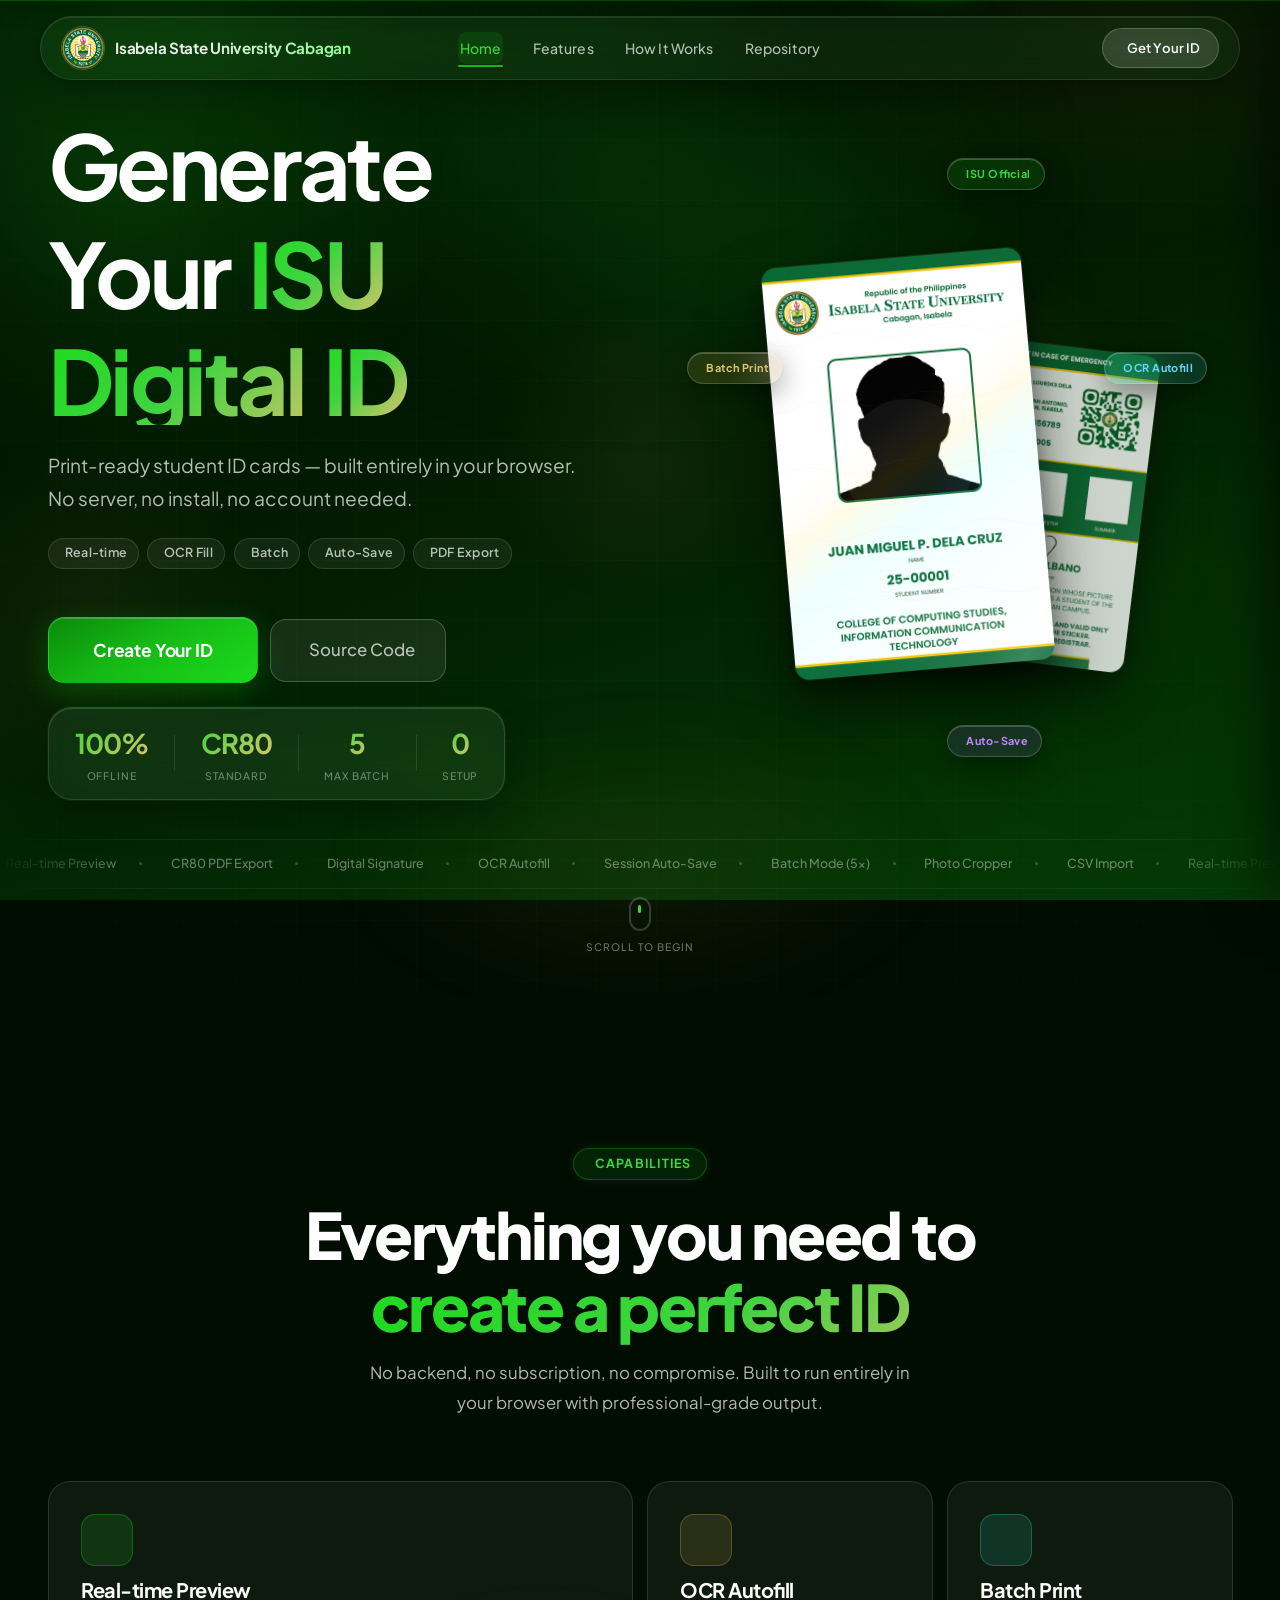
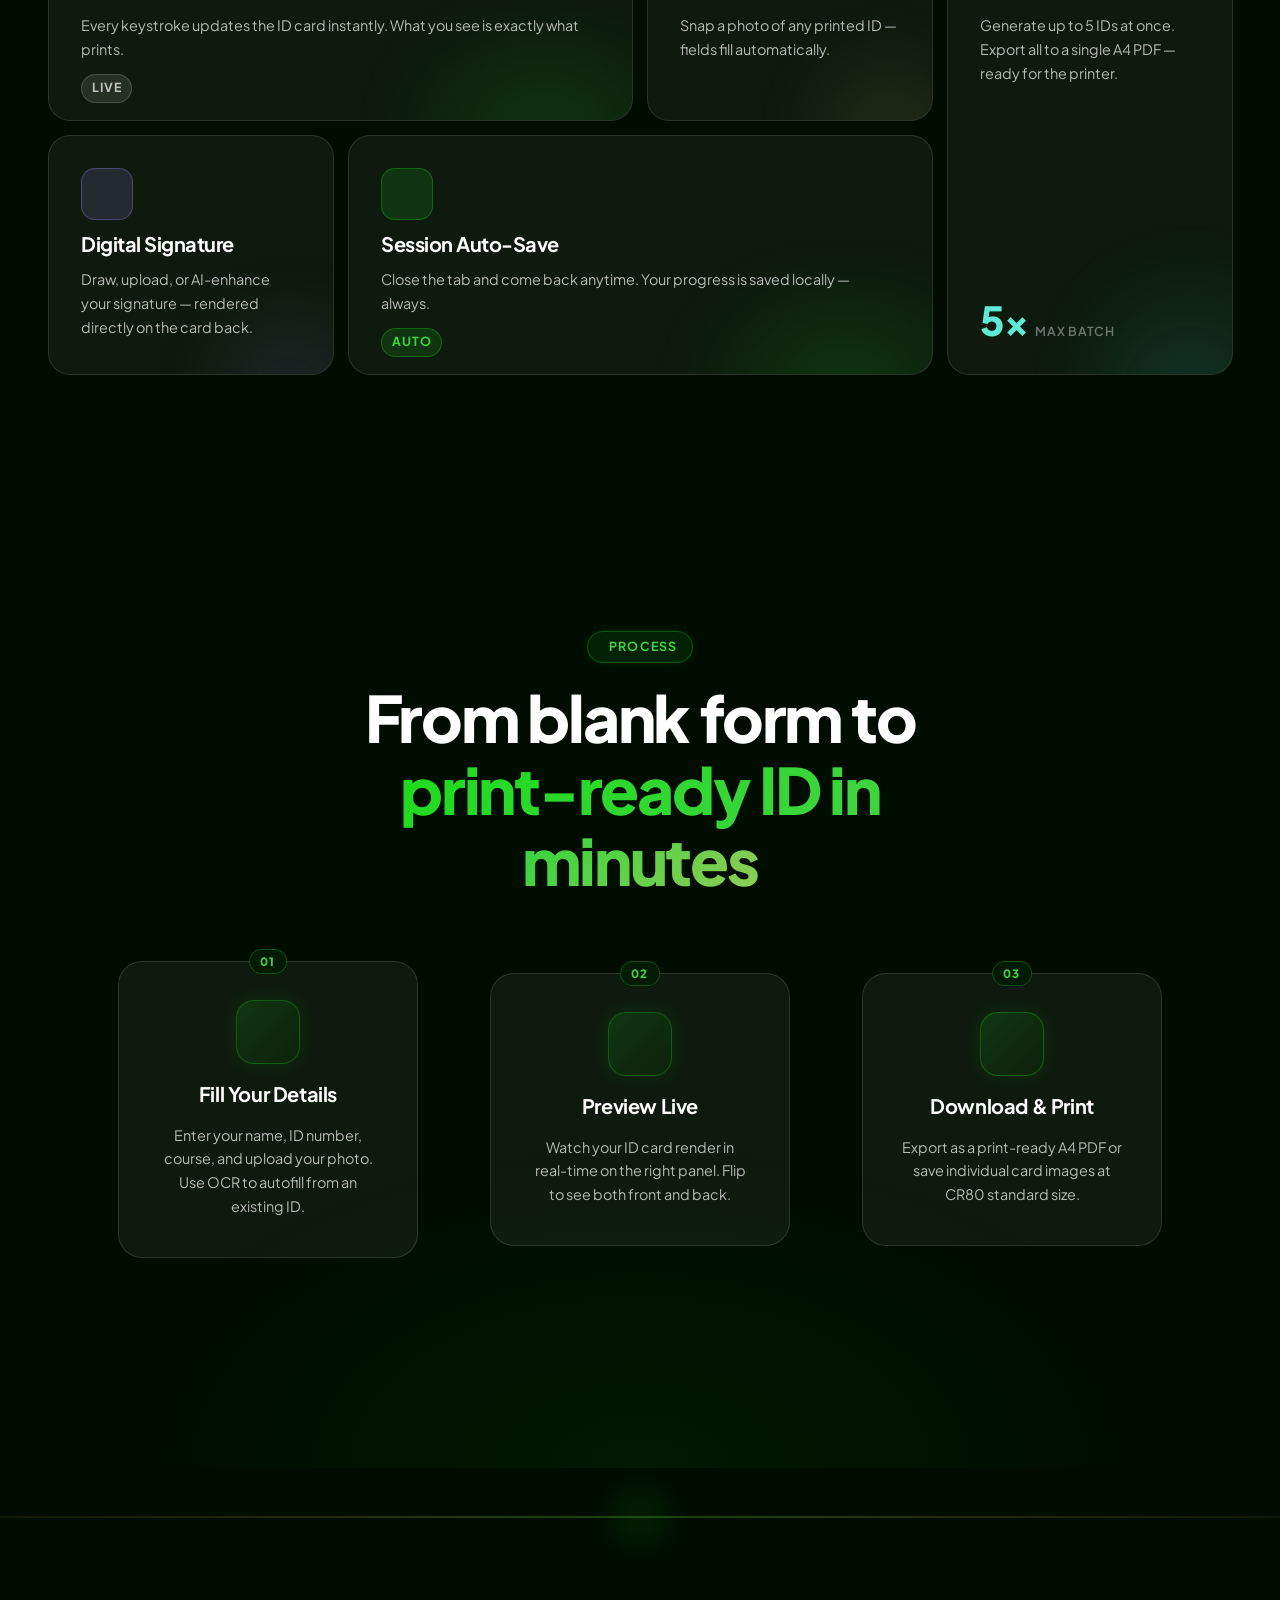
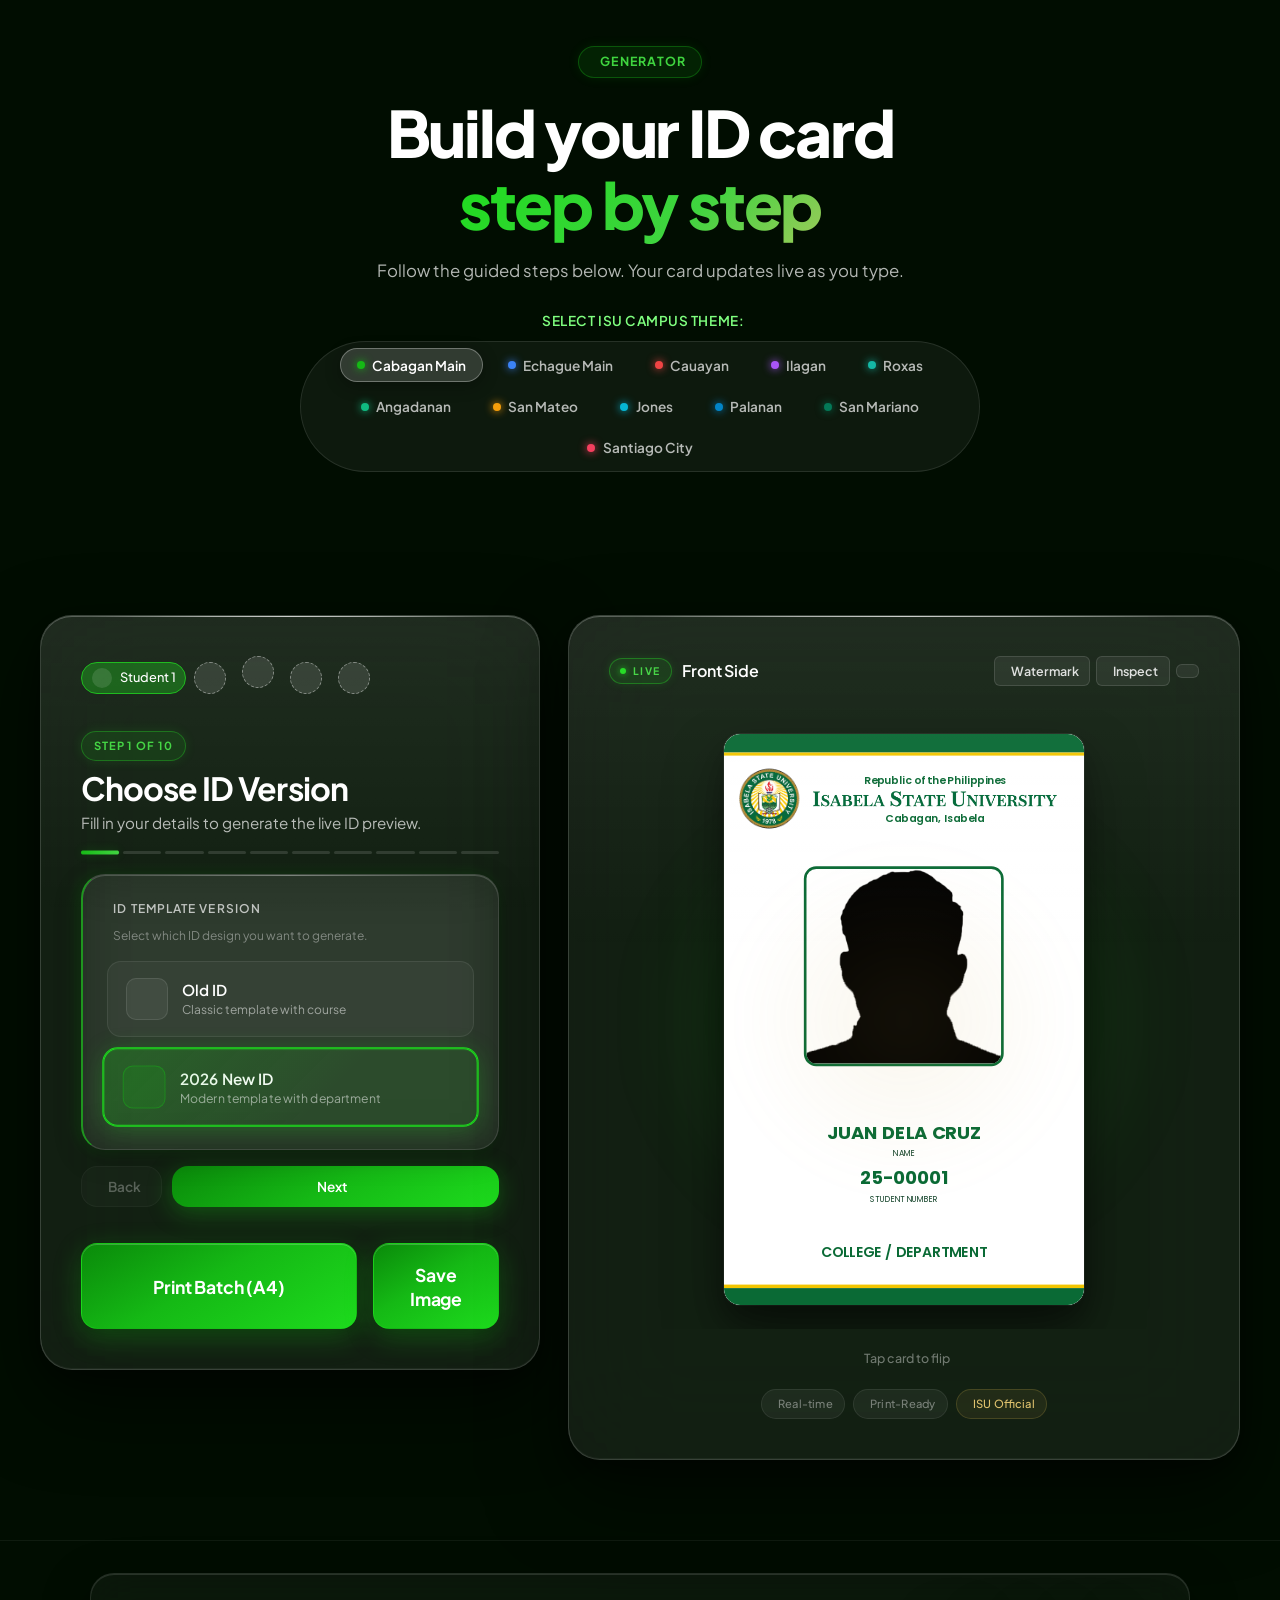
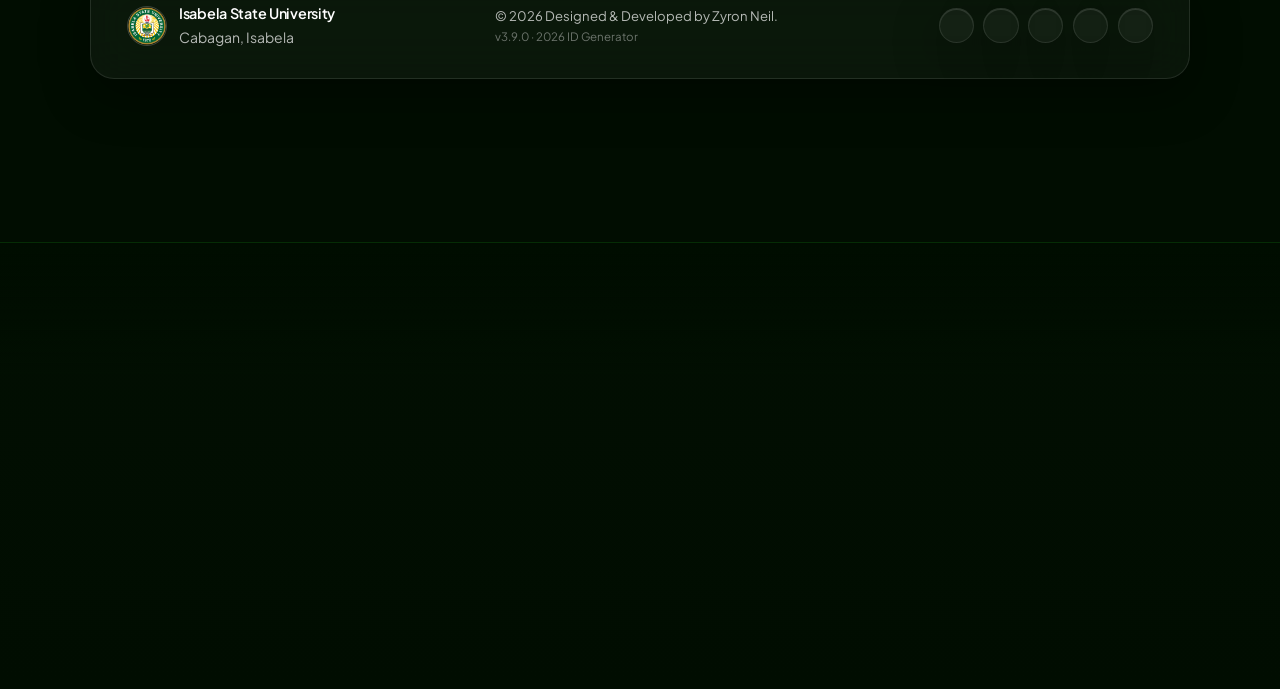
==== web/index.html @ 4150d30d "chore(release): prepare v3.9.0 — CR80 2026 Student ID Studio & Live HTML Preview" ====
<!DOCTYPE html>
<html lang="en">

<head>
    <meta charset="UTF-8">
    <meta name="viewport" content="width=device-width, initial-scale=1.0">
    <meta name="description"
        content="Generate a premium digital and print-ready Isabela State University Student ID in seconds. Fill in your details and get a real-time live preview — complete with digital signature and OCR autofill.">
    <meta name="theme-color" content="#021a02">
    <title>ISU Premium ID Generator — Isabela State University</title>

    <link rel="icon" type="image/png" href="images/isu_logo_256.png">
    <link rel="apple-touch-icon" href="images/isu_logo_256.png">
    <link rel="manifest" href="manifest.webmanifest">

    <meta property="og:title" content="ISU Premium ID Generator — Isabela State University">
    <meta property="og:description"
        content="Generate a premium digital and print-ready Isabela State University Student ID in seconds with live preview and digital signature.">
    <meta property="og:image" content="images/isu_logo_512.png">
    <meta property="og:type" content="website">
    <meta name="twitter:card" content="summary">
    <meta name="twitter:title" content="ISU Premium ID Generator">
    <meta name="twitter:description"
        content="Generate digital and print-ready Isabela State University Student IDs in seconds.">
    <meta name="twitter:image" content="images/isu_logo_512.png">

  
    <link rel="dns-prefetch" href="https://fonts.googleapis.com">
    <link rel="dns-prefetch" href="https://fonts.gstatic.com">
    <link rel="dns-prefetch" href="https://unpkg.com">
    <link rel="dns-prefetch" href="https://cdnjs.cloudflare.com">

    <link rel="preconnect" href="https://fonts.googleapis.com">
    <link rel="preconnect" href="https://fonts.gstatic.com" crossorigin>

    <!-- Plus Jakarta Sans (UI) + Roboto Condensed (ID card text) -->
    <link
        href="https://fonts.googleapis.com/css2?family=Plus+Jakarta+Sans:ital,wght@0,300;0,400;0,500;0,600;0,700;0,800;1,400&family=Roboto+Condensed:wght@400;700&display=swap"
        rel="stylesheet">

    <!-- Phosphor Icons (deferred — not in the critical paint path) -->
    <script src="https://unpkg.com/@phosphor-icons/web"
        integrity="sha384-J7cw2fbG1T4C5MirTVUxsZGaMfw2m0XsCgOQEqUvB1OF9VIsHWuZF1GmyVRzs7eu" crossorigin="anonymous"
        defer></script>

    <script src="https://cdnjs.cloudflare.com/ajax/libs/vanilla-tilt/1.8.1/vanilla-tilt.min.js"
        integrity="sha384-0k1dj5tm+KUH/4vkNk/i90XsjDA8Ltmt+ybcrFoH4t0dgv/WZsPpVBnkhcroX8UL" crossorigin="anonymous"
        defer></script>

    <!-- Three.js (global UMD — available as window.THREE) -->
    <script src="https://cdnjs.cloudflare.com/ajax/libs/three.js/r134/three.min.js"
        integrity="sha384-9EQoUIJYrv09/oYhSxnw1VpLcfPw3BM9dE7+D/3wGUPeLLa7F9Z6OAoD+i/M6FK9" crossorigin="anonymous"
        defer></script>



    <link rel="stylesheet" href="style.css?v=3.9.0">
</head>


<body>

    <!-- ═══════════════════════════════════════════════════════
         BACKGROUND DECORATIVE ORBS
    ═══════════════════════════════════════════════════════ -->
    <div class="floating-orbs" aria-hidden="true">
        <div class="orb orb-1"></div>
        <div class="orb orb-2"></div>
        <div class="orb orb-3"></div>
        <div class="orb orb-4"></div>
    </div>

    <!-- ═══════════════════════════════════════════════════════
         NAVBAR
    ═══════════════════════════════════════════════════════ -->
    <nav id="navbar" class="liquid-glass">
        <div class="nav-container">
            <div class="logo-container" onclick="document.getElementById('home').scrollIntoView({behavior:'smooth'})"
                role="button" tabindex="0" aria-label="Back to home">
                <img src="images/isu_logo_256.png" alt="Isabela State University Logo" class="logo-img" width="44"
                    height="44" decoding="async">
                <span class="logo-text">Isabela State University Cabagan </span>
            </div>
            <div class="desktop-menu">
                <a href="#home" class="nav-link"
                    onclick="document.getElementById('home').scrollIntoView({behavior:'smooth'})">Home</a>
                <a href="#features" class="nav-link"
                    onclick="document.getElementById('features').scrollIntoView({behavior:'smooth'})">Features</a>
                <a href="#how-it-works" class="nav-link"
                    onclick="document.getElementById('how-it-works').scrollIntoView({behavior:'smooth'})">How It
                    Works</a>
                <a href="https://github.com/ZyronNeil2007/Isabela-State-University_Cabagan" class="nav-link"
                    target="_blank" rel="noopener noreferrer">Repository</a>
            </div>
            <div class="nav-actions">
                <a href="#generator" class="btn-nav" id="nav-cta-btn"
                    onclick="document.getElementById('generator').scrollIntoView({behavior:'smooth'})">
                    <i class="ph ph-identification-card"></i>
                    <span>Get Your ID</span>
                </a>
                <!-- Hamburger (mobile only) -->
                <button class="nav-hamburger" id="nav-hamburger" aria-label="Open navigation menu" aria-expanded="false"
                    aria-controls="mobile-drawer">
                    <span class="hamburger-bar"></span>
                    <span class="hamburger-bar"></span>
                    <span class="hamburger-bar"></span>
                </button>
            </div>
        </div>
    </nav>

    <!-- ═══════════════════════════════════════════════════════
         MOBILE NAVIGATION DRAWER
    ═══════════════════════════════════════════════════════ -->
    <div class="mobile-drawer-overlay" id="mobile-drawer-overlay" aria-hidden="true"></div>
    <div class="mobile-drawer" id="mobile-drawer" role="dialog" aria-modal="true" aria-label="Navigation menu">
        <div class="mobile-drawer-header">
            <div class="mobile-drawer-brand">
                <img src="images/isu_logo_256.png" alt="ISU Logo" class="logo-img" width="36" height="36"
                    decoding="async">
                <span class="logo-text">ISU ID Generator</span>
            </div>
            <button class="btn-close" id="mobile-drawer-close" aria-label="Close navigation menu">
                <i class="ph ph-x"></i>
            </button>
        </div>
        <nav class="mobile-drawer-nav">
            <a href="#home" class="mobile-nav-link" data-section="home">
                <i class="ph-fill ph-house"></i> Home
            </a>
            <a href="#features" class="mobile-nav-link" data-section="features">
                <i class="ph-fill ph-star-four"></i> Features
            </a>
            <a href="#how-it-works" class="mobile-nav-link" data-section="how-it-works">
                <i class="ph-fill ph-path"></i> How It Works
            </a>
            <a href="https://github.com/ZyronNeil2007/Isabela-State-University_Cabagan" class="mobile-nav-link"
                target="_blank" rel="noopener noreferrer">
                <i class="ph-fill ph-github-logo"></i> Repository
            </a>
        </nav>
        <div class="mobile-drawer-cta">
            <a href="#generator" class="btn-primary" style="width:100%;justify-content:center;">
                <i class="ph ph-identification-card"></i> Get Your ID
                <i class="ph ph-arrow-right"></i>
            </a>
        </div>
    </div>

    <!-- ═══════════════════════════════════════════════════════
         HERO SECTION — Cinematic Full-Width
    ═══════════════════════════════════════════════════════ -->
    <section id="home" class="hero-section">

        <!-- Static mesh grid background -->
        <div class="hero-mesh" aria-hidden="true"></div>

        <!-- Ambient static glow -->
        <div class="hero-glow-primary" aria-hidden="true"></div>
        <div class="hero-glow-gold" aria-hidden="true"></div>

        <!-- Main content column -->
        <div class="hero-content">

            <!-- LEFT COLUMN: Text + CTAs + Stats -->
            <div class="hero-left-col">

                <!-- Staggered headline -->
                <h1 class="hero-title">
                    <span class="hero-word" style="--i:0">Generate</span>
                    <span class="hero-word" style="--i:1">Your</span>
                    <span class="hero-word hero-word--hl" style="--i:2">ISU</span>
                    <span class="hero-word hero-word--hl" style="--i:3">Digital</span>
                    <span class="hero-word hero-word--hl" style="--i:4">ID</span>
                </h1>

                <p class="hero-subtitle" style="--delay:0.55s">
                    Print-ready student ID cards — built entirely in your browser.
                    No server, no install, no account needed.
                </p>

                <!-- Feature pills row -->
                <div class="hero-feature-pills" style="--delay:0.65s" aria-hidden="true">
                    <span class="hfp"><i class="ph-fill ph-lightning"></i> Real-time</span>
                    <span class="hfp"><i class="ph-fill ph-scan"></i> OCR Fill</span>
                    <span class="hfp"><i class="ph-fill ph-users-three"></i> Batch</span>
                    <span class="hfp"><i class="ph-fill ph-floppy-disk"></i> Auto-Save</span>
                    <span class="hfp"><i class="ph-fill ph-file-pdf"></i> PDF Export</span>
                </div>

                <!-- CTA buttons -->
                <div class="hero-actions" style="--delay:0.7s">
                    <a href="#generator" class="btn-primary hero-cta" id="hero-get-started-btn"
                        onclick="document.getElementById('generator').scrollIntoView({behavior:'smooth'})">
                        <i class="ph ph-identification-card"></i>
                        Create Your ID
                        <i class="ph ph-arrow-right"></i>
                    </a>
                    <a href="https://github.com/ZyronNeil2007/Isabela-State-University_Cabagan" class="btn-ghost"
                        target="_blank" rel="noopener noreferrer">
                        <i class="ph ph-github-logo"></i> Source Code
                    </a>
                </div>

                <!-- Animated stats strip -->
                <div class="hero-stats" style="--delay:1.05s">
                    <div class="hero-stat">
                        <span class="hero-stat-number">100%</span>
                        <span class="hero-stat-label">Offline</span>
                    </div>
                    <div class="hero-stat-div"></div>
                    <div class="hero-stat">
                        <span class="hero-stat-number">CR80</span>
                        <span class="hero-stat-label">Standard</span>
                    </div>
                    <div class="hero-stat-div"></div>
                    <div class="hero-stat">
                        <span class="hero-stat-number" id="hero-batch-limit">5</span>
                        <span class="hero-stat-label">Max Batch</span>
                    </div>
                    <div class="hero-stat-div"></div>
                    <div class="hero-stat">
                        <span class="hero-stat-number">0</span>
                        <span class="hero-stat-label">Setup</span>
                    </div>
                </div>

            </div><!-- /hero-left-col -->

            <!-- RIGHT COLUMN: 3D Card Stage -->
            <div class="hero-right-col" style="--delay:0.85s">
                <!-- 3D Card Stage -->
                <div class="hero-stage">
                    <!-- Pulsing glow ring -->
                    <div class="hero-stage-glow" aria-hidden="true"></div>
                    <div class="hero-stage-glow hero-stage-glow--gold" aria-hidden="true"></div>

                    <!-- ID card front -->
                    <div class="hero-id-card hero-id-front" aria-hidden="true">
                        <img src="images/2026_id/front_reference.png" alt="ISU Student ID Front" class="hero-id-img"
                            loading="lazy">
                        <div class="hero-card-shine"></div>
                    </div>

                    <!-- ID card back -->
                    <div class="hero-id-card hero-id-back" aria-hidden="true">
                        <img src="images/2026_id/back_reference.png" alt="ISU Student ID Back" class="hero-id-img"
                            loading="lazy">
                        <div class="hero-card-shine"></div>
                    </div>

                    <!-- Floating badge chips -->
                    <div class="hero-floating-badge hero-fb-1">
                        <i class="ph-fill ph-shield-check"></i> ISU Official
                    </div>
                    <div class="hero-floating-badge hero-fb-2">
                        <i class="ph-fill ph-scan"></i> OCR Autofill
                    </div>
                    <div class="hero-floating-badge hero-fb-3">
                        <i class="ph-fill ph-users-three"></i> Batch Print
                    </div>
                    <div class="hero-floating-badge hero-fb-4">
                        <i class="ph-fill ph-floppy-disk"></i> Auto-Save
                    </div>
                </div>
            </div><!-- /hero-right-col -->

        </div><!-- /hero-content -->


        <!-- Marquee feature ticker -->
        <div class="hero-marquee" aria-hidden="true">
            <div class="hero-marquee-track">
                <span><i class="ph-fill ph-lightning"></i> Real-time Preview</span>
                <span class="hero-marquee-dot"></span>
                <span><i class="ph-fill ph-file-pdf"></i> CR80 PDF Export</span>
                <span class="hero-marquee-dot"></span>
                <span><i class="ph-fill ph-pen-nib"></i> Digital Signature</span>
                <span class="hero-marquee-dot"></span>
                <span><i class="ph-fill ph-scan"></i> OCR Autofill</span>
                <span class="hero-marquee-dot"></span>
                <span><i class="ph-fill ph-floppy-disk"></i> Session Auto-Save</span>
                <span class="hero-marquee-dot"></span>
                <span><i class="ph-fill ph-users-three"></i> Batch Mode (5&times;)</span>
                <span class="hero-marquee-dot"></span>
                <span><i class="ph-fill ph-crop"></i> Photo Cropper</span>
                <span class="hero-marquee-dot"></span>
                <span><i class="ph-fill ph-table"></i> CSV Import</span>
                <span class="hero-marquee-dot"></span>
                <!-- duplicate for seamless loop -->
                <span><i class="ph-fill ph-lightning"></i> Real-time Preview</span>
                <span class="hero-marquee-dot"></span>
                <span><i class="ph-fill ph-file-pdf"></i> CR80 PDF Export</span>
                <span class="hero-marquee-dot"></span>
                <span><i class="ph-fill ph-pen-nib"></i> Digital Signature</span>
                <span class="hero-marquee-dot"></span>
                <span><i class="ph-fill ph-scan"></i> OCR Autofill</span>
                <span class="hero-marquee-dot"></span>
                <span><i class="ph-fill ph-floppy-disk"></i> Session Auto-Save</span>
                <span class="hero-marquee-dot"></span>
                <span><i class="ph-fill ph-users-three"></i> Batch Mode (5&times;)</span>
                <span class="hero-marquee-dot"></span>
                <span><i class="ph-fill ph-crop"></i> Photo Cropper</span>
                <span class="hero-marquee-dot"></span>
                <span><i class="ph-fill ph-table"></i> CSV Import</span>
            </div>
        </div>

        <div class="hero-scroll-indicator"
            onclick="document.getElementById('generator').scrollIntoView({behavior:'smooth'})">
            <div class="scroll-mouse">
                <div class="scroll-wheel"></div>
            </div>
            <span>Scroll to begin</span>
        </div>

    </section>


    <div id="session-restore-banner" class="session-banner" role="alert" aria-live="polite">
        <div class="session-banner-inner">
            <i class="ph ph-clock-counter-clockwise"></i>
            <span>You have an unsaved session from a previous visit. Restore it?</span>
            <div class="session-banner-actions">
                <button class="btn-primary btn-sm" onclick="onRestoreSession()">
                    <i class="ph ph-arrow-counter-clockwise"></i> Restore
                </button>
                <button class="btn-ghost btn-sm" onclick="onDiscardSession()">
                    <i class="ph ph-trash"></i> Discard
                </button>
            </div>
        </div>
    </div>

    <!-- ═══════════════════════════════════════════════════════
         FEATURES SECTION — Bento Grid
    ═══════════════════════════════════════════════════════ -->
    <section id="features" class="features-section">
        <div class="section-inner">

            <!-- Section Header -->
            <div class="section-header sr" style="--sr-delay:0s">
                <span class="section-eyebrow"><i class="ph-fill ph-star-four"></i> Capabilities</span>
                <h2 class="section-title">Everything you need to<br><span class="section-title--hl">create a perfect
                        ID</span></h2>
                <p class="section-subtitle">No backend, no subscription, no compromise. Built to run entirely in your
                    browser with professional-grade output.</p>
            </div>

            <!-- Bento Grid -->
            <div class="bento-grid">

                <!-- Card 1 — Real-time Preview (wide 2×1) -->
                <div class="bento-card bento-card--wide sr" style="--sr-delay:0.05s" data-accent="green">
                    <div class="bento-card-inner">
                        <div class="bento-icon bento-icon--green">
                            <i class="ph-fill ph-lightning"></i>
                        </div>
                        <h3 class="bento-title">Real-time Preview</h3>
                        <p class="bento-desc">Every keystroke updates the ID card instantly. What you see is exactly
                            what prints.</p>
                        <div class="bento-badge">Live</div>
                    </div>
                    <div class="bento-card-glow bento-card-glow--green"></div>
                </div>

                <!-- Card 2 — OCR Autofill (1×1) -->
                <div class="bento-card sr" style="--sr-delay:0.10s" data-accent="gold">
                    <div class="bento-card-inner">
                        <div class="bento-icon bento-icon--gold">
                            <i class="ph-fill ph-scan"></i>
                        </div>
                        <h3 class="bento-title">OCR Autofill</h3>
                        <p class="bento-desc">Snap a photo of any printed ID — fields fill automatically.</p>
                    </div>
                    <div class="bento-card-glow bento-card-glow--gold"></div>
                </div>

                <!-- Card 3 — Batch Print (1×2 tall) -->
                <div class="bento-card bento-card--tall sr" style="--sr-delay:0.15s" data-accent="teal">
                    <div class="bento-card-inner">
                        <div class="bento-icon bento-icon--teal">
                            <i class="ph-fill ph-users-three"></i>
                        </div>
                        <h3 class="bento-title">Batch Print</h3>
                        <p class="bento-desc">Generate up to 5 IDs at once. Export all to a single A4 PDF — ready for
                            the printer.</p>
                        <div class="bento-stat-row">
                            <span class="bento-stat-num">5×</span>
                            <span class="bento-stat-label">Max batch</span>
                        </div>
                    </div>
                    <div class="bento-card-glow bento-card-glow--teal"></div>
                </div>

                <!-- Card 4 — Digital Signature (1×1) -->
                <div class="bento-card sr" style="--sr-delay:0.20s" data-accent="purple">
                    <div class="bento-card-inner">
                        <div class="bento-icon bento-icon--purple">
                            <i class="ph-fill ph-pen-nib"></i>
                        </div>
                        <h3 class="bento-title">Digital Signature</h3>
                        <p class="bento-desc">Draw, upload, or AI-enhance your signature — rendered directly on the card
                            back.</p>
                    </div>
                    <div class="bento-card-glow bento-card-glow--purple"></div>
                </div>

                <!-- Card 5 — Session Auto-Save (wide 2×1) -->
                <div class="bento-card bento-card--wide sr" style="--sr-delay:0.25s" data-accent="green">
                    <div class="bento-card-inner">
                        <div class="bento-icon bento-icon--green">
                            <i class="ph-fill ph-floppy-disk"></i>
                        </div>
                        <h3 class="bento-title">Session Auto-Save</h3>
                        <p class="bento-desc">Close the tab and come back anytime. Your progress is saved locally —
                            always.</p>
                        <div class="bento-badge bento-badge--green">Auto</div>
                    </div>
                    <div class="bento-card-glow bento-card-glow--green"></div>
                </div>

            </div><!-- /bento-grid -->
        </div>
    </section>

    <!-- ═══════════════════════════════════════════════════════
         HOW IT WORKS — 3-Step Process
    ═══════════════════════════════════════════════════════ -->
    <section id="how-it-works" class="hiw-section">
        <div class="section-inner">

            <!-- Section Header -->
            <div class="section-header sr" style="--sr-delay:0s">
                <span class="section-eyebrow"><i class="ph-fill ph-path"></i> Process</span>
                <h2 class="section-title">From blank form to<br><span class="section-title--hl">print-ready ID in
                        minutes</span></h2>
            </div>

            <!-- Steps -->
            <div class="hiw-steps">
                <div class="hiw-step sr" style="--sr-delay:0.05s">
                    <div class="hiw-step-num">01</div>
                    <div class="hiw-step-icon">
                        <i class="ph-fill ph-user-circle-plus"></i>
                    </div>
                    <h3 class="hiw-step-title">Fill Your Details</h3>
                    <p class="hiw-step-desc">Enter your name, ID number, course, and upload your photo. Use OCR to
                        autofill from an existing ID.</p>
                </div>

                <div class="hiw-connector sr" style="--sr-delay:0.12s" aria-hidden="true">
                    <div class="hiw-connector-line"></div>
                    <i class="ph-fill ph-arrow-right hiw-connector-arrow"></i>
                </div>

                <div class="hiw-step sr" style="--sr-delay:0.15s">
                    <div class="hiw-step-num">02</div>
                    <div class="hiw-step-icon">
                        <i class="ph-fill ph-eye"></i>
                    </div>
                    <h3 class="hiw-step-title">Preview Live</h3>
                    <p class="hiw-step-desc">Watch your ID card render in real-time on the right panel. Flip to see both
                        front and back.</p>
                </div>

                <div class="hiw-connector sr" style="--sr-delay:0.22s" aria-hidden="true">
                    <div class="hiw-connector-line"></div>
                    <i class="ph-fill ph-arrow-right hiw-connector-arrow"></i>
                </div>

                <div class="hiw-step sr" style="--sr-delay:0.25s">
                    <div class="hiw-step-num">03</div>
                    <div class="hiw-step-icon">
                        <i class="ph-fill ph-printer"></i>
                    </div>
                    <h3 class="hiw-step-title">Download &amp; Print</h3>
                    <p class="hiw-step-desc">Export as a print-ready A4 PDF or save individual card images at CR80
                        standard size.</p>
                </div>
            </div><!-- /hiw-steps -->

            <!-- CTA inside How it Works -->
            <div class="hiw-cta sr" style="--sr-delay:0.30s">
                <a href="#generator" class="btn-primary"
                    onclick="document.getElementById('generator').scrollIntoView({behavior:'smooth'})">
                    <i class="ph ph-identification-card"></i>
                    Start Creating Now
                    <i class="ph ph-arrow-right"></i>
                </a>
            </div>

        </div>
    </section>

    <!-- Section divider -->
    <div class="section-divider" aria-hidden="true"></div>

    <!-- Generator section eyebrow header -->
    <div class="generator-header section-inner">
        <div class="section-header sr" style="--sr-delay:0s">
            <span class="section-eyebrow"><i class="ph-fill ph-identification-card"></i> Generator</span>
            <h2 class="section-title">Build your ID card<br><span class="section-title--hl">step by step</span></h2>
            <p class="section-subtitle">Follow the guided steps below. Your card updates live as you type.</p>

            <!-- Campus / College Theme Selector -->
            <div class="campus-selector-wrapper">
                <span class="campus-selector-label"><i class="ph ph-buildings"></i> Select ISU Campus Theme:</span>
                <div class="campus-pills-bar" id="campus-pills-bar">
                    <button class="campus-pill active" data-campus="cabagan" onclick="setCampusTheme('cabagan')">
                        <span class="pill-dot cabagan"></span> Cabagan Main
                    </button>
                    <button class="campus-pill" data-campus="echague" onclick="setCampusTheme('echague')">
                        <span class="pill-dot echague"></span> Echague Main
                    </button>
                    <button class="campus-pill" data-campus="cauayan" onclick="setCampusTheme('cauayan')">
                        <span class="pill-dot cauayan"></span> Cauayan
                    </button>
                    <button class="campus-pill" data-campus="ilagan" onclick="setCampusTheme('ilagan')">
                        <span class="pill-dot ilagan"></span> Ilagan
                    </button>
                    <button class="campus-pill" data-campus="roxas" onclick="setCampusTheme('roxas')">
                        <span class="pill-dot roxas"></span> Roxas
                    </button>
                    <button class="campus-pill" data-campus="angadanan" onclick="setCampusTheme('angadanan')">
                        <span class="pill-dot angadanan"></span> Angadanan
                    </button>
                    <button class="campus-pill" data-campus="san_mateo" onclick="setCampusTheme('san_mateo')">
                        <span class="pill-dot san_mateo"></span> San Mateo
                    </button>
                    <button class="campus-pill" data-campus="jones" onclick="setCampusTheme('jones')">
                        <span class="pill-dot jones"></span> Jones
                    </button>
                    <button class="campus-pill" data-campus="palanan" onclick="setCampusTheme('palanan')">
                        <span class="pill-dot palanan"></span> Palanan
                    </button>
                    <button class="campus-pill" data-campus="san_mariano" onclick="setCampusTheme('san_mariano')">
                        <span class="pill-dot san_mariano"></span> San Mariano
                    </button>
                    <button class="campus-pill" data-campus="santiago" onclick="setCampusTheme('santiago')">
                        <span class="pill-dot santiago"></span> Santiago City
                    </button>
                </div>
            </div>
        </div>
    </div>

    <!-- ═══════════════════════════════════════════════════════
         MAIN GENERATOR — SPLIT LAYOUT
    ═══════════════════════════════════════════════════════ -->
    <main class="container" id="generator">

        <!-- ── LEFT: FORM SECTION ──────────────────────────── -->
        <div class="form-section glass-panel">


            <!-- ─────────────────────────────────────────────
                 STUDENT TABS (Batch Print Feature)
            ───────────────────────────────────────────────── -->
            <div class="student-tabs-container">
                <div class="student-tabs" id="student-tabs">
                    <!-- Tabs injected by JS -->
                </div>
                <button class="add-student-btn" id="add-student-btn" aria-label="Add new student" title="Add Student">
                    <i class="ph ph-plus"></i>
                </button>
                <label for="csv-upload" class="add-student-btn" title="Bulk Import CSV"
                    style="cursor:pointer; margin-left:8px; display:inline-flex; align-items:center; justify-content:center;">
                    <i class="ph ph-file-csv"></i>
                    <input type="file" id="csv-upload" accept=".csv" style="display:none;">
                </label>
                <button class="add-student-btn" title="Batch Data Table Manager" onclick="openBatchModal()"
                    aria-label="Open Batch Data Table Manager" style="margin-left:8px;">
                    <i class="ph ph-table"></i>
                </button>
                <button class="add-student-btn" title="Autofill from Photo (OCR)" onclick="openOcrModal()"
                    aria-label="Scan printed ID or form to autofill fields" style="margin-left:8px;">
                    <i class="ph ph-scan"></i>
                </button>
            </div>

            <!-- ─────────────────────────────────────────────
                 STEPPER HEADER (shown in stepper mode)
                 Contains mini live preview + progress meta
            ───────────────────────────────────────────────── -->
            <div class="stepper-header">
                <div class="stepper-mini-preview">
                    <div class="stepper-mini-card" id="mini-card">
                        <div class="stepper-mini-front">
                            <canvas id="mini-canvas-front"></canvas>
                        </div>
                        <div class="stepper-mini-back">
                            <canvas id="mini-canvas-back"></canvas>
                        </div>
                    </div>
                </div>

                <div class="stepper-meta">
                    <div class="stepper-step-label">
                        <span id="stepper-step-name">Upload Photo</span>
                        <span class="stepper-step-count" id="stepper-count">1 / 10</span>
                    </div>
                    <div class="stepper-progress-track">
                        <div class="stepper-progress-fill" id="stepper-progress"></div>
                    </div>
                    <div class="stepper-dots" id="stepper-dots"></div>
                </div>
            </div>

            <!-- ─────────────────────────────────────────────
                 DESKTOP FORM HEADER
            ───────────────────────────────────────────────── -->
            <div class="desktop-form-header">
                <div class="desktop-form-header-top">
                    <div class="desktop-step-badge" id="desktop-step-badge">
                        <i class="ph ph-number-one"></i>
                        Step 1 of 10
                    </div>
                    <h2 class="desktop-step-title" id="desktop-step-title">Choose ID Version</h2>
                    <p class="subtitle">Fill in your details to generate the live ID preview.</p>
                </div>
                <!-- Segmented progress bar — JS injects 9 segments -->
                <div class="desktop-progress-bar" id="desktop-progress-bar" role="progressbar" aria-valuemin="1"
                    aria-valuemax="10" aria-valuenow="1"></div>
            </div>

            <!-- ─────────────────────────────────────────────
                 FORM STEPS
                 Each .form-group: data-step & data-step-title
            ───────────────────────────────────────────────── -->
            <div class="steps-wrapper">

                <!-- Step 1: ID Version -->
                <div class="form-group" data-step="1" data-step-title="Choose ID Version">
                    <label><i class="ph ph-cards"></i> ID Template Version</label>
                    <p class="step-hint" style="margin-bottom:16px;"><i class="ph ph-info"></i> Select which ID design
                        you want to generate.</p>
                    <div class="version-toggle-group" id="version-toggle-group">
                        <button class="version-toggle-btn" id="btn-old-id" onclick="setIdVersion('old')">
                            <div class="version-btn-icon"><i class="ph ph-identification-card"></i></div>
                            <div class="version-btn-label">
                                <span class="version-btn-title">Old ID</span>
                                <span class="version-btn-sub">Classic template with course</span>
                            </div>
                            <i class="ph ph-check-circle version-check"></i>
                        </button>
                        <button class="version-toggle-btn active" id="btn-2026-id" onclick="setIdVersion('2026')">
                            <div class="version-btn-icon version-btn-icon--new"><i class="ph ph-sparkle"></i></div>
                            <div class="version-btn-label">
                                <span class="version-btn-title">2026 New ID</span>
                                <span class="version-btn-sub">Modern template with department</span>
                            </div>
                            <i class="ph ph-check-circle version-check"></i>
                        </button>
                    </div>
                </div>

                <!-- Step 2: Photo -->
                <div class="form-group" data-step="2" data-step-title="Upload Photo">
                    <label for="profile-pic">
                        <i class="ph ph-camera"></i> Profile Picture
                    </label>
                    <div class="photo-upload-area" id="photo-upload-area">
                        <div class="photo-upload-placeholder" id="photo-placeholder">
                            <div class="photo-upload-icon">
                                <i class="ph ph-cloud-arrow-up"></i>
                            </div>
                            <span>Click or drag to upload</span>
                            <small>JPG, PNG supported · Passport size recommended</small>
                        </div>
                        <div class="photo-preview-wrapper" id="photo-preview-wrapper" style="display:none;">
                            <img id="photo-preview-thumb" class="photo-preview-thumb" alt="Profile photo preview">
                            <button id="recrop-btn" class="recrop-btn" type="button"><i class="ph ph-crop"></i>
                                Re-crop</button>
                        </div>
                        <input type="file" id="profile-pic" accept="image/*" aria-label="Upload profile picture">
                    </div>
                    <p class="step-hint"><i class="ph ph-info"></i> Your photo will appear on the front of the ID card.
                    </p>
                </div>

                <!-- Step 3: Full Name -->
                <div class="form-group" data-step="3" data-step-title="Full Name">
                    <label for="full-name"><i class="ph ph-user"></i> Full Name</label>
                    <input type="text" id="full-name" placeholder="e.g. JUAN DELA CRUZ" autocomplete="name"
                        spellcheck="false">
                    <p class="step-hint"><i class="ph ph-info"></i> Appears on the front of your ID. Use your official
                        full name.</p>
                </div>

                <!-- Step 4: ID Number -->
                <div class="form-group" data-step="4" data-step-title="ID Number">
                    <label for="id-number"><i class="ph ph-hash"></i> ID / Student Number</label>
                    <input type="text" id="id-number" placeholder="e.g. 25-00001" spellcheck="false">
                    <p class="step-hint"><i class="ph ph-info"></i> Your official student identification number.</p>
                </div>

                <!-- Step 5: Course / Department -->
                <div class="form-group" data-step="5" data-step-title="Course / Department">
                    <!-- OLD ID: Course text input -->
                    <div id="course-field-wrapper" style="display:none;">
                        <label for="course"><i class="ph ph-graduation-cap"></i> Degree Program</label>
                        <input type="text" id="course" placeholder="e.g. BS Computer Science" spellcheck="false">
                        <p class="step-hint"><i class="ph ph-info"></i> Your full degree program name as it will appear
                            on the ID.</p>
                    </div>
                    <!-- 2026 ID: Department select -->
                    <div id="department-field-wrapper">
                        <label for="department"><i class="ph ph-buildings"></i> College / Department</label>
                        <select id="department" class="select-field">
                            <option value="">— Select your college —</option>
                            <option value="CBM">CBM – College of Business and Management</option>
                            <option value="CCJE">CCJE – College of Criminal Justice Education</option>
                            <option value="CAST">CAST – College of Agricultural, Science and Technology</option>
                            <option value="CCSICT">CCSICT – College of Computing Studies, Information and Communication
                                Technology</option>
                            <option value="COE">COE – College of Engineering</option>
                            <option value="CED">CED – College of Education</option>
                            <option value="CFEM">CFEM – College of Forestry and Environmental Management</option>
                            <option value="CCSS">CCSS – College of Communication and Social Sciences</option>
                            <option value="CS">CS – College of Science</option>
                        </select>
                        <p class="step-hint"><i class="ph ph-info"></i> Select the college your department belongs to.
                            This will appear on your 2026 ID.</p>
                    </div>
                </div>

                <!-- Step 6: DOB -->
                <div class="form-group" data-step="6" data-step-title="Date of Birth">
                    <label for="dob"><i class="ph ph-cake"></i> Date of Birth</label>
                    <input type="date" id="dob">
                    <p class="step-hint"><i class="ph ph-info"></i> Appears on the back of the ID card.</p>
                </div>

                <!-- Step 7: Parent / Guardian -->
                <div class="form-group" data-step="7" data-step-title="Parent / Guardian">
                    <label for="parent-name"><i class="ph ph-users"></i> Parent / Guardian Name</label>
                    <input type="text" id="parent-name" placeholder="e.g. JANE DELA CRUZ" spellcheck="false">
                    <p class="step-hint"><i class="ph ph-info"></i> Person to notify in case of emergency.</p>
                </div>

                <!-- Step 8: Address -->
                <div class="form-group" data-step="8" data-step-title="Address">
                    <label for="address"><i class="ph ph-map-pin"></i> Home Address</label>
                    <textarea id="address" placeholder="e.g. Brgy. San Antonio, Cauayan City, Isabela" rows="3"
                        spellcheck="false"></textarea>
                    <p class="step-hint"><i class="ph ph-info"></i> Full home address for your ID record.</p>
                </div>

                <!-- Step 9: Telephone -->
                <div class="form-group" data-step="9" data-step-title="Telephone">
                    <label for="telephone"><i class="ph ph-phone"></i> Telephone / Mobile</label>
                    <input type="text" id="telephone" placeholder="e.g. +63 912 345 6789" spellcheck="false">
                    <p class="step-hint"><i class="ph ph-info"></i> Emergency contact number printed on the back.</p>
                </div>

                <!-- Step 10: Signature -->
                <div class="form-group clearfix" data-step="10" data-step-title="Signature">
                    <label><i class="ph ph-pen-nib"></i> Signature</label>

                    <!-- Signature Mode Toggle -->
                    <div class="sig-mode-tabs">
                        <button class="sig-mode-tab active" id="sig-tab-draw" onclick="switchSigMode('draw')">
                            <i class="ph ph-pencil-simple"></i> Draw
                        </button>
                        <button class="sig-mode-tab" id="sig-tab-upload" onclick="switchSigMode('upload')">
                            <i class="ph ph-sparkle"></i> Scan Photo
                        </button>
                    </div>

                    <!-- Draw Mode -->
                    <div id="sig-draw-mode">
                        <div class="signature-container">
                            <canvas id="signature-pad" aria-label="Draw your signature"></canvas>
                            <div class="signature-watermark">Draw your signature here</div>
                        </div>
                        <div class="signature-actions">
                            <button id="clear-signature" class="btn-clear">
                                <i class="ph ph-eraser"></i> Clear
                            </button>
                        </div>
                    </div>

                    <!-- AI Upload Mode -->
                    <div id="sig-upload-mode" style="display:none;">
                        <div class="sig-upload-area" id="sig-upload-area">
                            <div class="sig-upload-placeholder" id="sig-upload-placeholder">
                                <i class="ph ph-camera"></i>
                                <span>Take a photo or upload your signature on white paper</span>
                                <small>JPG · PNG · WEBP supported</small>
                            </div>
                            <img id="sig-upload-preview" class="sig-upload-preview" style="display:none;"
                                alt="Signature photo preview">
                            <input type="file" id="sig-photo-input" accept="image/*"
                                aria-label="Upload signature photo">
                        </div>
                        <div class="sig-upload-actions">
                            <button class="btn-ai-enhance" id="sig-enhance-btn" onclick="enhanceSignatureWithAI()"
                                style="display:none;">
                                <i class="ph ph-magic-wand"></i>
                                <span>Enhance &amp; Remove Background</span>
                            </button>
                            <button class="btn-clear" id="sig-upload-clear" onclick="clearUploadedSig()"
                                style="display:none;">
                                <i class="ph ph-trash"></i> Clear
                            </button>
                        </div>
                        <div class="sig-ai-status" id="sig-ai-status" style="display:none;">
                            <div class="sig-ai-spinner"></div>
                            <span id="sig-ai-status-text">Processing signature…</span>
                        </div>
                        <div class="sig-result-preview" id="sig-result-preview" style="display:none;">
                            <div class="sig-result-label"><i class="ph ph-check-circle"></i> Cleaned signature ready
                            </div>
                            <canvas id="sig-result-canvas" class="sig-result-canvas"
                                aria-label="Processed signature preview"></canvas>
                            <button class="btn-ghost sig-reprocess-btn"
                                onclick="document.getElementById('sig-photo-input').click()">
                                <i class="ph ph-arrow-counter-clockwise"></i> Use different photo
                            </button>
                        </div>
                    </div>

                    <p class="step-hint"><i class="ph ph-info"></i> Sign on white paper, take a photo, and the engine
                        will clean and extract it automatically.</p>
                </div>

            </div><!-- /steps-wrapper -->

            <!-- ─────────────────────────────────────────────
                 STEPPER NAVIGATION (Back / Next / Done)
            ───────────────────────────────────────────────── -->
            <div class="stepper-nav">
                <button class="stepper-btn stepper-btn-back" id="stepper-back" onclick="stepperBack()"
                    aria-label="Previous step">
                    <i class="ph ph-arrow-left"></i> Back
                </button>
                <button class="stepper-btn stepper-btn-next" id="stepper-next" onclick="stepperNext()"
                    aria-label="Next step">
                    Next <i class="ph ph-arrow-right"></i>
                </button>
                <button class="stepper-btn stepper-btn-done" id="stepper-done" style="display:none;"
                    onclick="showMobileExportMenu()" aria-label="Download ID">
                    <i class="ph ph-download-simple"></i> Download ID
                </button>
            </div>

            <!-- Desktop Download Buttons -->
            <div class="export-actions" id="desktop-export-actions">
                <button id="download-btn" class="btn-primary desktop-download-btn"
                    aria-label="Download print-ready A4 ID">
                    <i class="ph ph-printer"></i>
                    Print Batch (A4)
                </button>
                <div class="export-dropdown-container">
                    <button id="save-image-btn" class="btn-primary desktop-download-btn" aria-label="Save as Image">
                        <i class="ph ph-image"></i>
                        Save Image <i class="ph ph-caret-down"></i>
                    </button>
                    <div class="export-dropdown-menu" id="export-dropdown-menu">
                        <button onclick="saveAsImage('front')">Front Side</button>
                        <button onclick="saveAsImage('back')">Back Side</button>
                        <button onclick="saveAsImage('both')">Both Sides</button>
                    </div>
                </div>
            </div>

            <!-- Mobile Export Actions Sheet -->
            <div class="mobile-export-sheet" id="mobile-export-sheet">
                <div class="sheet-header">
                    <h3>Export ID</h3>
                    <button class="btn-close" onclick="hideMobileExportMenu()"><i class="ph ph-x"></i></button>
                </div>
                <div class="sheet-body">
                    <button class="btn-primary"
                        onclick="document.getElementById('download-btn').click(); hideMobileExportMenu();">
                        <i class="ph ph-printer"></i> Print Batch (A4)
                    </button>
                    <button class="btn-ghost" onclick="saveAsImage('front'); hideMobileExportMenu();">
                        <i class="ph ph-image"></i> Save Front Image
                    </button>
                    <button class="btn-ghost" onclick="saveAsImage('back'); hideMobileExportMenu();">
                        <i class="ph ph-image"></i> Save Back Image
                    </button>
                    <button class="btn-ghost" onclick="saveAsImage('both'); hideMobileExportMenu();">
                        <i class="ph ph-images"></i> Save Both Sides
                    </button>
                </div>
            </div>

        </div><!-- /form-section -->

        <!-- ── RIGHT: PREVIEW SECTION ──────────────────────── -->
        <div class="preview-section glass-panel">

            <div class="preview-header">
                <div class="live-badge">
                    <span class="live-dot"></span>
                    LIVE
                </div>
                <div class="preview-title" id="flip-title">Front Side</div>
                <div class="preview-tools">
                    <button class="preview-tool-btn" id="btn-toggle-hologram" onclick="toggleHologramOverlay()"
                        title="Toggle Security Watermark & Hologram">
                        <i class="ph ph-shield-check"></i> <span class="tool-btn-text">Watermark</span>
                    </button>
                    <button class="preview-tool-btn" onclick="openCardInspectModal()" title="Inspect Card High-Res">
                        <i class="ph ph-corners-out"></i> <span class="tool-btn-text">Inspect</span>
                    </button>
                    <button class="preview-tool-btn" id="btn-toggle-audio" onclick="toggleAudioFx()"
                        title="Toggle Sound FX">
                        <i class="ph ph-speaker-high" id="audio-icon"></i>
                    </button>
                </div>
            </div>

            <!-- Card Stage: ambient glow + tilt container -->
            <div class="card-stage">
                <div class="card-ambient-glow" aria-hidden="true"></div>

                <!-- Three.js holographic shimmer overlay on the card -->
                <canvas id="holo-canvas" aria-hidden="true"
                    style="position:absolute;inset:0;width:100%;height:100%;z-index:3;pointer-events:none;border-radius:inherit;"></canvas>

                <div class="flip-card-container" id="card-tilt-wrapper" onclick="flipCard()" role="button" tabindex="0"
                    aria-label="Click to flip ID card" onkeydown="if(event.key==='Enter'||event.key===' ')flipCard()">
                    <div class="flip-card" id="idCard">
                        <div class="flip-card-front id-card-preview">
                            <canvas id="front-canvas"></canvas>
                            <!-- CR80 2026 ID — live HTML front (ISU Student ID – CR80 Template). Filled by renderCr80Preview() -->
                            <div class="cr80-stage" id="cr80-front-stage">
                                <div class="cr80-face" id="cr80-front">
                                    <div class="cr80-bar cr80-bar--top"></div>
                                    <div class="cr80-bar cr80-bar--top-gold"></div>
                                    <img class="cr80-seal" src="images/2026_id/cr80_seal.png" alt="Isabela State University seal">
                                    <div class="cr80-republic">Republic of the Philippines</div>
                                    <img class="cr80-university" src="images/2026_id/cr80_university_wordmark.png" alt="Isabela State University">
                                    <div class="cr80-campus">Cabagan, Isabela</div>
                                    <div class="cr80-photo-frame">
                                        <img class="cr80-photo" id="cr80-photo" alt="Student photo" hidden>
                                    </div>
                                    <img class="cr80-signature" id="cr80-signature" alt="Student signature" hidden>
                                    <div class="cr80-center cr80-name"><span id="cr80-name"></span></div>
                                    <div class="cr80-center cr80-label cr80-name-label">NAME</div>
                                    <div class="cr80-center cr80-idnum"><span id="cr80-idnumber"></span></div>
                                    <div class="cr80-center cr80-label cr80-idnum-label">STUDENT NUMBER</div>
                                    <div class="cr80-center cr80-dept"><span id="cr80-department"></span></div>
                                    <div class="cr80-bar cr80-bar--bottom-gold"></div>
                                    <div class="cr80-bar cr80-bar--bottom"></div>
                                    <canvas class="cr80-holo" id="cr80-holo" width="816" height="1296" aria-hidden="true"></canvas>
                                </div>
                            </div>
                        </div>
                        <div class="flip-card-back id-card-preview">
                            <canvas id="back-canvas"></canvas>
                            <!-- CR80 2026 ID — live HTML back. Filled by renderCr80Preview() -->
                            <div class="cr80-stage" id="cr80-back-stage">
                                <div class="cr80-face" id="cr80-back">
                                    <div class="cr80-back-header">PERSON TO NOTIFY IN CASE OF EMERGENCY</div>
                                    <div class="cr80-bar cr80-bar--header-gold"></div>
                                    <div class="cr80-row cr80-row--1"><span class="cr80-key">CONTACT PERSON:</span><span class="cr80-val" id="cr80-parent"></span></div>
                                    <div class="cr80-row cr80-row--2"><span class="cr80-key">ADDRESS:</span><span class="cr80-val" id="cr80-address"></span></div>
                                    <div class="cr80-row cr80-row--3"><span class="cr80-key">CONTACT NO.:</span><span class="cr80-val" id="cr80-telephone"></span></div>
                                    <div class="cr80-row cr80-row--4"><span class="cr80-key">BIRTH DATE:</span><span class="cr80-val" id="cr80-dob"></span></div>
                                    <img class="cr80-qr" src="images/2026_id/cr80_qr.png" alt="Student QR code">
                                    <div class="cr80-sticker-band"></div>
                                    <div class="cr80-bar cr80-bar--band-top"></div>
                                    <div class="cr80-bar cr80-bar--band-bottom"></div>
                                    <div class="cr80-sticker cr80-sticker--1"></div>
                                    <div class="cr80-sticker cr80-sticker--2"></div>
                                    <div class="cr80-sticker cr80-sticker--3"></div>
                                    <div class="cr80-sticker-label cr80-sticker-label--1">1ST SEMESTER</div>
                                    <div class="cr80-sticker-label cr80-sticker-label--2">2ND SEMESTER</div>
                                    <div class="cr80-sticker-label cr80-sticker-label--3">SUMMER</div>
                                    <img class="cr80-registrar-sig" src="images/2026_id/cr80_registrar_signature.png" alt="Signature of Mercy C. Albano">
                                    <div class="cr80-center cr80-registrar">MERCY C. ALBANO</div>
                                    <div class="cr80-center cr80-registrar-title">University Registrar</div>
                                    <div class="cr80-certify">THIS IS TO CERTIFY THAT THE PERSON WHOSE PICTURE AND SIGNATURE APPEAR HEREON IS A STUDENT OF THE ISABELA STATE UNIVERSITY, CABAGAN CAMPUS.</div>
                                    <div class="cr80-notice">THIS CARD IS NON-TRANSFERABLE AND VALID ONLY FOR THE SEMESTER INDICATED IN THE STICKER. REPORT LOSS IMMEDIATELY TO THE REGISTRAR.</div>
                                    <div class="cr80-footer-gold"></div>
                                    <div class="cr80-footer-green"></div>
                                </div>
                            </div>
                        </div>
                    </div>
                </div>
            </div>

            <!-- Flip Hint -->
            <div class="flip-hint" onclick="document.querySelector('.flip-card-container').click();" role="button">
                <i class="ph ph-arrows-clockwise"></i>
                <span>Tap card to flip</span>
            </div>

            <!-- Info Chips -->
            <div class="preview-chips">
                <div class="chip"><i class="ph ph-lightning"></i> Real-time</div>
                <div class="chip"><i class="ph ph-printer"></i> Print-Ready</div>
                <div class="chip chip-gold"><i class="ph ph-shield-check"></i> ISU Official</div>
            </div>

        </div><!-- /preview-section -->

    </main><!-- /container -->

    <!-- ═══════════════════════════════════════════════════════
         FOOTER
    ═══════════════════════════════════════════════════════ -->
    <footer>
        <div class="footer-container liquid-glass">
            <div class="footer-logo">
                <img src="images/isu_logo_256.png" alt="ISU Logo" class="logo-img" width="32" height="32"
                    decoding="async">
                <div class="footer-logo-text">
                    <span class="footer-uni-name">Isabela State University</span>
                    <span class="footer-tagline">Cabagan, Isabela</span>
                </div>
            </div>
            <p class="footer-text">
                © 2026 Designed &amp; Developed by Zyron Neil.
                <span>v3.9.0 · 2026 ID Generator</span>
            </p>
            <div class="social-links">
                <a href="mailto:zyronneilbautista10@gmail.com" aria-label="Email" class="icon-link liquid-glass">
                    <i class="ph ph-envelope"></i>
                </a>
                <a href="https://www.facebook.com/share/18ZFsaeo4S/" target="_blank" rel="noopener noreferrer"
                    class="icon-link liquid-glass" aria-label="Facebook">
                    <i class="ph ph-facebook-logo"></i>
                </a>
                <a href="https://www.instagram.com/zyronnei10/" target="_blank" rel="noopener noreferrer"
                    class="icon-link liquid-glass" aria-label="Instagram">
                    <i class="ph ph-instagram-logo"></i>
                </a>
                <a href="https://www.tiktok.com/@zyron_neil" target="_blank" rel="noopener noreferrer"
                    class="icon-link liquid-glass" aria-label="TikTok">
                    <i class="ph ph-tiktok-logo"></i>
                </a>
                <a href="https://github.com/ZyronNeil2007" target="_blank" rel="noopener noreferrer"
                    class="icon-link liquid-glass" aria-label="GitHub">
                    <i class="ph ph-github-logo"></i>
                </a>
            </div>
        </div>
    </footer>

    <!-- Hidden export canvas -->
    <canvas id="export-canvas" style="display:none;" aria-hidden="true"></canvas>
    <!-- Hidden crop canvas -->
    <canvas id="crop-canvas" style="display:none;" aria-hidden="true"></canvas>

    <!-- ═══════════════════════════════════════════════════════
         OCR AUTOFILL MODAL
    ═══════════════════════════════════════════════════════ -->
    <div class="cropper-modal-overlay" id="ocr-modal" aria-modal="true" role="dialog"
        aria-label="Scan printed ID or form">
        <div class="cropper-modal glass-panel ocr-modal-panel">
            <div class="cropper-header">
                <div class="ocr-header-icon"><i class="ph ph-scan"></i></div>
                <div>
                    <h3>Autofill from Photo</h3>
                    <p class="ocr-header-sub">Snap or upload a printed ID / registration form</p>
                </div>
                <button class="btn-close" onclick="closeOcrModal()" aria-label="Close">
                    <i class="ph ph-x"></i>
                </button>
            </div>

            <div class="ocr-body">
                <!-- Upload zone -->
                <div class="ocr-upload-zone" id="ocr-upload-zone">
                    <div class="ocr-placeholder" id="ocr-placeholder">
                        <i class="ph ph-camera"></i>
                        <span>Click or tap to upload / snap a photo</span>
                        <small>Photo of existing printed ID or registration form</small>
                    </div>
                    <img id="ocr-preview-img" class="ocr-preview-img" style="display:none;"
                        alt="Uploaded photo for OCR">
                    <input type="file" id="ocr-file-input" accept="image/*" capture="environment" style="display:none;">
                </div>

                <!-- Status bar -->
                <div class="sig-ai-status" id="ocr-status" style="display:none;">
                    <div class="sig-ai-spinner"></div>
                    <span id="ocr-status-text">Loading OCR engine…</span>
                </div>

                <!-- Scan button -->
                <div class="ocr-scan-row">
                    <button class="btn-ai-enhance" id="ocr-scan-btn" onclick="runOcrScan()" style="display:none;">
                        <i class="ph ph-magnifying-glass"></i>
                        <span>Scan &amp; Extract Fields</span>
                    </button>
                </div>

                <!-- Extracted results -->
                <div class="ocr-results" id="ocr-results" style="display:none;">
                    <h4 class="ocr-results-title"><i class="ph ph-check-circle"></i> Extracted Fields</h4>
                    <div class="ocr-results-grid">
                        <div class="ocr-field">
                            <span class="ocr-field-label"><i class="ph ph-user"></i> Name</span>
                            <span class="ocr-field-value" id="ocr-result-name">—</span>
                        </div>
                        <div class="ocr-field">
                            <span class="ocr-field-label"><i class="ph ph-hash"></i> ID Number</span>
                            <span class="ocr-field-value" id="ocr-result-id">—</span>
                        </div>
                        <div class="ocr-field">
                            <span class="ocr-field-label"><i class="ph ph-graduation-cap"></i> Course</span>
                            <span class="ocr-field-value" id="ocr-result-course">—</span>
                        </div>
                        <div class="ocr-field">
                            <span class="ocr-field-label"><i class="ph ph-cake"></i> Date of Birth</span>
                            <span class="ocr-field-value" id="ocr-result-dob">—</span>
                        </div>
                    </div>
                    <p class="ocr-disclaimer"><i class="ph ph-info"></i> Review the results above before applying. OCR
                        may not be 100% accurate.</p>
                </div>
            </div>

            <div class="cropper-footer">
                <div class="cropper-actions">
                    <button class="btn-ghost" onclick="closeOcrModal()">Cancel</button>
                    <button class="btn-primary" id="ocr-apply-btn" onclick="applyOcrResults()"
                        style="display:none;">Apply to Form</button>
                </div>
            </div>
        </div>
    </div>

    <!-- ═══════════════════════════════════════════════════════
         BATCH DATA TABLE MANAGER MODAL
    ═══════════════════════════════════════════════════════ -->
    <div class="cropper-modal-overlay" id="batch-modal" aria-hidden="true">
        <div class="cropper-modal glass-panel batch-modal-panel">
            <div class="cropper-header">
                <div class="batch-modal-header-info">
                    <h3><i class="ph ph-table"></i> Batch Data Manager</h3>
                    <p class="step-hint">View, edit, search, and manage all student records in your batch.</p>
                </div>
                <button class="btn-close" onclick="closeBatchModal()" aria-label="Close">
                    <i class="ph ph-x"></i>
                </button>
            </div>
            <div class="batch-toolbar">
                <div class="batch-search-box">
                    <i class="ph ph-magnifying-glass"></i>
                    <input type="text" id="batch-search-input"
                        placeholder="Search student by name, ID number, or course..." oninput="filterBatchTable()">
                </div>
                <div class="batch-stats-badge" id="batch-stats-badge">
                    0 Students
                </div>
            </div>
            <div class="batch-table-wrapper">
                <table class="batch-table">
                    <thead>
                        <tr>
                            <th>#</th>
                            <th>Student Name</th>
                            <th>ID Number</th>
                            <th>Course / Program</th>
                            <th>Photo</th>
                            <th>Signature</th>
                            <th>Actions</th>
                        </tr>
                    </thead>
                    <tbody id="batch-table-body">
                        <!-- Injected by JS -->
                    </tbody>
                </table>
            </div>
            <div class="cropper-footer">
                <div class="cropper-actions" style="justify-content: space-between; width: 100%;">
                    <div>
                        <button class="btn-ghost" onclick="exportBatchCsv()"><i class="ph ph-download-simple"></i>
                            Export CSV</button>
                    </div>
                    <div style="display:flex; gap:8px;">
                        <button class="btn-ghost" onclick="closeBatchModal()">Close</button>
                    </div>
                </div>
            </div>
        </div>
    </div>

    <!-- ═══════════════════════════════════════════════════════
         HIGH-RES CARD INSPECTION MODAL
    ═══════════════════════════════════════════════════════ -->
    <div class="cropper-modal-overlay" id="card-inspect-modal" aria-hidden="true">
        <div class="cropper-modal glass-panel inspect-modal-panel">
            <div class="cropper-header">
                <div class="inspect-modal-title">
                    <h3><i class="ph ph-corners-out"></i> High-Resolution Card Inspector</h3>
                    <span class="live-badge"><span class="live-dot"></span> Studio HD</span>
                </div>
                <button class="btn-close" onclick="closeCardInspectModal()" aria-label="Close">
                    <i class="ph ph-x"></i>
                </button>
            </div>
            <div class="inspect-view-toggle">
                <button class="inspect-toggle-btn active" id="inspect-btn-front"
                    onclick="switchInspectFace('front')">Front Face</button>
                <button class="inspect-toggle-btn" id="inspect-btn-back" onclick="switchInspectFace('back')">Back
                    Face</button>
            </div>
            <div class="inspect-body">
                <div class="inspect-canvas-stage">
                    <canvas id="inspect-canvas"></canvas>
                </div>
            </div>
            <div class="cropper-footer">
                <div class="cropper-actions" style="justify-content: space-between; width: 100%;">
                    <span class="inspect-info"><i class="ph ph-shield-check"></i> 300 DPI Native Canvas Print
                        Quality</span>
                    <div style="display:flex; gap:8px;">
                        <button class="btn-ghost" onclick="saveAsImage('front')"><i class="ph ph-download-simple"></i>
                            Download Front</button>
                        <button class="btn-ghost" onclick="saveAsImage('back')"><i class="ph ph-download-simple"></i>
                            Download Back</button>
                        <button class="btn-primary" onclick="closeCardInspectModal()">Done</button>
                    </div>
                </div>
            </div>
        </div>
    </div>

    <!-- ═══════════════════════════════════════════════════════
         PHOTO CROPPER MODAL
    ═══════════════════════════════════════════════════════ -->
    <div class="cropper-modal-overlay" id="cropper-modal" aria-hidden="true">
        <div class="cropper-modal glass-panel">
            <div class="cropper-header">
                <h3>Adjust Photo</h3>
                <button class="btn-close" id="cropper-cancel" aria-label="Close">
                    <i class="ph ph-x"></i>
                </button>
            </div>
            <div class="cropper-body">
                <div class="cropper-viewport" id="cropper-viewport">
                    <img id="cropper-img" src="" alt="Source image to crop">
                    <div class="cropper-frame">
                        <div class="cropper-handle top-left"></div>
                        <div class="cropper-handle top-right"></div>
                        <div class="cropper-handle bottom-left"></div>
                        <div class="cropper-handle bottom-right"></div>
                    </div>
                </div>
            </div>
            <div class="cropper-footer">
                <div class="cropper-zoom">
                    <i class="ph ph-magnifying-glass-minus"></i>
                    <input type="range" id="cropper-zoom" min="0.5" max="3" step="0.01" value="1">
                    <i class="ph ph-magnifying-glass-plus"></i>
                </div>
                <div class="cropper-actions">
                    <button class="btn-ghost" id="cropper-cancel-btn">Cancel</button>
                    <button class="btn-primary" id="cropper-save-btn">Use This Crop</button>
                </div>
            </div>
        </div>
    </div>

    <!-- ═══════════════════════════════════════════════════════
         FOOTER
    ═══════════════════════════════════════════════════════ -->
    <footer class="site-footer" id="footer">
        <div class="footer-glow" aria-hidden="true"></div>
        <div class="footer-inner section-inner">

            <!-- Top row: brand + links -->
            <div class="footer-top">

                <!-- Brand -->
                <div class="footer-brand">
                    <div class="footer-logo">
                        <img src="images/isu_logo_256.png" alt="Isabela State University Logo" class="logo-img"
                            width="44" height="44" loading="lazy" decoding="async">
                        <div class="footer-logo-text">
                            <span class="footer-logo-name">ISU ID Generator</span>
                            <span class="footer-logo-sub">Isabela State University · Cabagan</span>
                        </div>
                    </div>
                    <p class="footer-tagline">Generate print-ready student IDs entirely in your browser — no server, no
                        account, no compromise.</p>
                    <div class="footer-badges">
                        <span class="footer-badge"><i class="ph-fill ph-lock"></i> 100% Private</span>
                        <span class="footer-badge"><i class="ph-fill ph-wifi-slash"></i> Works Offline</span>
                        <span class="footer-badge"><i class="ph-fill ph-open-source-logo"></i> Open Source</span>
                    </div>
                </div>

                <div class="footer-links-grid">
                    <div class="footer-links-col">
                        <h4 class="footer-links-heading">Navigate</h4>
                        <a href="#home" class="footer-link"
                            onclick="document.getElementById('home').scrollIntoView({behavior:'smooth'})">Home</a>
                        <a href="#features" class="footer-link"
                            onclick="document.getElementById('features').scrollIntoView({behavior:'smooth'})">Features</a>
                        <a href="#how-it-works" class="footer-link"
                            onclick="document.getElementById('how-it-works').scrollIntoView({behavior:'smooth'})">How It
                            Works</a>
                        <a href="#generator" class="footer-link"
                            onclick="document.getElementById('generator').scrollIntoView({behavior:'smooth'})">Generator</a>
                    </div>
                    <div class="footer-links-col">
                        <h4 class="footer-links-heading">Resources</h4>
                        <a href="https://github.com/ZyronNeil2007/Isabela-State-University_Cabagan" class="footer-link"
                            target="_blank" rel="noopener noreferrer">GitHub Repository</a>
                        <a href="https://github.com/ZyronNeil2007/Isabela-State-University_Cabagan/wiki"
                            class="footer-link" target="_blank" rel="noopener noreferrer">Documentation</a>
                        <a href="https://github.com/ZyronNeil2007/Isabela-State-University_Cabagan/releases"
                            class="footer-link" target="_blank" rel="noopener noreferrer">Release Notes</a>
                        <a href="https://github.com/ZyronNeil2007/Isabela-State-University_Cabagan/issues"
                            class="footer-link" target="_blank" rel="noopener noreferrer">Report an Issue</a>
                    </div>
                    <div class="footer-links-col">
                        <h4 class="footer-links-heading">Built With</h4>
                        <a href="https://phosphoricons.com" class="footer-link" target="_blank"
                            rel="noopener noreferrer">Phosphor Icons</a>
                        <a href="https://fonts.google.com" class="footer-link" target="_blank"
                            rel="noopener noreferrer">Google Fonts</a>
                        <a href="https://tesseract.projectnaptha.com" class="footer-link" target="_blank"
                            rel="noopener noreferrer">Tesseract.js</a>
                        <a href="https://github.com/parall.ax/parallax" class="footer-link" target="_blank"
                            rel="noopener noreferrer">VanillaTilt.js</a>
                    </div>
                </div>

            </div><!-- /footer-top -->

            <!-- Divider -->
            <div class="footer-rule" aria-hidden="true"></div>

            <!-- Bottom row: copyright + version -->
            <div class="footer-bottom">
                <p class="footer-copy">
                    &copy; <span id="footer-year">2026</span> Isabela State University · Cabagan Campus.
                    Open-source under the <a
                        href="https://github.com/ZyronNeil2007/Isabela-State-University_Cabagan/blob/main/LICENSE"
                        class="footer-copy-link" target="_blank" rel="noopener noreferrer">MIT License</a>.
                </p>
                <div class="footer-version">
                    <span class="footer-version-badge">v3.9.0</span>
                    <span class="footer-version-label">CR80 2026 ID Studio</span>
                </div>
            </div>

        </div>
    </footer>

    <!-- jsPDF for PDF batch export -->
    <script src="https://cdnjs.cloudflare.com/ajax/libs/jspdf/2.5.1/jspdf.umd.min.js"
        integrity="sha384-JcnsjUPPylna1s1fvi1u12X5qjY5OL56iySh75FdtrwhO/SWXgMjoVqcKyIIWOLk" crossorigin="anonymous"
        defer></script>
    <!-- Tesseract.js is lazy-loaded by app.js when the OCR modal is first opened -->

    <!-- GSAP + ScrollTrigger -->
    <script src="https://cdnjs.cloudflare.com/ajax/libs/gsap/3.12.5/gsap.min.js"
        integrity="sha384-g4NTh/Iv5PPU4xPyhEWqPcwtNXOvdaDI8LLnyYfyNZOjKJeYQyjzQ9X5275eBjpt" crossorigin="anonymous"
        defer></script>
    <script src="https://cdnjs.cloudflare.com/ajax/libs/gsap/3.12.5/ScrollTrigger.min.js"
        integrity="sha384-Z3REaz79l2IaAZqJsSABtTbhjgOUYyV3p90XNnAPCSHg3EMTz1fouunq9WZRtj3d" crossorigin="anonymous"
        defer></script>

    <!-- Anime.js v4 (UMD bundle — exposes global `anime` object) -->
    <script src="https://cdn.jsdelivr.net/npm/animejs/dist/bundles/anime.umd.min.js"
        integrity="sha384-InMmvD3VoYcY7hGjSC80aLb2bNNE4CzpX+Eq6FVDlmB0IKgDvmfPw4UY8L/M++iG" crossorigin="anonymous"
        defer></script>

    <!-- Scroll Reveal + Mobile Navigation & Service Worker -->
    <script>
        // ── Scroll Reveal via IntersectionObserver ──
        const srObserver = new IntersectionObserver((entries) => {
            entries.forEach(entry => {
                if (entry.isIntersecting) {
                    entry.target.classList.add('visible');
                    srObserver.unobserve(entry.target);
                }
            });
        }, { threshold: 0.12, rootMargin: '0px 0px -40px 0px' });

        document.querySelectorAll('.sr').forEach(el => srObserver.observe(el));

        // ── Mobile Drawer ──
        const hamburger = document.getElementById('nav-hamburger');
        const drawer = document.getElementById('mobile-drawer');
        const overlay = document.getElementById('mobile-drawer-overlay');
        const drawerClose = document.getElementById('mobile-drawer-close');

        function openDrawer() {
            drawer.classList.add('is-open');
            overlay.classList.add('is-open');
            hamburger.setAttribute('aria-expanded', 'true');
            document.body.style.overflow = 'hidden';
        }
        function closeDrawer() {
            drawer.classList.remove('is-open');
            overlay.classList.remove('is-open');
            hamburger.setAttribute('aria-expanded', 'false');
            document.body.style.overflow = '';
        }

        if (hamburger) hamburger.addEventListener('click', openDrawer);
        if (drawerClose) drawerClose.addEventListener('click', closeDrawer);
        if (overlay) overlay.addEventListener('click', closeDrawer);

        // Close drawer on mobile nav link click
        document.querySelectorAll('.mobile-nav-link').forEach(link => {
            link.addEventListener('click', (e) => {
                const section = link.dataset.section;
                if (section) {
                    e.preventDefault();
                    closeDrawer();
                    setTimeout(() => {
                        document.getElementById(section)?.scrollIntoView({ behavior: 'smooth' });
                    }, 300);
                } else {
                    closeDrawer();
                }
            });
        });

        // Close drawer on mobile CTA click
        const mobileDrawerCta = drawer ? drawer.querySelector('.btn-primary') : null;
        if (mobileDrawerCta) mobileDrawerCta.addEventListener('click', () => {
            closeDrawer();
            setTimeout(() => document.getElementById('generator')?.scrollIntoView({ behavior: 'smooth' }), 300);
        });

        // ── Active Nav Scrollspy ──
        const navLinks = document.querySelectorAll('.nav-link[href^="#"], .desktop-menu .nav-link');
        const sections = ['home', 'features', 'how-it-works', 'generator'];

        const spyObserver = new IntersectionObserver((entries) => {
            entries.forEach(entry => {
                if (entry.isIntersecting) {
                    const id = entry.target.id;
                    navLinks.forEach(link => {
                        link.classList.toggle('nav-link--active', link.getAttribute('href') === `#${id}`);
                    });
                }
            });
        }, { threshold: 0.35, rootMargin: '-60px 0px -30% 0px' });

        sections.forEach(id => {
            const el = document.getElementById(id);
            if (el) spyObserver.observe(el);
        });

        // ── Dynamic Copyright Year ──
        const yearEl = document.getElementById('footer-year');
        if (yearEl) yearEl.textContent = new Date().getFullYear();

        // ── Service Worker Registration (PWA & Offline Instant Load) ──
        if ('serviceWorker' in navigator) {
            window.addEventListener('load', () => {
                navigator.serviceWorker.register('sw.js').catch(err => console.log('SW registration skipped:', err));
            });
        }
    </script>

    <script src="app.js" defer></script>

    <!-- Animation enhancement layer (GSAP + Anime.js + Three.js) -->
    <script src="animations.js" defer></script>
</body>

</html>
---- web/style.css ----
/* ═══════════════════════════════════════════════════════════════════════════
   ISU PREMIUM ID GENERATOR — DESIGN SYSTEM
   Apple-inspired Glassmorphism · Inter Typography · ISU Green + Gold Palette
   ═══════════════════════════════════════════════════════════════════════════

   SECTIONS:
   1.  Design Tokens (CSS Variables)
   1a. Local Fonts (Poppins for the CR80 ID)
   2.  Reset & Base
   3.  Body & Background
   4.  Floating Orbs
   5.  Nav Backdrop & Navbar
   6.  Hero Section
   7.  Main Container (Split Grid)
   8.  Glass Panel Base
   9.  Form Section
   10. Form Groups & Inputs
   11. Photo Upload Area
   12. Signature Pad
   13. Stepper System (Header, Meta, Nav)
   14. Desktop Form Header
   15. Download Buttons
   16. Preview Section
   17. Card Stage & Flip Card
   18. Preview Chips & Flip Hint
   19. Liquid Glass & Shared Components
   20. Footer
   21. Animations & Keyframes
   22. Responsive Breakpoints
   23. CR80 ID — live HTML preview
═══════════════════════════════════════════════════════════════════════════ */


/* ───────────────────────────────────────────────────────────────────────────
   1. DESIGN TOKENS
─────────────────────────────────────────────────────────────────────────── */
:root {
    /* ── Color Palette ── */
    /* ISU Forest Greens */
    --forest-950: #010d01;
    --forest-900: #021a02;
    --forest-800: #043904;
    --forest-700: #065806;
    --forest-600: #0a8a0a;
    --green-500: #15B915;
    --green-vivid: #1ddb1d;
    --green-400: #3fd43f;
    --green-300: #7fff7f;
    --green-glow: rgba(21, 185, 21, 0.20);
    --green-glow-strong: rgba(21, 185, 21, 0.40);
    --green-glow-vivid: rgba(29, 219, 29, 0.55);

    /* Gold Accent — "Premium" */
    --gold-600: #A07830;
    --gold-500: #C9A84C;
    --gold-400: #E0C36E;
    --gold-300: #F0D98A;
    --gold-200: #FAF0C0;
    --gold-glow: rgba(201, 168, 76, 0.25);
    --gold-glow-strong: rgba(201, 168, 76, 0.50);

    /* Neutrals */
    --white: #ffffff;
    --white-90: rgba(255, 255, 255, 0.90);
    --white-70: rgba(255, 255, 255, 0.70);
    --white-50: rgba(255, 255, 255, 0.50);
    --white-40: rgba(255, 255, 255, 0.40);
    --white-20: rgba(255, 255, 255, 0.20);
    --white-15: rgba(255, 255, 255, 0.15);
    --white-12: rgba(255, 255, 255, 0.12);
    --white-08: rgba(255, 255, 255, 0.08);
    --white-05: rgba(255, 255, 255, 0.05);
    --white-03: rgba(255, 255, 255, 0.03);
    --black-60: rgba(0, 0, 0, 0.60);
    --black-40: rgba(0, 0, 0, 0.40);
    --black-20: rgba(0, 0, 0, 0.20);

    /* ── Semantic Colors ── */
    --text-primary: var(--white);
    --text-secondary: var(--white-70);
    --text-muted: var(--white-40);
    --accent: var(--green-500);
    --accent-hover: var(--green-400);
    --danger: #ff3b30;

    /* ── Shadow Tokens ── */
    --shadow-glow-green: 0 0 24px rgba(29, 219, 29, 0.40), 0 0 8px rgba(29, 219, 29, 0.25);
    --shadow-glow-gold: 0 0 24px rgba(201, 168, 76, 0.40), 0 0 8px rgba(201, 168, 76, 0.25);
    --shadow-card: 0 32px 80px rgba(0, 0, 0, 0.55), 0 12px 32px rgba(0, 0, 0, 0.30);
    --shadow-button: 0 8px 24px rgba(0, 0, 0, 0.28), 0 2px 6px rgba(0, 0, 0, 0.18);

    /* ── Glass Tiers ── */
    /* Tier 1: Main panels (form, preview, hero) */
    --glass-t1-bg: rgba(255, 255, 255, 0.07);
    --glass-t1-border: rgba(255, 255, 255, 0.16);
    --glass-t1-blur: 56px;
    --glass-t1-shadow:
        inset 0 1px 0 rgba(255, 255, 255, 0.26),
        inset 0 -1px 0 rgba(255, 255, 255, 0.05),
        0 32px 80px rgba(0, 0, 0, 0.55),
        0 8px 24px rgba(0, 0, 0, 0.30);

    /* Tier 2: Inner cards (form groups) */
    --glass-t2-bg: rgba(255, 255, 255, 0.055);
    --glass-t2-border: rgba(255, 255, 255, 0.12);
    --glass-t2-blur: 28px;
    --glass-t2-shadow:
        inset 0 1px 0 rgba(255, 255, 255, 0.18),
        0 8px 28px rgba(0, 0, 0, 0.22);

    /* Tier 3: Nav / Footer elements */
    --glass-t3-bg: rgba(255, 255, 255, 0.04);
    --glass-t3-border: rgba(255, 255, 255, 0.10);
    --glass-t3-blur: 24px;

    /* ── Spacing Scale ── */
    --sp-xs: 0.25rem;
    /* 4px  */
    --sp-sm: 0.5rem;
    /* 8px  */
    --sp-md: 0.75rem;
    /* 12px */
    --sp-lg: 1rem;
    /* 16px */
    --sp-xl: 1.5rem;
    /* 24px */
    --sp-2xl: 2rem;
    /* 32px */
    --sp-3xl: 2.5rem;
    /* 40px */

    /* ── Border Radius ── */
    --radius-sm: 8px;
    --radius-md: 12px;
    --radius-lg: 16px;
    --radius-xl: 24px;
    --radius-2xl: 32px;
    --radius-full: 9999px;

    /* ── Typography ── */
    --font-base: 'Plus Jakarta Sans', -apple-system, BlinkMacSystemFont, 'Segoe UI', sans-serif;
    --font-card: 'Roboto Condensed', 'Arial Narrow', sans-serif;

    /* ── Transitions ── */
    --ease-spring: cubic-bezier(0.175, 0.885, 0.32, 1.275);
    --ease-smooth: cubic-bezier(0.25, 0.8, 0.25, 1);
    --ease-out: cubic-bezier(0.0, 0.0, 0.2, 1);
    --ease-bounce: cubic-bezier(0.34, 1.56, 0.64, 1);
    --dur-fast: 150ms;
    --dur-base: 280ms;
    --dur-slow: 600ms;

    /* ── Layout ── */
    --navbar-height: 80px;
    --container-max: 1400px;
}


/* ───────────────────────────────────────────────────────────────────────────
   1a. LOCAL FONTS — Poppins (used by the CR80 ID canvas text)
   Latin subset, SIL Open Font License 1.1 (see fonts/Poppins-OFL.txt).
─────────────────────────────────────────────────────────────────────────── */
@font-face {
    font-family: 'Poppins';
    font-style: normal;
    font-weight: 400;
    font-display: swap;
    src: url('fonts/poppins-latin-400.woff2') format('woff2');
}

@font-face {
    font-family: 'Poppins';
    font-style: normal;
    font-weight: 600;
    font-display: swap;
    src: url('fonts/poppins-latin-600.woff2') format('woff2');
}

@font-face {
    font-family: 'Poppins';
    font-style: normal;
    font-weight: 700;
    font-display: swap;
    src: url('fonts/poppins-latin-700.woff2') format('woff2');
}


/* ───────────────────────────────────────────────────────────────────────────
   2. RESET & BASE
─────────────────────────────────────────────────────────────────────────── */
*,
*::before,
*::after {
    box-sizing: border-box;
    margin: 0;
    padding: 0;
}

html {
    overflow-x: hidden;
    scroll-behavior: smooth;
    -webkit-text-size-adjust: 100%;
    background-color: var(--forest-950);
}

body {
    font-family: var(--font-base);
    font-size: 1rem;
    font-weight: 400;
    line-height: 1.6;
    color: var(--text-primary);
    -webkit-font-smoothing: antialiased;
    -moz-osx-font-smoothing: grayscale;
    text-rendering: optimizeLegibility;
    font-feature-settings: 'kern' 1, 'liga' 1;
    overflow-x: hidden;
}

a {
    text-decoration: none;
    color: inherit;
}

button {
    font-family: var(--font-base);
    cursor: pointer;
    border: none;
    background: none;
}

img,
canvas {
    display: block;
    max-width: 100%;
}

textarea {
    resize: vertical;
    font-family: var(--font-base);
}


/* ───────────────────────────────────────────────────────────────────────────
   3. BODY & BACKGROUND
─────────────────────────────────────────────────────────────────────────── */
body {
    min-height: 100vh;
    display: flex;
    flex-direction: column;
    align-items: center;
    justify-content: flex-start;
    gap: clamp(2rem, 4vw, 3rem);
    position: relative;
}

/*
 * PERF FIX 1: Background is painted once on a fixed pseudo-element.
 * This avoids the repaint triggered by `background-attachment: fixed`
 * on the body during every scroll frame.
 */
body::before {
    content: '';
    position: fixed;
    inset: 0;
    z-index: -1;
    /* Premium layered gradient background */
    background:
        radial-gradient(ellipse 80% 60% at 15% 0%, rgba(10, 80, 10, 0.38) 0%, transparent 60%),
        radial-gradient(ellipse 60% 50% at 85% 100%, rgba(4, 57, 4, 0.50) 0%, transparent 60%),
        radial-gradient(ellipse 40% 40% at 60% 30%, rgba(21, 185, 21, 0.07) 0%, transparent 55%),
        radial-gradient(ellipse 45% 35% at 90% 5%, rgba(160, 120, 48, 0.08) 0%, transparent 60%),
        linear-gradient(160deg, var(--forest-950) 0%, var(--forest-900) 45%, var(--forest-800) 100%);
    pointer-events: none;
}


/* ───────────────────────────────────────────────────────────────────────────
   4. FLOATING ORBS (Decorative Background Blobs)
─────────────────────────────────────────────────────────────────────────── */
.floating-orbs {
    position: fixed;
    inset: 0;
    z-index: 0;
    pointer-events: none;
    overflow: hidden;
}

.orb {
    position: absolute;
    border-radius: 50%;
    /*
     * PERF FIX 2: Removed filter:blur(80px) — a large-radius CSS blur
     * is one of the most GPU-intensive operations in the browser.
     * The orbs already use radial-gradient(…, transparent) which gives
     * a soft, naturally-diffused edge without any blur calculation.
     * On mobile we additionally hide them via the media query below.
     */
}

.orb-1 {
    width: clamp(400px, 50vw, 700px);
    height: clamp(400px, 50vw, 700px);
    background: radial-gradient(circle, rgba(21, 185, 21, 0.16) 0%, rgba(10, 100, 10, 0.08) 50%, transparent 70%);
    top: -15%;
    left: -15%;
}

.orb-2 {
    width: clamp(300px, 40vw, 550px);
    height: clamp(300px, 40vw, 550px);
    background: radial-gradient(circle, rgba(4, 57, 4, 0.30) 0%, transparent 70%);
    bottom: 5%;
    right: -10%;
}

.orb-3 {
    width: clamp(200px, 25vw, 400px);
    height: clamp(200px, 25vw, 400px);
    background: radial-gradient(circle, rgba(201, 168, 76, 0.07) 0%, transparent 70%);
    top: 50%;
    left: 50%;
    transform: translate(-50%, -50%);
}

.orb-4 {
    width: clamp(250px, 30vw, 480px);
    height: clamp(250px, 30vw, 480px);
    background: radial-gradient(circle, rgba(160, 120, 48, 0.09) 0%, transparent 70%);
    bottom: 10%;
    left: -8%;
}

/* Ensure all page content sits above orbs */
nav,
section,
main,
footer {
    position: relative;
    z-index: 1;
}


/* ───────────────────────────────────────────────────────────────────────────
   5. NAV BACKDROP & NAVBAR
─────────────────────────────────────────────────────────────────────────── */
.top-nav-backdrop {
    position: fixed;
    top: 0;
    left: 0;
    width: 100%;
    height: 130px;
    z-index: 990;
    pointer-events: none;
    backdrop-filter: blur(8px);
    -webkit-backdrop-filter: blur(8px);
    mask-image: linear-gradient(to bottom, rgba(0, 0, 0, 1) 50%, rgba(0, 0, 0, 0) 100%);
    -webkit-mask-image: linear-gradient(to bottom, rgba(0, 0, 0, 1) 50%, rgba(0, 0, 0, 0) 100%);
}

#navbar {
    position: fixed;
    top: 16px;
    left: 50%;
    transform: translateX(-50%);
    width: min(96%, 1200px);
    z-index: 1000;
    border-radius: var(--radius-full) !important;
    transition: top var(--dur-base) var(--ease-smooth),
        box-shadow var(--dur-base) var(--ease-smooth),
        width var(--dur-slow) var(--ease-smooth);
    will-change: transform;
}

#navbar.scrolled {
    top: 10px;
    backdrop-filter: blur(28px) saturate(180%) brightness(110%);
    -webkit-backdrop-filter: blur(28px) saturate(180%) brightness(110%);
}

.nav-container {
    display: flex;
    align-items: center;
    justify-content: space-between;
    padding: 0.55rem 1.25rem;
    gap: 1rem;
    min-height: 56px;
}

.logo-container {
    display: flex;
    align-items: center;
    gap: 0.65rem;
    cursor: pointer;
    user-select: none;
    flex-shrink: 0;
}

#navbar .logo-img {
    width: 2.75rem;
    height: 2.75rem;
    border-radius: 50%;
    object-fit: cover;
    transition: transform var(--dur-base) var(--ease-spring);
    border: 1.5px solid var(--white-20);
}

#navbar .logo-img:hover {
    transform: scale(1.1) rotate(5deg);
}

.logo-img {
    width: 2rem;
    height: 2rem;
    border-radius: 50%;
    object-fit: cover;
}

.logo-text {
    font-size: 0.95rem;
    font-weight: 700;
    letter-spacing: -0.02em;
    line-height: 1.2;
    background: linear-gradient(135deg, var(--white-90) 40%, var(--green-300) 100%);
    -webkit-background-clip: text;
    -webkit-text-fill-color: transparent;
    background-clip: text;
}

.desktop-menu {
    display: none; /* hidden below 861px; shown via media query below */
    align-items: center;
    gap: 1.75rem;
}

.nav-link {
    font-size: 0.875rem;
    font-weight: 500;
    color: var(--text-secondary);
    letter-spacing: 0.01em;
    transition: color var(--dur-fast) ease;
    position: relative;
    padding: 0.3rem 0.1rem;
    text-decoration: none;
    border-radius: var(--radius-sm);
}

.nav-link:focus-visible {
    outline: 2px solid var(--green-400);
    outline-offset: 4px;
}

.nav-link::after {
    content: '';
    position: absolute;
    bottom: -3px;
    left: 0;
    width: 0%;
    height: 1.5px;
    background: var(--accent);
    transition: width var(--dur-base) var(--ease-smooth);
    border-radius: 1px;
}

.nav-link:hover {
    color: var(--text-primary);
}

.nav-link:hover::after {
    width: 100%;
}

.nav-actions {
    flex-shrink: 0;
    display: flex;
    align-items: center;
    gap: 0.5rem;
}

/* Navbar CTA button */
.btn-nav {
    display: inline-flex;
    align-items: center;
    gap: 0.4rem;
    padding: 0.55rem 1.1rem;
    border-radius: var(--radius-full);
    background: var(--white-12);
    border: 1px solid var(--white-20);
    color: var(--text-primary);
    font-size: 0.82rem;
    font-weight: 600;
    backdrop-filter: blur(10px);
    -webkit-backdrop-filter: blur(10px);
    transition: all var(--dur-base) var(--ease-smooth);
    letter-spacing: 0.01em;
    white-space: nowrap;
}

.btn-nav i {
    font-size: 1rem;
}

.btn-nav:hover {
    background: rgba(21, 185, 21, 0.18);
    border-color: rgba(21, 185, 21, 0.55);
    color: var(--green-300);
    box-shadow: 0 0 20px rgba(21, 185, 21, 0.25), 0 4px 12px rgba(0, 0, 0, 0.3);
    transform: scale(1.04) translateY(-1px);
}


/* ───────────────────────────────────────────────────────────────────────────
   6. HERO SECTION — Cinematic Full-Width Layout
––––––––––––––––––––––––––––––––––––––––––––––––––––––––––––––––––––––––––– */
.hero-section {
    width: 100%;
    margin: 0 auto;
    position: relative;
    display: flex;
    flex-direction: column;
    align-items: center;
    justify-content: center;
    min-height: auto;
    padding-top: calc(var(--navbar-height, 60px) + 1.25rem);
    padding-bottom: 1.25rem;
    overflow: hidden;
    contain: layout style;
}

/* ── Static CSS mesh grid background ─────────────────────────────────── */
.hero-mesh {
    position: absolute;
    inset: -10% -5%;
    background-image:
        linear-gradient(rgba(21, 185, 21, 0.04) 1px, transparent 1px),
        linear-gradient(90deg, rgba(21, 185, 21, 0.04) 1px, transparent 1px);
    background-size: 60px 60px;
    animation: none;
    pointer-events: none;
    z-index: 0;
    mask-image: radial-gradient(ellipse 80% 80% at 50% 50%, black 30%, transparent 100%);
    -webkit-mask-image: radial-gradient(ellipse 80% 80% at 50% 50%, black 30%, transparent 100%);
}

/* ── Static ambient glows ───────────────────────────────────────────── */
.hero-glow-primary {
    position: absolute;
    top: -10%;
    left: 50%;
    transform: translateX(-50%);
    width: clamp(500px, 80vw, 900px);
    height: clamp(400px, 60vh, 700px);
    background: radial-gradient(ellipse,
            rgba(21, 185, 21, 0.12) 0%,
            rgba(21, 185, 21, 0.04) 40%,
            transparent 70%);
    /* PERF FIX 2b: Reduced hero glow blur from 60px → 30px */
    filter: blur(30px);
    animation: none;
    pointer-events: none;
    z-index: 0;
}

.hero-glow-gold {
    position: absolute;
    bottom: 0;
    left: 50%;
    transform: translateX(-50%);
    width: clamp(300px, 50vw, 600px);
    height: clamp(200px, 30vh, 400px);
    background: radial-gradient(ellipse,
            rgba(201, 168, 76, 0.08) 0%,
            transparent 70%);
    /* PERF FIX 2b: Reduced hero gold glow blur from 80px → 40px */
    filter: blur(40px);
    animation: none;
    pointer-events: none;
    z-index: 0;
}

@keyframes glowBreath {

    0%,
    100% {
        opacity: 0.6;
        transform: translateX(-50%) scale(1);
    }

    50% {
        opacity: 1;
        transform: translateX(-50%) scale(1.08);
    }
}


/* ── Main hero content column ────────────────────────────────────────── */
.hero-content {
    position: relative;
    z-index: 1;
    /* Mobile: single column, everything centered */
    display: flex;
    flex-direction: column;
    align-items: center;
    text-align: center;
    gap: clamp(1rem, 2vw, 1.5rem);
    width: 100%;
    max-width: var(--container-max);
    margin: 0 auto;
    padding: 1.5rem clamp(1.25rem, 4vw, 2.5rem) 1rem;
    animation: heroFadeUp 0.9s var(--ease-out) both;
}

@keyframes heroFadeUp {
    from {
        opacity: 0;
        transform: translateY(30px);
    }

    to {
        opacity: 1;
        transform: translateY(0);
    }
}

/* ── Hero badge ──────────────────────────────────────────────────────── */
.hero-badge {
    display: inline-flex;
    align-items: center;
    gap: 0.5rem;
    padding: 0.4rem 1.1rem;
    border-radius: var(--radius-full);
    background: rgba(201, 168, 76, 0.10);
    border: 1px solid rgba(201, 168, 76, 0.28);
    color: var(--gold-400);
    font-size: 0.72rem;
    font-weight: 600;
    letter-spacing: 0.10em;
    text-transform: uppercase;
    animation: heroFadeUp 0.7s var(--ease-out) both;
}

.hero-badge-dot {
    width: 6px;
    height: 6px;
    border-radius: 50%;
    background: var(--gold-400);
    animation: pulseDot 2s ease-in-out infinite;
    flex-shrink: 0;
}

/* ── Staggered word headline ──────────────────────────────────────────── */
.hero-title {
    font-size: clamp(3rem, 7.5vw, 6.5rem);
    font-weight: 700;
    letter-spacing: -0.04em;
    line-height: 1.0;
    display: flex;
    flex-wrap: wrap;
    gap: 0.2em;
    justify-content: center;
}

.hero-word {
    display: inline-block;
    animation: wordPop calc(0.55s + calc(var(--i) * 0.1s)) calc(0.1s + calc(var(--i) * 0.12s)) var(--ease-spring) both;
    color: var(--text-primary);
}

.hero-word--hl {
    background: linear-gradient(135deg, var(--green-vivid) 0%, var(--green-400) 30%, var(--gold-400) 65%, var(--green-300) 100%);
    -webkit-background-clip: text;
    -webkit-text-fill-color: transparent;
    background-clip: text;
    background-size: 200% auto;
    animation:
        wordPop calc(0.55s + calc(var(--i) * 0.1s)) calc(0.1s + calc(var(--i) * 0.12s)) var(--ease-spring) both,
        shimmerText 4s 1.2s linear infinite;
}

@keyframes wordPop {
    0% {
        opacity: 0;
        transform: translateY(40px) scale(0.85);
        filter: blur(8px);
    }

    60% {
        filter: blur(0);
    }

    100% {
        opacity: 1;
        transform: translateY(0) scale(1);
        filter: blur(0);
    }
}

/* ── Hero subtitle ────────────────────────────────────────────────────── */
.hero-subtitle {
    font-size: clamp(1rem, 1.8vw, 1.2rem);
    color: var(--text-secondary);
    max-width: 540px;
    line-height: 1.7;
    font-weight: 400;
    animation: heroFadeUp 0.8s var(--delay, 0.55s) var(--ease-out) both;
}

/* ── Hero CTA action buttons ─────────────────────────────────────────── */
.hero-actions {
    display: flex;
    flex-direction: row;
    gap: 0.75rem;
    flex-wrap: wrap;
    justify-content: center;
    align-items: center;
    animation: heroFadeUp 0.8s var(--delay, 0.7s) var(--ease-out) both;
}

.hero-actions .btn-primary,
.hero-actions .btn-ghost {
    width: auto;
    flex-shrink: 0;
}

.hero-cta {
    padding: clamp(14px, 1.8vw, 18px) clamp(28px, 3.5vw, 44px);
    font-size: clamp(0.95rem, 1.5vw, 1.05rem);
}

/* ── 3D Card Stage ───────────────────────────────────────────────────── */
.hero-stage {
    position: relative;
    width: clamp(280px, 55vw, 560px);
    height: clamp(200px, 32vw, 360px);
    display: flex;
    align-items: center;
    justify-content: center;
    animation: heroFadeUp 1s var(--delay, 0.85s) var(--ease-out) both;
    margin: 0 auto;
}

/* Dual glow rings behind cards */
.hero-stage-glow {
    position: absolute;
    top: 50%;
    left: 50%;
    transform: translate(-50%, -50%);
    width: 70%;
    height: 70%;
    border-radius: 50%;
    background: radial-gradient(circle,
            rgba(21, 185, 21, 0.20) 0%,
            rgba(21, 185, 21, 0.06) 50%,
            transparent 70%);
    filter: blur(35px);
    animation: stageGlowPulse 6s ease-in-out infinite;
    will-change: transform, opacity;
}

.hero-stage-glow--gold {
    background: radial-gradient(circle,
            rgba(201, 168, 76, 0.15) 0%,
            transparent 70%);
    animation: stageGlowPulse 8s 2s ease-in-out infinite alternate;
}

@keyframes stageGlowPulse {

    0%,
    100% {
        transform: translate(-50%, -50%) scale(1);
        opacity: 0.6;
    }

    50% {
        transform: translate(-50%, -50%) scale(1.18);
        opacity: 1;
    }
}

/* Floating ID cards */
.hero-id-card {
    position: absolute;
    border-radius: 14px;
    overflow: hidden;
    box-shadow:
        0 30px 60px rgba(0, 0, 0, 0.55),
        0 8px 20px rgba(0, 0, 0, 0.30),
        0 0 0 1px rgba(255, 255, 255, 0.10);
    transition: transform 0.5s var(--ease-spring), box-shadow 0.5s ease;
    will-change: transform;
}

.hero-id-img {
    display: block;
    width: 100%;
    height: auto;
    pointer-events: none;
}

.hero-id-front {
    width: clamp(160px, 24vw, 260px);
    z-index: 3;
    transform: rotate(-5deg) translate(-15%, 0);
    animation: cardFloatA 7s ease-in-out infinite;
}

.hero-id-front:hover {
    transform: rotate(0deg) translate(-15%, -12px) scale(1.05);
    box-shadow:
        0 40px 80px rgba(0, 0, 0, 0.60),
        0 0 60px rgba(21, 185, 21, 0.15);
}

.hero-id-back {
    width: clamp(130px, 18vw, 200px);
    z-index: 2;
    transform: rotate(7deg) translate(50%, 10%);
    opacity: 0.80;
    animation: cardFloatB 8s 0.8s ease-in-out infinite;
}

.hero-id-back:hover {
    transform: rotate(3deg) translate(50%, 0%) scale(1.04);
    opacity: 1;
}

@keyframes cardFloatA {

    0%,
    100% {
        transform: rotate(-5deg) translate(-15%, 0);
    }

    50% {
        transform: rotate(-4deg) translate(-15%, -14px);
    }
}

@keyframes cardFloatB {

    0%,
    100% {
        transform: rotate(7deg) translate(50%, 10%);
    }

    50% {
        transform: rotate(6deg) translate(50%, -4%);
    }
}

/* Card shine overlay */
.hero-card-shine {
    position: absolute;
    inset: 0;
    background: linear-gradient(115deg,
            transparent 30%,
            rgba(255, 255, 255, 0.10) 45%,
            rgba(255, 255, 255, 0.20) 50%,
            rgba(255, 255, 255, 0.10) 55%,
            transparent 70%);
    background-size: 250% 100%;
    animation: shineSlide 5s ease-in-out infinite;
    pointer-events: none;
    border-radius: inherit;
}

@keyframes shineSlide {
    0% {
        background-position: 200% center;
    }

    100% {
        background-position: -200% center;
    }
}

/* ── Floating badge chips ────────────────────────────────────────────── */
.hero-floating-badge {
    position: absolute;
    display: inline-flex;
    align-items: center;
    gap: 0.35rem;
    padding: 0.38rem 0.8rem;
    border-radius: var(--radius-full);
    font-size: 0.68rem;
    font-weight: 700;
    letter-spacing: 0.04em;
    backdrop-filter: blur(20px) saturate(180%);
    -webkit-backdrop-filter: blur(20px) saturate(180%);
    border: 1px solid rgba(255, 255, 255, 0.18);
    box-shadow: 0 8px 28px rgba(0, 0, 0, 0.40), inset 0 1px 0 rgba(255, 255, 255, 0.22);
    z-index: 5;
    width: max-content;
    white-space: nowrap;
    animation: badgeFloat 5s ease-in-out infinite;
    will-change: transform;
    transition: transform var(--dur-base) var(--ease-bounce);
}

.hero-floating-badge i {
    font-size: 0.85rem;
}

.hero-fb-1 {
    top: -6%;
    left: 50%;
    --bx: -50%;
    background: rgba(21, 185, 21, 0.14);
    color: var(--green-400);
    animation-delay: 0s;
}

.hero-fb-2 {
    top: 30%;
    right: -2%;
    background: rgba(80, 200, 255, 0.12);
    color: #65d4ff;
    animation-delay: 1.2s;
}

.hero-fb-3 {
    top: 30%;
    left: -2%;
    background: rgba(201, 168, 76, 0.14);
    color: var(--gold-400);
    animation-delay: 2.4s;
}

.hero-fb-4 {
    bottom: -5%;
    left: 50%;
    --bx: -50%;
    background: rgba(160, 100, 255, 0.12);
    color: #c084fc;
    animation-delay: 3.6s;
}

@keyframes badgeFloat {

    0%,
    100% {
        transform: translateY(0) translateX(var(--bx, 0));
    }

    50% {
        transform: translateY(-9px) translateX(var(--bx, 0));
    }
}

.hero-fb-1 {
    --bx: -50%;
}

.hero-fb-4 {
    --bx: -50%;
}

/* ── Stats strip ───────────────────────────────────────────────────────── */
.hero-stats {
    display: flex;
    align-items: center;
    gap: 0;
    background: rgba(255, 255, 255, 0.06);
    border: 1px solid rgba(255, 255, 255, 0.12);
    border-top: 1px solid rgba(29, 219, 29, 0.25);
    border-radius: var(--radius-xl);
    backdrop-filter: blur(24px) saturate(160%);
    -webkit-backdrop-filter: blur(24px) saturate(160%);
    overflow: hidden;
    animation: heroFadeUp 0.8s var(--delay, 1.05s) var(--ease-out) both;
    box-shadow:
        inset 0 1px 0 rgba(255, 255, 255, 0.14),
        0 0 0 1px rgba(29, 219, 29, 0.08),
        0 12px 40px rgba(0, 0, 0, 0.28);
}

.hero-stat {
    display: flex;
    flex-direction: column;
    align-items: center;
    padding: 0.9rem 1.6rem;
    gap: 0.1rem;
}

.hero-stat-number {
    font-size: clamp(1.2rem, 2.5vw, 1.7rem);
    font-weight: 700;
    letter-spacing: -0.03em;
    background: linear-gradient(135deg, var(--green-400), var(--gold-400));
    -webkit-background-clip: text;
    -webkit-text-fill-color: transparent;
    background-clip: text;
}

.hero-stat-label {
    font-size: 0.65rem;
    font-weight: 500;
    color: var(--text-muted);
    text-transform: uppercase;
    letter-spacing: 0.08em;
    white-space: nowrap;
}

.hero-stat-div {
    width: 1px;
    height: 36px;
    background: rgba(255, 255, 255, 0.10);
    flex-shrink: 0;
}

/* ── Marquee feature ticker ──────────────────────────────────────────── */
.hero-marquee {
    position: relative;
    width: 100%;
    overflow: hidden;
    padding: 0.85rem 0;
    margin-top: clamp(0.5rem, 2vw, 1.5rem);
    border-top: 1px solid rgba(255, 255, 255, 0.06);
    border-bottom: 1px solid rgba(255, 255, 255, 0.06);
    mask-image: linear-gradient(90deg, transparent 0%, black 10%, black 90%, transparent 100%);
    -webkit-mask-image: linear-gradient(90deg, transparent 0%, black 10%, black 90%, transparent 100%);
}

.hero-marquee-track {
    display: flex;
    align-items: center;
    gap: 1.4rem;
    width: max-content;
    animation: marqueeScroll 28s linear infinite;
    will-change: transform;
}

.hero-marquee-track span {
    display: inline-flex;
    align-items: center;
    gap: 0.4rem;
    font-size: 0.78rem;
    font-weight: 500;
    color: var(--text-muted);
    white-space: nowrap;
    transition: color var(--dur-base) ease;
}

.hero-marquee-track span:not(.hero-marquee-dot):hover {
    color: var(--text-secondary);
}

.hero-marquee-track span i {
    font-size: 0.85rem;
    color: var(--green-400);
    opacity: 0.9;
    filter: drop-shadow(0 0 4px rgba(63, 212, 63, 0.4));
}

.hero-marquee-dot {
    width: 3px;
    height: 3px;
    border-radius: 50%;
    background: rgba(255, 255, 255, 0.20);
    display: inline-block;
    flex-shrink: 0;
}

@keyframes marqueeScroll {
    0% {
        transform: translateX(0);
    }

    100% {
        transform: translateX(-50%);
    }
}

/* ── Scroll Indicator ─────────────────────────────────────────────────── */
.hero-scroll-indicator {
    display: flex;
    flex-direction: column;
    align-items: center;
    gap: 0.5rem;
    cursor: pointer;
    color: var(--text-muted);
    font-size: 0.65rem;
    font-weight: 500;
    letter-spacing: 0.10em;
    text-transform: uppercase;
    padding: 0.5rem 0 1rem;
    transition: color var(--dur-base) ease;
    position: relative;
    z-index: 1;
    animation: heroFadeUp 1s 1.2s var(--ease-out) both;
}

.hero-scroll-indicator:hover {
    color: var(--text-secondary);
}

.scroll-mouse {
    width: 22px;
    height: 34px;
    border: 2px solid rgba(255, 255, 255, 0.18);
    border-radius: 11px;
    position: relative;
    display: flex;
    justify-content: center;
}

.scroll-wheel {
    width: 3px;
    height: 8px;
    border-radius: 2px;
    background: var(--green-400);
    margin-top: 6px;
    animation: scrollBounce 2s ease-in-out infinite;
}

@keyframes scrollBounce {

    0%,
    100% {
        transform: translateY(0);
        opacity: 1;
    }

    50% {
        transform: translateY(10px);
        opacity: 0.3;
    }
}


/* ───────────────────────────────────────────────────────────────────────────
   Responsive overrides for hero on tablet / mobile
––––––––––––––––––––––––––––––––––––––––––––––––––––––––––––––––––––––––––– */
@media (max-width: 600px) {
    .hero-title {
        font-size: clamp(2.1rem, 9.5vw, 3rem);
    }

    /* Stage: enough height for offset cards + badges, no overflow clip */
    .hero-stage {
        width: min(88vw, 340px);
        height: clamp(190px, 52vw, 265px);
        overflow: visible;
    }

    .hero-id-front {
        width: clamp(128px, 38vw, 175px);
        transform: rotate(-5deg) translate(-30%, 0);
        animation: cardFloatA 7s ease-in-out infinite;
    }

    .hero-id-back {
        width: clamp(100px, 30vw, 140px);
        transform: rotate(7deg) translate(40%, 10%);
        animation: heroCardFloat2Mobile 8s 0.8s ease-in-out infinite;
    }

    /* Stats: tighten padding so 4 items never overflow */
    .hero-stat {
        padding: 0.65rem 0.85rem;
    }

    .hero-stat-number {
        font-size: 1.1rem;
    }

    .hero-stat-label {
        font-size: 0.58rem;
    }

    .hero-stat-div {
        height: 28px;
    }

    /* Badge chips */
    .hero-fb-1,
    .hero-fb-4 {
        font-size: 0.6rem;
        padding: 0.28rem 0.6rem;
        gap: 0.28rem;
    }

    .hero-fb-1 {
        top: -10%;
        left: 50%;
        --bx: -50%;
    }

    .hero-fb-4 {
        bottom: -10%;
        left: 50%;
        --bx: -50%;
    }

    /* Version badge: wrap cleanly on narrow widths */
    .hero-badge {
        font-size: 0.65rem;
        padding: 0.35rem 0.85rem;
        letter-spacing: 0.07em;
        text-align: center;
        flex-wrap: wrap;
        gap: 0.35rem;
        max-width: calc(100vw - 2rem);
    }
}



/* ───────────────────────────────────────────────────────────────────────────
   6b. BUTTON COMPONENTS (Global)
─────────────────────────────────────────────────────────────────────────── */

/* Primary CTA button - ISU Green gradient */
.btn-primary:focus-visible,
.btn-ghost:focus-visible,
.stepper-btn:focus-visible,
.add-student-btn:focus-visible,
.version-toggle-btn:focus-visible {
    outline: 2px solid var(--green-400);
    outline-offset: 4px;
}

.btn-primary {
    display: inline-flex;
    align-items: center;
    justify-content: center;
    gap: 0.5rem;
    width: 100%;
    padding: clamp(14px, 1.8vw, 18px) clamp(24px, 3vw, 36px);
    background: linear-gradient(150deg,
            var(--forest-600) 0%,
            var(--green-500) 45%,
            var(--green-vivid) 100%);
    color: #ffffff;
    border: 1px solid rgba(29, 219, 29, 0.45);
    border-radius: var(--radius-lg);
    font-size: clamp(0.95rem, 1.5vw, 1.1rem);
    font-weight: 700;
    letter-spacing: -0.01em;
    cursor: pointer;
    margin-top: 0;
    transition: all var(--dur-base) var(--ease-spring);
    box-shadow:
        inset 0 1px 0 rgba(255, 255, 255, 0.20),
        0 8px 28px rgba(21, 185, 21, 0.32),
        0 3px 8px rgba(0, 0, 0, 0.25);
    text-decoration: none;
    position: relative;
    overflow: hidden;
}

.btn-primary::before {
    content: '';
    position: absolute;
    inset: 0;
    background: linear-gradient(135deg, rgba(255, 255, 255, 0.15) 0%, transparent 60%);
    opacity: 0;
    transition: opacity var(--dur-base) ease;
}

/* Ripple layer */
.btn-primary::after {
    content: '';
    position: absolute;
    inset: 0;
    background: radial-gradient(circle at center, rgba(255,255,255,0.25) 0%, transparent 65%);
    opacity: 0;
    transform: scale(0.5);
    transition: opacity 0.4s ease, transform 0.5s ease;
}

.btn-primary:hover {
    transform: translateY(-3px) scale(1.015);
    box-shadow:
        inset 0 1px 0 rgba(255, 255, 255, 0.25),
        0 16px 40px rgba(21, 185, 21, 0.45),
        0 4px 12px rgba(0, 0, 0, 0.20);
    background: linear-gradient(150deg, var(--green-500) 0%, var(--green-vivid) 55%, var(--green-400) 100%);
}

.btn-primary:hover::before {
    opacity: 1;
}

.btn-primary:active {
    transform: translateY(1px) scale(0.99);
}

.btn-primary:active::after {
    opacity: 1;
    transform: scale(1.2);
}

.btn-primary i {
    font-size: 1.1em;
}

/* Ghost button */
.btn-ghost {
    display: inline-flex;
    align-items: center;
    justify-content: center;
    gap: 0.5rem;
    padding: clamp(13px, 1.7vw, 17px) clamp(22px, 2.5vw, 30px);
    background: var(--white-08);
    border: 1px solid var(--white-20);
    border-radius: var(--radius-lg);
    color: var(--text-secondary);
    font-size: clamp(0.9rem, 1.4vw, 1.05rem);
    font-weight: 500;
    backdrop-filter: blur(12px);
    -webkit-backdrop-filter: blur(12px);
    transition: all var(--dur-base) var(--ease-smooth);
    text-decoration: none;
    cursor: pointer;
}

.btn-ghost:hover {
    background: rgba(21, 185, 21, 0.10);
    border-color: rgba(21, 185, 21, 0.40);
    color: var(--green-300);
    transform: translateY(-2px);
    box-shadow: 0 0 16px rgba(21, 185, 21, 0.12);
}


/* ───────────────────────────────────────────────────────────────────────────
   7. MAIN CONTAINER (Split-Screen Grid)
─────────────────────────────────────────────────────────────────────────── */
.container {
    display: flex;
    flex-wrap: wrap;
    gap: clamp(1rem, 2.5vw, 1.75rem);
    max-width: var(--container-max);
    width: 100%;
    padding: 0 clamp(1rem, 4vw, 2.5rem);
    margin: 0 auto;
    align-items: flex-start;
}


/* ───────────────────────────────────────────────────────────────────────────
   8. GLASS PANEL BASE
─────────────────────────────────────────────────────────────────────────── */
.glass-panel {
    background: var(--glass-t1-bg);
    backdrop-filter: blur(var(--glass-t1-blur)) saturate(160%) brightness(108%);
    -webkit-backdrop-filter: blur(var(--glass-t1-blur)) saturate(160%) brightness(108%);
    border: 1px solid var(--glass-t1-border);
    border-radius: var(--radius-2xl);
    box-shadow: var(--glass-t1-shadow);
    padding: clamp(1.5rem, 4vw, 2.5rem);
    position: relative;
    overflow: hidden;
}

/* Top-edge shimmer highlight */
.glass-panel::before {
    content: '';
    position: absolute;
    top: 0;
    left: 10%;
    right: 10%;
    height: 1px;
    background: linear-gradient(90deg,
            transparent 0%,
            rgba(255, 255, 255, 0.5) 30%,
            rgba(255, 255, 255, 0.7) 50%,
            rgba(255, 255, 255, 0.5) 70%,
            transparent 100%);
    pointer-events: none;
}

/* Inner top-gradient gleam */
.glass-panel::after {
    content: '';
    position: absolute;
    top: 0;
    left: 0;
    right: 0;
    height: 40%;
    background: linear-gradient(180deg,
            rgba(255, 255, 255, 0.06) 0%,
            rgba(255, 255, 255, 0) 100%);
    border-radius: inherit;
    pointer-events: none;
}


/* ───────────────────────────────────────────────────────────────────────────
   9. FORM SECTION
─────────────────────────────────────────────────────────────────────────── */
.form-section {
    flex: 1 1 380px;
    min-width: 0;
    max-width: 480px;
    overflow: visible;
}

.subtitle {
    color: var(--text-secondary);
    font-size: clamp(0.85rem, 1.5vw, 0.95rem);
    line-height: 1.5;
    margin-bottom: 0;
}


/* ───────────────────────────────────────────────────────────────────────────
   10. FORM GROUPS & INPUTS
─────────────────────────────────────────────────────────────────────────── */
.form-group {
    position: relative;
    background: var(--glass-t2-bg);
    backdrop-filter: blur(var(--glass-t2-blur));
    -webkit-backdrop-filter: blur(var(--glass-t2-blur));
    border: 1px solid var(--glass-t2-border);
    border-radius: var(--radius-xl);
    padding: clamp(1.1rem, 3vw, 1.5rem);
    box-shadow: var(--glass-t2-shadow);
    overflow: hidden;
    animation: stepFadeIn 0.35s var(--ease-smooth) both;
    margin-bottom: 0;
}

/* Active step gets a glowing green left border accent */
.form-group.active-step {
    border-left: 2px solid rgba(29, 219, 29, 0.60);
    box-shadow:
        var(--glass-t2-shadow),
        -4px 0 16px rgba(29, 219, 29, 0.12);
}

/* Shimmer line at top of form group */
.form-group::before {
    content: '';
    position: absolute;
    top: 0;
    left: 8%;
    right: 8%;
    height: 1px;
    background: linear-gradient(90deg,
            transparent,
            rgba(255, 255, 255, 0.25) 50%,
            transparent);
    pointer-events: none;
}

label {
    display: flex;
    align-items: center;
    gap: 0.4rem;
    margin-bottom: 0.65rem;
    font-size: 0.75rem;
    font-weight: 600;
    color: var(--text-secondary);
    text-transform: uppercase;
    letter-spacing: 0.09em;
}

label i {
    font-size: 0.9rem;
    color: var(--green-500);
}

/* Text inputs, date, textarea */
input[type="text"],
input[type="date"],
textarea {
    width: 100%;
    padding: clamp(11px, 1.5vw, 15px) clamp(13px, 2vw, 18px);
    background: rgba(255, 255, 255, 0.07);
    border: 1px solid rgba(255, 255, 255, 0.12);
    border-radius: var(--radius-md);
    color: var(--text-primary);
    font-size: clamp(1rem, 1.5vw, 1.05rem);
    font-weight: 400;
    font-family: var(--font-base);
    letter-spacing: -0.01em;
    transition:
        background var(--dur-base) var(--ease-smooth),
        border-color var(--dur-base) var(--ease-smooth),
        box-shadow var(--dur-base) var(--ease-smooth);
    -webkit-appearance: none;
    appearance: none;
}

input[type="date"]::-webkit-calendar-picker-indicator {
    filter: invert(1) opacity(0.5);
    cursor: pointer;
}

textarea {
    resize: vertical;
    min-height: 90px;
    line-height: 1.5;
}

input::placeholder,
textarea::placeholder {
    color: var(--white-50);
    font-weight: 400;
}

input:focus,
textarea:focus {
    outline: none;
    background: rgba(255, 255, 255, 0.13);
    border-color: rgba(29, 219, 29, 0.60);
    transform: scale(1.005);
    box-shadow:
        0 0 0 3px rgba(29, 219, 29, 0.14),
        0 0 0 1px rgba(29, 219, 29, 0.30),
        inset 0 2px 4px rgba(0, 0, 0, 0.06);
}

.step-hint {
    display: flex;
    align-items: center;
    gap: 0.35rem;
    margin-top: 0.6rem;
    font-size: 0.75rem;
    color: var(--text-muted);
    line-height: 1.4;
}

.step-hint i {
    font-size: 0.85rem;
    color: var(--green-500);
    flex-shrink: 0;
}


/* ───────────────────────────────────────────────────────────────────────────
   11. PHOTO UPLOAD AREA
─────────────────────────────────────────────────────────────────────────── */
.photo-upload-area {
    position: relative;
    border-radius: var(--radius-lg);
    border: 2px dashed rgba(255, 255, 255, 0.22);
    overflow: hidden;
    cursor: pointer;
    min-height: 175px;
    display: flex;
    align-items: center;
    justify-content: center;
    background: rgba(255, 255, 255, 0.04);
    transition:
        border-color var(--dur-base) var(--ease-smooth),
        background var(--dur-base) var(--ease-smooth),
        box-shadow var(--dur-base) var(--ease-smooth);
    animation: uploadPulseBorder 3s ease-in-out infinite;
}

@keyframes uploadPulseBorder {
    0%, 100% { border-color: rgba(255, 255, 255, 0.22); }
    50%       { border-color: rgba(29, 219, 29, 0.35); box-shadow: 0 0 12px rgba(29, 219, 29, 0.08); }
}

.photo-upload-area:hover {
    border-color: rgba(21, 185, 21, 0.50);
    background: rgba(21, 185, 21, 0.05);
    box-shadow: 0 0 20px rgba(21, 185, 21, 0.08);
}

.photo-upload-placeholder {
    display: flex;
    flex-direction: column;
    align-items: center;
    gap: 0.5rem;
    padding: 1.5rem;
    text-align: center;
    pointer-events: none;
}

.photo-upload-icon {
    width: 52px;
    height: 52px;
    border-radius: 50%;
    background: rgba(21, 185, 21, 0.12);
    border: 1px solid rgba(21, 185, 21, 0.25);
    display: flex;
    align-items: center;
    justify-content: center;
    margin-bottom: 0.25rem;
    transition: transform var(--dur-base) var(--ease-spring);
}

.photo-upload-area:hover .photo-upload-icon {
    transform: scale(1.08);
}

.photo-upload-icon i {
    font-size: 1.5rem;
    color: var(--green-400);
}

.photo-upload-placeholder span {
    font-size: 0.9rem;
    font-weight: 500;
    color: var(--text-primary);
}

.photo-upload-placeholder small {
    font-size: 0.72rem;
    color: var(--text-muted);
    line-height: 1.4;
}

.photo-preview-thumb {
    width: 100%;
    height: 220px;
    object-fit: cover;
    border-radius: calc(var(--radius-lg) - 2px);
}

/* Hidden file input — entire area is clickable */
.photo-upload-area input[type="file"] {
    position: absolute;
    inset: 0;
    opacity: 0;
    cursor: pointer;
    width: 100%;
    height: 100%;
}


/* ───────────────────────────────────────────────────────────────────────────
   12. SIGNATURE PAD
─────────────────────────────────────────────────────────────────────────── */
.signature-container {
    position: relative;
    background: rgba(255, 255, 255, 0.88);
    border-radius: var(--radius-md);
    border: 1px solid rgba(255, 255, 255, 0.30);
    overflow: hidden;
    box-shadow: inset 0 2px 8px rgba(0, 0, 0, 0.08);
}

#signature-pad {
    display: block;
    width: 100%;
    height: 140px;
    cursor: crosshair;
    touch-action: none;
}

.signature-watermark {
    position: absolute;
    top: 50%;
    left: 50%;
    transform: translate(-50%, -50%);
    font-size: 0.8rem;
    color: rgba(0, 0, 0, 0.20);
    pointer-events: none;
    font-style: italic;
    white-space: nowrap;
    transition: opacity var(--dur-base) ease;
}

.signature-container:has(#signature-pad:active) .signature-watermark {
    opacity: 0;
}

.signature-actions {
    display: flex;
    justify-content: flex-end;
    margin-top: 0.6rem;
}

.btn-clear {
    display: inline-flex;
    align-items: center;
    gap: 0.35rem;
    background: rgba(255, 59, 48, 0.12);
    color: rgba(255, 59, 48, 0.85);
    border: 1px solid rgba(255, 59, 48, 0.20);
    padding: 0.45rem 0.9rem;
    border-radius: var(--radius-md);
    font-size: 0.78rem;
    font-weight: 600;
    letter-spacing: 0.02em;
    cursor: pointer;
    transition: all var(--dur-fast) ease;
}

.btn-clear:hover {
    background: rgba(255, 59, 48, 0.20);
    border-color: rgba(255, 59, 48, 0.40);
    color: #ff3b30;
    transform: scale(1.02);
}

.clearfix::after {
    content: '';
    display: table;
    clear: both;
}

/* ───────────────────────────────────────────────────────────────────────────
   12b. AI SIGNATURE UPLOAD FEATURE
─────────────────────────────────────────────────────────────────────────── */

/* Mode toggle tabs */
.sig-mode-tabs {
    display: flex;
    gap: 6px;
    margin-bottom: 0.85rem;
    background: var(--white-05);
    border: 1px solid var(--white-12);
    border-radius: var(--radius-md);
    padding: 4px;
}

.sig-mode-tab {
    flex: 1;
    display: inline-flex;
    align-items: center;
    justify-content: center;
    gap: 0.35rem;
    padding: 0.52rem 0.7rem;
    border-radius: calc(var(--radius-md) - 2px);
    font-size: 0.8rem;
    font-weight: 600;
    cursor: pointer;
    border: none;
    background: transparent;
    color: var(--text-secondary);
    transition: all var(--dur-fast) ease;
    letter-spacing: 0.01em;
}

.sig-mode-tab.active {
    background: var(--white-12);
    color: var(--white);
    box-shadow: 0 2px 8px rgba(0, 0, 0, 0.18);
}

.sig-mode-tab:hover:not(.active) {
    background: var(--white-08);
    color: var(--white-90);
}

.sig-mode-tab i {
    font-size: 1rem;
}

/* Upload drop zone */
.sig-upload-area {
    position: relative;
    min-height: 148px;
    background: rgba(255, 255, 255, 0.06);
    border: 1.5px dashed rgba(255, 255, 255, 0.22);
    border-radius: var(--radius-md);
    overflow: hidden;
    cursor: pointer;
    transition: border-color var(--dur-fast) ease, background var(--dur-fast) ease;
    display: flex;
    align-items: center;
    justify-content: center;
}

.sig-upload-area:hover {
    border-color: var(--green-500);
    background: rgba(21, 185, 21, 0.05);
}

.sig-upload-placeholder {
    display: flex;
    flex-direction: column;
    align-items: center;
    gap: 0.5rem;
    padding: 1.5rem;
    text-align: center;
    color: var(--text-secondary);
    pointer-events: none;
}

.sig-upload-placeholder i {
    font-size: 2rem;
    color: var(--text-muted);
}

.sig-upload-placeholder span {
    font-size: 0.83rem;
    font-weight: 500;
    line-height: 1.4;
}

.sig-upload-placeholder small {
    font-size: 0.72rem;
    color: var(--text-muted);
}

.sig-upload-preview {
    width: 100%;
    height: 148px;
    object-fit: contain;
    background: rgba(255, 255, 255, 0.04);
}

#sig-photo-input {
    position: absolute;
    inset: 0;
    opacity: 0;
    cursor: pointer;
    width: 100%;
    height: 100%;
}

/* Upload action row */
.sig-upload-actions {
    display: flex;
    gap: 0.6rem;
    margin-top: 0.65rem;
    align-items: center;
}

/* AI Enhance button — premium gold pill */
.btn-ai-enhance {
    display: inline-flex;
    align-items: center;
    gap: 0.45rem;
    padding: 0.6rem 1.1rem;
    border-radius: var(--radius-md);
    font-size: 0.82rem;
    font-weight: 700;
    letter-spacing: 0.01em;
    cursor: pointer;
    border: 1px solid rgba(201, 168, 76, 0.45);
    background: linear-gradient(135deg, rgba(201, 168, 76, 0.18) 0%, rgba(240, 217, 138, 0.10) 100%);
    color: var(--gold-400);
    transition: all var(--dur-fast) ease;
    position: relative;
    overflow: hidden;
}

.btn-ai-enhance::before {
    content: '';
    position: absolute;
    inset: 0;
    background: linear-gradient(135deg, rgba(201, 168, 76, 0.25), transparent);
    opacity: 0;
    transition: opacity var(--dur-fast) ease;
}

.btn-ai-enhance:hover {
    border-color: rgba(201, 168, 76, 0.70);
    color: var(--gold-300);
    transform: translateY(-1px);
    box-shadow: 0 4px 16px rgba(201, 168, 76, 0.20);
}

.btn-ai-enhance:hover::before {
    opacity: 1;
}

.btn-ai-enhance:disabled {
    opacity: 0.45;
    pointer-events: none;
}

.btn-ai-enhance i {
    font-size: 1rem;
}

/* AI processing status */
.sig-ai-status {
    display: flex;
    align-items: center;
    gap: 0.7rem;
    padding: 0.75rem 1rem;
    background: rgba(201, 168, 76, 0.08);
    border: 1px solid rgba(201, 168, 76, 0.20);
    border-radius: var(--radius-md);
    margin-top: 0.65rem;
}

.sig-ai-spinner {
    width: 18px;
    height: 18px;
    border: 2px solid rgba(201, 168, 76, 0.25);
    border-top-color: var(--gold-400);
    border-radius: 50%;
    animation: spin 0.8s linear infinite;
    flex-shrink: 0;
}

@keyframes spin {
    to {
        transform: rotate(360deg);
    }
}

#sig-ai-status-text {
    font-size: 0.8rem;
    color: var(--gold-400);
    font-weight: 500;
}

/* Result preview */
.sig-result-preview {
    margin-top: 0.7rem;
    display: flex;
    flex-direction: column;
    gap: 0.55rem;
    align-items: center;
}

.sig-result-label {
    display: flex;
    align-items: center;
    gap: 0.4rem;
    font-size: 0.78rem;
    font-weight: 600;
    color: var(--green-400);
}

.sig-result-label i {
    font-size: 1rem;
}

.sig-result-canvas {
    width: 100%;
    max-height: 120px;
    object-fit: contain;
    border-radius: var(--radius-md);
    background: repeating-conic-gradient(rgba(255, 255, 255, 0.08) 0% 25%, transparent 0% 50%) 0 0 / 12px 12px;
    border: 1px solid var(--white-12);
}

.sig-reprocess-btn {
    font-size: 0.75rem;
    padding: 0.38rem 0.8rem;
    color: var(--text-muted);
}


/* ───────────────────────────────────────────────────────────────────────────
   13. STEPPER SYSTEM
─────────────────────────────────────────────────────────────────────────── */

/* ── Stepper Header (mini preview + progress) ── */
.stepper-header {
    display: none;
    /* shown via stepper mode override below */
    align-items: center;
    gap: 1rem;
    margin-bottom: 1.5rem;
    padding-bottom: 1.25rem;
    border-bottom: 1px solid var(--white-08);
}

/* Mini card preview */
.stepper-mini-preview {
    flex-shrink: 0;
    width: 58px;
    height: 92px;
    perspective: 600px;
}

.stepper-mini-card {
    position: relative;
    width: 100%;
    height: 100%;
    transform-style: preserve-3d;
    transition: transform 0.6s var(--ease-spring);
}

.stepper-mini-card.is-flipped {
    transform: rotateY(180deg);
}

.stepper-mini-front,
.stepper-mini-back {
    position: absolute;
    inset: 0;
    backface-visibility: hidden;
    -webkit-backface-visibility: hidden;
    border-radius: 7px;
    overflow: hidden;
    box-shadow: 0 6px 20px rgba(0, 0, 0, 0.40);
    background: var(--white-08);
    border: 1px solid var(--white-12);
}

.stepper-mini-back {
    transform: rotateY(180deg);
}

#mini-canvas-front,
#mini-canvas-back {
    width: 100%;
    height: 100%;
    object-fit: cover;
    display: block;
}

/* Stepper meta (step name + progress bar + dots) */
.stepper-meta {
    flex: 1;
    display: flex;
    flex-direction: column;
    gap: 0.45rem;
}

.stepper-step-label {
    display: flex;
    justify-content: space-between;
    align-items: center;
}

#stepper-step-name {
    font-size: 1rem;
    font-weight: 600;
    color: var(--text-primary);
    letter-spacing: -0.02em;
}

.stepper-step-count {
    font-size: 0.72rem;
    font-weight: 500;
    color: var(--text-muted);
    font-variant-numeric: tabular-nums;
}

.stepper-progress-track {
    height: 3px;
    border-radius: 99px;
    background: var(--white-12);
    overflow: hidden;
}

.stepper-progress-fill {
    height: 100%;
    border-radius: 99px;
    background: linear-gradient(90deg, var(--green-500), var(--green-vivid), var(--green-300));
    background-size: 200% 100%;
    transition: width 0.4s var(--ease-smooth);
    width: 11.11%;
    animation: progressShimmer 2s ease-in-out infinite;
}

@keyframes progressShimmer {
    0%   { background-position: 100% 0; }
    100% { background-position: -100% 0; }
}

.stepper-dots {
    display: flex;
    gap: 4px;
    flex-wrap: wrap;
}

.stepper-dot {
    width: 6px;
    height: 6px;
    border-radius: 50%;
    background: var(--white-20);
    transition: all var(--dur-base) ease;
    cursor: pointer;
    flex-shrink: 0;
}

.stepper-dot.active {
    background: var(--green-vivid);
    box-shadow: 0 0 10px var(--green-glow-vivid), 0 0 4px rgba(29, 219, 29, 0.80);
    transform: scale(1.6);
    width: 8px;
    height: 8px;
}

.stepper-dot.done {
    background: rgba(21, 185, 21, 0.40);
}

/* ── Stepper Navigation Buttons ── */
.stepper-nav {
    display: none;
    /* shown via stepper mode override */
    gap: 0.65rem;
    margin-top: 1.25rem;
}

.stepper-btn {
    flex: 1;
    padding: 13px 18px;
    border-radius: var(--radius-lg);
    font-size: 0.9rem;
    font-weight: 600;
    cursor: pointer;
    border: none;
    display: flex;
    align-items: center;
    justify-content: center;
    gap: 0.4rem;
    transition: all 0.22s var(--ease-spring);
    letter-spacing: -0.01em;
}

.stepper-btn-back {
    background: var(--white-08);
    color: var(--text-primary);
    border: 1px solid var(--white-12);
}

.stepper-btn-back:hover {
    background: var(--white-12);
}

.stepper-btn-back:disabled {
    opacity: 0.30;
    pointer-events: none;
}

.stepper-btn-next {
    background: linear-gradient(150deg, var(--forest-600) 0%, var(--green-500) 100%);
    color: #fff;
    box-shadow: 0 6px 20px rgba(21, 185, 21, 0.30);
}

.stepper-btn-next:hover {
    transform: translateY(-2px);
    box-shadow: 0 10px 28px rgba(21, 185, 21, 0.45);
}

.stepper-btn-done {
    background: linear-gradient(180deg, rgba(255, 255, 255, 0.97) 0%, rgba(225, 225, 225, 0.90) 100%) !important;
    color: var(--forest-800) !important;
    border: 1px solid rgba(255, 255, 255, 0.85) !important;
    flex: 1;
    margin-top: 0 !important;
    border-radius: var(--radius-lg) !important;
    font-size: 0.9rem !important;
    box-shadow: 0 6px 20px rgba(0, 0, 0, 0.20) !important;
}

.stepper-btn-done:hover {
    transform: translateY(-2px) !important;
    box-shadow: 0 10px 28px rgba(0, 0, 0, 0.25) !important;
}


/* ───────────────────────────────────────────────────────────────────────────
   14. DESKTOP FORM HEADER
─────────────────────────────────────────────────────────────────────────── */
.desktop-form-header {
    display: block;
    /* controlled by media query in stepper mode */
    margin-bottom: 1.25rem;
}

.desktop-form-header-top {
    margin-bottom: 1rem;
}

.desktop-step-badge {
    display: inline-flex;
    align-items: center;
    gap: 0.35rem;
    padding: 0.3rem 0.75rem;
    border-radius: var(--radius-full);
    background: rgba(29, 219, 29, 0.12);
    border: 1px solid rgba(29, 219, 29, 0.35);
    color: var(--green-400);
    font-size: 0.7rem;
    font-weight: 700;
    letter-spacing: 0.08em;
    text-transform: uppercase;
    margin-bottom: 0.65rem;
    box-shadow: 0 0 12px rgba(29, 219, 29, 0.12);
}

.desktop-step-title {
    font-size: clamp(1.4rem, 3vw, 2rem);
    font-weight: 700;
    letter-spacing: -0.03em;
    color: var(--text-primary);
    line-height: 1.1;
    margin-bottom: 0.35rem;
}

/* Segmented progress bar — 9 segments injected by JS */
.desktop-progress-bar {
    display: flex;
    gap: 4px;
    margin-top: 0.75rem;
    margin-bottom: 0.25rem;
}

.progress-segment {
    flex: 1;
    height: 3px;
    border-radius: 2px;
    background: var(--white-12);
    transition: background var(--dur-base) var(--ease-smooth),
        transform var(--dur-base) var(--ease-spring);
    transform-origin: left;
}

.progress-segment.done {
    background: rgba(21, 185, 21, 0.50);
}

.progress-segment.active {
    background: linear-gradient(90deg, var(--green-500), var(--green-400));
    box-shadow: 0 0 8px var(--green-glow);
    transform: scaleY(1.4);
}


/* ───────────────────────────────────────────────────────────────────────────
   15. DOWNLOAD BUTTONS
─────────────────────────────────────────────────────────────────────────── */
/* Desktop download — always shown on desktop */
.desktop-download-btn {
    display: block;
    margin-top: 1.25rem;
    width: 100%;
}

/* Loading state when exporting */
.desktop-download-btn.loading {
    opacity: 0.7;
    pointer-events: none;
    cursor: wait;
}


/* ───────────────────────────────────────────────────────────────────────────
   16. PREVIEW SECTION
─────────────────────────────────────────────────────────────────────────── */
.preview-section {
    flex: 1.15 1 420px;
    min-width: 0;
    max-width: 500px;
    display: flex;
    flex-direction: column;
    align-items: center;
    gap: 1.25rem;
}

/* Sticky preview on desktop — so it stays visible while scrolling form */
@media (min-width: 1024px) {
    .preview-section {
        position: sticky;
        top: calc(var(--navbar-height) + 1rem);
        align-self: flex-start;
    }
}

/* Header row: LIVE badge + title + hint */
.preview-header {
    width: 100%;
    display: flex;
    align-items: center;
    gap: 0.65rem;
    margin-bottom: 0.25rem;
}

.live-badge {
    display: inline-flex;
    align-items: center;
    gap: 0.4rem;
    padding: 0.25rem 0.65rem;
    border-radius: var(--radius-full);
    background: rgba(29, 219, 29, 0.12);
    border: 1px solid rgba(29, 219, 29, 0.38);
    color: var(--green-400);
    font-size: 0.65rem;
    font-weight: 700;
    letter-spacing: 0.14em;
    text-transform: uppercase;
    flex-shrink: 0;
    box-shadow: 0 0 10px rgba(29, 219, 29, 0.15);
}

.live-dot {
    width: 6px;
    height: 6px;
    border-radius: 50%;
    background: var(--green-vivid);
    animation: liveDotPulse 1.2s ease-in-out infinite;
    box-shadow: 0 0 6px rgba(29, 219, 29, 0.80);
}

@keyframes liveDotPulse {
    0%, 100% { opacity: 1; transform: scale(1); box-shadow: 0 0 6px rgba(29, 219, 29, 0.80); }
    50%       { opacity: 0.7; transform: scale(0.7); box-shadow: 0 0 2px rgba(29, 219, 29, 0.40); }
}

.preview-title {
    font-size: 1rem;
    font-weight: 600;
    color: var(--text-primary);
    letter-spacing: -0.01em;
    flex: 1;
}

.preview-side-hint {
    font-size: 0.72rem;
    color: var(--text-muted);
    white-space: nowrap;
}


/* ───────────────────────────────────────────────────────────────────────────
   17. CARD STAGE & FLIP CARD (3D)
─────────────────────────────────────────────────────────────────────────── */
.card-stage {
    position: relative;
    width: 100%;
    display: flex;
    align-items: center;
    justify-content: center;
    padding: 1.5rem 0.5rem;
}

/* Ambient glow ring behind the card */
.card-ambient-glow {
    position: absolute;
    top: 50%;
    left: 50%;
    transform: translate(-50%, -50%);
    width: 85%;
    height: 75%;
    background: radial-gradient(ellipse,
            rgba(21, 185, 21, 0.22) 0%,
            rgba(21, 185, 21, 0.08) 50%,
            transparent 75%);
    filter: blur(28px);
    pointer-events: none;
    animation: glowPulse 4s ease-in-out infinite;
}

/* Secondary gold glow ring */
.card-stage::after {
    content: '';
    position: absolute;
    top: 50%;
    left: 50%;
    transform: translate(-50%, -50%);
    width: 60%;
    height: 55%;
    background: radial-gradient(ellipse,
            rgba(201, 168, 76, 0.10) 0%,
            transparent 70%);
    filter: blur(20px);
    pointer-events: none;
    animation: glowPulse 6s 2s ease-in-out infinite alternate;
    border-radius: 50%;
}

.flip-card-container {
    position: relative;
    perspective: 1100px;
    width: 100%;
    max-width: 320px;
    cursor: pointer;
    border-radius: var(--radius-lg);
}

/* VanillaTilt wrapper transform handled by JS */
.flip-card {
    position: relative;
    width: 100%;
    transition: transform 0.85s var(--ease-spring);
    transform-style: preserve-3d;
    border-radius: var(--radius-lg);
}

.flip-card.is-flipped {
    transform: rotateY(180deg);
}

.flip-card-front,
.flip-card-back {
    width: 100%;
    backface-visibility: hidden;
    -webkit-backface-visibility: hidden;
    border-radius: var(--radius-lg);
    box-shadow:
        0 30px 60px rgba(0, 0, 0, 0.45),
        0 12px 24px rgba(0, 0, 0, 0.25),
        0 0 0 1px rgba(255, 255, 255, 0.08);
    overflow: hidden;
}

.flip-card-front {
    position: relative;
    z-index: 2;
}

.flip-card-back {
    position: absolute;
    top: 0;
    left: 0;
    transform: rotateY(180deg);
}

.id-card-preview canvas {
    display: block;
    width: 100%;
    height: auto;
    border-radius: var(--radius-lg);
}

/* Hover shimmer on card */
.flip-card-container:hover .flip-card-front,
.flip-card-container:hover .flip-card-back {
    box-shadow:
        0 40px 80px rgba(0, 0, 0, 0.55),
        0 16px 32px rgba(0, 0, 0, 0.30),
        0 0 0 1px rgba(255, 255, 255, 0.12),
        0 0 40px rgba(21, 185, 21, 0.08);
}

/* Flip hint */
.flip-hint {
    display: flex;
    align-items: center;
    gap: 0.4rem;
    cursor: pointer;
    color: var(--text-muted);
    font-size: 0.78rem;
    font-weight: 500;
    transition: color var(--dur-fast) ease;
    user-select: none;
}

.flip-hint i {
    font-size: 0.95rem;
    transition: transform var(--dur-base) var(--ease-spring);
}

.flip-hint:hover {
    color: var(--text-secondary);
}

.flip-hint:hover i {
    transform: rotate(180deg);
}


/* ───────────────────────────────────────────────────────────────────────────
   18. PREVIEW CHIPS
─────────────────────────────────────────────────────────────────────────── */
.preview-chips {
    display: flex;
    gap: 0.5rem;
    flex-wrap: wrap;
    justify-content: center;
    width: 100%;
}

.chip {
    display: inline-flex;
    align-items: center;
    gap: 0.3rem;
    padding: 0.3rem 0.7rem;
    border-radius: var(--radius-full);
    background: var(--white-05);
    border: 1px solid var(--white-08);
    color: var(--text-muted);
    font-size: 0.7rem;
    font-weight: 500;
    letter-spacing: 0.02em;
    transition: all var(--dur-fast) ease;
}

.chip i {
    font-size: 0.8rem;
    color: var(--green-500);
}

.chip:hover {
    background: rgba(29, 219, 29, 0.08);
    border-color: rgba(29, 219, 29, 0.25);
    color: var(--green-300);
    box-shadow: inset 0 0 8px rgba(29, 219, 29, 0.12);
}

.chip-gold {
    background: rgba(201, 168, 76, 0.09);
    border-color: rgba(201, 168, 76, 0.22);
    color: var(--gold-400);
}

.chip-gold:hover {
    box-shadow: inset 0 0 8px rgba(201, 168, 76, 0.15);
    border-color: rgba(201, 168, 76, 0.40);
}

.chip-gold i {
    color: var(--gold-400);
}


/* ───────────────────────────────────────────────────────────────────────────
   19. LIQUID GLASS (Navbar / Footer elements)
─────────────────────────────────────────────────────────────────────────── */
.liquid-glass {
    background: var(--glass-t3-bg) !important;
    backdrop-filter: blur(var(--glass-t3-blur)) saturate(160%) !important;
    -webkit-backdrop-filter: blur(var(--glass-t3-blur)) saturate(160%) !important;
    border: 1px solid var(--glass-t3-border) !important;
    box-shadow:
        inset 0 1px 0 rgba(255, 255, 255, 0.12),
        0 16px 48px rgba(0, 0, 0, 0.35) !important;
    color: var(--text-primary);
}

/* Navbar-specific override */
#navbar.liquid-glass {
    box-shadow:
        inset 0 1px 0 rgba(255, 255, 255, 0.10),
        inset 0 -1px 0 rgba(0, 0, 0, 0.05),
        0 12px 40px rgba(0, 0, 0, 0.30),
        0 2px 8px rgba(0, 0, 0, 0.15) !important;
}


/* ───────────────────────────────────────────────────────────────────────────
   20. FOOTER
─────────────────────────────────────────────────────────────────────────── */
footer {
    width: 100%;
    padding: 2rem clamp(1rem, 4vw, 2.5rem) clamp(1.5rem, 3vw, 2.5rem);
    border-top: 1px solid rgba(255, 255, 255, 0.06);
    position: relative;
    z-index: 1;
    margin-top: 2rem;
    /* overflow: hidden removed - was clipping glass content */
}

.footer-container {
    max-width: 1100px;
    margin: 0 auto;
    display: flex;
    flex-direction: column;
    align-items: center;
    gap: 1.5rem;
    border-radius: var(--radius-xl) !important;
    padding: 1.75rem clamp(1.25rem, 3vw, 2.25rem);
}

.footer-logo {
    display: flex;
    align-items: center;
    gap: 0.75rem;
}

.footer-logo .logo-img {
    width: 2.5rem;
    height: 2.5rem;
    border: 1px solid var(--white-20);
}

.footer-logo-text {
    display: flex;
    flex-direction: column;
    gap: 1px;
}

.footer-uni-name {
    font-size: 0.9rem;
    font-weight: 600;
    color: var(--text-primary);
    letter-spacing: -0.02em;
}

.footer-tagline {
    font-size: 0.72rem;
    color: var(--text-muted);
}

.footer-text {
    color: var(--text-secondary);
    font-size: 0.82rem;
    font-weight: 400;
    text-align: center;
    line-height: 1.6;
}

.footer-text span {
    display: block;
    font-size: 0.72rem;
    color: var(--text-muted);
    margin-top: 2px;
}

.social-links {
    display: flex;
    align-items: center;
    gap: 0.6rem;
    flex-wrap: wrap;
    justify-content: center;
}

.icon-link {
    display: inline-flex;
    align-items: center;
    justify-content: center;
    width: 2.2rem;
    height: 2.2rem;
    border-radius: 50% !important;
    color: var(--text-secondary);
    transition: all var(--dur-base) var(--ease-spring);
    text-decoration: none;
}

.icon-link i {
    font-size: 1.05rem;
}

.icon-link:hover {
    background: var(--white-12) !important;
    color: var(--text-primary);
    border-color: var(--white-20) !important;
    transform: scale(1.12) translateY(-2px);
    box-shadow: 0 6px 16px rgba(0, 0, 0, 0.30) !important;
}


/* ───────────────────────────────────────────────────────────────────────────
   21. ANIMATIONS & KEYFRAMES
─────────────────────────────────────────────────────────────────────────── */
@keyframes fadeSlideUp {
    from {
        opacity: 0;
        transform: translateY(28px);
    }

    to {
        opacity: 1;
        transform: translateY(0);
    }
}

@keyframes stepFadeIn {
    from {
        opacity: 0;
        transform: translateX(20px);
    }

    to {
        opacity: 1;
        transform: translateX(0);
    }
}

@keyframes shimmerText {
    0% {
        background-position: 0% center;
    }

    100% {
        background-position: 200% center;
    }
}

@keyframes pulseDot {
    0% {
        opacity: 1;
        transform: scale(1);
    }

    50% {
        opacity: 0.5;
        transform: scale(0.75);
    }

    100% {
        opacity: 1;
        transform: scale(1);
    }
}

@keyframes floatOrb1 {
    0% {
        transform: translate(0, 0) scale(1);
    }

    33% {
        transform: translate(40px, 30px) scale(1.05);
    }

    66% {
        transform: translate(-20px, 50px) scale(0.97);
    }

    100% {
        transform: translate(0, 0) scale(1);
    }
}

@keyframes floatOrb2 {
    0% {
        transform: translate(0, 0) scale(1);
    }

    40% {
        transform: translate(-50px, -40px) scale(1.04);
    }

    80% {
        transform: translate(30px, -20px) scale(0.96);
    }

    100% {
        transform: translate(0, 0) scale(1);
    }
}

@keyframes floatOrb3 {
    0% {
        transform: translate(-50%, -50%) scale(1);
    }

    50% {
        transform: translate(-52%, -48%) scale(1.08);
    }

    100% {
        transform: translate(-50%, -50%) scale(1);
    }
}

@keyframes glowPulse {
    0% {
        opacity: 0.7;
        transform: translate(-50%, -50%) scale(1);
    }

    50% {
        opacity: 1;
        transform: translate(-50%, -50%) scale(1.05);
    }

    100% {
        opacity: 0.7;
        transform: translate(-50%, -50%) scale(1);
    }
}

@keyframes heroCardFloat2Tablet {

    0%,
    100% {
        transform: rotate(8deg) translate(65px, 28px);
    }

    50% {
        transform: rotate(7deg) translate(65px, 14px);
    }
}

@keyframes heroCardFloat2Mobile {

    0%,
    100% {
        transform: rotate(7deg) translate(38%, 8%);
    }

    50% {
        transform: rotate(6deg) translate(38%, -3%);
    }
}


/* ───────────────────────────────────────────────────────────────────────────
   22. RESPONSIVE BREAKPOINTS
─────────────────────────────────────────────────────────────────────────── */

/* ═══ DESKTOP NAV — show at ≥861px ════════════════════════════ */
@media (min-width: 861px) {
    .logo-container {
        flex: 1;
    }

    .desktop-menu {
        display: flex;
        flex: 1;
        justify-content: center;
    }

    .nav-actions {
        flex: 1;
        justify-content: flex-end;
    }

    /* Ensure hamburger hidden on desktop */
    .nav-hamburger {
        display: none !important;
    }

    /* Show "Get Your ID" text on desktop */
    #nav-cta-btn span {
        display: inline !important;
    }

    .footer-container {
        flex-direction: row;
        justify-content: space-between;
    }

    .footer-text {
        text-align: left;
    }
}


/* ═══ STEPPER MODE — GLOBAL ACTIVATION ════════════════════════
   Applied at all screen sizes (as per original design intent).
   Sections below selectively restore desktop elements.
══════════════════════════════════════════════════════════════ */

/* Force stepper chrome visible */
.stepper-header {
    display: flex !important;
}

.stepper-nav {
    display: flex !important;
}

/* Hide desktop-only in stepper mode */
.desktop-form-header {
    display: none !important;
}

.desktop-download-btn {
    display: none !important;
}

#desktop-export-actions {
    display: none !important;
}

/* All form steps hidden by default */
.steps-wrapper .form-group {
    display: none;
    animation: stepFadeIn 0.35s var(--ease-smooth) both;
    margin-bottom: 0;
}

/* Only the active step visible */
.steps-wrapper .form-group.active-step {
    display: block;
}


/* ═══ DESKTOP OVERRIDES (≥ 900px) ══════════════════════════
   On wider screens: restore the desktop header, segmented bar,
   and download button. Hide the mini-preview header (full preview
   is visible on the right sticky column).
══════════════════════════════════════════════════════════════ */
@media (min-width: 900px) {

    /* Restore desktop header elements */
    .desktop-form-header {
        display: block !important;
    }

    .desktop-download-btn {
        display: block !important;
    }

    #desktop-export-actions {
        display: flex !important;
    }

    /* Hide mini-preview header on desktop (full preview is on the right) */
    .stepper-header {
        display: none !important;
    }

    /* Stepper nav stays visible as Back/Next on desktop */
    .stepper-nav {
        display: flex !important;
        margin-top: 1rem;
    }

    /* Desktop stepper nav — more compact style */
    .stepper-btn {
        padding: 11px 16px;
        font-size: 0.85rem;
        flex: initial;
    }

    .stepper-btn-back {
        flex: 0 0 auto;
        padding: 11px 20px;
    }

    .stepper-btn-next {
        flex: 1;
    }

    .stepper-btn-done {
        flex: 1;
    }

    /* Container: two-column split */
    .container {
        flex-wrap: nowrap;
        align-items: flex-start;
    }

    .form-section {
        max-width: 460px;
        flex-shrink: 0;
    }

    .preview-section {
        max-width: none;
        flex: 1;
    }
}


/* ═══ LARGE DESKTOP (≥ 1200px) ═══════════════════════════════ */
@media (min-width: 1200px) {
    .form-section {
        max-width: 500px;
    }

    .flip-card-container {
        max-width: 360px;
    }
}


/* ═══ TABLET (768px – 899px) ══════════════════════════════════ */
@media (max-width: 899px) {
    .container {
        flex-direction: column;
        align-items: center;
    }

    .form-section,
    .preview-section {
        flex: none;
        width: 100%;
        max-width: 560px;
    }

    .flip-card-container {
        max-width: 380px;
    }

    .hero-grid {
        grid-template-columns: 1fr;
        text-align: center;
    }

    .hero-text-col {
        align-items: center;
    }

    .hero-subtitle {
        max-width: 100%;
    }

    .hero-actions {
        justify-content: center;
    }

    .hero-features {
        align-items: center;
        justify-content: center;
    }

    .hero-card-col {
        min-height: 360px;
        margin-top: 1rem;
    }

    .hero-id-front {
        width: 190px;
    }

    .hero-id-back {
        width: 155px;
        transform: rotate(8deg) translate(65px, 28px);
        animation: heroCardFloat2Tablet 7s 0.5s ease-in-out infinite;
    }

    .hero-fb-2 {
        left: 8%;
    }
}


/* ═══ MOBILE (≤ 600px) ═══════════════════════════════════════ */
@media (max-width: 600px) {
    body {
        padding-top: 0;
    }

    .container {
        padding-left: 0.75rem;
        padding-right: 0.75rem;
    }

    .glass-panel {
        border-radius: var(--radius-xl);
        padding: 1.25rem;
    }

    /* Hero section: reduce spacing for compact above-fold layout */
    .hero-section {
        min-height: auto;
        padding-top: calc(var(--navbar-height) + 1.5rem);
        padding-bottom: 0.5rem;
    }

    /* Tighten vertical rhythm between all hero stacked elements */
    .hero-content {
        gap: clamp(0.75rem, 2vw, 1.15rem);
        padding: 0.75rem 0.5rem 0.25rem;
    }

    /* Title */
    .hero-title {
        font-size: clamp(1.8rem, 9.5vw, 2.5rem);
        line-height: 1.15;
        margin: 0;
    }

    .hero-title-sub {
        display: block;
        margin-top: 0.2rem;
    }

    /* Subtitle */
    .hero-subtitle {
        max-width: 100%;
        font-size: 0.9rem;
        line-height: 1.6;
        margin: 0;
    }

    /* Badge: allow wrapping on narrow viewports */
    .hero-badge {
        margin: 0 auto;
        max-width: calc(100vw - 3rem);
        white-space: normal;
        text-align: center;
        line-height: 1.5;
    }

    /* CTA buttons: full-width stacked column on mobile */
    .hero-actions {
        flex-direction: column;
        align-items: stretch;
        width: 100%;
        gap: 0.55rem;
    }

    .hero-actions .btn-primary,
    .hero-actions .btn-ghost {
        width: 100%;
        flex: none;
        padding: 0.85rem 1.2rem;
        font-size: 0.9rem;
        justify-content: center;
    }

    /* Card stage: self-contained box, overflow visible for floating badges */
    .hero-stage {
        width: min(86vw, 320px);
        height: clamp(190px, 54vw, 268px);
        overflow: visible;
        margin: 0 auto;
    }

    /* Front card: slightly left, consistent rotation */
    .hero-id-front {
        width: clamp(130px, 40vw, 175px);
        transform: rotate(-5deg) translate(-28%, 0);
        animation: cardFloatA 7s ease-in-out infinite;
    }

    /* Back card: proportional offset, no fixed pixel translate */
    .hero-id-back {
        width: clamp(100px, 31vw, 138px);
        transform: rotate(7deg) translate(38%, 8%);
        animation: heroCardFloat2Mobile 8s 0.8s ease-in-out infinite;
    }

    /* Floating badge chips: smaller, still legible */
    .hero-floating-badge {
        font-size: 0.58rem;
        padding: 0.26rem 0.55rem;
        border-radius: 1rem;
        gap: 0.25rem;
    }

    /* Reposition badges to stay within viewport */
    .hero-fb-1 {
        top: -12%;
        left: 50%;
        right: auto;
        --bx: -50%;
    }

    .hero-fb-2 {
        left: -4%;
        bottom: 20%;
        top: auto;
        right: auto;
        --bx: 0;
    }

    .hero-fb-3 {
        right: -4%;
        bottom: 5%;
        left: auto;
        top: auto;
        --bx: 0;
    }

    .hero-fb-4 {
        bottom: -12%;
        left: 50%;
        right: auto;
        --bx: -50%;
    }

    /* Stats strip: shrink padding so 4 items fit at any width */
    .hero-stats {
        width: 100%;
        max-width: min(100%, 340px);
    }

    .hero-stat {
        padding: 0.6rem 0.65rem;
        flex: 1;
    }

    .hero-stat-number {
        font-size: 1.05rem;
    }

    .hero-stat-label {
        font-size: 0.54rem;
        letter-spacing: 0.06em;
    }

    .hero-stat-div {
        height: 26px;
    }

    /* Scroll indicator: compress padding */
    .hero-scroll-indicator {
        padding: 0.4rem 0 0.8rem;
        margin-top: 0;
    }

    /* Decorative: smaller, lower opacity to reduce visual weight */
    .hero-card-glow {
        width: 200px;
        height: 200px;
    }


    /* Marquee: tighter spacing */
    .hero-marquee {
        margin-top: 0.25rem;
        padding: 0.6rem 0;
    }

    /* Legacy grid/col classes */
    .hero-grid {
        display: flex;
        flex-direction: column;
        text-align: center;
        gap: 1rem;
    }

    .hero-text-col {
        display: contents;
    }

    .hero-card-col {
        min-height: 260px;
        margin: 0.25rem 0;
        width: 100%;
    }

    /* Feature pills */
    .hero-features {
        align-items: center;
        justify-content: center;
        flex-direction: row;
        flex-wrap: wrap;
        gap: 0.5rem;
        margin-top: 0.5rem;
    }

    .hero-feature-pill {
        max-width: none;
        width: auto;
        padding: 0.4rem 0.75rem;
        border-radius: 2rem;
    }

    .feature-pill-icon {
        width: 26px;
        height: 26px;
        border-radius: 7px;
    }

    .feature-pill-icon i {
        font-size: 0.82rem;
    }

    .feature-pill-title {
        font-size: 0.73rem;
    }

    .feature-pill-desc {
        display: none;
    }

    /* Navbar */
    .logo-text {
        font-size: 0.85rem;
        max-width: 120px;
        line-height: 1.2;
    }

    #navbar .logo-img {
        width: 2.25rem;
        height: 2.25rem;
    }

    .btn-nav span {
        display: none;
    }

    .btn-nav {
        padding: 0.55rem 0.7rem;
    }

    .btn-nav i {
        font-size: 1.1rem;
    }

    .flip-card-container {
        max-width: 290px;
    }
}


/* ═══ SMALL MOBILE (≤ 380px) ═════════════════════════════════ */
@media (max-width: 380px) {
    .hero-title {
        font-size: clamp(1.65rem, 9vw, 1.85rem);
    }

    /* Buttons: already column from 600px block; ensure full width */
    .hero-actions {
        flex-direction: column;
        width: 100%;
    }

    .hero-actions .btn-primary,
    .hero-actions .btn-ghost {
        width: 100%;
        padding: 0.75rem 1rem;
    }

    /* Stage: tighter on very small screens */
    .hero-stage {
        width: min(92vw, 290px);
        height: clamp(170px, 54vw, 240px);
    }

    .hero-id-front {
        width: clamp(110px, 37vw, 155px);
    }

    .hero-id-back {
        width: clamp(86px, 29vw, 120px);
    }

    /* Stats: hide dividers at 380px to save space */
    .hero-stat {
        padding: 0.5rem 0.5rem;
    }

    .hero-stat-number {
        font-size: 0.95rem;
    }

    .hero-stat-label {
        font-size: 0.5rem;
    }

    /* Badge: smaller text at this breakpoint */
    .hero-badge {
        font-size: 0.6rem;
        padding: 0.3rem 0.7rem;
    }

    .hero-feature-pill {
        padding: 0.4rem 0.65rem;
    }

    .preview-chips {
        gap: 0.35rem;
    }

    .chip {
        font-size: 0.65rem;
        padding: 0.25rem 0.55rem;
    }
}

/* ---------------------------------------------------------------------------
   23. V3.0 UPGRADES � STUDENT TABS, CROPPER, EXPORT ACTIONS
--------------------------------------------------------------------------- */

/* -- STUDENT TABS -- */
.student-tabs-container {
    display: flex;
    align-items: center;
    gap: 0.5rem;
    margin-bottom: 1.5rem;
    padding-bottom: 0.5rem;
    overflow-x: auto;
    scrollbar-width: none;
    /* Firefox */
}

.student-tabs-container::-webkit-scrollbar {
    display: none;
    /* Chrome/Safari */
}

.student-tabs {
    display: flex;
    gap: 0.5rem;
}

.student-tab {
    display: flex;
    align-items: center;
    gap: 0.5rem;
    padding: 0.3rem 0.6rem;
    background: var(--glass-t2-bg);
    border: 1px solid var(--glass-t2-border);
    border-radius: var(--radius-full);
    color: var(--text-secondary);
    font-size: 0.8rem;
    font-weight: 500;
    cursor: pointer;
    transition: all var(--dur-fast) var(--ease-smooth);
    white-space: nowrap;
}

.student-tab.active {
    background: var(--green-glow-strong);
    border-color: var(--accent);
    color: var(--text-primary);
}

.student-tab-thumb {
    width: 20px;
    height: 20px;
    border-radius: 50%;
    object-fit: cover;
    background: var(--white-12);
}

.btn-remove-student {
    display: inline-flex;
    align-items: center;
    justify-content: center;
    width: 16px;
    height: 16px;
    border-radius: 50%;
    background: rgba(255, 59, 48, 0.2);
    color: var(--danger);
    font-size: 0.6rem;
    margin-left: 0.25rem;
    transition: background 0.2s;
}

.btn-remove-student:hover {
    background: rgba(255, 59, 48, 0.5);
    color: #fff;
}

.add-student-btn {
    display: inline-flex;
    align-items: center;
    justify-content: center;
    width: 32px;
    height: 32px;
    border-radius: 50%;
    background: var(--white-12);
    border: 1px dashed var(--white-40);
    color: var(--text-primary);
    cursor: pointer;
    flex-shrink: 0;
    transition: all var(--dur-fast) ease;
}

.add-student-btn:hover {
    background: var(--white-20);
    border-color: var(--white);
    transform: scale(1.05);
}

/* -- PHOTO CROPPER -- */
.photo-preview-wrapper {
    position: relative;
    display: inline-block;
}

.recrop-btn {
    position: absolute;
    bottom: -30px;
    left: 50%;
    transform: translateX(-50%);
    background: var(--glass-t3-bg);
    border: 1px solid var(--glass-t3-border);
    border-radius: var(--radius-full);
    color: var(--text-secondary);
    padding: 0.25rem 0.75rem;
    font-size: 0.75rem;
    display: flex;
    align-items: center;
    gap: 0.25rem;
    cursor: pointer;
    backdrop-filter: blur(8px);
    transition: all var(--dur-fast) ease;
}

.recrop-btn:hover {
    color: var(--text-primary);
    background: var(--white-12);
}

.cropper-modal-overlay {
    position: fixed;
    inset: 0;
    background: rgba(0, 0, 0, 0.7);
    backdrop-filter: blur(10px);
    -webkit-backdrop-filter: blur(10px);
    z-index: 2000;
    display: flex;
    align-items: center;
    justify-content: center;
    opacity: 0;
    pointer-events: none;
    transition: opacity var(--dur-base) ease;
}

.cropper-modal-overlay.active {
    opacity: 1;
    pointer-events: auto;
}

.cropper-modal {
    width: 90%;
    max-width: 500px;
    background: var(--forest-900);
    /* solid fallback */
    display: flex;
    flex-direction: column;
    gap: 1rem;
    padding: 1.5rem;
    transform: translateY(20px) scale(0.95);
    transition: transform var(--dur-base) var(--ease-spring);
}

.cropper-modal-overlay.active .cropper-modal {
    transform: translateY(0) scale(1);
}

.cropper-header {
    display: flex;
    justify-content: space-between;
    align-items: center;
}

.cropper-header h3 {
    font-size: 1.25rem;
    font-weight: 600;
}

.btn-close {
    font-size: 1.25rem;
    color: var(--text-secondary);
    transition: color 0.2s;
}

.btn-close:hover {
    color: var(--text-primary);
}

.cropper-body {
    position: relative;
    width: 100%;
    height: 350px;
    background: #000;
    border-radius: var(--radius-lg);
    overflow: hidden;
    touch-action: none;
    /* Prevent scroll on drag */
}

.cropper-viewport {
    position: absolute;
    top: 0;
    left: 0;
    width: 100%;
    height: 100%;
    display: flex;
    align-items: center;
    justify-content: center;
    cursor: grab;
}

.cropper-viewport:active {
    cursor: grabbing;
}

#cropper-img {
    max-width: none;
    transform-origin: center;
    pointer-events: none;
}

.cropper-frame {
    position: absolute;
    top: 50%;
    left: 50%;
    transform: translate(-50%, -50%);
    /* Passport ratio 315:355 = 1:1.127 */
    width: 200px;
    height: 225.4px;
    border: 2px solid var(--gold-500);
    box-shadow: 0 0 0 9999px rgba(0, 0, 0, 0.5);
    pointer-events: none;
}

.cropper-footer {
    display: flex;
    flex-direction: column;
    gap: 1.5rem;
}

.cropper-zoom {
    display: flex;
    align-items: center;
    gap: 0.75rem;
    color: var(--text-secondary);
}

.cropper-zoom input[type="range"] {
    flex: 1;
    accent-color: var(--green-500);
}

.cropper-actions {
    display: flex;
    justify-content: flex-end;
    gap: 1rem;
}

.cropper-actions button {
    padding: 0.5rem 1.25rem;
}

/* -- EXPORT ACTIONS -- */
.export-actions {
    display: flex;
    gap: 1rem;
    margin-top: 1rem;
}

.export-dropdown-container {
    position: relative;
}

.export-dropdown-menu {
    position: absolute;
    bottom: calc(100% + 0.5rem);
    right: 0;
    background: var(--glass-t1-bg);
    backdrop-filter: blur(var(--glass-t1-blur));
    border: 1px solid var(--glass-t1-border);
    border-radius: var(--radius-lg);
    padding: 0.5rem;
    display: flex;
    flex-direction: column;
    gap: 0.25rem;
    min-width: 160px;
    opacity: 0;
    pointer-events: none;
    transform: translateY(10px);
    transition: all var(--dur-fast) ease;
    box-shadow: var(--glass-t2-shadow);
}

.export-dropdown-menu.show {
    opacity: 1;
    pointer-events: auto;
    transform: translateY(0);
}

.export-dropdown-menu button {
    padding: 0.5rem 1rem;
    text-align: left;
    color: var(--text-primary);
    border-radius: var(--radius-md);
    transition: background 0.2s;
    font-size: 0.9rem;
}

.export-dropdown-menu button:hover {
    background: var(--white-12);
}

/* Mobile Export Sheet */
.mobile-export-sheet {
    position: fixed;
    bottom: 0;
    left: 0;
    width: 100%;
    background: var(--forest-900);
    border-top: 1px solid var(--glass-t1-border);
    border-radius: var(--radius-xl) var(--radius-xl) 0 0;
    padding: 1.5rem;
    display: flex;
    flex-direction: column;
    gap: 1rem;
    transform: translateY(100%);
    transform: translateY(110%);
    transition: transform var(--dur-base) var(--ease-spring), visibility var(--dur-base);
    visibility: hidden;
}

.mobile-export-sheet.show {
    transform: translateY(0);
    visibility: visible;
}

.sheet-header {
    display: flex;
    justify-content: space-between;
    align-items: center;
}

.sheet-header h3 {
    font-size: 1.1rem;
    font-weight: 600;
}

.sheet-body {
    display: flex;
    flex-direction: column;
    gap: 0.5rem;
}

.sheet-body button {
    width: 100%;
    justify-content: center;
    padding: 0.75rem;
}


/* ═══════════════════════════════════════════════════════════════════════════
   SESSION RESTORE BANNER
═══════════════════════════════════════════════════════════════════════════ */
.session-banner {
    position: fixed;
    top: 0;
    left: 0;
    right: 0;
    z-index: 10000;
    background: linear-gradient(135deg, rgba(16, 185, 129, 0.15), rgba(5, 150, 105, 0.1));
    backdrop-filter: blur(20px);
    -webkit-backdrop-filter: blur(20px);
    border-bottom: 1px solid rgba(16, 185, 129, 0.25);
    transform: translateY(-100%);
    transition: transform 0.4s cubic-bezier(0.34, 1.56, 0.64, 1);
    pointer-events: none;
}

.session-banner.show {
    transform: translateY(0);
    pointer-events: auto;
}

.session-banner-inner {
    max-width: 900px;
    margin: 0 auto;
    padding: 0.9rem 1.5rem;
    display: flex;
    align-items: center;
    gap: 1rem;
    flex-wrap: wrap;
}

.session-banner-inner>i {
    font-size: 1.3rem;
    color: var(--green-400, #34d399);
    flex-shrink: 0;
}

.session-banner-inner>span {
    flex: 1;
    font-size: 0.9rem;
    color: var(--text-primary);
    min-width: 200px;
}

.session-banner-actions {
    display: flex;
    gap: 0.5rem;
    flex-shrink: 0;
}

.btn-sm {
    padding: 0.4rem 0.9rem !important;
    font-size: 0.8rem !important;
    border-radius: var(--radius-md) !important;
}


/* ═══════════════════════════════════════════════════════════════════════════
   OCR AUTOFILL MODAL
═══════════════════════════════════════════════════════════════════════════ */
.ocr-modal-panel {
    max-width: 560px;
    width: 94vw;
}

.ocr-header-icon {
    width: 44px;
    height: 44px;
    background: linear-gradient(135deg, var(--accent-primary), var(--accent-secondary));
    border-radius: var(--radius-lg);
    display: flex;
    align-items: center;
    justify-content: center;
    font-size: 1.4rem;
    color: white;
    flex-shrink: 0;
}

.ocr-header-sub {
    font-size: 0.8rem;
    color: var(--text-muted);
    margin: 0.1rem 0 0;
}

.ocr-body {
    padding: 1.2rem 1.5rem;
    display: flex;
    flex-direction: column;
    gap: 1rem;
}

/* Upload zone */
.ocr-upload-zone {
    border: 2px dashed rgba(var(--accent-primary-rgb, 74 222 128), 0.35);
    border-radius: var(--radius-lg);
    min-height: 180px;
    display: flex;
    align-items: center;
    justify-content: center;
    cursor: pointer;
    transition: border-color var(--dur-base), background var(--dur-base);
    overflow: hidden;
    position: relative;
}

.ocr-upload-zone:hover {
    border-color: var(--accent-primary);
    background: rgba(var(--accent-primary-rgb, 74 222 128), 0.04);
}

.ocr-placeholder {
    display: flex;
    flex-direction: column;
    align-items: center;
    gap: 0.5rem;
    color: var(--text-muted);
    padding: 1.5rem;
    text-align: center;
}

.ocr-placeholder i {
    font-size: 2.5rem;
    color: var(--accent-primary);
    opacity: 0.7;
}

.ocr-placeholder span {
    font-size: 0.9rem;
    font-weight: 500;
    color: var(--text-secondary);
}

.ocr-placeholder small {
    font-size: 0.75rem;
    color: var(--text-muted);
}

.ocr-preview-img {
    width: 100%;
    max-height: 240px;
    object-fit: contain;
    border-radius: var(--radius-md);
    display: block;
}

/* Scan button row */
.ocr-scan-row {
    display: flex;
    justify-content: center;
}

/* Results */
.ocr-results {
    background: rgba(255, 255, 255, 0.03);
    border: 1px solid var(--glass-t1-border);
    border-radius: var(--radius-lg);
    padding: 1rem 1.2rem;
}

.ocr-results-title {
    font-size: 0.9rem;
    font-weight: 600;
    color: var(--accent-primary);
    display: flex;
    align-items: center;
    gap: 0.4rem;
    margin: 0 0 0.8rem;
}

.ocr-results-grid {
    display: grid;
    grid-template-columns: 1fr 1fr;
    gap: 0.6rem 1rem;
}

.ocr-field {
    display: flex;
    flex-direction: column;
    gap: 0.15rem;
}

.ocr-field-label {
    font-size: 0.72rem;
    color: var(--text-muted);
    text-transform: uppercase;
    letter-spacing: 0.05em;
    display: flex;
    align-items: center;
    gap: 0.3rem;
}

.ocr-field-value {
    font-size: 0.85rem;
    font-weight: 600;
    color: var(--text-primary);
    word-break: break-word;
    padding: 0.3rem 0.5rem;
    background: rgba(255, 255, 255, 0.05);
    border-radius: var(--radius-sm);
    border: 1px solid rgba(255, 255, 255, 0.08);
    min-height: 28px;
}

.ocr-disclaimer {
    margin: 0.8rem 0 0;
    font-size: 0.73rem;
    color: var(--text-muted);
    display: flex;
    align-items: flex-start;
    gap: 0.35rem;
    line-height: 1.4;
}

@media (max-width: 480px) {
    .ocr-results-grid {
        grid-template-columns: 1fr;
    }

    .session-banner-inner {
        flex-direction: column;
        align-items: flex-start;
    }
}

/* ───────────────────────────────────────────────────────────────────────────
   19. ACCESSIBILITY — Reduced Motion
─────────────────────────────────────────────────────────────────────────── */
@media (prefers-reduced-motion: reduce) {

    *,
    *::before,
    *::after {
        animation-duration: 0.01ms !important;
        animation-iteration-count: 1 !important;
        transition-duration: 0.01ms !important;
        scroll-behavior: auto !important;
    }
}


/* ───────────────────────────────────────────────────────────────────────────
   23. ID VERSION TOGGLE + SELECT FIELD
─────────────────────────────────────────────────────────────────────────── */

/* Version toggle group — two cards stacked vertically */
.version-toggle-group {
    display: flex;
    flex-direction: column;
    gap: 12px;
    margin-top: 4px;
}

/* Individual version button card */
.version-toggle-btn {
    display: flex;
    align-items: center;
    gap: 14px;
    padding: 16px 18px;
    background: rgba(255, 255, 255, 0.04);
    border: 1.5px solid rgba(255, 255, 255, 0.08);
    border-radius: 14px;
    cursor: pointer;
    transition: all 0.28s cubic-bezier(0.34, 1.56, 0.64, 1);
    text-align: left;
    color: var(--text-secondary);
    position: relative;
    overflow: hidden;
}

.version-toggle-btn::before {
    content: '';
    position: absolute;
    inset: 0;
    background: linear-gradient(135deg, var(--green-glow), transparent 60%);
    opacity: 0;
    transition: opacity 0.3s ease;
    pointer-events: none;
}

.version-toggle-btn:hover {
    border-color: rgba(21, 185, 21, 0.35);
    background: rgba(255, 255, 255, 0.07);
    transform: translateY(-1px);
    color: var(--text-primary);
}

.version-toggle-btn:hover::before {
    opacity: 1;
}

.version-toggle-btn.active {
    border-color: var(--green-vivid);
    background: rgba(29, 219, 29, 0.10);
    box-shadow: 0 0 0 1px var(--green-vivid),
                0 4px 24px rgba(29, 219, 29, 0.28),
                inset 0 1px 0 rgba(29, 219, 29, 0.15);
    color: var(--text-primary);
    transform: scale(1.02);
}

.version-toggle-btn.active::before {
    opacity: 1;
}

/* Icon circle */
.version-btn-icon {
    flex-shrink: 0;
    width: 42px;
    height: 42px;
    border-radius: 10px;
    background: rgba(255, 255, 255, 0.06);
    border: 1px solid rgba(255, 255, 255, 0.1);
    display: flex;
    align-items: center;
    justify-content: center;
    font-size: 20px;
    color: var(--text-secondary);
    transition: all 0.25s ease;
}

.version-btn-icon--new {
    background: rgba(21, 185, 21, 0.12);
    border-color: rgba(21, 185, 21, 0.3);
    color: var(--green-400);
}

.version-toggle-btn.active .version-btn-icon {
    background: rgba(21, 185, 21, 0.15);
    border-color: rgba(21, 185, 21, 0.4);
    color: var(--green-400);
}

/* Label text */
.version-btn-label {
    flex: 1;
    display: flex;
    flex-direction: column;
    gap: 3px;
}

.version-btn-title {
    font-size: 15px;
    font-weight: 600;
    color: var(--text-primary);
}

.version-btn-sub {
    font-size: 12px;
    color: var(--text-secondary);
    opacity: 0.75;
}

/* Checkmark icon — hidden until active */
.version-check {
    font-size: 20px;
    color: var(--green-500);
    opacity: 0;
    transform: scale(0.6);
    transition: all 0.25s cubic-bezier(0.34, 1.56, 0.64, 1);
    flex-shrink: 0;
}

.version-toggle-btn.active .version-check {
    opacity: 1;
    transform: scale(1);
}

/* ── Select field — styled to match existing inputs ── */
.select-field {
    width: 100%;
    padding: 12px 16px;
    background: rgba(255, 255, 255, 0.07);
    border: 1.5px solid rgba(255, 255, 255, 0.12);
    border-radius: 12px;
    color: var(--text-primary);
    font-family: var(--font-base);
    font-size: 14px;
    font-weight: 500;
    outline: none;
    cursor: pointer;
    appearance: none;
    -webkit-appearance: none;
    background-image: url("data:image/svg+xml,%3Csvg xmlns='http://www.w3.org/2000/svg' width='16' height='16' viewBox='0 0 24 24' fill='none' stroke='%23888' stroke-width='2' stroke-linecap='round' stroke-linejoin='round'%3E%3Cpolyline points='6 9 12 15 18 9'%3E%3C/polyline%3E%3C/svg%3E");
    background-repeat: no-repeat;
    background-position: right 14px center;
    padding-right: 40px;
    transition: border-color 0.22s ease, box-shadow 0.22s ease, background 0.22s ease, transform 0.22s ease;
}

.select-field:focus {
    border-color: var(--green-vivid);
    box-shadow: 0 0 0 3px rgba(29, 219, 29, 0.14), 0 0 0 1px rgba(29, 219, 29, 0.30);
    background-color: rgba(255, 255, 255, 0.10);
    transform: scale(1.005);
}

.select-field option {
    background: #0d1f0d;
    color: #ffffff;
    padding: 8px;
}

.select-field option[value=""] {
    color: #888;
}


/* ───────────────────────────────────────────────────────────────────────────
   24. UI/UX PRO MAX ENHANCEMENTS — Social Brand Colors, Scroll Reveal, Polish
─────────────────────────────────────────────────────────────────────────── */

/* ── Social icon brand colors on hover ── */
.icon-link:hover {
    background: var(--white-12) !important;
    color: var(--text-primary);
    border-color: var(--white-20) !important;
    transform: scale(1.14) translateY(-3px);
    box-shadow: 0 8px 20px rgba(0, 0, 0, 0.35) !important;
}

/* GitHub — green glow */
a[aria-label="GitHub"]:hover {
    color: #4ade80 !important;
    box-shadow: 0 0 14px rgba(74, 222, 128, 0.30) !important;
}

/* Facebook — blue tint */
a[aria-label="Facebook"]:hover {
    color: #60a5fa !important;
    box-shadow: 0 0 14px rgba(96, 165, 250, 0.25) !important;
}

/* Instagram — pink tint */
a[aria-label="Instagram"]:hover {
    color: #f472b6 !important;
    box-shadow: 0 0 14px rgba(244, 114, 182, 0.25) !important;
}

/* Email — gold tint */
a[aria-label="Email"]:hover {
    color: var(--gold-400) !important;
    box-shadow: 0 0 14px var(--gold-glow) !important;
}

/* ── Scroll reveal animation ── */
@keyframes revealUp {
    from {
        opacity: 0;
        transform: translateY(28px) scale(0.98);
        filter: blur(4px);
    }
    to {
        opacity: 1;
        transform: translateY(0) scale(1);
        filter: blur(0);
    }
}

.reveal {
    animation: revealUp 0.65s var(--ease-out) both;
}

/* ── Flip hint rotate animation on hover ── */
.flip-hint i {
    transition: transform 0.5s var(--ease-spring);
}

.flip-hint:hover i {
    transform: rotate(200deg);
}

/* ── Stepper next button — vivid green ── */
.stepper-btn-next {
    background: linear-gradient(150deg, var(--forest-600) 0%, var(--green-500) 50%, var(--green-vivid) 100%);
    color: #fff;
    box-shadow: 0 6px 24px rgba(21, 185, 21, 0.35);
}

.stepper-btn-next:hover {
    transform: translateY(-2px);
    box-shadow: 0 12px 32px rgba(29, 219, 29, 0.50);
}

/* ── Glass panel top-edge green accent on hover ── */
.glass-panel:hover::before {
    background: linear-gradient(90deg,
            transparent 0%,
            rgba(29, 219, 29, 0.35) 30%,
            rgba(255, 255, 255, 0.55) 50%,
            rgba(29, 219, 29, 0.35) 70%,
            transparent 100%);
}

/* ── Student tab hover upgrade ── */
.student-tab:hover:not(.active) {
    background: rgba(29, 219, 29, 0.08);
    border-color: rgba(29, 219, 29, 0.25);
    color: var(--green-300);
    transform: translateY(-1px);
}

/* ── Add student btn — green glow on hover ── */
.add-student-btn:hover {
    background: rgba(29, 219, 29, 0.14);
    border-color: var(--green-vivid);
    color: var(--green-300);
    transform: scale(1.08);
    box-shadow: 0 0 12px rgba(29, 219, 29, 0.20);
}

/* ── Session banner upgrade ── */
.session-banner {
    background: linear-gradient(135deg, rgba(29, 219, 29, 0.14), rgba(5, 88, 6, 0.10));
    border-bottom: 1px solid rgba(29, 219, 29, 0.30);
    box-shadow: 0 4px 24px rgba(0, 0, 0, 0.25), 0 0 0 1px rgba(29, 219, 29, 0.10);
}

/* ── Smooth focus-visible ring for accessibility ── */
*:focus-visible {
    outline: 2px solid rgba(29, 219, 29, 0.70);
    outline-offset: 3px;
    border-radius: 4px;
}


/* ═══════════════════════════════════════════════════════════════════════════
   25. SENIOR REDESIGN — Scroll Progress, Hero Split, Bento, HIW, Sections
   UI/UX Pro Max — Storytelling + Bento Grid Pattern
═══════════════════════════════════════════════════════════════════════════ */

/* ── Fluid Typography Scale ── */
:root {
    --text-xs:   clamp(0.70rem, 1vw,   0.78rem);
    --text-sm:   clamp(0.82rem, 1.2vw, 0.90rem);
    --text-base: clamp(0.95rem, 1.5vw, 1.05rem);
    --text-lg:   clamp(1.10rem, 2vw,   1.25rem);
    --text-xl:   clamp(1.40rem, 3vw,   1.75rem);
    --text-2xl:  clamp(1.80rem, 4vw,   2.50rem);
    --text-3xl:  clamp(2.50rem, 6vw,   4.00rem);
    --text-hero: clamp(3.20rem, 7vw,   6.00rem);

    --section-padding: clamp(5rem, 8vw, 9rem) 0;
    --bento-gap: 14px;
    --bento-radius: 22px;
}

/* ── Section Rendering Performance & Containment ── */
.features-section,
.hiw-section,
.site-footer {
    content-visibility: auto;
    contain-intrinsic-size: auto 600px;
}

/* ── Scroll Reveal System ── */
.sr {
    opacity: 0;
    transform: translateY(28px) scale(0.98);
    filter: blur(4px);
    transition:
        opacity 0.65s var(--ease-out) var(--sr-delay, 0s),
        transform 0.65s var(--ease-out) var(--sr-delay, 0s),
        filter 0.65s var(--ease-out) var(--sr-delay, 0s);
    will-change: opacity, transform, filter;
}

.sr.visible {
    opacity: 1;
    transform: translateY(0) scale(1);
    filter: blur(0);
}

/* ── Section Layout Utilities ── */
.section-inner {
    max-width: var(--container-max);
    margin: 0 auto;
    padding: 0 clamp(1rem, 4vw, 3rem);
}

.section-header {
    text-align: center;
    max-width: 680px;
    margin: 0 auto clamp(2.5rem, 5vw, 4.5rem);
}

.section-eyebrow {
    display: inline-flex;
    align-items: center;
    gap: 0.4rem;
    padding: 0.3rem 0.9rem;
    border-radius: var(--radius-full);
    background: rgba(29, 219, 29, 0.10);
    border: 1px solid rgba(29, 219, 29, 0.28);
    color: var(--green-400);
    font-size: var(--text-xs);
    font-weight: 700;
    letter-spacing: 0.10em;
    text-transform: uppercase;
    margin-bottom: 1.2rem;
    box-shadow: 0 0 12px rgba(29, 219, 29, 0.10);
}

.section-eyebrow i {
    font-size: 0.9rem;
}

.section-title {
    font-size: var(--text-3xl);
    font-weight: 800;
    letter-spacing: -0.035em;
    line-height: 1.12;
    color: var(--text-primary);
    margin-bottom: 1rem;
}

.section-title--hl {
    background: linear-gradient(135deg, var(--green-vivid) 0%, var(--green-400) 35%, var(--gold-400) 70%, var(--green-300) 100%);
    -webkit-background-clip: text;
    -webkit-text-fill-color: transparent;
    background-clip: text;
    background-size: 200% auto;
    animation: shimmerText 4s 0.5s linear infinite;
}

.section-subtitle {
    font-size: var(--text-base);
    color: var(--text-secondary);
    line-height: 1.75;
    max-width: 560px;
    margin: 0 auto;
}

/* ── Section Divider ── */
.section-divider {
    width: 100%;
    height: 1px;
    background: radial-gradient(ellipse 60% 100% at 50% 50%,
        rgba(29, 219, 29, 0.30) 0%,
        rgba(255, 255, 255, 0.06) 50%,
        transparent 100%);
    margin: 0;
}

/* ── Generator Section Header ── */
.generator-header {
    padding-top: clamp(3rem, 6vw, 6rem);
    padding-bottom: 2rem;
}

/* ──────────────────────────────────────────────────────────────────────────
   HERO — 2-Column Split Layout
────────────────────────────────────────────────────────────────────────── */

/* ─── HERO: 2-column desktop layout ≥ 960px ──────────────────────────────── */
@media (min-width: 960px) {
    .hero-section {
        min-height: auto;
        display: flex;
        flex-direction: column;
        justify-content: center;
        padding-top: calc(var(--navbar-height, 60px) + 1.5rem);
        padding-bottom: 1.5rem;
    }

    .hero-content {
        display: grid;
        grid-template-columns: 1fr 1fr;
        gap: clamp(1.5rem, 3.5vw, 3.5rem);
        align-items: center;
        text-align: left; /* default left on desktop */
        padding: 1rem clamp(1.5rem, 4vw, 3rem);
        animation: none; /* children animate individually */
    }

    .hero-left-col {
        display: flex;
        flex-direction: column;
        align-items: flex-start;
        gap: clamp(1rem, 2vw, 1.5rem);
        text-align: left;
        animation: heroFadeUp 0.9s 0.1s var(--ease-out) both;
    }

    /* Override centered defaults from mobile */
    .hero-left-col .hero-title {
        font-size: var(--text-hero);
        text-align: left;
        justify-content: flex-start;
    }

    .hero-left-col .hero-badge {
        align-self: flex-start;
    }

    .hero-left-col .hero-subtitle {
        text-align: left;
    }

    .hero-left-col .hero-actions {
        flex-direction: row;
        justify-content: flex-start;
        align-items: center;
    }

    .hero-left-col .hero-actions .btn-primary,
    .hero-left-col .hero-actions .btn-ghost {
        width: auto;
    }

    .hero-left-col .hero-stats {
        align-self: flex-start;
    }

    .hero-left-col .hero-feature-pills {
        justify-content: flex-start;
    }

    .hero-right-col {
        display: flex;
        align-items: center;
        justify-content: center;
        animation: heroFadeUp 0.8s 0.35s var(--ease-out) both;
    }

    .hero-right-col .hero-stage {
        width: clamp(300px, 40vw, 500px);
        height: clamp(300px, 44vw, 540px);
    }
}

/* ── Hero Feature Pills ── */
.hero-feature-pills {
    display: flex;
    flex-wrap: wrap;
    gap: 0.5rem;
    margin-bottom: 1.5rem;
    animation: heroFadeUp 0.7s var(--delay, 0.65s) var(--ease-out) both;
}

.hfp {
    display: inline-flex;
    align-items: center;
    gap: 0.3rem;
    padding: 0.28rem 0.7rem;
    border-radius: var(--radius-full);
    background: rgba(255, 255, 255, 0.06);
    border: 1px solid rgba(255, 255, 255, 0.12);
    color: var(--text-secondary);
    font-size: var(--text-xs);
    font-weight: 600;
    letter-spacing: 0.02em;
    transition: all var(--dur-base) var(--ease-smooth);
    backdrop-filter: blur(12px);
}

.hfp i {
    color: var(--green-400);
    font-size: 0.85rem;
    filter: drop-shadow(0 0 3px rgba(63, 212, 63, 0.4));
}

.hfp:hover {
    background: rgba(29, 219, 29, 0.10);
    border-color: rgba(29, 219, 29, 0.30);
    color: var(--green-300);
    transform: translateY(-1px);
}

/* ──────────────────────────────────────────────────────────────────────────
   FEATURES SECTION
────────────────────────────────────────────────────────────────────────── */
.features-section {
    padding: var(--section-padding);
    position: relative;
}

/* ── Bento Grid ── */
.bento-grid {
    display: grid;
    grid-template-columns: repeat(4, 1fr);
    grid-auto-rows: 240px;
    gap: var(--bento-gap);
}

/* Card base */
.bento-card {
    position: relative;
    border-radius: var(--bento-radius);
    background: var(--glass-t2-bg);
    border: 1px solid var(--glass-t2-border);
    overflow: hidden;
    cursor: default;
    transition:
        transform 0.35s var(--ease-spring),
        box-shadow 0.35s ease,
        border-color 0.35s ease;
    display: flex;
    align-items: stretch;
}

.bento-card:hover {
    transform: translateY(-6px) scale(1.015);
    box-shadow:
        0 24px 56px rgba(0, 0, 0, 0.45),
        0 0 0 1px rgba(255, 255, 255, 0.14);
}

/* Span modifiers */
.bento-card--wide { grid-column: span 2; }
.bento-card--tall { grid-row: span 2; }

/* Glow layers */
.bento-card-glow {
    position: absolute;
    bottom: -40%;
    right: -20%;
    width: 70%;
    height: 70%;
    border-radius: 50%;
    filter: blur(40px);
    opacity: 0.18;
    transition: opacity 0.4s ease;
    pointer-events: none;
}

.bento-card:hover .bento-card-glow { opacity: 0.35; }

.bento-card-glow--green  { background: radial-gradient(circle, var(--green-vivid), transparent 70%); }
.bento-card-glow--gold   { background: radial-gradient(circle, var(--gold-400), transparent 70%); }
.bento-card-glow--teal   { background: radial-gradient(circle, #2dd4bf, transparent 70%); }
.bento-card-glow--purple { background: radial-gradient(circle, #a78bfa, transparent 70%); }

/* Card border accent on hover by data-accent */
.bento-card[data-accent="green"]:hover  { border-color: rgba(29, 219, 29, 0.40); }
.bento-card[data-accent="gold"]:hover   { border-color: rgba(201, 168, 76, 0.40); }
.bento-card[data-accent="teal"]:hover   { border-color: rgba(45, 212, 191, 0.40); }
.bento-card[data-accent="purple"]:hover { border-color: rgba(167, 139, 250, 0.40); }

/* Top shimmer on hover */
.bento-card::before {
    content: '';
    position: absolute;
    top: 0;
    left: 0;
    right: 0;
    height: 1px;
    background: linear-gradient(90deg, transparent, rgba(255,255,255,0.20), transparent);
    opacity: 0;
    transition: opacity 0.35s ease;
}

.bento-card:hover::before { opacity: 1; }

/* Card inner content */
.bento-card-inner {
    position: relative;
    z-index: 1;
    padding: clamp(1.4rem, 3vw, 2rem);
    display: flex;
    flex-direction: column;
    gap: 0.75rem;
    width: 100%;
}

/* Icon container */
.bento-icon {
    width: 52px;
    height: 52px;
    border-radius: 14px;
    display: flex;
    align-items: center;
    justify-content: center;
    font-size: 1.5rem;
    flex-shrink: 0;
    transition: transform 0.35s var(--ease-spring);
}

.bento-card:hover .bento-icon { transform: scale(1.10) rotate(-4deg); }

.bento-icon--green  { background: rgba(29, 219, 29, 0.14);   border: 1px solid rgba(29, 219, 29, 0.30);   color: var(--green-400); }
.bento-icon--gold   { background: rgba(201, 168, 76, 0.14);  border: 1px solid rgba(201, 168, 76, 0.30);  color: var(--gold-400); }
.bento-icon--teal   { background: rgba(45, 212, 191, 0.14);  border: 1px solid rgba(45, 212, 191, 0.30);  color: #5eead4; }
.bento-icon--purple { background: rgba(167, 139, 250, 0.14); border: 1px solid rgba(167, 139, 250, 0.30); color: #c4b5fd; }

/* Card text */
.bento-title {
    font-size: var(--text-lg);
    font-weight: 700;
    color: var(--text-primary);
    letter-spacing: -0.025em;
    line-height: 1.2;
}

.bento-desc {
    font-size: var(--text-sm);
    color: var(--text-secondary);
    line-height: 1.65;
    flex: 1;
}

/* Stat row inside card */
.bento-stat-row {
    display: flex;
    align-items: baseline;
    gap: 0.4rem;
    margin-top: auto;
}

.bento-stat-num {
    font-size: var(--text-2xl);
    font-weight: 800;
    color: #5eead4;
    letter-spacing: -0.04em;
    line-height: 1;
}

.bento-stat-label {
    font-size: var(--text-xs);
    color: var(--text-muted);
    font-weight: 600;
    text-transform: uppercase;
    letter-spacing: 0.06em;
}

/* Badge pill inside card */
.bento-badge {
    display: inline-flex;
    align-items: center;
    padding: 0.22rem 0.6rem;
    border-radius: var(--radius-full);
    font-size: var(--text-xs);
    font-weight: 700;
    letter-spacing: 0.08em;
    text-transform: uppercase;
    background: rgba(255, 255, 255, 0.10);
    border: 1px solid rgba(255, 255, 255, 0.16);
    color: var(--text-secondary);
    margin-top: auto;
    width: fit-content;
}

.bento-badge--green {
    background: rgba(29, 219, 29, 0.14);
    border-color: rgba(29, 219, 29, 0.30);
    color: var(--green-400);
}

/* ──────────────────────────────────────────────────────────────────────────
   HOW IT WORKS SECTION
────────────────────────────────────────────────────────────────────────── */
.hiw-section {
    padding: var(--section-padding);
    position: relative;
}

/* Background accent */
.hiw-section::before {
    content: '';
    position: absolute;
    inset: 0;
    background: radial-gradient(ellipse 70% 50% at 50% 100%,
        rgba(29, 219, 29, 0.06) 0%, transparent 70%);
    pointer-events: none;
}

/* Steps row */
.hiw-steps {
    display: flex;
    align-items: center;
    gap: 0;
    justify-content: center;
    flex-wrap: wrap;
}

/* Individual step */
.hiw-step {
    flex: 1;
    min-width: 200px;
    max-width: 300px;
    text-align: center;
    padding: clamp(1.5rem, 3vw, 2.5rem);
    border-radius: var(--radius-xl);
    background: var(--glass-t2-bg);
    border: 1px solid var(--glass-t2-border);
    position: relative;
    transition: transform 0.35s var(--ease-spring), box-shadow 0.35s ease;
    display: flex;
    flex-direction: column;
    align-items: center;
    gap: 0.85rem;
}

.hiw-step:hover {
    transform: translateY(-6px);
    box-shadow: 0 20px 48px rgba(0, 0, 0, 0.35), 0 0 0 1px rgba(29, 219, 29, 0.20);
}

/* Step number */
.hiw-step-num {
    position: absolute;
    top: -0.8rem;
    left: 50%;
    transform: translateX(-50%);
    font-size: clamp(0.6rem, 1.2vw, 0.72rem);
    font-weight: 800;
    letter-spacing: 0.15em;
    text-transform: uppercase;
    color: var(--green-400);
    background: var(--forest-900);
    border: 1px solid rgba(29, 219, 29, 0.30);
    border-radius: var(--radius-full);
    padding: 0.15rem 0.6rem;
    white-space: nowrap;
}

/* Step icon circle */
.hiw-step-icon {
    width: 64px;
    height: 64px;
    border-radius: 18px;
    background: linear-gradient(135deg, rgba(29, 219, 29, 0.15) 0%, rgba(10, 138, 10, 0.08) 100%);
    border: 1px solid rgba(29, 219, 29, 0.28);
    display: flex;
    align-items: center;
    justify-content: center;
    font-size: 1.75rem;
    color: var(--green-400);
    box-shadow: 0 0 20px rgba(29, 219, 29, 0.12);
    transition: transform 0.35s var(--ease-spring), box-shadow 0.35s ease;
}

.hiw-step:hover .hiw-step-icon {
    transform: scale(1.10) rotate(-4deg);
    box-shadow: 0 0 28px rgba(29, 219, 29, 0.25);
}

.hiw-step-title {
    font-size: var(--text-lg);
    font-weight: 700;
    color: var(--text-primary);
    letter-spacing: -0.02em;
}

.hiw-step-desc {
    font-size: var(--text-sm);
    color: var(--text-secondary);
    line-height: 1.65;
}

/* Connector between steps */
.hiw-connector {
    display: flex;
    flex-direction: row;
    align-items: center;
    justify-content: center;
    padding: 0 0.5rem;
    flex-shrink: 0;
    gap: 0.3rem;
}

.hiw-connector-line {
    width: clamp(30px, 4vw, 60px);
    height: 2px;
    background: linear-gradient(90deg, rgba(29, 219, 29, 0.30), rgba(29, 219, 29, 0.10));
    border-radius: 2px;
}

.hiw-connector-arrow {
    font-size: 1rem;
    color: rgba(29, 219, 29, 0.40);
}

/* CTA below steps */
.hiw-cta {
    display: flex;
    justify-content: center;
    margin-top: clamp(2rem, 4vw, 3.5rem);
}

.hiw-cta .btn-primary {
    width: auto;
    padding: 14px 32px;
    font-size: 1rem;
}

/* ──────────────────────────────────────────────────────────────────────────
   RESPONSIVE — Bento Grid & HIW
────────────────────────────────────────────────────────────────────────── */
@media (max-width: 1024px) {
    .bento-grid {
        grid-template-columns: repeat(2, 1fr);
        grid-auto-rows: 220px;
    }

    /* Reset wide spans so they fit 2-col */
    .bento-card--wide { grid-column: span 2; }
    .bento-card--tall { grid-row: span 1; }
}

@media (max-width: 768px) {
    .bento-grid {
        grid-template-columns: 1fr;
        grid-auto-rows: auto;
    }

    .bento-card,
    .bento-card--wide,
    .bento-card--tall {
        grid-column: span 1 !important;
        grid-row: span 1 !important;
    }

    .hiw-steps {
        flex-direction: column;
        align-items: stretch;
        gap: 1rem;
    }

    .hiw-connector {
        flex-direction: row;
        transform: rotate(90deg);
        padding: 0;
        height: 40px;
    }

    .hiw-step {
        max-width: 100%;
    }

    .hero-feature-pills {
        justify-content: center;
    }
}

/* ─── HERO: mobile overrides (< 960px) ────────────────────────────────────
   These ONLY apply below 960px and restore centered, stacked layout.        */
@media (max-width: 959px) {
    .hero-left-col {
        display: flex;
        flex-direction: column;
        align-items: center;
        text-align: center;
        gap: clamp(0.85rem, 2vw, 1.2rem);
        width: 100%;
    }

    .hero-left-col .hero-title {
        justify-content: center;
        text-align: center;
    }

    .hero-left-col .hero-subtitle {
        text-align: center;
    }

    .hero-left-col .hero-badge {
        align-self: center;
    }

    .hero-left-col .hero-feature-pills {
        justify-content: center;
    }

    .hero-left-col .hero-actions {
        justify-content: center;
        flex-direction: row;
        flex-wrap: wrap;
        align-items: center;
        gap: 0.65rem;
    }

    /* Buttons stay auto-width on mobile — no stretching */
    .hero-left-col .hero-actions .btn-primary,
    .hero-left-col .hero-actions .btn-ghost {
        width: auto;
        flex-shrink: 0;
    }

    .hero-left-col .hero-stats {
        align-self: center;
    }
}

/* Scroll progress bar JS hook — added via inline style */


/* ═══════════════════════════════════════════════════════════════════════════
   26. v3.6.0 POLISH — Footer, Mobile Nav, Scrollspy, Bento Fix, Accessibility
═══════════════════════════════════════════════════════════════════════════ */

/* ── Active Nav Link ── */
.nav-link--active {
    color: var(--green-400) !important;
    background: rgba(29, 219, 29, 0.10);
    border-radius: var(--radius-sm);
}

.nav-link--active::after {
    width: 100% !important;
    opacity: 1 !important;
}

/* ──────────────────────────────────────────────────────────────────────────
   MOBILE HAMBURGER BUTTON
────────────────────────────────────────────────────────────────────────── */
.nav-hamburger {
    display: none; /* hidden on desktop */
    flex-direction: column;
    justify-content: center;
    align-items: center;
    gap: 5px;
    width: 44px;
    height: 44px;
    border-radius: var(--radius-md);
    background: rgba(255, 255, 255, 0.06);
    border: 1px solid rgba(255, 255, 255, 0.12);
    cursor: pointer;
    transition: background var(--dur-base) ease, border-color var(--dur-base) ease;
    flex-shrink: 0;
}

.nav-hamburger:hover {
    background: rgba(29, 219, 29, 0.12);
    border-color: rgba(29, 219, 29, 0.30);
}

.hamburger-bar {
    display: block;
    width: 20px;
    height: 2px;
    background: var(--text-primary);
    border-radius: 2px;
    transition: transform 0.25s ease, opacity 0.25s ease;
}

/* Animated state when open */
.nav-hamburger[aria-expanded="true"] .hamburger-bar:nth-child(1) {
    transform: translateY(7px) rotate(45deg);
}
.nav-hamburger[aria-expanded="true"] .hamburger-bar:nth-child(2) {
    opacity: 0;
    transform: scaleX(0);
}
.nav-hamburger[aria-expanded="true"] .hamburger-bar:nth-child(3) {
    transform: translateY(-7px) rotate(-45deg);
}

/* ──────────────────────────────────────────────────────────────────────────
   MOBILE DRAWER
────────────────────────────────────────────────────────────────────────── */
.mobile-drawer-overlay {
    position: fixed;
    inset: 0;
    z-index: 1098;
    background: rgba(0, 0, 0, 0.65);
    backdrop-filter: blur(8px);
    opacity: 0;
    visibility: hidden;
    transition: opacity 0.30s ease, visibility 0.30s ease;
}

.mobile-drawer-overlay.is-open {
    opacity: 1;
    visibility: visible;
}

.mobile-drawer {
    position: fixed;
    top: 0;
    right: 0;
    height: 100dvh;
    width: min(320px, 85vw);
    z-index: 1099;
    background: var(--forest-950, #020f02);
    border-left: 1px solid var(--glass-t2-border);
    display: flex;
    flex-direction: column;
    padding: 0;
    transform: translateX(100%);
    transition: transform 0.35s cubic-bezier(0.32, 0.72, 0, 1);
    box-shadow: -16px 0 48px rgba(0, 0, 0, 0.50);
}

.mobile-drawer.is-open {
    transform: translateX(0);
}

.mobile-drawer-header {
    display: flex;
    align-items: center;
    justify-content: space-between;
    padding: 1.2rem 1.25rem;
    border-bottom: 1px solid var(--glass-t2-border);
    flex-shrink: 0;
}

.mobile-drawer-brand {
    display: flex;
    align-items: center;
    gap: 0.6rem;
}

.mobile-drawer-nav {
    display: flex;
    flex-direction: column;
    padding: 1rem 0.75rem;
    gap: 0.25rem;
    flex: 1;
    overflow-y: auto;
}

.mobile-nav-link {
    display: flex;
    align-items: center;
    gap: 0.75rem;
    padding: 0.85rem 1rem;
    border-radius: var(--radius-md);
    color: var(--text-secondary);
    font-size: 1rem;
    font-weight: 600;
    text-decoration: none;
    transition: background 0.2s ease, color 0.2s ease;
}

.mobile-nav-link i {
    font-size: 1.2rem;
    color: var(--green-400);
    width: 1.4rem;
    flex-shrink: 0;
}

.mobile-nav-link:hover {
    background: rgba(29, 219, 29, 0.10);
    color: var(--text-primary);
}

.mobile-drawer-cta {
    padding: 1.25rem;
    border-top: 1px solid var(--glass-t2-border);
    flex-shrink: 0;
}

/* Show hamburger on mobile, hide desktop menu */
@media (max-width: 860px) {
    .nav-hamburger { display: flex; }
    .desktop-menu  { display: none; }
    /* Also hide desktop "Get Your ID" text on very small screens */
    #nav-cta-btn span { display: none; }
}

/* ──────────────────────────────────────────────────────────────────────────
   BENTO GRID — Layout Fix (4-col → mosaic)
────────────────────────────────────────────────────────────────────────── */
/* Re-declare 4-col desktop layout properly */
@media (min-width: 1025px) {
    .bento-grid {
        grid-template-columns: repeat(4, 1fr);
        grid-auto-rows: 240px;
    }
    .bento-card--wide { grid-column: span 2; grid-row: span 1; }
    .bento-card--tall { grid-column: span 1; grid-row: span 2; }
}

/* Mid breakpoint 861–1024: clean 2-col, no row spanning */
@media (min-width: 861px) and (max-width: 1024px) {
    .bento-grid {
        grid-template-columns: repeat(2, 1fr);
        grid-auto-rows: 220px;
    }
    .bento-card--wide { grid-column: span 2; grid-row: span 1; }
    .bento-card--tall { grid-column: span 1; grid-row: span 1; }
}

/* Mobile: single col, auto height */
@media (max-width: 860px) {
    .bento-grid {
        grid-template-columns: 1fr;
        grid-auto-rows: auto;
    }
    .bento-card,
    .bento-card--wide,
    .bento-card--tall {
        grid-column: 1 !important;
        grid-row: auto !important;
    }
    .bento-card-inner { min-height: 160px; }
}

/* ──────────────────────────────────────────────────────────────────────────
   HERO — Mobile Right-Column Fix
────────────────────────────────────────────────────────────────────────── */
/* ─── HERO: mobile right-col stacking fix ─────────────────────────────────
   Overrides the desktop grid to re-stack columns vertically.               */
@media (max-width: 959px) {
    .hero-right-col {
        width: 100%;
        display: flex;
        justify-content: center;
        animation: heroFadeUp 0.8s 0.45s var(--ease-out) both;
    }

    .hero-right-col .hero-stage {
        width: clamp(240px, 78vw, 380px);
        height: clamp(260px, 82vw, 420px);
    }

    /* Floating badges: smaller on mobile */
    .hero-floating-badge {
        font-size: 0.7rem;
        padding: 0.28rem 0.6rem;
        gap: 0.3rem;
    }
}

/* Very small phones */
@media (max-width: 420px) {
    .hero-actions {
        flex-direction: column;
        width: 100%;
    }
    .hero-actions .btn-primary,
    .hero-actions .btn-ghost {
        width: 100%;
        justify-content: center;
    }
}

/* ──────────────────────────────────────────────────────────────────────────
   SECTION SEPARATOR — Premium Wavy Divider
────────────────────────────────────────────────────────────────────────── */
.section-wave-sep {
    width: 100%;
    overflow: hidden;
    line-height: 0;
    margin-bottom: -2px;
    position: relative;
    z-index: 1;
}

.section-wave-sep svg {
    display: block;
    width: 100%;
    height: clamp(40px, 5vw, 80px);
}

/* Upgrade existing section-divider for more impact */
.section-divider {
    height: 2px;
    background: radial-gradient(ellipse 70% 100% at 50% 50%,
        rgba(29, 219, 29, 0.40) 0%,
        rgba(201, 168, 76, 0.20) 40%,
        transparent 100%);
    margin: 0;
    position: relative;
}

.section-divider::before {
    content: '';
    position: absolute;
    top: 50%;
    left: 50%;
    transform: translate(-50%, -50%);
    width: 80px;
    height: 80px;
    background: radial-gradient(circle, rgba(29, 219, 29, 0.15), transparent 70%);
    border-radius: 50%;
    filter: blur(16px);
}

/* ──────────────────────────────────────────────────────────────────────────
   SITE FOOTER
────────────────────────────────────────────────────────────────────────── */
.site-footer {
    position: relative;
    background: linear-gradient(180deg, transparent 0%, rgba(2, 15, 2, 0.95) 30%, #010d01 100%);
    border-top: 1px solid rgba(29, 219, 29, 0.15);
    margin-top: clamp(3rem, 6vw, 6rem);
    overflow: hidden;
}

.footer-glow {
    position: absolute;
    top: 0;
    left: 50%;
    transform: translateX(-50%);
    width: min(600px, 80vw);
    height: 200px;
    background: radial-gradient(ellipse at 50% 0%,
        rgba(29, 219, 29, 0.08) 0%,
        transparent 70%);
    pointer-events: none;
}

.footer-inner {
    padding-top: clamp(3rem, 6vw, 5rem);
    padding-bottom: 2rem;
}

/* Top section: brand + links grid */
.footer-top {
    display: grid;
    grid-template-columns: 1.4fr 1fr;
    gap: clamp(2rem, 5vw, 5rem);
    align-items: flex-start;
    margin-bottom: clamp(2rem, 4vw, 3.5rem);
}

/* Brand column */
.footer-brand { display: flex; flex-direction: column; gap: 1.1rem; }

.footer-logo {
    display: flex;
    align-items: center;
    gap: 0.75rem;
}

.footer-logo-text { display: flex; flex-direction: column; }

.footer-logo-name {
    font-size: 1rem;
    font-weight: 700;
    color: var(--text-primary);
    letter-spacing: -0.02em;
}

.footer-logo-sub {
    font-size: 0.72rem;
    color: var(--text-muted);
    letter-spacing: 0.03em;
}

.footer-tagline {
    font-size: 0.875rem;
    color: var(--text-secondary);
    line-height: 1.7;
    max-width: 360px;
}

.footer-badges {
    display: flex;
    flex-wrap: wrap;
    gap: 0.5rem;
}

.footer-badge {
    display: inline-flex;
    align-items: center;
    gap: 0.3rem;
    padding: 0.25rem 0.7rem;
    border-radius: var(--radius-full);
    background: rgba(29, 219, 29, 0.08);
    border: 1px solid rgba(29, 219, 29, 0.22);
    color: var(--green-400);
    font-size: 0.72rem;
    font-weight: 700;
    letter-spacing: 0.06em;
    text-transform: uppercase;
}

.footer-badge i { font-size: 0.8rem; }

/* Links grid */
.footer-links-grid {
    display: grid;
    grid-template-columns: repeat(3, 1fr);
    gap: 1.5rem;
}

.footer-links-col {
    display: flex;
    flex-direction: column;
    gap: 0.6rem;
}

.footer-links-heading {
    font-size: 0.75rem;
    font-weight: 800;
    letter-spacing: 0.12em;
    text-transform: uppercase;
    color: var(--text-muted);
    margin-bottom: 0.3rem;
}

.footer-link {
    font-size: 0.875rem;
    color: var(--text-secondary);
    text-decoration: none;
    transition: color 0.2s ease, padding-left 0.2s ease;
    cursor: pointer;
}

.footer-link:hover {
    color: var(--green-400);
    padding-left: 4px;
}

/* Divider */
.footer-rule {
    height: 1px;
    background: linear-gradient(90deg, transparent, rgba(255,255,255,0.08) 30%, rgba(29, 219, 29, 0.20) 50%, rgba(255,255,255,0.08) 70%, transparent);
    margin-bottom: clamp(1rem, 3vw, 2rem);
}

/* Bottom bar */
.footer-bottom {
    display: flex;
    align-items: center;
    justify-content: space-between;
    flex-wrap: wrap;
    gap: 0.75rem;
}

.footer-copy {
    font-size: 0.80rem;
    color: var(--text-muted);
    line-height: 1.6;
}

.footer-copy-link {
    color: var(--green-400);
    text-decoration: none;
    transition: color 0.2s ease;
}
.footer-copy-link:hover { color: var(--green-300); }

.footer-version {
    display: flex;
    align-items: center;
    gap: 0.5rem;
}

.footer-version-badge {
    font-size: 0.72rem;
    font-weight: 700;
    padding: 0.2rem 0.6rem;
    border-radius: var(--radius-full);
    background: rgba(29, 219, 29, 0.12);
    border: 1px solid rgba(29, 219, 29, 0.25);
    color: var(--green-400);
    letter-spacing: 0.06em;
}

.footer-version-label {
    font-size: 0.72rem;
    color: var(--text-muted);
    letter-spacing: 0.05em;
}

/* Footer responsive */
@media (max-width: 860px) {
    .footer-top {
        grid-template-columns: 1fr;
    }
    .footer-links-grid {
        grid-template-columns: repeat(2, 1fr);
    }
    .footer-tagline { max-width: 100%; }
}

@media (max-width: 480px) {
    .footer-links-grid { grid-template-columns: 1fr; }
    .footer-bottom { flex-direction: column; align-items: flex-start; }
}

/* ──────────────────────────────────────────────────────────────────────────
   ACCESSIBILITY — prefers-reduced-motion (WCAG Priority 1)
────────────────────────────────────────────────────────────────────────── */
@media (prefers-reduced-motion: reduce) {

    /* Kill all CSS animations */
    *,
    *::before,
    *::after {
        animation-duration: 0.001ms !important;
        animation-iteration-count: 1 !important;
        transition-duration: 0.001ms !important;
        scroll-behavior: auto !important;
    }

    /* Reveal elements immediately (don't keep them invisible) */
    .sr {
        opacity: 1 !important;
        transform: none !important;
        filter: none !important;
        transition: none !important;
    }

    /* Stop marquee ticker */
    .hero-marquee-track { animation: none !important; }

    /* Stop background orbs */
    .orb { animation: none !important; }

    /* Stop hero badge float */
    .hero-floating-badge { animation: none !important; }

    /* Stop mesh drift */
    .hero-mesh { animation: none !important; }

    /* Stop hero glow breathe */
    .hero-glow-primary,
    .hero-glow-gold { animation: none !important; }


    /* Stop section title shimmer */
    .section-title--hl,
    .hero-word--hl { animation: none !important; }

    /* Keep transitions for truly interactive states (hover, focus) at 0ms */
    .bento-card,
    .hiw-step,
    .nav-link,
    .btn-primary,
    .btn-ghost,
    .footer-link {
        transition: none !important;
    }
}



/* =========================================================================
   ANIMATION LAYER - Three.js / GSAP / Anime.js  (added by animations.js)
   ========================================================================= */

/* -- Three.js Hero Particle Canvas (disabled for performance & clean aesthetic) -- */
#hero-webgl-canvas {
    display: none !important;
}

.hero-section {
    position: relative;
    overflow: hidden;
}

.hero-mesh,
.hero-glow-primary,
.hero-glow-gold {
    position: absolute !important;
    pointer-events: none;
    z-index: 1;
}

.hero-content {
    position: relative;
    z-index: 2;
}

.hero-marquee,
.hero-scroll-indicator {
    position: relative;
    z-index: 2;
}

/* -- Three.js Holographic Shimmer Canvas -- */
#holo-canvas {
    position: absolute;
    inset: 0;
    width: 100%;
    height: 100%;
    z-index: 3;
    pointer-events: none;
    display: block;
    mix-blend-mode: screen;
    border-radius: inherit;
}

.card-stage {
    position: relative;
    overflow: hidden;
}

/* -- GSAP will-change hints -- */
.hero-word,
.hero-subtitle,
.hero-actions,
.hero-stats,
.hero-right-col,
.hero-floating-badge,
.hfp {
    will-change: transform, opacity;
}

.bento-card,
.hiw-step,
.section-header {
    will-change: transform, opacity;
}

/* -- CSS var aliases for Anime.js -- */
:root {
    --clr-green: #15B915;
    --clr-gold: #C9A84C;
}

/* -- Anime.js nav underline span -- */
.nav-link {
    position: relative;
    overflow: visible;
}

.nav-link-underline {
    position: absolute;
    bottom: -2px;
    left: 0;
    height: 2px;
    width: 0;
    background: var(--clr-green);
    border-radius: 2px;
    pointer-events: none;
}

/* -- Transform origins -- */
.bento-card { transform-origin: center center; }
.hiw-step-icon { display: inline-flex; transform-origin: center center; }
.bento-stat-num { display: inline-block; transform-origin: center center; }
.icon-link { display: inline-flex; align-items: center; justify-content: center; transform-origin: center center; }

.live-dot {
    display: inline-block;
    transform-origin: center center;
    will-change: transform, opacity;
}

/* Anime.js handles float loop for badges - cancel CSS animation */
.hero-floating-badge {
    transform-origin: center center;
    animation: none !important;
}


.hfp { display: inline-flex; transform-origin: left center; }
.stepper-btn, .version-toggle-btn { transform-origin: center center; }

/* GSAP scaleX draw on connector line */
.hiw-connector-line { transform-origin: left center; display: block; }


/* =========================================================================
   ENHANCEMENT LAYER — Campus Themes, Batch Table Manager & Inspector Styles
   ========================================================================= */

/* ── 1. Campus / College Theme Selector ── */
.campus-selector-wrapper {
    margin-top: 1.5rem;
    display: flex;
    flex-direction: column;
    align-items: center;
    gap: 0.6rem;
}

.campus-selector-label {
    font-size: 0.85rem;
    font-weight: 600;
    color: var(--green-300, #4ade80);
    letter-spacing: 0.04em;
    text-transform: uppercase;
    display: flex;
    align-items: center;
    gap: 0.4rem;
}

.campus-pills-bar {
    display: flex;
    flex-wrap: wrap;
    align-items: center;
    justify-content: center;
    gap: 0.5rem;
    padding: 0.4rem;
    background: rgba(255, 255, 255, 0.05);
    border: 1px solid rgba(255, 255, 255, 0.1);
    backdrop-filter: blur(12px);
    -webkit-backdrop-filter: blur(12px);
    border-radius: 9999px;
}

.campus-pill {
    display: inline-flex;
    align-items: center;
    gap: 0.45rem;
    padding: 0.45rem 1rem;
    border-radius: 9999px;
    font-size: 0.85rem;
    font-weight: 600;
    color: rgba(255, 255, 255, 0.7);
    background: transparent;
    border: 1px solid transparent;
    cursor: pointer;
    transition: all 0.25s cubic-bezier(0.16, 1, 0.3, 1);
}

.campus-pill:hover {
    color: #ffffff;
    background: rgba(255, 255, 255, 0.08);
}

.campus-pill.active {
    color: #ffffff;
    background: rgba(255, 255, 255, 0.15);
    border-color: rgba(255, 255, 255, 0.3);
    box-shadow: 0 4px 16px rgba(0, 0, 0, 0.3);
}

.pill-dot {
    width: 8px;
    height: 8px;
    border-radius: 50%;
    display: inline-block;
}

.pill-dot.cabagan     { background: #15B915; box-shadow: 0 0 8px #15B915; }
.pill-dot.echague     { background: #3b82f6; box-shadow: 0 0 8px #3b82f6; }
.pill-dot.cauayan     { background: #ef4444; box-shadow: 0 0 8px #ef4444; }
.pill-dot.ilagan      { background: #a855f7; box-shadow: 0 0 8px #a855f7; }
.pill-dot.roxas       { background: #14b8a6; box-shadow: 0 0 8px #14b8a6; }
.pill-dot.angadanan  { background: #10b981; box-shadow: 0 0 8px #10b981; }
.pill-dot.san_mateo   { background: #f59e0b; box-shadow: 0 0 8px #f59e0b; }
.pill-dot.jones       { background: #06b6d4; box-shadow: 0 0 8px #06b6d4; }
.pill-dot.palanan     { background: #0284c7; box-shadow: 0 0 8px #0284c7; }
.pill-dot.san_mariano { background: #047857; box-shadow: 0 0 8px #047857; }
.pill-dot.santiago    { background: #f43f5e; box-shadow: 0 0 8px #f43f5e; }

/* ── 2. Preview Toolbar Buttons ── */
.preview-header {
    display: flex;
    align-items: center;
    justify-content: space-between;
    width: 100%;
}

.preview-tools {
    display: flex;
    align-items: center;
    gap: 0.4rem;
}

.preview-tool-btn {
    display: inline-flex;
    align-items: center;
    gap: 0.35rem;
    padding: 0.35rem 0.65rem;
    font-size: 0.78rem;
    font-weight: 600;
    color: rgba(255, 255, 255, 0.85);
    background: rgba(255, 255, 255, 0.07);
    border: 1px solid rgba(255, 255, 255, 0.12);
    border-radius: 6px;
    cursor: pointer;
    transition: all 0.2s ease;
}

.preview-tool-btn:hover {
    background: rgba(255, 255, 255, 0.15);
    color: #ffffff;
    border-color: rgba(255, 255, 255, 0.3);
}

.preview-tool-btn.active {
    background: rgba(21, 185, 21, 0.25);
    border-color: rgba(21, 185, 21, 0.5);
    color: #4ade80;
}

@media (max-width: 480px) {
    .tool-btn-text { display: none; }
}

/* ── 3. Batch Data Table Manager Modal ── */
.batch-modal-panel {
    max-width: 920px !important;
    width: 95vw !important;
}

.batch-modal-header-info h3 {
    margin: 0;
    display: flex;
    align-items: center;
    gap: 0.5rem;
}

.batch-toolbar {
    display: flex;
    align-items: center;
    justify-content: space-between;
    padding: 0.8rem 1.2rem;
    background: rgba(0, 0, 0, 0.2);
    border-bottom: 1px solid rgba(255, 255, 255, 0.08);
    gap: 1rem;
}

.batch-search-box {
    display: flex;
    align-items: center;
    gap: 0.5rem;
    flex: 1;
    background: rgba(255, 255, 255, 0.06);
    border: 1px solid rgba(255, 255, 255, 0.12);
    border-radius: 8px;
    padding: 0.4rem 0.8rem;
    color: #ffffff;
}

.batch-search-box input {
    background: transparent;
    border: none;
    outline: none;
    color: #ffffff;
    font-size: 0.88rem;
    width: 100%;
}

.batch-stats-badge {
    padding: 0.3rem 0.75rem;
    background: rgba(21, 185, 21, 0.15);
    border: 1px solid rgba(21, 185, 21, 0.3);
    color: #4ade80;
    font-size: 0.8rem;
    font-weight: 700;
    border-radius: 9999px;
    white-space: nowrap;
}

.batch-table-wrapper {
    max-height: 380px;
    overflow-y: auto;
    padding: 0;
}

.batch-table {
    width: 100%;
    border-collapse: collapse;
    font-size: 0.85rem;
    text-align: left;
}

.batch-table th {
    position: sticky;
    top: 0;
    background: rgba(15, 23, 42, 0.95);
    backdrop-filter: blur(8px);
    padding: 0.75rem 1rem;
    font-weight: 700;
    color: rgba(255, 255, 255, 0.7);
    border-bottom: 1px solid rgba(255, 255, 255, 0.1);
    z-index: 2;
}

.batch-table td {
    padding: 0.75rem 1rem;
    border-bottom: 1px solid rgba(255, 255, 255, 0.05);
    color: rgba(255, 255, 255, 0.9);
}

.batch-table tr:hover td {
    background: rgba(255, 255, 255, 0.04);
}

.batch-table tr.active-row td {
    background: rgba(21, 185, 21, 0.08);
}

.badge-status {
    display: inline-flex;
    align-items: center;
    gap: 0.25rem;
    padding: 0.2rem 0.5rem;
    border-radius: 4px;
    font-size: 0.75rem;
    font-weight: 600;
}

.badge-status.yes { background: rgba(34, 197, 94, 0.15); color: #4ade80; }
.badge-status.no  { background: rgba(239, 68, 68, 0.15); color: #f87171; }

.batch-btn-sm {
    padding: 0.25rem 0.5rem;
    font-size: 0.78rem;
    border-radius: 4px;
    background: rgba(255, 255, 255, 0.08);
    border: 1px solid rgba(255, 255, 255, 0.12);
    color: #ffffff;
    cursor: pointer;
    transition: background 0.2s;
}

.batch-btn-sm:hover { background: rgba(255, 255, 255, 0.18); }
.batch-btn-sm.danger { color: #f87171; border-color: rgba(239, 68, 68, 0.3); }
.batch-btn-sm.danger:hover { background: rgba(239, 68, 68, 0.2); }

/* ── 4. High-Res Card Inspector Modal ── */
.inspect-modal-panel {
    max-width: 680px !important;
    width: 92vw !important;
}

.inspect-modal-title {
    display: flex;
    align-items: center;
    gap: 0.75rem;
}

.inspect-modal-title h3 {
    margin: 0;
    display: flex;
    align-items: center;
    gap: 0.4rem;
}

.inspect-view-toggle {
    display: flex;
    justify-content: center;
    gap: 0.5rem;
    padding: 0.8rem;
    background: rgba(0, 0, 0, 0.2);
    border-bottom: 1px solid rgba(255, 255, 255, 0.08);
}

.inspect-toggle-btn {
    padding: 0.45rem 1.2rem;
    font-size: 0.85rem;
    font-weight: 600;
    border-radius: 6px;
    background: rgba(255, 255, 255, 0.06);
    border: 1px solid rgba(255, 255, 255, 0.12);
    color: rgba(255, 255, 255, 0.7);
    cursor: pointer;
    transition: all 0.2s ease;
}

.inspect-toggle-btn.active {
    background: rgba(21, 185, 21, 0.25);
    border-color: rgba(21, 185, 21, 0.5);
    color: #ffffff;
}

.inspect-body {
    padding: 1.5rem;
    display: flex;
    justify-content: center;
    align-items: center;
    background: rgba(0, 0, 0, 0.3);
}

.inspect-canvas-stage {
    width: 100%;
    max-width: 480px;
    aspect-ratio: 1000 / 633;
    border-radius: 14px;
    overflow: hidden;
    box-shadow: 0 12px 40px rgba(0, 0, 0, 0.6), 0 0 0 1px rgba(255, 255, 255, 0.15);
}

.inspect-canvas-stage canvas {
    width: 100%;
    height: 100%;
    display: block;
    object-fit: contain;
}

.inspect-info {
    font-size: 0.8rem;
    color: rgba(255, 255, 255, 0.6);
    display: flex;
    align-items: center;
    gap: 0.35rem;
}


/* ═══════════════════════════════════════════════════════════════════════════
   PERFORMANCE — Mobile / Low-End GPU Overrides
   PERF FIX 3: Disable expensive backdrop-filter on mobile (≤ 860px).
   Mobile/tablet GPUs struggle to composite multiple blur layers while
   scrolling. Replace with semi-opaque solid fallbacks for readability.
═══════════════════════════════════════════════════════════════════════════ */
@media (max-width: 860px) {

    /* Hide orbs entirely on mobile — they add GPU overhead with no benefit
       on small screens where they're largely off-viewport anyway. */
    .floating-orbs {
        display: none;
    }

    /* Glass Tier 1 — main panels */
    .glass-panel {
        backdrop-filter: none !important;
        -webkit-backdrop-filter: none !important;
        background: rgba(4, 30, 4, 0.82) !important;
    }

    /* Form groups — Tier 2 */
    .form-group {
        backdrop-filter: none !important;
        -webkit-backdrop-filter: none !important;
        background: rgba(2, 20, 2, 0.75) !important;
    }

    /* Liquid Glass — navbar / footer elements — Tier 3 */
    .liquid-glass {
        backdrop-filter: none !important;
        -webkit-backdrop-filter: none !important;
        background: rgba(3, 20, 3, 0.88) !important;
    }

    /* Exception: restore blur on the top nav bar only */
    #navbar.liquid-glass {
        backdrop-filter: blur(var(--glass-t3-blur)) saturate(160%) !important;
        -webkit-backdrop-filter: blur(var(--glass-t3-blur)) saturate(160%) !important;
        background: var(--glass-t3-bg) !important;
    }

    /* Navbar scrolled state — also keep blur */
    #navbar.scrolled {
        backdrop-filter: blur(var(--glass-t3-blur)) saturate(160%) !important;
        -webkit-backdrop-filter: blur(var(--glass-t3-blur)) saturate(160%) !important;
        background: rgba(2, 15, 2, 0.92) !important;
    }

    /* Top nav blur backdrop */
    .top-nav-backdrop {
        backdrop-filter: none !important;
        -webkit-backdrop-filter: none !important;
    }

    /* Hero floating badges */
    .hero-floating-badge {
        backdrop-filter: none !important;
        -webkit-backdrop-filter: none !important;
        background: rgba(4, 40, 4, 0.85) !important;
    }

    /* Hero stats strip */
    .hero-stats {
        backdrop-filter: none !important;
        -webkit-backdrop-filter: none !important;
        background: rgba(3, 25, 3, 0.80) !important;
    }

    /* Ghost button */
    .btn-ghost {
        backdrop-filter: none !important;
        -webkit-backdrop-filter: none !important;
        background: rgba(3, 25, 3, 0.70) !important;
    }

    /* Nav action buttons */
    .btn-nav {
        backdrop-filter: none !important;
        -webkit-backdrop-filter: none !important;
        background: rgba(3, 20, 3, 0.65) !important;
    }

    /* Cropper modal overlay */
    .cropper-modal-overlay {
        backdrop-filter: none !important;
        -webkit-backdrop-filter: none !important;
    }

    /* Session restore banner */
    .session-banner {
        backdrop-filter: none !important;
        -webkit-backdrop-filter: none !important;
        background: rgba(0, 40, 20, 0.92) !important;
    }

    /* Export dropdown */
    .export-dropdown-menu {
        backdrop-filter: none !important;
        -webkit-backdrop-filter: none !important;
        background: rgba(3, 25, 3, 0.95) !important;
    }

    /* Hero glow elements — hide entirely on mobile (not visible anyway) */
    .hero-glow-primary,
    .hero-glow-gold {
        display: none;
    }
}

/* ───────────────────────────────────────────────────────────────────────────
   23. CR80 ID — live HTML preview (ISU Student ID – CR80 Template)
   The card is designed on an 816 × 1296 px board (CR80 = 54 × 85.6 mm) and
   scaled down to the preview width by JS (--cr80-scale). Edit positions here.
─────────────────────────────────────────────────────────────────────────── */
.cr80-stage {
    --cr80-green: #0a6a35;
    --cr80-gold: #f2c500;
    --cr80-ink: #14442a;
    --cr80-white: #ffffff;
    --cr80-scale: 0.39;
    display: none;
    position: relative;
    width: 100%;
    aspect-ratio: 816 / 1296;
    overflow: hidden;
    border-radius: var(--radius-lg);
    background: var(--cr80-white);
}

/* 2026 version shows the HTML card; the canvases stay as the export source */
.flip-card.is-cr80 .cr80-stage { display: block; }
.flip-card.is-cr80 .id-card-preview canvas { display: none; }

.cr80-face {
    position: absolute;
    top: 0;
    left: 0;
    width: 816px;
    height: 1296px;
    overflow: hidden;
    transform-origin: 0 0;
    transform: scale(var(--cr80-scale));
    background: var(--cr80-white);
    color: var(--cr80-green);
    font-family: 'Poppins', Arial, sans-serif;
    /* Reset what the page would inherit so the card matches the CR80 design exactly */
    line-height: normal;
    letter-spacing: normal;
    text-rendering: auto;
    font-feature-settings: normal;
    user-select: none;
}

.cr80-face > * { position: absolute; }
.cr80-face span { white-space: pre; }
/* The global `img { display: block }` reset would override the hidden attribute */
.cr80-face img[hidden] { display: none; }

.cr80-bar { left: 0; width: 816px; }
.cr80-bar--top { top: 0; height: 42px; background: var(--cr80-green); }
.cr80-bar--top-gold { top: 42px; height: 7px; background: var(--cr80-gold); }
.cr80-bar--bottom-gold { top: 1248px; height: 8px; background: var(--cr80-gold); }
.cr80-bar--bottom { top: 1256px; height: 40px; background: var(--cr80-green); }

.cr80-seal { left: 34px; top: 78px; width: 137px; height: 137px; object-fit: contain; }
.cr80-republic, .cr80-campus {
    left: 198px; width: 560px; text-align: center; font-size: 24px; font-weight: 600;
}
.cr80-republic { top: 88px; }
.cr80-campus { top: 173px; }
.cr80-university {
    left: 198px; top: 128px; width: 560px; height: 38px; object-fit: contain;
}

.cr80-photo-frame {
    left: 181px; top: 300px; width: 453px; height: 453px;
    box-sizing: border-box; border: 6px solid var(--cr80-green); border-radius: 28px;
    background: var(--cr80-white); overflow: hidden;
}
.cr80-photo { position: absolute; inset: 0; width: 100%; height: 100%; object-fit: cover; }
.cr80-signature { left: 258px; top: 758px; width: 300px; height: 114px; object-fit: contain; }

.cr80-center { left: 0; width: 816px; text-align: center; }
.cr80-name, .cr80-idnum { font-size: 41px; font-weight: 700; line-height: 1.1; }
.cr80-name { top: 880px; }
.cr80-idnum { top: 984px; }
.cr80-label { font-size: 18px; color: var(--cr80-ink); }
.cr80-name-label { top: 936px; }
.cr80-idnum-label { top: 1040px; }
.cr80-dept {
    left: 68px; top: 1112px; width: 680px; min-height: 125px; font-size: 32px; font-weight: 600;
    line-height: 1.3; text-align: center; display: flex; align-items: center; justify-content: center;
}

.cr80-holo { left: 0; top: 0; width: 816px; height: 1296px; pointer-events: none; }

/* Back */
.cr80-back-header {
    left: 0; top: 0; width: 816px; height: 94px; box-sizing: border-box; padding-left: 22px;
    display: flex; align-items: center; background: var(--cr80-green); color: var(--cr80-white);
    font-size: 28px; font-weight: 700;
}
.cr80-bar--header-gold { top: 94px; height: 7px; background: var(--cr80-gold); }
/* Two-column rows: fixed label column + aligned value column (x = 232 → 492) */
.cr80-row {
    left: 22px; width: 470px; height: 64px; display: flex; align-items: center;
    font-size: 21px; color: var(--cr80-ink);
}
.cr80-row--1 { top: 139px; }
.cr80-row--2 { top: 215px; }
.cr80-row--3 { top: 291px; }
.cr80-row--4 { top: 367px; }
.cr80-key { flex: 0 0 210px; white-space: nowrap; }
.cr80-face .cr80-val {
    flex: 1 1 auto; min-width: 0; font-size: 32px; font-weight: 700; line-height: 1.15;
    color: var(--cr80-green); white-space: nowrap; overflow-wrap: anywhere;
}
.cr80-face .cr80-val.is-wrapped { white-space: normal; }
.cr80-qr { left: 510px; top: 148px; width: 262px; height: 262px; object-fit: contain; }
.cr80-sticker-band { left: 0; top: 467px; width: 816px; height: 295px; background: var(--cr80-green); }
.cr80-bar--band-top { top: 467px; height: 7px; background: var(--cr80-gold); }
.cr80-bar--band-bottom { top: 755px; height: 7px; background: var(--cr80-gold); }
.cr80-sticker { top: 514px; width: 175px; height: 177px; background: var(--cr80-white); }
.cr80-sticker--1, .cr80-sticker-label--1 { left: 58px; }
.cr80-sticker--2, .cr80-sticker-label--2 { left: 321px; }
.cr80-sticker--3, .cr80-sticker-label--3 { left: 587px; }
.cr80-sticker-label { top: 706px; width: 175px; text-align: center; font-size: 21px; color: var(--cr80-white); }
.cr80-registrar-sig { left: 330px; top: 772px; width: 156px; height: 118px; object-fit: contain; }
.cr80-registrar { top: 872px; font-size: 41px; font-weight: 700; line-height: 1.1; }
.cr80-registrar-title { top: 928px; font-size: 18px; color: var(--cr80-ink); }
.cr80-certify, .cr80-notice { left: 56px; width: 704px; font-size: 26.7px; line-height: 1.25; }
.cr80-certify { top: 976px; }
.cr80-notice { top: 1112px; font-weight: 700; }
.cr80-footer-gold { left: 141px; top: 1250px; width: 535px; height: 7px; background: var(--cr80-gold); }
.cr80-footer-green { left: 141px; top: 1257px; width: 535px; height: 39px; background: var(--cr80-green); }
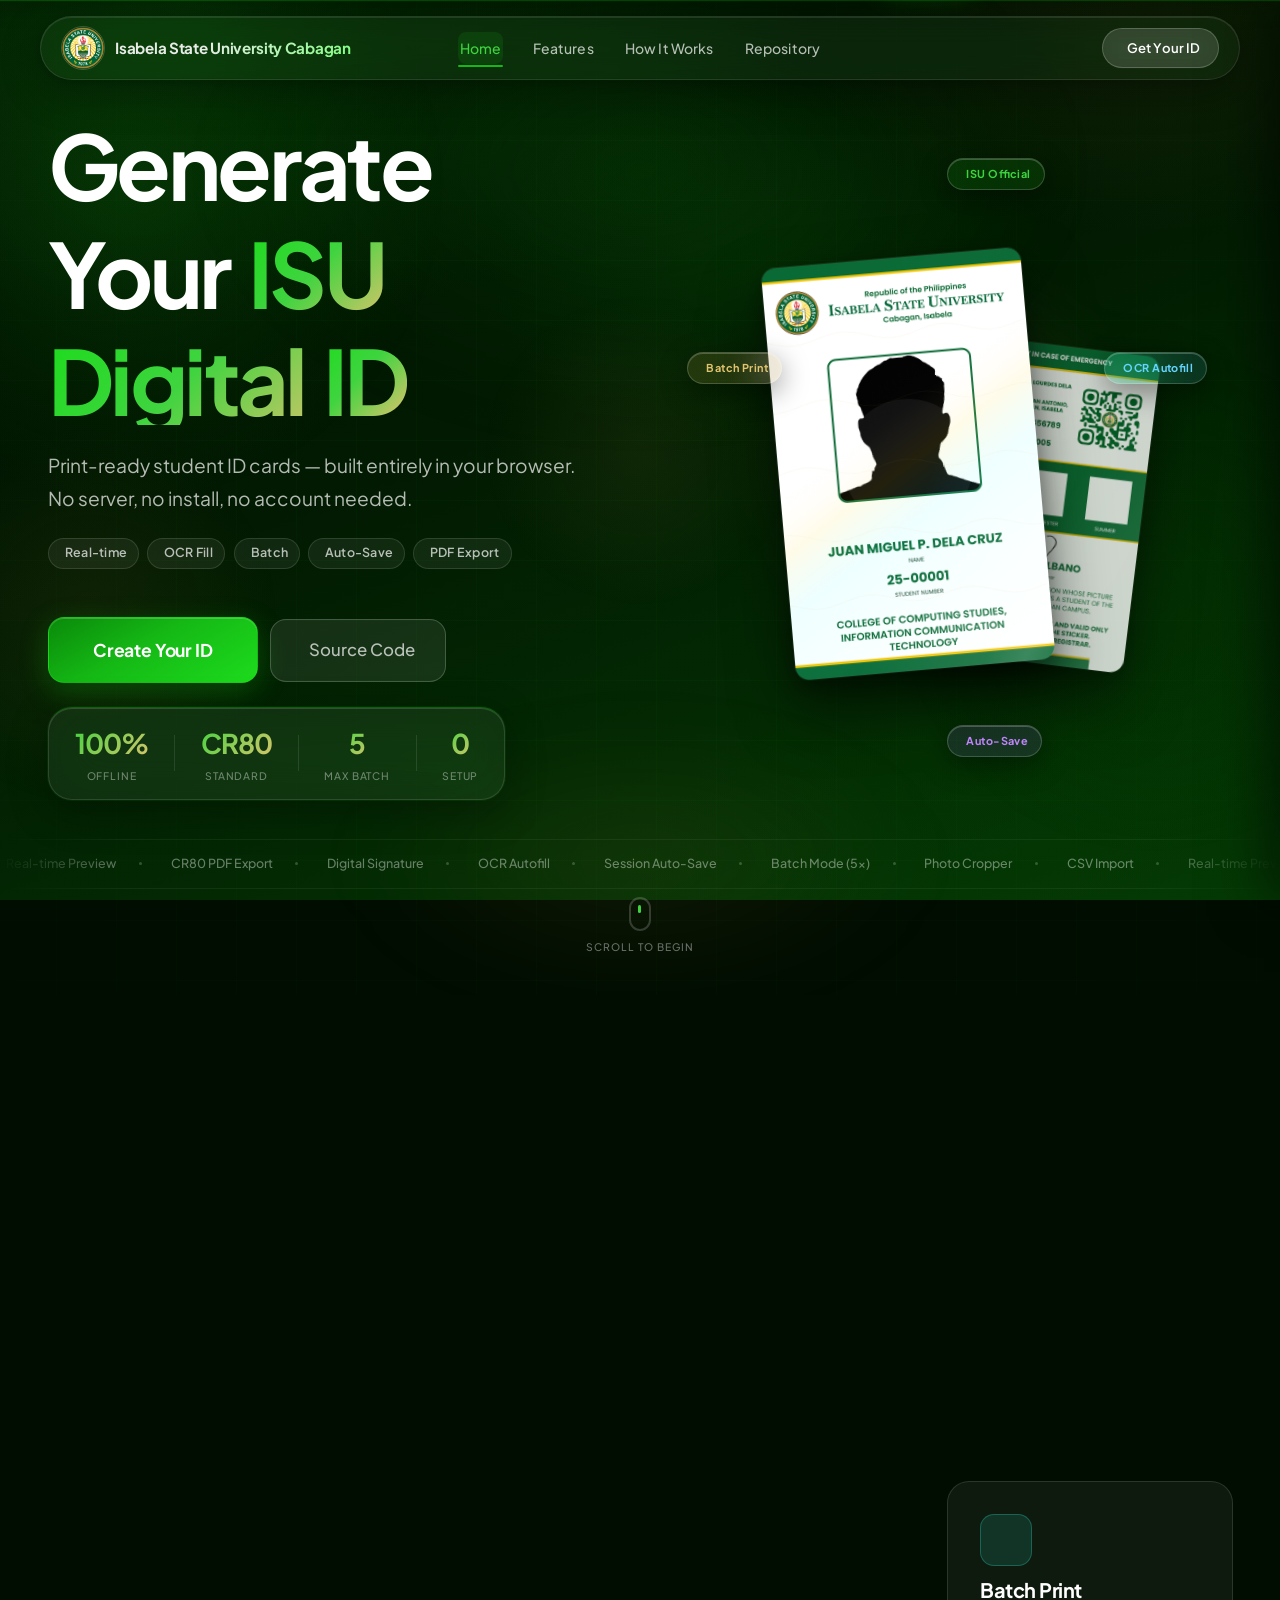
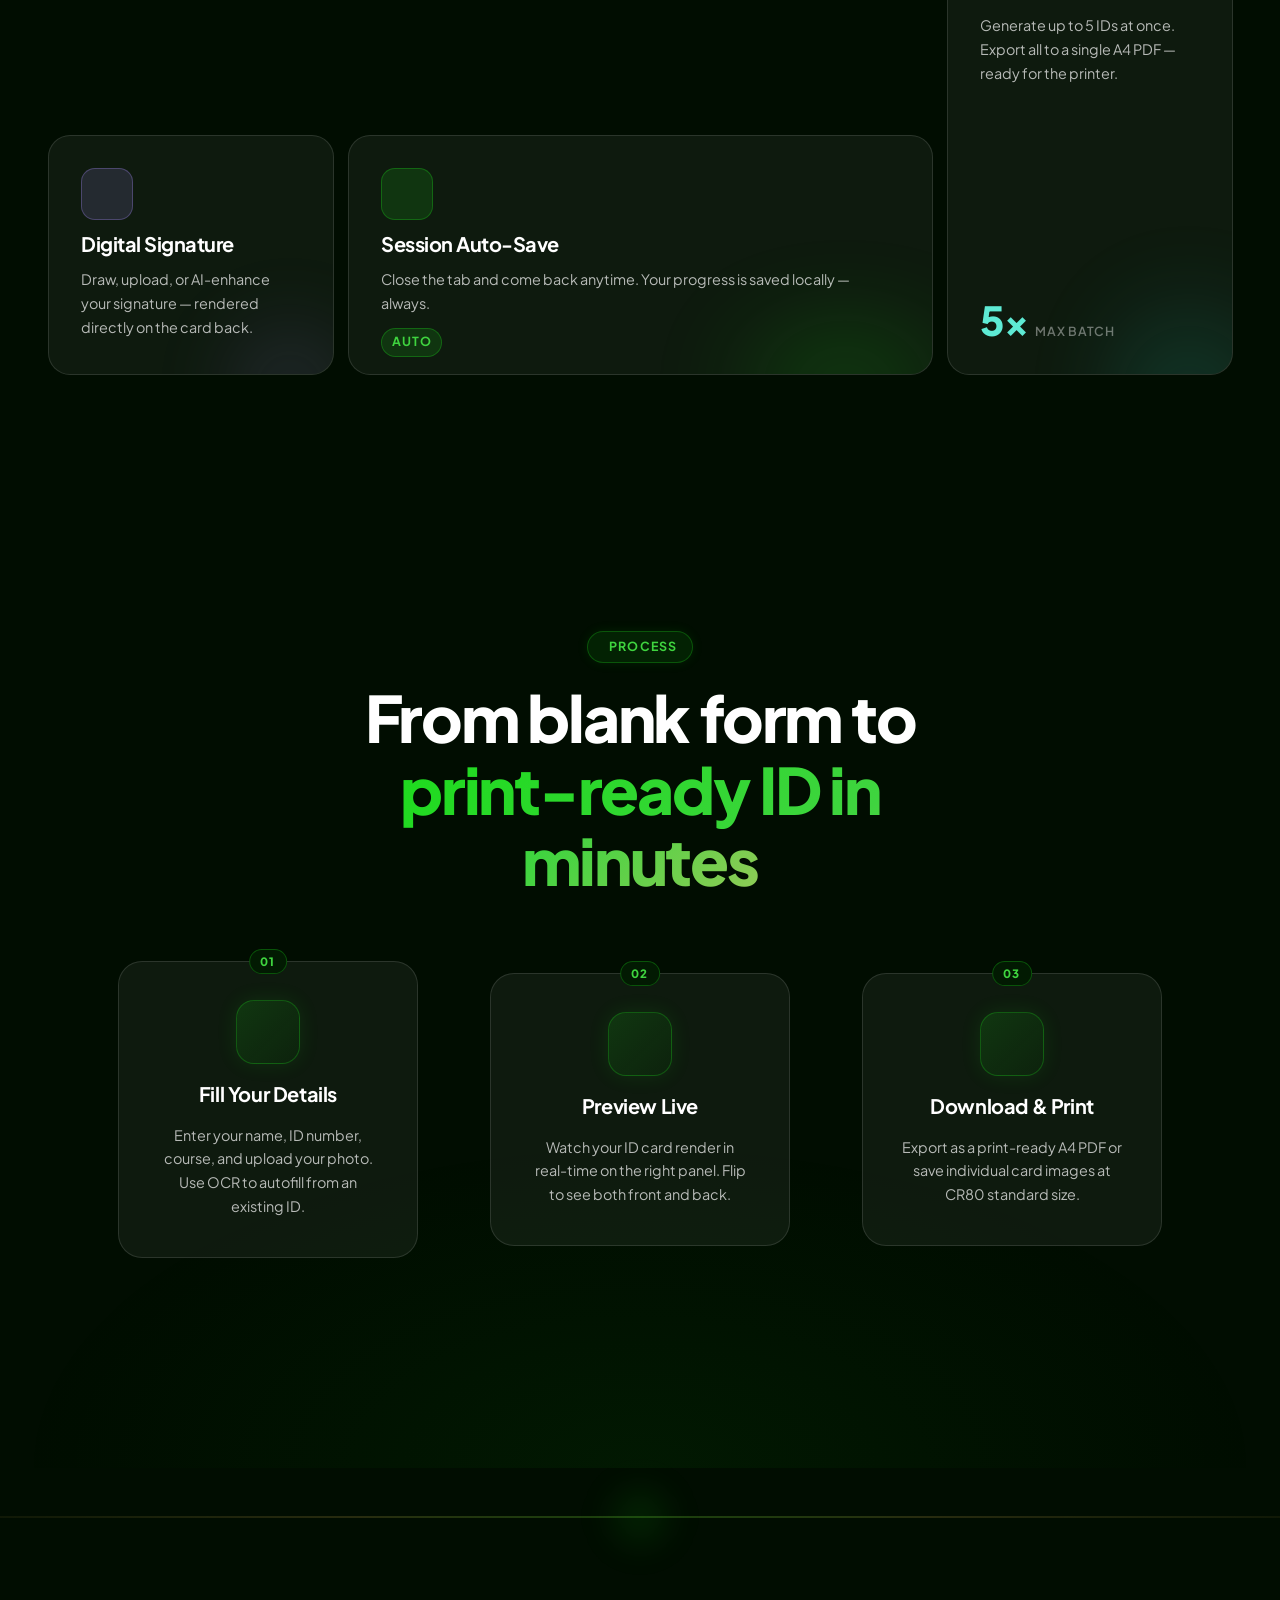
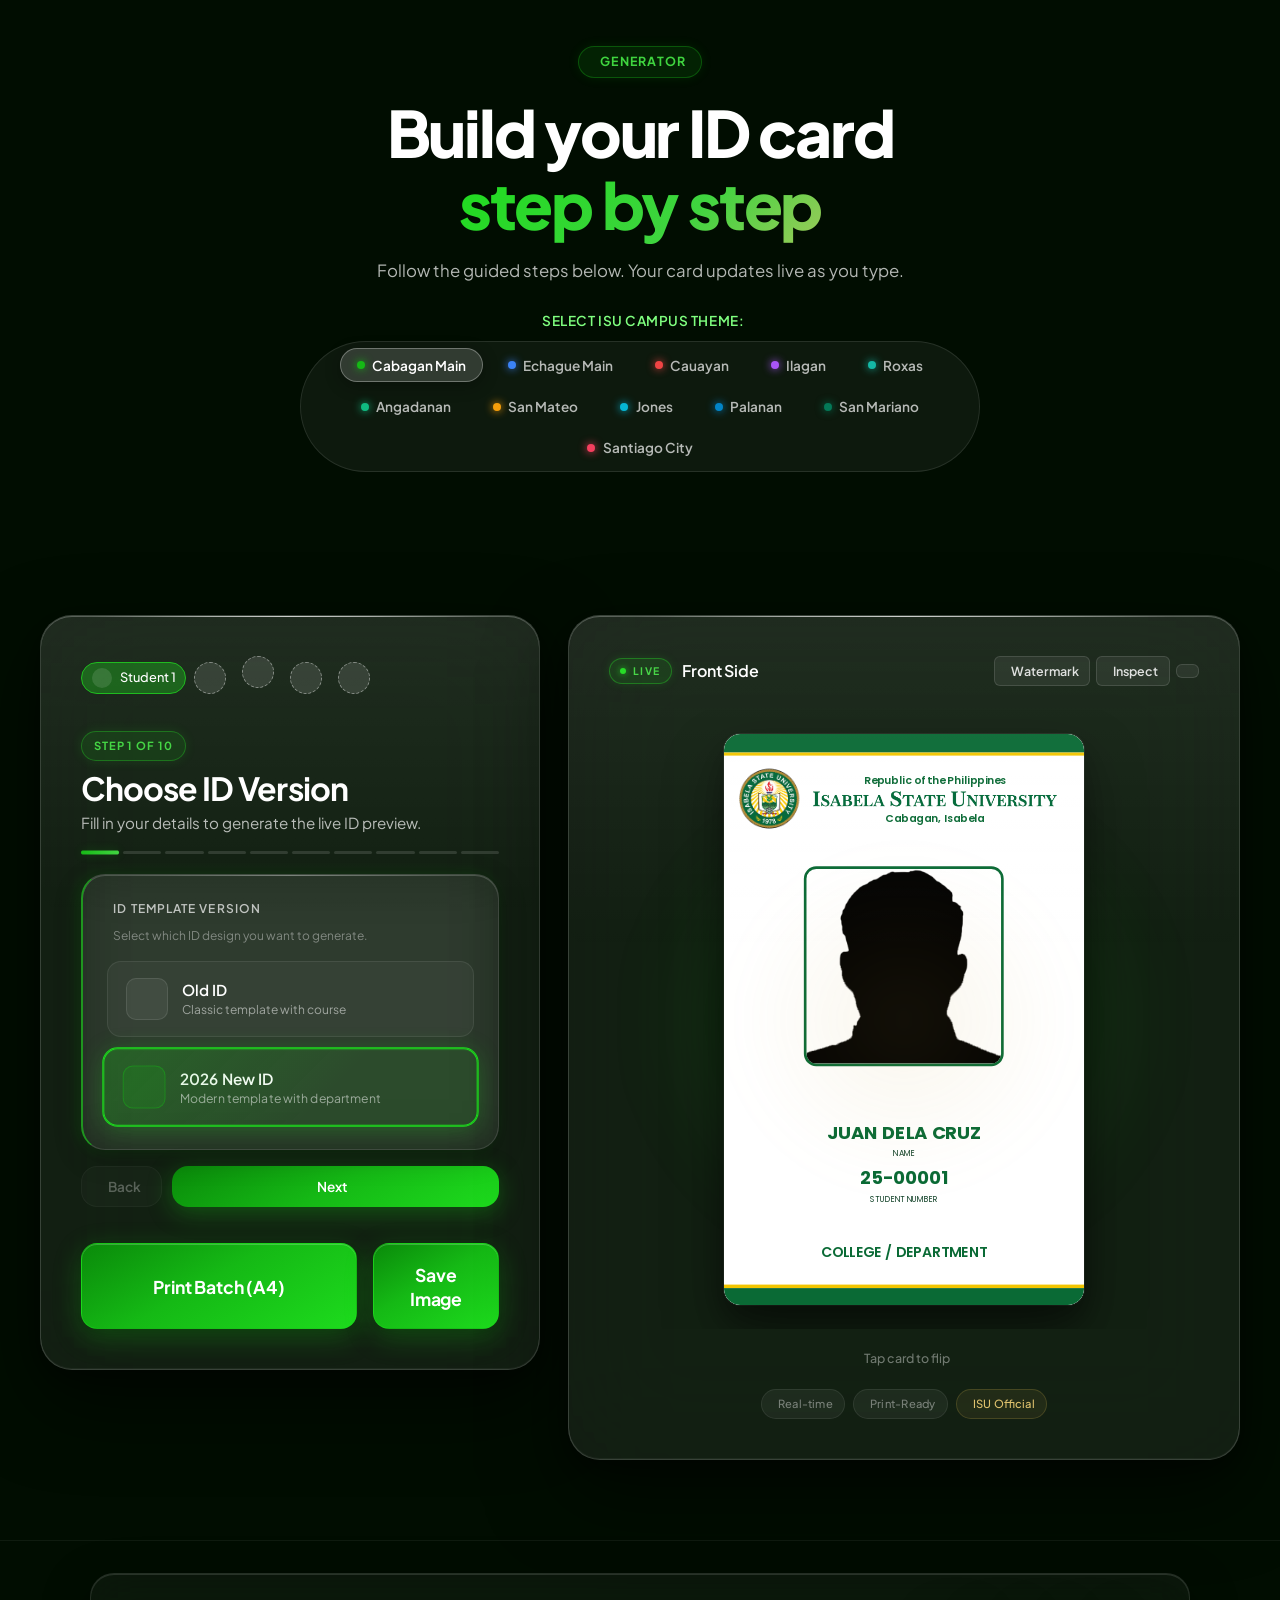
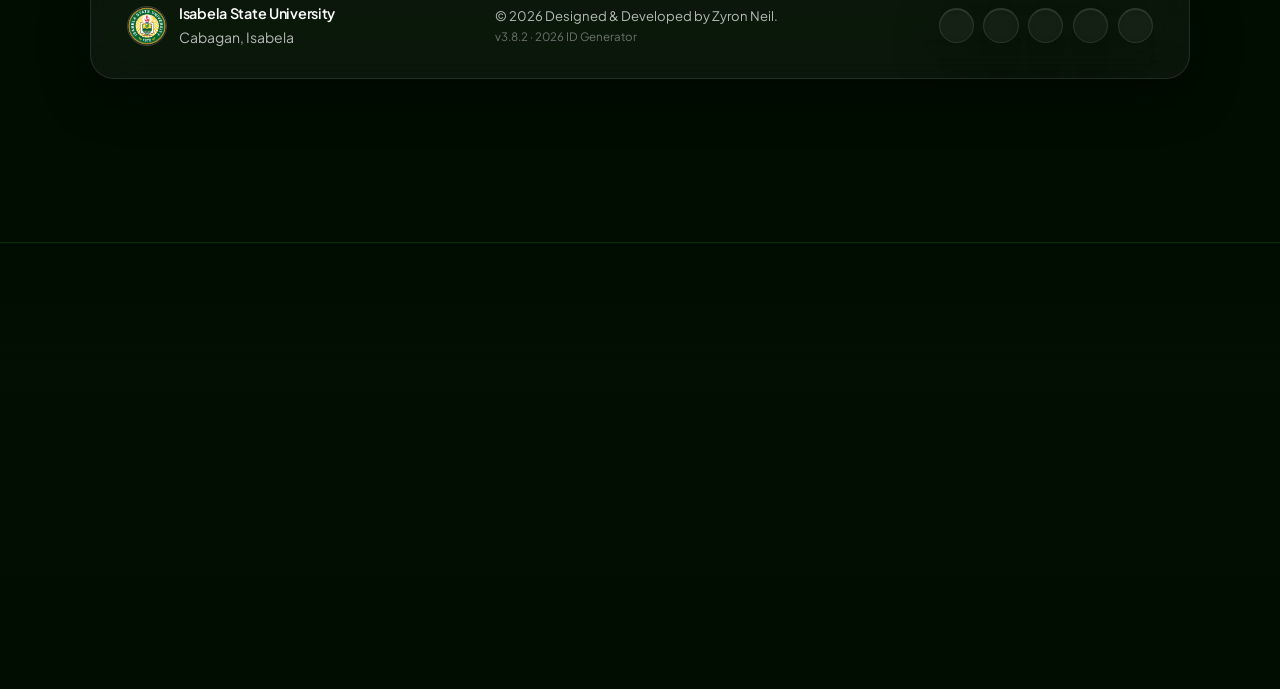
==== commit 262f1f02: "feat(responsive): adaptive layout, touch, sheets, pointer-event pad/cropper, perf, android sync Co-A" ====
--- a/web/index.html
+++ b/web/index.html
@@ -3,7 +3,7 @@
 
 <head>
     <meta charset="UTF-8">
-    <meta name="viewport" content="width=device-width, initial-scale=1.0">
+    <meta name="viewport" content="width=device-width, initial-scale=1.0, viewport-fit=cover">
     <meta name="description"
         content="Generate a premium digital and print-ready Isabela State University Student ID in seconds. Fill in your details and get a real-time live preview — complete with digital signature and OCR autofill.">
     <meta name="theme-color" content="#021a02">
@@ -54,7 +54,7 @@
 
 
 
-    <link rel="stylesheet" href="style.css?v=3.9.0">
+    <link rel="stylesheet" href="style.css?v=3.8.8">
 </head>
 
 
@@ -116,7 +116,7 @@
     <div class="mobile-drawer" id="mobile-drawer" role="dialog" aria-modal="true" aria-label="Navigation menu">
         <div class="mobile-drawer-header">
             <div class="mobile-drawer-brand">
-                <img src="images/isu_logo_256.png" alt="ISU Logo" class="logo-img" width="36" height="36"
+                <img loading="lazy" decoding="async" src="images/isu_logo_256.png" alt="ISU Logo" class="logo-img" width="36" height="36"
                     decoding="async">
                 <span class="logo-text">ISU ID Generator</span>
             </div>
@@ -237,14 +237,14 @@
 
                     <!-- ID card front -->
                     <div class="hero-id-card hero-id-front" aria-hidden="true">
-                        <img src="images/2026_id/front_reference.png" alt="ISU Student ID Front" class="hero-id-img"
+                        <img decoding="async" src="images/2026_id/front_reference.png" alt="ISU Student ID Front" class="hero-id-img"
                             loading="lazy">
                         <div class="hero-card-shine"></div>
                     </div>
 
                     <!-- ID card back -->
                     <div class="hero-id-card hero-id-back" aria-hidden="true">
-                        <img src="images/2026_id/back_reference.png" alt="ISU Student ID Back" class="hero-id-img"
+                        <img decoding="async" src="images/2026_id/back_reference.png" alt="ISU Student ID Back" class="hero-id-img"
                             loading="lazy">
                         <div class="hero-card-shine"></div>
                     </div>
@@ -669,7 +669,7 @@
                             <small>JPG, PNG supported · Passport size recommended</small>
                         </div>
                         <div class="photo-preview-wrapper" id="photo-preview-wrapper" style="display:none;">
-                            <img id="photo-preview-thumb" class="photo-preview-thumb" alt="Profile photo preview">
+                            <img decoding="async" id="photo-preview-thumb" class="photo-preview-thumb" alt="Profile photo preview">
                             <button id="recrop-btn" class="recrop-btn" type="button"><i class="ph ph-crop"></i>
                                 Re-crop</button>
                         </div>
@@ -789,7 +789,7 @@
                                 <span>Take a photo or upload your signature on white paper</span>
                                 <small>JPG · PNG · WEBP supported</small>
                             </div>
-                            <img id="sig-upload-preview" class="sig-upload-preview" style="display:none;"
+                            <img decoding="async" id="sig-upload-preview" class="sig-upload-preview" style="display:none;"
                                 alt="Signature photo preview">
                             <input type="file" id="sig-photo-input" accept="image/*"
                                 aria-label="Upload signature photo">
@@ -932,14 +932,14 @@
                                 <div class="cr80-face" id="cr80-front">
                                     <div class="cr80-bar cr80-bar--top"></div>
                                     <div class="cr80-bar cr80-bar--top-gold"></div>
-                                    <img class="cr80-seal" src="images/2026_id/cr80_seal.png" alt="Isabela State University seal">
+                                    <img decoding="async" class="cr80-seal" src="images/2026_id/cr80_seal.png" alt="Isabela State University seal">
                                     <div class="cr80-republic">Republic of the Philippines</div>
-                                    <img class="cr80-university" src="images/2026_id/cr80_university_wordmark.png" alt="Isabela State University">
+                                    <img decoding="async" class="cr80-university" src="images/2026_id/cr80_university_wordmark.png" alt="Isabela State University">
                                     <div class="cr80-campus">Cabagan, Isabela</div>
                                     <div class="cr80-photo-frame">
-                                        <img class="cr80-photo" id="cr80-photo" alt="Student photo" hidden>
+                                        <img decoding="async" class="cr80-photo" id="cr80-photo" alt="Student photo" hidden>
                                     </div>
-                                    <img class="cr80-signature" id="cr80-signature" alt="Student signature" hidden>
+                                    <img decoding="async" class="cr80-signature" id="cr80-signature" alt="Student signature" hidden>
                                     <div class="cr80-center cr80-name"><span id="cr80-name"></span></div>
                                     <div class="cr80-center cr80-label cr80-name-label">NAME</div>
                                     <div class="cr80-center cr80-idnum"><span id="cr80-idnumber"></span></div>
@@ -962,7 +962,7 @@
                                     <div class="cr80-row cr80-row--2"><span class="cr80-key">ADDRESS:</span><span class="cr80-val" id="cr80-address"></span></div>
                                     <div class="cr80-row cr80-row--3"><span class="cr80-key">CONTACT NO.:</span><span class="cr80-val" id="cr80-telephone"></span></div>
                                     <div class="cr80-row cr80-row--4"><span class="cr80-key">BIRTH DATE:</span><span class="cr80-val" id="cr80-dob"></span></div>
-                                    <img class="cr80-qr" src="images/2026_id/cr80_qr.png" alt="Student QR code">
+                                    <img decoding="async" class="cr80-qr" src="images/2026_id/cr80_qr.png" alt="Student QR code">
                                     <div class="cr80-sticker-band"></div>
                                     <div class="cr80-bar cr80-bar--band-top"></div>
                                     <div class="cr80-bar cr80-bar--band-bottom"></div>
@@ -972,7 +972,7 @@
                                     <div class="cr80-sticker-label cr80-sticker-label--1">1ST SEMESTER</div>
                                     <div class="cr80-sticker-label cr80-sticker-label--2">2ND SEMESTER</div>
                                     <div class="cr80-sticker-label cr80-sticker-label--3">SUMMER</div>
-                                    <img class="cr80-registrar-sig" src="images/2026_id/cr80_registrar_signature.png" alt="Signature of Mercy C. Albano">
+                                    <img decoding="async" class="cr80-registrar-sig" src="images/2026_id/cr80_registrar_signature.png" alt="Signature of Mercy C. Albano">
                                     <div class="cr80-center cr80-registrar">MERCY C. ALBANO</div>
                                     <div class="cr80-center cr80-registrar-title">University Registrar</div>
                                     <div class="cr80-certify">THIS IS TO CERTIFY THAT THE PERSON WHOSE PICTURE AND SIGNATURE APPEAR HEREON IS A STUDENT OF THE ISABELA STATE UNIVERSITY, CABAGAN CAMPUS.</div>
@@ -1009,7 +1009,7 @@
     <footer>
         <div class="footer-container liquid-glass">
             <div class="footer-logo">
-                <img src="images/isu_logo_256.png" alt="ISU Logo" class="logo-img" width="32" height="32"
+                <img loading="lazy" decoding="async" src="images/isu_logo_256.png" alt="ISU Logo" class="logo-img" width="32" height="32"
                     decoding="async">
                 <div class="footer-logo-text">
                     <span class="footer-uni-name">Isabela State University</span>
@@ -1018,7 +1018,7 @@
             </div>
             <p class="footer-text">
                 © 2026 Designed &amp; Developed by Zyron Neil.
-                <span>v3.9.0 · 2026 ID Generator</span>
+                <span>v3.8.2 · 2026 ID Generator</span>
             </p>
             <div class="social-links">
                 <a href="mailto:zyronneilbautista10@gmail.com" aria-label="Email" class="icon-link liquid-glass">
@@ -1074,7 +1074,7 @@
                         <span>Click or tap to upload / snap a photo</span>
                         <small>Photo of existing printed ID or registration form</small>
                     </div>
-                    <img id="ocr-preview-img" class="ocr-preview-img" style="display:none;"
+                    <img decoding="async" id="ocr-preview-img" class="ocr-preview-img" style="display:none;"
                         alt="Uploaded photo for OCR">
                     <input type="file" id="ocr-file-input" accept="image/*" capture="environment" style="display:none;">
                 </div>
@@ -1239,7 +1239,7 @@
             </div>
             <div class="cropper-body">
                 <div class="cropper-viewport" id="cropper-viewport">
-                    <img id="cropper-img" src="" alt="Source image to crop">
+                    <img decoding="async" id="cropper-img" src="" alt="Source image to crop">
                     <div class="cropper-frame">
                         <div class="cropper-handle top-left"></div>
                         <div class="cropper-handle top-right"></div>
@@ -1275,7 +1275,7 @@
                 <!-- Brand -->
                 <div class="footer-brand">
                     <div class="footer-logo">
-                        <img src="images/isu_logo_256.png" alt="Isabela State University Logo" class="logo-img"
+                        <img loading="lazy" decoding="async" src="images/isu_logo_256.png" alt="Isabela State University Logo" class="logo-img"
                             width="44" height="44" loading="lazy" decoding="async">
                         <div class="footer-logo-text">
                             <span class="footer-logo-name">ISU ID Generator</span>
@@ -1342,8 +1342,8 @@
                         class="footer-copy-link" target="_blank" rel="noopener noreferrer">MIT License</a>.
                 </p>
                 <div class="footer-version">
-                    <span class="footer-version-badge">v3.9.0</span>
-                    <span class="footer-version-label">CR80 2026 ID Studio</span>
+                    <span class="footer-version-badge">v3.8.2</span>
+                    <span class="footer-version-label">Documentation & Architecture</span>
                 </div>
             </div>
 
--- a/web/style.css
+++ b/web/style.css
@@ -198,6 +198,7 @@
 
 html {
     overflow-x: hidden;
+    overflow-x: clip;   /* no scroll container → position:sticky works inside */
     scroll-behavior: smooth;
     -webkit-text-size-adjust: 100%;
     background-color: var(--forest-950);
@@ -214,6 +215,7 @@
     text-rendering: optimizeLegibility;
     font-feature-settings: 'kern' 1, 'liga' 1;
     overflow-x: hidden;
+    overflow-x: clip;   /* hidden makes <body> a scroll container and kills sticky */
 }
 
 a {
@@ -251,6 +253,16 @@
     justify-content: flex-start;
     gap: clamp(2rem, 4vw, 3rem);
     position: relative;
+}
+
+/* Flex-column body centres children by content size; without this a wide
+   min-content (e.g. 200px step cards) stretched sections past the viewport
+   on 320px phones. Sections must be viewport-wide and allowed to shrink. */
+body > section,
+body > main,
+body > footer {
+    width: 100%;
+    min-width: 0;
 }
 
 /*
@@ -1642,6 +1654,8 @@
     height: 140px;
     cursor: crosshair;
     touch-action: none;
+    -webkit-user-select: none;
+    user-select: none;
 }
 
 .signature-watermark {
@@ -2240,7 +2254,7 @@
 }
 
 /* Sticky preview on desktop — so it stays visible while scrolling form */
-@media (min-width: 1024px) {
+@media (min-width: 768px) {
     .preview-section {
         position: sticky;
         top: calc(var(--navbar-height) + 1rem);
@@ -2930,8 +2944,8 @@
 }
 
 
-/* ═══ TABLET (768px – 899px) ══════════════════════════════════ */
-@media (max-width: 899px) {
+/* ═══ PHONE stack (≤ 767px) — tablets (768–1024) use the two-column layer in §24 ═══ */
+@media (max-width: 767px) {
     .container {
         flex-direction: column;
         align-items: center;
@@ -3523,6 +3537,7 @@
     align-items: center;
     justify-content: center;
     cursor: grab;
+    touch-action: none;
 }
 
 .cropper-viewport:active {
@@ -5644,9 +5659,9 @@
 }
 
 /* ── 3. Batch Data Table Manager Modal ── */
-.batch-modal-panel {
-    max-width: 920px !important;
-    width: 95vw !important;
+.cropper-modal.batch-modal-panel {
+    max-width: 920px;
+    width: 95vw;
 }
 
 .batch-modal-header-info h3 {
@@ -6080,3 +6095,156 @@
 .cr80-notice { top: 1112px; font-weight: 700; }
 .cr80-footer-gold { left: 141px; top: 1250px; width: 535px; height: 7px; background: var(--cr80-gold); }
 .cr80-footer-green { left: 141px; top: 1257px; width: 535px; height: 39px; background: var(--cr80-green); }
+
+
+/* ═══════════════════════════════════════════════════════════════════════════
+   24. ADAPTIVE LAYER — unified breakpoints, touch, sheets, safe areas
+   Breakpoint scale (mobile-first intent):
+     ≤380px  compact phone      768–1024px tablet
+     ≤767px  phone              ≥1025px   desktop
+   This section is the single place for cross-cutting responsive behaviour
+   (modal sheets, tap targets, sticky stepper bar, tablet two-column).
+═══════════════════════════════════════════════════════════════════════════ */
+:root {
+    --tap-min: 45px;  /* ≥44px WCAG/Apple minimum, +1px for sub-pixel rounding */
+    --safe-top: env(safe-area-inset-top, 0px);
+    --safe-right: env(safe-area-inset-right, 0px);
+    --safe-bottom: env(safe-area-inset-bottom, 0px);
+    --safe-left: env(safe-area-inset-left, 0px);
+}
+
+/* ── Modals: never taller than the visible viewport ── */
+.cropper-modal-overlay {
+    padding: max(0.5rem, var(--safe-top)) max(0.5rem, var(--safe-right))
+             max(0.5rem, var(--safe-bottom)) max(0.5rem, var(--safe-left));
+}
+
+.cropper-modal {
+    max-height: calc(100vh - 1rem);
+    max-height: calc(100dvh - 1rem);
+    overflow-y: auto;
+    overscroll-behavior: contain;
+    -webkit-overflow-scrolling: touch;
+}
+
+/* ── Tablet 768–1024: two-column generator, preview stays in view ── */
+@media (min-width: 768px) and (max-width: 1024px) {
+    .container { flex-wrap: nowrap; gap: 1.25rem; }
+    .form-section    { flex: 1 1 0; max-width: none; }
+    .preview-section { flex: 1 1 0; max-width: none; }
+    .hiw-steps       { gap: 0.5rem; }
+}
+
+/* Tablet portrait: preview card slightly smaller so the form keeps room */
+@media (min-width: 768px) and (max-width: 900px) and (orientation: portrait) {
+    .preview-section { gap: 0.85rem; }
+}
+
+/* ── Phone ≤767: bottom-sheet dialogs + sticky stepper bar ── */
+@media (max-width: 767px) {
+    .cropper-modal-overlay { align-items: flex-end; padding: 0; }
+
+    .cropper-modal,
+    .cropper-modal.batch-modal-panel,
+    .cropper-modal.ocr-modal-panel {
+        width: 100%;
+        max-width: none;
+        border-radius: var(--radius-2xl) var(--radius-2xl) 0 0;
+        padding: 1.1rem 1rem calc(1rem + var(--safe-bottom));
+        max-height: 92vh;
+        max-height: 92dvh;
+        transform: translateY(40px);
+    }
+
+    .cropper-modal-overlay.active .cropper-modal { transform: translateY(0); }
+
+    /* overflow:clip keeps the rounded-corner clipping but, unlike hidden,
+       doesn't turn the panel into a scroll container (which breaks sticky) */
+    .form-section.glass-panel { overflow: clip; }
+
+    /* Form progression stays reachable while scrolling a long step */
+    .stepper-nav {
+        position: sticky;
+        bottom: 0;
+        z-index: 40;
+        margin-inline: -0.25rem;
+        padding: 0.75rem 0.25rem calc(0.75rem + var(--safe-bottom));
+        background: linear-gradient(180deg, transparent 0, var(--forest-900) 38%);
+    }
+}
+
+/* Short landscape phones: sheets become full-height panels */
+@media (max-height: 500px) and (orientation: landscape) {
+    .cropper-modal-overlay { align-items: stretch; justify-content: center; }
+    .cropper-modal,
+    .cropper-modal.batch-modal-panel,
+    .cropper-modal.ocr-modal-panel {
+        max-height: 100dvh;
+        height: 100%;
+        border-radius: 0;
+        width: min(100%, 720px);
+    }
+}
+
+/* ── Compact phones ── */
+@media (max-width: 380px) {
+    .stepper-btn { padding-inline: 0.75rem; }
+}
+
+/* ── Touch targets (coarse pointers and all phone widths) ── */
+@media (pointer: coarse), (max-width: 767px) {
+    .btn-nav, .btn-sm, .btn-ghost, .campus-pill, .add-student-btn,
+    .preview-tool-btn, .inspect-toggle-btn, .nav-hamburger,
+    .mobile-drawer-link, .footer-link, .footer-copy-link, .stepper-btn {
+        min-height: var(--tap-min);
+    }
+    .btn-nav, .add-student-btn, .nav-hamburger { min-width: var(--tap-min); }
+    .campus-pill, .btn-sm, .preview-tool-btn, .inspect-toggle-btn {
+        display: inline-flex;
+        align-items: center;
+        justify-content: center;
+    }
+    .icon-link { width: var(--tap-min); height: var(--tap-min); }
+    .footer-link, .footer-copy-link { display: inline-flex; align-items: center; }
+    #batch-search-input { min-height: var(--tap-min); }
+
+    /* Tiny controls get an invisible 44px hit area instead of a bigger look */
+    .stepper-dot, .flip-hint { position: relative; }
+    .stepper-dot::after, .flip-hint::after {
+        content: '';
+        position: absolute;
+        inset: -19px -8px;
+    }
+    #cropper-zoom { height: var(--tap-min); }
+}
+
+/* ── Hidden-tab pause (reduced motion is handled in the a11y section) ── */
+html.tab-hidden *,
+html.tab-hidden *::before,
+html.tab-hidden *::after {
+    animation-play-state: paused !important;
+}
+
+/* Export sheet: respect the home indicator, never exceed the viewport */
+.mobile-export-sheet {
+    z-index: 2100;
+    max-height: 90vh;
+    max-height: 90dvh;
+    overflow-y: auto;
+    padding-bottom: calc(1.5rem + var(--safe-bottom));
+}
+
+/* Short viewports (landscape phones): a sticky preview would fill the whole
+   screen and hide the form, so let it scroll with the page. */
+@media (max-height: 600px) {
+    .preview-section { position: static; }
+}
+
+/* Preview toolbar: wrap instead of clipping when the column is narrow (tablet) */
+.preview-header { flex-wrap: wrap; row-gap: 0.5rem; }
+.preview-tools  { flex-wrap: wrap; justify-content: flex-end; min-width: 0; }
+
+/* Compact phones: shorter brand so the navbar stays on two lines max */
+@media (max-width: 767px) {
+    .logo-text { font-size: 0.85rem; line-height: 1.2; }
+}
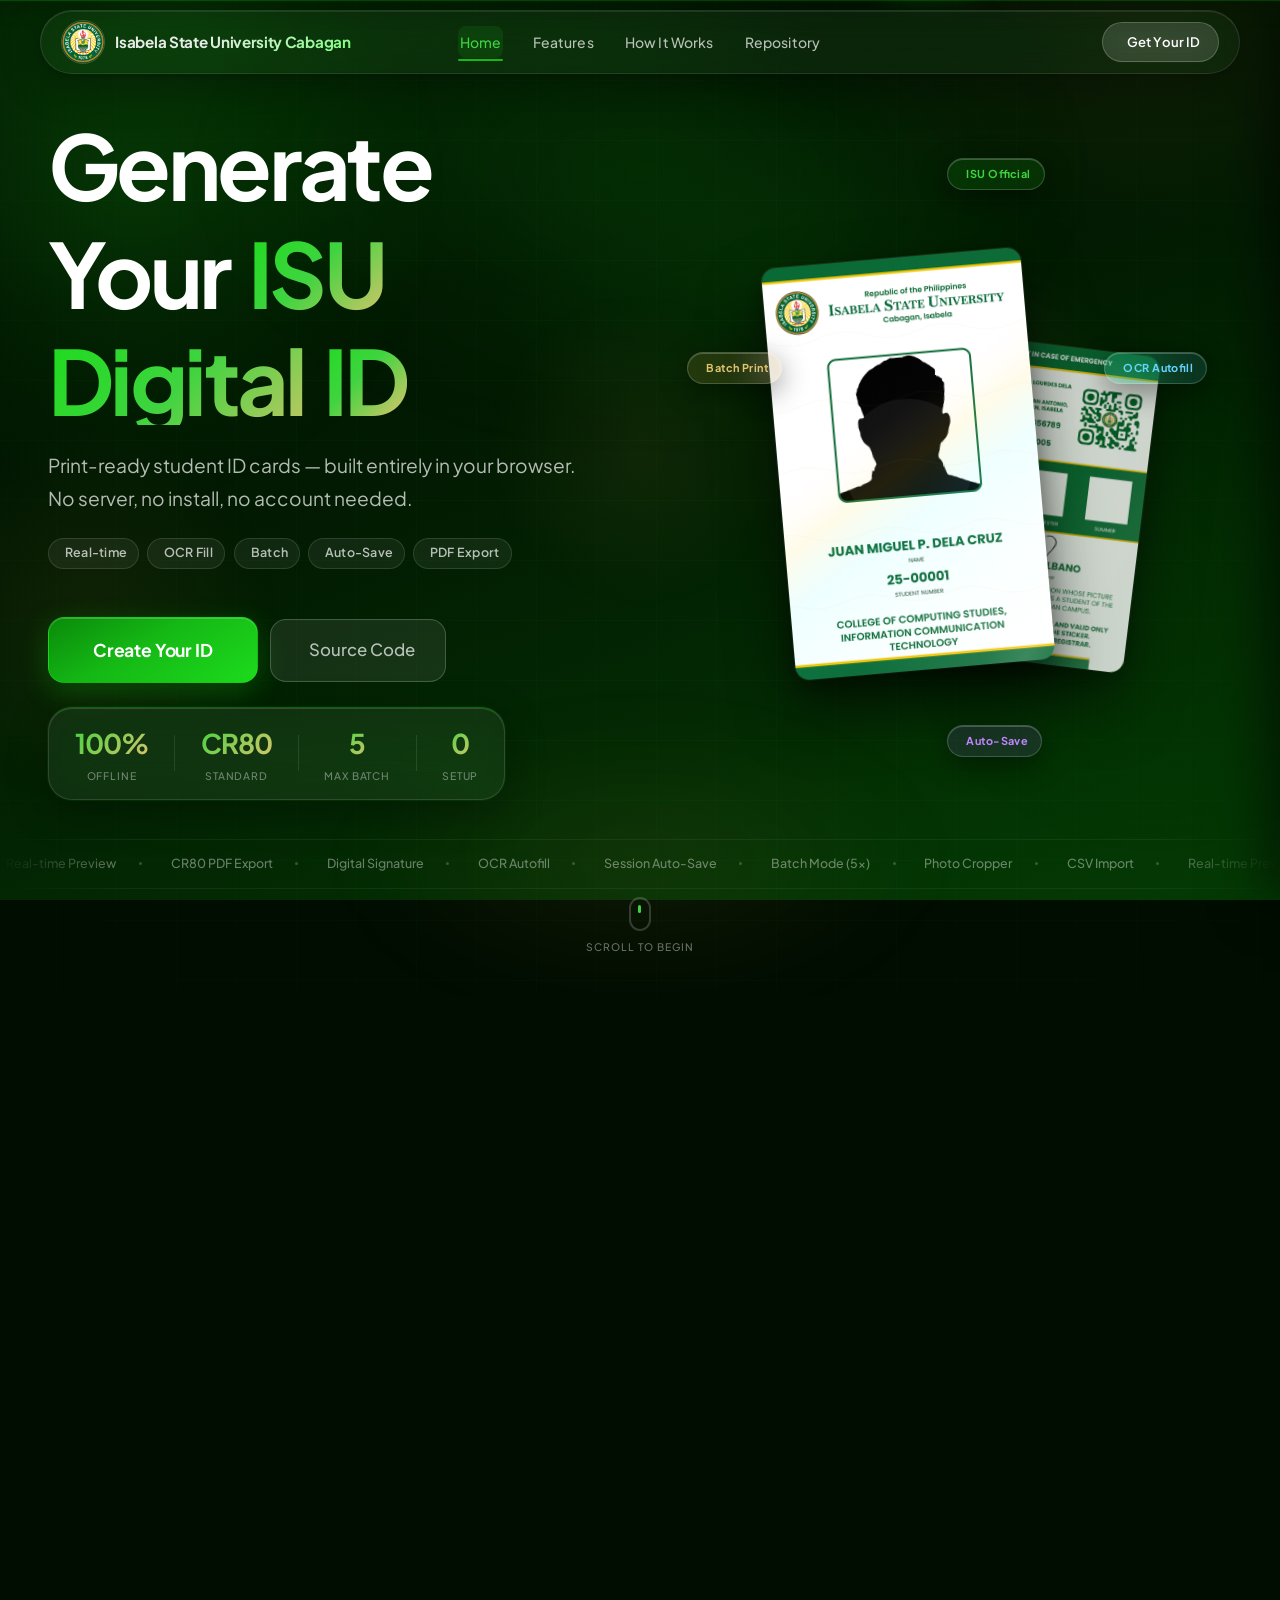
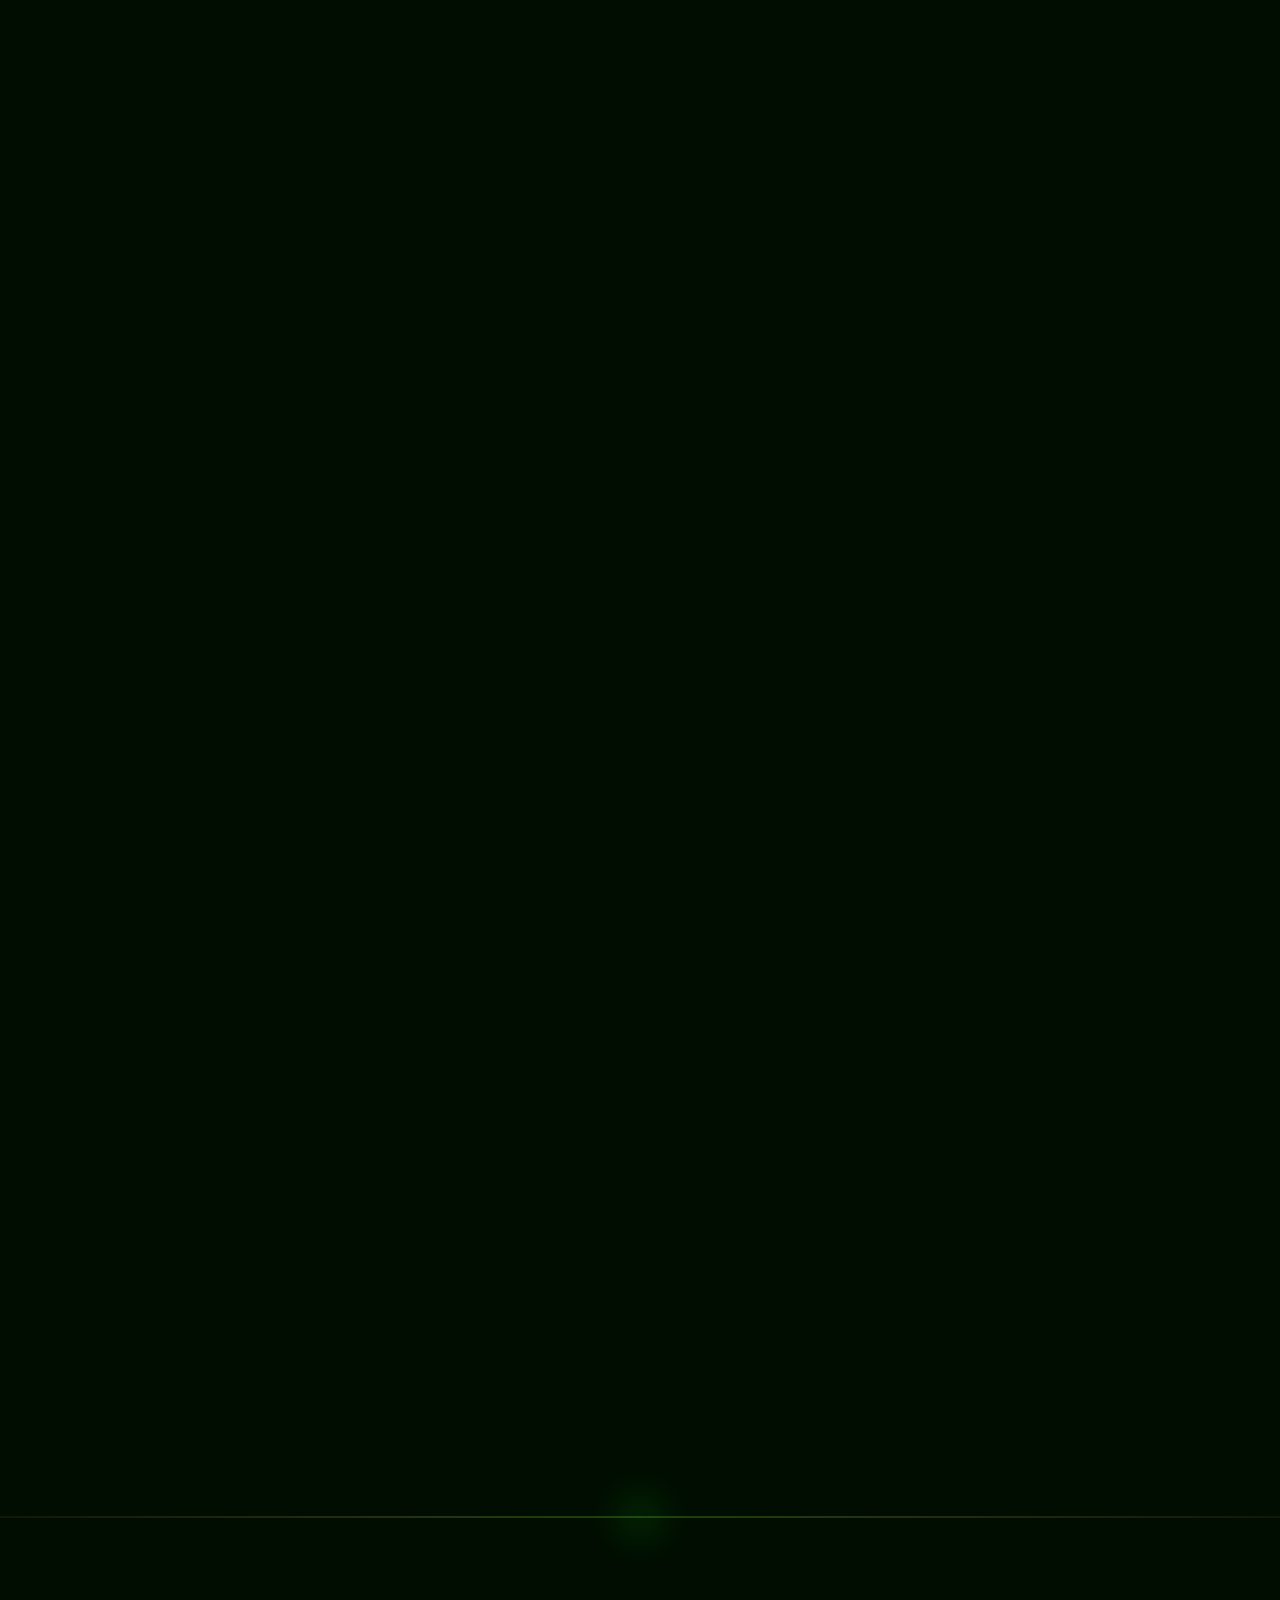
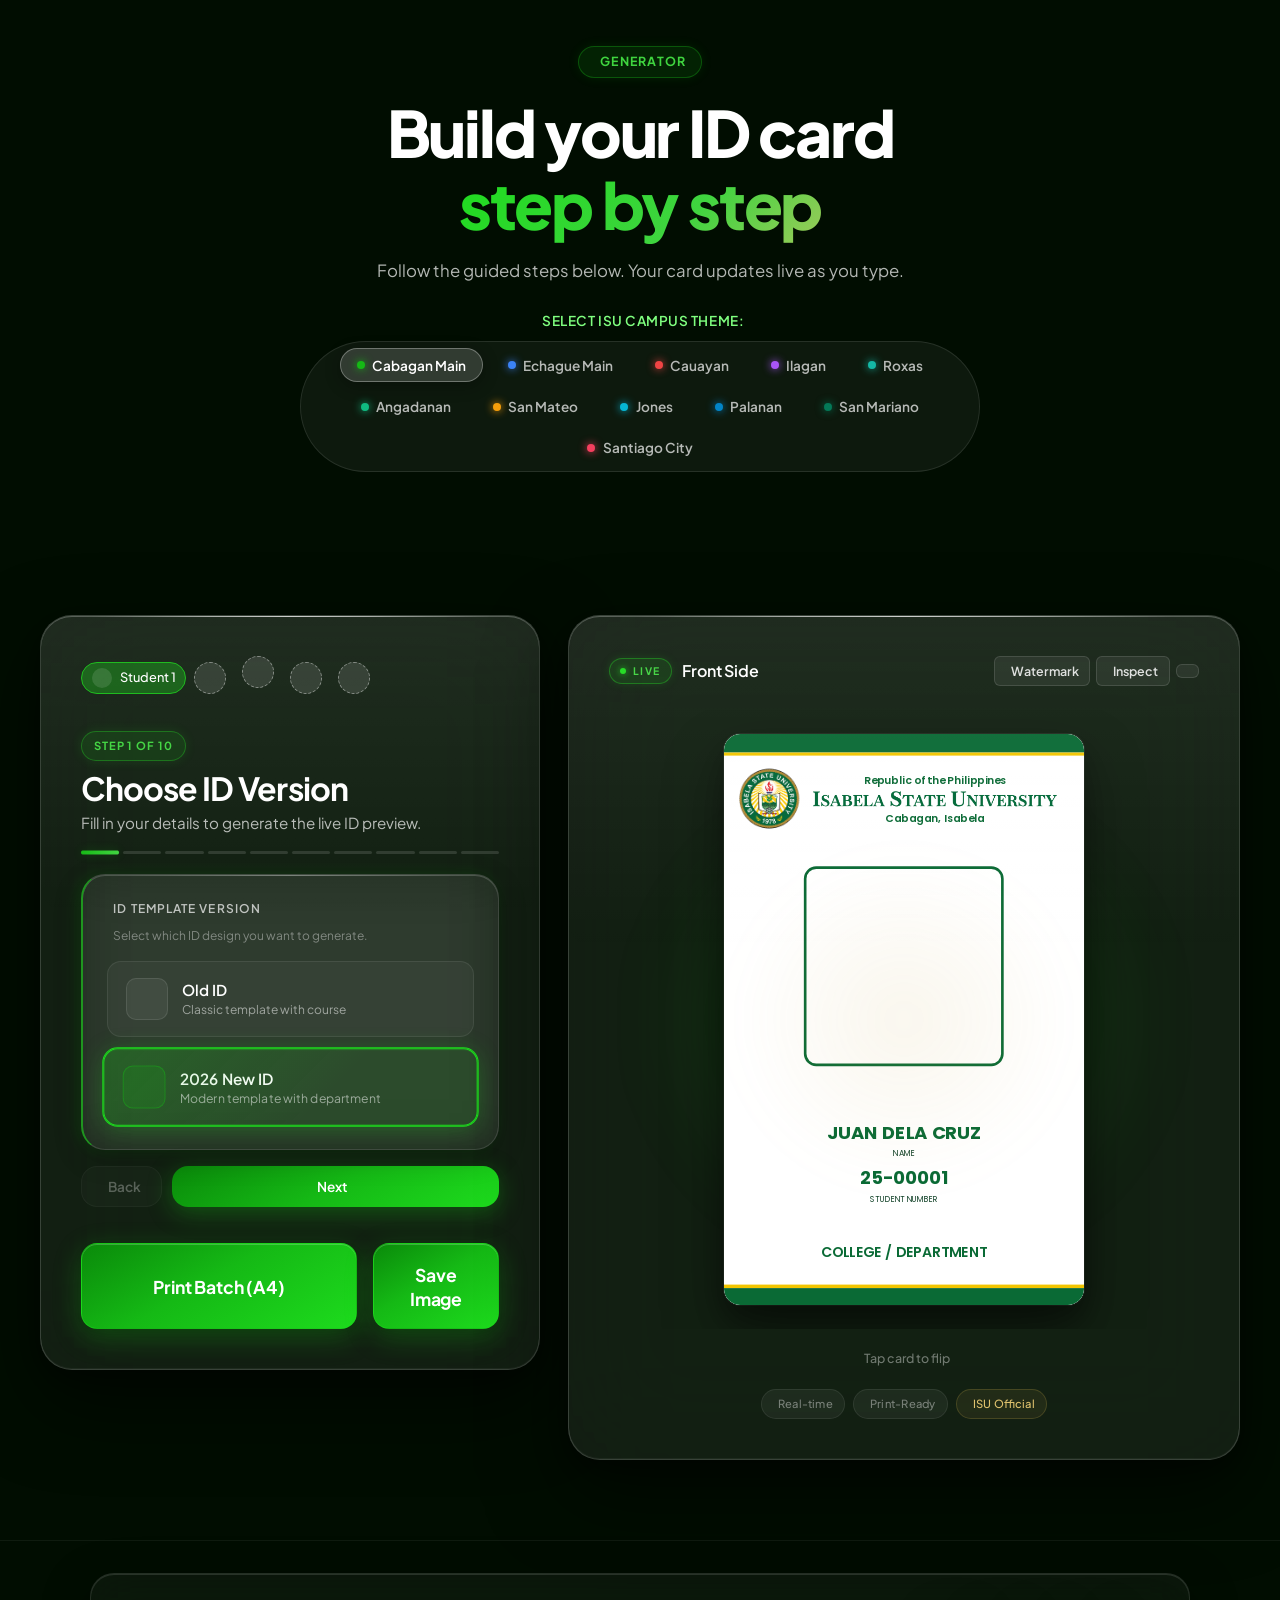
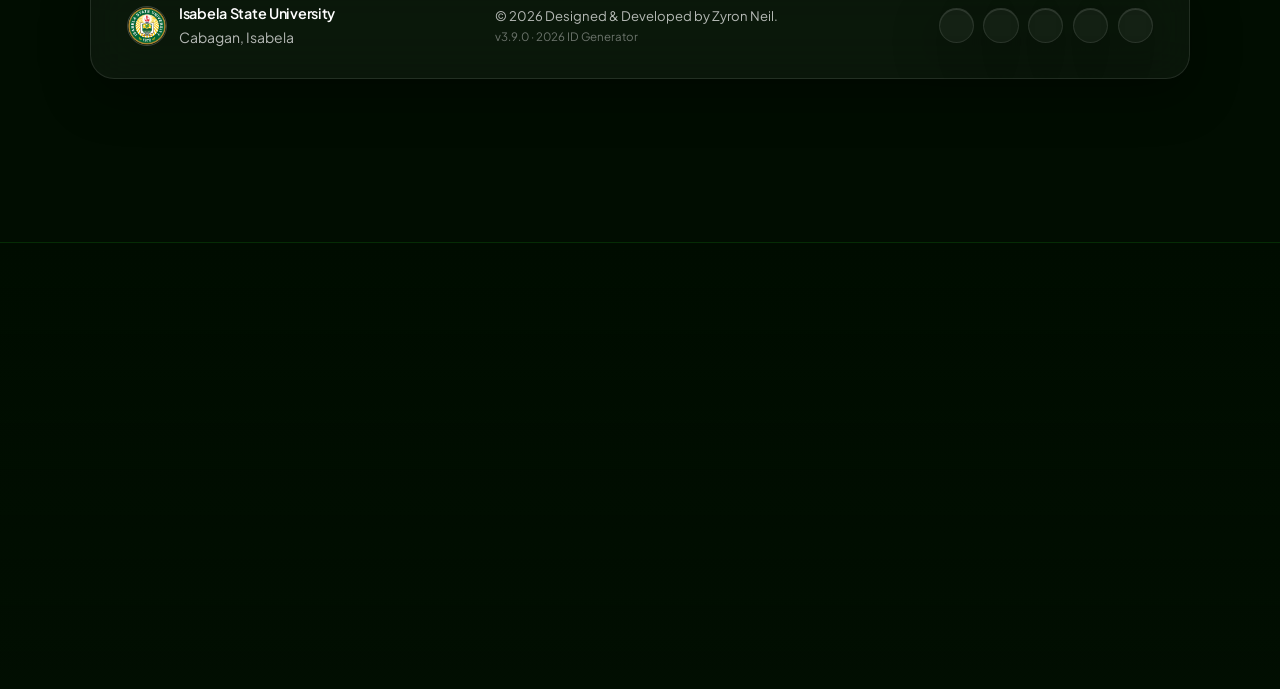
==== commit b63f2d07: "merge: sync origin/main (v3.9.0) into responsive overhaul; bump cache to v3.9.1 Co-Authored-By: Clau" ====
--- a/web/index.html
+++ b/web/index.html
@@ -54,7 +54,7 @@
 
 
 
-    <link rel="stylesheet" href="style.css?v=3.8.8">
+    <link rel="stylesheet" href="style.css?v=3.9.1">
 </head>
 
 
@@ -1018,7 +1018,7 @@
             </div>
             <p class="footer-text">
                 © 2026 Designed &amp; Developed by Zyron Neil.
-                <span>v3.8.2 · 2026 ID Generator</span>
+                <span>v3.9.0 · 2026 ID Generator</span>
             </p>
             <div class="social-links">
                 <a href="mailto:zyronneilbautista10@gmail.com" aria-label="Email" class="icon-link liquid-glass">
@@ -1342,8 +1342,8 @@
                         class="footer-copy-link" target="_blank" rel="noopener noreferrer">MIT License</a>.
                 </p>
                 <div class="footer-version">
-                    <span class="footer-version-badge">v3.8.2</span>
-                    <span class="footer-version-label">Documentation & Architecture</span>
+                    <span class="footer-version-badge">v3.9.0</span>
+                    <span class="footer-version-label">CR80 2026 ID Studio</span>
                 </div>
             </div>
 
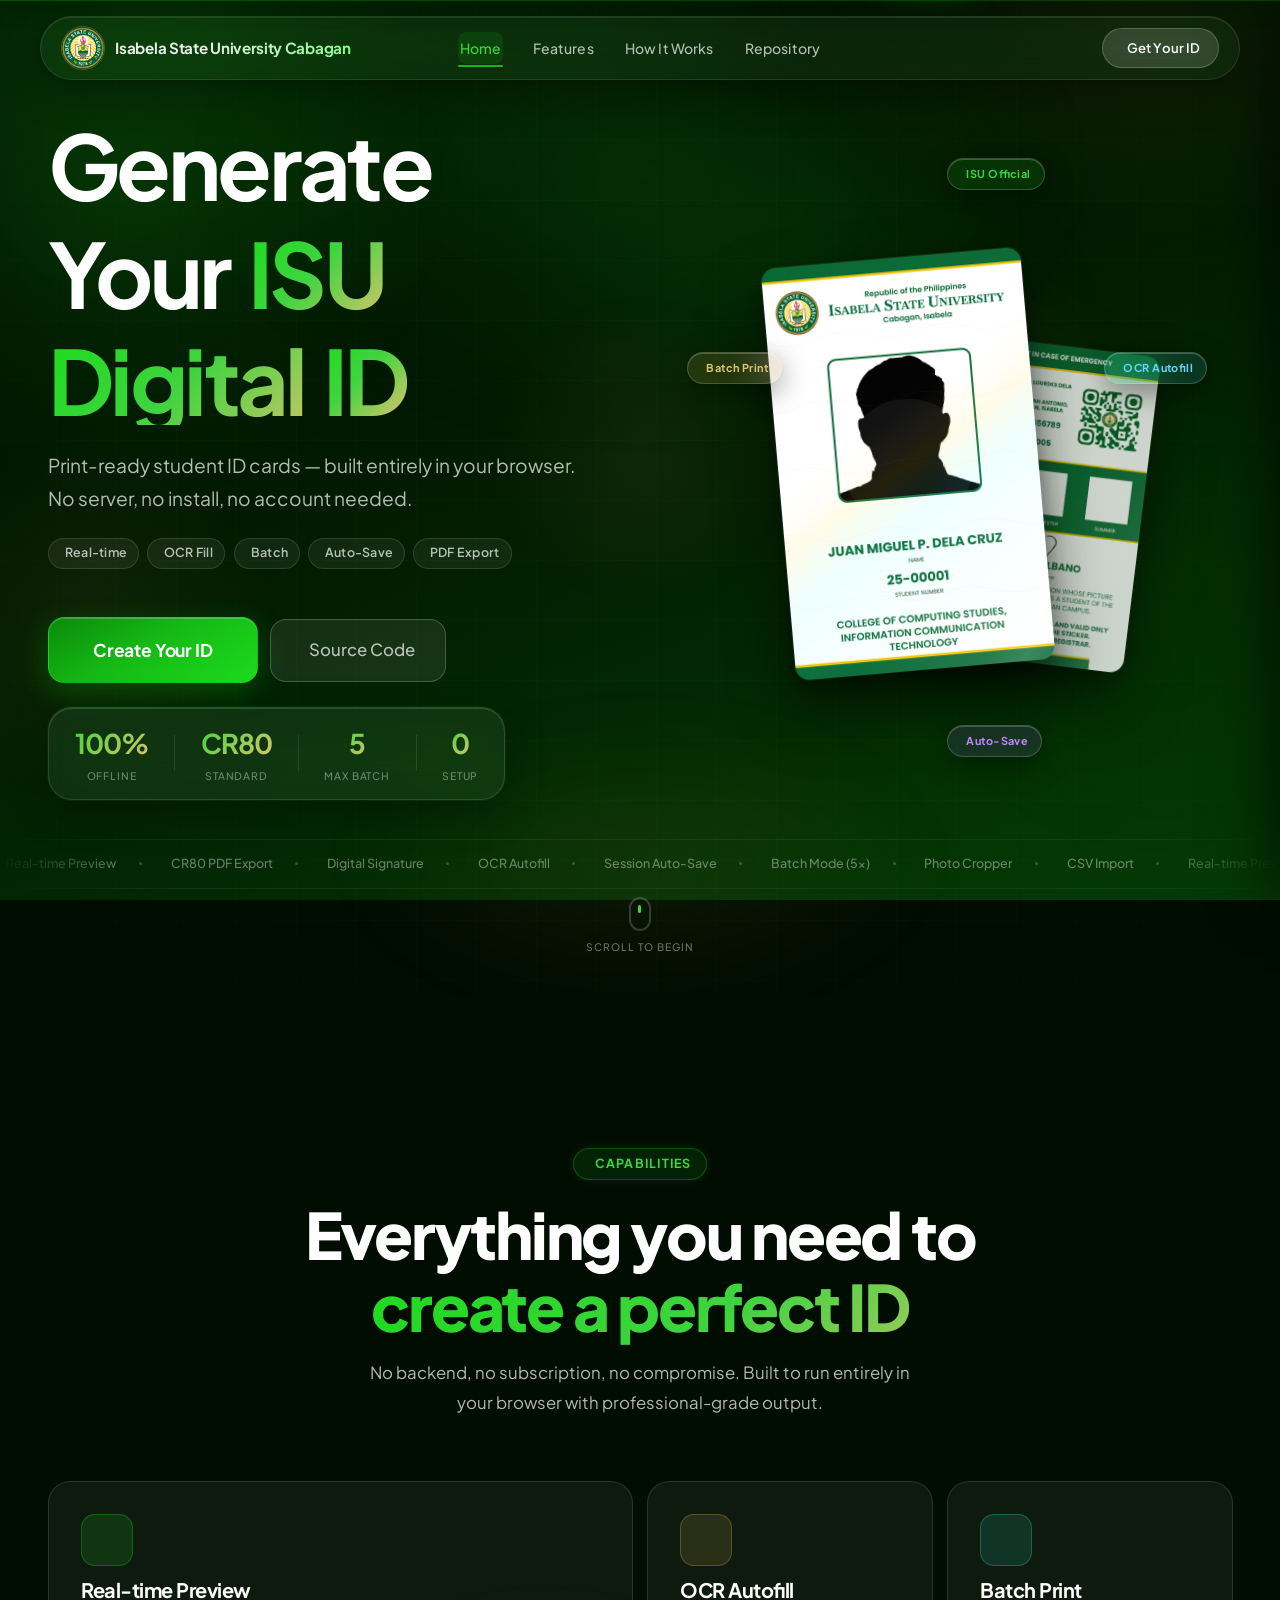
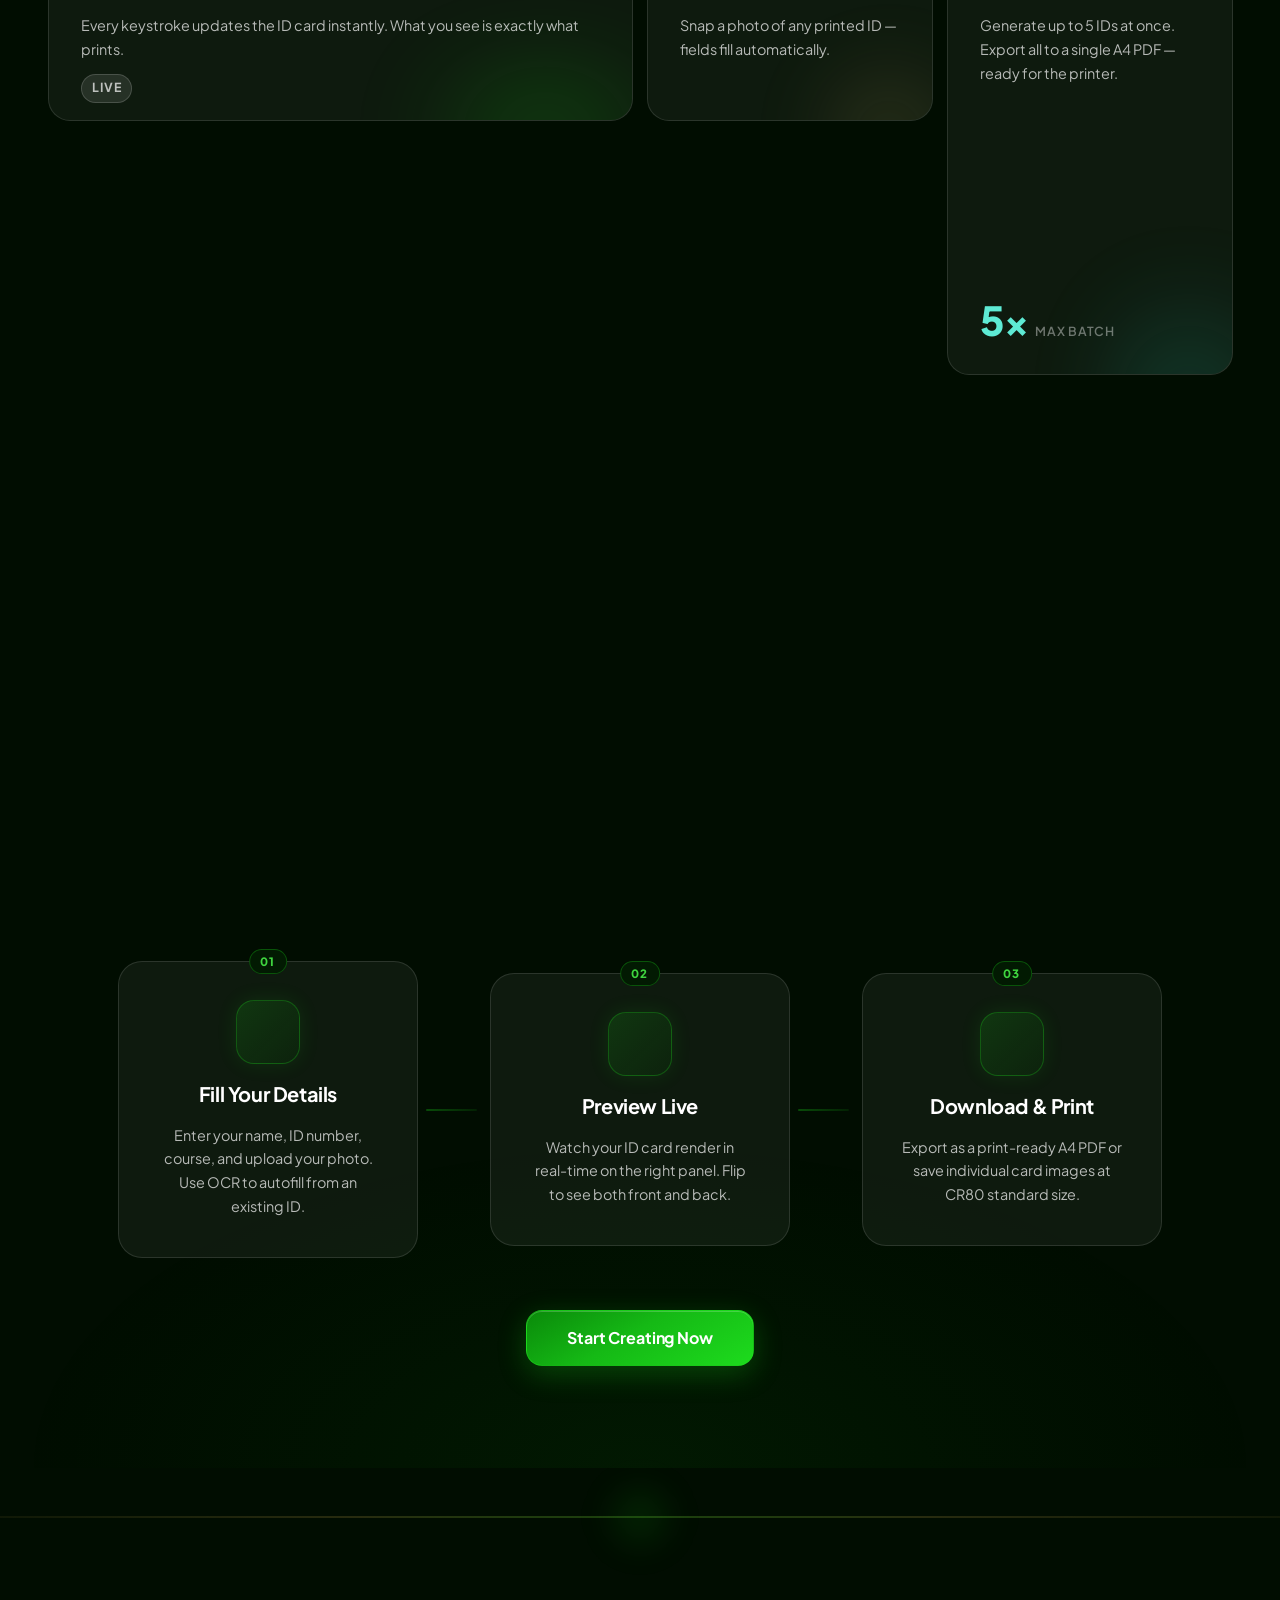
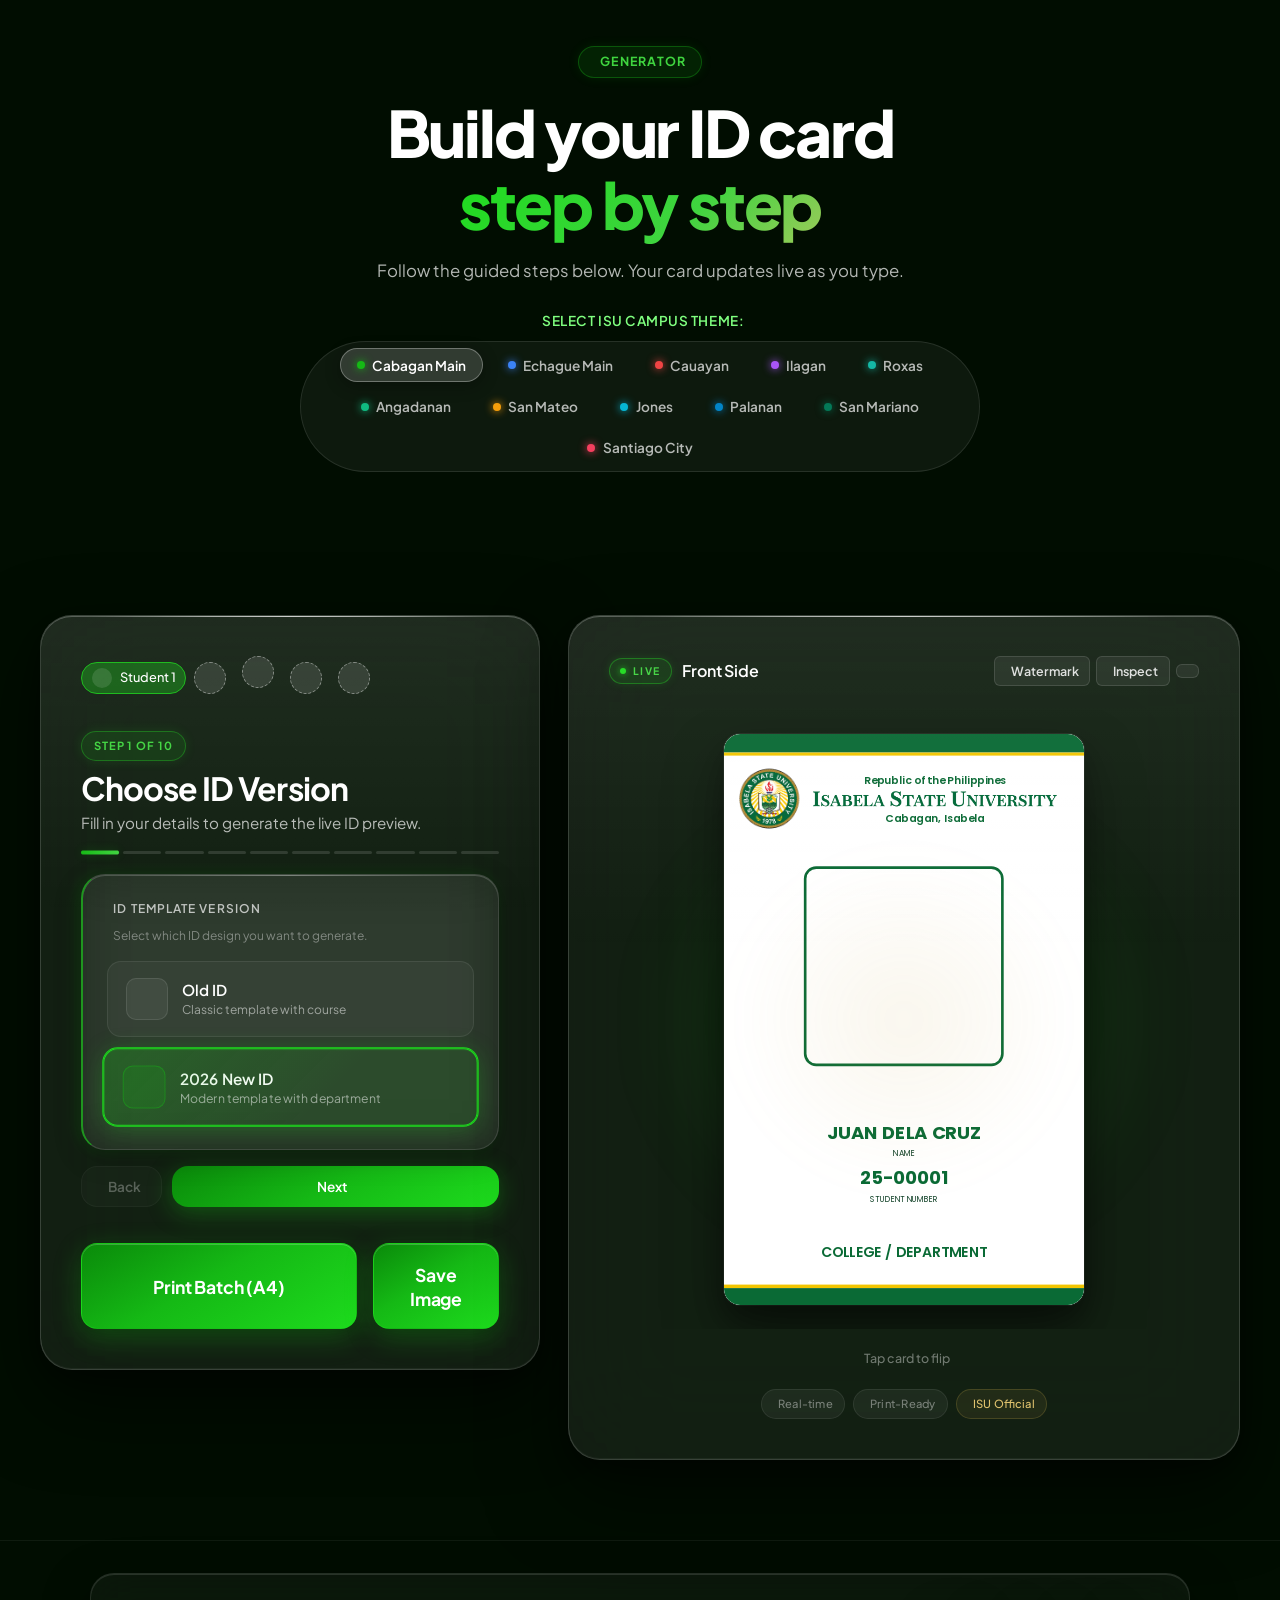
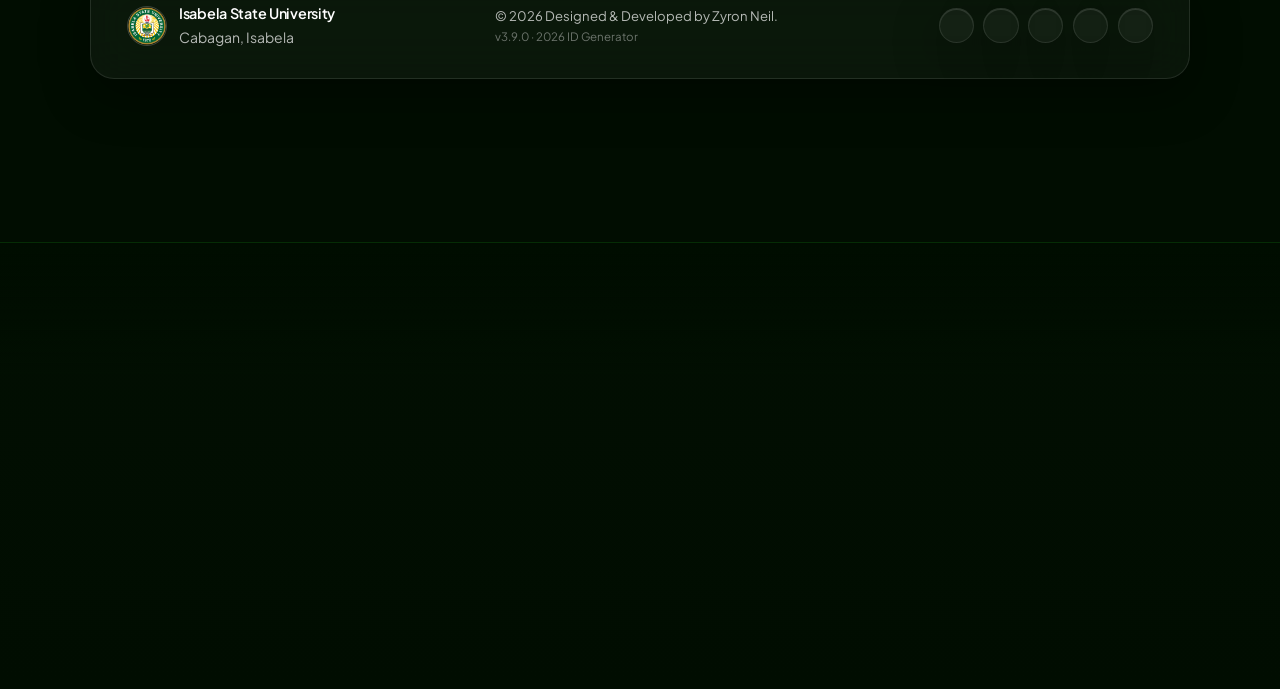
==== commit cf114489: "refactor(assets): move images/fonts to web/assets, scripts to web/tools; rename tool scripts - image" ====
--- a/web/index.html
+++ b/web/index.html
@@ -9,20 +9,20 @@
     <meta name="theme-color" content="#021a02">
     <title>ISU Premium ID Generator — Isabela State University</title>
 
-    <link rel="icon" type="image/png" href="images/isu_logo_256.png">
-    <link rel="apple-touch-icon" href="images/isu_logo_256.png">
+    <link rel="icon" type="image/png" href="assets/images/logos/isu_logo_256.png">
+    <link rel="apple-touch-icon" href="assets/images/logos/isu_logo_256.png">
     <link rel="manifest" href="manifest.webmanifest">
 
     <meta property="og:title" content="ISU Premium ID Generator — Isabela State University">
     <meta property="og:description"
         content="Generate a premium digital and print-ready Isabela State University Student ID in seconds with live preview and digital signature.">
-    <meta property="og:image" content="images/isu_logo_512.png">
+    <meta property="og:image" content="assets/images/logos/isu_logo_512.png">
     <meta property="og:type" content="website">
     <meta name="twitter:card" content="summary">
     <meta name="twitter:title" content="ISU Premium ID Generator">
     <meta name="twitter:description"
         content="Generate digital and print-ready Isabela State University Student IDs in seconds.">
-    <meta name="twitter:image" content="images/isu_logo_512.png">
+    <meta name="twitter:image" content="assets/images/logos/isu_logo_512.png">
 
   
     <link rel="dns-prefetch" href="https://fonts.googleapis.com">
@@ -54,7 +54,7 @@
 
 
 
-    <link rel="stylesheet" href="style.css?v=3.9.1">
+    <link rel="stylesheet" href="style.css?v=3.9.2">
 </head>
 
 
@@ -77,7 +77,7 @@
         <div class="nav-container">
             <div class="logo-container" onclick="document.getElementById('home').scrollIntoView({behavior:'smooth'})"
                 role="button" tabindex="0" aria-label="Back to home">
-                <img src="images/isu_logo_256.png" alt="Isabela State University Logo" class="logo-img" width="44"
+                <img src="assets/images/logos/isu_logo_256.png" alt="Isabela State University Logo" class="logo-img" width="44"
                     height="44" decoding="async">
                 <span class="logo-text">Isabela State University Cabagan </span>
             </div>
@@ -116,7 +116,7 @@
     <div class="mobile-drawer" id="mobile-drawer" role="dialog" aria-modal="true" aria-label="Navigation menu">
         <div class="mobile-drawer-header">
             <div class="mobile-drawer-brand">
-                <img loading="lazy" decoding="async" src="images/isu_logo_256.png" alt="ISU Logo" class="logo-img" width="36" height="36"
+                <img loading="lazy" decoding="async" src="assets/images/logos/isu_logo_256.png" alt="ISU Logo" class="logo-img" width="36" height="36"
                     decoding="async">
                 <span class="logo-text">ISU ID Generator</span>
             </div>
@@ -237,14 +237,14 @@
 
                     <!-- ID card front -->
                     <div class="hero-id-card hero-id-front" aria-hidden="true">
-                        <img decoding="async" src="images/2026_id/front_reference.png" alt="ISU Student ID Front" class="hero-id-img"
+                        <img decoding="async" src="assets/images/templates/2026/front_reference.png" alt="ISU Student ID Front" class="hero-id-img"
                             loading="lazy">
                         <div class="hero-card-shine"></div>
                     </div>
 
                     <!-- ID card back -->
                     <div class="hero-id-card hero-id-back" aria-hidden="true">
-                        <img decoding="async" src="images/2026_id/back_reference.png" alt="ISU Student ID Back" class="hero-id-img"
+                        <img decoding="async" src="assets/images/templates/2026/back_reference.png" alt="ISU Student ID Back" class="hero-id-img"
                             loading="lazy">
                         <div class="hero-card-shine"></div>
                     </div>
@@ -932,9 +932,9 @@
                                 <div class="cr80-face" id="cr80-front">
                                     <div class="cr80-bar cr80-bar--top"></div>
                                     <div class="cr80-bar cr80-bar--top-gold"></div>
-                                    <img decoding="async" class="cr80-seal" src="images/2026_id/cr80_seal.png" alt="Isabela State University seal">
+                                    <img decoding="async" class="cr80-seal" src="assets/images/templates/2026/cr80_seal.png" alt="Isabela State University seal">
                                     <div class="cr80-republic">Republic of the Philippines</div>
-                                    <img decoding="async" class="cr80-university" src="images/2026_id/cr80_university_wordmark.png" alt="Isabela State University">
+                                    <img decoding="async" class="cr80-university" src="assets/images/templates/2026/cr80_university_wordmark.png" alt="Isabela State University">
                                     <div class="cr80-campus">Cabagan, Isabela</div>
                                     <div class="cr80-photo-frame">
                                         <img decoding="async" class="cr80-photo" id="cr80-photo" alt="Student photo" hidden>
@@ -962,7 +962,7 @@
                                     <div class="cr80-row cr80-row--2"><span class="cr80-key">ADDRESS:</span><span class="cr80-val" id="cr80-address"></span></div>
                                     <div class="cr80-row cr80-row--3"><span class="cr80-key">CONTACT NO.:</span><span class="cr80-val" id="cr80-telephone"></span></div>
                                     <div class="cr80-row cr80-row--4"><span class="cr80-key">BIRTH DATE:</span><span class="cr80-val" id="cr80-dob"></span></div>
-                                    <img decoding="async" class="cr80-qr" src="images/2026_id/cr80_qr.png" alt="Student QR code">
+                                    <img decoding="async" class="cr80-qr" src="assets/images/templates/2026/cr80_qr.png" alt="Student QR code">
                                     <div class="cr80-sticker-band"></div>
                                     <div class="cr80-bar cr80-bar--band-top"></div>
                                     <div class="cr80-bar cr80-bar--band-bottom"></div>
@@ -972,7 +972,7 @@
                                     <div class="cr80-sticker-label cr80-sticker-label--1">1ST SEMESTER</div>
                                     <div class="cr80-sticker-label cr80-sticker-label--2">2ND SEMESTER</div>
                                     <div class="cr80-sticker-label cr80-sticker-label--3">SUMMER</div>
-                                    <img decoding="async" class="cr80-registrar-sig" src="images/2026_id/cr80_registrar_signature.png" alt="Signature of Mercy C. Albano">
+                                    <img decoding="async" class="cr80-registrar-sig" src="assets/images/templates/2026/cr80_registrar_signature.png" alt="Signature of Mercy C. Albano">
                                     <div class="cr80-center cr80-registrar">MERCY C. ALBANO</div>
                                     <div class="cr80-center cr80-registrar-title">University Registrar</div>
                                     <div class="cr80-certify">THIS IS TO CERTIFY THAT THE PERSON WHOSE PICTURE AND SIGNATURE APPEAR HEREON IS A STUDENT OF THE ISABELA STATE UNIVERSITY, CABAGAN CAMPUS.</div>
@@ -1009,7 +1009,7 @@
     <footer>
         <div class="footer-container liquid-glass">
             <div class="footer-logo">
-                <img loading="lazy" decoding="async" src="images/isu_logo_256.png" alt="ISU Logo" class="logo-img" width="32" height="32"
+                <img loading="lazy" decoding="async" src="assets/images/logos/isu_logo_256.png" alt="ISU Logo" class="logo-img" width="32" height="32"
                     decoding="async">
                 <div class="footer-logo-text">
                     <span class="footer-uni-name">Isabela State University</span>
@@ -1275,7 +1275,7 @@
                 <!-- Brand -->
                 <div class="footer-brand">
                     <div class="footer-logo">
-                        <img loading="lazy" decoding="async" src="images/isu_logo_256.png" alt="Isabela State University Logo" class="logo-img"
+                        <img loading="lazy" decoding="async" src="assets/images/logos/isu_logo_256.png" alt="Isabela State University Logo" class="logo-img"
                             width="44" height="44" loading="lazy" decoding="async">
                         <div class="footer-logo-text">
                             <span class="footer-logo-name">ISU ID Generator</span>
--- a/web/style.css
+++ b/web/style.css
@@ -158,14 +158,14 @@
 
 /* ───────────────────────────────────────────────────────────────────────────
    1a. LOCAL FONTS — Poppins (used by the CR80 ID canvas text)
-   Latin subset, SIL Open Font License 1.1 (see fonts/Poppins-OFL.txt).
+   Latin subset, SIL Open Font License 1.1 (see assets/fonts/Poppins-OFL.txt).
 ─────────────────────────────────────────────────────────────────────────── */
 @font-face {
     font-family: 'Poppins';
     font-style: normal;
     font-weight: 400;
     font-display: swap;
-    src: url('fonts/poppins-latin-400.woff2') format('woff2');
+    src: url('assets/fonts/poppins-latin-400.woff2') format('woff2');
 }
 
 @font-face {
@@ -173,7 +173,7 @@
     font-style: normal;
     font-weight: 600;
     font-display: swap;
-    src: url('fonts/poppins-latin-600.woff2') format('woff2');
+    src: url('assets/fonts/poppins-latin-600.woff2') format('woff2');
 }
 
 @font-face {
@@ -181,7 +181,7 @@
     font-style: normal;
     font-weight: 700;
     font-display: swap;
-    src: url('fonts/poppins-latin-700.woff2') format('woff2');
+    src: url('assets/fonts/poppins-latin-700.woff2') format('woff2');
 }
 
 
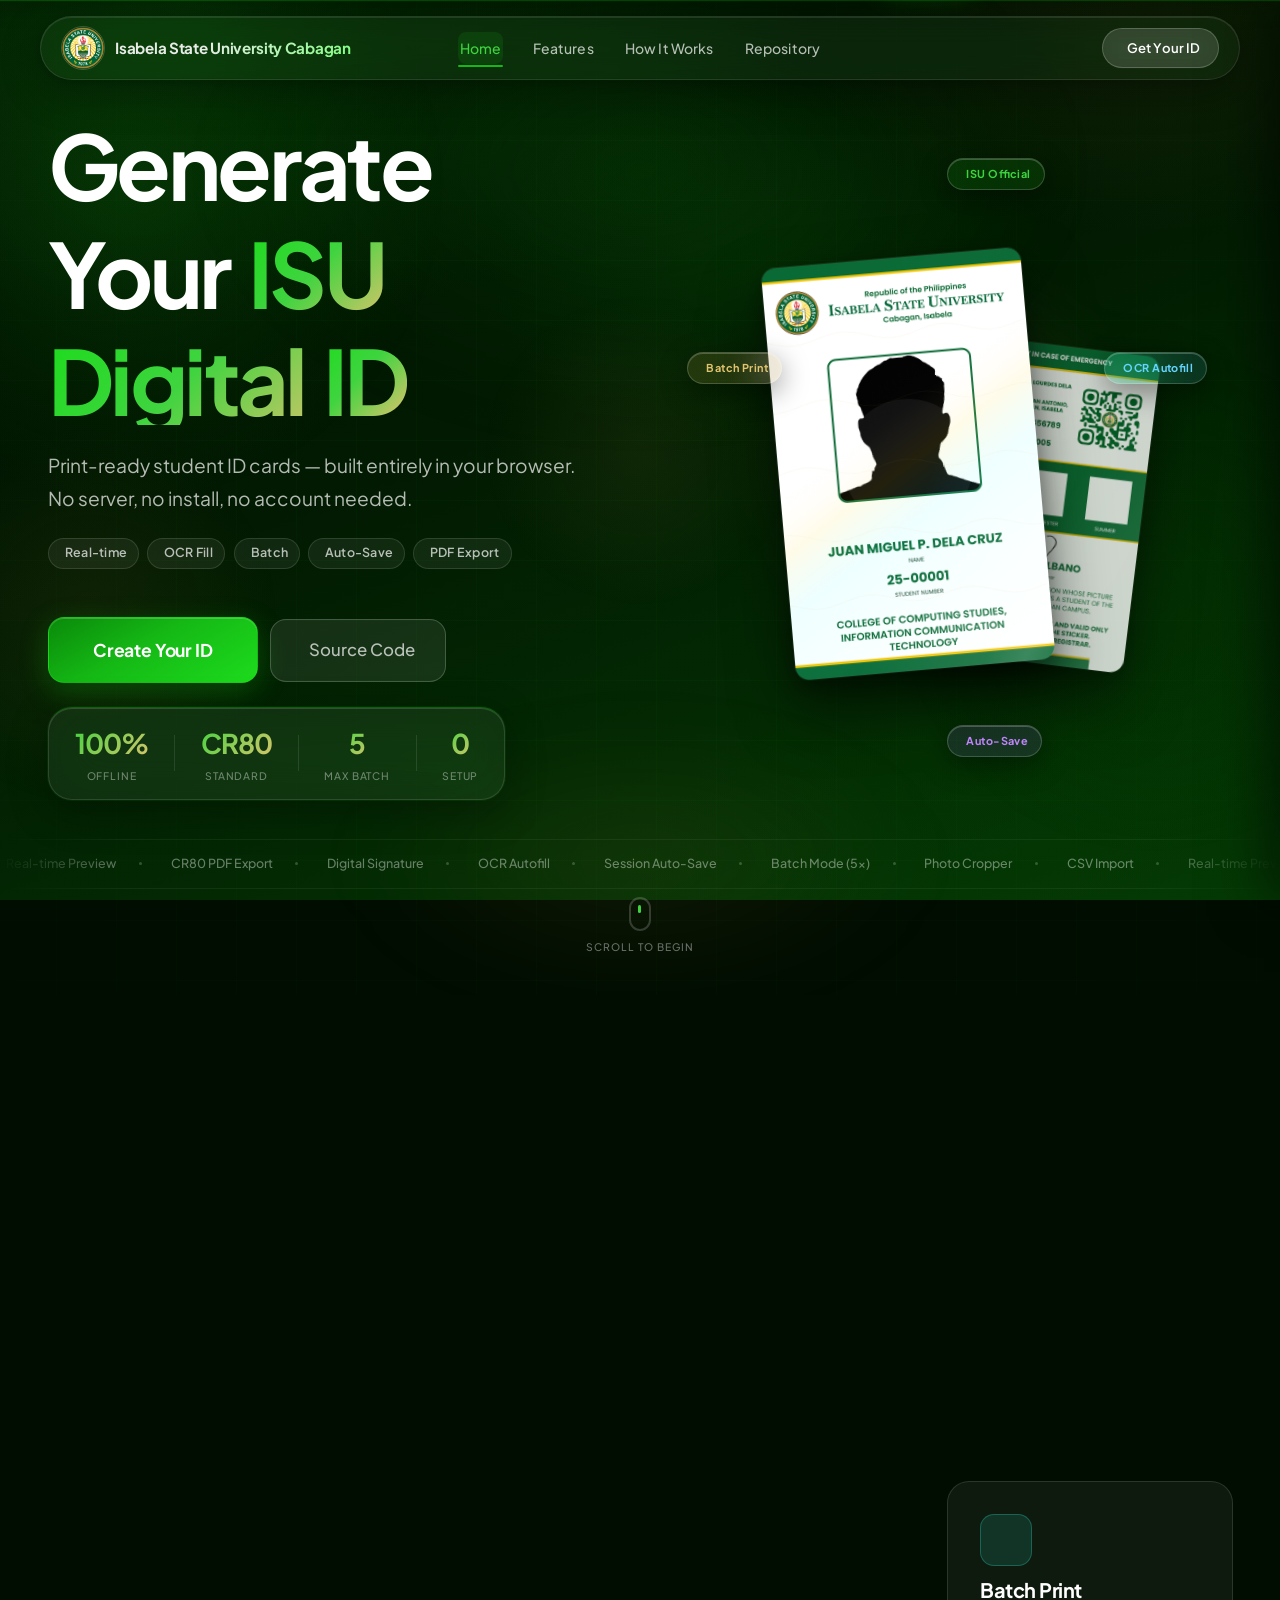
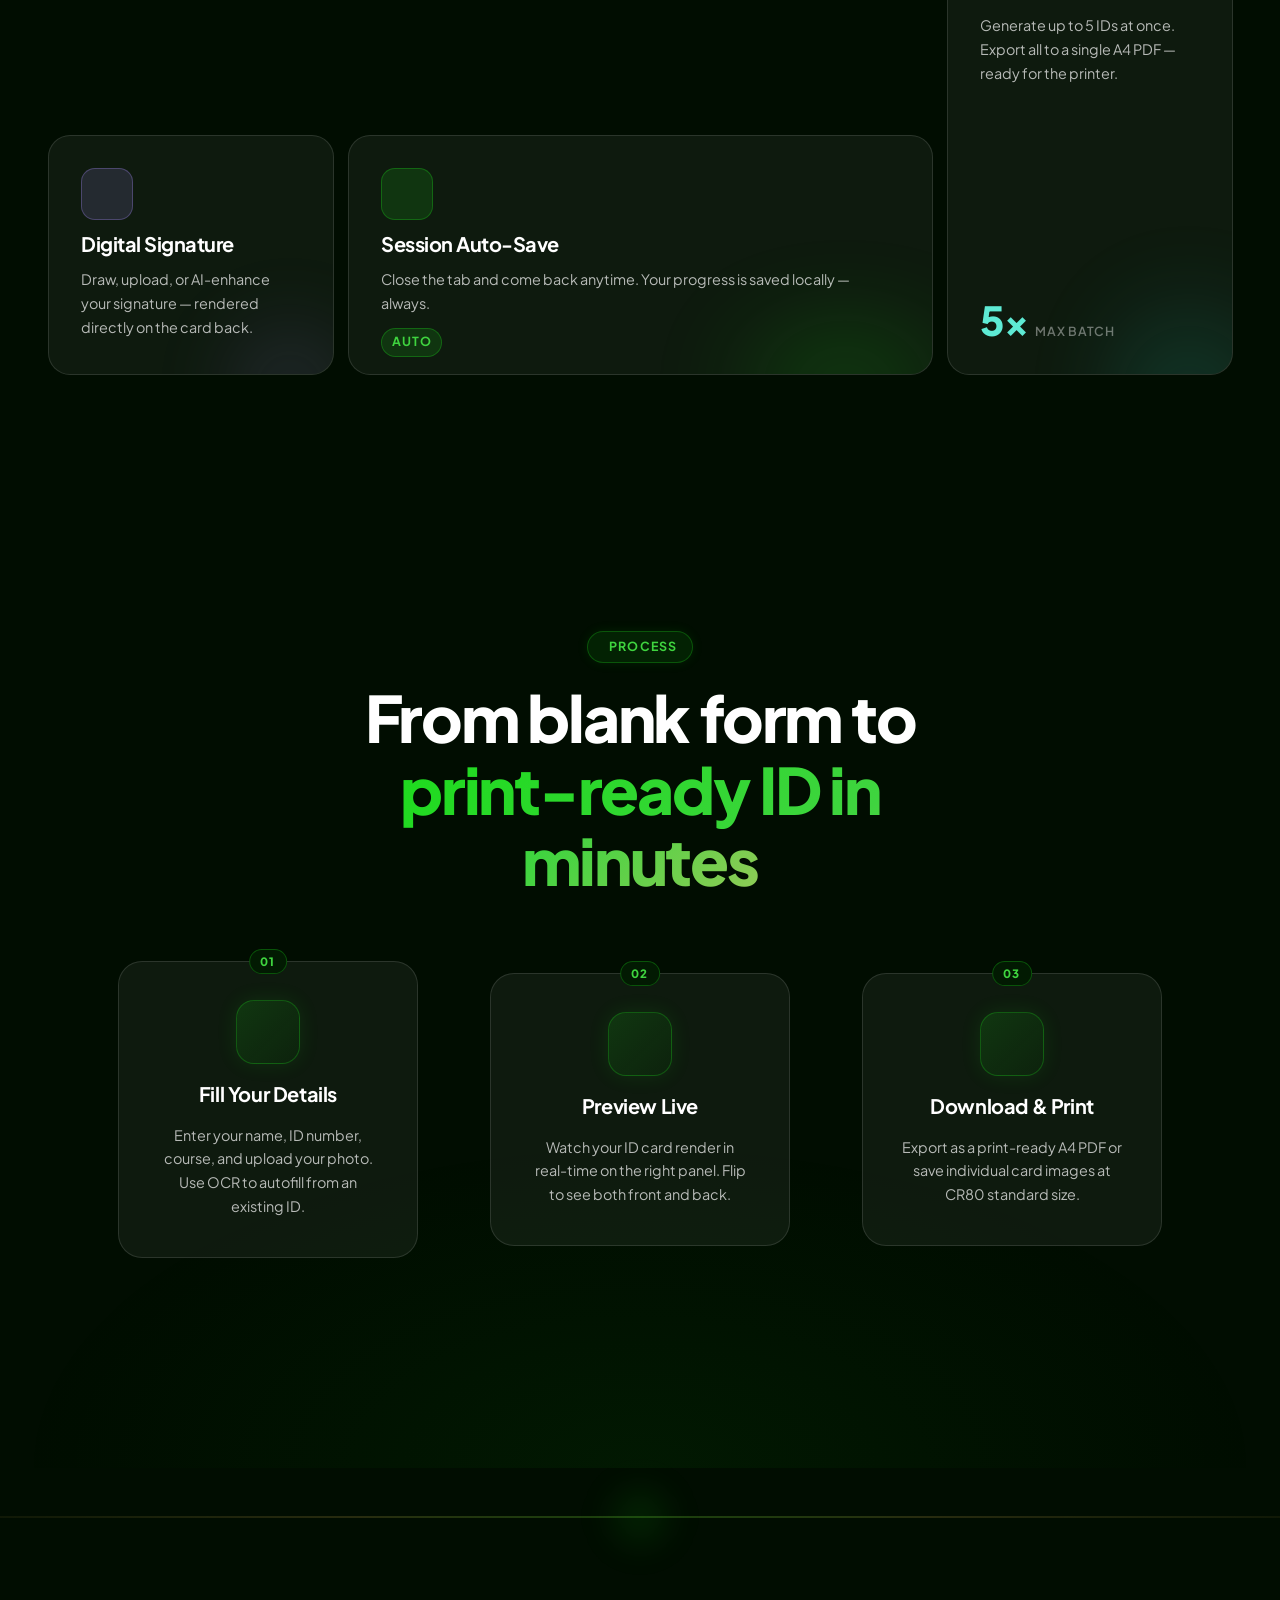
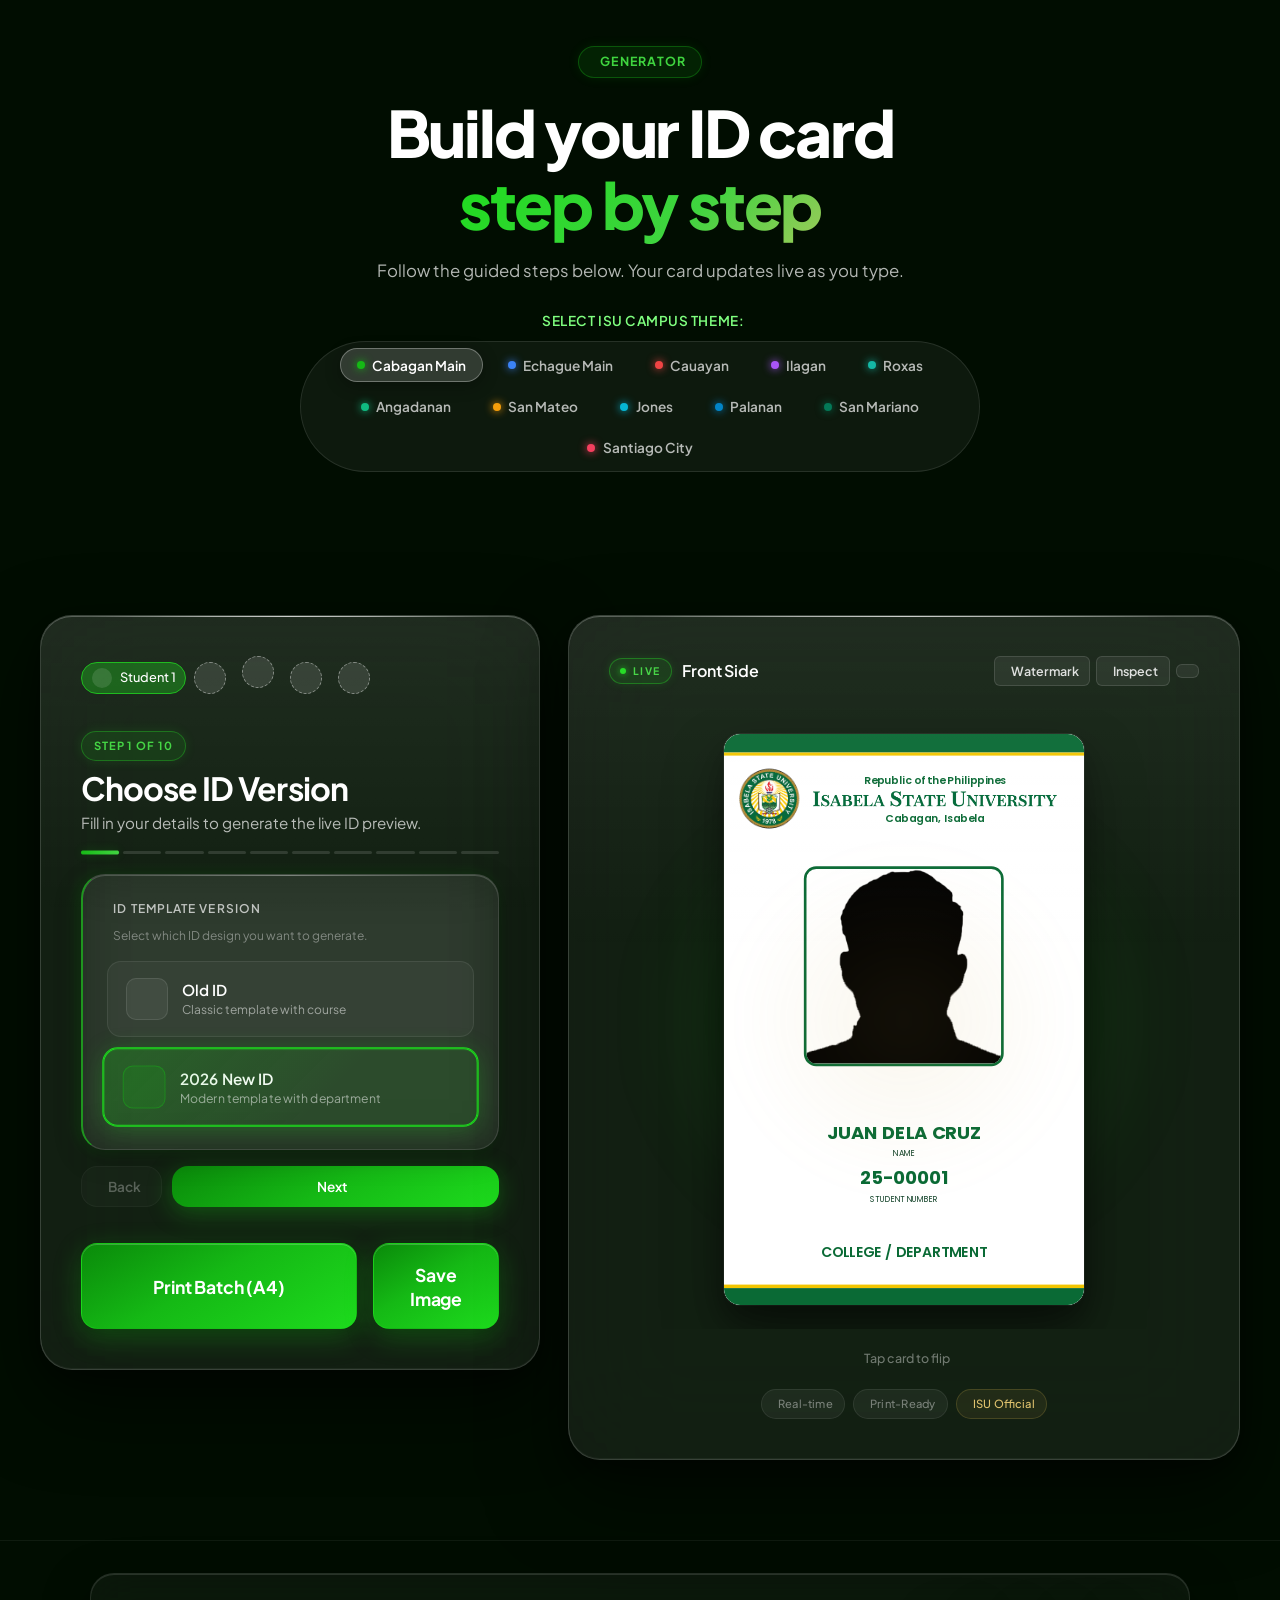
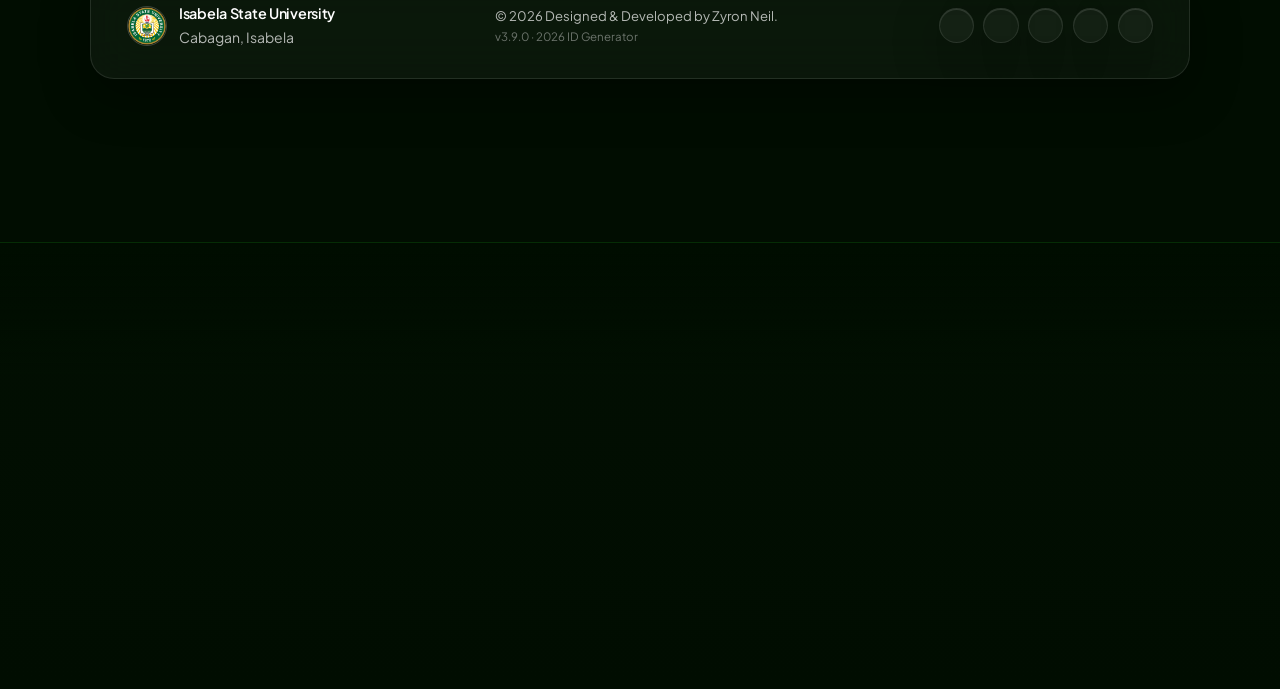
==== commit 409cd7fa: "refactor(css): split style.css into styles/{base,layout,components,features,responsive} - Contiguous" ====
--- a/web/index.html
+++ b/web/index.html
@@ -54,7 +54,50 @@
 
 
 
-    <link rel="stylesheet" href="style.css?v=3.9.2">
+    <!-- Stylesheets: order == cascade order (see styles/main.css). Add new files to sw.js PRECACHE_ASSETS too. -->
+    <link rel="stylesheet" href="styles/main.css?v=3.9.2">
+    <link rel="stylesheet" href="styles/base/tokens.css?v=3.9.2">
+    <link rel="stylesheet" href="styles/base/fonts.css?v=3.9.2">
+    <link rel="stylesheet" href="styles/base/reset.css?v=3.9.2">
+    <link rel="stylesheet" href="styles/layout/body.css?v=3.9.2">
+    <link rel="stylesheet" href="styles/layout/orbs.css?v=3.9.2">
+    <link rel="stylesheet" href="styles/components/navbar.css?v=3.9.2">
+    <link rel="stylesheet" href="styles/features/hero.css?v=3.9.2">
+    <link rel="stylesheet" href="styles/components/buttons.css?v=3.9.2">
+    <link rel="stylesheet" href="styles/layout/container.css?v=3.9.2">
+    <link rel="stylesheet" href="styles/components/glass-panel.css?v=3.9.2">
+    <link rel="stylesheet" href="styles/components/form.css?v=3.9.2">
+    <link rel="stylesheet" href="styles/features/photo-upload.css?v=3.9.2">
+    <link rel="stylesheet" href="styles/features/signature.css?v=3.9.2">
+    <link rel="stylesheet" href="styles/features/ai-signature.css?v=3.9.2">
+    <link rel="stylesheet" href="styles/features/stepper.css?v=3.9.2">
+    <link rel="stylesheet" href="styles/components/form-header.css?v=3.9.2">
+    <link rel="stylesheet" href="styles/components/download-buttons.css?v=3.9.2">
+    <link rel="stylesheet" href="styles/layout/preview-section.css?v=3.9.2">
+    <link rel="stylesheet" href="styles/features/card-preview.css?v=3.9.2">
+    <link rel="stylesheet" href="styles/components/chips.css?v=3.9.2">
+    <link rel="stylesheet" href="styles/components/liquid-glass.css?v=3.9.2">
+    <link rel="stylesheet" href="styles/components/footer.css?v=3.9.2">
+    <link rel="stylesheet" href="styles/base/animations.css?v=3.9.2">
+    <link rel="stylesheet" href="styles/responsive/breakpoints.css?v=3.9.2">
+    <link rel="stylesheet" href="styles/features/session-restore.css?v=3.9.2">
+    <link rel="stylesheet" href="styles/features/ocr.css?v=3.9.2">
+    <link rel="stylesheet" href="styles/base/accessibility.css?v=3.9.2">
+    <link rel="stylesheet" href="styles/features/id-version.css?v=3.9.2">
+    <link rel="stylesheet" href="styles/components/enhancements.css?v=3.9.2">
+    <link rel="stylesheet" href="styles/features/hero-split.css?v=3.9.2">
+    <link rel="stylesheet" href="styles/features/features-section.css?v=3.9.2">
+    <link rel="stylesheet" href="styles/features/how-it-works.css?v=3.9.2">
+    <link rel="stylesheet" href="styles/responsive/sections.css?v=3.9.2">
+    <link rel="stylesheet" href="styles/components/mobile-nav.css?v=3.9.2">
+    <link rel="stylesheet" href="styles/features/bento.css?v=3.9.2">
+    <link rel="stylesheet" href="styles/responsive/hero-mobile.css?v=3.9.2">
+    <link rel="stylesheet" href="styles/components/section-divider.css?v=3.9.2">
+    <link rel="stylesheet" href="styles/components/site-footer.css?v=3.9.2">
+    <link rel="stylesheet" href="styles/base/reduced-motion.css?v=3.9.2">
+    <link rel="stylesheet" href="styles/responsive/performance.css?v=3.9.2">
+    <link rel="stylesheet" href="styles/features/cr80-card.css?v=3.9.2">
+    <link rel="stylesheet" href="styles/responsive/adaptive.css?v=3.9.2">
 </head>
 
 
--- a/web/styles/main.css
+++ b/web/styles/main.css
@@ -0,0 +1,83 @@
+/* ═══════════════════════════════════════════════════════════════════════════
+   ISU PREMIUM ID GENERATOR — DESIGN SYSTEM
+   Apple-inspired Glassmorphism · Inter Typography · ISU Green + Gold Palette
+   ═══════════════════════════════════════════════════════════════════════════
+
+   SECTIONS:
+   1.  Design Tokens (CSS Variables)
+   1a. Local Fonts (Poppins for the CR80 ID)
+   2.  Reset & Base
+   3.  Body & Background
+   4.  Floating Orbs
+   5.  Nav Backdrop & Navbar
+   6.  Hero Section
+   7.  Main Container (Split Grid)
+   8.  Glass Panel Base
+   9.  Form Section
+   10. Form Groups & Inputs
+   11. Photo Upload Area
+   12. Signature Pad
+   13. Stepper System (Header, Meta, Nav)
+   14. Desktop Form Header
+   15. Download Buttons
+   16. Preview Section
+   17. Card Stage & Flip Card
+   18. Preview Chips & Flip Hint
+   19. Liquid Glass & Shared Components
+   20. Footer
+   21. Animations & Keyframes
+   22. Responsive Breakpoints
+   23. CR80 ID — live HTML preview
+═══════════════════════════════════════════════════════════════════════════ */
+
+/* ──────────────────────────────────────────────────────────────────────────
+   STYLESHEET LOAD ORDER  (see the <link> tags in index.html)
+   The cascade order of the original single style.css is preserved exactly:
+   files are listed in source order, grouped by layer folder
+   (base / layout / components / features / responsive). Do NOT reorder the
+   <link> tags without checking the cascade — later files override earlier ones.
+   When adding a file, add its <link> in index.html AND to sw.js PRECACHE_ASSETS.
+   main.css
+   base/tokens.css
+   base/fonts.css
+   base/reset.css
+   layout/body.css
+   layout/orbs.css
+   components/navbar.css
+   features/hero.css
+   components/buttons.css
+   layout/container.css
+   components/glass-panel.css
+   components/form.css
+   features/photo-upload.css
+   features/signature.css
+   features/ai-signature.css
+   features/stepper.css
+   components/form-header.css
+   components/download-buttons.css
+   layout/preview-section.css
+   features/card-preview.css
+   components/chips.css
+   components/liquid-glass.css
+   components/footer.css
+   base/animations.css
+   responsive/breakpoints.css
+   features/session-restore.css
+   features/ocr.css
+   base/accessibility.css
+   features/id-version.css
+   components/enhancements.css
+   features/hero-split.css
+   features/features-section.css
+   features/how-it-works.css
+   responsive/sections.css
+   components/mobile-nav.css
+   features/bento.css
+   responsive/hero-mobile.css
+   components/section-divider.css
+   components/site-footer.css
+   base/reduced-motion.css
+   responsive/performance.css
+   features/cr80-card.css
+   responsive/adaptive.css
+────────────────────────────────────────────────────────────────────────── */
--- a/web/styles/base/tokens.css
+++ b/web/styles/base/tokens.css
@@ -0,0 +1,125 @@
+/* ───────────────────────────────────────────────────────────────────────────
+   1. DESIGN TOKENS
+─────────────────────────────────────────────────────────────────────────── */
+:root {
+    /* ── Color Palette ── */
+    /* ISU Forest Greens */
+    --forest-950: #010d01;
+    --forest-900: #021a02;
+    --forest-800: #043904;
+    --forest-700: #065806;
+    --forest-600: #0a8a0a;
+    --green-500: #15B915;
+    --green-vivid: #1ddb1d;
+    --green-400: #3fd43f;
+    --green-300: #7fff7f;
+    --green-glow: rgba(21, 185, 21, 0.20);
+    --green-glow-strong: rgba(21, 185, 21, 0.40);
+    --green-glow-vivid: rgba(29, 219, 29, 0.55);
+
+    /* Gold Accent — "Premium" */
+    --gold-600: #A07830;
+    --gold-500: #C9A84C;
+    --gold-400: #E0C36E;
+    --gold-300: #F0D98A;
+    --gold-200: #FAF0C0;
+    --gold-glow: rgba(201, 168, 76, 0.25);
+    --gold-glow-strong: rgba(201, 168, 76, 0.50);
+
+    /* Neutrals */
+    --white: #ffffff;
+    --white-90: rgba(255, 255, 255, 0.90);
+    --white-70: rgba(255, 255, 255, 0.70);
+    --white-50: rgba(255, 255, 255, 0.50);
+    --white-40: rgba(255, 255, 255, 0.40);
+    --white-20: rgba(255, 255, 255, 0.20);
+    --white-15: rgba(255, 255, 255, 0.15);
+    --white-12: rgba(255, 255, 255, 0.12);
+    --white-08: rgba(255, 255, 255, 0.08);
+    --white-05: rgba(255, 255, 255, 0.05);
+    --white-03: rgba(255, 255, 255, 0.03);
+    --black-60: rgba(0, 0, 0, 0.60);
+    --black-40: rgba(0, 0, 0, 0.40);
+    --black-20: rgba(0, 0, 0, 0.20);
+
+    /* ── Semantic Colors ── */
+    --text-primary: var(--white);
+    --text-secondary: var(--white-70);
+    --text-muted: var(--white-40);
+    --accent: var(--green-500);
+    --accent-hover: var(--green-400);
+    --danger: #ff3b30;
+
+    /* ── Shadow Tokens ── */
+    --shadow-glow-green: 0 0 24px rgba(29, 219, 29, 0.40), 0 0 8px rgba(29, 219, 29, 0.25);
+    --shadow-glow-gold: 0 0 24px rgba(201, 168, 76, 0.40), 0 0 8px rgba(201, 168, 76, 0.25);
+    --shadow-card: 0 32px 80px rgba(0, 0, 0, 0.55), 0 12px 32px rgba(0, 0, 0, 0.30);
+    --shadow-button: 0 8px 24px rgba(0, 0, 0, 0.28), 0 2px 6px rgba(0, 0, 0, 0.18);
+
+    /* ── Glass Tiers ── */
+    /* Tier 1: Main panels (form, preview, hero) */
+    --glass-t1-bg: rgba(255, 255, 255, 0.07);
+    --glass-t1-border: rgba(255, 255, 255, 0.16);
+    --glass-t1-blur: 56px;
+    --glass-t1-shadow:
+        inset 0 1px 0 rgba(255, 255, 255, 0.26),
+        inset 0 -1px 0 rgba(255, 255, 255, 0.05),
+        0 32px 80px rgba(0, 0, 0, 0.55),
+        0 8px 24px rgba(0, 0, 0, 0.30);
+
+    /* Tier 2: Inner cards (form groups) */
+    --glass-t2-bg: rgba(255, 255, 255, 0.055);
+    --glass-t2-border: rgba(255, 255, 255, 0.12);
+    --glass-t2-blur: 28px;
+    --glass-t2-shadow:
+        inset 0 1px 0 rgba(255, 255, 255, 0.18),
+        0 8px 28px rgba(0, 0, 0, 0.22);
+
+    /* Tier 3: Nav / Footer elements */
+    --glass-t3-bg: rgba(255, 255, 255, 0.04);
+    --glass-t3-border: rgba(255, 255, 255, 0.10);
+    --glass-t3-blur: 24px;
+
+    /* ── Spacing Scale ── */
+    --sp-xs: 0.25rem;
+    /* 4px  */
+    --sp-sm: 0.5rem;
+    /* 8px  */
+    --sp-md: 0.75rem;
+    /* 12px */
+    --sp-lg: 1rem;
+    /* 16px */
+    --sp-xl: 1.5rem;
+    /* 24px */
+    --sp-2xl: 2rem;
+    /* 32px */
+    --sp-3xl: 2.5rem;
+    /* 40px */
+
+    /* ── Border Radius ── */
+    --radius-sm: 8px;
+    --radius-md: 12px;
+    --radius-lg: 16px;
+    --radius-xl: 24px;
+    --radius-2xl: 32px;
+    --radius-full: 9999px;
+
+    /* ── Typography ── */
+    --font-base: 'Plus Jakarta Sans', -apple-system, BlinkMacSystemFont, 'Segoe UI', sans-serif;
+    --font-card: 'Roboto Condensed', 'Arial Narrow', sans-serif;
+
+    /* ── Transitions ── */
+    --ease-spring: cubic-bezier(0.175, 0.885, 0.32, 1.275);
+    --ease-smooth: cubic-bezier(0.25, 0.8, 0.25, 1);
+    --ease-out: cubic-bezier(0.0, 0.0, 0.2, 1);
+    --ease-bounce: cubic-bezier(0.34, 1.56, 0.64, 1);
+    --dur-fast: 150ms;
+    --dur-base: 280ms;
+    --dur-slow: 600ms;
+
+    /* ── Layout ── */
+    --navbar-height: 80px;
+    --container-max: 1400px;
+}
+
+
--- a/web/styles/base/fonts.css
+++ b/web/styles/base/fonts.css
@@ -0,0 +1,29 @@
+/* ───────────────────────────────────────────────────────────────────────────
+   1a. LOCAL FONTS — Poppins (used by the CR80 ID canvas text)
+   Latin subset, SIL Open Font License 1.1 (see assets/fonts/Poppins-OFL.txt).
+─────────────────────────────────────────────────────────────────────────── */
+@font-face {
+    font-family: 'Poppins';
+    font-style: normal;
+    font-weight: 400;
+    font-display: swap;
+    src: url('../../assets/fonts/poppins-latin-400.woff2') format('woff2');
+}
+
+@font-face {
+    font-family: 'Poppins';
+    font-style: normal;
+    font-weight: 600;
+    font-display: swap;
+    src: url('../../assets/fonts/poppins-latin-600.woff2') format('woff2');
+}
+
+@font-face {
+    font-family: 'Poppins';
+    font-style: normal;
+    font-weight: 700;
+    font-display: swap;
+    src: url('../../assets/fonts/poppins-latin-700.woff2') format('woff2');
+}
+
+
--- a/web/styles/layout/body.css
+++ b/web/styles/layout/body.css
@@ -0,0 +1,44 @@
+/* ───────────────────────────────────────────────────────────────────────────
+   3. BODY & BACKGROUND
+─────────────────────────────────────────────────────────────────────────── */
+body {
+    min-height: 100vh;
+    display: flex;
+    flex-direction: column;
+    align-items: center;
+    justify-content: flex-start;
+    gap: clamp(2rem, 4vw, 3rem);
+    position: relative;
+}
+
+/* Flex-column body centres children by content size; without this a wide
+   min-content (e.g. 200px step cards) stretched sections past the viewport
+   on 320px phones. Sections must be viewport-wide and allowed to shrink. */
+body > section,
+body > main,
+body > footer {
+    width: 100%;
+    min-width: 0;
+}
+
+/*
+ * PERF FIX 1: Background is painted once on a fixed pseudo-element.
+ * This avoids the repaint triggered by `background-attachment: fixed`
+ * on the body during every scroll frame.
+ */
+body::before {
+    content: '';
+    position: fixed;
+    inset: 0;
+    z-index: -1;
+    /* Premium layered gradient background */
+    background:
+        radial-gradient(ellipse 80% 60% at 15% 0%, rgba(10, 80, 10, 0.38) 0%, transparent 60%),
+        radial-gradient(ellipse 60% 50% at 85% 100%, rgba(4, 57, 4, 0.50) 0%, transparent 60%),
+        radial-gradient(ellipse 40% 40% at 60% 30%, rgba(21, 185, 21, 0.07) 0%, transparent 55%),
+        radial-gradient(ellipse 45% 35% at 90% 5%, rgba(160, 120, 48, 0.08) 0%, transparent 60%),
+        linear-gradient(160deg, var(--forest-950) 0%, var(--forest-900) 45%, var(--forest-800) 100%);
+    pointer-events: none;
+}
+
+
--- a/web/styles/layout/orbs.css
+++ b/web/styles/layout/orbs.css
@@ -0,0 +1,66 @@
+/* ───────────────────────────────────────────────────────────────────────────
+   4. FLOATING ORBS (Decorative Background Blobs)
+─────────────────────────────────────────────────────────────────────────── */
+.floating-orbs {
+    position: fixed;
+    inset: 0;
+    z-index: 0;
+    pointer-events: none;
+    overflow: hidden;
+}
+
+.orb {
+    position: absolute;
+    border-radius: 50%;
+    /*
+     * PERF FIX 2: Removed filter:blur(80px) — a large-radius CSS blur
+     * is one of the most GPU-intensive operations in the browser.
+     * The orbs already use radial-gradient(…, transparent) which gives
+     * a soft, naturally-diffused edge without any blur calculation.
+     * On mobile we additionally hide them via the media query below.
+     */
+}
+
+.orb-1 {
+    width: clamp(400px, 50vw, 700px);
+    height: clamp(400px, 50vw, 700px);
+    background: radial-gradient(circle, rgba(21, 185, 21, 0.16) 0%, rgba(10, 100, 10, 0.08) 50%, transparent 70%);
+    top: -15%;
+    left: -15%;
+}
+
+.orb-2 {
+    width: clamp(300px, 40vw, 550px);
+    height: clamp(300px, 40vw, 550px);
+    background: radial-gradient(circle, rgba(4, 57, 4, 0.30) 0%, transparent 70%);
+    bottom: 5%;
+    right: -10%;
+}
+
+.orb-3 {
+    width: clamp(200px, 25vw, 400px);
+    height: clamp(200px, 25vw, 400px);
+    background: radial-gradient(circle, rgba(201, 168, 76, 0.07) 0%, transparent 70%);
+    top: 50%;
+    left: 50%;
+    transform: translate(-50%, -50%);
+}
+
+.orb-4 {
+    width: clamp(250px, 30vw, 480px);
+    height: clamp(250px, 30vw, 480px);
+    background: radial-gradient(circle, rgba(160, 120, 48, 0.09) 0%, transparent 70%);
+    bottom: 10%;
+    left: -8%;
+}
+
+/* Ensure all page content sits above orbs */
+nav,
+section,
+main,
+footer {
+    position: relative;
+    z-index: 1;
+}
+
+
--- a/web/styles/components/navbar.css
+++ b/web/styles/components/navbar.css
@@ -0,0 +1,168 @@
+/* ───────────────────────────────────────────────────────────────────────────
+   5. NAV BACKDROP & NAVBAR
+─────────────────────────────────────────────────────────────────────────── */
+.top-nav-backdrop {
+    position: fixed;
+    top: 0;
+    left: 0;
+    width: 100%;
+    height: 130px;
+    z-index: 990;
+    pointer-events: none;
+    backdrop-filter: blur(8px);
+    -webkit-backdrop-filter: blur(8px);
+    mask-image: linear-gradient(to bottom, rgba(0, 0, 0, 1) 50%, rgba(0, 0, 0, 0) 100%);
+    -webkit-mask-image: linear-gradient(to bottom, rgba(0, 0, 0, 1) 50%, rgba(0, 0, 0, 0) 100%);
+}
+
+#navbar {
+    position: fixed;
+    top: 16px;
+    left: 50%;
+    transform: translateX(-50%);
+    width: min(96%, 1200px);
+    z-index: 1000;
+    border-radius: var(--radius-full) !important;
+    transition: top var(--dur-base) var(--ease-smooth),
+        box-shadow var(--dur-base) var(--ease-smooth),
+        width var(--dur-slow) var(--ease-smooth);
+    will-change: transform;
+}
+
+#navbar.scrolled {
+    top: 10px;
+    backdrop-filter: blur(28px) saturate(180%) brightness(110%);
+    -webkit-backdrop-filter: blur(28px) saturate(180%) brightness(110%);
+}
+
+.nav-container {
+    display: flex;
+    align-items: center;
+    justify-content: space-between;
+    padding: 0.55rem 1.25rem;
+    gap: 1rem;
+    min-height: 56px;
+}
+
+.logo-container {
+    display: flex;
+    align-items: center;
+    gap: 0.65rem;
+    cursor: pointer;
+    user-select: none;
+    flex-shrink: 0;
+}
+
+#navbar .logo-img {
+    width: 2.75rem;
+    height: 2.75rem;
+    border-radius: 50%;
+    object-fit: cover;
+    transition: transform var(--dur-base) var(--ease-spring);
+    border: 1.5px solid var(--white-20);
+}
+
+#navbar .logo-img:hover {
+    transform: scale(1.1) rotate(5deg);
+}
+
+.logo-img {
+    width: 2rem;
+    height: 2rem;
+    border-radius: 50%;
+    object-fit: cover;
+}
+
+.logo-text {
+    font-size: 0.95rem;
+    font-weight: 700;
+    letter-spacing: -0.02em;
+    line-height: 1.2;
+    background: linear-gradient(135deg, var(--white-90) 40%, var(--green-300) 100%);
+    -webkit-background-clip: text;
+    -webkit-text-fill-color: transparent;
+    background-clip: text;
+}
+
+.desktop-menu {
+    display: none; /* hidden below 861px; shown via media query below */
+    align-items: center;
+    gap: 1.75rem;
+}
+
+.nav-link {
+    font-size: 0.875rem;
+    font-weight: 500;
+    color: var(--text-secondary);
+    letter-spacing: 0.01em;
+    transition: color var(--dur-fast) ease;
+    position: relative;
+    padding: 0.3rem 0.1rem;
+    text-decoration: none;
+    border-radius: var(--radius-sm);
+}
+
+.nav-link:focus-visible {
+    outline: 2px solid var(--green-400);
+    outline-offset: 4px;
+}
+
+.nav-link::after {
+    content: '';
+    position: absolute;
+    bottom: -3px;
+    left: 0;
+    width: 0%;
+    height: 1.5px;
+    background: var(--accent);
+    transition: width var(--dur-base) var(--ease-smooth);
+    border-radius: 1px;
+}
+
+.nav-link:hover {
+    color: var(--text-primary);
+}
+
+.nav-link:hover::after {
+    width: 100%;
+}
+
+.nav-actions {
+    flex-shrink: 0;
+    display: flex;
+    align-items: center;
+    gap: 0.5rem;
+}
+
+/* Navbar CTA button */
+.btn-nav {
+    display: inline-flex;
+    align-items: center;
+    gap: 0.4rem;
+    padding: 0.55rem 1.1rem;
+    border-radius: var(--radius-full);
+    background: var(--white-12);
+    border: 1px solid var(--white-20);
+    color: var(--text-primary);
+    font-size: 0.82rem;
+    font-weight: 600;
+    backdrop-filter: blur(10px);
+    -webkit-backdrop-filter: blur(10px);
+    transition: all var(--dur-base) var(--ease-smooth);
+    letter-spacing: 0.01em;
+    white-space: nowrap;
+}
+
+.btn-nav i {
+    font-size: 1rem;
+}
+
+.btn-nav:hover {
+    background: rgba(21, 185, 21, 0.18);
+    border-color: rgba(21, 185, 21, 0.55);
+    color: var(--green-300);
+    box-shadow: 0 0 20px rgba(21, 185, 21, 0.25), 0 4px 12px rgba(0, 0, 0, 0.3);
+    transform: scale(1.04) translateY(-1px);
+}
+
+
--- a/web/styles/features/hero.css
+++ b/web/styles/features/hero.css
@@ -0,0 +1,698 @@
+/* ───────────────────────────────────────────────────────────────────────────
+   6. HERO SECTION — Cinematic Full-Width Layout
+––––––––––––––––––––––––––––––––––––––––––––––––––––––––––––––––––––––––––– */
+.hero-section {
+    width: 100%;
+    margin: 0 auto;
+    position: relative;
+    display: flex;
+    flex-direction: column;
+    align-items: center;
+    justify-content: center;
+    min-height: auto;
+    padding-top: calc(var(--navbar-height, 60px) + 1.25rem);
+    padding-bottom: 1.25rem;
+    overflow: hidden;
+    contain: layout style;
+}
+
+/* ── Static CSS mesh grid background ─────────────────────────────────── */
+.hero-mesh {
+    position: absolute;
+    inset: -10% -5%;
+    background-image:
+        linear-gradient(rgba(21, 185, 21, 0.04) 1px, transparent 1px),
+        linear-gradient(90deg, rgba(21, 185, 21, 0.04) 1px, transparent 1px);
+    background-size: 60px 60px;
+    animation: none;
+    pointer-events: none;
+    z-index: 0;
+    mask-image: radial-gradient(ellipse 80% 80% at 50% 50%, black 30%, transparent 100%);
+    -webkit-mask-image: radial-gradient(ellipse 80% 80% at 50% 50%, black 30%, transparent 100%);
+}
+
+/* ── Static ambient glows ───────────────────────────────────────────── */
+.hero-glow-primary {
+    position: absolute;
+    top: -10%;
+    left: 50%;
+    transform: translateX(-50%);
+    width: clamp(500px, 80vw, 900px);
+    height: clamp(400px, 60vh, 700px);
+    background: radial-gradient(ellipse,
+            rgba(21, 185, 21, 0.12) 0%,
+            rgba(21, 185, 21, 0.04) 40%,
+            transparent 70%);
+    /* PERF FIX 2b: Reduced hero glow blur from 60px → 30px */
+    filter: blur(30px);
+    animation: none;
+    pointer-events: none;
+    z-index: 0;
+}
+
+.hero-glow-gold {
+    position: absolute;
+    bottom: 0;
+    left: 50%;
+    transform: translateX(-50%);
+    width: clamp(300px, 50vw, 600px);
+    height: clamp(200px, 30vh, 400px);
+    background: radial-gradient(ellipse,
+            rgba(201, 168, 76, 0.08) 0%,
+            transparent 70%);
+    /* PERF FIX 2b: Reduced hero gold glow blur from 80px → 40px */
+    filter: blur(40px);
+    animation: none;
+    pointer-events: none;
+    z-index: 0;
+}
+
+@keyframes glowBreath {
+
+    0%,
+    100% {
+        opacity: 0.6;
+        transform: translateX(-50%) scale(1);
+    }
+
+    50% {
+        opacity: 1;
+        transform: translateX(-50%) scale(1.08);
+    }
+}
+
+
+/* ── Main hero content column ────────────────────────────────────────── */
+.hero-content {
+    position: relative;
+    z-index: 1;
+    /* Mobile: single column, everything centered */
+    display: flex;
+    flex-direction: column;
+    align-items: center;
+    text-align: center;
+    gap: clamp(1rem, 2vw, 1.5rem);
+    width: 100%;
+    max-width: var(--container-max);
+    margin: 0 auto;
+    padding: 1.5rem clamp(1.25rem, 4vw, 2.5rem) 1rem;
+    animation: heroFadeUp 0.9s var(--ease-out) both;
+}
+
+@keyframes heroFadeUp {
+    from {
+        opacity: 0;
+        transform: translateY(30px);
+    }
+
+    to {
+        opacity: 1;
+        transform: translateY(0);
+    }
+}
+
+/* ── Hero badge ──────────────────────────────────────────────────────── */
+.hero-badge {
+    display: inline-flex;
+    align-items: center;
+    gap: 0.5rem;
+    padding: 0.4rem 1.1rem;
+    border-radius: var(--radius-full);
+    background: rgba(201, 168, 76, 0.10);
+    border: 1px solid rgba(201, 168, 76, 0.28);
+    color: var(--gold-400);
+    font-size: 0.72rem;
+    font-weight: 600;
+    letter-spacing: 0.10em;
+    text-transform: uppercase;
+    animation: heroFadeUp 0.7s var(--ease-out) both;
+}
+
+.hero-badge-dot {
+    width: 6px;
+    height: 6px;
+    border-radius: 50%;
+    background: var(--gold-400);
+    animation: pulseDot 2s ease-in-out infinite;
+    flex-shrink: 0;
+}
+
+/* ── Staggered word headline ──────────────────────────────────────────── */
+.hero-title {
+    font-size: clamp(3rem, 7.5vw, 6.5rem);
+    font-weight: 700;
+    letter-spacing: -0.04em;
+    line-height: 1.0;
+    display: flex;
+    flex-wrap: wrap;
+    gap: 0.2em;
+    justify-content: center;
+}
+
+.hero-word {
+    display: inline-block;
+    animation: wordPop calc(0.55s + calc(var(--i) * 0.1s)) calc(0.1s + calc(var(--i) * 0.12s)) var(--ease-spring) both;
+    color: var(--text-primary);
+}
+
+.hero-word--hl {
+    background: linear-gradient(135deg, var(--green-vivid) 0%, var(--green-400) 30%, var(--gold-400) 65%, var(--green-300) 100%);
+    -webkit-background-clip: text;
+    -webkit-text-fill-color: transparent;
+    background-clip: text;
+    background-size: 200% auto;
+    animation:
+        wordPop calc(0.55s + calc(var(--i) * 0.1s)) calc(0.1s + calc(var(--i) * 0.12s)) var(--ease-spring) both,
+        shimmerText 4s 1.2s linear infinite;
+}
+
+@keyframes wordPop {
+    0% {
+        opacity: 0;
+        transform: translateY(40px) scale(0.85);
+        filter: blur(8px);
+    }
+
+    60% {
+        filter: blur(0);
+    }
+
+    100% {
+        opacity: 1;
+        transform: translateY(0) scale(1);
+        filter: blur(0);
+    }
+}
+
+/* ── Hero subtitle ────────────────────────────────────────────────────── */
+.hero-subtitle {
+    font-size: clamp(1rem, 1.8vw, 1.2rem);
+    color: var(--text-secondary);
+    max-width: 540px;
+    line-height: 1.7;
+    font-weight: 400;
+    animation: heroFadeUp 0.8s var(--delay, 0.55s) var(--ease-out) both;
+}
+
+/* ── Hero CTA action buttons ─────────────────────────────────────────── */
+.hero-actions {
+    display: flex;
+    flex-direction: row;
+    gap: 0.75rem;
+    flex-wrap: wrap;
+    justify-content: center;
+    align-items: center;
+    animation: heroFadeUp 0.8s var(--delay, 0.7s) var(--ease-out) both;
+}
+
+.hero-actions .btn-primary,
+.hero-actions .btn-ghost {
+    width: auto;
+    flex-shrink: 0;
+}
+
+.hero-cta {
+    padding: clamp(14px, 1.8vw, 18px) clamp(28px, 3.5vw, 44px);
+    font-size: clamp(0.95rem, 1.5vw, 1.05rem);
+}
+
+/* ── 3D Card Stage ───────────────────────────────────────────────────── */
+.hero-stage {
+    position: relative;
+    width: clamp(280px, 55vw, 560px);
+    height: clamp(200px, 32vw, 360px);
+    display: flex;
+    align-items: center;
+    justify-content: center;
+    animation: heroFadeUp 1s var(--delay, 0.85s) var(--ease-out) both;
+    margin: 0 auto;
+}
+
+/* Dual glow rings behind cards */
+.hero-stage-glow {
+    position: absolute;
+    top: 50%;
+    left: 50%;
+    transform: translate(-50%, -50%);
+    width: 70%;
+    height: 70%;
+    border-radius: 50%;
+    background: radial-gradient(circle,
+            rgba(21, 185, 21, 0.20) 0%,
+            rgba(21, 185, 21, 0.06) 50%,
+            transparent 70%);
+    filter: blur(35px);
+    animation: stageGlowPulse 6s ease-in-out infinite;
+    will-change: transform, opacity;
+}
+
+.hero-stage-glow--gold {
+    background: radial-gradient(circle,
+            rgba(201, 168, 76, 0.15) 0%,
+            transparent 70%);
+    animation: stageGlowPulse 8s 2s ease-in-out infinite alternate;
+}
+
+@keyframes stageGlowPulse {
+
+    0%,
+    100% {
+        transform: translate(-50%, -50%) scale(1);
+        opacity: 0.6;
+    }
+
+    50% {
+        transform: translate(-50%, -50%) scale(1.18);
+        opacity: 1;
+    }
+}
+
+/* Floating ID cards */
+.hero-id-card {
+    position: absolute;
+    border-radius: 14px;
+    overflow: hidden;
+    box-shadow:
+        0 30px 60px rgba(0, 0, 0, 0.55),
+        0 8px 20px rgba(0, 0, 0, 0.30),
+        0 0 0 1px rgba(255, 255, 255, 0.10);
+    transition: transform 0.5s var(--ease-spring), box-shadow 0.5s ease;
+    will-change: transform;
+}
+
+.hero-id-img {
+    display: block;
+    width: 100%;
+    height: auto;
+    pointer-events: none;
+}
+
+.hero-id-front {
+    width: clamp(160px, 24vw, 260px);
+    z-index: 3;
+    transform: rotate(-5deg) translate(-15%, 0);
+    animation: cardFloatA 7s ease-in-out infinite;
+}
+
+.hero-id-front:hover {
+    transform: rotate(0deg) translate(-15%, -12px) scale(1.05);
+    box-shadow:
+        0 40px 80px rgba(0, 0, 0, 0.60),
+        0 0 60px rgba(21, 185, 21, 0.15);
+}
+
+.hero-id-back {
+    width: clamp(130px, 18vw, 200px);
+    z-index: 2;
+    transform: rotate(7deg) translate(50%, 10%);
+    opacity: 0.80;
+    animation: cardFloatB 8s 0.8s ease-in-out infinite;
+}
+
+.hero-id-back:hover {
+    transform: rotate(3deg) translate(50%, 0%) scale(1.04);
+    opacity: 1;
+}
+
+@keyframes cardFloatA {
+
+    0%,
+    100% {
+        transform: rotate(-5deg) translate(-15%, 0);
+    }
+
+    50% {
+        transform: rotate(-4deg) translate(-15%, -14px);
+    }
+}
+
+@keyframes cardFloatB {
+
+    0%,
+    100% {
+        transform: rotate(7deg) translate(50%, 10%);
+    }
+
+    50% {
+        transform: rotate(6deg) translate(50%, -4%);
+    }
+}
+
+/* Card shine overlay */
+.hero-card-shine {
+    position: absolute;
+    inset: 0;
+    background: linear-gradient(115deg,
+            transparent 30%,
+            rgba(255, 255, 255, 0.10) 45%,
+            rgba(255, 255, 255, 0.20) 50%,
+            rgba(255, 255, 255, 0.10) 55%,
+            transparent 70%);
+    background-size: 250% 100%;
+    animation: shineSlide 5s ease-in-out infinite;
+    pointer-events: none;
+    border-radius: inherit;
+}
+
+@keyframes shineSlide {
+    0% {
+        background-position: 200% center;
+    }
+
+    100% {
+        background-position: -200% center;
+    }
+}
+
+/* ── Floating badge chips ────────────────────────────────────────────── */
+.hero-floating-badge {
+    position: absolute;
+    display: inline-flex;
+    align-items: center;
+    gap: 0.35rem;
+    padding: 0.38rem 0.8rem;
+    border-radius: var(--radius-full);
+    font-size: 0.68rem;
+    font-weight: 700;
+    letter-spacing: 0.04em;
+    backdrop-filter: blur(20px) saturate(180%);
+    -webkit-backdrop-filter: blur(20px) saturate(180%);
+    border: 1px solid rgba(255, 255, 255, 0.18);
+    box-shadow: 0 8px 28px rgba(0, 0, 0, 0.40), inset 0 1px 0 rgba(255, 255, 255, 0.22);
+    z-index: 5;
+    width: max-content;
+    white-space: nowrap;
+    animation: badgeFloat 5s ease-in-out infinite;
+    will-change: transform;
+    transition: transform var(--dur-base) var(--ease-bounce);
+}
+
+.hero-floating-badge i {
+    font-size: 0.85rem;
+}
+
+.hero-fb-1 {
+    top: -6%;
+    left: 50%;
+    --bx: -50%;
+    background: rgba(21, 185, 21, 0.14);
+    color: var(--green-400);
+    animation-delay: 0s;
+}
+
+.hero-fb-2 {
+    top: 30%;
+    right: -2%;
+    background: rgba(80, 200, 255, 0.12);
+    color: #65d4ff;
+    animation-delay: 1.2s;
+}
+
+.hero-fb-3 {
+    top: 30%;
+    left: -2%;
+    background: rgba(201, 168, 76, 0.14);
+    color: var(--gold-400);
+    animation-delay: 2.4s;
+}
+
+.hero-fb-4 {
+    bottom: -5%;
+    left: 50%;
+    --bx: -50%;
+    background: rgba(160, 100, 255, 0.12);
+    color: #c084fc;
+    animation-delay: 3.6s;
+}
+
+@keyframes badgeFloat {
+
+    0%,
+    100% {
+        transform: translateY(0) translateX(var(--bx, 0));
+    }
+
+    50% {
+        transform: translateY(-9px) translateX(var(--bx, 0));
+    }
+}
+
+.hero-fb-1 {
+    --bx: -50%;
+}
+
+.hero-fb-4 {
+    --bx: -50%;
+}
+
+/* ── Stats strip ───────────────────────────────────────────────────────── */
+.hero-stats {
+    display: flex;
+    align-items: center;
+    gap: 0;
+    background: rgba(255, 255, 255, 0.06);
+    border: 1px solid rgba(255, 255, 255, 0.12);
+    border-top: 1px solid rgba(29, 219, 29, 0.25);
+    border-radius: var(--radius-xl);
+    backdrop-filter: blur(24px) saturate(160%);
+    -webkit-backdrop-filter: blur(24px) saturate(160%);
+    overflow: hidden;
+    animation: heroFadeUp 0.8s var(--delay, 1.05s) var(--ease-out) both;
+    box-shadow:
+        inset 0 1px 0 rgba(255, 255, 255, 0.14),
+        0 0 0 1px rgba(29, 219, 29, 0.08),
+        0 12px 40px rgba(0, 0, 0, 0.28);
+}
+
+.hero-stat {
+    display: flex;
+    flex-direction: column;
+    align-items: center;
+    padding: 0.9rem 1.6rem;
+    gap: 0.1rem;
+}
+
+.hero-stat-number {
+    font-size: clamp(1.2rem, 2.5vw, 1.7rem);
+    font-weight: 700;
+    letter-spacing: -0.03em;
+    background: linear-gradient(135deg, var(--green-400), var(--gold-400));
+    -webkit-background-clip: text;
+    -webkit-text-fill-color: transparent;
+    background-clip: text;
+}
+
+.hero-stat-label {
+    font-size: 0.65rem;
+    font-weight: 500;
+    color: var(--text-muted);
+    text-transform: uppercase;
+    letter-spacing: 0.08em;
+    white-space: nowrap;
+}
+
+.hero-stat-div {
+    width: 1px;
+    height: 36px;
+    background: rgba(255, 255, 255, 0.10);
+    flex-shrink: 0;
+}
+
+/* ── Marquee feature ticker ──────────────────────────────────────────── */
+.hero-marquee {
+    position: relative;
+    width: 100%;
+    overflow: hidden;
+    padding: 0.85rem 0;
+    margin-top: clamp(0.5rem, 2vw, 1.5rem);
+    border-top: 1px solid rgba(255, 255, 255, 0.06);
+    border-bottom: 1px solid rgba(255, 255, 255, 0.06);
+    mask-image: linear-gradient(90deg, transparent 0%, black 10%, black 90%, transparent 100%);
+    -webkit-mask-image: linear-gradient(90deg, transparent 0%, black 10%, black 90%, transparent 100%);
+}
+
+.hero-marquee-track {
+    display: flex;
+    align-items: center;
+    gap: 1.4rem;
+    width: max-content;
+    animation: marqueeScroll 28s linear infinite;
+    will-change: transform;
+}
+
+.hero-marquee-track span {
+    display: inline-flex;
+    align-items: center;
+    gap: 0.4rem;
+    font-size: 0.78rem;
+    font-weight: 500;
+    color: var(--text-muted);
+    white-space: nowrap;
+    transition: color var(--dur-base) ease;
+}
+
+.hero-marquee-track span:not(.hero-marquee-dot):hover {
+    color: var(--text-secondary);
+}
+
+.hero-marquee-track span i {
+    font-size: 0.85rem;
+    color: var(--green-400);
+    opacity: 0.9;
+    filter: drop-shadow(0 0 4px rgba(63, 212, 63, 0.4));
+}
+
+.hero-marquee-dot {
+    width: 3px;
+    height: 3px;
+    border-radius: 50%;
+    background: rgba(255, 255, 255, 0.20);
+    display: inline-block;
+    flex-shrink: 0;
+}
+
+@keyframes marqueeScroll {
+    0% {
+        transform: translateX(0);
+    }
+
+    100% {
+        transform: translateX(-50%);
+    }
+}
+
+/* ── Scroll Indicator ─────────────────────────────────────────────────── */
+.hero-scroll-indicator {
+    display: flex;
+    flex-direction: column;
+    align-items: center;
+    gap: 0.5rem;
+    cursor: pointer;
+    color: var(--text-muted);
+    font-size: 0.65rem;
+    font-weight: 500;
+    letter-spacing: 0.10em;
+    text-transform: uppercase;
+    padding: 0.5rem 0 1rem;
+    transition: color var(--dur-base) ease;
+    position: relative;
+    z-index: 1;
+    animation: heroFadeUp 1s 1.2s var(--ease-out) both;
+}
+
+.hero-scroll-indicator:hover {
+    color: var(--text-secondary);
+}
+
+.scroll-mouse {
+    width: 22px;
+    height: 34px;
+    border: 2px solid rgba(255, 255, 255, 0.18);
+    border-radius: 11px;
+    position: relative;
+    display: flex;
+    justify-content: center;
+}
+
+.scroll-wheel {
+    width: 3px;
+    height: 8px;
+    border-radius: 2px;
+    background: var(--green-400);
+    margin-top: 6px;
+    animation: scrollBounce 2s ease-in-out infinite;
+}
+
+@keyframes scrollBounce {
+
+    0%,
+    100% {
+        transform: translateY(0);
+        opacity: 1;
+    }
+
+    50% {
+        transform: translateY(10px);
+        opacity: 0.3;
+    }
+}
+
+
+/* ───────────────────────────────────────────────────────────────────────────
+   Responsive overrides for hero on tablet / mobile
+––––––––––––––––––––––––––––––––––––––––––––––––––––––––––––––––––––––––––– */
+@media (max-width: 600px) {
+    .hero-title {
+        font-size: clamp(2.1rem, 9.5vw, 3rem);
+    }
+
+    /* Stage: enough height for offset cards + badges, no overflow clip */
+    .hero-stage {
+        width: min(88vw, 340px);
+        height: clamp(190px, 52vw, 265px);
+        overflow: visible;
+    }
+
+    .hero-id-front {
+        width: clamp(128px, 38vw, 175px);
+        transform: rotate(-5deg) translate(-30%, 0);
+        animation: cardFloatA 7s ease-in-out infinite;
+    }
+
+    .hero-id-back {
+        width: clamp(100px, 30vw, 140px);
+        transform: rotate(7deg) translate(40%, 10%);
+        animation: heroCardFloat2Mobile 8s 0.8s ease-in-out infinite;
+    }
+
+    /* Stats: tighten padding so 4 items never overflow */
+    .hero-stat {
+        padding: 0.65rem 0.85rem;
+    }
+
+    .hero-stat-number {
+        font-size: 1.1rem;
+    }
+
+    .hero-stat-label {
+        font-size: 0.58rem;
+    }
+
+    .hero-stat-div {
+        height: 28px;
+    }
+
+    /* Badge chips */
+    .hero-fb-1,
+    .hero-fb-4 {
+        font-size: 0.6rem;
+        padding: 0.28rem 0.6rem;
+        gap: 0.28rem;
+    }
+
+    .hero-fb-1 {
+        top: -10%;
+        left: 50%;
+        --bx: -50%;
+    }
+
+    .hero-fb-4 {
+        bottom: -10%;
+        left: 50%;
+        --bx: -50%;
+    }
+
+    /* Version badge: wrap cleanly on narrow widths */
+    .hero-badge {
+        font-size: 0.65rem;
+        padding: 0.35rem 0.85rem;
+        letter-spacing: 0.07em;
+        text-align: center;
+        flex-wrap: wrap;
+        gap: 0.35rem;
+        max-width: calc(100vw - 2rem);
+    }
+}
+
+
+
--- a/web/styles/components/buttons.css
+++ b/web/styles/components/buttons.css
@@ -0,0 +1,118 @@
+/* ───────────────────────────────────────────────────────────────────────────
+   6b. BUTTON COMPONENTS (Global)
+─────────────────────────────────────────────────────────────────────────── */
+
+/* Primary CTA button - ISU Green gradient */
+.btn-primary:focus-visible,
+.btn-ghost:focus-visible,
+.stepper-btn:focus-visible,
+.add-student-btn:focus-visible,
+.version-toggle-btn:focus-visible {
+    outline: 2px solid var(--green-400);
+    outline-offset: 4px;
+}
+
+.btn-primary {
+    display: inline-flex;
+    align-items: center;
+    justify-content: center;
+    gap: 0.5rem;
+    width: 100%;
+    padding: clamp(14px, 1.8vw, 18px) clamp(24px, 3vw, 36px);
+    background: linear-gradient(150deg,
+            var(--forest-600) 0%,
+            var(--green-500) 45%,
+            var(--green-vivid) 100%);
+    color: #ffffff;
+    border: 1px solid rgba(29, 219, 29, 0.45);
+    border-radius: var(--radius-lg);
+    font-size: clamp(0.95rem, 1.5vw, 1.1rem);
+    font-weight: 700;
+    letter-spacing: -0.01em;
+    cursor: pointer;
+    margin-top: 0;
+    transition: all var(--dur-base) var(--ease-spring);
+    box-shadow:
+        inset 0 1px 0 rgba(255, 255, 255, 0.20),
+        0 8px 28px rgba(21, 185, 21, 0.32),
+        0 3px 8px rgba(0, 0, 0, 0.25);
+    text-decoration: none;
+    position: relative;
+    overflow: hidden;
+}
+
+.btn-primary::before {
+    content: '';
+    position: absolute;
+    inset: 0;
+    background: linear-gradient(135deg, rgba(255, 255, 255, 0.15) 0%, transparent 60%);
+    opacity: 0;
+    transition: opacity var(--dur-base) ease;
+}
+
+/* Ripple layer */
+.btn-primary::after {
+    content: '';
+    position: absolute;
+    inset: 0;
+    background: radial-gradient(circle at center, rgba(255,255,255,0.25) 0%, transparent 65%);
+    opacity: 0;
+    transform: scale(0.5);
+    transition: opacity 0.4s ease, transform 0.5s ease;
+}
+
+.btn-primary:hover {
+    transform: translateY(-3px) scale(1.015);
+    box-shadow:
+        inset 0 1px 0 rgba(255, 255, 255, 0.25),
+        0 16px 40px rgba(21, 185, 21, 0.45),
+        0 4px 12px rgba(0, 0, 0, 0.20);
+    background: linear-gradient(150deg, var(--green-500) 0%, var(--green-vivid) 55%, var(--green-400) 100%);
+}
+
+.btn-primary:hover::before {
+    opacity: 1;
+}
+
+.btn-primary:active {
+    transform: translateY(1px) scale(0.99);
+}
+
+.btn-primary:active::after {
+    opacity: 1;
+    transform: scale(1.2);
+}
+
+.btn-primary i {
+    font-size: 1.1em;
+}
+
+/* Ghost button */
+.btn-ghost {
+    display: inline-flex;
+    align-items: center;
+    justify-content: center;
+    gap: 0.5rem;
+    padding: clamp(13px, 1.7vw, 17px) clamp(22px, 2.5vw, 30px);
+    background: var(--white-08);
+    border: 1px solid var(--white-20);
+    border-radius: var(--radius-lg);
+    color: var(--text-secondary);
+    font-size: clamp(0.9rem, 1.4vw, 1.05rem);
+    font-weight: 500;
+    backdrop-filter: blur(12px);
+    -webkit-backdrop-filter: blur(12px);
+    transition: all var(--dur-base) var(--ease-smooth);
+    text-decoration: none;
+    cursor: pointer;
+}
+
+.btn-ghost:hover {
+    background: rgba(21, 185, 21, 0.10);
+    border-color: rgba(21, 185, 21, 0.40);
+    color: var(--green-300);
+    transform: translateY(-2px);
+    box-shadow: 0 0 16px rgba(21, 185, 21, 0.12);
+}
+
+
--- a/web/styles/layout/container.css
+++ b/web/styles/layout/container.css
@@ -0,0 +1,15 @@
+/* ───────────────────────────────────────────────────────────────────────────
+   7. MAIN CONTAINER (Split-Screen Grid)
+─────────────────────────────────────────────────────────────────────────── */
+.container {
+    display: flex;
+    flex-wrap: wrap;
+    gap: clamp(1rem, 2.5vw, 1.75rem);
+    max-width: var(--container-max);
+    width: 100%;
+    padding: 0 clamp(1rem, 4vw, 2.5rem);
+    margin: 0 auto;
+    align-items: flex-start;
+}
+
+
--- a/web/styles/components/glass-panel.css
+++ b/web/styles/components/glass-panel.css
@@ -0,0 +1,48 @@
+/* ───────────────────────────────────────────────────────────────────────────
+   8. GLASS PANEL BASE
+─────────────────────────────────────────────────────────────────────────── */
+.glass-panel {
+    background: var(--glass-t1-bg);
+    backdrop-filter: blur(var(--glass-t1-blur)) saturate(160%) brightness(108%);
+    -webkit-backdrop-filter: blur(var(--glass-t1-blur)) saturate(160%) brightness(108%);
+    border: 1px solid var(--glass-t1-border);
+    border-radius: var(--radius-2xl);
+    box-shadow: var(--glass-t1-shadow);
+    padding: clamp(1.5rem, 4vw, 2.5rem);
+    position: relative;
+    overflow: hidden;
+}
+
+/* Top-edge shimmer highlight */
+.glass-panel::before {
+    content: '';
+    position: absolute;
+    top: 0;
+    left: 10%;
+    right: 10%;
+    height: 1px;
+    background: linear-gradient(90deg,
+            transparent 0%,
+            rgba(255, 255, 255, 0.5) 30%,
+            rgba(255, 255, 255, 0.7) 50%,
+            rgba(255, 255, 255, 0.5) 70%,
+            transparent 100%);
+    pointer-events: none;
+}
+
+/* Inner top-gradient gleam */
+.glass-panel::after {
+    content: '';
+    position: absolute;
+    top: 0;
+    left: 0;
+    right: 0;
+    height: 40%;
+    background: linear-gradient(180deg,
+            rgba(255, 255, 255, 0.06) 0%,
+            rgba(255, 255, 255, 0) 100%);
+    border-radius: inherit;
+    pointer-events: none;
+}
+
+
--- a/web/styles/components/form.css
+++ b/web/styles/components/form.css
@@ -0,0 +1,143 @@
+/* ───────────────────────────────────────────────────────────────────────────
+   9. FORM SECTION
+─────────────────────────────────────────────────────────────────────────── */
+.form-section {
+    flex: 1 1 380px;
+    min-width: 0;
+    max-width: 480px;
+    overflow: visible;
+}
+
+.subtitle {
+    color: var(--text-secondary);
+    font-size: clamp(0.85rem, 1.5vw, 0.95rem);
+    line-height: 1.5;
+    margin-bottom: 0;
+}
+
+
+/* ───────────────────────────────────────────────────────────────────────────
+   10. FORM GROUPS & INPUTS
+─────────────────────────────────────────────────────────────────────────── */
+.form-group {
+    position: relative;
+    background: var(--glass-t2-bg);
+    backdrop-filter: blur(var(--glass-t2-blur));
+    -webkit-backdrop-filter: blur(var(--glass-t2-blur));
+    border: 1px solid var(--glass-t2-border);
+    border-radius: var(--radius-xl);
+    padding: clamp(1.1rem, 3vw, 1.5rem);
+    box-shadow: var(--glass-t2-shadow);
+    overflow: hidden;
+    animation: stepFadeIn 0.35s var(--ease-smooth) both;
+    margin-bottom: 0;
+}
+
+/* Active step gets a glowing green left border accent */
+.form-group.active-step {
+    border-left: 2px solid rgba(29, 219, 29, 0.60);
+    box-shadow:
+        var(--glass-t2-shadow),
+        -4px 0 16px rgba(29, 219, 29, 0.12);
+}
+
+/* Shimmer line at top of form group */
+.form-group::before {
+    content: '';
+    position: absolute;
+    top: 0;
+    left: 8%;
+    right: 8%;
+    height: 1px;
+    background: linear-gradient(90deg,
+            transparent,
+            rgba(255, 255, 255, 0.25) 50%,
+            transparent);
+    pointer-events: none;
+}
+
+label {
+    display: flex;
+    align-items: center;
+    gap: 0.4rem;
+    margin-bottom: 0.65rem;
+    font-size: 0.75rem;
+    font-weight: 600;
+    color: var(--text-secondary);
+    text-transform: uppercase;
+    letter-spacing: 0.09em;
+}
+
+label i {
+    font-size: 0.9rem;
+    color: var(--green-500);
+}
+
+/* Text inputs, date, textarea */
+input[type="text"],
+input[type="date"],
+textarea {
+    width: 100%;
+    padding: clamp(11px, 1.5vw, 15px) clamp(13px, 2vw, 18px);
+    background: rgba(255, 255, 255, 0.07);
+    border: 1px solid rgba(255, 255, 255, 0.12);
+    border-radius: var(--radius-md);
+    color: var(--text-primary);
+    font-size: clamp(1rem, 1.5vw, 1.05rem);
+    font-weight: 400;
+    font-family: var(--font-base);
+    letter-spacing: -0.01em;
+    transition:
+        background var(--dur-base) var(--ease-smooth),
+        border-color var(--dur-base) var(--ease-smooth),
+        box-shadow var(--dur-base) var(--ease-smooth);
+    -webkit-appearance: none;
+    appearance: none;
+}
+
+input[type="date"]::-webkit-calendar-picker-indicator {
+    filter: invert(1) opacity(0.5);
+    cursor: pointer;
+}
+
+textarea {
+    resize: vertical;
+    min-height: 90px;
+    line-height: 1.5;
+}
+
+input::placeholder,
+textarea::placeholder {
+    color: var(--white-50);
+    font-weight: 400;
+}
+
+input:focus,
+textarea:focus {
+    outline: none;
+    background: rgba(255, 255, 255, 0.13);
+    border-color: rgba(29, 219, 29, 0.60);
+    transform: scale(1.005);
+    box-shadow:
+        0 0 0 3px rgba(29, 219, 29, 0.14),
+        0 0 0 1px rgba(29, 219, 29, 0.30),
+        inset 0 2px 4px rgba(0, 0, 0, 0.06);
+}
+
+.step-hint {
+    display: flex;
+    align-items: center;
+    gap: 0.35rem;
+    margin-top: 0.6rem;
+    font-size: 0.75rem;
+    color: var(--text-muted);
+    line-height: 1.4;
+}
+
+.step-hint i {
+    font-size: 0.85rem;
+    color: var(--green-500);
+    flex-shrink: 0;
+}
+
+
--- a/web/styles/features/photo-upload.css
+++ b/web/styles/features/photo-upload.css
@@ -0,0 +1,94 @@
+/* ───────────────────────────────────────────────────────────────────────────
+   11. PHOTO UPLOAD AREA
+─────────────────────────────────────────────────────────────────────────── */
+.photo-upload-area {
+    position: relative;
+    border-radius: var(--radius-lg);
+    border: 2px dashed rgba(255, 255, 255, 0.22);
+    overflow: hidden;
+    cursor: pointer;
+    min-height: 175px;
+    display: flex;
+    align-items: center;
+    justify-content: center;
+    background: rgba(255, 255, 255, 0.04);
+    transition:
+        border-color var(--dur-base) var(--ease-smooth),
+        background var(--dur-base) var(--ease-smooth),
+        box-shadow var(--dur-base) var(--ease-smooth);
+    animation: uploadPulseBorder 3s ease-in-out infinite;
+}
+
+@keyframes uploadPulseBorder {
+    0%, 100% { border-color: rgba(255, 255, 255, 0.22); }
+    50%       { border-color: rgba(29, 219, 29, 0.35); box-shadow: 0 0 12px rgba(29, 219, 29, 0.08); }
+}
+
+.photo-upload-area:hover {
+    border-color: rgba(21, 185, 21, 0.50);
+    background: rgba(21, 185, 21, 0.05);
+    box-shadow: 0 0 20px rgba(21, 185, 21, 0.08);
+}
+
+.photo-upload-placeholder {
+    display: flex;
+    flex-direction: column;
+    align-items: center;
+    gap: 0.5rem;
+    padding: 1.5rem;
+    text-align: center;
+    pointer-events: none;
+}
+
+.photo-upload-icon {
+    width: 52px;
+    height: 52px;
+    border-radius: 50%;
+    background: rgba(21, 185, 21, 0.12);
+    border: 1px solid rgba(21, 185, 21, 0.25);
+    display: flex;
+    align-items: center;
+    justify-content: center;
+    margin-bottom: 0.25rem;
+    transition: transform var(--dur-base) var(--ease-spring);
+}
+
+.photo-upload-area:hover .photo-upload-icon {
+    transform: scale(1.08);
+}
+
+.photo-upload-icon i {
+    font-size: 1.5rem;
+    color: var(--green-400);
+}
+
+.photo-upload-placeholder span {
+    font-size: 0.9rem;
+    font-weight: 500;
+    color: var(--text-primary);
+}
+
+.photo-upload-placeholder small {
+    font-size: 0.72rem;
+    color: var(--text-muted);
+    line-height: 1.4;
+}
+
+.photo-preview-thumb {
+    width: 100%;
+    height: 220px;
+    object-fit: cover;
+    border-radius: calc(var(--radius-lg) - 2px);
+}
+
+/* Hidden file input — entire area is clickable */
+.photo-upload-area input[type="file"] {
+    position: absolute;
+    inset: 0;
+    opacity: 0;
+    cursor: pointer;
+    width: 100%;
+    height: 100%;
+}
+
+
--- a/web/styles/features/signature.css
+++ b/web/styles/features/signature.css
@@ -0,0 +1,74 @@
+/* ───────────────────────────────────────────────────────────────────────────
+   12. SIGNATURE PAD
+─────────────────────────────────────────────────────────────────────────── */
+.signature-container {
+    position: relative;
+    background: rgba(255, 255, 255, 0.88);
+    border-radius: var(--radius-md);
+    border: 1px solid rgba(255, 255, 255, 0.30);
+    overflow: hidden;
+    box-shadow: inset 0 2px 8px rgba(0, 0, 0, 0.08);
+}
+
+#signature-pad {
+    display: block;
+    width: 100%;
+    height: 140px;
+    cursor: crosshair;
+    touch-action: none;
+    -webkit-user-select: none;
+    user-select: none;
+}
+
+.signature-watermark {
+    position: absolute;
+    top: 50%;
+    left: 50%;
+    transform: translate(-50%, -50%);
+    font-size: 0.8rem;
+    color: rgba(0, 0, 0, 0.20);
+    pointer-events: none;
+    font-style: italic;
+    white-space: nowrap;
+    transition: opacity var(--dur-base) ease;
+}
+
+.signature-container:has(#signature-pad:active) .signature-watermark {
+    opacity: 0;
+}
+
+.signature-actions {
+    display: flex;
+    justify-content: flex-end;
+    margin-top: 0.6rem;
+}
+
+.btn-clear {
+    display: inline-flex;
+    align-items: center;
+    gap: 0.35rem;
+    background: rgba(255, 59, 48, 0.12);
+    color: rgba(255, 59, 48, 0.85);
+    border: 1px solid rgba(255, 59, 48, 0.20);
+    padding: 0.45rem 0.9rem;
+    border-radius: var(--radius-md);
+    font-size: 0.78rem;
+    font-weight: 600;
+    letter-spacing: 0.02em;
+    cursor: pointer;
+    transition: all var(--dur-fast) ease;
+}
+
+.btn-clear:hover {
+    background: rgba(255, 59, 48, 0.20);
+    border-color: rgba(255, 59, 48, 0.40);
+    color: #ff3b30;
+    transform: scale(1.02);
+}
+
+.clearfix::after {
+    content: '';
+    display: table;
+    clear: both;
+}
+
--- a/web/styles/features/ai-signature.css
+++ b/web/styles/features/ai-signature.css
@@ -0,0 +1,239 @@
+/* ───────────────────────────────────────────────────────────────────────────
+   12b. AI SIGNATURE UPLOAD FEATURE
+─────────────────────────────────────────────────────────────────────────── */
+
+/* Mode toggle tabs */
+.sig-mode-tabs {
+    display: flex;
+    gap: 6px;
+    margin-bottom: 0.85rem;
+    background: var(--white-05);
+    border: 1px solid var(--white-12);
+    border-radius: var(--radius-md);
+    padding: 4px;
+}
+
+.sig-mode-tab {
+    flex: 1;
+    display: inline-flex;
+    align-items: center;
+    justify-content: center;
+    gap: 0.35rem;
+    padding: 0.52rem 0.7rem;
+    border-radius: calc(var(--radius-md) - 2px);
+    font-size: 0.8rem;
+    font-weight: 600;
+    cursor: pointer;
+    border: none;
+    background: transparent;
+    color: var(--text-secondary);
+    transition: all var(--dur-fast) ease;
+    letter-spacing: 0.01em;
+}
+
+.sig-mode-tab.active {
+    background: var(--white-12);
+    color: var(--white);
+    box-shadow: 0 2px 8px rgba(0, 0, 0, 0.18);
+}
+
+.sig-mode-tab:hover:not(.active) {
+    background: var(--white-08);
+    color: var(--white-90);
+}
+
+.sig-mode-tab i {
+    font-size: 1rem;
+}
+
+/* Upload drop zone */
+.sig-upload-area {
+    position: relative;
+    min-height: 148px;
+    background: rgba(255, 255, 255, 0.06);
+    border: 1.5px dashed rgba(255, 255, 255, 0.22);
+    border-radius: var(--radius-md);
+    overflow: hidden;
+    cursor: pointer;
+    transition: border-color var(--dur-fast) ease, background var(--dur-fast) ease;
+    display: flex;
+    align-items: center;
+    justify-content: center;
+}
+
+.sig-upload-area:hover {
+    border-color: var(--green-500);
+    background: rgba(21, 185, 21, 0.05);
+}
+
+.sig-upload-placeholder {
+    display: flex;
+    flex-direction: column;
+    align-items: center;
+    gap: 0.5rem;
+    padding: 1.5rem;
+    text-align: center;
+    color: var(--text-secondary);
+    pointer-events: none;
+}
+
+.sig-upload-placeholder i {
+    font-size: 2rem;
+    color: var(--text-muted);
+}
+
+.sig-upload-placeholder span {
+    font-size: 0.83rem;
+    font-weight: 500;
+    line-height: 1.4;
+}
+
+.sig-upload-placeholder small {
+    font-size: 0.72rem;
+    color: var(--text-muted);
+}
+
+.sig-upload-preview {
+    width: 100%;
+    height: 148px;
+    object-fit: contain;
+    background: rgba(255, 255, 255, 0.04);
+}
+
+#sig-photo-input {
+    position: absolute;
+    inset: 0;
+    opacity: 0;
+    cursor: pointer;
+    width: 100%;
+    height: 100%;
+}
+
+/* Upload action row */
+.sig-upload-actions {
+    display: flex;
+    gap: 0.6rem;
+    margin-top: 0.65rem;
+    align-items: center;
+}
+
+/* AI Enhance button — premium gold pill */
+.btn-ai-enhance {
+    display: inline-flex;
+    align-items: center;
+    gap: 0.45rem;
+    padding: 0.6rem 1.1rem;
+    border-radius: var(--radius-md);
+    font-size: 0.82rem;
+    font-weight: 700;
+    letter-spacing: 0.01em;
+    cursor: pointer;
+    border: 1px solid rgba(201, 168, 76, 0.45);
+    background: linear-gradient(135deg, rgba(201, 168, 76, 0.18) 0%, rgba(240, 217, 138, 0.10) 100%);
+    color: var(--gold-400);
+    transition: all var(--dur-fast) ease;
+    position: relative;
+    overflow: hidden;
+}
+
+.btn-ai-enhance::before {
+    content: '';
+    position: absolute;
+    inset: 0;
+    background: linear-gradient(135deg, rgba(201, 168, 76, 0.25), transparent);
+    opacity: 0;
+    transition: opacity var(--dur-fast) ease;
+}
+
+.btn-ai-enhance:hover {
+    border-color: rgba(201, 168, 76, 0.70);
+    color: var(--gold-300);
+    transform: translateY(-1px);
+    box-shadow: 0 4px 16px rgba(201, 168, 76, 0.20);
+}
+
+.btn-ai-enhance:hover::before {
+    opacity: 1;
+}
+
+.btn-ai-enhance:disabled {
+    opacity: 0.45;
+    pointer-events: none;
+}
+
+.btn-ai-enhance i {
+    font-size: 1rem;
+}
+
+/* AI processing status */
+.sig-ai-status {
+    display: flex;
+    align-items: center;
+    gap: 0.7rem;
+    padding: 0.75rem 1rem;
+    background: rgba(201, 168, 76, 0.08);
+    border: 1px solid rgba(201, 168, 76, 0.20);
+    border-radius: var(--radius-md);
+    margin-top: 0.65rem;
+}
+
+.sig-ai-spinner {
+    width: 18px;
+    height: 18px;
+    border: 2px solid rgba(201, 168, 76, 0.25);
+    border-top-color: var(--gold-400);
+    border-radius: 50%;
+    animation: spin 0.8s linear infinite;
+    flex-shrink: 0;
+}
+
+@keyframes spin {
+    to {
+        transform: rotate(360deg);
+    }
+}
+
+#sig-ai-status-text {
+    font-size: 0.8rem;
+    color: var(--gold-400);
+    font-weight: 500;
+}
+
+/* Result preview */
+.sig-result-preview {
+    margin-top: 0.7rem;
+    display: flex;
+    flex-direction: column;
+    gap: 0.55rem;
+    align-items: center;
+}
+
+.sig-result-label {
+    display: flex;
+    align-items: center;
+    gap: 0.4rem;
+    font-size: 0.78rem;
+    font-weight: 600;
+    color: var(--green-400);
+}
+
+.sig-result-label i {
+    font-size: 1rem;
+}
+
+.sig-result-canvas {
+    width: 100%;
+    max-height: 120px;
+    object-fit: contain;
+    border-radius: var(--radius-md);
+    background: repeating-conic-gradient(rgba(255, 255, 255, 0.08) 0% 25%, transparent 0% 50%) 0 0 / 12px 12px;
+    border: 1px solid var(--white-12);
+}
+
+.sig-reprocess-btn {
+    font-size: 0.75rem;
+    padding: 0.38rem 0.8rem;
+    color: var(--text-muted);
+}
+
+
--- a/web/styles/features/stepper.css
+++ b/web/styles/features/stepper.css
@@ -0,0 +1,205 @@
+/* ───────────────────────────────────────────────────────────────────────────
+   13. STEPPER SYSTEM
+─────────────────────────────────────────────────────────────────────────── */
+
+/* ── Stepper Header (mini preview + progress) ── */
+.stepper-header {
+    display: none;
+    /* shown via stepper mode override below */
+    align-items: center;
+    gap: 1rem;
+    margin-bottom: 1.5rem;
+    padding-bottom: 1.25rem;
+    border-bottom: 1px solid var(--white-08);
+}
+
+/* Mini card preview */
+.stepper-mini-preview {
+    flex-shrink: 0;
+    width: 58px;
+    height: 92px;
+    perspective: 600px;
+}
+
+.stepper-mini-card {
+    position: relative;
+    width: 100%;
+    height: 100%;
+    transform-style: preserve-3d;
+    transition: transform 0.6s var(--ease-spring);
+}
+
+.stepper-mini-card.is-flipped {
+    transform: rotateY(180deg);
+}
+
+.stepper-mini-front,
+.stepper-mini-back {
+    position: absolute;
+    inset: 0;
+    backface-visibility: hidden;
+    -webkit-backface-visibility: hidden;
+    border-radius: 7px;
+    overflow: hidden;
+    box-shadow: 0 6px 20px rgba(0, 0, 0, 0.40);
+    background: var(--white-08);
+    border: 1px solid var(--white-12);
+}
+
+.stepper-mini-back {
+    transform: rotateY(180deg);
+}
+
+#mini-canvas-front,
+#mini-canvas-back {
+    width: 100%;
+    height: 100%;
+    object-fit: cover;
+    display: block;
+}
+
+/* Stepper meta (step name + progress bar + dots) */
+.stepper-meta {
+    flex: 1;
+    display: flex;
+    flex-direction: column;
+    gap: 0.45rem;
+}
+
+.stepper-step-label {
+    display: flex;
+    justify-content: space-between;
+    align-items: center;
+}
+
+#stepper-step-name {
+    font-size: 1rem;
+    font-weight: 600;
+    color: var(--text-primary);
+    letter-spacing: -0.02em;
+}
+
+.stepper-step-count {
+    font-size: 0.72rem;
+    font-weight: 500;
+    color: var(--text-muted);
+    font-variant-numeric: tabular-nums;
+}
+
+.stepper-progress-track {
+    height: 3px;
+    border-radius: 99px;
+    background: var(--white-12);
+    overflow: hidden;
+}
+
+.stepper-progress-fill {
+    height: 100%;
+    border-radius: 99px;
+    background: linear-gradient(90deg, var(--green-500), var(--green-vivid), var(--green-300));
+    background-size: 200% 100%;
+    transition: width 0.4s var(--ease-smooth);
+    width: 11.11%;
+    animation: progressShimmer 2s ease-in-out infinite;
+}
+
+@keyframes progressShimmer {
+    0%   { background-position: 100% 0; }
+    100% { background-position: -100% 0; }
+}
+
+.stepper-dots {
+    display: flex;
+    gap: 4px;
+    flex-wrap: wrap;
+}
+
+.stepper-dot {
+    width: 6px;
+    height: 6px;
+    border-radius: 50%;
+    background: var(--white-20);
+    transition: all var(--dur-base) ease;
+    cursor: pointer;
+    flex-shrink: 0;
+}
+
+.stepper-dot.active {
+    background: var(--green-vivid);
+    box-shadow: 0 0 10px var(--green-glow-vivid), 0 0 4px rgba(29, 219, 29, 0.80);
+    transform: scale(1.6);
+    width: 8px;
+    height: 8px;
+}
+
+.stepper-dot.done {
+    background: rgba(21, 185, 21, 0.40);
+}
+
+/* ── Stepper Navigation Buttons ── */
+.stepper-nav {
+    display: none;
+    /* shown via stepper mode override */
+    gap: 0.65rem;
+    margin-top: 1.25rem;
+}
+
+.stepper-btn {
+    flex: 1;
+    padding: 13px 18px;
+    border-radius: var(--radius-lg);
+    font-size: 0.9rem;
+    font-weight: 600;
+    cursor: pointer;
+    border: none;
+    display: flex;
+    align-items: center;
+    justify-content: center;
+    gap: 0.4rem;
+    transition: all 0.22s var(--ease-spring);
+    letter-spacing: -0.01em;
+}
+
+.stepper-btn-back {
+    background: var(--white-08);
+    color: var(--text-primary);
+    border: 1px solid var(--white-12);
+}
+
+.stepper-btn-back:hover {
+    background: var(--white-12);
+}
+
+.stepper-btn-back:disabled {
+    opacity: 0.30;
+    pointer-events: none;
+}
+
+.stepper-btn-next {
+    background: linear-gradient(150deg, var(--forest-600) 0%, var(--green-500) 100%);
+    color: #fff;
+    box-shadow: 0 6px 20px rgba(21, 185, 21, 0.30);
+}
+
+.stepper-btn-next:hover {
+    transform: translateY(-2px);
+    box-shadow: 0 10px 28px rgba(21, 185, 21, 0.45);
+}
+
+.stepper-btn-done {
+    background: linear-gradient(180deg, rgba(255, 255, 255, 0.97) 0%, rgba(225, 225, 225, 0.90) 100%) !important;
+    color: var(--forest-800) !important;
+    border: 1px solid rgba(255, 255, 255, 0.85) !important;
+    flex: 1;
+    margin-top: 0 !important;
+    border-radius: var(--radius-lg) !important;
+    font-size: 0.9rem !important;
+    box-shadow: 0 6px 20px rgba(0, 0, 0, 0.20) !important;
+}
+
+.stepper-btn-done:hover {
+    transform: translateY(-2px) !important;
+    box-shadow: 0 10px 28px rgba(0, 0, 0, 0.25) !important;
+}
+
+
--- a/web/styles/components/form-header.css
+++ b/web/styles/components/form-header.css
@@ -0,0 +1,68 @@
+/* ───────────────────────────────────────────────────────────────────────────
+   14. DESKTOP FORM HEADER
+─────────────────────────────────────────────────────────────────────────── */
+.desktop-form-header {
+    display: block;
+    /* controlled by media query in stepper mode */
+    margin-bottom: 1.25rem;
+}
+
+.desktop-form-header-top {
+    margin-bottom: 1rem;
+}
+
+.desktop-step-badge {
+    display: inline-flex;
+    align-items: center;
+    gap: 0.35rem;
+    padding: 0.3rem 0.75rem;
+    border-radius: var(--radius-full);
+    background: rgba(29, 219, 29, 0.12);
+    border: 1px solid rgba(29, 219, 29, 0.35);
+    color: var(--green-400);
+    font-size: 0.7rem;
+    font-weight: 700;
+    letter-spacing: 0.08em;
+    text-transform: uppercase;
+    margin-bottom: 0.65rem;
+    box-shadow: 0 0 12px rgba(29, 219, 29, 0.12);
+}
+
+.desktop-step-title {
+    font-size: clamp(1.4rem, 3vw, 2rem);
+    font-weight: 700;
+    letter-spacing: -0.03em;
+    color: var(--text-primary);
+    line-height: 1.1;
+    margin-bottom: 0.35rem;
+}
+
+/* Segmented progress bar — 9 segments injected by JS */
+.desktop-progress-bar {
+    display: flex;
+    gap: 4px;
+    margin-top: 0.75rem;
+    margin-bottom: 0.25rem;
+}
+
+.progress-segment {
+    flex: 1;
+    height: 3px;
+    border-radius: 2px;
+    background: var(--white-12);
+    transition: background var(--dur-base) var(--ease-smooth),
+        transform var(--dur-base) var(--ease-spring);
+    transform-origin: left;
+}
+
+.progress-segment.done {
+    background: rgba(21, 185, 21, 0.50);
+}
+
+.progress-segment.active {
+    background: linear-gradient(90deg, var(--green-500), var(--green-400));
+    box-shadow: 0 0 8px var(--green-glow);
+    transform: scaleY(1.4);
+}
+
+
--- a/web/styles/components/download-buttons.css
+++ b/web/styles/components/download-buttons.css
@@ -0,0 +1,18 @@
+/* ───────────────────────────────────────────────────────────────────────────
+   15. DOWNLOAD BUTTONS
+─────────────────────────────────────────────────────────────────────────── */
+/* Desktop download — always shown on desktop */
+.desktop-download-btn {
+    display: block;
+    margin-top: 1.25rem;
+    width: 100%;
+}
+
+/* Loading state when exporting */
+.desktop-download-btn.loading {
+    opacity: 0.7;
+    pointer-events: none;
+    cursor: wait;
+}
+
+
--- a/web/styles/layout/preview-section.css
+++ b/web/styles/layout/preview-section.css
@@ -0,0 +1,77 @@
+/* ───────────────────────────────────────────────────────────────────────────
+   16. PREVIEW SECTION
+─────────────────────────────────────────────────────────────────────────── */
+.preview-section {
+    flex: 1.15 1 420px;
+    min-width: 0;
+    max-width: 500px;
+    display: flex;
+    flex-direction: column;
+    align-items: center;
+    gap: 1.25rem;
+}
+
+/* Sticky preview on desktop — so it stays visible while scrolling form */
+@media (min-width: 768px) {
+    .preview-section {
+        position: sticky;
+        top: calc(var(--navbar-height) + 1rem);
+        align-self: flex-start;
+    }
+}
+
+/* Header row: LIVE badge + title + hint */
+.preview-header {
+    width: 100%;
+    display: flex;
+    align-items: center;
+    gap: 0.65rem;
+    margin-bottom: 0.25rem;
+}
+
+.live-badge {
+    display: inline-flex;
+    align-items: center;
+    gap: 0.4rem;
+    padding: 0.25rem 0.65rem;
+    border-radius: var(--radius-full);
+    background: rgba(29, 219, 29, 0.12);
+    border: 1px solid rgba(29, 219, 29, 0.38);
+    color: var(--green-400);
+    font-size: 0.65rem;
+    font-weight: 700;
+    letter-spacing: 0.14em;
+    text-transform: uppercase;
+    flex-shrink: 0;
+    box-shadow: 0 0 10px rgba(29, 219, 29, 0.15);
+}
+
+.live-dot {
+    width: 6px;
+    height: 6px;
+    border-radius: 50%;
+    background: var(--green-vivid);
+    animation: liveDotPulse 1.2s ease-in-out infinite;
+    box-shadow: 0 0 6px rgba(29, 219, 29, 0.80);
+}
+
+@keyframes liveDotPulse {
+    0%, 100% { opacity: 1; transform: scale(1); box-shadow: 0 0 6px rgba(29, 219, 29, 0.80); }
+    50%       { opacity: 0.7; transform: scale(0.7); box-shadow: 0 0 2px rgba(29, 219, 29, 0.40); }
+}
+
+.preview-title {
+    font-size: 1rem;
+    font-weight: 600;
+    color: var(--text-primary);
+    letter-spacing: -0.01em;
+    flex: 1;
+}
+
+.preview-side-hint {
+    font-size: 0.72rem;
+    color: var(--text-muted);
+    white-space: nowrap;
+}
+
+
--- a/web/styles/features/card-preview.css
+++ b/web/styles/features/card-preview.css
@@ -0,0 +1,138 @@
+/* ───────────────────────────────────────────────────────────────────────────
+   17. CARD STAGE & FLIP CARD (3D)
+─────────────────────────────────────────────────────────────────────────── */
+.card-stage {
+    position: relative;
+    width: 100%;
+    display: flex;
+    align-items: center;
+    justify-content: center;
+    padding: 1.5rem 0.5rem;
+}
+
+/* Ambient glow ring behind the card */
+.card-ambient-glow {
+    position: absolute;
+    top: 50%;
+    left: 50%;
+    transform: translate(-50%, -50%);
+    width: 85%;
+    height: 75%;
+    background: radial-gradient(ellipse,
+            rgba(21, 185, 21, 0.22) 0%,
+            rgba(21, 185, 21, 0.08) 50%,
+            transparent 75%);
+    filter: blur(28px);
+    pointer-events: none;
+    animation: glowPulse 4s ease-in-out infinite;
+}
+
+/* Secondary gold glow ring */
+.card-stage::after {
+    content: '';
+    position: absolute;
+    top: 50%;
+    left: 50%;
+    transform: translate(-50%, -50%);
+    width: 60%;
+    height: 55%;
+    background: radial-gradient(ellipse,
+            rgba(201, 168, 76, 0.10) 0%,
+            transparent 70%);
+    filter: blur(20px);
+    pointer-events: none;
+    animation: glowPulse 6s 2s ease-in-out infinite alternate;
+    border-radius: 50%;
+}
+
+.flip-card-container {
+    position: relative;
+    perspective: 1100px;
+    width: 100%;
+    max-width: 320px;
+    cursor: pointer;
+    border-radius: var(--radius-lg);
+}
+
+/* VanillaTilt wrapper transform handled by JS */
+.flip-card {
+    position: relative;
+    width: 100%;
+    transition: transform 0.85s var(--ease-spring);
+    transform-style: preserve-3d;
+    border-radius: var(--radius-lg);
+}
+
+.flip-card.is-flipped {
+    transform: rotateY(180deg);
+}
+
+.flip-card-front,
+.flip-card-back {
+    width: 100%;
+    backface-visibility: hidden;
+    -webkit-backface-visibility: hidden;
+    border-radius: var(--radius-lg);
+    box-shadow:
+        0 30px 60px rgba(0, 0, 0, 0.45),
+        0 12px 24px rgba(0, 0, 0, 0.25),
+        0 0 0 1px rgba(255, 255, 255, 0.08);
+    overflow: hidden;
+}
+
+.flip-card-front {
+    position: relative;
+    z-index: 2;
+}
+
+.flip-card-back {
+    position: absolute;
+    top: 0;
+    left: 0;
+    transform: rotateY(180deg);
+}
+
+.id-card-preview canvas {
+    display: block;
+    width: 100%;
+    height: auto;
+    border-radius: var(--radius-lg);
+}
+
+/* Hover shimmer on card */
+.flip-card-container:hover .flip-card-front,
+.flip-card-container:hover .flip-card-back {
+    box-shadow:
+        0 40px 80px rgba(0, 0, 0, 0.55),
+        0 16px 32px rgba(0, 0, 0, 0.30),
+        0 0 0 1px rgba(255, 255, 255, 0.12),
+        0 0 40px rgba(21, 185, 21, 0.08);
+}
+
+/* Flip hint */
+.flip-hint {
+    display: flex;
+    align-items: center;
+    gap: 0.4rem;
+    cursor: pointer;
+    color: var(--text-muted);
+    font-size: 0.78rem;
+    font-weight: 500;
+    transition: color var(--dur-fast) ease;
+    user-select: none;
+}
+
+.flip-hint i {
+    font-size: 0.95rem;
+    transition: transform var(--dur-base) var(--ease-spring);
+}
+
+.flip-hint:hover {
+    color: var(--text-secondary);
+}
+
+.flip-hint:hover i {
+    transform: rotate(180deg);
+}
+
+
--- a/web/styles/components/chips.css
+++ b/web/styles/components/chips.css
@@ -0,0 +1,54 @@
+/* ───────────────────────────────────────────────────────────────────────────
+   18. PREVIEW CHIPS
+─────────────────────────────────────────────────────────────────────────── */
+.preview-chips {
+    display: flex;
+    gap: 0.5rem;
+    flex-wrap: wrap;
+    justify-content: center;
+    width: 100%;
+}
+
+.chip {
+    display: inline-flex;
+    align-items: center;
+    gap: 0.3rem;
+    padding: 0.3rem 0.7rem;
+    border-radius: var(--radius-full);
+    background: var(--white-05);
+    border: 1px solid var(--white-08);
+    color: var(--text-muted);
+    font-size: 0.7rem;
+    font-weight: 500;
+    letter-spacing: 0.02em;
+    transition: all var(--dur-fast) ease;
+}
+
+.chip i {
+    font-size: 0.8rem;
+    color: var(--green-500);
+}
+
+.chip:hover {
+    background: rgba(29, 219, 29, 0.08);
+    border-color: rgba(29, 219, 29, 0.25);
+    color: var(--green-300);
+    box-shadow: inset 0 0 8px rgba(29, 219, 29, 0.12);
+}
+
+.chip-gold {
+    background: rgba(201, 168, 76, 0.09);
+    border-color: rgba(201, 168, 76, 0.22);
+    color: var(--gold-400);
+}
+
+.chip-gold:hover {
+    box-shadow: inset 0 0 8px rgba(201, 168, 76, 0.15);
+    border-color: rgba(201, 168, 76, 0.40);
+}
+
+.chip-gold i {
+    color: var(--gold-400);
+}
+
+
--- a/web/styles/components/liquid-glass.css
+++ b/web/styles/components/liquid-glass.css
@@ -0,0 +1,24 @@
+/* ───────────────────────────────────────────────────────────────────────────
+   19. LIQUID GLASS (Navbar / Footer elements)
+─────────────────────────────────────────────────────────────────────────── */
+.liquid-glass {
+    background: var(--glass-t3-bg) !important;
+    backdrop-filter: blur(var(--glass-t3-blur)) saturate(160%) !important;
+    -webkit-backdrop-filter: blur(var(--glass-t3-blur)) saturate(160%) !important;
+    border: 1px solid var(--glass-t3-border) !important;
+    box-shadow:
+        inset 0 1px 0 rgba(255, 255, 255, 0.12),
+        0 16px 48px rgba(0, 0, 0, 0.35) !important;
+    color: var(--text-primary);
+}
+
+/* Navbar-specific override */
+#navbar.liquid-glass {
+    box-shadow:
+        inset 0 1px 0 rgba(255, 255, 255, 0.10),
+        inset 0 -1px 0 rgba(0, 0, 0, 0.05),
+        0 12px 40px rgba(0, 0, 0, 0.30),
+        0 2px 8px rgba(0, 0, 0, 0.15) !important;
+}
+
+
--- a/web/styles/components/footer.css
+++ b/web/styles/components/footer.css
@@ -0,0 +1,102 @@
+/* ───────────────────────────────────────────────────────────────────────────
+   20. FOOTER
+─────────────────────────────────────────────────────────────────────────── */
+footer {
+    width: 100%;
+    padding: 2rem clamp(1rem, 4vw, 2.5rem) clamp(1.5rem, 3vw, 2.5rem);
+    border-top: 1px solid rgba(255, 255, 255, 0.06);
+    position: relative;
+    z-index: 1;
+    margin-top: 2rem;
+    /* overflow: hidden removed - was clipping glass content */
+}
+
+.footer-container {
+    max-width: 1100px;
+    margin: 0 auto;
+    display: flex;
+    flex-direction: column;
+    align-items: center;
+    gap: 1.5rem;
+    border-radius: var(--radius-xl) !important;
+    padding: 1.75rem clamp(1.25rem, 3vw, 2.25rem);
+}
+
+.footer-logo {
+    display: flex;
+    align-items: center;
+    gap: 0.75rem;
+}
+
+.footer-logo .logo-img {
+    width: 2.5rem;
+    height: 2.5rem;
+    border: 1px solid var(--white-20);
+}
+
+.footer-logo-text {
+    display: flex;
+    flex-direction: column;
+    gap: 1px;
+}
+
+.footer-uni-name {
+    font-size: 0.9rem;
+    font-weight: 600;
+    color: var(--text-primary);
+    letter-spacing: -0.02em;
+}
+
+.footer-tagline {
+    font-size: 0.72rem;
+    color: var(--text-muted);
+}
+
+.footer-text {
+    color: var(--text-secondary);
+    font-size: 0.82rem;
+    font-weight: 400;
+    text-align: center;
+    line-height: 1.6;
+}
+
+.footer-text span {
+    display: block;
+    font-size: 0.72rem;
+    color: var(--text-muted);
+    margin-top: 2px;
+}
+
+.social-links {
+    display: flex;
+    align-items: center;
+    gap: 0.6rem;
+    flex-wrap: wrap;
+    justify-content: center;
+}
+
+.icon-link {
+    display: inline-flex;
+    align-items: center;
+    justify-content: center;
+    width: 2.2rem;
+    height: 2.2rem;
+    border-radius: 50% !important;
+    color: var(--text-secondary);
+    transition: all var(--dur-base) var(--ease-spring);
+    text-decoration: none;
+}
+
+.icon-link i {
+    font-size: 1.05rem;
+}
+
+.icon-link:hover {
+    background: var(--white-12) !important;
+    color: var(--text-primary);
+    border-color: var(--white-20) !important;
+    transform: scale(1.12) translateY(-2px);
+    box-shadow: 0 6px 16px rgba(0, 0, 0, 0.30) !important;
+}
+
+
--- a/web/styles/base/animations.css
+++ b/web/styles/base/animations.css
@@ -0,0 +1,146 @@
+/* ───────────────────────────────────────────────────────────────────────────
+   21. ANIMATIONS & KEYFRAMES
+─────────────────────────────────────────────────────────────────────────── */
+@keyframes fadeSlideUp {
+    from {
+        opacity: 0;
+        transform: translateY(28px);
+    }
+
+    to {
+        opacity: 1;
+        transform: translateY(0);
+    }
+}
+
+@keyframes stepFadeIn {
+    from {
+        opacity: 0;
+        transform: translateX(20px);
+    }
+
+    to {
+        opacity: 1;
+        transform: translateX(0);
+    }
+}
+
+@keyframes shimmerText {
+    0% {
+        background-position: 0% center;
+    }
+
+    100% {
+        background-position: 200% center;
+    }
+}
+
+@keyframes pulseDot {
+    0% {
+        opacity: 1;
+        transform: scale(1);
+    }
+
+    50% {
+        opacity: 0.5;
+        transform: scale(0.75);
+    }
+
+    100% {
+        opacity: 1;
+        transform: scale(1);
+    }
+}
+
+@keyframes floatOrb1 {
+    0% {
+        transform: translate(0, 0) scale(1);
+    }
+
+    33% {
+        transform: translate(40px, 30px) scale(1.05);
+    }
+
+    66% {
+        transform: translate(-20px, 50px) scale(0.97);
+    }
+
+    100% {
+        transform: translate(0, 0) scale(1);
+    }
+}
+
+@keyframes floatOrb2 {
+    0% {
+        transform: translate(0, 0) scale(1);
+    }
+
+    40% {
+        transform: translate(-50px, -40px) scale(1.04);
+    }
+
+    80% {
+        transform: translate(30px, -20px) scale(0.96);
+    }
+
+    100% {
+        transform: translate(0, 0) scale(1);
+    }
+}
+
+@keyframes floatOrb3 {
+    0% {
+        transform: translate(-50%, -50%) scale(1);
+    }
+
+    50% {
+        transform: translate(-52%, -48%) scale(1.08);
+    }
+
+    100% {
+        transform: translate(-50%, -50%) scale(1);
+    }
+}
+
+@keyframes glowPulse {
+    0% {
+        opacity: 0.7;
+        transform: translate(-50%, -50%) scale(1);
+    }
+
+    50% {
+        opacity: 1;
+        transform: translate(-50%, -50%) scale(1.05);
+    }
+
+    100% {
+        opacity: 0.7;
+        transform: translate(-50%, -50%) scale(1);
+    }
+}
+
+@keyframes heroCardFloat2Tablet {
+
+    0%,
+    100% {
+        transform: rotate(8deg) translate(65px, 28px);
+    }
+
+    50% {
+        transform: rotate(7deg) translate(65px, 14px);
+    }
+}
+
+@keyframes heroCardFloat2Mobile {
+
+    0%,
+    100% {
+        transform: rotate(7deg) translate(38%, 8%);
+    }
+
+    50% {
+        transform: rotate(6deg) translate(38%, -3%);
+    }
+}
+
+
--- a/web/styles/responsive/breakpoints.css
+++ b/web/styles/responsive/breakpoints.css
@@ -0,0 +1,908 @@
+/* ───────────────────────────────────────────────────────────────────────────
+   22. RESPONSIVE BREAKPOINTS
+─────────────────────────────────────────────────────────────────────────── */
+
+/* ═══ DESKTOP NAV — show at ≥861px ════════════════════════════ */
+@media (min-width: 861px) {
+    .logo-container {
+        flex: 1;
+    }
+
+    .desktop-menu {
+        display: flex;
+        flex: 1;
+        justify-content: center;
+    }
+
+    .nav-actions {
+        flex: 1;
+        justify-content: flex-end;
+    }
+
+    /* Ensure hamburger hidden on desktop */
+    .nav-hamburger {
+        display: none !important;
+    }
+
+    /* Show "Get Your ID" text on desktop */
+    #nav-cta-btn span {
+        display: inline !important;
+    }
+
+    .footer-container {
+        flex-direction: row;
+        justify-content: space-between;
+    }
+
+    .footer-text {
+        text-align: left;
+    }
+}
+
+
+/* ═══ STEPPER MODE — GLOBAL ACTIVATION ════════════════════════
+   Applied at all screen sizes (as per original design intent).
+   Sections below selectively restore desktop elements.
+══════════════════════════════════════════════════════════════ */
+
+/* Force stepper chrome visible */
+.stepper-header {
+    display: flex !important;
+}
+
+.stepper-nav {
+    display: flex !important;
+}
+
+/* Hide desktop-only in stepper mode */
+.desktop-form-header {
+    display: none !important;
+}
+
+.desktop-download-btn {
+    display: none !important;
+}
+
+#desktop-export-actions {
+    display: none !important;
+}
+
+/* All form steps hidden by default */
+.steps-wrapper .form-group {
+    display: none;
+    animation: stepFadeIn 0.35s var(--ease-smooth) both;
+    margin-bottom: 0;
+}
+
+/* Only the active step visible */
+.steps-wrapper .form-group.active-step {
+    display: block;
+}
+
+
+/* ═══ DESKTOP OVERRIDES (≥ 900px) ══════════════════════════
+   On wider screens: restore the desktop header, segmented bar,
+   and download button. Hide the mini-preview header (full preview
+   is visible on the right sticky column).
+══════════════════════════════════════════════════════════════ */
+@media (min-width: 900px) {
+
+    /* Restore desktop header elements */
+    .desktop-form-header {
+        display: block !important;
+    }
+
+    .desktop-download-btn {
+        display: block !important;
+    }
+
+    #desktop-export-actions {
+        display: flex !important;
+    }
+
+    /* Hide mini-preview header on desktop (full preview is on the right) */
+    .stepper-header {
+        display: none !important;
+    }
+
+    /* Stepper nav stays visible as Back/Next on desktop */
+    .stepper-nav {
+        display: flex !important;
+        margin-top: 1rem;
+    }
+
+    /* Desktop stepper nav — more compact style */
+    .stepper-btn {
+        padding: 11px 16px;
+        font-size: 0.85rem;
+        flex: initial;
+    }
+
+    .stepper-btn-back {
+        flex: 0 0 auto;
+        padding: 11px 20px;
+    }
+
+    .stepper-btn-next {
+        flex: 1;
+    }
+
+    .stepper-btn-done {
+        flex: 1;
+    }
+
+    /* Container: two-column split */
+    .container {
+        flex-wrap: nowrap;
+        align-items: flex-start;
+    }
+
+    .form-section {
+        max-width: 460px;
+        flex-shrink: 0;
+    }
+
+    .preview-section {
+        max-width: none;
+        flex: 1;
+    }
+}
+
+
+/* ═══ LARGE DESKTOP (≥ 1200px) ═══════════════════════════════ */
+@media (min-width: 1200px) {
+    .form-section {
+        max-width: 500px;
+    }
+
+    .flip-card-container {
+        max-width: 360px;
+    }
+}
+
+
+/* ═══ PHONE stack (≤ 767px) — tablets (768–1024) use the two-column layer in §24 ═══ */
+@media (max-width: 767px) {
+    .container {
+        flex-direction: column;
+        align-items: center;
+    }
+
+    .form-section,
+    .preview-section {
+        flex: none;
+        width: 100%;
+        max-width: 560px;
+    }
+
+    .flip-card-container {
+        max-width: 380px;
+    }
+
+    .hero-grid {
+        grid-template-columns: 1fr;
+        text-align: center;
+    }
+
+    .hero-text-col {
+        align-items: center;
+    }
+
+    .hero-subtitle {
+        max-width: 100%;
+    }
+
+    .hero-actions {
+        justify-content: center;
+    }
+
+    .hero-features {
+        align-items: center;
+        justify-content: center;
+    }
+
+    .hero-card-col {
+        min-height: 360px;
+        margin-top: 1rem;
+    }
+
+    .hero-id-front {
+        width: 190px;
+    }
+
+    .hero-id-back {
+        width: 155px;
+        transform: rotate(8deg) translate(65px, 28px);
+        animation: heroCardFloat2Tablet 7s 0.5s ease-in-out infinite;
+    }
+
+    .hero-fb-2 {
+        left: 8%;
+    }
+}
+
+
+/* ═══ MOBILE (≤ 600px) ═══════════════════════════════════════ */
+@media (max-width: 600px) {
+    body {
+        padding-top: 0;
+    }
+
+    .container {
+        padding-left: 0.75rem;
+        padding-right: 0.75rem;
+    }
+
+    .glass-panel {
+        border-radius: var(--radius-xl);
+        padding: 1.25rem;
+    }
+
+    /* Hero section: reduce spacing for compact above-fold layout */
+    .hero-section {
+        min-height: auto;
+        padding-top: calc(var(--navbar-height) + 1.5rem);
+        padding-bottom: 0.5rem;
+    }
+
+    /* Tighten vertical rhythm between all hero stacked elements */
+    .hero-content {
+        gap: clamp(0.75rem, 2vw, 1.15rem);
+        padding: 0.75rem 0.5rem 0.25rem;
+    }
+
+    /* Title */
+    .hero-title {
+        font-size: clamp(1.8rem, 9.5vw, 2.5rem);
+        line-height: 1.15;
+        margin: 0;
+    }
+
+    .hero-title-sub {
+        display: block;
+        margin-top: 0.2rem;
+    }
+
+    /* Subtitle */
+    .hero-subtitle {
+        max-width: 100%;
+        font-size: 0.9rem;
+        line-height: 1.6;
+        margin: 0;
+    }
+
+    /* Badge: allow wrapping on narrow viewports */
+    .hero-badge {
+        margin: 0 auto;
+        max-width: calc(100vw - 3rem);
+        white-space: normal;
+        text-align: center;
+        line-height: 1.5;
+    }
+
+    /* CTA buttons: full-width stacked column on mobile */
+    .hero-actions {
+        flex-direction: column;
+        align-items: stretch;
+        width: 100%;
+        gap: 0.55rem;
+    }
+
+    .hero-actions .btn-primary,
+    .hero-actions .btn-ghost {
+        width: 100%;
+        flex: none;
+        padding: 0.85rem 1.2rem;
+        font-size: 0.9rem;
+        justify-content: center;
+    }
+
+    /* Card stage: self-contained box, overflow visible for floating badges */
+    .hero-stage {
+        width: min(86vw, 320px);
+        height: clamp(190px, 54vw, 268px);
+        overflow: visible;
+        margin: 0 auto;
+    }
+
+    /* Front card: slightly left, consistent rotation */
+    .hero-id-front {
+        width: clamp(130px, 40vw, 175px);
+        transform: rotate(-5deg) translate(-28%, 0);
+        animation: cardFloatA 7s ease-in-out infinite;
+    }
+
+    /* Back card: proportional offset, no fixed pixel translate */
+    .hero-id-back {
+        width: clamp(100px, 31vw, 138px);
+        transform: rotate(7deg) translate(38%, 8%);
+        animation: heroCardFloat2Mobile 8s 0.8s ease-in-out infinite;
+    }
+
+    /* Floating badge chips: smaller, still legible */
+    .hero-floating-badge {
+        font-size: 0.58rem;
+        padding: 0.26rem 0.55rem;
+        border-radius: 1rem;
+        gap: 0.25rem;
+    }
+
+    /* Reposition badges to stay within viewport */
+    .hero-fb-1 {
+        top: -12%;
+        left: 50%;
+        right: auto;
+        --bx: -50%;
+    }
+
+    .hero-fb-2 {
+        left: -4%;
+        bottom: 20%;
+        top: auto;
+        right: auto;
+        --bx: 0;
+    }
+
+    .hero-fb-3 {
+        right: -4%;
+        bottom: 5%;
+        left: auto;
+        top: auto;
+        --bx: 0;
+    }
+
+    .hero-fb-4 {
+        bottom: -12%;
+        left: 50%;
+        right: auto;
+        --bx: -50%;
+    }
+
+    /* Stats strip: shrink padding so 4 items fit at any width */
+    .hero-stats {
+        width: 100%;
+        max-width: min(100%, 340px);
+    }
+
+    .hero-stat {
+        padding: 0.6rem 0.65rem;
+        flex: 1;
+    }
+
+    .hero-stat-number {
+        font-size: 1.05rem;
+    }
+
+    .hero-stat-label {
+        font-size: 0.54rem;
+        letter-spacing: 0.06em;
+    }
+
+    .hero-stat-div {
+        height: 26px;
+    }
+
+    /* Scroll indicator: compress padding */
+    .hero-scroll-indicator {
+        padding: 0.4rem 0 0.8rem;
+        margin-top: 0;
+    }
+
+    /* Decorative: smaller, lower opacity to reduce visual weight */
+    .hero-card-glow {
+        width: 200px;
+        height: 200px;
+    }
+
+
+    /* Marquee: tighter spacing */
+    .hero-marquee {
+        margin-top: 0.25rem;
+        padding: 0.6rem 0;
+    }
+
+    /* Legacy grid/col classes */
+    .hero-grid {
+        display: flex;
+        flex-direction: column;
+        text-align: center;
+        gap: 1rem;
+    }
+
+    .hero-text-col {
+        display: contents;
+    }
+
+    .hero-card-col {
+        min-height: 260px;
+        margin: 0.25rem 0;
+        width: 100%;
+    }
+
+    /* Feature pills */
+    .hero-features {
+        align-items: center;
+        justify-content: center;
+        flex-direction: row;
+        flex-wrap: wrap;
+        gap: 0.5rem;
+        margin-top: 0.5rem;
+    }
+
+    .hero-feature-pill {
+        max-width: none;
+        width: auto;
+        padding: 0.4rem 0.75rem;
+        border-radius: 2rem;
+    }
+
+    .feature-pill-icon {
+        width: 26px;
+        height: 26px;
+        border-radius: 7px;
+    }
+
+    .feature-pill-icon i {
+        font-size: 0.82rem;
+    }
+
+    .feature-pill-title {
+        font-size: 0.73rem;
+    }
+
+    .feature-pill-desc {
+        display: none;
+    }
+
+    /* Navbar */
+    .logo-text {
+        font-size: 0.85rem;
+        max-width: 120px;
+        line-height: 1.2;
+    }
+
+    #navbar .logo-img {
+        width: 2.25rem;
+        height: 2.25rem;
+    }
+
+    .btn-nav span {
+        display: none;
+    }
+
+    .btn-nav {
+        padding: 0.55rem 0.7rem;
+    }
+
+    .btn-nav i {
+        font-size: 1.1rem;
+    }
+
+    .flip-card-container {
+        max-width: 290px;
+    }
+}
+
+
+/* ═══ SMALL MOBILE (≤ 380px) ═════════════════════════════════ */
+@media (max-width: 380px) {
+    .hero-title {
+        font-size: clamp(1.65rem, 9vw, 1.85rem);
+    }
+
+    /* Buttons: already column from 600px block; ensure full width */
+    .hero-actions {
+        flex-direction: column;
+        width: 100%;
+    }
+
+    .hero-actions .btn-primary,
+    .hero-actions .btn-ghost {
+        width: 100%;
+        padding: 0.75rem 1rem;
+    }
+
+    /* Stage: tighter on very small screens */
+    .hero-stage {
+        width: min(92vw, 290px);
+        height: clamp(170px, 54vw, 240px);
+    }
+
+    .hero-id-front {
+        width: clamp(110px, 37vw, 155px);
+    }
+
+    .hero-id-back {
+        width: clamp(86px, 29vw, 120px);
+    }
+
+    /* Stats: hide dividers at 380px to save space */
+    .hero-stat {
+        padding: 0.5rem 0.5rem;
+    }
+
+    .hero-stat-number {
+        font-size: 0.95rem;
+    }
+
+    .hero-stat-label {
+        font-size: 0.5rem;
+    }
+
+    /* Badge: smaller text at this breakpoint */
+    .hero-badge {
+        font-size: 0.6rem;
+        padding: 0.3rem 0.7rem;
+    }
+
+    .hero-feature-pill {
+        padding: 0.4rem 0.65rem;
+    }
+
+    .preview-chips {
+        gap: 0.35rem;
+    }
+
+    .chip {
+        font-size: 0.65rem;
+        padding: 0.25rem 0.55rem;
+    }
+}
+
+/* ---------------------------------------------------------------------------
+   23. V3.0 UPGRADES � STUDENT TABS, CROPPER, EXPORT ACTIONS
+--------------------------------------------------------------------------- */
+
+/* -- STUDENT TABS -- */
+.student-tabs-container {
+    display: flex;
+    align-items: center;
+    gap: 0.5rem;
+    margin-bottom: 1.5rem;
+    padding-bottom: 0.5rem;
+    overflow-x: auto;
+    scrollbar-width: none;
+    /* Firefox */
+}
+
+.student-tabs-container::-webkit-scrollbar {
+    display: none;
+    /* Chrome/Safari */
+}
+
+.student-tabs {
+    display: flex;
+    gap: 0.5rem;
+}
+
+.student-tab {
+    display: flex;
+    align-items: center;
+    gap: 0.5rem;
+    padding: 0.3rem 0.6rem;
+    background: var(--glass-t2-bg);
+    border: 1px solid var(--glass-t2-border);
+    border-radius: var(--radius-full);
+    color: var(--text-secondary);
+    font-size: 0.8rem;
+    font-weight: 500;
+    cursor: pointer;
+    transition: all var(--dur-fast) var(--ease-smooth);
+    white-space: nowrap;
+}
+
+.student-tab.active {
+    background: var(--green-glow-strong);
+    border-color: var(--accent);
+    color: var(--text-primary);
+}
+
+.student-tab-thumb {
+    width: 20px;
+    height: 20px;
+    border-radius: 50%;
+    object-fit: cover;
+    background: var(--white-12);
+}
+
+.btn-remove-student {
+    display: inline-flex;
+    align-items: center;
+    justify-content: center;
+    width: 16px;
+    height: 16px;
+    border-radius: 50%;
+    background: rgba(255, 59, 48, 0.2);
+    color: var(--danger);
+    font-size: 0.6rem;
+    margin-left: 0.25rem;
+    transition: background 0.2s;
+}
+
+.btn-remove-student:hover {
+    background: rgba(255, 59, 48, 0.5);
+    color: #fff;
+}
+
+.add-student-btn {
+    display: inline-flex;
+    align-items: center;
+    justify-content: center;
+    width: 32px;
+    height: 32px;
+    border-radius: 50%;
+    background: var(--white-12);
+    border: 1px dashed var(--white-40);
+    color: var(--text-primary);
+    cursor: pointer;
+    flex-shrink: 0;
+    transition: all var(--dur-fast) ease;
+}
+
+.add-student-btn:hover {
+    background: var(--white-20);
+    border-color: var(--white);
+    transform: scale(1.05);
+}
+
+/* -- PHOTO CROPPER -- */
+.photo-preview-wrapper {
+    position: relative;
+    display: inline-block;
+}
+
+.recrop-btn {
+    position: absolute;
+    bottom: -30px;
+    left: 50%;
+    transform: translateX(-50%);
+    background: var(--glass-t3-bg);
+    border: 1px solid var(--glass-t3-border);
+    border-radius: var(--radius-full);
+    color: var(--text-secondary);
+    padding: 0.25rem 0.75rem;
+    font-size: 0.75rem;
+    display: flex;
+    align-items: center;
+    gap: 0.25rem;
+    cursor: pointer;
+    backdrop-filter: blur(8px);
+    transition: all var(--dur-fast) ease;
+}
+
+.recrop-btn:hover {
+    color: var(--text-primary);
+    background: var(--white-12);
+}
+
+.cropper-modal-overlay {
+    position: fixed;
+    inset: 0;
+    background: rgba(0, 0, 0, 0.7);
+    backdrop-filter: blur(10px);
+    -webkit-backdrop-filter: blur(10px);
+    z-index: 2000;
+    display: flex;
+    align-items: center;
+    justify-content: center;
+    opacity: 0;
+    pointer-events: none;
+    transition: opacity var(--dur-base) ease;
+}
+
+.cropper-modal-overlay.active {
+    opacity: 1;
+    pointer-events: auto;
+}
+
+.cropper-modal {
+    width: 90%;
+    max-width: 500px;
+    background: var(--forest-900);
+    /* solid fallback */
+    display: flex;
+    flex-direction: column;
+    gap: 1rem;
+    padding: 1.5rem;
+    transform: translateY(20px) scale(0.95);
+    transition: transform var(--dur-base) var(--ease-spring);
+}
+
+.cropper-modal-overlay.active .cropper-modal {
+    transform: translateY(0) scale(1);
+}
+
+.cropper-header {
+    display: flex;
+    justify-content: space-between;
+    align-items: center;
+}
+
+.cropper-header h3 {
+    font-size: 1.25rem;
+    font-weight: 600;
+}
+
+.btn-close {
+    font-size: 1.25rem;
+    color: var(--text-secondary);
+    transition: color 0.2s;
+}
+
+.btn-close:hover {
+    color: var(--text-primary);
+}
+
+.cropper-body {
+    position: relative;
+    width: 100%;
+    height: 350px;
+    background: #000;
+    border-radius: var(--radius-lg);
+    overflow: hidden;
+    touch-action: none;
+    /* Prevent scroll on drag */
+}
+
+.cropper-viewport {
+    position: absolute;
+    top: 0;
+    left: 0;
+    width: 100%;
+    height: 100%;
+    display: flex;
+    align-items: center;
+    justify-content: center;
+    cursor: grab;
+    touch-action: none;
+}
+
+.cropper-viewport:active {
+    cursor: grabbing;
+}
+
+#cropper-img {
+    max-width: none;
+    transform-origin: center;
+    pointer-events: none;
+}
+
+.cropper-frame {
+    position: absolute;
+    top: 50%;
+    left: 50%;
+    transform: translate(-50%, -50%);
+    /* Passport ratio 315:355 = 1:1.127 */
+    width: 200px;
+    height: 225.4px;
+    border: 2px solid var(--gold-500);
+    box-shadow: 0 0 0 9999px rgba(0, 0, 0, 0.5);
+    pointer-events: none;
+}
+
+.cropper-footer {
+    display: flex;
+    flex-direction: column;
+    gap: 1.5rem;
+}
+
+.cropper-zoom {
+    display: flex;
+    align-items: center;
+    gap: 0.75rem;
+    color: var(--text-secondary);
+}
+
+.cropper-zoom input[type="range"] {
+    flex: 1;
+    accent-color: var(--green-500);
+}
+
+.cropper-actions {
+    display: flex;
+    justify-content: flex-end;
+    gap: 1rem;
+}
+
+.cropper-actions button {
+    padding: 0.5rem 1.25rem;
+}
+
+/* -- EXPORT ACTIONS -- */
+.export-actions {
+    display: flex;
+    gap: 1rem;
+    margin-top: 1rem;
+}
+
+.export-dropdown-container {
+    position: relative;
+}
+
+.export-dropdown-menu {
+    position: absolute;
+    bottom: calc(100% + 0.5rem);
+    right: 0;
+    background: var(--glass-t1-bg);
+    backdrop-filter: blur(var(--glass-t1-blur));
+    border: 1px solid var(--glass-t1-border);
+    border-radius: var(--radius-lg);
+    padding: 0.5rem;
+    display: flex;
+    flex-direction: column;
+    gap: 0.25rem;
+    min-width: 160px;
+    opacity: 0;
+    pointer-events: none;
+    transform: translateY(10px);
+    transition: all var(--dur-fast) ease;
+    box-shadow: var(--glass-t2-shadow);
+}
+
+.export-dropdown-menu.show {
+    opacity: 1;
+    pointer-events: auto;
+    transform: translateY(0);
+}
+
+.export-dropdown-menu button {
+    padding: 0.5rem 1rem;
+    text-align: left;
+    color: var(--text-primary);
+    border-radius: var(--radius-md);
+    transition: background 0.2s;
+    font-size: 0.9rem;
+}
+
+.export-dropdown-menu button:hover {
+    background: var(--white-12);
+}
+
+/* Mobile Export Sheet */
+.mobile-export-sheet {
+    position: fixed;
+    bottom: 0;
+    left: 0;
+    width: 100%;
+    background: var(--forest-900);
+    border-top: 1px solid var(--glass-t1-border);
+    border-radius: var(--radius-xl) var(--radius-xl) 0 0;
+    padding: 1.5rem;
+    display: flex;
+    flex-direction: column;
+    gap: 1rem;
+    transform: translateY(100%);
+    transform: translateY(110%);
+    transition: transform var(--dur-base) var(--ease-spring), visibility var(--dur-base);
+    visibility: hidden;
+}
+
+.mobile-export-sheet.show {
+    transform: translateY(0);
+    visibility: visible;
+}
+
+.sheet-header {
+    display: flex;
+    justify-content: space-between;
+    align-items: center;
+}
+
+.sheet-header h3 {
+    font-size: 1.1rem;
+    font-weight: 600;
+}
+
+.sheet-body {
+    display: flex;
+    flex-direction: column;
+    gap: 0.5rem;
+}
+
+.sheet-body button {
+    width: 100%;
+    justify-content: center;
+    padding: 0.75rem;
+}
+
+
--- a/web/styles/features/session-restore.css
+++ b/web/styles/features/session-restore.css
@@ -0,0 +1,59 @@
+/* ═══════════════════════════════════════════════════════════════════════════
+   SESSION RESTORE BANNER
+═══════════════════════════════════════════════════════════════════════════ */
+.session-banner {
+    position: fixed;
+    top: 0;
+    left: 0;
+    right: 0;
+    z-index: 10000;
+    background: linear-gradient(135deg, rgba(16, 185, 129, 0.15), rgba(5, 150, 105, 0.1));
+    backdrop-filter: blur(20px);
+    -webkit-backdrop-filter: blur(20px);
+    border-bottom: 1px solid rgba(16, 185, 129, 0.25);
+    transform: translateY(-100%);
+    transition: transform 0.4s cubic-bezier(0.34, 1.56, 0.64, 1);
+    pointer-events: none;
+}
+
+.session-banner.show {
+    transform: translateY(0);
+    pointer-events: auto;
+}
+
+.session-banner-inner {
+    max-width: 900px;
+    margin: 0 auto;
+    padding: 0.9rem 1.5rem;
+    display: flex;
+    align-items: center;
+    gap: 1rem;
+    flex-wrap: wrap;
+}
+
+.session-banner-inner>i {
+    font-size: 1.3rem;
+    color: var(--green-400, #34d399);
+    flex-shrink: 0;
+}
+
+.session-banner-inner>span {
+    flex: 1;
+    font-size: 0.9rem;
+    color: var(--text-primary);
+    min-width: 200px;
+}
+
+.session-banner-actions {
+    display: flex;
+    gap: 0.5rem;
+    flex-shrink: 0;
+}
+
+.btn-sm {
+    padding: 0.4rem 0.9rem !important;
+    font-size: 0.8rem !important;
+    border-radius: var(--radius-md) !important;
+}
+
+
--- a/web/styles/features/ocr.css
+++ b/web/styles/features/ocr.css
@@ -0,0 +1,167 @@
+/* ═══════════════════════════════════════════════════════════════════════════
+   OCR AUTOFILL MODAL
+═══════════════════════════════════════════════════════════════════════════ */
+.ocr-modal-panel {
+    max-width: 560px;
+    width: 94vw;
+}
+
+.ocr-header-icon {
+    width: 44px;
+    height: 44px;
+    background: linear-gradient(135deg, var(--accent-primary), var(--accent-secondary));
+    border-radius: var(--radius-lg);
+    display: flex;
+    align-items: center;
+    justify-content: center;
+    font-size: 1.4rem;
+    color: white;
+    flex-shrink: 0;
+}
+
+.ocr-header-sub {
+    font-size: 0.8rem;
+    color: var(--text-muted);
+    margin: 0.1rem 0 0;
+}
+
+.ocr-body {
+    padding: 1.2rem 1.5rem;
+    display: flex;
+    flex-direction: column;
+    gap: 1rem;
+}
+
+/* Upload zone */
+.ocr-upload-zone {
+    border: 2px dashed rgba(var(--accent-primary-rgb, 74 222 128), 0.35);
+    border-radius: var(--radius-lg);
+    min-height: 180px;
+    display: flex;
+    align-items: center;
+    justify-content: center;
+    cursor: pointer;
+    transition: border-color var(--dur-base), background var(--dur-base);
+    overflow: hidden;
+    position: relative;
+}
+
+.ocr-upload-zone:hover {
+    border-color: var(--accent-primary);
+    background: rgba(var(--accent-primary-rgb, 74 222 128), 0.04);
+}
+
+.ocr-placeholder {
+    display: flex;
+    flex-direction: column;
+    align-items: center;
+    gap: 0.5rem;
+    color: var(--text-muted);
+    padding: 1.5rem;
+    text-align: center;
+}
+
+.ocr-placeholder i {
+    font-size: 2.5rem;
+    color: var(--accent-primary);
+    opacity: 0.7;
+}
+
+.ocr-placeholder span {
+    font-size: 0.9rem;
+    font-weight: 500;
+    color: var(--text-secondary);
+}
+
+.ocr-placeholder small {
+    font-size: 0.75rem;
+    color: var(--text-muted);
+}
+
+.ocr-preview-img {
+    width: 100%;
+    max-height: 240px;
+    object-fit: contain;
+    border-radius: var(--radius-md);
+    display: block;
+}
+
+/* Scan button row */
+.ocr-scan-row {
+    display: flex;
+    justify-content: center;
+}
+
+/* Results */
+.ocr-results {
+    background: rgba(255, 255, 255, 0.03);
+    border: 1px solid var(--glass-t1-border);
+    border-radius: var(--radius-lg);
+    padding: 1rem 1.2rem;
+}
+
+.ocr-results-title {
+    font-size: 0.9rem;
+    font-weight: 600;
+    color: var(--accent-primary);
+    display: flex;
+    align-items: center;
+    gap: 0.4rem;
+    margin: 0 0 0.8rem;
+}
+
+.ocr-results-grid {
+    display: grid;
+    grid-template-columns: 1fr 1fr;
+    gap: 0.6rem 1rem;
+}
+
+.ocr-field {
+    display: flex;
+    flex-direction: column;
+    gap: 0.15rem;
+}
+
+.ocr-field-label {
+    font-size: 0.72rem;
+    color: var(--text-muted);
+    text-transform: uppercase;
+    letter-spacing: 0.05em;
+    display: flex;
+    align-items: center;
+    gap: 0.3rem;
+}
+
+.ocr-field-value {
+    font-size: 0.85rem;
+    font-weight: 600;
+    color: var(--text-primary);
+    word-break: break-word;
+    padding: 0.3rem 0.5rem;
+    background: rgba(255, 255, 255, 0.05);
+    border-radius: var(--radius-sm);
+    border: 1px solid rgba(255, 255, 255, 0.08);
+    min-height: 28px;
+}
+
+.ocr-disclaimer {
+    margin: 0.8rem 0 0;
+    font-size: 0.73rem;
+    color: var(--text-muted);
+    display: flex;
+    align-items: flex-start;
+    gap: 0.35rem;
+    line-height: 1.4;
+}
+
+@media (max-width: 480px) {
+    .ocr-results-grid {
+        grid-template-columns: 1fr;
+    }
+
+    .session-banner-inner {
+        flex-direction: column;
+        align-items: flex-start;
+    }
+}
+
--- a/web/styles/base/accessibility.css
+++ b/web/styles/base/accessibility.css
@@ -0,0 +1,16 @@
+/* ───────────────────────────────────────────────────────────────────────────
+   19. ACCESSIBILITY — Reduced Motion
+─────────────────────────────────────────────────────────────────────────── */
+@media (prefers-reduced-motion: reduce) {
+
+    *,
+    *::before,
+    *::after {
+        animation-duration: 0.01ms !important;
+        animation-iteration-count: 1 !important;
+        transition-duration: 0.01ms !important;
+        scroll-behavior: auto !important;
+    }
+}
+
+
--- a/web/styles/features/id-version.css
+++ b/web/styles/features/id-version.css
@@ -0,0 +1,167 @@
+/* ───────────────────────────────────────────────────────────────────────────
+   23. ID VERSION TOGGLE + SELECT FIELD
+─────────────────────────────────────────────────────────────────────────── */
+
+/* Version toggle group — two cards stacked vertically */
+.version-toggle-group {
+    display: flex;
+    flex-direction: column;
+    gap: 12px;
+    margin-top: 4px;
+}
+
+/* Individual version button card */
+.version-toggle-btn {
+    display: flex;
+    align-items: center;
+    gap: 14px;
+    padding: 16px 18px;
+    background: rgba(255, 255, 255, 0.04);
+    border: 1.5px solid rgba(255, 255, 255, 0.08);
+    border-radius: 14px;
+    cursor: pointer;
+    transition: all 0.28s cubic-bezier(0.34, 1.56, 0.64, 1);
+    text-align: left;
+    color: var(--text-secondary);
+    position: relative;
+    overflow: hidden;
+}
+
+.version-toggle-btn::before {
+    content: '';
+    position: absolute;
+    inset: 0;
+    background: linear-gradient(135deg, var(--green-glow), transparent 60%);
+    opacity: 0;
+    transition: opacity 0.3s ease;
+    pointer-events: none;
+}
+
+.version-toggle-btn:hover {
+    border-color: rgba(21, 185, 21, 0.35);
+    background: rgba(255, 255, 255, 0.07);
+    transform: translateY(-1px);
+    color: var(--text-primary);
+}
+
+.version-toggle-btn:hover::before {
+    opacity: 1;
+}
+
+.version-toggle-btn.active {
+    border-color: var(--green-vivid);
+    background: rgba(29, 219, 29, 0.10);
+    box-shadow: 0 0 0 1px var(--green-vivid),
+                0 4px 24px rgba(29, 219, 29, 0.28),
+                inset 0 1px 0 rgba(29, 219, 29, 0.15);
+    color: var(--text-primary);
+    transform: scale(1.02);
+}
+
+.version-toggle-btn.active::before {
+    opacity: 1;
+}
+
+/* Icon circle */
+.version-btn-icon {
+    flex-shrink: 0;
+    width: 42px;
+    height: 42px;
+    border-radius: 10px;
+    background: rgba(255, 255, 255, 0.06);
+    border: 1px solid rgba(255, 255, 255, 0.1);
+    display: flex;
+    align-items: center;
+    justify-content: center;
+    font-size: 20px;
+    color: var(--text-secondary);
+    transition: all 0.25s ease;
+}
+
+.version-btn-icon--new {
+    background: rgba(21, 185, 21, 0.12);
+    border-color: rgba(21, 185, 21, 0.3);
+    color: var(--green-400);
+}
+
+.version-toggle-btn.active .version-btn-icon {
+    background: rgba(21, 185, 21, 0.15);
+    border-color: rgba(21, 185, 21, 0.4);
+    color: var(--green-400);
+}
+
+/* Label text */
+.version-btn-label {
+    flex: 1;
+    display: flex;
+    flex-direction: column;
+    gap: 3px;
+}
+
+.version-btn-title {
+    font-size: 15px;
+    font-weight: 600;
+    color: var(--text-primary);
+}
+
+.version-btn-sub {
+    font-size: 12px;
+    color: var(--text-secondary);
+    opacity: 0.75;
+}
+
+/* Checkmark icon — hidden until active */
+.version-check {
+    font-size: 20px;
+    color: var(--green-500);
+    opacity: 0;
+    transform: scale(0.6);
+    transition: all 0.25s cubic-bezier(0.34, 1.56, 0.64, 1);
+    flex-shrink: 0;
+}
+
+.version-toggle-btn.active .version-check {
+    opacity: 1;
+    transform: scale(1);
+}
+
+/* ── Select field — styled to match existing inputs ── */
+.select-field {
+    width: 100%;
+    padding: 12px 16px;
+    background: rgba(255, 255, 255, 0.07);
+    border: 1.5px solid rgba(255, 255, 255, 0.12);
+    border-radius: 12px;
+    color: var(--text-primary);
+    font-family: var(--font-base);
+    font-size: 14px;
+    font-weight: 500;
+    outline: none;
+    cursor: pointer;
+    appearance: none;
+    -webkit-appearance: none;
+    background-image: url("data:image/svg+xml,%3Csvg xmlns='http://www.w3.org/2000/svg' width='16' height='16' viewBox='0 0 24 24' fill='none' stroke='%23888' stroke-width='2' stroke-linecap='round' stroke-linejoin='round'%3E%3Cpolyline points='6 9 12 15 18 9'%3E%3C/polyline%3E%3C/svg%3E");
+    background-repeat: no-repeat;
+    background-position: right 14px center;
+    padding-right: 40px;
+    transition: border-color 0.22s ease, box-shadow 0.22s ease, background 0.22s ease, transform 0.22s ease;
+}
+
+.select-field:focus {
+    border-color: var(--green-vivid);
+    box-shadow: 0 0 0 3px rgba(29, 219, 29, 0.14), 0 0 0 1px rgba(29, 219, 29, 0.30);
+    background-color: rgba(255, 255, 255, 0.10);
+    transform: scale(1.005);
+}
+
+.select-field option {
+    background: #0d1f0d;
+    color: #ffffff;
+    padding: 8px;
+}
+
+.select-field option[value=""] {
+    color: #888;
+}
+
+
--- a/web/styles/components/enhancements.css
+++ b/web/styles/components/enhancements.css
@@ -0,0 +1,118 @@
+/* ───────────────────────────────────────────────────────────────────────────
+   24. UI/UX PRO MAX ENHANCEMENTS — Social Brand Colors, Scroll Reveal, Polish
+─────────────────────────────────────────────────────────────────────────── */
+
+/* ── Social icon brand colors on hover ── */
+.icon-link:hover {
+    background: var(--white-12) !important;
+    color: var(--text-primary);
+    border-color: var(--white-20) !important;
+    transform: scale(1.14) translateY(-3px);
+    box-shadow: 0 8px 20px rgba(0, 0, 0, 0.35) !important;
+}
+
+/* GitHub — green glow */
+a[aria-label="GitHub"]:hover {
+    color: #4ade80 !important;
+    box-shadow: 0 0 14px rgba(74, 222, 128, 0.30) !important;
+}
+
+/* Facebook — blue tint */
+a[aria-label="Facebook"]:hover {
+    color: #60a5fa !important;
+    box-shadow: 0 0 14px rgba(96, 165, 250, 0.25) !important;
+}
+
+/* Instagram — pink tint */
+a[aria-label="Instagram"]:hover {
+    color: #f472b6 !important;
+    box-shadow: 0 0 14px rgba(244, 114, 182, 0.25) !important;
+}
+
+/* Email — gold tint */
+a[aria-label="Email"]:hover {
+    color: var(--gold-400) !important;
+    box-shadow: 0 0 14px var(--gold-glow) !important;
+}
+
+/* ── Scroll reveal animation ── */
+@keyframes revealUp {
+    from {
+        opacity: 0;
+        transform: translateY(28px) scale(0.98);
+        filter: blur(4px);
+    }
+    to {
+        opacity: 1;
+        transform: translateY(0) scale(1);
+        filter: blur(0);
+    }
+}
+
+.reveal {
+    animation: revealUp 0.65s var(--ease-out) both;
+}
+
+/* ── Flip hint rotate animation on hover ── */
+.flip-hint i {
+    transition: transform 0.5s var(--ease-spring);
+}
+
+.flip-hint:hover i {
+    transform: rotate(200deg);
+}
+
+/* ── Stepper next button — vivid green ── */
+.stepper-btn-next {
+    background: linear-gradient(150deg, var(--forest-600) 0%, var(--green-500) 50%, var(--green-vivid) 100%);
+    color: #fff;
+    box-shadow: 0 6px 24px rgba(21, 185, 21, 0.35);
+}
+
+.stepper-btn-next:hover {
+    transform: translateY(-2px);
+    box-shadow: 0 12px 32px rgba(29, 219, 29, 0.50);
+}
+
+/* ── Glass panel top-edge green accent on hover ── */
+.glass-panel:hover::before {
+    background: linear-gradient(90deg,
+            transparent 0%,
+            rgba(29, 219, 29, 0.35) 30%,
+            rgba(255, 255, 255, 0.55) 50%,
+            rgba(29, 219, 29, 0.35) 70%,
+            transparent 100%);
+}
+
+/* ── Student tab hover upgrade ── */
+.student-tab:hover:not(.active) {
+    background: rgba(29, 219, 29, 0.08);
+    border-color: rgba(29, 219, 29, 0.25);
+    color: var(--green-300);
+    transform: translateY(-1px);
+}
+
+/* ── Add student btn — green glow on hover ── */
+.add-student-btn:hover {
+    background: rgba(29, 219, 29, 0.14);
+    border-color: var(--green-vivid);
+    color: var(--green-300);
+    transform: scale(1.08);
+    box-shadow: 0 0 12px rgba(29, 219, 29, 0.20);
+}
+
+/* ── Session banner upgrade ── */
+.session-banner {
+    background: linear-gradient(135deg, rgba(29, 219, 29, 0.14), rgba(5, 88, 6, 0.10));
+    border-bottom: 1px solid rgba(29, 219, 29, 0.30);
+    box-shadow: 0 4px 24px rgba(0, 0, 0, 0.25), 0 0 0 1px rgba(29, 219, 29, 0.10);
+}
+
+/* ── Smooth focus-visible ring for accessibility ── */
+*:focus-visible {
+    outline: 2px solid rgba(29, 219, 29, 0.70);
+    outline-offset: 3px;
+    border-radius: 4px;
+}
+
+
--- a/web/styles/features/hero-split.css
+++ b/web/styles/features/hero-split.css
@@ -0,0 +1,243 @@
+/* ═══════════════════════════════════════════════════════════════════════════
+   25. SENIOR REDESIGN — Scroll Progress, Hero Split, Bento, HIW, Sections
+   UI/UX Pro Max — Storytelling + Bento Grid Pattern
+═══════════════════════════════════════════════════════════════════════════ */
+
+/* ── Fluid Typography Scale ── */
+:root {
+    --text-xs:   clamp(0.70rem, 1vw,   0.78rem);
+    --text-sm:   clamp(0.82rem, 1.2vw, 0.90rem);
+    --text-base: clamp(0.95rem, 1.5vw, 1.05rem);
+    --text-lg:   clamp(1.10rem, 2vw,   1.25rem);
+    --text-xl:   clamp(1.40rem, 3vw,   1.75rem);
+    --text-2xl:  clamp(1.80rem, 4vw,   2.50rem);
+    --text-3xl:  clamp(2.50rem, 6vw,   4.00rem);
+    --text-hero: clamp(3.20rem, 7vw,   6.00rem);
+
+    --section-padding: clamp(5rem, 8vw, 9rem) 0;
+    --bento-gap: 14px;
+    --bento-radius: 22px;
+}
+
+/* ── Section Rendering Performance & Containment ── */
+.features-section,
+.hiw-section,
+.site-footer {
+    content-visibility: auto;
+    contain-intrinsic-size: auto 600px;
+}
+
+/* ── Scroll Reveal System ── */
+.sr {
+    opacity: 0;
+    transform: translateY(28px) scale(0.98);
+    filter: blur(4px);
+    transition:
+        opacity 0.65s var(--ease-out) var(--sr-delay, 0s),
+        transform 0.65s var(--ease-out) var(--sr-delay, 0s),
+        filter 0.65s var(--ease-out) var(--sr-delay, 0s);
+    will-change: opacity, transform, filter;
+}
+
+.sr.visible {
+    opacity: 1;
+    transform: translateY(0) scale(1);
+    filter: blur(0);
+}
+
+/* ── Section Layout Utilities ── */
+.section-inner {
+    max-width: var(--container-max);
+    margin: 0 auto;
+    padding: 0 clamp(1rem, 4vw, 3rem);
+}
+
+.section-header {
+    text-align: center;
+    max-width: 680px;
+    margin: 0 auto clamp(2.5rem, 5vw, 4.5rem);
+}
+
+.section-eyebrow {
+    display: inline-flex;
+    align-items: center;
+    gap: 0.4rem;
+    padding: 0.3rem 0.9rem;
+    border-radius: var(--radius-full);
+    background: rgba(29, 219, 29, 0.10);
+    border: 1px solid rgba(29, 219, 29, 0.28);
+    color: var(--green-400);
+    font-size: var(--text-xs);
+    font-weight: 700;
+    letter-spacing: 0.10em;
+    text-transform: uppercase;
+    margin-bottom: 1.2rem;
+    box-shadow: 0 0 12px rgba(29, 219, 29, 0.10);
+}
+
+.section-eyebrow i {
+    font-size: 0.9rem;
+}
+
+.section-title {
+    font-size: var(--text-3xl);
+    font-weight: 800;
+    letter-spacing: -0.035em;
+    line-height: 1.12;
+    color: var(--text-primary);
+    margin-bottom: 1rem;
+}
+
+.section-title--hl {
+    background: linear-gradient(135deg, var(--green-vivid) 0%, var(--green-400) 35%, var(--gold-400) 70%, var(--green-300) 100%);
+    -webkit-background-clip: text;
+    -webkit-text-fill-color: transparent;
+    background-clip: text;
+    background-size: 200% auto;
+    animation: shimmerText 4s 0.5s linear infinite;
+}
+
+.section-subtitle {
+    font-size: var(--text-base);
+    color: var(--text-secondary);
+    line-height: 1.75;
+    max-width: 560px;
+    margin: 0 auto;
+}
+
+/* ── Section Divider ── */
+.section-divider {
+    width: 100%;
+    height: 1px;
+    background: radial-gradient(ellipse 60% 100% at 50% 50%,
+        rgba(29, 219, 29, 0.30) 0%,
+        rgba(255, 255, 255, 0.06) 50%,
+        transparent 100%);
+    margin: 0;
+}
+
+/* ── Generator Section Header ── */
+.generator-header {
+    padding-top: clamp(3rem, 6vw, 6rem);
+    padding-bottom: 2rem;
+}
+
+/* ──────────────────────────────────────────────────────────────────────────
+   HERO — 2-Column Split Layout
+────────────────────────────────────────────────────────────────────────── */
+
+/* ─── HERO: 2-column desktop layout ≥ 960px ──────────────────────────────── */
+@media (min-width: 960px) {
+    .hero-section {
+        min-height: auto;
+        display: flex;
+        flex-direction: column;
+        justify-content: center;
+        padding-top: calc(var(--navbar-height, 60px) + 1.5rem);
+        padding-bottom: 1.5rem;
+    }
+
+    .hero-content {
+        display: grid;
+        grid-template-columns: 1fr 1fr;
+        gap: clamp(1.5rem, 3.5vw, 3.5rem);
+        align-items: center;
+        text-align: left; /* default left on desktop */
+        padding: 1rem clamp(1.5rem, 4vw, 3rem);
+        animation: none; /* children animate individually */
+    }
+
+    .hero-left-col {
+        display: flex;
+        flex-direction: column;
+        align-items: flex-start;
+        gap: clamp(1rem, 2vw, 1.5rem);
+        text-align: left;
+        animation: heroFadeUp 0.9s 0.1s var(--ease-out) both;
+    }
+
+    /* Override centered defaults from mobile */
+    .hero-left-col .hero-title {
+        font-size: var(--text-hero);
+        text-align: left;
+        justify-content: flex-start;
+    }
+
+    .hero-left-col .hero-badge {
+        align-self: flex-start;
+    }
+
+    .hero-left-col .hero-subtitle {
+        text-align: left;
+    }
+
+    .hero-left-col .hero-actions {
+        flex-direction: row;
+        justify-content: flex-start;
+        align-items: center;
+    }
+
+    .hero-left-col .hero-actions .btn-primary,
+    .hero-left-col .hero-actions .btn-ghost {
+        width: auto;
+    }
+
+    .hero-left-col .hero-stats {
+        align-self: flex-start;
+    }
+
+    .hero-left-col .hero-feature-pills {
+        justify-content: flex-start;
+    }
+
+    .hero-right-col {
+        display: flex;
+        align-items: center;
+        justify-content: center;
+        animation: heroFadeUp 0.8s 0.35s var(--ease-out) both;
+    }
+
+    .hero-right-col .hero-stage {
+        width: clamp(300px, 40vw, 500px);
+        height: clamp(300px, 44vw, 540px);
+    }
+}
+
+/* ── Hero Feature Pills ── */
+.hero-feature-pills {
+    display: flex;
+    flex-wrap: wrap;
+    gap: 0.5rem;
+    margin-bottom: 1.5rem;
+    animation: heroFadeUp 0.7s var(--delay, 0.65s) var(--ease-out) both;
+}
+
+.hfp {
+    display: inline-flex;
+    align-items: center;
+    gap: 0.3rem;
+    padding: 0.28rem 0.7rem;
+    border-radius: var(--radius-full);
+    background: rgba(255, 255, 255, 0.06);
+    border: 1px solid rgba(255, 255, 255, 0.12);
+    color: var(--text-secondary);
+    font-size: var(--text-xs);
+    font-weight: 600;
+    letter-spacing: 0.02em;
+    transition: all var(--dur-base) var(--ease-smooth);
+    backdrop-filter: blur(12px);
+}
+
+.hfp i {
+    color: var(--green-400);
+    font-size: 0.85rem;
+    filter: drop-shadow(0 0 3px rgba(63, 212, 63, 0.4));
+}
+
+.hfp:hover {
+    background: rgba(29, 219, 29, 0.10);
+    border-color: rgba(29, 219, 29, 0.30);
+    color: var(--green-300);
+    transform: translateY(-1px);
+}
+
--- a/web/styles/features/features-section.css
+++ b/web/styles/features/features-section.css
@@ -0,0 +1,179 @@
+/* ──────────────────────────────────────────────────────────────────────────
+   FEATURES SECTION
+────────────────────────────────────────────────────────────────────────── */
+.features-section {
+    padding: var(--section-padding);
+    position: relative;
+}
+
+/* ── Bento Grid ── */
+.bento-grid {
+    display: grid;
+    grid-template-columns: repeat(4, 1fr);
+    grid-auto-rows: 240px;
+    gap: var(--bento-gap);
+}
+
+/* Card base */
+.bento-card {
+    position: relative;
+    border-radius: var(--bento-radius);
+    background: var(--glass-t2-bg);
+    border: 1px solid var(--glass-t2-border);
+    overflow: hidden;
+    cursor: default;
+    transition:
+        transform 0.35s var(--ease-spring),
+        box-shadow 0.35s ease,
+        border-color 0.35s ease;
+    display: flex;
+    align-items: stretch;
+}
+
+.bento-card:hover {
+    transform: translateY(-6px) scale(1.015);
+    box-shadow:
+        0 24px 56px rgba(0, 0, 0, 0.45),
+        0 0 0 1px rgba(255, 255, 255, 0.14);
+}
+
+/* Span modifiers */
+.bento-card--wide { grid-column: span 2; }
+.bento-card--tall { grid-row: span 2; }
+
+/* Glow layers */
+.bento-card-glow {
+    position: absolute;
+    bottom: -40%;
+    right: -20%;
+    width: 70%;
+    height: 70%;
+    border-radius: 50%;
+    filter: blur(40px);
+    opacity: 0.18;
+    transition: opacity 0.4s ease;
+    pointer-events: none;
+}
+
+.bento-card:hover .bento-card-glow { opacity: 0.35; }
+
+.bento-card-glow--green  { background: radial-gradient(circle, var(--green-vivid), transparent 70%); }
+.bento-card-glow--gold   { background: radial-gradient(circle, var(--gold-400), transparent 70%); }
+.bento-card-glow--teal   { background: radial-gradient(circle, #2dd4bf, transparent 70%); }
+.bento-card-glow--purple { background: radial-gradient(circle, #a78bfa, transparent 70%); }
+
+/* Card border accent on hover by data-accent */
+.bento-card[data-accent="green"]:hover  { border-color: rgba(29, 219, 29, 0.40); }
+.bento-card[data-accent="gold"]:hover   { border-color: rgba(201, 168, 76, 0.40); }
+.bento-card[data-accent="teal"]:hover   { border-color: rgba(45, 212, 191, 0.40); }
+.bento-card[data-accent="purple"]:hover { border-color: rgba(167, 139, 250, 0.40); }
+
+/* Top shimmer on hover */
+.bento-card::before {
+    content: '';
+    position: absolute;
+    top: 0;
+    left: 0;
+    right: 0;
+    height: 1px;
+    background: linear-gradient(90deg, transparent, rgba(255,255,255,0.20), transparent);
+    opacity: 0;
+    transition: opacity 0.35s ease;
+}
+
+.bento-card:hover::before { opacity: 1; }
+
+/* Card inner content */
+.bento-card-inner {
+    position: relative;
+    z-index: 1;
+    padding: clamp(1.4rem, 3vw, 2rem);
+    display: flex;
+    flex-direction: column;
+    gap: 0.75rem;
+    width: 100%;
+}
+
+/* Icon container */
+.bento-icon {
+    width: 52px;
+    height: 52px;
+    border-radius: 14px;
+    display: flex;
+    align-items: center;
+    justify-content: center;
+    font-size: 1.5rem;
+    flex-shrink: 0;
+    transition: transform 0.35s var(--ease-spring);
+}
+
+.bento-card:hover .bento-icon { transform: scale(1.10) rotate(-4deg); }
+
+.bento-icon--green  { background: rgba(29, 219, 29, 0.14);   border: 1px solid rgba(29, 219, 29, 0.30);   color: var(--green-400); }
+.bento-icon--gold   { background: rgba(201, 168, 76, 0.14);  border: 1px solid rgba(201, 168, 76, 0.30);  color: var(--gold-400); }
+.bento-icon--teal   { background: rgba(45, 212, 191, 0.14);  border: 1px solid rgba(45, 212, 191, 0.30);  color: #5eead4; }
+.bento-icon--purple { background: rgba(167, 139, 250, 0.14); border: 1px solid rgba(167, 139, 250, 0.30); color: #c4b5fd; }
+
+/* Card text */
+.bento-title {
+    font-size: var(--text-lg);
+    font-weight: 700;
+    color: var(--text-primary);
+    letter-spacing: -0.025em;
+    line-height: 1.2;
+}
+
+.bento-desc {
+    font-size: var(--text-sm);
+    color: var(--text-secondary);
+    line-height: 1.65;
+    flex: 1;
+}
+
+/* Stat row inside card */
+.bento-stat-row {
+    display: flex;
+    align-items: baseline;
+    gap: 0.4rem;
+    margin-top: auto;
+}
+
+.bento-stat-num {
+    font-size: var(--text-2xl);
+    font-weight: 800;
+    color: #5eead4;
+    letter-spacing: -0.04em;
+    line-height: 1;
+}
+
+.bento-stat-label {
+    font-size: var(--text-xs);
+    color: var(--text-muted);
+    font-weight: 600;
+    text-transform: uppercase;
+    letter-spacing: 0.06em;
+}
+
+/* Badge pill inside card */
+.bento-badge {
+    display: inline-flex;
+    align-items: center;
+    padding: 0.22rem 0.6rem;
+    border-radius: var(--radius-full);
+    font-size: var(--text-xs);
+    font-weight: 700;
+    letter-spacing: 0.08em;
+    text-transform: uppercase;
+    background: rgba(255, 255, 255, 0.10);
+    border: 1px solid rgba(255, 255, 255, 0.16);
+    color: var(--text-secondary);
+    margin-top: auto;
+    width: fit-content;
+}
+
+.bento-badge--green {
+    background: rgba(29, 219, 29, 0.14);
+    border-color: rgba(29, 219, 29, 0.30);
+    color: var(--green-400);
+}
+
--- a/web/styles/features/how-it-works.css
+++ b/web/styles/features/how-it-works.css
@@ -0,0 +1,138 @@
+/* ──────────────────────────────────────────────────────────────────────────
+   HOW IT WORKS SECTION
+────────────────────────────────────────────────────────────────────────── */
+.hiw-section {
+    padding: var(--section-padding);
+    position: relative;
+}
+
+/* Background accent */
+.hiw-section::before {
+    content: '';
+    position: absolute;
+    inset: 0;
+    background: radial-gradient(ellipse 70% 50% at 50% 100%,
+        rgba(29, 219, 29, 0.06) 0%, transparent 70%);
+    pointer-events: none;
+}
+
+/* Steps row */
+.hiw-steps {
+    display: flex;
+    align-items: center;
+    gap: 0;
+    justify-content: center;
+    flex-wrap: wrap;
+}
+
+/* Individual step */
+.hiw-step {
+    flex: 1;
+    min-width: 200px;
+    max-width: 300px;
+    text-align: center;
+    padding: clamp(1.5rem, 3vw, 2.5rem);
+    border-radius: var(--radius-xl);
+    background: var(--glass-t2-bg);
+    border: 1px solid var(--glass-t2-border);
+    position: relative;
+    transition: transform 0.35s var(--ease-spring), box-shadow 0.35s ease;
+    display: flex;
+    flex-direction: column;
+    align-items: center;
+    gap: 0.85rem;
+}
+
+.hiw-step:hover {
+    transform: translateY(-6px);
+    box-shadow: 0 20px 48px rgba(0, 0, 0, 0.35), 0 0 0 1px rgba(29, 219, 29, 0.20);
+}
+
+/* Step number */
+.hiw-step-num {
+    position: absolute;
+    top: -0.8rem;
+    left: 50%;
+    transform: translateX(-50%);
+    font-size: clamp(0.6rem, 1.2vw, 0.72rem);
+    font-weight: 800;
+    letter-spacing: 0.15em;
+    text-transform: uppercase;
+    color: var(--green-400);
+    background: var(--forest-900);
+    border: 1px solid rgba(29, 219, 29, 0.30);
+    border-radius: var(--radius-full);
+    padding: 0.15rem 0.6rem;
+    white-space: nowrap;
+}
+
+/* Step icon circle */
+.hiw-step-icon {
+    width: 64px;
+    height: 64px;
+    border-radius: 18px;
+    background: linear-gradient(135deg, rgba(29, 219, 29, 0.15) 0%, rgba(10, 138, 10, 0.08) 100%);
+    border: 1px solid rgba(29, 219, 29, 0.28);
+    display: flex;
+    align-items: center;
+    justify-content: center;
+    font-size: 1.75rem;
+    color: var(--green-400);
+    box-shadow: 0 0 20px rgba(29, 219, 29, 0.12);
+    transition: transform 0.35s var(--ease-spring), box-shadow 0.35s ease;
+}
+
+.hiw-step:hover .hiw-step-icon {
+    transform: scale(1.10) rotate(-4deg);
+    box-shadow: 0 0 28px rgba(29, 219, 29, 0.25);
+}
+
+.hiw-step-title {
+    font-size: var(--text-lg);
+    font-weight: 700;
+    color: var(--text-primary);
+    letter-spacing: -0.02em;
+}
+
+.hiw-step-desc {
+    font-size: var(--text-sm);
+    color: var(--text-secondary);
+    line-height: 1.65;
+}
+
+/* Connector between steps */
+.hiw-connector {
+    display: flex;
+    flex-direction: row;
+    align-items: center;
+    justify-content: center;
+    padding: 0 0.5rem;
+    flex-shrink: 0;
+    gap: 0.3rem;
+}
+
+.hiw-connector-line {
+    width: clamp(30px, 4vw, 60px);
+    height: 2px;
+    background: linear-gradient(90deg, rgba(29, 219, 29, 0.30), rgba(29, 219, 29, 0.10));
+    border-radius: 2px;
+}
+
+.hiw-connector-arrow {
+    font-size: 1rem;
+    color: rgba(29, 219, 29, 0.40);
+}
+
+/* CTA below steps */
+.hiw-cta {
+    display: flex;
+    justify-content: center;
+    margin-top: clamp(2rem, 4vw, 3.5rem);
+}
+
+.hiw-cta .btn-primary {
+    width: auto;
+    padding: 14px 32px;
+    font-size: 1rem;
+}
+
--- a/web/styles/responsive/sections.css
+++ b/web/styles/responsive/sections.css
@@ -0,0 +1,101 @@
+/* ──────────────────────────────────────────────────────────────────────────
+   RESPONSIVE — Bento Grid & HIW
+────────────────────────────────────────────────────────────────────────── */
+@media (max-width: 1024px) {
+    .bento-grid {
+        grid-template-columns: repeat(2, 1fr);
+        grid-auto-rows: 220px;
+    }
+
+    /* Reset wide spans so they fit 2-col */
+    .bento-card--wide { grid-column: span 2; }
+    .bento-card--tall { grid-row: span 1; }
+}
+
+@media (max-width: 768px) {
+    .bento-grid {
+        grid-template-columns: 1fr;
+        grid-auto-rows: auto;
+    }
+
+    .bento-card,
+    .bento-card--wide,
+    .bento-card--tall {
+        grid-column: span 1 !important;
+        grid-row: span 1 !important;
+    }
+
+    .hiw-steps {
+        flex-direction: column;
+        align-items: stretch;
+        gap: 1rem;
+    }
+
+    .hiw-connector {
+        flex-direction: row;
+        transform: rotate(90deg);
+        padding: 0;
+        height: 40px;
+    }
+
+    .hiw-step {
+        max-width: 100%;
+    }
+
+    .hero-feature-pills {
+        justify-content: center;
+    }
+}
+
+/* ─── HERO: mobile overrides (< 960px) ────────────────────────────────────
+   These ONLY apply below 960px and restore centered, stacked layout.        */
+@media (max-width: 959px) {
+    .hero-left-col {
+        display: flex;
+        flex-direction: column;
+        align-items: center;
+        text-align: center;
+        gap: clamp(0.85rem, 2vw, 1.2rem);
+        width: 100%;
+    }
+
+    .hero-left-col .hero-title {
+        justify-content: center;
+        text-align: center;
+    }
+
+    .hero-left-col .hero-subtitle {
+        text-align: center;
+    }
+
+    .hero-left-col .hero-badge {
+        align-self: center;
+    }
+
+    .hero-left-col .hero-feature-pills {
+        justify-content: center;
+    }
+
+    .hero-left-col .hero-actions {
+        justify-content: center;
+        flex-direction: row;
+        flex-wrap: wrap;
+        align-items: center;
+        gap: 0.65rem;
+    }
+
+    /* Buttons stay auto-width on mobile — no stretching */
+    .hero-left-col .hero-actions .btn-primary,
+    .hero-left-col .hero-actions .btn-ghost {
+        width: auto;
+        flex-shrink: 0;
+    }
+
+    .hero-left-col .hero-stats {
+        align-self: center;
+    }
+}
+
+/* Scroll progress bar JS hook — added via inline style */
+
+
--- a/web/styles/components/mobile-nav.css
+++ b/web/styles/components/mobile-nav.css
@@ -0,0 +1,164 @@
+/* ═══════════════════════════════════════════════════════════════════════════
+   26. v3.6.0 POLISH — Footer, Mobile Nav, Scrollspy, Bento Fix, Accessibility
+═══════════════════════════════════════════════════════════════════════════ */
+
+/* ── Active Nav Link ── */
+.nav-link--active {
+    color: var(--green-400) !important;
+    background: rgba(29, 219, 29, 0.10);
+    border-radius: var(--radius-sm);
+}
+
+.nav-link--active::after {
+    width: 100% !important;
+    opacity: 1 !important;
+}
+
+/* ──────────────────────────────────────────────────────────────────────────
+   MOBILE HAMBURGER BUTTON
+────────────────────────────────────────────────────────────────────────── */
+.nav-hamburger {
+    display: none; /* hidden on desktop */
+    flex-direction: column;
+    justify-content: center;
+    align-items: center;
+    gap: 5px;
+    width: 44px;
+    height: 44px;
+    border-radius: var(--radius-md);
+    background: rgba(255, 255, 255, 0.06);
+    border: 1px solid rgba(255, 255, 255, 0.12);
+    cursor: pointer;
+    transition: background var(--dur-base) ease, border-color var(--dur-base) ease;
+    flex-shrink: 0;
+}
+
+.nav-hamburger:hover {
+    background: rgba(29, 219, 29, 0.12);
+    border-color: rgba(29, 219, 29, 0.30);
+}
+
+.hamburger-bar {
+    display: block;
+    width: 20px;
+    height: 2px;
+    background: var(--text-primary);
+    border-radius: 2px;
+    transition: transform 0.25s ease, opacity 0.25s ease;
+}
+
+/* Animated state when open */
+.nav-hamburger[aria-expanded="true"] .hamburger-bar:nth-child(1) {
+    transform: translateY(7px) rotate(45deg);
+}
+.nav-hamburger[aria-expanded="true"] .hamburger-bar:nth-child(2) {
+    opacity: 0;
+    transform: scaleX(0);
+}
+.nav-hamburger[aria-expanded="true"] .hamburger-bar:nth-child(3) {
+    transform: translateY(-7px) rotate(-45deg);
+}
+
+/* ──────────────────────────────────────────────────────────────────────────
+   MOBILE DRAWER
+────────────────────────────────────────────────────────────────────────── */
+.mobile-drawer-overlay {
+    position: fixed;
+    inset: 0;
+    z-index: 1098;
+    background: rgba(0, 0, 0, 0.65);
+    backdrop-filter: blur(8px);
+    opacity: 0;
+    visibility: hidden;
+    transition: opacity 0.30s ease, visibility 0.30s ease;
+}
+
+.mobile-drawer-overlay.is-open {
+    opacity: 1;
+    visibility: visible;
+}
+
+.mobile-drawer {
+    position: fixed;
+    top: 0;
+    right: 0;
+    height: 100dvh;
+    width: min(320px, 85vw);
+    z-index: 1099;
+    background: var(--forest-950, #020f02);
+    border-left: 1px solid var(--glass-t2-border);
+    display: flex;
+    flex-direction: column;
+    padding: 0;
+    transform: translateX(100%);
+    transition: transform 0.35s cubic-bezier(0.32, 0.72, 0, 1);
+    box-shadow: -16px 0 48px rgba(0, 0, 0, 0.50);
+}
+
+.mobile-drawer.is-open {
+    transform: translateX(0);
+}
+
+.mobile-drawer-header {
+    display: flex;
+    align-items: center;
+    justify-content: space-between;
+    padding: 1.2rem 1.25rem;
+    border-bottom: 1px solid var(--glass-t2-border);
+    flex-shrink: 0;
+}
+
+.mobile-drawer-brand {
+    display: flex;
+    align-items: center;
+    gap: 0.6rem;
+}
+
+.mobile-drawer-nav {
+    display: flex;
+    flex-direction: column;
+    padding: 1rem 0.75rem;
+    gap: 0.25rem;
+    flex: 1;
+    overflow-y: auto;
+}
+
+.mobile-nav-link {
+    display: flex;
+    align-items: center;
+    gap: 0.75rem;
+    padding: 0.85rem 1rem;
+    border-radius: var(--radius-md);
+    color: var(--text-secondary);
+    font-size: 1rem;
+    font-weight: 600;
+    text-decoration: none;
+    transition: background 0.2s ease, color 0.2s ease;
+}
+
+.mobile-nav-link i {
+    font-size: 1.2rem;
+    color: var(--green-400);
+    width: 1.4rem;
+    flex-shrink: 0;
+}
+
+.mobile-nav-link:hover {
+    background: rgba(29, 219, 29, 0.10);
+    color: var(--text-primary);
+}
+
+.mobile-drawer-cta {
+    padding: 1.25rem;
+    border-top: 1px solid var(--glass-t2-border);
+    flex-shrink: 0;
+}
+
+/* Show hamburger on mobile, hide desktop menu */
+@media (max-width: 860px) {
+    .nav-hamburger { display: flex; }
+    .desktop-menu  { display: none; }
+    /* Also hide desktop "Get Your ID" text on very small screens */
+    #nav-cta-btn span { display: none; }
+}
+
--- a/web/styles/features/bento.css
+++ b/web/styles/features/bento.css
@@ -0,0 +1,38 @@
+/* ──────────────────────────────────────────────────────────────────────────
+   BENTO GRID — Layout Fix (4-col → mosaic)
+────────────────────────────────────────────────────────────────────────── */
+/* Re-declare 4-col desktop layout properly */
+@media (min-width: 1025px) {
+    .bento-grid {
+        grid-template-columns: repeat(4, 1fr);
+        grid-auto-rows: 240px;
+    }
+    .bento-card--wide { grid-column: span 2; grid-row: span 1; }
+    .bento-card--tall { grid-column: span 1; grid-row: span 2; }
+}
+
+/* Mid breakpoint 861–1024: clean 2-col, no row spanning */
+@media (min-width: 861px) and (max-width: 1024px) {
+    .bento-grid {
+        grid-template-columns: repeat(2, 1fr);
+        grid-auto-rows: 220px;
+    }
+    .bento-card--wide { grid-column: span 2; grid-row: span 1; }
+    .bento-card--tall { grid-column: span 1; grid-row: span 1; }
+}
+
+/* Mobile: single col, auto height */
+@media (max-width: 860px) {
+    .bento-grid {
+        grid-template-columns: 1fr;
+        grid-auto-rows: auto;
+    }
+    .bento-card,
+    .bento-card--wide,
+    .bento-card--tall {
+        grid-column: 1 !important;
+        grid-row: auto !important;
+    }
+    .bento-card-inner { min-height: 160px; }
+}
+
--- a/web/styles/responsive/hero-mobile.css
+++ b/web/styles/responsive/hero-mobile.css
@@ -0,0 +1,39 @@
+/* ──────────────────────────────────────────────────────────────────────────
+   HERO — Mobile Right-Column Fix
+────────────────────────────────────────────────────────────────────────── */
+/* ─── HERO: mobile right-col stacking fix ─────────────────────────────────
+   Overrides the desktop grid to re-stack columns vertically.               */
+@media (max-width: 959px) {
+    .hero-right-col {
+        width: 100%;
+        display: flex;
+        justify-content: center;
+        animation: heroFadeUp 0.8s 0.45s var(--ease-out) both;
+    }
+
+    .hero-right-col .hero-stage {
+        width: clamp(240px, 78vw, 380px);
+        height: clamp(260px, 82vw, 420px);
+    }
+
+    /* Floating badges: smaller on mobile */
+    .hero-floating-badge {
+        font-size: 0.7rem;
+        padding: 0.28rem 0.6rem;
+        gap: 0.3rem;
+    }
+}
+
+/* Very small phones */
+@media (max-width: 420px) {
+    .hero-actions {
+        flex-direction: column;
+        width: 100%;
+    }
+    .hero-actions .btn-primary,
+    .hero-actions .btn-ghost {
+        width: 100%;
+        justify-content: center;
+    }
+}
+
--- a/web/styles/components/section-divider.css
+++ b/web/styles/components/section-divider.css
@@ -0,0 +1,42 @@
+/* ──────────────────────────────────────────────────────────────────────────
+   SECTION SEPARATOR — Premium Wavy Divider
+────────────────────────────────────────────────────────────────────────── */
+.section-wave-sep {
+    width: 100%;
+    overflow: hidden;
+    line-height: 0;
+    margin-bottom: -2px;
+    position: relative;
+    z-index: 1;
+}
+
+.section-wave-sep svg {
+    display: block;
+    width: 100%;
+    height: clamp(40px, 5vw, 80px);
+}
+
+/* Upgrade existing section-divider for more impact */
+.section-divider {
+    height: 2px;
+    background: radial-gradient(ellipse 70% 100% at 50% 50%,
+        rgba(29, 219, 29, 0.40) 0%,
+        rgba(201, 168, 76, 0.20) 40%,
+        transparent 100%);
+    margin: 0;
+    position: relative;
+}
+
+.section-divider::before {
+    content: '';
+    position: absolute;
+    top: 50%;
+    left: 50%;
+    transform: translate(-50%, -50%);
+    width: 80px;
+    height: 80px;
+    background: radial-gradient(circle, rgba(29, 219, 29, 0.15), transparent 70%);
+    border-radius: 50%;
+    filter: blur(16px);
+}
+
--- a/web/styles/components/site-footer.css
+++ b/web/styles/components/site-footer.css
@@ -0,0 +1,195 @@
+/* ──────────────────────────────────────────────────────────────────────────
+   SITE FOOTER
+────────────────────────────────────────────────────────────────────────── */
+.site-footer {
+    position: relative;
+    background: linear-gradient(180deg, transparent 0%, rgba(2, 15, 2, 0.95) 30%, #010d01 100%);
+    border-top: 1px solid rgba(29, 219, 29, 0.15);
+    margin-top: clamp(3rem, 6vw, 6rem);
+    overflow: hidden;
+}
+
+.footer-glow {
+    position: absolute;
+    top: 0;
+    left: 50%;
+    transform: translateX(-50%);
+    width: min(600px, 80vw);
+    height: 200px;
+    background: radial-gradient(ellipse at 50% 0%,
+        rgba(29, 219, 29, 0.08) 0%,
+        transparent 70%);
+    pointer-events: none;
+}
+
+.footer-inner {
+    padding-top: clamp(3rem, 6vw, 5rem);
+    padding-bottom: 2rem;
+}
+
+/* Top section: brand + links grid */
+.footer-top {
+    display: grid;
+    grid-template-columns: 1.4fr 1fr;
+    gap: clamp(2rem, 5vw, 5rem);
+    align-items: flex-start;
+    margin-bottom: clamp(2rem, 4vw, 3.5rem);
+}
+
+/* Brand column */
+.footer-brand { display: flex; flex-direction: column; gap: 1.1rem; }
+
+.footer-logo {
+    display: flex;
+    align-items: center;
+    gap: 0.75rem;
+}
+
+.footer-logo-text { display: flex; flex-direction: column; }
+
+.footer-logo-name {
+    font-size: 1rem;
+    font-weight: 700;
+    color: var(--text-primary);
+    letter-spacing: -0.02em;
+}
+
+.footer-logo-sub {
+    font-size: 0.72rem;
+    color: var(--text-muted);
+    letter-spacing: 0.03em;
+}
+
+.footer-tagline {
+    font-size: 0.875rem;
+    color: var(--text-secondary);
+    line-height: 1.7;
+    max-width: 360px;
+}
+
+.footer-badges {
+    display: flex;
+    flex-wrap: wrap;
+    gap: 0.5rem;
+}
+
+.footer-badge {
+    display: inline-flex;
+    align-items: center;
+    gap: 0.3rem;
+    padding: 0.25rem 0.7rem;
+    border-radius: var(--radius-full);
+    background: rgba(29, 219, 29, 0.08);
+    border: 1px solid rgba(29, 219, 29, 0.22);
+    color: var(--green-400);
+    font-size: 0.72rem;
+    font-weight: 700;
+    letter-spacing: 0.06em;
+    text-transform: uppercase;
+}
+
+.footer-badge i { font-size: 0.8rem; }
+
+/* Links grid */
+.footer-links-grid {
+    display: grid;
+    grid-template-columns: repeat(3, 1fr);
+    gap: 1.5rem;
+}
+
+.footer-links-col {
+    display: flex;
+    flex-direction: column;
+    gap: 0.6rem;
+}
+
+.footer-links-heading {
+    font-size: 0.75rem;
+    font-weight: 800;
+    letter-spacing: 0.12em;
+    text-transform: uppercase;
+    color: var(--text-muted);
+    margin-bottom: 0.3rem;
+}
+
+.footer-link {
+    font-size: 0.875rem;
+    color: var(--text-secondary);
+    text-decoration: none;
+    transition: color 0.2s ease, padding-left 0.2s ease;
+    cursor: pointer;
+}
+
+.footer-link:hover {
+    color: var(--green-400);
+    padding-left: 4px;
+}
+
+/* Divider */
+.footer-rule {
+    height: 1px;
+    background: linear-gradient(90deg, transparent, rgba(255,255,255,0.08) 30%, rgba(29, 219, 29, 0.20) 50%, rgba(255,255,255,0.08) 70%, transparent);
+    margin-bottom: clamp(1rem, 3vw, 2rem);
+}
+
+/* Bottom bar */
+.footer-bottom {
+    display: flex;
+    align-items: center;
+    justify-content: space-between;
+    flex-wrap: wrap;
+    gap: 0.75rem;
+}
+
+.footer-copy {
+    font-size: 0.80rem;
+    color: var(--text-muted);
+    line-height: 1.6;
+}
+
+.footer-copy-link {
+    color: var(--green-400);
+    text-decoration: none;
+    transition: color 0.2s ease;
+}
+.footer-copy-link:hover { color: var(--green-300); }
+
+.footer-version {
+    display: flex;
+    align-items: center;
+    gap: 0.5rem;
+}
+
+.footer-version-badge {
+    font-size: 0.72rem;
+    font-weight: 700;
+    padding: 0.2rem 0.6rem;
+    border-radius: var(--radius-full);
+    background: rgba(29, 219, 29, 0.12);
+    border: 1px solid rgba(29, 219, 29, 0.25);
+    color: var(--green-400);
+    letter-spacing: 0.06em;
+}
+
+.footer-version-label {
+    font-size: 0.72rem;
+    color: var(--text-muted);
+    letter-spacing: 0.05em;
+}
+
+/* Footer responsive */
+@media (max-width: 860px) {
+    .footer-top {
+        grid-template-columns: 1fr;
+    }
+    .footer-links-grid {
+        grid-template-columns: repeat(2, 1fr);
+    }
+    .footer-tagline { max-width: 100%; }
+}
+
+@media (max-width: 480px) {
+    .footer-links-grid { grid-template-columns: 1fr; }
+    .footer-bottom { flex-direction: column; align-items: flex-start; }
+}
+
--- a/web/styles/base/reduced-motion.css
+++ b/web/styles/base/reduced-motion.css
@@ -0,0 +1,504 @@
+/* ──────────────────────────────────────────────────────────────────────────
+   ACCESSIBILITY — prefers-reduced-motion (WCAG Priority 1)
+────────────────────────────────────────────────────────────────────────── */
+@media (prefers-reduced-motion: reduce) {
+
+    /* Kill all CSS animations */
+    *,
+    *::before,
+    *::after {
+        animation-duration: 0.001ms !important;
+        animation-iteration-count: 1 !important;
+        transition-duration: 0.001ms !important;
+        scroll-behavior: auto !important;
+    }
+
+    /* Reveal elements immediately (don't keep them invisible) */
+    .sr {
+        opacity: 1 !important;
+        transform: none !important;
+        filter: none !important;
+        transition: none !important;
+    }
+
+    /* Stop marquee ticker */
+    .hero-marquee-track { animation: none !important; }
+
+    /* Stop background orbs */
+    .orb { animation: none !important; }
+
+    /* Stop hero badge float */
+    .hero-floating-badge { animation: none !important; }
+
+    /* Stop mesh drift */
+    .hero-mesh { animation: none !important; }
+
+    /* Stop hero glow breathe */
+    .hero-glow-primary,
+    .hero-glow-gold { animation: none !important; }
+
+
+    /* Stop section title shimmer */
+    .section-title--hl,
+    .hero-word--hl { animation: none !important; }
+
+    /* Keep transitions for truly interactive states (hover, focus) at 0ms */
+    .bento-card,
+    .hiw-step,
+    .nav-link,
+    .btn-primary,
+    .btn-ghost,
+    .footer-link {
+        transition: none !important;
+    }
+}
+
+
+
+/* =========================================================================
+   ANIMATION LAYER - Three.js / GSAP / Anime.js  (added by animations.js)
+   ========================================================================= */
+
+/* -- Three.js Hero Particle Canvas (disabled for performance & clean aesthetic) -- */
+#hero-webgl-canvas {
+    display: none !important;
+}
+
+.hero-section {
+    position: relative;
+    overflow: hidden;
+}
+
+.hero-mesh,
+.hero-glow-primary,
+.hero-glow-gold {
+    position: absolute !important;
+    pointer-events: none;
+    z-index: 1;
+}
+
+.hero-content {
+    position: relative;
+    z-index: 2;
+}
+
+.hero-marquee,
+.hero-scroll-indicator {
+    position: relative;
+    z-index: 2;
+}
+
+/* -- Three.js Holographic Shimmer Canvas -- */
+#holo-canvas {
+    position: absolute;
+    inset: 0;
+    width: 100%;
+    height: 100%;
+    z-index: 3;
+    pointer-events: none;
+    display: block;
+    mix-blend-mode: screen;
+    border-radius: inherit;
+}
+
+.card-stage {
+    position: relative;
+    overflow: hidden;
+}
+
+/* -- GSAP will-change hints -- */
+.hero-word,
+.hero-subtitle,
+.hero-actions,
+.hero-stats,
+.hero-right-col,
+.hero-floating-badge,
+.hfp {
+    will-change: transform, opacity;
+}
+
+.bento-card,
+.hiw-step,
+.section-header {
+    will-change: transform, opacity;
+}
+
+/* -- CSS var aliases for Anime.js -- */
+:root {
+    --clr-green: #15B915;
+    --clr-gold: #C9A84C;
+}
+
+/* -- Anime.js nav underline span -- */
+.nav-link {
+    position: relative;
+    overflow: visible;
+}
+
+.nav-link-underline {
+    position: absolute;
+    bottom: -2px;
+    left: 0;
+    height: 2px;
+    width: 0;
+    background: var(--clr-green);
+    border-radius: 2px;
+    pointer-events: none;
+}
+
+/* -- Transform origins -- */
+.bento-card { transform-origin: center center; }
+.hiw-step-icon { display: inline-flex; transform-origin: center center; }
+.bento-stat-num { display: inline-block; transform-origin: center center; }
+.icon-link { display: inline-flex; align-items: center; justify-content: center; transform-origin: center center; }
+
+.live-dot {
+    display: inline-block;
+    transform-origin: center center;
+    will-change: transform, opacity;
+}
+
+/* Anime.js handles float loop for badges - cancel CSS animation */
+.hero-floating-badge {
+    transform-origin: center center;
+    animation: none !important;
+}
+
+
+.hfp { display: inline-flex; transform-origin: left center; }
+.stepper-btn, .version-toggle-btn { transform-origin: center center; }
+
+/* GSAP scaleX draw on connector line */
+.hiw-connector-line { transform-origin: left center; display: block; }
+
+
+/* =========================================================================
+   ENHANCEMENT LAYER — Campus Themes, Batch Table Manager & Inspector Styles
+   ========================================================================= */
+
+/* ── 1. Campus / College Theme Selector ── */
+.campus-selector-wrapper {
+    margin-top: 1.5rem;
+    display: flex;
+    flex-direction: column;
+    align-items: center;
+    gap: 0.6rem;
+}
+
+.campus-selector-label {
+    font-size: 0.85rem;
+    font-weight: 600;
+    color: var(--green-300, #4ade80);
+    letter-spacing: 0.04em;
+    text-transform: uppercase;
+    display: flex;
+    align-items: center;
+    gap: 0.4rem;
+}
+
+.campus-pills-bar {
+    display: flex;
+    flex-wrap: wrap;
+    align-items: center;
+    justify-content: center;
+    gap: 0.5rem;
+    padding: 0.4rem;
+    background: rgba(255, 255, 255, 0.05);
+    border: 1px solid rgba(255, 255, 255, 0.1);
+    backdrop-filter: blur(12px);
+    -webkit-backdrop-filter: blur(12px);
+    border-radius: 9999px;
+}
+
+.campus-pill {
+    display: inline-flex;
+    align-items: center;
+    gap: 0.45rem;
+    padding: 0.45rem 1rem;
+    border-radius: 9999px;
+    font-size: 0.85rem;
+    font-weight: 600;
+    color: rgba(255, 255, 255, 0.7);
+    background: transparent;
+    border: 1px solid transparent;
+    cursor: pointer;
+    transition: all 0.25s cubic-bezier(0.16, 1, 0.3, 1);
+}
+
+.campus-pill:hover {
+    color: #ffffff;
+    background: rgba(255, 255, 255, 0.08);
+}
+
+.campus-pill.active {
+    color: #ffffff;
+    background: rgba(255, 255, 255, 0.15);
+    border-color: rgba(255, 255, 255, 0.3);
+    box-shadow: 0 4px 16px rgba(0, 0, 0, 0.3);
+}
+
+.pill-dot {
+    width: 8px;
+    height: 8px;
+    border-radius: 50%;
+    display: inline-block;
+}
+
+.pill-dot.cabagan     { background: #15B915; box-shadow: 0 0 8px #15B915; }
+.pill-dot.echague     { background: #3b82f6; box-shadow: 0 0 8px #3b82f6; }
+.pill-dot.cauayan     { background: #ef4444; box-shadow: 0 0 8px #ef4444; }
+.pill-dot.ilagan      { background: #a855f7; box-shadow: 0 0 8px #a855f7; }
+.pill-dot.roxas       { background: #14b8a6; box-shadow: 0 0 8px #14b8a6; }
+.pill-dot.angadanan  { background: #10b981; box-shadow: 0 0 8px #10b981; }
+.pill-dot.san_mateo   { background: #f59e0b; box-shadow: 0 0 8px #f59e0b; }
+.pill-dot.jones       { background: #06b6d4; box-shadow: 0 0 8px #06b6d4; }
+.pill-dot.palanan     { background: #0284c7; box-shadow: 0 0 8px #0284c7; }
+.pill-dot.san_mariano { background: #047857; box-shadow: 0 0 8px #047857; }
+.pill-dot.santiago    { background: #f43f5e; box-shadow: 0 0 8px #f43f5e; }
+
+/* ── 2. Preview Toolbar Buttons ── */
+.preview-header {
+    display: flex;
+    align-items: center;
+    justify-content: space-between;
+    width: 100%;
+}
+
+.preview-tools {
+    display: flex;
+    align-items: center;
+    gap: 0.4rem;
+}
+
+.preview-tool-btn {
+    display: inline-flex;
+    align-items: center;
+    gap: 0.35rem;
+    padding: 0.35rem 0.65rem;
+    font-size: 0.78rem;
+    font-weight: 600;
+    color: rgba(255, 255, 255, 0.85);
+    background: rgba(255, 255, 255, 0.07);
+    border: 1px solid rgba(255, 255, 255, 0.12);
+    border-radius: 6px;
+    cursor: pointer;
+    transition: all 0.2s ease;
+}
+
+.preview-tool-btn:hover {
+    background: rgba(255, 255, 255, 0.15);
+    color: #ffffff;
+    border-color: rgba(255, 255, 255, 0.3);
+}
+
+.preview-tool-btn.active {
+    background: rgba(21, 185, 21, 0.25);
+    border-color: rgba(21, 185, 21, 0.5);
+    color: #4ade80;
+}
+
+@media (max-width: 480px) {
+    .tool-btn-text { display: none; }
+}
+
+/* ── 3. Batch Data Table Manager Modal ── */
+.cropper-modal.batch-modal-panel {
+    max-width: 920px;
+    width: 95vw;
+}
+
+.batch-modal-header-info h3 {
+    margin: 0;
+    display: flex;
+    align-items: center;
+    gap: 0.5rem;
+}
+
+.batch-toolbar {
+    display: flex;
+    align-items: center;
+    justify-content: space-between;
+    padding: 0.8rem 1.2rem;
+    background: rgba(0, 0, 0, 0.2);
+    border-bottom: 1px solid rgba(255, 255, 255, 0.08);
+    gap: 1rem;
+}
+
+.batch-search-box {
+    display: flex;
+    align-items: center;
+    gap: 0.5rem;
+    flex: 1;
+    background: rgba(255, 255, 255, 0.06);
+    border: 1px solid rgba(255, 255, 255, 0.12);
+    border-radius: 8px;
+    padding: 0.4rem 0.8rem;
+    color: #ffffff;
+}
+
+.batch-search-box input {
+    background: transparent;
+    border: none;
+    outline: none;
+    color: #ffffff;
+    font-size: 0.88rem;
+    width: 100%;
+}
+
+.batch-stats-badge {
+    padding: 0.3rem 0.75rem;
+    background: rgba(21, 185, 21, 0.15);
+    border: 1px solid rgba(21, 185, 21, 0.3);
+    color: #4ade80;
+    font-size: 0.8rem;
+    font-weight: 700;
+    border-radius: 9999px;
+    white-space: nowrap;
+}
+
+.batch-table-wrapper {
+    max-height: 380px;
+    overflow-y: auto;
+    padding: 0;
+}
+
+.batch-table {
+    width: 100%;
+    border-collapse: collapse;
+    font-size: 0.85rem;
+    text-align: left;
+}
+
+.batch-table th {
+    position: sticky;
+    top: 0;
+    background: rgba(15, 23, 42, 0.95);
+    backdrop-filter: blur(8px);
+    padding: 0.75rem 1rem;
+    font-weight: 700;
+    color: rgba(255, 255, 255, 0.7);
+    border-bottom: 1px solid rgba(255, 255, 255, 0.1);
+    z-index: 2;
+}
+
+.batch-table td {
+    padding: 0.75rem 1rem;
+    border-bottom: 1px solid rgba(255, 255, 255, 0.05);
+    color: rgba(255, 255, 255, 0.9);
+}
+
+.batch-table tr:hover td {
+    background: rgba(255, 255, 255, 0.04);
+}
+
+.batch-table tr.active-row td {
+    background: rgba(21, 185, 21, 0.08);
+}
+
+.badge-status {
+    display: inline-flex;
+    align-items: center;
+    gap: 0.25rem;
+    padding: 0.2rem 0.5rem;
+    border-radius: 4px;
+    font-size: 0.75rem;
+    font-weight: 600;
+}
+
+.badge-status.yes { background: rgba(34, 197, 94, 0.15); color: #4ade80; }
+.badge-status.no  { background: rgba(239, 68, 68, 0.15); color: #f87171; }
+
+.batch-btn-sm {
+    padding: 0.25rem 0.5rem;
+    font-size: 0.78rem;
+    border-radius: 4px;
+    background: rgba(255, 255, 255, 0.08);
+    border: 1px solid rgba(255, 255, 255, 0.12);
+    color: #ffffff;
+    cursor: pointer;
+    transition: background 0.2s;
+}
+
+.batch-btn-sm:hover { background: rgba(255, 255, 255, 0.18); }
+.batch-btn-sm.danger { color: #f87171; border-color: rgba(239, 68, 68, 0.3); }
+.batch-btn-sm.danger:hover { background: rgba(239, 68, 68, 0.2); }
+
+/* ── 4. High-Res Card Inspector Modal ── */
+.inspect-modal-panel {
+    max-width: 680px !important;
+    width: 92vw !important;
+}
+
+.inspect-modal-title {
+    display: flex;
+    align-items: center;
+    gap: 0.75rem;
+}
+
+.inspect-modal-title h3 {
+    margin: 0;
+    display: flex;
+    align-items: center;
+    gap: 0.4rem;
+}
+
+.inspect-view-toggle {
+    display: flex;
+    justify-content: center;
+    gap: 0.5rem;
+    padding: 0.8rem;
+    background: rgba(0, 0, 0, 0.2);
+    border-bottom: 1px solid rgba(255, 255, 255, 0.08);
+}
+
+.inspect-toggle-btn {
+    padding: 0.45rem 1.2rem;
+    font-size: 0.85rem;
+    font-weight: 600;
+    border-radius: 6px;
+    background: rgba(255, 255, 255, 0.06);
+    border: 1px solid rgba(255, 255, 255, 0.12);
+    color: rgba(255, 255, 255, 0.7);
+    cursor: pointer;
+    transition: all 0.2s ease;
+}
+
+.inspect-toggle-btn.active {
+    background: rgba(21, 185, 21, 0.25);
+    border-color: rgba(21, 185, 21, 0.5);
+    color: #ffffff;
+}
+
+.inspect-body {
+    padding: 1.5rem;
+    display: flex;
+    justify-content: center;
+    align-items: center;
+    background: rgba(0, 0, 0, 0.3);
+}
+
+.inspect-canvas-stage {
+    width: 100%;
+    max-width: 480px;
+    aspect-ratio: 1000 / 633;
+    border-radius: 14px;
+    overflow: hidden;
+    box-shadow: 0 12px 40px rgba(0, 0, 0, 0.6), 0 0 0 1px rgba(255, 255, 255, 0.15);
+}
+
+.inspect-canvas-stage canvas {
+    width: 100%;
+    height: 100%;
+    display: block;
+    object-fit: contain;
+}
+
+.inspect-info {
+    font-size: 0.8rem;
+    color: rgba(255, 255, 255, 0.6);
+    display: flex;
+    align-items: center;
+    gap: 0.35rem;
+}
+
+
--- a/web/styles/responsive/performance.css
+++ b/web/styles/responsive/performance.css
@@ -0,0 +1,110 @@
+/* ═══════════════════════════════════════════════════════════════════════════
+   PERFORMANCE — Mobile / Low-End GPU Overrides
+   PERF FIX 3: Disable expensive backdrop-filter on mobile (≤ 860px).
+   Mobile/tablet GPUs struggle to composite multiple blur layers while
+   scrolling. Replace with semi-opaque solid fallbacks for readability.
+═══════════════════════════════════════════════════════════════════════════ */
+@media (max-width: 860px) {
+
+    /* Hide orbs entirely on mobile — they add GPU overhead with no benefit
+       on small screens where they're largely off-viewport anyway. */
+    .floating-orbs {
+        display: none;
+    }
+
+    /* Glass Tier 1 — main panels */
+    .glass-panel {
+        backdrop-filter: none !important;
+        -webkit-backdrop-filter: none !important;
+        background: rgba(4, 30, 4, 0.82) !important;
+    }
+
+    /* Form groups — Tier 2 */
+    .form-group {
+        backdrop-filter: none !important;
+        -webkit-backdrop-filter: none !important;
+        background: rgba(2, 20, 2, 0.75) !important;
+    }
+
+    /* Liquid Glass — navbar / footer elements — Tier 3 */
+    .liquid-glass {
+        backdrop-filter: none !important;
+        -webkit-backdrop-filter: none !important;
+        background: rgba(3, 20, 3, 0.88) !important;
+    }
+
+    /* Exception: restore blur on the top nav bar only */
+    #navbar.liquid-glass {
+        backdrop-filter: blur(var(--glass-t3-blur)) saturate(160%) !important;
+        -webkit-backdrop-filter: blur(var(--glass-t3-blur)) saturate(160%) !important;
+        background: var(--glass-t3-bg) !important;
+    }
+
+    /* Navbar scrolled state — also keep blur */
+    #navbar.scrolled {
+        backdrop-filter: blur(var(--glass-t3-blur)) saturate(160%) !important;
+        -webkit-backdrop-filter: blur(var(--glass-t3-blur)) saturate(160%) !important;
+        background: rgba(2, 15, 2, 0.92) !important;
+    }
+
+    /* Top nav blur backdrop */
+    .top-nav-backdrop {
+        backdrop-filter: none !important;
+        -webkit-backdrop-filter: none !important;
+    }
+
+    /* Hero floating badges */
+    .hero-floating-badge {
+        backdrop-filter: none !important;
+        -webkit-backdrop-filter: none !important;
+        background: rgba(4, 40, 4, 0.85) !important;
+    }
+
+    /* Hero stats strip */
+    .hero-stats {
+        backdrop-filter: none !important;
+        -webkit-backdrop-filter: none !important;
+        background: rgba(3, 25, 3, 0.80) !important;
+    }
+
+    /* Ghost button */
+    .btn-ghost {
+        backdrop-filter: none !important;
+        -webkit-backdrop-filter: none !important;
+        background: rgba(3, 25, 3, 0.70) !important;
+    }
+
+    /* Nav action buttons */
+    .btn-nav {
+        backdrop-filter: none !important;
+        -webkit-backdrop-filter: none !important;
+        background: rgba(3, 20, 3, 0.65) !important;
+    }
+
+    /* Cropper modal overlay */
+    .cropper-modal-overlay {
+        backdrop-filter: none !important;
+        -webkit-backdrop-filter: none !important;
+    }
+
+    /* Session restore banner */
+    .session-banner {
+        backdrop-filter: none !important;
+        -webkit-backdrop-filter: none !important;
+        background: rgba(0, 40, 20, 0.92) !important;
+    }
+
+    /* Export dropdown */
+    .export-dropdown-menu {
+        backdrop-filter: none !important;
+        -webkit-backdrop-filter: none !important;
+        background: rgba(3, 25, 3, 0.95) !important;
+    }
+
+    /* Hero glow elements — hide entirely on mobile (not visible anyway) */
+    .hero-glow-primary,
+    .hero-glow-gold {
+        display: none;
+    }
+}
+
--- a/web/styles/features/cr80-card.css
+++ b/web/styles/features/cr80-card.css
@@ -0,0 +1,128 @@
+/* ───────────────────────────────────────────────────────────────────────────
+   23. CR80 ID — live HTML preview (ISU Student ID – CR80 Template)
+   The card is designed on an 816 × 1296 px board (CR80 = 54 × 85.6 mm) and
+   scaled down to the preview width by JS (--cr80-scale). Edit positions here.
+─────────────────────────────────────────────────────────────────────────── */
+.cr80-stage {
+    --cr80-green: #0a6a35;
+    --cr80-gold: #f2c500;
+    --cr80-ink: #14442a;
+    --cr80-white: #ffffff;
+    --cr80-scale: 0.39;
+    display: none;
+    position: relative;
+    width: 100%;
+    aspect-ratio: 816 / 1296;
+    overflow: hidden;
+    border-radius: var(--radius-lg);
+    background: var(--cr80-white);
+}
+
+/* 2026 version shows the HTML card; the canvases stay as the export source */
+.flip-card.is-cr80 .cr80-stage { display: block; }
+.flip-card.is-cr80 .id-card-preview canvas { display: none; }
+
+.cr80-face {
+    position: absolute;
+    top: 0;
+    left: 0;
+    width: 816px;
+    height: 1296px;
+    overflow: hidden;
+    transform-origin: 0 0;
+    transform: scale(var(--cr80-scale));
+    background: var(--cr80-white);
+    color: var(--cr80-green);
+    font-family: 'Poppins', Arial, sans-serif;
+    /* Reset what the page would inherit so the card matches the CR80 design exactly */
+    line-height: normal;
+    letter-spacing: normal;
+    text-rendering: auto;
+    font-feature-settings: normal;
+    user-select: none;
+}
+
+.cr80-face > * { position: absolute; }
+.cr80-face span { white-space: pre; }
+/* The global `img { display: block }` reset would override the hidden attribute */
+.cr80-face img[hidden] { display: none; }
+
+.cr80-bar { left: 0; width: 816px; }
+.cr80-bar--top { top: 0; height: 42px; background: var(--cr80-green); }
+.cr80-bar--top-gold { top: 42px; height: 7px; background: var(--cr80-gold); }
+.cr80-bar--bottom-gold { top: 1248px; height: 8px; background: var(--cr80-gold); }
+.cr80-bar--bottom { top: 1256px; height: 40px; background: var(--cr80-green); }
+
+.cr80-seal { left: 34px; top: 78px; width: 137px; height: 137px; object-fit: contain; }
+.cr80-republic, .cr80-campus {
+    left: 198px; width: 560px; text-align: center; font-size: 24px; font-weight: 600;
+}
+.cr80-republic { top: 88px; }
+.cr80-campus { top: 173px; }
+.cr80-university {
+    left: 198px; top: 128px; width: 560px; height: 38px; object-fit: contain;
+}
+
+.cr80-photo-frame {
+    left: 181px; top: 300px; width: 453px; height: 453px;
+    box-sizing: border-box; border: 6px solid var(--cr80-green); border-radius: 28px;
+    background: var(--cr80-white); overflow: hidden;
+}
+.cr80-photo { position: absolute; inset: 0; width: 100%; height: 100%; object-fit: cover; }
+.cr80-signature { left: 258px; top: 758px; width: 300px; height: 114px; object-fit: contain; }
+
+.cr80-center { left: 0; width: 816px; text-align: center; }
+.cr80-name, .cr80-idnum { font-size: 41px; font-weight: 700; line-height: 1.1; }
+.cr80-name { top: 880px; }
+.cr80-idnum { top: 984px; }
+.cr80-label { font-size: 18px; color: var(--cr80-ink); }
+.cr80-name-label { top: 936px; }
+.cr80-idnum-label { top: 1040px; }
+.cr80-dept {
+    left: 68px; top: 1112px; width: 680px; min-height: 125px; font-size: 32px; font-weight: 600;
+    line-height: 1.3; text-align: center; display: flex; align-items: center; justify-content: center;
+}
+
+.cr80-holo { left: 0; top: 0; width: 816px; height: 1296px; pointer-events: none; }
+
+/* Back */
+.cr80-back-header {
+    left: 0; top: 0; width: 816px; height: 94px; box-sizing: border-box; padding-left: 22px;
+    display: flex; align-items: center; background: var(--cr80-green); color: var(--cr80-white);
+    font-size: 28px; font-weight: 700;
+}
+.cr80-bar--header-gold { top: 94px; height: 7px; background: var(--cr80-gold); }
+/* Two-column rows: fixed label column + aligned value column (x = 232 → 492) */
+.cr80-row {
+    left: 22px; width: 470px; height: 64px; display: flex; align-items: center;
+    font-size: 21px; color: var(--cr80-ink);
+}
+.cr80-row--1 { top: 139px; }
+.cr80-row--2 { top: 215px; }
+.cr80-row--3 { top: 291px; }
+.cr80-row--4 { top: 367px; }
+.cr80-key { flex: 0 0 210px; white-space: nowrap; }
+.cr80-face .cr80-val {
+    flex: 1 1 auto; min-width: 0; font-size: 32px; font-weight: 700; line-height: 1.15;
+    color: var(--cr80-green); white-space: nowrap; overflow-wrap: anywhere;
+}
+.cr80-face .cr80-val.is-wrapped { white-space: normal; }
+.cr80-qr { left: 510px; top: 148px; width: 262px; height: 262px; object-fit: contain; }
+.cr80-sticker-band { left: 0; top: 467px; width: 816px; height: 295px; background: var(--cr80-green); }
+.cr80-bar--band-top { top: 467px; height: 7px; background: var(--cr80-gold); }
+.cr80-bar--band-bottom { top: 755px; height: 7px; background: var(--cr80-gold); }
+.cr80-sticker { top: 514px; width: 175px; height: 177px; background: var(--cr80-white); }
+.cr80-sticker--1, .cr80-sticker-label--1 { left: 58px; }
+.cr80-sticker--2, .cr80-sticker-label--2 { left: 321px; }
+.cr80-sticker--3, .cr80-sticker-label--3 { left: 587px; }
+.cr80-sticker-label { top: 706px; width: 175px; text-align: center; font-size: 21px; color: var(--cr80-white); }
+.cr80-registrar-sig { left: 330px; top: 772px; width: 156px; height: 118px; object-fit: contain; }
+.cr80-registrar { top: 872px; font-size: 41px; font-weight: 700; line-height: 1.1; }
+.cr80-registrar-title { top: 928px; font-size: 18px; color: var(--cr80-ink); }
+.cr80-certify, .cr80-notice { left: 56px; width: 704px; font-size: 26.7px; line-height: 1.25; }
+.cr80-certify { top: 976px; }
+.cr80-notice { top: 1112px; font-weight: 700; }
+.cr80-footer-gold { left: 141px; top: 1250px; width: 535px; height: 7px; background: var(--cr80-gold); }
+.cr80-footer-green { left: 141px; top: 1257px; width: 535px; height: 39px; background: var(--cr80-green); }
+
+
--- a/web/styles/responsive/adaptive.css
+++ b/web/styles/responsive/adaptive.css
@@ -0,0 +1,152 @@
+/* ═══════════════════════════════════════════════════════════════════════════
+   24. ADAPTIVE LAYER — unified breakpoints, touch, sheets, safe areas
+   Breakpoint scale (mobile-first intent):
+     ≤380px  compact phone      768–1024px tablet
+     ≤767px  phone              ≥1025px   desktop
+   This section is the single place for cross-cutting responsive behaviour
+   (modal sheets, tap targets, sticky stepper bar, tablet two-column).
+═══════════════════════════════════════════════════════════════════════════ */
+:root {
+    --tap-min: 45px;  /* ≥44px WCAG/Apple minimum, +1px for sub-pixel rounding */
+    --safe-top: env(safe-area-inset-top, 0px);
+    --safe-right: env(safe-area-inset-right, 0px);
+    --safe-bottom: env(safe-area-inset-bottom, 0px);
+    --safe-left: env(safe-area-inset-left, 0px);
+}
+
+/* ── Modals: never taller than the visible viewport ── */
+.cropper-modal-overlay {
+    padding: max(0.5rem, var(--safe-top)) max(0.5rem, var(--safe-right))
+             max(0.5rem, var(--safe-bottom)) max(0.5rem, var(--safe-left));
+}
+
+.cropper-modal {
+    max-height: calc(100vh - 1rem);
+    max-height: calc(100dvh - 1rem);
+    overflow-y: auto;
+    overscroll-behavior: contain;
+    -webkit-overflow-scrolling: touch;
+}
+
+/* ── Tablet 768–1024: two-column generator, preview stays in view ── */
+@media (min-width: 768px) and (max-width: 1024px) {
+    .container { flex-wrap: nowrap; gap: 1.25rem; }
+    .form-section    { flex: 1 1 0; max-width: none; }
+    .preview-section { flex: 1 1 0; max-width: none; }
+    .hiw-steps       { gap: 0.5rem; }
+}
+
+/* Tablet portrait: preview card slightly smaller so the form keeps room */
+@media (min-width: 768px) and (max-width: 900px) and (orientation: portrait) {
+    .preview-section { gap: 0.85rem; }
+}
+
+/* ── Phone ≤767: bottom-sheet dialogs + sticky stepper bar ── */
+@media (max-width: 767px) {
+    .cropper-modal-overlay { align-items: flex-end; padding: 0; }
+
+    .cropper-modal,
+    .cropper-modal.batch-modal-panel,
+    .cropper-modal.ocr-modal-panel {
+        width: 100%;
+        max-width: none;
+        border-radius: var(--radius-2xl) var(--radius-2xl) 0 0;
+        padding: 1.1rem 1rem calc(1rem + var(--safe-bottom));
+        max-height: 92vh;
+        max-height: 92dvh;
+        transform: translateY(40px);
+    }
+
+    .cropper-modal-overlay.active .cropper-modal { transform: translateY(0); }
+
+    /* overflow:clip keeps the rounded-corner clipping but, unlike hidden,
+       doesn't turn the panel into a scroll container (which breaks sticky) */
+    .form-section.glass-panel { overflow: clip; }
+
+    /* Form progression stays reachable while scrolling a long step */
+    .stepper-nav {
+        position: sticky;
+        bottom: 0;
+        z-index: 40;
+        margin-inline: -0.25rem;
+        padding: 0.75rem 0.25rem calc(0.75rem + var(--safe-bottom));
+        background: linear-gradient(180deg, transparent 0, var(--forest-900) 38%);
+    }
+}
+
+/* Short landscape phones: sheets become full-height panels */
+@media (max-height: 500px) and (orientation: landscape) {
+    .cropper-modal-overlay { align-items: stretch; justify-content: center; }
+    .cropper-modal,
+    .cropper-modal.batch-modal-panel,
+    .cropper-modal.ocr-modal-panel {
+        max-height: 100dvh;
+        height: 100%;
+        border-radius: 0;
+        width: min(100%, 720px);
+    }
+}
+
+/* ── Compact phones ── */
+@media (max-width: 380px) {
+    .stepper-btn { padding-inline: 0.75rem; }
+}
+
+/* ── Touch targets (coarse pointers and all phone widths) ── */
+@media (pointer: coarse), (max-width: 767px) {
+    .btn-nav, .btn-sm, .btn-ghost, .campus-pill, .add-student-btn,
+    .preview-tool-btn, .inspect-toggle-btn, .nav-hamburger,
+    .mobile-drawer-link, .footer-link, .footer-copy-link, .stepper-btn {
+        min-height: var(--tap-min);
+    }
+    .btn-nav, .add-student-btn, .nav-hamburger { min-width: var(--tap-min); }
+    .campus-pill, .btn-sm, .preview-tool-btn, .inspect-toggle-btn {
+        display: inline-flex;
+        align-items: center;
+        justify-content: center;
+    }
+    .icon-link { width: var(--tap-min); height: var(--tap-min); }
+    .footer-link, .footer-copy-link { display: inline-flex; align-items: center; }
+    #batch-search-input { min-height: var(--tap-min); }
+
+    /* Tiny controls get an invisible 44px hit area instead of a bigger look */
+    .stepper-dot, .flip-hint { position: relative; }
+    .stepper-dot::after, .flip-hint::after {
+        content: '';
+        position: absolute;
+        inset: -19px -8px;
+    }
+    #cropper-zoom { height: var(--tap-min); }
+}
+
+/* ── Hidden-tab pause (reduced motion is handled in the a11y section) ── */
+html.tab-hidden *,
+html.tab-hidden *::before,
+html.tab-hidden *::after {
+    animation-play-state: paused !important;
+}
+
+/* Export sheet: respect the home indicator, never exceed the viewport */
+.mobile-export-sheet {
+    z-index: 2100;
+    max-height: 90vh;
+    max-height: 90dvh;
+    overflow-y: auto;
+    padding-bottom: calc(1.5rem + var(--safe-bottom));
+}
+
+/* Short viewports (landscape phones): a sticky preview would fill the whole
+   screen and hide the form, so let it scroll with the page. */
+@media (max-height: 600px) {
+    .preview-section { position: static; }
+}
+
+/* Preview toolbar: wrap instead of clipping when the column is narrow (tablet) */
+.preview-header { flex-wrap: wrap; row-gap: 0.5rem; }
+.preview-tools  { flex-wrap: wrap; justify-content: flex-end; min-width: 0; }
+
+/* Compact phones: shorter brand so the navbar stays on two lines max */
+@media (max-width: 767px) {
+    .logo-text { font-size: 0.85rem; line-height: 1.2; }
+}
+
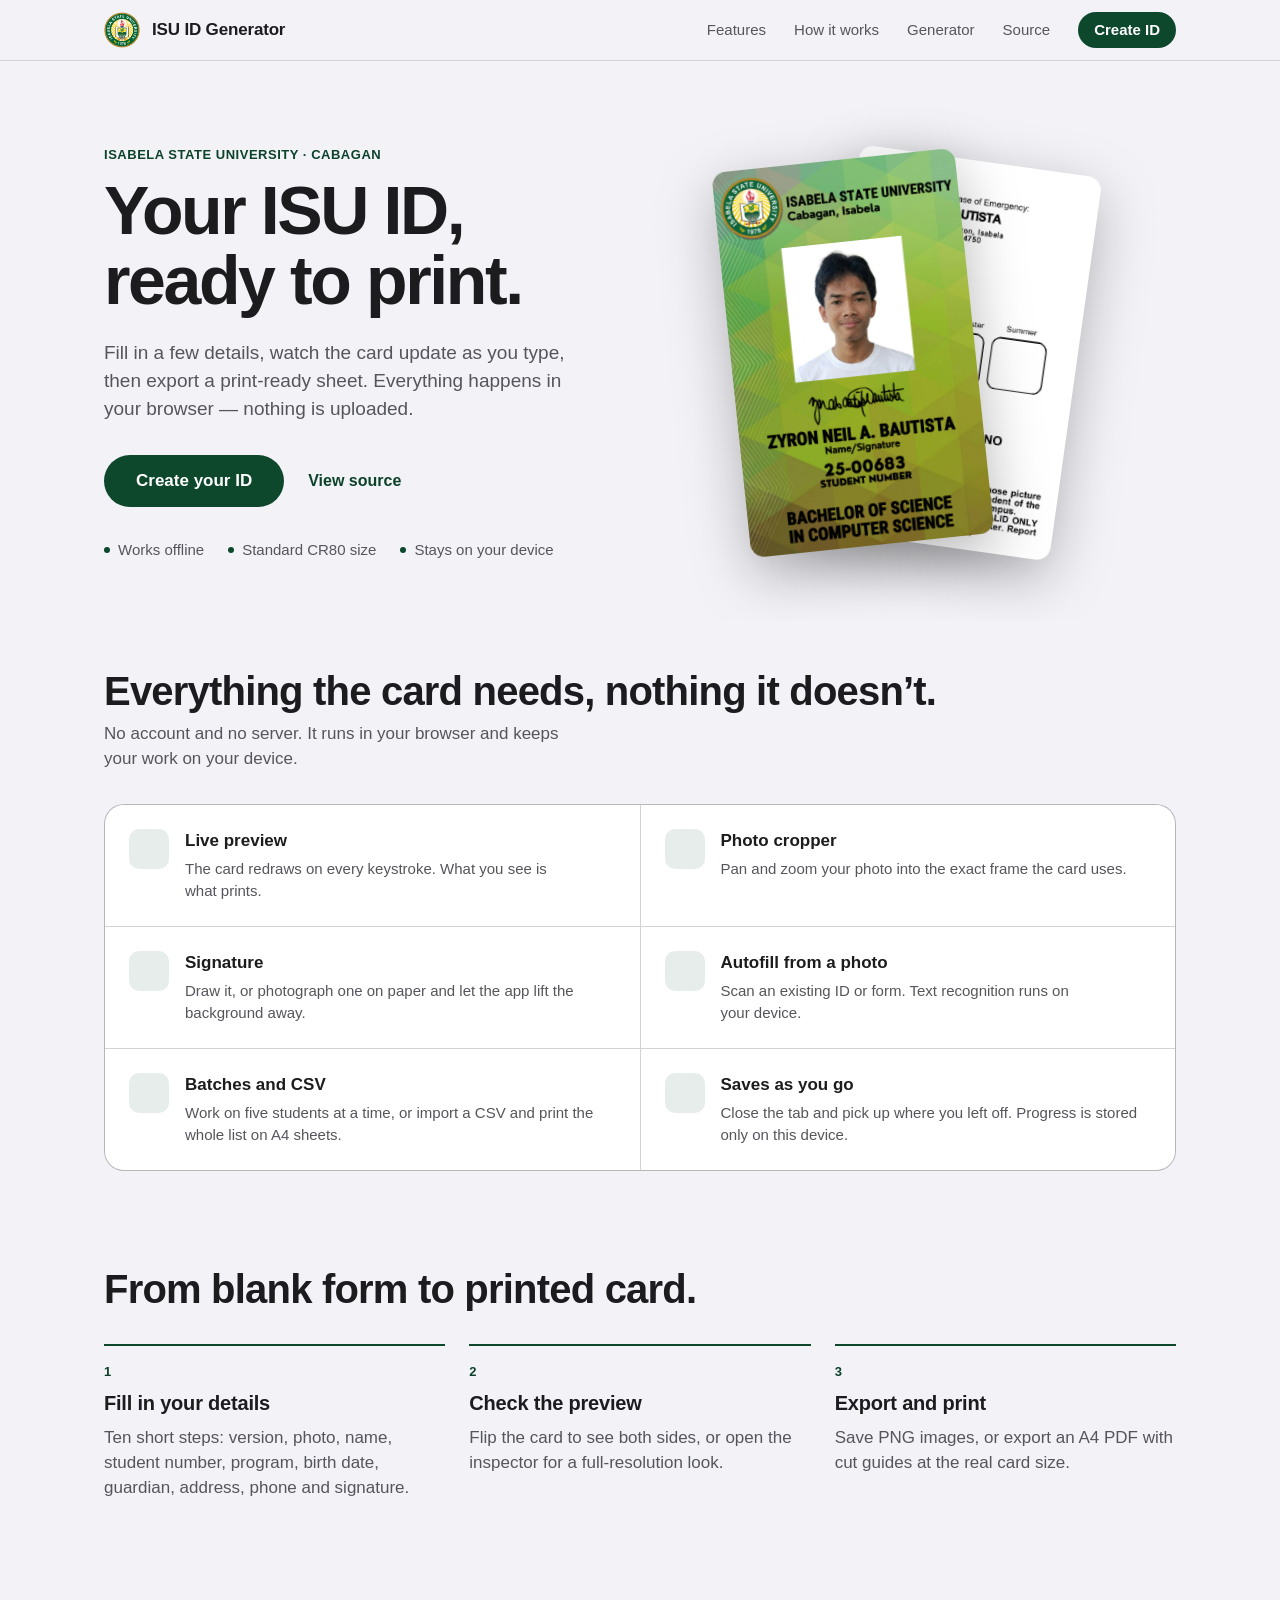
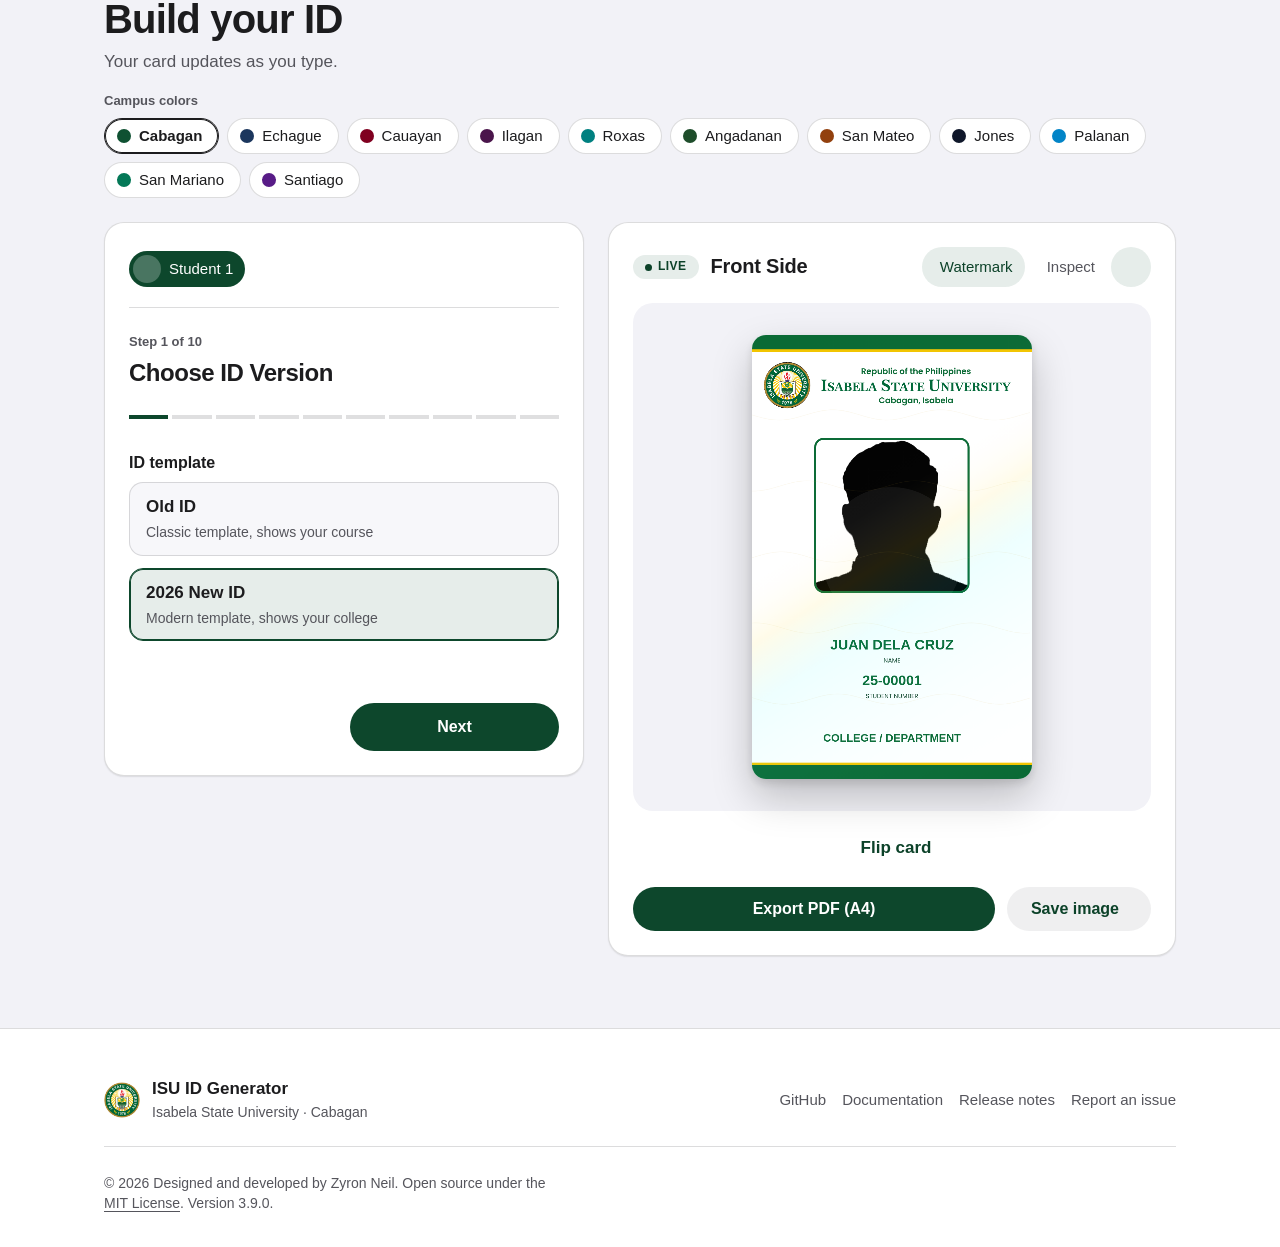
==== commit 19d39e16: "Merge b8564a3e0df751db0501b8ee1ef23a9371fd907b into 141df9a31093f5db2039e2a99a25854cdb0a53ad" ====
--- a/web/index.html
+++ b/web/index.html
@@ -4,1285 +4,772 @@
 <head>
     <meta charset="UTF-8">
     <meta name="viewport" content="width=device-width, initial-scale=1.0, viewport-fit=cover">
+    <meta name="color-scheme" content="light dark">
+    <meta name="theme-color" media="(prefers-color-scheme: light)" content="#f2f2f7">
+    <meta name="theme-color" media="(prefers-color-scheme: dark)" content="#000000">
     <meta name="description"
-        content="Generate a premium digital and print-ready Isabela State University Student ID in seconds. Fill in your details and get a real-time live preview — complete with digital signature and OCR autofill.">
-    <meta name="theme-color" content="#021a02">
+        content="Make a print-ready Isabela State University student ID in your browser. Live preview, photo cropper, digital signature, batch printing — and nothing is uploaded.">
     <title>ISU Premium ID Generator — Isabela State University</title>
 
-    <link rel="icon" type="image/png" href="assets/images/logos/isu_logo_256.png">
-    <link rel="apple-touch-icon" href="assets/images/logos/isu_logo_256.png">
+    <link rel="icon" type="image/png" href="images/isu_logo_256.png">
+    <link rel="apple-touch-icon" href="images/isu_logo_256.png">
     <link rel="manifest" href="manifest.webmanifest">
 
     <meta property="og:title" content="ISU Premium ID Generator — Isabela State University">
     <meta property="og:description"
-        content="Generate a premium digital and print-ready Isabela State University Student ID in seconds with live preview and digital signature.">
-    <meta property="og:image" content="assets/images/logos/isu_logo_512.png">
+        content="Make a print-ready Isabela State University student ID in your browser, with a live preview and digital signature.">
+    <meta property="og:image" content="images/isu_logo_512.png">
     <meta property="og:type" content="website">
     <meta name="twitter:card" content="summary">
     <meta name="twitter:title" content="ISU Premium ID Generator">
     <meta name="twitter:description"
-        content="Generate digital and print-ready Isabela State University Student IDs in seconds.">
-    <meta name="twitter:image" content="assets/images/logos/isu_logo_512.png">
-
-  
-    <link rel="dns-prefetch" href="https://fonts.googleapis.com">
-    <link rel="dns-prefetch" href="https://fonts.gstatic.com">
-    <link rel="dns-prefetch" href="https://unpkg.com">
-    <link rel="dns-prefetch" href="https://cdnjs.cloudflare.com">
-
-    <link rel="preconnect" href="https://fonts.googleapis.com">
-    <link rel="preconnect" href="https://fonts.gstatic.com" crossorigin>
-
-    <!-- Plus Jakarta Sans (UI) + Roboto Condensed (ID card text) -->
-    <link
-        href="https://fonts.googleapis.com/css2?family=Plus+Jakarta+Sans:ital,wght@0,300;0,400;0,500;0,600;0,700;0,800;1,400&family=Roboto+Condensed:wght@400;700&display=swap"
-        rel="stylesheet">
-
-    <!-- Phosphor Icons (deferred — not in the critical paint path) -->
-    <script src="https://unpkg.com/@phosphor-icons/web"
+        content="Make a print-ready Isabela State University student ID in your browser.">
+    <meta name="twitter:image" content="images/isu_logo_512.png">
+
+    <!-- The ID card face is drawn in Roboto Condensed (self-hosted — see style.css) -->
+    <link rel="preload" href="fonts/roboto-condensed-latin-700-normal.woff2" as="font" type="font/woff2"
+        crossorigin>
+
+    <link rel="stylesheet" href="style.css?v=3.9.0">
+
+    <!-- Phosphor Icons — version pinned so the SRI hash can never go stale -->
+    <script src="https://unpkg.com/@phosphor-icons/web@2.1.2"
         integrity="sha384-J7cw2fbG1T4C5MirTVUxsZGaMfw2m0XsCgOQEqUvB1OF9VIsHWuZF1GmyVRzs7eu" crossorigin="anonymous"
         defer></script>
-
+    <!-- VanillaTilt — 3D card hover -->
     <script src="https://cdnjs.cloudflare.com/ajax/libs/vanilla-tilt/1.8.1/vanilla-tilt.min.js"
         integrity="sha384-0k1dj5tm+KUH/4vkNk/i90XsjDA8Ltmt+ybcrFoH4t0dgv/WZsPpVBnkhcroX8UL" crossorigin="anonymous"
         defer></script>
-
-    <!-- Three.js (global UMD — available as window.THREE) -->
-    <script src="https://cdnjs.cloudflare.com/ajax/libs/three.js/r134/three.min.js"
-        integrity="sha384-9EQoUIJYrv09/oYhSxnw1VpLcfPw3BM9dE7+D/3wGUPeLLa7F9Z6OAoD+i/M6FK9" crossorigin="anonymous"
+    <!-- jsPDF — A4 batch export -->
+    <script src="https://cdnjs.cloudflare.com/ajax/libs/jspdf/2.5.1/jspdf.umd.min.js"
+        integrity="sha384-JcnsjUPPylna1s1fvi1u12X5qjY5OL56iySh75FdtrwhO/SWXgMjoVqcKyIIWOLk" crossorigin="anonymous"
         defer></script>
-
-
-
-    <!-- Stylesheets: order == cascade order (see styles/main.css). Add new files to sw.js PRECACHE_ASSETS too. -->
-    <link rel="stylesheet" href="styles/main.css?v=3.9.2">
-    <link rel="stylesheet" href="styles/base/tokens.css?v=3.9.2">
-    <link rel="stylesheet" href="styles/base/fonts.css?v=3.9.2">
-    <link rel="stylesheet" href="styles/base/reset.css?v=3.9.2">
-    <link rel="stylesheet" href="styles/layout/body.css?v=3.9.2">
-    <link rel="stylesheet" href="styles/layout/orbs.css?v=3.9.2">
-    <link rel="stylesheet" href="styles/components/navbar.css?v=3.9.2">
-    <link rel="stylesheet" href="styles/features/hero.css?v=3.9.2">
-    <link rel="stylesheet" href="styles/components/buttons.css?v=3.9.2">
-    <link rel="stylesheet" href="styles/layout/container.css?v=3.9.2">
-    <link rel="stylesheet" href="styles/components/glass-panel.css?v=3.9.2">
-    <link rel="stylesheet" href="styles/components/form.css?v=3.9.2">
-    <link rel="stylesheet" href="styles/features/photo-upload.css?v=3.9.2">
-    <link rel="stylesheet" href="styles/features/signature.css?v=3.9.2">
-    <link rel="stylesheet" href="styles/features/ai-signature.css?v=3.9.2">
-    <link rel="stylesheet" href="styles/features/stepper.css?v=3.9.2">
-    <link rel="stylesheet" href="styles/components/form-header.css?v=3.9.2">
-    <link rel="stylesheet" href="styles/components/download-buttons.css?v=3.9.2">
-    <link rel="stylesheet" href="styles/layout/preview-section.css?v=3.9.2">
-    <link rel="stylesheet" href="styles/features/card-preview.css?v=3.9.2">
-    <link rel="stylesheet" href="styles/components/chips.css?v=3.9.2">
-    <link rel="stylesheet" href="styles/components/liquid-glass.css?v=3.9.2">
-    <link rel="stylesheet" href="styles/components/footer.css?v=3.9.2">
-    <link rel="stylesheet" href="styles/base/animations.css?v=3.9.2">
-    <link rel="stylesheet" href="styles/responsive/breakpoints.css?v=3.9.2">
-    <link rel="stylesheet" href="styles/features/session-restore.css?v=3.9.2">
-    <link rel="stylesheet" href="styles/features/ocr.css?v=3.9.2">
-    <link rel="stylesheet" href="styles/base/accessibility.css?v=3.9.2">
-    <link rel="stylesheet" href="styles/features/id-version.css?v=3.9.2">
-    <link rel="stylesheet" href="styles/components/enhancements.css?v=3.9.2">
-    <link rel="stylesheet" href="styles/features/hero-split.css?v=3.9.2">
-    <link rel="stylesheet" href="styles/features/features-section.css?v=3.9.2">
-    <link rel="stylesheet" href="styles/features/how-it-works.css?v=3.9.2">
-    <link rel="stylesheet" href="styles/responsive/sections.css?v=3.9.2">
-    <link rel="stylesheet" href="styles/components/mobile-nav.css?v=3.9.2">
-    <link rel="stylesheet" href="styles/features/bento.css?v=3.9.2">
-    <link rel="stylesheet" href="styles/responsive/hero-mobile.css?v=3.9.2">
-    <link rel="stylesheet" href="styles/components/section-divider.css?v=3.9.2">
-    <link rel="stylesheet" href="styles/components/site-footer.css?v=3.9.2">
-    <link rel="stylesheet" href="styles/base/reduced-motion.css?v=3.9.2">
-    <link rel="stylesheet" href="styles/responsive/performance.css?v=3.9.2">
-    <link rel="stylesheet" href="styles/features/cr80-card.css?v=3.9.2">
-    <link rel="stylesheet" href="styles/responsive/adaptive.css?v=3.9.2">
+    <!-- Tesseract.js is lazy-loaded by app.js when the OCR sheet is first opened -->
 </head>
 
-
 <body>
+    <a class="skip-link" href="#generator">Skip to the ID generator</a>
 
     <!-- ═══════════════════════════════════════════════════════
-         BACKGROUND DECORATIVE ORBS
-    ═══════════════════════════════════════════════════════ -->
-    <div class="floating-orbs" aria-hidden="true">
-        <div class="orb orb-1"></div>
-        <div class="orb orb-2"></div>
-        <div class="orb orb-3"></div>
-        <div class="orb orb-4"></div>
-    </div>
-
-    <!-- ═══════════════════════════════════════════════════════
-         NAVBAR
-    ═══════════════════════════════════════════════════════ -->
-    <nav id="navbar" class="liquid-glass">
+         NAVBAR — the one persistent floating bar (glass tier 3)
+         ═══════════════════════════════════════════════════════ -->
+    <header id="navbar" class="navbar">
         <div class="nav-container">
-            <div class="logo-container" onclick="document.getElementById('home').scrollIntoView({behavior:'smooth'})"
-                role="button" tabindex="0" aria-label="Back to home">
-                <img src="assets/images/logos/isu_logo_256.png" alt="Isabela State University Logo" class="logo-img" width="44"
-                    height="44" decoding="async">
-                <span class="logo-text">Isabela State University Cabagan </span>
-            </div>
-            <div class="desktop-menu">
-                <a href="#home" class="nav-link"
-                    onclick="document.getElementById('home').scrollIntoView({behavior:'smooth'})">Home</a>
-                <a href="#features" class="nav-link"
-                    onclick="document.getElementById('features').scrollIntoView({behavior:'smooth'})">Features</a>
-                <a href="#how-it-works" class="nav-link"
-                    onclick="document.getElementById('how-it-works').scrollIntoView({behavior:'smooth'})">How It
-                    Works</a>
+            <a href="#home" class="logo-container" aria-label="ISU ID Generator — back to top">
+                <img src="images/isu_logo_256.png" alt="" class="logo-img" width="36" height="36" decoding="async">
+                <span class="logo-text">ISU ID Generator</span>
+            </a>
+            <nav class="desktop-menu" aria-label="Primary">
+                <a href="#features" class="nav-link">Features</a>
+                <a href="#how-it-works" class="nav-link">How it works</a>
+                <a href="#generator" class="nav-link">Generator</a>
                 <a href="https://github.com/ZyronNeil2007/Isabela-State-University_Cabagan" class="nav-link"
-                    target="_blank" rel="noopener noreferrer">Repository</a>
-            </div>
+                    target="_blank" rel="noopener noreferrer">Source<span class="visually-hidden"> (opens
+                        GitHub)</span></a>
+            </nav>
             <div class="nav-actions">
-                <a href="#generator" class="btn-nav" id="nav-cta-btn"
-                    onclick="document.getElementById('generator').scrollIntoView({behavior:'smooth'})">
-                    <i class="ph ph-identification-card"></i>
-                    <span>Get Your ID</span>
-                </a>
-                <!-- Hamburger (mobile only) -->
-                <button class="nav-hamburger" id="nav-hamburger" aria-label="Open navigation menu" aria-expanded="false"
-                    aria-controls="mobile-drawer">
+                <a href="#generator" class="btn-primary btn-sm btn-nav" id="nav-cta-btn">Create ID</a>
+                <button class="nav-hamburger" id="nav-hamburger" type="button" aria-label="Open menu"
+                    aria-expanded="false" aria-controls="mobile-drawer">
                     <span class="hamburger-bar"></span>
                     <span class="hamburger-bar"></span>
                     <span class="hamburger-bar"></span>
                 </button>
             </div>
         </div>
-    </nav>
-
-    <!-- ═══════════════════════════════════════════════════════
-         MOBILE NAVIGATION DRAWER
-    ═══════════════════════════════════════════════════════ -->
-    <div class="mobile-drawer-overlay" id="mobile-drawer-overlay" aria-hidden="true"></div>
-    <div class="mobile-drawer" id="mobile-drawer" role="dialog" aria-modal="true" aria-label="Navigation menu">
+    </header>
+
+    <!-- Mobile menu -->
+    <div class="mobile-drawer-overlay" id="mobile-drawer-overlay"></div>
+    <div class="mobile-drawer" id="mobile-drawer" role="dialog" aria-modal="true" aria-label="Menu">
         <div class="mobile-drawer-header">
-            <div class="mobile-drawer-brand">
-                <img loading="lazy" decoding="async" src="assets/images/logos/isu_logo_256.png" alt="ISU Logo" class="logo-img" width="36" height="36"
-                    decoding="async">
-                <span class="logo-text">ISU ID Generator</span>
-            </div>
-            <button class="btn-close" id="mobile-drawer-close" aria-label="Close navigation menu">
-                <i class="ph ph-x"></i>
+            <span class="mobile-drawer-title">Menu</span>
+            <button class="btn-close" id="mobile-drawer-close" type="button" aria-label="Close menu">
+                <i class="ph ph-x" aria-hidden="true"></i>
             </button>
         </div>
-        <nav class="mobile-drawer-nav">
-            <a href="#home" class="mobile-nav-link" data-section="home">
-                <i class="ph-fill ph-house"></i> Home
-            </a>
-            <a href="#features" class="mobile-nav-link" data-section="features">
-                <i class="ph-fill ph-star-four"></i> Features
-            </a>
-            <a href="#how-it-works" class="mobile-nav-link" data-section="how-it-works">
-                <i class="ph-fill ph-path"></i> How It Works
-            </a>
+        <nav class="mobile-drawer-nav" aria-label="Mobile">
+            <a href="#features" class="mobile-nav-link">Features</a>
+            <a href="#how-it-works" class="mobile-nav-link">How it works</a>
+            <a href="#generator" class="mobile-nav-link">Generator</a>
             <a href="https://github.com/ZyronNeil2007/Isabela-State-University_Cabagan" class="mobile-nav-link"
-                target="_blank" rel="noopener noreferrer">
-                <i class="ph-fill ph-github-logo"></i> Repository
-            </a>
+                target="_blank" rel="noopener noreferrer">Source code</a>
         </nav>
         <div class="mobile-drawer-cta">
-            <a href="#generator" class="btn-primary" style="width:100%;justify-content:center;">
-                <i class="ph ph-identification-card"></i> Get Your ID
-                <i class="ph ph-arrow-right"></i>
-            </a>
+            <a href="#generator" class="btn-primary btn-lg">Create your ID</a>
         </div>
     </div>
 
-    <!-- ═══════════════════════════════════════════════════════
-         HERO SECTION — Cinematic Full-Width
-    ═══════════════════════════════════════════════════════ -->
-    <section id="home" class="hero-section">
-
-        <!-- Static mesh grid background -->
-        <div class="hero-mesh" aria-hidden="true"></div>
-
-        <!-- Ambient static glow -->
-        <div class="hero-glow-primary" aria-hidden="true"></div>
-        <div class="hero-glow-gold" aria-hidden="true"></div>
-
-        <!-- Main content column -->
-        <div class="hero-content">
-
-            <!-- LEFT COLUMN: Text + CTAs + Stats -->
-            <div class="hero-left-col">
-
-                <!-- Staggered headline -->
-                <h1 class="hero-title">
-                    <span class="hero-word" style="--i:0">Generate</span>
-                    <span class="hero-word" style="--i:1">Your</span>
-                    <span class="hero-word hero-word--hl" style="--i:2">ISU</span>
-                    <span class="hero-word hero-word--hl" style="--i:3">Digital</span>
-                    <span class="hero-word hero-word--hl" style="--i:4">ID</span>
-                </h1>
-
-                <p class="hero-subtitle" style="--delay:0.55s">
-                    Print-ready student ID cards — built entirely in your browser.
-                    No server, no install, no account needed.
-                </p>
-
-                <!-- Feature pills row -->
-                <div class="hero-feature-pills" style="--delay:0.65s" aria-hidden="true">
-                    <span class="hfp"><i class="ph-fill ph-lightning"></i> Real-time</span>
-                    <span class="hfp"><i class="ph-fill ph-scan"></i> OCR Fill</span>
-                    <span class="hfp"><i class="ph-fill ph-users-three"></i> Batch</span>
-                    <span class="hfp"><i class="ph-fill ph-floppy-disk"></i> Auto-Save</span>
-                    <span class="hfp"><i class="ph-fill ph-file-pdf"></i> PDF Export</span>
-                </div>
-
-                <!-- CTA buttons -->
-                <div class="hero-actions" style="--delay:0.7s">
-                    <a href="#generator" class="btn-primary hero-cta" id="hero-get-started-btn"
-                        onclick="document.getElementById('generator').scrollIntoView({behavior:'smooth'})">
-                        <i class="ph ph-identification-card"></i>
-                        Create Your ID
-                        <i class="ph ph-arrow-right"></i>
-                    </a>
-                    <a href="https://github.com/ZyronNeil2007/Isabela-State-University_Cabagan" class="btn-ghost"
-                        target="_blank" rel="noopener noreferrer">
-                        <i class="ph ph-github-logo"></i> Source Code
-                    </a>
-                </div>
-
-                <!-- Animated stats strip -->
-                <div class="hero-stats" style="--delay:1.05s">
-                    <div class="hero-stat">
-                        <span class="hero-stat-number">100%</span>
-                        <span class="hero-stat-label">Offline</span>
-                    </div>
-                    <div class="hero-stat-div"></div>
-                    <div class="hero-stat">
-                        <span class="hero-stat-number">CR80</span>
-                        <span class="hero-stat-label">Standard</span>
-                    </div>
-                    <div class="hero-stat-div"></div>
-                    <div class="hero-stat">
-                        <span class="hero-stat-number" id="hero-batch-limit">5</span>
-                        <span class="hero-stat-label">Max Batch</span>
-                    </div>
-                    <div class="hero-stat-div"></div>
-                    <div class="hero-stat">
-                        <span class="hero-stat-number">0</span>
-                        <span class="hero-stat-label">Setup</span>
-                    </div>
-                </div>
-
-            </div><!-- /hero-left-col -->
-
-            <!-- RIGHT COLUMN: 3D Card Stage -->
-            <div class="hero-right-col" style="--delay:0.85s">
-                <!-- 3D Card Stage -->
-                <div class="hero-stage">
-                    <!-- Pulsing glow ring -->
-                    <div class="hero-stage-glow" aria-hidden="true"></div>
-                    <div class="hero-stage-glow hero-stage-glow--gold" aria-hidden="true"></div>
-
-                    <!-- ID card front -->
-                    <div class="hero-id-card hero-id-front" aria-hidden="true">
-                        <img decoding="async" src="assets/images/templates/2026/front_reference.png" alt="ISU Student ID Front" class="hero-id-img"
-                            loading="lazy">
-                        <div class="hero-card-shine"></div>
-                    </div>
-
-                    <!-- ID card back -->
-                    <div class="hero-id-card hero-id-back" aria-hidden="true">
-                        <img decoding="async" src="assets/images/templates/2026/back_reference.png" alt="ISU Student ID Back" class="hero-id-img"
-                            loading="lazy">
-                        <div class="hero-card-shine"></div>
-                    </div>
-
-                    <!-- Floating badge chips -->
-                    <div class="hero-floating-badge hero-fb-1">
-                        <i class="ph-fill ph-shield-check"></i> ISU Official
-                    </div>
-                    <div class="hero-floating-badge hero-fb-2">
-                        <i class="ph-fill ph-scan"></i> OCR Autofill
-                    </div>
-                    <div class="hero-floating-badge hero-fb-3">
-                        <i class="ph-fill ph-users-three"></i> Batch Print
-                    </div>
-                    <div class="hero-floating-badge hero-fb-4">
-                        <i class="ph-fill ph-floppy-disk"></i> Auto-Save
-                    </div>
-                </div>
-            </div><!-- /hero-right-col -->
-
-        </div><!-- /hero-content -->
-
-
-        <!-- Marquee feature ticker -->
-        <div class="hero-marquee" aria-hidden="true">
-            <div class="hero-marquee-track">
-                <span><i class="ph-fill ph-lightning"></i> Real-time Preview</span>
-                <span class="hero-marquee-dot"></span>
-                <span><i class="ph-fill ph-file-pdf"></i> CR80 PDF Export</span>
-                <span class="hero-marquee-dot"></span>
-                <span><i class="ph-fill ph-pen-nib"></i> Digital Signature</span>
-                <span class="hero-marquee-dot"></span>
-                <span><i class="ph-fill ph-scan"></i> OCR Autofill</span>
-                <span class="hero-marquee-dot"></span>
-                <span><i class="ph-fill ph-floppy-disk"></i> Session Auto-Save</span>
-                <span class="hero-marquee-dot"></span>
-                <span><i class="ph-fill ph-users-three"></i> Batch Mode (5&times;)</span>
-                <span class="hero-marquee-dot"></span>
-                <span><i class="ph-fill ph-crop"></i> Photo Cropper</span>
-                <span class="hero-marquee-dot"></span>
-                <span><i class="ph-fill ph-table"></i> CSV Import</span>
-                <span class="hero-marquee-dot"></span>
-                <!-- duplicate for seamless loop -->
-                <span><i class="ph-fill ph-lightning"></i> Real-time Preview</span>
-                <span class="hero-marquee-dot"></span>
-                <span><i class="ph-fill ph-file-pdf"></i> CR80 PDF Export</span>
-                <span class="hero-marquee-dot"></span>
-                <span><i class="ph-fill ph-pen-nib"></i> Digital Signature</span>
-                <span class="hero-marquee-dot"></span>
-                <span><i class="ph-fill ph-scan"></i> OCR Autofill</span>
-                <span class="hero-marquee-dot"></span>
-                <span><i class="ph-fill ph-floppy-disk"></i> Session Auto-Save</span>
-                <span class="hero-marquee-dot"></span>
-                <span><i class="ph-fill ph-users-three"></i> Batch Mode (5&times;)</span>
-                <span class="hero-marquee-dot"></span>
-                <span><i class="ph-fill ph-crop"></i> Photo Cropper</span>
-                <span class="hero-marquee-dot"></span>
-                <span><i class="ph-fill ph-table"></i> CSV Import</span>
-            </div>
-        </div>
-
-        <div class="hero-scroll-indicator"
-            onclick="document.getElementById('generator').scrollIntoView({behavior:'smooth'})">
-            <div class="scroll-mouse">
-                <div class="scroll-wheel"></div>
-            </div>
-            <span>Scroll to begin</span>
-        </div>
-
-    </section>
-
-
-    <div id="session-restore-banner" class="session-banner" role="alert" aria-live="polite">
-        <div class="session-banner-inner">
-            <i class="ph ph-clock-counter-clockwise"></i>
-            <span>You have an unsaved session from a previous visit. Restore it?</span>
-            <div class="session-banner-actions">
-                <button class="btn-primary btn-sm" onclick="onRestoreSession()">
-                    <i class="ph ph-arrow-counter-clockwise"></i> Restore
-                </button>
-                <button class="btn-ghost btn-sm" onclick="onDiscardSession()">
-                    <i class="ph ph-trash"></i> Discard
-                </button>
-            </div>
-        </div>
-    </div>
-
-    <!-- ═══════════════════════════════════════════════════════
-         FEATURES SECTION — Bento Grid
-    ═══════════════════════════════════════════════════════ -->
-    <section id="features" class="features-section">
-        <div class="section-inner">
-
-            <!-- Section Header -->
-            <div class="section-header sr" style="--sr-delay:0s">
-                <span class="section-eyebrow"><i class="ph-fill ph-star-four"></i> Capabilities</span>
-                <h2 class="section-title">Everything you need to<br><span class="section-title--hl">create a perfect
-                        ID</span></h2>
-                <p class="section-subtitle">No backend, no subscription, no compromise. Built to run entirely in your
-                    browser with professional-grade output.</p>
-            </div>
-
-            <!-- Bento Grid -->
-            <div class="bento-grid">
-
-                <!-- Card 1 — Real-time Preview (wide 2×1) -->
-                <div class="bento-card bento-card--wide sr" style="--sr-delay:0.05s" data-accent="green">
-                    <div class="bento-card-inner">
-                        <div class="bento-icon bento-icon--green">
-                            <i class="ph-fill ph-lightning"></i>
-                        </div>
-                        <h3 class="bento-title">Real-time Preview</h3>
-                        <p class="bento-desc">Every keystroke updates the ID card instantly. What you see is exactly
-                            what prints.</p>
-                        <div class="bento-badge">Live</div>
-                    </div>
-                    <div class="bento-card-glow bento-card-glow--green"></div>
-                </div>
-
-                <!-- Card 2 — OCR Autofill (1×1) -->
-                <div class="bento-card sr" style="--sr-delay:0.10s" data-accent="gold">
-                    <div class="bento-card-inner">
-                        <div class="bento-icon bento-icon--gold">
-                            <i class="ph-fill ph-scan"></i>
-                        </div>
-                        <h3 class="bento-title">OCR Autofill</h3>
-                        <p class="bento-desc">Snap a photo of any printed ID — fields fill automatically.</p>
-                    </div>
-                    <div class="bento-card-glow bento-card-glow--gold"></div>
-                </div>
-
-                <!-- Card 3 — Batch Print (1×2 tall) -->
-                <div class="bento-card bento-card--tall sr" style="--sr-delay:0.15s" data-accent="teal">
-                    <div class="bento-card-inner">
-                        <div class="bento-icon bento-icon--teal">
-                            <i class="ph-fill ph-users-three"></i>
-                        </div>
-                        <h3 class="bento-title">Batch Print</h3>
-                        <p class="bento-desc">Generate up to 5 IDs at once. Export all to a single A4 PDF — ready for
-                            the printer.</p>
-                        <div class="bento-stat-row">
-                            <span class="bento-stat-num">5×</span>
-                            <span class="bento-stat-label">Max batch</span>
-                        </div>
-                    </div>
-                    <div class="bento-card-glow bento-card-glow--teal"></div>
-                </div>
-
-                <!-- Card 4 — Digital Signature (1×1) -->
-                <div class="bento-card sr" style="--sr-delay:0.20s" data-accent="purple">
-                    <div class="bento-card-inner">
-                        <div class="bento-icon bento-icon--purple">
-                            <i class="ph-fill ph-pen-nib"></i>
-                        </div>
-                        <h3 class="bento-title">Digital Signature</h3>
-                        <p class="bento-desc">Draw, upload, or AI-enhance your signature — rendered directly on the card
-                            back.</p>
-                    </div>
-                    <div class="bento-card-glow bento-card-glow--purple"></div>
-                </div>
-
-                <!-- Card 5 — Session Auto-Save (wide 2×1) -->
-                <div class="bento-card bento-card--wide sr" style="--sr-delay:0.25s" data-accent="green">
-                    <div class="bento-card-inner">
-                        <div class="bento-icon bento-icon--green">
-                            <i class="ph-fill ph-floppy-disk"></i>
-                        </div>
-                        <h3 class="bento-title">Session Auto-Save</h3>
-                        <p class="bento-desc">Close the tab and come back anytime. Your progress is saved locally —
-                            always.</p>
-                        <div class="bento-badge bento-badge--green">Auto</div>
-                    </div>
-                    <div class="bento-card-glow bento-card-glow--green"></div>
-                </div>
-
-            </div><!-- /bento-grid -->
-        </div>
-    </section>
-
-    <!-- ═══════════════════════════════════════════════════════
-         HOW IT WORKS — 3-Step Process
-    ═══════════════════════════════════════════════════════ -->
-    <section id="how-it-works" class="hiw-section">
-        <div class="section-inner">
-
-            <!-- Section Header -->
-            <div class="section-header sr" style="--sr-delay:0s">
-                <span class="section-eyebrow"><i class="ph-fill ph-path"></i> Process</span>
-                <h2 class="section-title">From blank form to<br><span class="section-title--hl">print-ready ID in
-                        minutes</span></h2>
-            </div>
-
-            <!-- Steps -->
-            <div class="hiw-steps">
-                <div class="hiw-step sr" style="--sr-delay:0.05s">
-                    <div class="hiw-step-num">01</div>
-                    <div class="hiw-step-icon">
-                        <i class="ph-fill ph-user-circle-plus"></i>
-                    </div>
-                    <h3 class="hiw-step-title">Fill Your Details</h3>
-                    <p class="hiw-step-desc">Enter your name, ID number, course, and upload your photo. Use OCR to
-                        autofill from an existing ID.</p>
-                </div>
-
-                <div class="hiw-connector sr" style="--sr-delay:0.12s" aria-hidden="true">
-                    <div class="hiw-connector-line"></div>
-                    <i class="ph-fill ph-arrow-right hiw-connector-arrow"></i>
-                </div>
-
-                <div class="hiw-step sr" style="--sr-delay:0.15s">
-                    <div class="hiw-step-num">02</div>
-                    <div class="hiw-step-icon">
-                        <i class="ph-fill ph-eye"></i>
-                    </div>
-                    <h3 class="hiw-step-title">Preview Live</h3>
-                    <p class="hiw-step-desc">Watch your ID card render in real-time on the right panel. Flip to see both
-                        front and back.</p>
-                </div>
-
-                <div class="hiw-connector sr" style="--sr-delay:0.22s" aria-hidden="true">
-                    <div class="hiw-connector-line"></div>
-                    <i class="ph-fill ph-arrow-right hiw-connector-arrow"></i>
-                </div>
-
-                <div class="hiw-step sr" style="--sr-delay:0.25s">
-                    <div class="hiw-step-num">03</div>
-                    <div class="hiw-step-icon">
-                        <i class="ph-fill ph-printer"></i>
-                    </div>
-                    <h3 class="hiw-step-title">Download &amp; Print</h3>
-                    <p class="hiw-step-desc">Export as a print-ready A4 PDF or save individual card images at CR80
-                        standard size.</p>
-                </div>
-            </div><!-- /hiw-steps -->
-
-            <!-- CTA inside How it Works -->
-            <div class="hiw-cta sr" style="--sr-delay:0.30s">
-                <a href="#generator" class="btn-primary"
-                    onclick="document.getElementById('generator').scrollIntoView({behavior:'smooth'})">
-                    <i class="ph ph-identification-card"></i>
-                    Start Creating Now
-                    <i class="ph ph-arrow-right"></i>
-                </a>
-            </div>
-
-        </div>
-    </section>
-
-    <!-- Section divider -->
-    <div class="section-divider" aria-hidden="true"></div>
-
-    <!-- Generator section eyebrow header -->
-    <div class="generator-header section-inner">
-        <div class="section-header sr" style="--sr-delay:0s">
-            <span class="section-eyebrow"><i class="ph-fill ph-identification-card"></i> Generator</span>
-            <h2 class="section-title">Build your ID card<br><span class="section-title--hl">step by step</span></h2>
-            <p class="section-subtitle">Follow the guided steps below. Your card updates live as you type.</p>
-
-            <!-- Campus / College Theme Selector -->
+    <main id="main">
+
+        <!-- ═══════════════════════════════════════════════════════
+             HERO — one message, one action, the card
+             ═══════════════════════════════════════════════════════ -->
+        <section id="home" class="hero-section">
+            <div class="hero-content section-inner">
+                <div class="hero-left-col">
+                    <p class="hero-eyebrow">Isabela State University · Cabagan</p>
+                    <h1 class="hero-title">Your ISU ID, ready to&nbsp;print.</h1>
+                    <p class="hero-subtitle">
+                        Fill in a few details, watch the card update as you type, then export a print-ready sheet.
+                        Everything happens in your browser — nothing is uploaded.
+                    </p>
+                    <div class="hero-actions">
+                        <a href="#generator" class="btn-primary btn-lg hero-cta" id="hero-get-started-btn">Create your
+                            ID</a>
+                        <a href="https://github.com/ZyronNeil2007/Isabela-State-University_Cabagan" class="btn-text"
+                            target="_blank" rel="noopener noreferrer">View source <i class="ph ph-arrow-up-right"
+                                aria-hidden="true"></i></a>
+                    </div>
+                    <ul class="hero-facts" aria-label="Good to know">
+                        <li>Works offline</li>
+                        <li>Standard CR80 size</li>
+                        <li>Stays on your device</li>
+                    </ul>
+                </div>
+
+                <div class="hero-right-col">
+                    <div class="hero-stage">
+                        <img src="images/back_reference.png" alt="" width="638" height="1011"
+                            class="hero-id-card hero-id-back" decoding="async">
+                        <img src="images/front_reference.png"
+                            alt="Sample ISU student ID: photo, name, student number and degree program"
+                            width="638" height="1011" class="hero-id-card hero-id-front" decoding="async">
+                    </div>
+                </div>
+            </div>
+        </section>
+
+        <!-- Restore banner (toggled by app.js) -->
+        <div id="session-restore-banner" class="session-banner" role="status" aria-live="polite">
+            <div class="session-banner-inner">
+                <p class="session-banner-text">You have an unfinished ID from a previous visit.</p>
+                <div class="session-banner-actions">
+                    <button class="btn-primary btn-sm" type="button" onclick="onRestoreSession()">Restore</button>
+                    <button class="btn-secondary btn-sm" type="button" onclick="onDiscardSession()">Discard</button>
+                </div>
+            </div>
+        </div>
+
+        <!-- ═══════════════════════════════════════════════════════
+             FEATURES
+             ═══════════════════════════════════════════════════════ -->
+        <section id="features" class="features-section">
+            <div class="section-inner">
+                <div class="section-header">
+                    <h2 class="section-title">Everything the card needs, nothing it doesn’t.</h2>
+                    <p class="section-subtitle">No account and no server. It runs in your browser and keeps your work
+                        on your device.</p>
+                </div>
+                <ul class="feature-list">
+                    <li class="feature-item">
+                        <span class="feature-icon" aria-hidden="true"><i class="ph ph-lightning"></i></span>
+                        <div>
+                            <h3 class="feature-title">Live preview</h3>
+                            <p class="feature-desc">The card redraws on every keystroke. What you see is what prints.
+                            </p>
+                        </div>
+                    </li>
+                    <li class="feature-item">
+                        <span class="feature-icon" aria-hidden="true"><i class="ph ph-crop"></i></span>
+                        <div>
+                            <h3 class="feature-title">Photo cropper</h3>
+                            <p class="feature-desc">Pan and zoom your photo into the exact frame the card uses.</p>
+                        </div>
+                    </li>
+                    <li class="feature-item">
+                        <span class="feature-icon" aria-hidden="true"><i class="ph ph-pen-nib"></i></span>
+                        <div>
+                            <h3 class="feature-title">Signature</h3>
+                            <p class="feature-desc">Draw it, or photograph one on paper and let the app lift the
+                                background away.</p>
+                        </div>
+                    </li>
+                    <li class="feature-item">
+                        <span class="feature-icon" aria-hidden="true"><i class="ph ph-scan"></i></span>
+                        <div>
+                            <h3 class="feature-title">Autofill from a photo</h3>
+                            <p class="feature-desc">Scan an existing ID or form. Text recognition runs on your device.
+                            </p>
+                        </div>
+                    </li>
+                    <li class="feature-item">
+                        <span class="feature-icon" aria-hidden="true"><i class="ph ph-users-three"></i></span>
+                        <div>
+                            <h3 class="feature-title">Batches and CSV</h3>
+                            <p class="feature-desc">Work on five students at a time, or import a CSV and print the
+                                whole list on A4 sheets.</p>
+                        </div>
+                    </li>
+                    <li class="feature-item">
+                        <span class="feature-icon" aria-hidden="true"><i class="ph ph-floppy-disk"></i></span>
+                        <div>
+                            <h3 class="feature-title">Saves as you go</h3>
+                            <p class="feature-desc">Close the tab and pick up where you left off. Progress is stored
+                                only on this device.</p>
+                        </div>
+                    </li>
+                </ul>
+            </div>
+        </section>
+
+        <!-- ═══════════════════════════════════════════════════════
+             HOW IT WORKS — a real sequence, so it is numbered
+             ═══════════════════════════════════════════════════════ -->
+        <section id="how-it-works" class="hiw-section">
+            <div class="section-inner">
+                <div class="section-header">
+                    <h2 class="section-title">From blank form to printed card.</h2>
+                </div>
+                <ol class="hiw-steps">
+                    <li class="hiw-step">
+                        <h3 class="hiw-step-title">Fill in your details</h3>
+                        <p class="hiw-step-desc">Ten short steps: version, photo, name, student number, program, birth
+                            date, guardian, address, phone and signature.</p>
+                    </li>
+                    <li class="hiw-step">
+                        <h3 class="hiw-step-title">Check the preview</h3>
+                        <p class="hiw-step-desc">Flip the card to see both sides, or open the inspector for a
+                            full-resolution look.</p>
+                    </li>
+                    <li class="hiw-step">
+                        <h3 class="hiw-step-title">Export and print</h3>
+                        <p class="hiw-step-desc">Save PNG images, or export an A4 PDF with cut guides at the real card
+                            size.</p>
+                    </li>
+                </ol>
+            </div>
+        </section>
+
+        <!-- ═══════════════════════════════════════════════════════
+             GENERATOR
+             ═══════════════════════════════════════════════════════ -->
+        <div class="generator-header section-inner">
+            <div class="section-header">
+                <h2 class="section-title">Build your ID</h2>
+                <p class="section-subtitle">Your card updates as you type.</p>
+            </div>
             <div class="campus-selector-wrapper">
-                <span class="campus-selector-label"><i class="ph ph-buildings"></i> Select ISU Campus Theme:</span>
-                <div class="campus-pills-bar" id="campus-pills-bar">
-                    <button class="campus-pill active" data-campus="cabagan" onclick="setCampusTheme('cabagan')">
-                        <span class="pill-dot cabagan"></span> Cabagan Main
-                    </button>
-                    <button class="campus-pill" data-campus="echague" onclick="setCampusTheme('echague')">
-                        <span class="pill-dot echague"></span> Echague Main
-                    </button>
-                    <button class="campus-pill" data-campus="cauayan" onclick="setCampusTheme('cauayan')">
-                        <span class="pill-dot cauayan"></span> Cauayan
-                    </button>
-                    <button class="campus-pill" data-campus="ilagan" onclick="setCampusTheme('ilagan')">
-                        <span class="pill-dot ilagan"></span> Ilagan
-                    </button>
-                    <button class="campus-pill" data-campus="roxas" onclick="setCampusTheme('roxas')">
-                        <span class="pill-dot roxas"></span> Roxas
-                    </button>
-                    <button class="campus-pill" data-campus="angadanan" onclick="setCampusTheme('angadanan')">
-                        <span class="pill-dot angadanan"></span> Angadanan
-                    </button>
-                    <button class="campus-pill" data-campus="san_mateo" onclick="setCampusTheme('san_mateo')">
-                        <span class="pill-dot san_mateo"></span> San Mateo
-                    </button>
-                    <button class="campus-pill" data-campus="jones" onclick="setCampusTheme('jones')">
-                        <span class="pill-dot jones"></span> Jones
-                    </button>
-                    <button class="campus-pill" data-campus="palanan" onclick="setCampusTheme('palanan')">
-                        <span class="pill-dot palanan"></span> Palanan
-                    </button>
-                    <button class="campus-pill" data-campus="san_mariano" onclick="setCampusTheme('san_mariano')">
-                        <span class="pill-dot san_mariano"></span> San Mariano
-                    </button>
-                    <button class="campus-pill" data-campus="santiago" onclick="setCampusTheme('santiago')">
-                        <span class="pill-dot santiago"></span> Santiago City
-                    </button>
-                </div>
-            </div>
-        </div>
-    </div>
-
-    <!-- ═══════════════════════════════════════════════════════
-         MAIN GENERATOR — SPLIT LAYOUT
-    ═══════════════════════════════════════════════════════ -->
-    <main class="container" id="generator">
-
-        <!-- ── LEFT: FORM SECTION ──────────────────────────── -->
-        <div class="form-section glass-panel">
-
-
-            <!-- ─────────────────────────────────────────────
-                 STUDENT TABS (Batch Print Feature)
-            ───────────────────────────────────────────────── -->
-            <div class="student-tabs-container">
-                <div class="student-tabs" id="student-tabs">
-                    <!-- Tabs injected by JS -->
-                </div>
-                <button class="add-student-btn" id="add-student-btn" aria-label="Add new student" title="Add Student">
-                    <i class="ph ph-plus"></i>
-                </button>
-                <label for="csv-upload" class="add-student-btn" title="Bulk Import CSV"
-                    style="cursor:pointer; margin-left:8px; display:inline-flex; align-items:center; justify-content:center;">
-                    <i class="ph ph-file-csv"></i>
-                    <input type="file" id="csv-upload" accept=".csv" style="display:none;">
-                </label>
-                <button class="add-student-btn" title="Batch Data Table Manager" onclick="openBatchModal()"
-                    aria-label="Open Batch Data Table Manager" style="margin-left:8px;">
-                    <i class="ph ph-table"></i>
-                </button>
-                <button class="add-student-btn" title="Autofill from Photo (OCR)" onclick="openOcrModal()"
-                    aria-label="Scan printed ID or form to autofill fields" style="margin-left:8px;">
-                    <i class="ph ph-scan"></i>
-                </button>
-            </div>
-
-            <!-- ─────────────────────────────────────────────
-                 STEPPER HEADER (shown in stepper mode)
-                 Contains mini live preview + progress meta
-            ───────────────────────────────────────────────── -->
-            <div class="stepper-header">
-                <div class="stepper-mini-preview">
-                    <div class="stepper-mini-card" id="mini-card">
-                        <div class="stepper-mini-front">
-                            <canvas id="mini-canvas-front"></canvas>
-                        </div>
-                        <div class="stepper-mini-back">
-                            <canvas id="mini-canvas-back"></canvas>
-                        </div>
-                    </div>
-                </div>
-
-                <div class="stepper-meta">
-                    <div class="stepper-step-label">
-                        <span id="stepper-step-name">Upload Photo</span>
-                        <span class="stepper-step-count" id="stepper-count">1 / 10</span>
-                    </div>
-                    <div class="stepper-progress-track">
-                        <div class="stepper-progress-fill" id="stepper-progress"></div>
-                    </div>
-                    <div class="stepper-dots" id="stepper-dots"></div>
-                </div>
-            </div>
-
-            <!-- ─────────────────────────────────────────────
-                 DESKTOP FORM HEADER
-            ───────────────────────────────────────────────── -->
-            <div class="desktop-form-header">
-                <div class="desktop-form-header-top">
-                    <div class="desktop-step-badge" id="desktop-step-badge">
-                        <i class="ph ph-number-one"></i>
-                        Step 1 of 10
-                    </div>
+                <span class="campus-selector-label" id="campus-label">Campus colors</span>
+                <div class="campus-pills-bar" id="campus-pills-bar" role="group" aria-labelledby="campus-label">
+                    <button class="campus-pill active" type="button" data-campus="cabagan"
+                        onclick="setCampusTheme('cabagan')"><span class="pill-dot cabagan"></span>Cabagan</button>
+                    <button class="campus-pill" type="button" data-campus="echague"
+                        onclick="setCampusTheme('echague')"><span class="pill-dot echague"></span>Echague</button>
+                    <button class="campus-pill" type="button" data-campus="cauayan"
+                        onclick="setCampusTheme('cauayan')"><span class="pill-dot cauayan"></span>Cauayan</button>
+                    <button class="campus-pill" type="button" data-campus="ilagan"
+                        onclick="setCampusTheme('ilagan')"><span class="pill-dot ilagan"></span>Ilagan</button>
+                    <button class="campus-pill" type="button" data-campus="roxas"
+                        onclick="setCampusTheme('roxas')"><span class="pill-dot roxas"></span>Roxas</button>
+                    <button class="campus-pill" type="button" data-campus="angadanan"
+                        onclick="setCampusTheme('angadanan')"><span class="pill-dot angadanan"></span>Angadanan</button>
+                    <button class="campus-pill" type="button" data-campus="san_mateo"
+                        onclick="setCampusTheme('san_mateo')"><span class="pill-dot san_mateo"></span>San
+                        Mateo</button>
+                    <button class="campus-pill" type="button" data-campus="jones"
+                        onclick="setCampusTheme('jones')"><span class="pill-dot jones"></span>Jones</button>
+                    <button class="campus-pill" type="button" data-campus="palanan"
+                        onclick="setCampusTheme('palanan')"><span class="pill-dot palanan"></span>Palanan</button>
+                    <button class="campus-pill" type="button" data-campus="san_mariano"
+                        onclick="setCampusTheme('san_mariano')"><span class="pill-dot san_mariano"></span>San
+                        Mariano</button>
+                    <button class="campus-pill" type="button" data-campus="santiago"
+                        onclick="setCampusTheme('santiago')"><span class="pill-dot santiago"></span>Santiago</button>
+                </div>
+            </div>
+        </div>
+
+        <section class="container section-inner" id="generator" aria-label="ID generator">
+
+            <!-- ── LEFT: FORM ──────────────────────────────────── -->
+            <div class="form-section panel">
+
+                <!-- Students + tools -->
+                <div class="student-tabs-container">
+                    <div class="student-tabs" id="student-tabs" role="group" aria-label="Students">
+                        <!-- Tabs injected by JS -->
+                    </div>
+                    <div class="student-tools" role="group" aria-label="Batch tools">
+                        <button class="tool-btn" id="add-student-btn" type="button" aria-label="Add student"
+                            title="Add student"><i class="ph ph-plus" aria-hidden="true"></i></button>
+                        <label for="csv-upload" class="tool-btn" title="Import students from CSV">
+                            <i class="ph ph-file-csv" aria-hidden="true"></i>
+                            <span class="visually-hidden">Import students from CSV</span>
+                            <input type="file" id="csv-upload" accept=".csv,text/csv" class="visually-hidden">
+                        </label>
+                        <button class="tool-btn" type="button" onclick="openBatchModal()"
+                            aria-label="Open batch table" title="Batch table"><i class="ph ph-table"
+                                aria-hidden="true"></i></button>
+                        <button class="tool-btn" type="button" onclick="openOcrModal()"
+                            aria-label="Autofill from a photo of an ID or form" title="Autofill from photo"><i
+                                class="ph ph-scan" aria-hidden="true"></i></button>
+                    </div>
+                </div>
+
+                <!-- Mobile stepper header: mini live preview + progress -->
+                <div class="stepper-header">
+                    <div class="stepper-mini-preview" aria-hidden="true">
+                        <div class="stepper-mini-card" id="mini-card">
+                            <div class="stepper-mini-front"><canvas id="mini-canvas-front"></canvas></div>
+                            <div class="stepper-mini-back"><canvas id="mini-canvas-back"></canvas></div>
+                        </div>
+                    </div>
+                    <div class="stepper-meta">
+                        <div class="stepper-step-label">
+                            <span id="stepper-step-name">Choose ID Version</span>
+                            <span class="stepper-step-count" id="stepper-count">1 / 10</span>
+                        </div>
+                        <div class="stepper-progress-track" aria-hidden="true">
+                            <div class="stepper-progress-fill" id="stepper-progress"></div>
+                        </div>
+                        <div class="stepper-dots" id="stepper-dots"></div>
+                    </div>
+                </div>
+
+                <!-- Desktop step header -->
+                <div class="desktop-form-header">
+                    <p class="desktop-step-badge" id="desktop-step-badge">Step 1 of 10</p>
                     <h2 class="desktop-step-title" id="desktop-step-title">Choose ID Version</h2>
-                    <p class="subtitle">Fill in your details to generate the live ID preview.</p>
-                </div>
-                <!-- Segmented progress bar — JS injects 9 segments -->
-                <div class="desktop-progress-bar" id="desktop-progress-bar" role="progressbar" aria-valuemin="1"
-                    aria-valuemax="10" aria-valuenow="1"></div>
-            </div>
-
-            <!-- ─────────────────────────────────────────────
-                 FORM STEPS
-                 Each .form-group: data-step & data-step-title
-            ───────────────────────────────────────────────── -->
-            <div class="steps-wrapper">
-
-                <!-- Step 1: ID Version -->
-                <div class="form-group" data-step="1" data-step-title="Choose ID Version">
-                    <label><i class="ph ph-cards"></i> ID Template Version</label>
-                    <p class="step-hint" style="margin-bottom:16px;"><i class="ph ph-info"></i> Select which ID design
-                        you want to generate.</p>
-                    <div class="version-toggle-group" id="version-toggle-group">
-                        <button class="version-toggle-btn" id="btn-old-id" onclick="setIdVersion('old')">
-                            <div class="version-btn-icon"><i class="ph ph-identification-card"></i></div>
-                            <div class="version-btn-label">
-                                <span class="version-btn-title">Old ID</span>
-                                <span class="version-btn-sub">Classic template with course</span>
+                    <div class="desktop-progress-bar" id="desktop-progress-bar" role="progressbar" aria-valuemin="1"
+                        aria-valuemax="10" aria-valuenow="1" aria-label="Form progress"></div>
+                </div>
+
+                <!-- Steps -->
+                <div class="steps-wrapper">
+
+                    <!-- 1 · Version -->
+                    <div class="form-group" data-step="1" data-step-title="Choose ID Version" role="group"
+                        aria-labelledby="lbl-version">
+                        <p class="field-label" id="lbl-version">ID template</p>
+                        <div class="version-toggle-group" id="version-toggle-group">
+                            <button class="version-toggle-btn active" id="btn-old-id" type="button"
+                                aria-pressed="true" onclick="setIdVersion('old')">
+                                <span class="version-btn-label">
+                                    <span class="version-btn-title">Old ID</span>
+                                    <span class="version-btn-sub">Classic template, shows your course</span>
+                                </span>
+                                <i class="ph-fill ph-check-circle version-check" aria-hidden="true"></i>
+                            </button>
+                            <button class="version-toggle-btn" id="btn-2026-id" type="button" aria-pressed="false"
+                                onclick="setIdVersion('2026')">
+                                <span class="version-btn-label">
+                                    <span class="version-btn-title">2026 New ID</span>
+                                    <span class="version-btn-sub">Modern template, shows your college</span>
+                                </span>
+                                <i class="ph-fill ph-check-circle version-check" aria-hidden="true"></i>
+                            </button>
+                        </div>
+                    </div>
+
+                    <!-- 2 · Photo -->
+                    <div class="form-group" data-step="2" data-step-title="Upload Photo">
+                        <label class="field-label" for="profile-pic">Profile photo</label>
+                        <div class="photo-upload-area" id="photo-upload-area">
+                            <div class="photo-upload-placeholder" id="photo-placeholder">
+                                <i class="ph ph-image" aria-hidden="true"></i>
+                                <span class="photo-upload-title">Choose a photo</span>
+                                <small>JPG or PNG, passport style works best</small>
                             </div>
-                            <i class="ph ph-check-circle version-check"></i>
-                        </button>
-                        <button class="version-toggle-btn active" id="btn-2026-id" onclick="setIdVersion('2026')">
-                            <div class="version-btn-icon version-btn-icon--new"><i class="ph ph-sparkle"></i></div>
-                            <div class="version-btn-label">
-                                <span class="version-btn-title">2026 New ID</span>
-                                <span class="version-btn-sub">Modern template with department</span>
-                            </div>
-                            <i class="ph ph-check-circle version-check"></i>
-                        </button>
-                    </div>
-                </div>
-
-                <!-- Step 2: Photo -->
-                <div class="form-group" data-step="2" data-step-title="Upload Photo">
-                    <label for="profile-pic">
-                        <i class="ph ph-camera"></i> Profile Picture
-                    </label>
-                    <div class="photo-upload-area" id="photo-upload-area">
-                        <div class="photo-upload-placeholder" id="photo-placeholder">
-                            <div class="photo-upload-icon">
-                                <i class="ph ph-cloud-arrow-up"></i>
-                            </div>
-                            <span>Click or drag to upload</span>
-                            <small>JPG, PNG supported · Passport size recommended</small>
-                        </div>
-                        <div class="photo-preview-wrapper" id="photo-preview-wrapper" style="display:none;">
-                            <img decoding="async" id="photo-preview-thumb" class="photo-preview-thumb" alt="Profile photo preview">
-                            <button id="recrop-btn" class="recrop-btn" type="button"><i class="ph ph-crop"></i>
-                                Re-crop</button>
-                        </div>
-                        <input type="file" id="profile-pic" accept="image/*" aria-label="Upload profile picture">
-                    </div>
-                    <p class="step-hint"><i class="ph ph-info"></i> Your photo will appear on the front of the ID card.
-                    </p>
-                </div>
-
-                <!-- Step 3: Full Name -->
-                <div class="form-group" data-step="3" data-step-title="Full Name">
-                    <label for="full-name"><i class="ph ph-user"></i> Full Name</label>
-                    <input type="text" id="full-name" placeholder="e.g. JUAN DELA CRUZ" autocomplete="name"
-                        spellcheck="false">
-                    <p class="step-hint"><i class="ph ph-info"></i> Appears on the front of your ID. Use your official
-                        full name.</p>
-                </div>
-
-                <!-- Step 4: ID Number -->
-                <div class="form-group" data-step="4" data-step-title="ID Number">
-                    <label for="id-number"><i class="ph ph-hash"></i> ID / Student Number</label>
-                    <input type="text" id="id-number" placeholder="e.g. 25-00001" spellcheck="false">
-                    <p class="step-hint"><i class="ph ph-info"></i> Your official student identification number.</p>
-                </div>
-
-                <!-- Step 5: Course / Department -->
-                <div class="form-group" data-step="5" data-step-title="Course / Department">
-                    <!-- OLD ID: Course text input -->
-                    <div id="course-field-wrapper" style="display:none;">
-                        <label for="course"><i class="ph ph-graduation-cap"></i> Degree Program</label>
-                        <input type="text" id="course" placeholder="e.g. BS Computer Science" spellcheck="false">
-                        <p class="step-hint"><i class="ph ph-info"></i> Your full degree program name as it will appear
-                            on the ID.</p>
-                    </div>
-                    <!-- 2026 ID: Department select -->
-                    <div id="department-field-wrapper">
-                        <label for="department"><i class="ph ph-buildings"></i> College / Department</label>
-                        <select id="department" class="select-field">
-                            <option value="">— Select your college —</option>
-                            <option value="CBM">CBM – College of Business and Management</option>
-                            <option value="CCJE">CCJE – College of Criminal Justice Education</option>
-                            <option value="CAST">CAST – College of Agricultural, Science and Technology</option>
-                            <option value="CCSICT">CCSICT – College of Computing Studies, Information and Communication
-                                Technology</option>
-                            <option value="COE">COE – College of Engineering</option>
-                            <option value="CED">CED – College of Education</option>
-                            <option value="CFEM">CFEM – College of Forestry and Environmental Management</option>
-                            <option value="CCSS">CCSS – College of Communication and Social Sciences</option>
-                            <option value="CS">CS – College of Science</option>
-                        </select>
-                        <p class="step-hint"><i class="ph ph-info"></i> Select the college your department belongs to.
-                            This will appear on your 2026 ID.</p>
-                    </div>
-                </div>
-
-                <!-- Step 6: DOB -->
-                <div class="form-group" data-step="6" data-step-title="Date of Birth">
-                    <label for="dob"><i class="ph ph-cake"></i> Date of Birth</label>
-                    <input type="date" id="dob">
-                    <p class="step-hint"><i class="ph ph-info"></i> Appears on the back of the ID card.</p>
-                </div>
-
-                <!-- Step 7: Parent / Guardian -->
-                <div class="form-group" data-step="7" data-step-title="Parent / Guardian">
-                    <label for="parent-name"><i class="ph ph-users"></i> Parent / Guardian Name</label>
-                    <input type="text" id="parent-name" placeholder="e.g. JANE DELA CRUZ" spellcheck="false">
-                    <p class="step-hint"><i class="ph ph-info"></i> Person to notify in case of emergency.</p>
-                </div>
-
-                <!-- Step 8: Address -->
-                <div class="form-group" data-step="8" data-step-title="Address">
-                    <label for="address"><i class="ph ph-map-pin"></i> Home Address</label>
-                    <textarea id="address" placeholder="e.g. Brgy. San Antonio, Cauayan City, Isabela" rows="3"
-                        spellcheck="false"></textarea>
-                    <p class="step-hint"><i class="ph ph-info"></i> Full home address for your ID record.</p>
-                </div>
-
-                <!-- Step 9: Telephone -->
-                <div class="form-group" data-step="9" data-step-title="Telephone">
-                    <label for="telephone"><i class="ph ph-phone"></i> Telephone / Mobile</label>
-                    <input type="text" id="telephone" placeholder="e.g. +63 912 345 6789" spellcheck="false">
-                    <p class="step-hint"><i class="ph ph-info"></i> Emergency contact number printed on the back.</p>
-                </div>
-
-                <!-- Step 10: Signature -->
-                <div class="form-group clearfix" data-step="10" data-step-title="Signature">
-                    <label><i class="ph ph-pen-nib"></i> Signature</label>
-
-                    <!-- Signature Mode Toggle -->
-                    <div class="sig-mode-tabs">
-                        <button class="sig-mode-tab active" id="sig-tab-draw" onclick="switchSigMode('draw')">
-                            <i class="ph ph-pencil-simple"></i> Draw
-                        </button>
-                        <button class="sig-mode-tab" id="sig-tab-upload" onclick="switchSigMode('upload')">
-                            <i class="ph ph-sparkle"></i> Scan Photo
-                        </button>
-                    </div>
-
-                    <!-- Draw Mode -->
-                    <div id="sig-draw-mode">
-                        <div class="signature-container">
-                            <canvas id="signature-pad" aria-label="Draw your signature"></canvas>
-                            <div class="signature-watermark">Draw your signature here</div>
-                        </div>
-                        <div class="signature-actions">
-                            <button id="clear-signature" class="btn-clear">
-                                <i class="ph ph-eraser"></i> Clear
-                            </button>
-                        </div>
-                    </div>
-
-                    <!-- AI Upload Mode -->
-                    <div id="sig-upload-mode" style="display:none;">
-                        <div class="sig-upload-area" id="sig-upload-area">
-                            <div class="sig-upload-placeholder" id="sig-upload-placeholder">
-                                <i class="ph ph-camera"></i>
-                                <span>Take a photo or upload your signature on white paper</span>
-                                <small>JPG · PNG · WEBP supported</small>
-                            </div>
-                            <img decoding="async" id="sig-upload-preview" class="sig-upload-preview" style="display:none;"
-                                alt="Signature photo preview">
-                            <input type="file" id="sig-photo-input" accept="image/*"
-                                aria-label="Upload signature photo">
-                        </div>
-                        <div class="sig-upload-actions">
-                            <button class="btn-ai-enhance" id="sig-enhance-btn" onclick="enhanceSignatureWithAI()"
-                                style="display:none;">
-                                <i class="ph ph-magic-wand"></i>
-                                <span>Enhance &amp; Remove Background</span>
-                            </button>
-                            <button class="btn-clear" id="sig-upload-clear" onclick="clearUploadedSig()"
-                                style="display:none;">
-                                <i class="ph ph-trash"></i> Clear
-                            </button>
-                        </div>
-                        <div class="sig-ai-status" id="sig-ai-status" style="display:none;">
-                            <div class="sig-ai-spinner"></div>
-                            <span id="sig-ai-status-text">Processing signature…</span>
-                        </div>
-                        <div class="sig-result-preview" id="sig-result-preview" style="display:none;">
-                            <div class="sig-result-label"><i class="ph ph-check-circle"></i> Cleaned signature ready
-                            </div>
-                            <canvas id="sig-result-canvas" class="sig-result-canvas"
-                                aria-label="Processed signature preview"></canvas>
-                            <button class="btn-ghost sig-reprocess-btn"
-                                onclick="document.getElementById('sig-photo-input').click()">
-                                <i class="ph ph-arrow-counter-clockwise"></i> Use different photo
-                            </button>
-                        </div>
-                    </div>
-
-                    <p class="step-hint"><i class="ph ph-info"></i> Sign on white paper, take a photo, and the engine
-                        will clean and extract it automatically.</p>
-                </div>
-
-            </div><!-- /steps-wrapper -->
-
-            <!-- ─────────────────────────────────────────────
-                 STEPPER NAVIGATION (Back / Next / Done)
-            ───────────────────────────────────────────────── -->
-            <div class="stepper-nav">
-                <button class="stepper-btn stepper-btn-back" id="stepper-back" onclick="stepperBack()"
-                    aria-label="Previous step">
-                    <i class="ph ph-arrow-left"></i> Back
-                </button>
-                <button class="stepper-btn stepper-btn-next" id="stepper-next" onclick="stepperNext()"
-                    aria-label="Next step">
-                    Next <i class="ph ph-arrow-right"></i>
-                </button>
-                <button class="stepper-btn stepper-btn-done" id="stepper-done" style="display:none;"
-                    onclick="showMobileExportMenu()" aria-label="Download ID">
-                    <i class="ph ph-download-simple"></i> Download ID
-                </button>
-            </div>
-
-            <!-- Desktop Download Buttons -->
-            <div class="export-actions" id="desktop-export-actions">
-                <button id="download-btn" class="btn-primary desktop-download-btn"
-                    aria-label="Download print-ready A4 ID">
-                    <i class="ph ph-printer"></i>
-                    Print Batch (A4)
-                </button>
-                <div class="export-dropdown-container">
-                    <button id="save-image-btn" class="btn-primary desktop-download-btn" aria-label="Save as Image">
-                        <i class="ph ph-image"></i>
-                        Save Image <i class="ph ph-caret-down"></i>
-                    </button>
-                    <div class="export-dropdown-menu" id="export-dropdown-menu">
-                        <button onclick="saveAsImage('front')">Front Side</button>
-                        <button onclick="saveAsImage('back')">Back Side</button>
-                        <button onclick="saveAsImage('both')">Both Sides</button>
-                    </div>
-                </div>
-            </div>
-
-            <!-- Mobile Export Actions Sheet -->
-            <div class="mobile-export-sheet" id="mobile-export-sheet">
-                <div class="sheet-header">
-                    <h3>Export ID</h3>
-                    <button class="btn-close" onclick="hideMobileExportMenu()"><i class="ph ph-x"></i></button>
-                </div>
-                <div class="sheet-body">
-                    <button class="btn-primary"
-                        onclick="document.getElementById('download-btn').click(); hideMobileExportMenu();">
-                        <i class="ph ph-printer"></i> Print Batch (A4)
-                    </button>
-                    <button class="btn-ghost" onclick="saveAsImage('front'); hideMobileExportMenu();">
-                        <i class="ph ph-image"></i> Save Front Image
-                    </button>
-                    <button class="btn-ghost" onclick="saveAsImage('back'); hideMobileExportMenu();">
-                        <i class="ph ph-image"></i> Save Back Image
-                    </button>
-                    <button class="btn-ghost" onclick="saveAsImage('both'); hideMobileExportMenu();">
-                        <i class="ph ph-images"></i> Save Both Sides
-                    </button>
-                </div>
-            </div>
-
-        </div><!-- /form-section -->
-
-        <!-- ── RIGHT: PREVIEW SECTION ──────────────────────── -->
-        <div class="preview-section glass-panel">
-
-            <div class="preview-header">
-                <div class="live-badge">
-                    <span class="live-dot"></span>
-                    LIVE
-                </div>
-                <div class="preview-title" id="flip-title">Front Side</div>
-                <div class="preview-tools">
-                    <button class="preview-tool-btn" id="btn-toggle-hologram" onclick="toggleHologramOverlay()"
-                        title="Toggle Security Watermark & Hologram">
-                        <i class="ph ph-shield-check"></i> <span class="tool-btn-text">Watermark</span>
-                    </button>
-                    <button class="preview-tool-btn" onclick="openCardInspectModal()" title="Inspect Card High-Res">
-                        <i class="ph ph-corners-out"></i> <span class="tool-btn-text">Inspect</span>
-                    </button>
-                    <button class="preview-tool-btn" id="btn-toggle-audio" onclick="toggleAudioFx()"
-                        title="Toggle Sound FX">
-                        <i class="ph ph-speaker-high" id="audio-icon"></i>
-                    </button>
-                </div>
-            </div>
-
-            <!-- Card Stage: ambient glow + tilt container -->
-            <div class="card-stage">
-                <div class="card-ambient-glow" aria-hidden="true"></div>
-
-                <!-- Three.js holographic shimmer overlay on the card -->
-                <canvas id="holo-canvas" aria-hidden="true"
-                    style="position:absolute;inset:0;width:100%;height:100%;z-index:3;pointer-events:none;border-radius:inherit;"></canvas>
-
-                <div class="flip-card-container" id="card-tilt-wrapper" onclick="flipCard()" role="button" tabindex="0"
-                    aria-label="Click to flip ID card" onkeydown="if(event.key==='Enter'||event.key===' ')flipCard()">
-                    <div class="flip-card" id="idCard">
-                        <div class="flip-card-front id-card-preview">
-                            <canvas id="front-canvas"></canvas>
-                            <!-- CR80 2026 ID — live HTML front (ISU Student ID – CR80 Template). Filled by renderCr80Preview() -->
-                            <div class="cr80-stage" id="cr80-front-stage">
-                                <div class="cr80-face" id="cr80-front">
-                                    <div class="cr80-bar cr80-bar--top"></div>
-                                    <div class="cr80-bar cr80-bar--top-gold"></div>
-                                    <img decoding="async" class="cr80-seal" src="assets/images/templates/2026/cr80_seal.png" alt="Isabela State University seal">
-                                    <div class="cr80-republic">Republic of the Philippines</div>
-                                    <img decoding="async" class="cr80-university" src="assets/images/templates/2026/cr80_university_wordmark.png" alt="Isabela State University">
-                                    <div class="cr80-campus">Cabagan, Isabela</div>
-                                    <div class="cr80-photo-frame">
-                                        <img decoding="async" class="cr80-photo" id="cr80-photo" alt="Student photo" hidden>
-                                    </div>
-                                    <img decoding="async" class="cr80-signature" id="cr80-signature" alt="Student signature" hidden>
-                                    <div class="cr80-center cr80-name"><span id="cr80-name"></span></div>
-                                    <div class="cr80-center cr80-label cr80-name-label">NAME</div>
-                                    <div class="cr80-center cr80-idnum"><span id="cr80-idnumber"></span></div>
-                                    <div class="cr80-center cr80-label cr80-idnum-label">STUDENT NUMBER</div>
-                                    <div class="cr80-center cr80-dept"><span id="cr80-department"></span></div>
-                                    <div class="cr80-bar cr80-bar--bottom-gold"></div>
-                                    <div class="cr80-bar cr80-bar--bottom"></div>
-                                    <canvas class="cr80-holo" id="cr80-holo" width="816" height="1296" aria-hidden="true"></canvas>
+                            <div class="photo-preview-wrapper" id="photo-preview-wrapper" style="display:none;">
+                                <img id="photo-preview-thumb" class="photo-preview-thumb" alt="Your cropped photo">
+                                <div class="photo-preview-actions">
+                                    <button id="recrop-btn" class="btn-secondary btn-sm" type="button"><i
+                                            class="ph ph-crop" aria-hidden="true"></i> Adjust crop</button>
+                                    <label for="profile-pic" class="btn-secondary btn-sm"><i
+                                            class="ph ph-arrows-clockwise" aria-hidden="true"></i> Replace</label>
                                 </div>
                             </div>
-                        </div>
-                        <div class="flip-card-back id-card-preview">
-                            <canvas id="back-canvas"></canvas>
-                            <!-- CR80 2026 ID — live HTML back. Filled by renderCr80Preview() -->
-                            <div class="cr80-stage" id="cr80-back-stage">
-                                <div class="cr80-face" id="cr80-back">
-                                    <div class="cr80-back-header">PERSON TO NOTIFY IN CASE OF EMERGENCY</div>
-                                    <div class="cr80-bar cr80-bar--header-gold"></div>
-                                    <div class="cr80-row cr80-row--1"><span class="cr80-key">CONTACT PERSON:</span><span class="cr80-val" id="cr80-parent"></span></div>
-                                    <div class="cr80-row cr80-row--2"><span class="cr80-key">ADDRESS:</span><span class="cr80-val" id="cr80-address"></span></div>
-                                    <div class="cr80-row cr80-row--3"><span class="cr80-key">CONTACT NO.:</span><span class="cr80-val" id="cr80-telephone"></span></div>
-                                    <div class="cr80-row cr80-row--4"><span class="cr80-key">BIRTH DATE:</span><span class="cr80-val" id="cr80-dob"></span></div>
-                                    <img decoding="async" class="cr80-qr" src="assets/images/templates/2026/cr80_qr.png" alt="Student QR code">
-                                    <div class="cr80-sticker-band"></div>
-                                    <div class="cr80-bar cr80-bar--band-top"></div>
-                                    <div class="cr80-bar cr80-bar--band-bottom"></div>
-                                    <div class="cr80-sticker cr80-sticker--1"></div>
-                                    <div class="cr80-sticker cr80-sticker--2"></div>
-                                    <div class="cr80-sticker cr80-sticker--3"></div>
-                                    <div class="cr80-sticker-label cr80-sticker-label--1">1ST SEMESTER</div>
-                                    <div class="cr80-sticker-label cr80-sticker-label--2">2ND SEMESTER</div>
-                                    <div class="cr80-sticker-label cr80-sticker-label--3">SUMMER</div>
-                                    <img decoding="async" class="cr80-registrar-sig" src="assets/images/templates/2026/cr80_registrar_signature.png" alt="Signature of Mercy C. Albano">
-                                    <div class="cr80-center cr80-registrar">MERCY C. ALBANO</div>
-                                    <div class="cr80-center cr80-registrar-title">University Registrar</div>
-                                    <div class="cr80-certify">THIS IS TO CERTIFY THAT THE PERSON WHOSE PICTURE AND SIGNATURE APPEAR HEREON IS A STUDENT OF THE ISABELA STATE UNIVERSITY, CABAGAN CAMPUS.</div>
-                                    <div class="cr80-notice">THIS CARD IS NON-TRANSFERABLE AND VALID ONLY FOR THE SEMESTER INDICATED IN THE STICKER. REPORT LOSS IMMEDIATELY TO THE REGISTRAR.</div>
-                                    <div class="cr80-footer-gold"></div>
-                                    <div class="cr80-footer-green"></div>
+                            <input type="file" id="profile-pic" accept="image/*" class="photo-file-input">
+                        </div>
+                        <p class="step-hint">Appears on the front of the card. You can adjust the crop next.</p>
+                    </div>
+
+                    <!-- 3 · Name -->
+                    <div class="form-group" data-step="3" data-step-title="Full Name">
+                        <label class="field-label" for="full-name">Full name</label>
+                        <input type="text" id="full-name" placeholder="JUAN DELA CRUZ" autocomplete="name"
+                            autocapitalize="characters" spellcheck="false" aria-describedby="hint-name">
+                        <p class="step-hint" id="hint-name">Use your official full name, as it should print.</p>
+                    </div>
+
+                    <!-- 4 · ID number -->
+                    <div class="form-group" data-step="4" data-step-title="ID Number">
+                        <label class="field-label" for="id-number">Student number</label>
+                        <input type="text" id="id-number" placeholder="25-00001" autocomplete="off"
+                            autocapitalize="characters" spellcheck="false" aria-describedby="hint-id">
+                        <p class="step-hint" id="hint-id">Your official student identification number.</p>
+                    </div>
+
+                    <!-- 5 · Course / department -->
+                    <div class="form-group" data-step="5" data-step-title="Course / Department">
+                        <div id="course-field-wrapper">
+                            <label class="field-label" for="course">Degree program</label>
+                            <input type="text" id="course" placeholder="BS Computer Science" autocomplete="off"
+                                spellcheck="false" aria-describedby="hint-course">
+                            <p class="step-hint" id="hint-course">The full program name, as it should print.</p>
+                        </div>
+                        <div id="department-field-wrapper" style="display:none;">
+                            <label class="field-label" for="department">College</label>
+                            <select id="department" class="select-field" aria-describedby="hint-dept">
+                                <option value="">Select your college</option>
+                                <option value="CBM">CBM – College of Business and Management</option>
+                                <option value="CCJE">CCJE – College of Criminal Justice Education</option>
+                                <option value="CAST">CAST – College of Agricultural, Science and Technology</option>
+                                <option value="CCSICT">CCSICT – College of Computing Studies, Information and
+                                    Communication Technology</option>
+                                <option value="COE">COE – College of Education</option>
+                                <option value="CED">CED – College of Education</option>
+                                <option value="CFEM">CFEM – College of Forestry and Environmental Management</option>
+                                <option value="CCSS">CCSS – College of Communication and Social Sciences</option>
+                                <option value="CS">CS – College of Science</option>
+                            </select>
+                            <p class="step-hint" id="hint-dept">Printed on the front of the 2026 ID.</p>
+                        </div>
+                    </div>
+
+                    <!-- 6 · Date of birth -->
+                    <div class="form-group" data-step="6" data-step-title="Date of Birth">
+                        <label class="field-label" for="dob">Date of birth</label>
+                        <input type="date" id="dob" autocomplete="bday" aria-describedby="hint-dob">
+                        <p class="step-hint" id="hint-dob">Printed on the back of the card.</p>
+                    </div>
+
+                    <!-- 7 · Parent / guardian -->
+                    <div class="form-group" data-step="7" data-step-title="Parent / Guardian">
+                        <label class="field-label" for="parent-name">Parent or guardian</label>
+                        <input type="text" id="parent-name" placeholder="JANE DELA CRUZ" autocomplete="off"
+                            autocapitalize="characters" spellcheck="false" aria-describedby="hint-parent">
+                        <p class="step-hint" id="hint-parent">The person to contact in an emergency.</p>
+                    </div>
+
+                    <!-- 8 · Address -->
+                    <div class="form-group" data-step="8" data-step-title="Address">
+                        <label class="field-label" for="address">Home address</label>
+                        <textarea id="address" placeholder="Brgy. San Antonio, Cauayan City, Isabela" rows="3"
+                            autocomplete="street-address" spellcheck="false" aria-describedby="hint-address"></textarea>
+                        <p class="step-hint" id="hint-address">Printed on the back of the card.</p>
+                    </div>
+
+                    <!-- 9 · Telephone -->
+                    <div class="form-group" data-step="9" data-step-title="Telephone">
+                        <label class="field-label" for="telephone">Phone number</label>
+                        <input type="tel" id="telephone" inputmode="tel" placeholder="+63 912 345 6789"
+                            autocomplete="tel" spellcheck="false" aria-describedby="hint-tel">
+                        <p class="step-hint" id="hint-tel">The emergency contact number printed on the back.</p>
+                    </div>
+
+                    <!-- 10 · Signature -->
+                    <div class="form-group clearfix" data-step="10" data-step-title="Signature" role="group"
+                        aria-labelledby="lbl-signature">
+                        <p class="field-label" id="lbl-signature">Signature</p>
+
+                        <div class="sig-mode-tabs" role="group" aria-label="How to add your signature">
+                            <button class="sig-mode-tab active" id="sig-tab-draw" type="button" aria-pressed="true"
+                                onclick="switchSigMode('draw')">Draw</button>
+                            <button class="sig-mode-tab" id="sig-tab-upload" type="button" aria-pressed="false"
+                                onclick="switchSigMode('upload')">Scan a photo</button>
+                        </div>
+
+                        <!-- Draw -->
+                        <div id="sig-draw-mode">
+                            <div class="signature-container">
+                                <canvas id="signature-pad" aria-label="Signature pad — draw your signature"></canvas>
+                                <div class="signature-watermark">Sign here</div>
+                            </div>
+                            <div class="signature-actions">
+                                <button id="clear-signature" class="btn-secondary btn-sm" type="button"><i
+                                        class="ph ph-eraser" aria-hidden="true"></i> Clear</button>
+                            </div>
+                        </div>
+
+                        <!-- Scan -->
+                        <div id="sig-upload-mode" style="display:none;">
+                            <div class="sig-upload-area" id="sig-upload-area">
+                                <div class="sig-upload-placeholder" id="sig-upload-placeholder">
+                                    <i class="ph ph-camera" aria-hidden="true"></i>
+                                    <span>Photograph or choose your signature on white paper</span>
+                                    <small>JPG, PNG or WEBP</small>
                                 </div>
+                                <img id="sig-upload-preview" class="sig-upload-preview" style="display:none;"
+                                    alt="Signature photo you chose">
+                                <input type="file" id="sig-photo-input" accept="image/*"
+                                    aria-label="Choose a signature photo">
                             </div>
-                        </div>
-                    </div>
-                </div>
-            </div>
-
-            <!-- Flip Hint -->
-            <div class="flip-hint" onclick="document.querySelector('.flip-card-container').click();" role="button">
-                <i class="ph ph-arrows-clockwise"></i>
-                <span>Tap card to flip</span>
-            </div>
-
-            <!-- Info Chips -->
-            <div class="preview-chips">
-                <div class="chip"><i class="ph ph-lightning"></i> Real-time</div>
-                <div class="chip"><i class="ph ph-printer"></i> Print-Ready</div>
-                <div class="chip chip-gold"><i class="ph ph-shield-check"></i> ISU Official</div>
-            </div>
-
-        </div><!-- /preview-section -->
-
-    </main><!-- /container -->
+                            <div class="sig-upload-actions">
+                                <button class="btn-primary btn-sm" id="sig-enhance-btn" type="button"
+                                    onclick="enhanceSignatureWithAI()" style="display:none;">Clean up
+                                    signature</button>
+                                <button class="btn-secondary btn-sm" id="sig-upload-clear" type="button"
+                                    onclick="clearUploadedSig()" style="display:none;">Remove</button>
+                            </div>
+                            <div class="sig-ai-status" id="sig-ai-status" style="display:none;" role="status">
+                                <div class="sig-ai-spinner" aria-hidden="true"></div>
+                                <span id="sig-ai-status-text">Working on it…</span>
+                            </div>
+                            <div class="sig-result-preview" id="sig-result-preview" style="display:none;">
+                                <p class="sig-result-label"><i class="ph-fill ph-check-circle" aria-hidden="true"></i>
+                                    Signature ready</p>
+                                <canvas id="sig-result-canvas" class="sig-result-canvas"
+                                    aria-label="Cleaned signature preview"></canvas>
+                                <button class="btn-secondary btn-sm sig-reprocess-btn" type="button"
+                                    onclick="document.getElementById('sig-photo-input').click()">Use a different
+                                    photo</button>
+                            </div>
+                        </div>
+
+                        <p class="step-hint">Sign in dark ink on white paper if you scan a photo — the app removes
+                            the paper for you.</p>
+                    </div>
+                </div><!-- /steps-wrapper -->
+
+                <!-- Back / Next — a sticky bar on phones -->
+                <div class="stepper-nav">
+                    <button class="stepper-btn stepper-btn-back" id="stepper-back" type="button"
+                        onclick="stepperBack()">Back</button>
+                    <button class="stepper-btn stepper-btn-next" id="stepper-next" type="button"
+                        onclick="stepperNext()">Next</button>
+                    <button class="stepper-btn stepper-btn-done" id="stepper-done" type="button"
+                        style="display:none;" onclick="showMobileExportMenu()">Export ID</button>
+                </div>
+            </div><!-- /form-section -->
+
+            <!-- ── RIGHT: PREVIEW ──────────────────────────────── -->
+            <div class="preview-section panel">
+                <div class="preview-header">
+                    <p class="live-badge"><span class="live-dot" aria-hidden="true"></span>Live</p>
+                    <h2 class="preview-title" id="flip-title" aria-live="polite">Front Side</h2>
+                    <div class="preview-tools" role="group" aria-label="Preview options">
+                        <button class="preview-tool-btn active" id="btn-toggle-hologram" type="button"
+                            aria-pressed="true" onclick="toggleHologramOverlay()" title="Security watermark">
+                            <i class="ph ph-shield-check" aria-hidden="true"></i><span
+                                class="tool-btn-text">Watermark</span>
+                        </button>
+                        <button class="preview-tool-btn" type="button" onclick="openCardInspectModal()"
+                            title="Inspect at full resolution">
+                            <i class="ph ph-corners-out" aria-hidden="true"></i><span
+                                class="tool-btn-text">Inspect</span>
+                        </button>
+                        <button class="preview-tool-btn active" id="btn-toggle-audio" type="button"
+                            aria-pressed="true" onclick="toggleAudioFx()" aria-label="Sound effects"
+                            title="Sound effects">
+                            <i class="ph ph-speaker-high" id="audio-icon" aria-hidden="true"></i>
+                        </button>
+                    </div>
+                </div>
+
+                <!-- The desk: the card is the only colorful object on the page -->
+                <div class="card-stage">
+                    <div class="flip-card-container" id="card-tilt-wrapper" onclick="flipCard()" role="button"
+                        tabindex="0" aria-label="ID card preview. Press to flip it over."
+                        onkeydown="if(event.key==='Enter'||event.key===' '){event.preventDefault();flipCard();}">
+                        <div class="flip-card" id="idCard">
+                            <div class="flip-card-front id-card-preview"><canvas id="front-canvas"
+                                    aria-label="Front of your ID card"></canvas></div>
+                            <div class="flip-card-back id-card-preview"><canvas id="back-canvas"
+                                    aria-label="Back of your ID card"></canvas></div>
+                        </div>
+                        <div class="holo-sheen" id="holo-sheen" aria-hidden="true"></div>
+                    </div>
+                </div>
+
+                <button class="flip-hint" type="button" onclick="flipCard()"><i class="ph ph-arrows-clockwise"
+                        aria-hidden="true"></i> Flip card</button>
+
+                <!-- Desktop export -->
+                <div class="export-actions" id="desktop-export-actions">
+                    <button id="download-btn" class="btn-primary" type="button">Export PDF (A4)</button>
+                    <div class="export-dropdown-container">
+                        <button id="save-image-btn" class="btn-secondary" type="button" aria-haspopup="true"
+                            aria-controls="export-dropdown-menu">Save image <i class="ph ph-caret-down"
+                                aria-hidden="true"></i></button>
+                        <div class="export-dropdown-menu" id="export-dropdown-menu">
+                            <button type="button" onclick="saveAsImage('front')">Front</button>
+                            <button type="button" onclick="saveAsImage('back')">Back</button>
+                            <button type="button" onclick="saveAsImage('both')">Both sides</button>
+                        </div>
+                    </div>
+                </div>
+            </div><!-- /preview-section -->
+        </section>
+    </main>
+
+    <!-- Mobile export sheet -->
+    <div class="mobile-export-sheet" id="mobile-export-sheet" role="dialog" aria-label="Export ID">
+        <div class="sheet-header">
+            <h3>Export</h3>
+            <button class="btn-close" type="button" onclick="hideMobileExportMenu()" aria-label="Close"><i
+                    class="ph ph-x" aria-hidden="true"></i></button>
+        </div>
+        <div class="sheet-body">
+            <button class="btn-primary btn-lg" type="button"
+                onclick="document.getElementById('download-btn').click(); hideMobileExportMenu();">Export PDF
+                (A4)</button>
+            <button class="btn-secondary btn-lg" type="button"
+                onclick="saveAsImage('front'); hideMobileExportMenu();">Save front image</button>
+            <button class="btn-secondary btn-lg" type="button"
+                onclick="saveAsImage('back'); hideMobileExportMenu();">Save back image</button>
+            <button class="btn-secondary btn-lg" type="button"
+                onclick="saveAsImage('both'); hideMobileExportMenu();">Save both sides</button>
+        </div>
+    </div>
+    <div class="sheet-backdrop" onclick="hideMobileExportMenu()"></div>
 
     <!-- ═══════════════════════════════════════════════════════
-         FOOTER
-    ═══════════════════════════════════════════════════════ -->
-    <footer>
-        <div class="footer-container liquid-glass">
-            <div class="footer-logo">
-                <img loading="lazy" decoding="async" src="assets/images/logos/isu_logo_256.png" alt="ISU Logo" class="logo-img" width="32" height="32"
-                    decoding="async">
-                <div class="footer-logo-text">
-                    <span class="footer-uni-name">Isabela State University</span>
-                    <span class="footer-tagline">Cabagan, Isabela</span>
-                </div>
-            </div>
-            <p class="footer-text">
-                © 2026 Designed &amp; Developed by Zyron Neil.
-                <span>v3.9.0 · 2026 ID Generator</span>
-            </p>
-            <div class="social-links">
-                <a href="mailto:zyronneilbautista10@gmail.com" aria-label="Email" class="icon-link liquid-glass">
-                    <i class="ph ph-envelope"></i>
-                </a>
-                <a href="https://www.facebook.com/share/18ZFsaeo4S/" target="_blank" rel="noopener noreferrer"
-                    class="icon-link liquid-glass" aria-label="Facebook">
-                    <i class="ph ph-facebook-logo"></i>
-                </a>
-                <a href="https://www.instagram.com/zyronnei10/" target="_blank" rel="noopener noreferrer"
-                    class="icon-link liquid-glass" aria-label="Instagram">
-                    <i class="ph ph-instagram-logo"></i>
-                </a>
-                <a href="https://www.tiktok.com/@zyron_neil" target="_blank" rel="noopener noreferrer"
-                    class="icon-link liquid-glass" aria-label="TikTok">
-                    <i class="ph ph-tiktok-logo"></i>
-                </a>
-                <a href="https://github.com/ZyronNeil2007" target="_blank" rel="noopener noreferrer"
-                    class="icon-link liquid-glass" aria-label="GitHub">
-                    <i class="ph ph-github-logo"></i>
-                </a>
-            </div>
-        </div>
-    </footer>
-
-    <!-- Hidden export canvas -->
-    <canvas id="export-canvas" style="display:none;" aria-hidden="true"></canvas>
-    <!-- Hidden crop canvas -->
-    <canvas id="crop-canvas" style="display:none;" aria-hidden="true"></canvas>
-
-    <!-- ═══════════════════════════════════════════════════════
-         OCR AUTOFILL MODAL
-    ═══════════════════════════════════════════════════════ -->
-    <div class="cropper-modal-overlay" id="ocr-modal" aria-modal="true" role="dialog"
-        aria-label="Scan printed ID or form">
-        <div class="cropper-modal glass-panel ocr-modal-panel">
+         SHEETS — OCR · Batch · Inspector · Cropper
+         ═══════════════════════════════════════════════════════ -->
+
+    <!-- OCR -->
+    <div class="cropper-modal-overlay" id="ocr-modal" role="dialog" aria-modal="true" aria-labelledby="ocr-title">
+        <div class="cropper-modal">
             <div class="cropper-header">
-                <div class="ocr-header-icon"><i class="ph ph-scan"></i></div>
-                <div>
-                    <h3>Autofill from Photo</h3>
-                    <p class="ocr-header-sub">Snap or upload a printed ID / registration form</p>
-                </div>
-                <button class="btn-close" onclick="closeOcrModal()" aria-label="Close">
-                    <i class="ph ph-x"></i>
-                </button>
-            </div>
-
+                <div class="modal-heading">
+                    <h3 id="ocr-title">Autofill from a photo</h3>
+                    <p class="modal-sub">Photograph or choose a printed ID or registration form.</p>
+                </div>
+                <button class="btn-close" type="button" onclick="closeOcrModal()" aria-label="Close"><i
+                        class="ph ph-x" aria-hidden="true"></i></button>
+            </div>
             <div class="ocr-body">
-                <!-- Upload zone -->
                 <div class="ocr-upload-zone" id="ocr-upload-zone">
                     <div class="ocr-placeholder" id="ocr-placeholder">
-                        <i class="ph ph-camera"></i>
-                        <span>Click or tap to upload / snap a photo</span>
-                        <small>Photo of existing printed ID or registration form</small>
-                    </div>
-                    <img decoding="async" id="ocr-preview-img" class="ocr-preview-img" style="display:none;"
-                        alt="Uploaded photo for OCR">
-                    <input type="file" id="ocr-file-input" accept="image/*" capture="environment" style="display:none;">
-                </div>
-
-                <!-- Status bar -->
-                <div class="sig-ai-status" id="ocr-status" style="display:none;">
-                    <div class="sig-ai-spinner"></div>
-                    <span id="ocr-status-text">Loading OCR engine…</span>
-                </div>
-
-                <!-- Scan button -->
+                        <i class="ph ph-camera" aria-hidden="true"></i>
+                        <span>Choose or take a photo</span>
+                        <small>A clear, well-lit photo works best</small>
+                    </div>
+                    <img id="ocr-preview-img" class="ocr-preview-img" style="display:none;"
+                        alt="Photo you chose for scanning">
+                    <input type="file" id="ocr-file-input" accept="image/*" class="visually-hidden">
+                </div>
+
+                <div class="sig-ai-status" id="ocr-status" style="display:none;" role="status">
+                    <div class="sig-ai-spinner" aria-hidden="true"></div>
+                    <span id="ocr-status-text">Loading text recognition…</span>
+                </div>
+
                 <div class="ocr-scan-row">
-                    <button class="btn-ai-enhance" id="ocr-scan-btn" onclick="runOcrScan()" style="display:none;">
-                        <i class="ph ph-magnifying-glass"></i>
-                        <span>Scan &amp; Extract Fields</span>
-                    </button>
-                </div>
-
-                <!-- Extracted results -->
+                    <button class="btn-primary" id="ocr-scan-btn" type="button" onclick="runOcrScan()"
+                        style="display:none;">Scan photo</button>
+                </div>
+
                 <div class="ocr-results" id="ocr-results" style="display:none;">
-                    <h4 class="ocr-results-title"><i class="ph ph-check-circle"></i> Extracted Fields</h4>
-                    <div class="ocr-results-grid">
-                        <div class="ocr-field">
-                            <span class="ocr-field-label"><i class="ph ph-user"></i> Name</span>
-                            <span class="ocr-field-value" id="ocr-result-name">—</span>
-                        </div>
-                        <div class="ocr-field">
-                            <span class="ocr-field-label"><i class="ph ph-hash"></i> ID Number</span>
-                            <span class="ocr-field-value" id="ocr-result-id">—</span>
-                        </div>
-                        <div class="ocr-field">
-                            <span class="ocr-field-label"><i class="ph ph-graduation-cap"></i> Course</span>
-                            <span class="ocr-field-value" id="ocr-result-course">—</span>
-                        </div>
-                        <div class="ocr-field">
-                            <span class="ocr-field-label"><i class="ph ph-cake"></i> Date of Birth</span>
-                            <span class="ocr-field-value" id="ocr-result-dob">—</span>
-                        </div>
-                    </div>
-                    <p class="ocr-disclaimer"><i class="ph ph-info"></i> Review the results above before applying. OCR
-                        may not be 100% accurate.</p>
-                </div>
-            </div>
-
+                    <h4 class="ocr-results-title">Found in your photo</h4>
+                    <dl class="ocr-results-grid">
+                        <div class="ocr-field"><dt class="ocr-field-label">Name</dt><dd class="ocr-field-value"
+                                id="ocr-result-name">—</dd></div>
+                        <div class="ocr-field"><dt class="ocr-field-label">Student number</dt><dd
+                                class="ocr-field-value" id="ocr-result-id">—</dd></div>
+                        <div class="ocr-field"><dt class="ocr-field-label">Course</dt><dd class="ocr-field-value"
+                                id="ocr-result-course">—</dd></div>
+                        <div class="ocr-field"><dt class="ocr-field-label">Date of birth</dt><dd
+                                class="ocr-field-value" id="ocr-result-dob">—</dd></div>
+                    </dl>
+                    <p class="ocr-disclaimer">Text recognition can make mistakes. Check each field before you apply
+                        it.</p>
+                </div>
+            </div>
             <div class="cropper-footer">
                 <div class="cropper-actions">
-                    <button class="btn-ghost" onclick="closeOcrModal()">Cancel</button>
-                    <button class="btn-primary" id="ocr-apply-btn" onclick="applyOcrResults()"
-                        style="display:none;">Apply to Form</button>
+                    <button class="btn-secondary" type="button" onclick="closeOcrModal()">Cancel</button>
+                    <button class="btn-primary" id="ocr-apply-btn" type="button" onclick="applyOcrResults()"
+                        style="display:none;">Apply to form</button>
                 </div>
             </div>
         </div>
     </div>
 
-    <!-- ═══════════════════════════════════════════════════════
-         BATCH DATA TABLE MANAGER MODAL
-    ═══════════════════════════════════════════════════════ -->
-    <div class="cropper-modal-overlay" id="batch-modal" aria-hidden="true">
-        <div class="cropper-modal glass-panel batch-modal-panel">
+    <!-- Batch table -->
+    <div class="cropper-modal-overlay" id="batch-modal" role="dialog" aria-modal="true" aria-labelledby="batch-title">
+        <div class="cropper-modal batch-modal-panel">
             <div class="cropper-header">
-                <div class="batch-modal-header-info">
-                    <h3><i class="ph ph-table"></i> Batch Data Manager</h3>
-                    <p class="step-hint">View, edit, search, and manage all student records in your batch.</p>
-                </div>
-                <button class="btn-close" onclick="closeBatchModal()" aria-label="Close">
-                    <i class="ph ph-x"></i>
-                </button>
+                <div class="modal-heading">
+                    <h3 id="batch-title">Batch</h3>
+                    <p class="modal-sub">Review, search and remove students.</p>
+                </div>
+                <button class="btn-close" type="button" onclick="closeBatchModal()" aria-label="Close"><i
+                        class="ph ph-x" aria-hidden="true"></i></button>
             </div>
             <div class="batch-toolbar">
                 <div class="batch-search-box">
-                    <i class="ph ph-magnifying-glass"></i>
-                    <input type="text" id="batch-search-input"
-                        placeholder="Search student by name, ID number, or course..." oninput="filterBatchTable()">
-                </div>
-                <div class="batch-stats-badge" id="batch-stats-badge">
-                    0 Students
-                </div>
+                    <i class="ph ph-magnifying-glass" aria-hidden="true"></i>
+                    <input type="search" id="batch-search-input" placeholder="Search name, number or course"
+                        aria-label="Search students" oninput="filterBatchTable()">
+                </div>
+                <span class="batch-stats-badge" id="batch-stats-badge">0 Students</span>
             </div>
             <div class="batch-table-wrapper">
                 <table class="batch-table">
                     <thead>
                         <tr>
-                            <th>#</th>
-                            <th>Student Name</th>
-                            <th>ID Number</th>
-                            <th>Course / Program</th>
-                            <th>Photo</th>
-                            <th>Signature</th>
-                            <th>Actions</th>
+                            <th scope="col">#</th>
+                            <th scope="col">Name</th>
+                            <th scope="col">Student number</th>
+                            <th scope="col">Course</th>
+                            <th scope="col">Photo</th>
+                            <th scope="col">Signature</th>
+                            <th scope="col"><span class="visually-hidden">Actions</span></th>
                         </tr>
                     </thead>
-                    <tbody id="batch-table-body">
-                        <!-- Injected by JS -->
-                    </tbody>
+                    <tbody id="batch-table-body"></tbody>
                 </table>
             </div>
             <div class="cropper-footer">
-                <div class="cropper-actions" style="justify-content: space-between; width: 100%;">
-                    <div>
-                        <button class="btn-ghost" onclick="exportBatchCsv()"><i class="ph ph-download-simple"></i>
-                            Export CSV</button>
-                    </div>
-                    <div style="display:flex; gap:8px;">
-                        <button class="btn-ghost" onclick="closeBatchModal()">Close</button>
-                    </div>
+                <button class="btn-secondary" type="button" onclick="exportBatchCsv()"><i
+                        class="ph ph-download-simple" aria-hidden="true"></i> Export CSV</button>
+                <div class="cropper-actions">
+                    <button class="btn-primary" type="button" onclick="closeBatchModal()">Done</button>
                 </div>
             </div>
         </div>
     </div>
 
-    <!-- ═══════════════════════════════════════════════════════
-         HIGH-RES CARD INSPECTION MODAL
-    ═══════════════════════════════════════════════════════ -->
-    <div class="cropper-modal-overlay" id="card-inspect-modal" aria-hidden="true">
-        <div class="cropper-modal glass-panel inspect-modal-panel">
+    <!-- Inspector -->
+    <div class="cropper-modal-overlay" id="card-inspect-modal" role="dialog" aria-modal="true"
+        aria-labelledby="inspect-title">
+        <div class="cropper-modal inspect-modal-panel">
             <div class="cropper-header">
-                <div class="inspect-modal-title">
-                    <h3><i class="ph ph-corners-out"></i> High-Resolution Card Inspector</h3>
-                    <span class="live-badge"><span class="live-dot"></span> Studio HD</span>
-                </div>
-                <button class="btn-close" onclick="closeCardInspectModal()" aria-label="Close">
-                    <i class="ph ph-x"></i>
-                </button>
-            </div>
-            <div class="inspect-view-toggle">
-                <button class="inspect-toggle-btn active" id="inspect-btn-front"
-                    onclick="switchInspectFace('front')">Front Face</button>
-                <button class="inspect-toggle-btn" id="inspect-btn-back" onclick="switchInspectFace('back')">Back
-                    Face</button>
+                <div class="modal-heading">
+                    <h3 id="inspect-title">Inspect card</h3>
+                    <p class="modal-sub">Full-resolution canvas, the same pixels that print.</p>
+                </div>
+                <button class="btn-close" type="button" onclick="closeCardInspectModal()" aria-label="Close"><i
+                        class="ph ph-x" aria-hidden="true"></i></button>
+            </div>
+            <div class="inspect-view-toggle" role="group" aria-label="Card side">
+                <button class="inspect-toggle-btn active" id="inspect-btn-front" type="button"
+                    onclick="switchInspectFace('front')">Front</button>
+                <button class="inspect-toggle-btn" id="inspect-btn-back" type="button"
+                    onclick="switchInspectFace('back')">Back</button>
             </div>
             <div class="inspect-body">
-                <div class="inspect-canvas-stage">
-                    <canvas id="inspect-canvas"></canvas>
-                </div>
+                <div class="inspect-canvas-stage"><canvas id="inspect-canvas"
+                        aria-label="Full-resolution card"></canvas></div>
             </div>
             <div class="cropper-footer">
-                <div class="cropper-actions" style="justify-content: space-between; width: 100%;">
-                    <span class="inspect-info"><i class="ph ph-shield-check"></i> 300 DPI Native Canvas Print
-                        Quality</span>
-                    <div style="display:flex; gap:8px;">
-                        <button class="btn-ghost" onclick="saveAsImage('front')"><i class="ph ph-download-simple"></i>
-                            Download Front</button>
-                        <button class="btn-ghost" onclick="saveAsImage('back')"><i class="ph ph-download-simple"></i>
-                            Download Back</button>
-                        <button class="btn-primary" onclick="closeCardInspectModal()">Done</button>
-                    </div>
+                <div class="cropper-actions">
+                    <button class="btn-secondary" type="button" onclick="saveAsImage('front')">Save front</button>
+                    <button class="btn-secondary" type="button" onclick="saveAsImage('back')">Save back</button>
+                    <button class="btn-primary" type="button" onclick="closeCardInspectModal()">Done</button>
                 </div>
             </div>
         </div>
     </div>
 
-    <!-- ═══════════════════════════════════════════════════════
-         PHOTO CROPPER MODAL
-    ═══════════════════════════════════════════════════════ -->
-    <div class="cropper-modal-overlay" id="cropper-modal" aria-hidden="true">
-        <div class="cropper-modal glass-panel">
+    <!-- Photo cropper -->
+    <div class="cropper-modal-overlay" id="cropper-modal" role="dialog" aria-modal="true"
+        aria-labelledby="cropper-title">
+        <div class="cropper-modal">
             <div class="cropper-header">
-                <h3>Adjust Photo</h3>
-                <button class="btn-close" id="cropper-cancel" aria-label="Close">
-                    <i class="ph ph-x"></i>
-                </button>
+                <div class="modal-heading">
+                    <h3 id="cropper-title">Adjust photo</h3>
+                    <p class="modal-sub">Drag to move, use the slider to zoom.</p>
+                </div>
+                <button class="btn-close" id="cropper-cancel" type="button" aria-label="Close"><i class="ph ph-x"
+                        aria-hidden="true"></i></button>
             </div>
             <div class="cropper-body">
                 <div class="cropper-viewport" id="cropper-viewport">
-                    <img decoding="async" id="cropper-img" src="" alt="Source image to crop">
+                    <img id="cropper-img" src="" alt="Photo being cropped" draggable="false">
                     <div class="cropper-frame">
                         <div class="cropper-handle top-left"></div>
                         <div class="cropper-handle top-right"></div>
@@ -1292,14 +779,15 @@
                 </div>
             </div>
             <div class="cropper-footer">
-                <div class="cropper-zoom">
-                    <i class="ph ph-magnifying-glass-minus"></i>
+                <label class="cropper-zoom">
+                    <span class="visually-hidden">Zoom</span>
+                    <i class="ph ph-magnifying-glass-minus" aria-hidden="true"></i>
                     <input type="range" id="cropper-zoom" min="0.5" max="3" step="0.01" value="1">
-                    <i class="ph ph-magnifying-glass-plus"></i>
-                </div>
+                    <i class="ph ph-magnifying-glass-plus" aria-hidden="true"></i>
+                </label>
                 <div class="cropper-actions">
-                    <button class="btn-ghost" id="cropper-cancel-btn">Cancel</button>
-                    <button class="btn-primary" id="cropper-save-btn">Use This Crop</button>
+                    <button class="btn-secondary" id="cropper-cancel-btn" type="button">Cancel</button>
+                    <button class="btn-primary" id="cropper-save-btn" type="button" data-autofocus>Use photo</button>
                 </div>
             </div>
         </div>
@@ -1307,207 +795,74 @@
 
     <!-- ═══════════════════════════════════════════════════════
          FOOTER
-    ═══════════════════════════════════════════════════════ -->
+         ═══════════════════════════════════════════════════════ -->
     <footer class="site-footer" id="footer">
-        <div class="footer-glow" aria-hidden="true"></div>
         <div class="footer-inner section-inner">
-
-            <!-- Top row: brand + links -->
             <div class="footer-top">
-
-                <!-- Brand -->
                 <div class="footer-brand">
-                    <div class="footer-logo">
-                        <img loading="lazy" decoding="async" src="assets/images/logos/isu_logo_256.png" alt="Isabela State University Logo" class="logo-img"
-                            width="44" height="44" loading="lazy" decoding="async">
-                        <div class="footer-logo-text">
-                            <span class="footer-logo-name">ISU ID Generator</span>
-                            <span class="footer-logo-sub">Isabela State University · Cabagan</span>
-                        </div>
-                    </div>
-                    <p class="footer-tagline">Generate print-ready student IDs entirely in your browser — no server, no
-                        account, no compromise.</p>
-                    <div class="footer-badges">
-                        <span class="footer-badge"><i class="ph-fill ph-lock"></i> 100% Private</span>
-                        <span class="footer-badge"><i class="ph-fill ph-wifi-slash"></i> Works Offline</span>
-                        <span class="footer-badge"><i class="ph-fill ph-open-source-logo"></i> Open Source</span>
-                    </div>
-                </div>
-
-                <div class="footer-links-grid">
-                    <div class="footer-links-col">
-                        <h4 class="footer-links-heading">Navigate</h4>
-                        <a href="#home" class="footer-link"
-                            onclick="document.getElementById('home').scrollIntoView({behavior:'smooth'})">Home</a>
-                        <a href="#features" class="footer-link"
-                            onclick="document.getElementById('features').scrollIntoView({behavior:'smooth'})">Features</a>
-                        <a href="#how-it-works" class="footer-link"
-                            onclick="document.getElementById('how-it-works').scrollIntoView({behavior:'smooth'})">How It
-                            Works</a>
-                        <a href="#generator" class="footer-link"
-                            onclick="document.getElementById('generator').scrollIntoView({behavior:'smooth'})">Generator</a>
-                    </div>
-                    <div class="footer-links-col">
-                        <h4 class="footer-links-heading">Resources</h4>
-                        <a href="https://github.com/ZyronNeil2007/Isabela-State-University_Cabagan" class="footer-link"
-                            target="_blank" rel="noopener noreferrer">GitHub Repository</a>
-                        <a href="https://github.com/ZyronNeil2007/Isabela-State-University_Cabagan/wiki"
-                            class="footer-link" target="_blank" rel="noopener noreferrer">Documentation</a>
-                        <a href="https://github.com/ZyronNeil2007/Isabela-State-University_Cabagan/releases"
-                            class="footer-link" target="_blank" rel="noopener noreferrer">Release Notes</a>
-                        <a href="https://github.com/ZyronNeil2007/Isabela-State-University_Cabagan/issues"
-                            class="footer-link" target="_blank" rel="noopener noreferrer">Report an Issue</a>
-                    </div>
-                    <div class="footer-links-col">
-                        <h4 class="footer-links-heading">Built With</h4>
-                        <a href="https://phosphoricons.com" class="footer-link" target="_blank"
-                            rel="noopener noreferrer">Phosphor Icons</a>
-                        <a href="https://fonts.google.com" class="footer-link" target="_blank"
-                            rel="noopener noreferrer">Google Fonts</a>
-                        <a href="https://tesseract.projectnaptha.com" class="footer-link" target="_blank"
-                            rel="noopener noreferrer">Tesseract.js</a>
-                        <a href="https://github.com/parall.ax/parallax" class="footer-link" target="_blank"
-                            rel="noopener noreferrer">VanillaTilt.js</a>
-                    </div>
-                </div>
-
-            </div><!-- /footer-top -->
-
-            <!-- Divider -->
-            <div class="footer-rule" aria-hidden="true"></div>
-
-            <!-- Bottom row: copyright + version -->
+                    <img src="images/isu_logo_256.png" alt="" class="logo-img" width="40" height="40" loading="lazy"
+                        decoding="async">
+                    <div>
+                        <p class="footer-logo-name">ISU ID Generator</p>
+                        <p class="footer-logo-sub">Isabela State University · Cabagan</p>
+                    </div>
+                </div>
+                <nav class="footer-links" aria-label="Project">
+                    <a href="https://github.com/ZyronNeil2007/Isabela-State-University_Cabagan" class="footer-link"
+                        target="_blank" rel="noopener noreferrer">GitHub</a>
+                    <a href="https://github.com/ZyronNeil2007/Isabela-State-University_Cabagan/wiki"
+                        class="footer-link" target="_blank" rel="noopener noreferrer">Documentation</a>
+                    <a href="https://github.com/ZyronNeil2007/Isabela-State-University_Cabagan/releases"
+                        class="footer-link" target="_blank" rel="noopener noreferrer">Release notes</a>
+                    <a href="https://github.com/ZyronNeil2007/Isabela-State-University_Cabagan/issues"
+                        class="footer-link" target="_blank" rel="noopener noreferrer">Report an issue</a>
+                </nav>
+            </div>
             <div class="footer-bottom">
                 <p class="footer-copy">
-                    &copy; <span id="footer-year">2026</span> Isabela State University · Cabagan Campus.
-                    Open-source under the <a
-                        href="https://github.com/ZyronNeil2007/Isabela-State-University_Cabagan/blob/main/LICENSE"
+                    &copy; <span id="footer-year">2026</span> Designed and developed by Zyron Neil. Open source under
+                    the <a href="https://github.com/ZyronNeil2007/Isabela-State-University_Cabagan/blob/main/LICENSE"
                         class="footer-copy-link" target="_blank" rel="noopener noreferrer">MIT License</a>.
+                    Version 3.9.0.
                 </p>
-                <div class="footer-version">
-                    <span class="footer-version-badge">v3.9.0</span>
-                    <span class="footer-version-label">CR80 2026 ID Studio</span>
-                </div>
-            </div>
-
+                <div class="social-links">
+                    <a href="mailto:zyronneilbautista10@gmail.com" aria-label="Email" class="icon-link"><i
+                            class="ph ph-envelope" aria-hidden="true"></i></a>
+                    <a href="https://www.facebook.com/share/18ZFsaeo4S/" target="_blank" rel="noopener noreferrer"
+                        class="icon-link" aria-label="Facebook"><i class="ph ph-facebook-logo"
+                            aria-hidden="true"></i></a>
+                    <a href="https://www.instagram.com/zyronnei10/" target="_blank" rel="noopener noreferrer"
+                        class="icon-link" aria-label="Instagram"><i class="ph ph-instagram-logo"
+                            aria-hidden="true"></i></a>
+                    <a href="https://www.tiktok.com/@zyron_neil" target="_blank" rel="noopener noreferrer"
+                        class="icon-link" aria-label="TikTok"><i class="ph ph-tiktok-logo"
+                            aria-hidden="true"></i></a>
+                    <a href="https://github.com/ZyronNeil2007" target="_blank" rel="noopener noreferrer"
+                        class="icon-link" aria-label="GitHub"><i class="ph ph-github-logo"
+                            aria-hidden="true"></i></a>
+                </div>
+            </div>
         </div>
     </footer>
 
-    <!-- jsPDF for PDF batch export -->
-    <script src="https://cdnjs.cloudflare.com/ajax/libs/jspdf/2.5.1/jspdf.umd.min.js"
-        integrity="sha384-JcnsjUPPylna1s1fvi1u12X5qjY5OL56iySh75FdtrwhO/SWXgMjoVqcKyIIWOLk" crossorigin="anonymous"
-        defer></script>
-    <!-- Tesseract.js is lazy-loaded by app.js when the OCR modal is first opened -->
-
-    <!-- GSAP + ScrollTrigger -->
-    <script src="https://cdnjs.cloudflare.com/ajax/libs/gsap/3.12.5/gsap.min.js"
-        integrity="sha384-g4NTh/Iv5PPU4xPyhEWqPcwtNXOvdaDI8LLnyYfyNZOjKJeYQyjzQ9X5275eBjpt" crossorigin="anonymous"
-        defer></script>
-    <script src="https://cdnjs.cloudflare.com/ajax/libs/gsap/3.12.5/ScrollTrigger.min.js"
-        integrity="sha384-Z3REaz79l2IaAZqJsSABtTbhjgOUYyV3p90XNnAPCSHg3EMTz1fouunq9WZRtj3d" crossorigin="anonymous"
-        defer></script>
-
-    <!-- Anime.js v4 (UMD bundle — exposes global `anime` object) -->
-    <script src="https://cdn.jsdelivr.net/npm/animejs/dist/bundles/anime.umd.min.js"
-        integrity="sha384-InMmvD3VoYcY7hGjSC80aLb2bNNE4CzpX+Eq6FVDlmB0IKgDvmfPw4UY8L/M++iG" crossorigin="anonymous"
-        defer></script>
-
-    <!-- Scroll Reveal + Mobile Navigation & Service Worker -->
+    <!-- Hidden working canvases -->
+    <canvas id="export-canvas" style="display:none;" aria-hidden="true"></canvas>
+    <canvas id="crop-canvas" style="display:none;" aria-hidden="true"></canvas>
+
+    <noscript>
+        <p class="noscript-note">The ID generator needs JavaScript. Nothing is sent to a server — it all runs in your
+            browser.</p>
+    </noscript>
+
+    <!-- PWA service worker registration (the only inline script — see AGENTS.md) -->
     <script>
-        // ── Scroll Reveal via IntersectionObserver ──
-        const srObserver = new IntersectionObserver((entries) => {
-            entries.forEach(entry => {
-                if (entry.isIntersecting) {
-                    entry.target.classList.add('visible');
-                    srObserver.unobserve(entry.target);
-                }
-            });
-        }, { threshold: 0.12, rootMargin: '0px 0px -40px 0px' });
-
-        document.querySelectorAll('.sr').forEach(el => srObserver.observe(el));
-
-        // ── Mobile Drawer ──
-        const hamburger = document.getElementById('nav-hamburger');
-        const drawer = document.getElementById('mobile-drawer');
-        const overlay = document.getElementById('mobile-drawer-overlay');
-        const drawerClose = document.getElementById('mobile-drawer-close');
-
-        function openDrawer() {
-            drawer.classList.add('is-open');
-            overlay.classList.add('is-open');
-            hamburger.setAttribute('aria-expanded', 'true');
-            document.body.style.overflow = 'hidden';
-        }
-        function closeDrawer() {
-            drawer.classList.remove('is-open');
-            overlay.classList.remove('is-open');
-            hamburger.setAttribute('aria-expanded', 'false');
-            document.body.style.overflow = '';
-        }
-
-        if (hamburger) hamburger.addEventListener('click', openDrawer);
-        if (drawerClose) drawerClose.addEventListener('click', closeDrawer);
-        if (overlay) overlay.addEventListener('click', closeDrawer);
-
-        // Close drawer on mobile nav link click
-        document.querySelectorAll('.mobile-nav-link').forEach(link => {
-            link.addEventListener('click', (e) => {
-                const section = link.dataset.section;
-                if (section) {
-                    e.preventDefault();
-                    closeDrawer();
-                    setTimeout(() => {
-                        document.getElementById(section)?.scrollIntoView({ behavior: 'smooth' });
-                    }, 300);
-                } else {
-                    closeDrawer();
-                }
-            });
-        });
-
-        // Close drawer on mobile CTA click
-        const mobileDrawerCta = drawer ? drawer.querySelector('.btn-primary') : null;
-        if (mobileDrawerCta) mobileDrawerCta.addEventListener('click', () => {
-            closeDrawer();
-            setTimeout(() => document.getElementById('generator')?.scrollIntoView({ behavior: 'smooth' }), 300);
-        });
-
-        // ── Active Nav Scrollspy ──
-        const navLinks = document.querySelectorAll('.nav-link[href^="#"], .desktop-menu .nav-link');
-        const sections = ['home', 'features', 'how-it-works', 'generator'];
-
-        const spyObserver = new IntersectionObserver((entries) => {
-            entries.forEach(entry => {
-                if (entry.isIntersecting) {
-                    const id = entry.target.id;
-                    navLinks.forEach(link => {
-                        link.classList.toggle('nav-link--active', link.getAttribute('href') === `#${id}`);
-                    });
-                }
-            });
-        }, { threshold: 0.35, rootMargin: '-60px 0px -30% 0px' });
-
-        sections.forEach(id => {
-            const el = document.getElementById(id);
-            if (el) spyObserver.observe(el);
-        });
-
-        // ── Dynamic Copyright Year ──
-        const yearEl = document.getElementById('footer-year');
-        if (yearEl) yearEl.textContent = new Date().getFullYear();
-
-        // ── Service Worker Registration (PWA & Offline Instant Load) ──
         if ('serviceWorker' in navigator) {
             window.addEventListener('load', () => {
                 navigator.serviceWorker.register('sw.js').catch(err => console.log('SW registration skipped:', err));
             });
         }
     </script>
-
     <script src="app.js" defer></script>
-
-    <!-- Animation enhancement layer (GSAP + Anime.js + Three.js) -->
-    <script src="animations.js" defer></script>
 </body>
 
 </html>
--- a/web/style.css
+++ b/web/style.css
@@ -0,0 +1,1488 @@
+/* ═══════════════════════════════════════════════════════════════
+   ISU Premium ID Generator — v3.9.0
+   Design: Apple-style grouped surfaces. Quiet chrome, one colorful
+   object (the card). Light first, dark automatically.
+   Sections
+     1.  Design tokens
+     2.  Fonts
+     3.  Base & accessibility helpers
+     4.  Buttons & controls
+     5.  Navbar & mobile drawer
+     6.  Hero
+     7.  Features & how it works
+     8.  Generator header & campus colors
+     9.  Session banner
+    10.  Generator layout & panels
+    11.  Students & tools
+    12.  Stepper (progress, dots, mini preview)
+    13.  Form fields & steps
+    14.  Version, signature & photo controls
+    15.  Preview, flip card & export
+    16.  Sheets (OCR, batch, inspector, cropper)
+    17.  Mobile export sheet
+    18.  Footer & toast
+    19.  Responsive breakpoints
+    20.  Motion, transparency, contrast preferences
+═══════════════════════════════════════════════════════════════ */
+
+/* ───────────────────────────────────────────────────────────
+   1. DESIGN TOKENS
+   --green-600 / --gold-400 are overwritten at runtime by
+   setCampusTheme(); everything accent-coloured derives from them.
+   Contrast (WCAG): --text on --surface 17.9:1 light / 16.6:1 dark,
+   --text-2 on --surface 7.1:1 light / 7.4:1 dark.
+─────────────────────────────────────────────────────────── */
+:root {
+    --green-600: #0f5132;
+    --gold-400: #fbbf24;
+
+    --accent: color-mix(in srgb, var(--green-600) 88%, #000); /* white text ≥ 4.5:1 on all 11 campus colours */
+    --accent-on: #ffffff;
+    --accent-text: color-mix(in srgb, var(--green-600) 82%, #000);
+    --accent-soft: color-mix(in srgb, var(--green-600) 10%, transparent);
+    --accent-ring: color-mix(in srgb, var(--green-600) 45%, transparent);
+
+    --bg: #f2f2f7;
+    --surface: #ffffff;
+    --surface-2: #f7f7fa;
+    --fill: rgba(60, 60, 67, 0.08);
+    --fill-strong: rgba(60, 60, 67, 0.16);
+    --line: rgba(60, 60, 67, 0.18);
+    --text: #1c1c1e;
+    --text-2: #55555c;
+    --danger: #b3261e;
+    --success: #1e7a3c;
+    --paper: #ffffff;
+    --ink: #111111;
+
+    --glass-t1-bg: var(--surface);
+    --glass-t1-border: var(--line);
+    --glass-t2-bg: var(--surface-2);
+    --glass-t2-border: var(--line);
+    --glass-t3-bg: rgba(242, 242, 247, 0.78);
+    --glass-t3-border: var(--line);
+
+    --font-ui: -apple-system, BlinkMacSystemFont, "SF Pro Text", "Segoe UI", Roboto, "Helvetica Neue", Arial, sans-serif;
+    --font-display: -apple-system, BlinkMacSystemFont, "SF Pro Display", "Segoe UI", Roboto, "Helvetica Neue", Arial, sans-serif;
+    --font-card: "Roboto Condensed", "Arial Narrow", sans-serif;
+
+    --fs-caption: 0.8125rem;
+    --fs-body: 1.0625rem;
+    --fs-callout: 1rem;
+    --fs-title3: 1.25rem;
+    --fs-title2: 1.5rem;
+    --fs-title1: clamp(1.75rem, 1.2rem + 2vw, 2.5rem);
+    --fs-hero: clamp(2.5rem, 1.3rem + 5vw, 4.25rem);
+
+    --r-sm: 10px;
+    --r-md: 14px;
+    --r-lg: 20px;
+    --r-pill: 999px;
+
+    --s1: 4px;
+    --s2: 8px;
+    --s3: 12px;
+    --s4: 16px;
+    --s5: 24px;
+    --s6: 32px;
+    --s7: 48px;
+    --s8: 72px;
+
+    --shadow-1: 0 1px 2px rgba(0, 0, 0, 0.06), 0 1px 1px rgba(0, 0, 0, 0.04);
+    --shadow-2: 0 10px 30px rgba(0, 0, 0, 0.12), 0 2px 6px rgba(0, 0, 0, 0.06);
+    --shadow-card: 0 18px 40px rgba(0, 0, 0, 0.22), 0 4px 10px rgba(0, 0, 0, 0.12);
+
+    --ease: cubic-bezier(0.25, 0.8, 0.25, 1);
+    --dur: 220ms;
+    --nav-h: 60px;
+    --tap: 44px;
+    --content-w: 1120px;
+}
+
+@media (prefers-color-scheme: dark) {
+    :root {
+        --accent-on: #ffffff;
+        --accent-text: color-mix(in srgb, var(--green-600) 45%, #fff);
+        --accent-soft: color-mix(in srgb, var(--green-600) 22%, transparent);
+        --bg: #000000;
+        --surface: #1c1c1e;
+        --surface-2: #2c2c2e;
+        --fill: rgba(235, 235, 245, 0.1);
+        --fill-strong: rgba(235, 235, 245, 0.2);
+        --line: rgba(235, 235, 245, 0.2);
+        --text: #f5f5f7;
+        --text-2: #aeaeb4;
+        --danger: #ff6961;
+        --success: #5fd37e;
+        --glass-t3-bg: rgba(28, 28, 30, 0.78);
+        --shadow-1: 0 1px 2px rgba(0, 0, 0, 0.5);
+        --shadow-2: 0 10px 30px rgba(0, 0, 0, 0.6);
+        color-scheme: dark;
+    }
+
+    /* Dark campus colours (e.g. Jones) can sit close to the surface: add a ring so the control edge stays visible */
+    .btn-primary, .stepper-btn-next, .stepper-btn-done, .student-tab.active {
+        box-shadow: inset 0 0 0 1px color-mix(in srgb, var(--accent-text) 55%, transparent);
+    }
+}
+
+:root { color-scheme: light dark; }
+
+/* Campus dots — fixed institutional colours (mirror CAMPUS_CONFIG.primary) */
+.pill-dot.cabagan { --dot: #0f5132; }
+.pill-dot.echague { --dot: #1b365d; }
+.pill-dot.cauayan { --dot: #800020; }
+.pill-dot.ilagan { --dot: #4a154b; }
+.pill-dot.roxas { --dot: #008080; }
+.pill-dot.angadanan { --dot: #1e4d2b; }
+.pill-dot.san_mateo { --dot: #92400e; }
+.pill-dot.jones { --dot: #0f172a; }
+.pill-dot.palanan { --dot: #0284c7; }
+.pill-dot.san_mariano { --dot: #047857; }
+.pill-dot.santiago { --dot: #581c87; }
+
+/* ───────────────────────────────────────────────────────────
+   2. FONTS — Roboto Condensed (SIL OFL 1.1), self-hosted.
+   Used by the canvas ID card; the page itself uses the system font.
+─────────────────────────────────────────────────────────── */
+@font-face {
+    font-family: "Roboto Condensed";
+    font-style: normal;
+    font-weight: 400;
+    font-display: swap;
+    src: url("fonts/roboto-condensed-latin-400-normal.woff2") format("woff2");
+}
+
+@font-face {
+    font-family: "Roboto Condensed";
+    font-style: normal;
+    font-weight: 700;
+    font-display: swap;
+    src: url("fonts/roboto-condensed-latin-700-normal.woff2") format("woff2");
+}
+
+/* ───────────────────────────────────────────────────────────
+   3. BASE & ACCESSIBILITY HELPERS
+─────────────────────────────────────────────────────────── */
+*,
+*::before,
+*::after { box-sizing: border-box; }
+
+html {
+    scroll-behavior: smooth;
+    scroll-padding-top: calc(var(--nav-h) + 12px);
+    -webkit-text-size-adjust: 100%;
+    text-size-adjust: 100%;
+}
+
+body {
+    margin: 0;
+    background: var(--bg);
+    color: var(--text);
+    font-family: var(--font-ui);
+    font-size: var(--fs-body);
+    line-height: 1.47;
+    -webkit-font-smoothing: antialiased;
+    text-rendering: optimizeLegibility;
+    overflow-x: hidden;
+    overflow-x: clip;   /* hidden makes <body> a scroll container and kills sticky */
+}
+
+body.drawer-open { overflow: hidden; }
+
+img, canvas { max-width: 100%; }
+h1, h2, h3, h4, p, ul, ol, dl, dd { margin: 0; }
+ul, ol { padding: 0; list-style: none; }
+
+a { color: var(--accent-text); text-underline-offset: 3px; }
+
+:focus-visible {
+    outline: 3px solid var(--accent-ring);
+    outline-offset: 2px;
+    border-radius: 6px;
+}
+
+.visually-hidden {
+    position: absolute !important;
+    width: 1px; height: 1px;
+    margin: -1px; padding: 0;
+    overflow: hidden;
+    clip: rect(0 0 0 0);
+    white-space: nowrap;
+    border: 0;
+}
+
+.skip-link {
+    position: fixed;
+    top: 8px; left: 8px;
+    z-index: 1000;
+    padding: 12px 16px;
+    background: var(--surface);
+    color: var(--text);
+    border-radius: var(--r-sm);
+    box-shadow: var(--shadow-2);
+    transform: translateY(-200%);
+}
+.skip-link:focus { transform: none; }
+
+.clearfix::after { content: ""; display: table; clear: both; }
+
+.noscript-note {
+    margin: var(--s5);
+    padding: var(--s4);
+    background: var(--surface);
+    border-radius: var(--r-md);
+}
+
+.section-inner {
+    width: 100%;
+    max-width: var(--content-w);
+    margin-inline: auto;
+    padding-inline: max(var(--s5), env(safe-area-inset-left));
+}
+
+.section-header { margin-bottom: var(--s6); }
+.section-title {
+    font-family: var(--font-display);
+    font-size: var(--fs-title1);
+    font-weight: 700;
+    letter-spacing: -0.02em;
+    line-height: 1.12;
+    text-wrap: balance;
+}
+.section-subtitle {
+    margin-top: var(--s2);
+    color: var(--text-2);
+    max-width: 52ch;
+    text-wrap: pretty;
+}
+
+/* ───────────────────────────────────────────────────────────
+   4. BUTTONS & CONTROLS
+─────────────────────────────────────────────────────────── */
+button, input, select, textarea { font: inherit; color: inherit; }
+button { cursor: pointer; -webkit-tap-highlight-color: transparent; }
+
+.btn-primary, .btn-secondary, .stepper-btn, .btn-text {
+    display: inline-flex;
+    align-items: center;
+    justify-content: center;
+    gap: var(--s2);
+    min-height: var(--tap);
+    padding: 0 var(--s5);
+    border: 0;
+    border-radius: var(--r-pill);
+    font-weight: 600;
+    font-size: var(--fs-callout);
+    line-height: 1.2;
+    text-decoration: none;
+    transition: transform var(--dur) var(--ease), background-color var(--dur) var(--ease), opacity var(--dur) var(--ease);
+}
+
+.btn-primary, .stepper-btn-next, .stepper-btn-done {
+    background: var(--accent);
+    color: var(--accent-on);
+}
+.btn-primary:hover, .stepper-btn-next:hover, .stepper-btn-done:hover {
+    background: color-mix(in srgb, var(--accent) 88%, #000);
+}
+
+.btn-secondary, .stepper-btn-back {
+    background: var(--fill);
+    color: var(--accent-text);
+}
+.btn-secondary:hover, .stepper-btn-back:hover { background: var(--fill-strong); }
+
+.btn-text {
+    background: none;
+    color: var(--accent-text);
+    padding: 0 var(--s2);
+}
+.btn-text:hover { text-decoration: underline; }
+
+.btn-primary:active, .btn-secondary:active, .stepper-btn:active { transform: scale(0.97); }
+
+.btn-primary:disabled, .btn-secondary:disabled, .stepper-btn:disabled,
+.stepper-btn[disabled] { opacity: 0.4; cursor: not-allowed; transform: none; }
+
+.btn-sm { min-height: 36px; padding: 0 var(--s4); font-size: 0.9375rem; }
+.btn-lg { min-height: 52px; padding: 0 var(--s6); font-size: var(--fs-body); }
+
+.btn-primary.loading { position: relative; color: transparent; pointer-events: none; }
+.btn-primary.loading::after {
+    content: "";
+    position: absolute;
+    width: 20px; height: 20px;
+    border: 2.5px solid color-mix(in srgb, var(--accent-on) 35%, transparent);
+    border-top-color: var(--accent-on);
+    border-radius: 50%;
+    animation: spin 0.8s linear infinite;
+}
+
+.btn-close {
+    display: inline-grid;
+    place-items: center;
+    width: var(--tap); height: var(--tap);
+    flex: none;
+    border: 0;
+    border-radius: 50%;
+    background: var(--fill);
+    color: var(--text-2);
+    font-size: 1.125rem;
+    transition: background-color var(--dur) var(--ease);
+}
+.btn-close:hover { background: var(--fill-strong); color: var(--text); }
+
+@keyframes spin { to { transform: rotate(360deg); } }
+
+/* ───────────────────────────────────────────────────────────
+   5. NAVBAR & MOBILE DRAWER — glass tier 3 (functional layer only)
+─────────────────────────────────────────────────────────── */
+.navbar {
+    position: sticky;
+    top: 0;
+    z-index: 100;
+    background: var(--glass-t3-bg);
+    -webkit-backdrop-filter: saturate(180%) blur(20px);
+    backdrop-filter: saturate(180%) blur(20px);
+    border-bottom: 1px solid var(--glass-t3-border);
+    padding-top: env(safe-area-inset-top);
+}
+.nav-container {
+    display: flex;
+    align-items: center;
+    justify-content: space-between;
+    gap: var(--s4);
+    height: var(--nav-h);
+    max-width: var(--content-w);
+    margin-inline: auto;
+    padding-inline: var(--s5);
+}
+.logo-container {
+    display: flex;
+    align-items: center;
+    gap: var(--s3);
+    min-height: var(--tap);
+    color: var(--text);
+    text-decoration: none;
+    font-weight: 700;
+    letter-spacing: -0.01em;
+}
+.logo-img { width: 36px; height: 36px; border-radius: 50%; object-fit: cover; }
+
+.desktop-menu { display: flex; gap: var(--s1); margin-left: auto; }
+.nav-link {
+    display: inline-flex;
+    align-items: center;
+    min-height: 36px;
+    padding: 0 var(--s3);
+    border-radius: var(--r-pill);
+    color: var(--text-2);
+    font-size: 0.9375rem;
+    font-weight: 500;
+    text-decoration: none;
+    transition: background-color var(--dur) var(--ease), color var(--dur) var(--ease);
+}
+.nav-link:hover { background: var(--fill); color: var(--text); }
+.nav-link--active { color: var(--text); background: var(--accent-soft); }
+
+.nav-actions { display: flex; align-items: center; gap: var(--s2); }
+
+.nav-hamburger {
+    display: none;
+    flex-direction: column;
+    justify-content: center;
+    align-items: center;
+    gap: 5px;
+    width: var(--tap); height: var(--tap);
+    border: 0;
+    border-radius: 50%;
+    background: var(--fill);
+}
+.hamburger-bar { width: 18px; height: 2px; border-radius: 2px; background: var(--text); }
+
+.mobile-drawer-overlay {
+    position: fixed;
+    inset: 0;
+    z-index: 190;
+    background: rgba(0, 0, 0, 0.4);
+    opacity: 0;
+    visibility: hidden;
+    transition: opacity var(--dur) var(--ease), visibility var(--dur);
+}
+.mobile-drawer-overlay.is-open { opacity: 1; visibility: visible; }
+
+.mobile-drawer {
+    position: fixed;
+    top: 0; right: 0; bottom: 0;
+    z-index: 200;
+    width: min(86vw, 340px);
+    display: flex;
+    flex-direction: column;
+    background: var(--surface);
+    box-shadow: var(--shadow-2);
+    padding: env(safe-area-inset-top) 0 env(safe-area-inset-bottom);
+    transform: translateX(104%);
+    visibility: hidden;
+    transition: transform 300ms var(--ease), visibility 300ms;
+}
+.mobile-drawer.is-open { transform: none; visibility: visible; }
+
+.mobile-drawer-header {
+    display: flex;
+    align-items: center;
+    justify-content: space-between;
+    padding: var(--s3) var(--s4) var(--s3) var(--s5);
+}
+.mobile-drawer-title { font-weight: 700; font-size: var(--fs-title3); }
+.mobile-drawer-nav { display: flex; flex-direction: column; padding: var(--s2) var(--s4); }
+.mobile-nav-link {
+    display: flex;
+    align-items: center;
+    min-height: 52px;
+    padding: 0 var(--s2);
+    border-bottom: 1px solid var(--line);
+    color: var(--text);
+    text-decoration: none;
+    font-size: var(--fs-body);
+}
+.mobile-nav-link:last-child { border-bottom: 0; }
+.mobile-drawer-cta { margin-top: auto; padding: var(--s5); }
+.mobile-drawer-cta .btn-primary { width: 100%; }
+
+/* ───────────────────────────────────────────────────────────
+   6. HERO — one message, one action, the card
+─────────────────────────────────────────────────────────── */
+.hero-section { padding-block: var(--s8) var(--s7); overflow: hidden; }
+.hero-content {
+    display: grid;
+    grid-template-columns: minmax(0, 1.1fr) minmax(0, 0.9fr);
+    align-items: center;
+    gap: var(--s7);
+}
+.hero-eyebrow {
+    margin-bottom: var(--s3);
+    color: var(--accent-text);
+    font-size: var(--fs-caption);
+    font-weight: 600;
+    letter-spacing: 0.04em;
+    text-transform: uppercase;
+}
+.hero-title {
+    font-family: var(--font-display);
+    font-size: var(--fs-hero);
+    font-weight: 800;
+    letter-spacing: -0.035em;
+    line-height: 1.02;
+    text-wrap: balance;
+}
+.hero-subtitle {
+    margin-top: var(--s5);
+    max-width: 46ch;
+    color: var(--text-2);
+    font-size: 1.1875rem;
+    text-wrap: pretty;
+}
+.hero-actions {
+    display: flex;
+    flex-wrap: wrap;
+    align-items: center;
+    gap: var(--s4);
+    margin-top: var(--s6);
+}
+.hero-facts {
+    display: flex;
+    flex-wrap: wrap;
+    gap: var(--s2) var(--s5);
+    margin-top: var(--s6);
+    color: var(--text-2);
+    font-size: 0.9375rem;
+}
+.hero-facts li { display: flex; align-items: center; gap: var(--s2); }
+.hero-facts li::before {
+    content: "";
+    width: 6px; height: 6px;
+    border-radius: 50%;
+    background: var(--accent);
+}
+
+.hero-stage {
+    position: relative;
+    height: clamp(300px, 38vw, 440px);
+}
+.hero-id-card {
+    position: absolute;
+    top: 50%;
+    height: 88%;
+    width: auto;
+    border-radius: 14px;
+    filter: drop-shadow(0 18px 28px rgba(0, 0, 0, 0.28));
+}
+.hero-id-back { left: 52%; transform: translate(-50%, -50%) rotate(8deg); }
+.hero-id-front { left: 30%; transform: translate(-50%, -50%) rotate(-6deg); }
+
+/* ───────────────────────────────────────────────────────────
+   7. FEATURES & HOW IT WORKS
+─────────────────────────────────────────────────────────── */
+.features-section, .hiw-section { padding-block: var(--s7); }
+
+.feature-list {
+    display: grid;
+    grid-template-columns: repeat(2, minmax(0, 1fr));
+    gap: 1px;
+    background: var(--line);
+    border: 1px solid var(--line);
+    border-radius: var(--r-lg);
+    overflow: hidden;
+}
+.feature-item {
+    display: flex;
+    gap: var(--s4);
+    padding: var(--s5);
+    background: var(--surface);
+}
+.feature-icon {
+    display: grid;
+    place-items: center;
+    flex: none;
+    width: 40px; height: 40px;
+    border-radius: 10px;
+    background: var(--accent-soft);
+    color: var(--accent-text);
+    font-size: 1.375rem;
+}
+.feature-title { font-size: var(--fs-body); font-weight: 600; }
+.feature-desc { margin-top: var(--s1); color: var(--text-2); font-size: 0.9375rem; text-wrap: pretty; }
+
+.hiw-steps {
+    display: grid;
+    grid-template-columns: repeat(3, minmax(0, 1fr));
+    gap: var(--s5);
+    counter-reset: hiw;
+}
+.hiw-step { counter-increment: hiw; padding-top: var(--s4); border-top: 2px solid var(--accent); }
+.hiw-step::before {
+    content: counter(hiw);
+    display: block;
+    margin-bottom: var(--s2);
+    color: var(--accent-text);
+    font-weight: 700;
+    font-size: var(--fs-caption);
+}
+.hiw-step-title { font-size: var(--fs-title3); font-weight: 600; letter-spacing: -0.01em; }
+.hiw-step-desc { margin-top: var(--s2); color: var(--text-2); text-wrap: pretty; }
+
+/* ───────────────────────────────────────────────────────────
+   8. GENERATOR HEADER & CAMPUS COLORS
+─────────────────────────────────────────────────────────── */
+.generator-header { padding-top: var(--s7); }
+.generator-header .section-header { margin-bottom: var(--s4); }
+.campus-selector-wrapper { margin-bottom: var(--s5); }
+.campus-selector-label {
+    display: block;
+    margin-bottom: var(--s2);
+    color: var(--text-2);
+    font-size: var(--fs-caption);
+    font-weight: 600;
+}
+.campus-pills-bar { display: flex; flex-wrap: wrap; gap: var(--s2); }
+.campus-pill {
+    display: inline-flex;
+    align-items: center;
+    gap: var(--s2);
+    min-height: 36px;
+    padding: 0 var(--s4) 0 var(--s3);
+    border: 1px solid var(--line);
+    border-radius: var(--r-pill);
+    background: var(--surface);
+    color: var(--text);
+    font-size: 0.9375rem;
+    white-space: nowrap;
+    transition: background-color var(--dur) var(--ease), border-color var(--dur) var(--ease);
+}
+.campus-pill:hover { background: var(--surface-2); }
+.campus-pill.active {
+    border-color: var(--text);
+    box-shadow: inset 0 0 0 1px var(--text);
+    font-weight: 600;
+}
+.pill-dot {
+    width: 14px; height: 14px;
+    border-radius: 50%;
+    background: var(--dot, var(--accent));
+    box-shadow: 0 0 0 1px rgba(255, 255, 255, 0.35);
+}
+
+/* ───────────────────────────────────────────────────────────
+   9. SESSION BANNER
+─────────────────────────────────────────────────────────── */
+.session-banner { display: none; padding: 0 var(--s5); }
+.session-banner.show { display: block; }
+.session-banner-inner {
+    display: flex;
+    flex-wrap: wrap;
+    align-items: center;
+    justify-content: space-between;
+    gap: var(--s3) var(--s5);
+    max-width: var(--content-w);
+    margin: 0 auto var(--s5);
+    padding: var(--s3) var(--s4) var(--s3) var(--s5);
+    background: var(--surface);
+    border: 1px solid var(--line);
+    border-left: 4px solid var(--accent);
+    border-radius: var(--r-md);
+}
+.session-banner-actions { display: flex; gap: var(--s2); }
+
+/* ───────────────────────────────────────────────────────────
+   10. GENERATOR LAYOUT & PANELS — glass tier 1 is a flat surface
+─────────────────────────────────────────────────────────── */
+.container {
+    display: grid;
+    grid-template-columns: minmax(0, 480px) minmax(0, 1fr);
+    gap: var(--s5);
+    align-items: start;
+    padding-bottom: var(--s8);
+}
+.panel {
+    background: var(--glass-t1-bg);
+    border: 1px solid var(--glass-t1-border);
+    border-radius: var(--r-lg);
+    box-shadow: var(--shadow-1);
+}
+.form-section { padding: var(--s5); }
+.preview-section {
+    position: sticky;
+    top: calc(var(--nav-h) + var(--s4));
+    padding: var(--s5);
+    display: flex;
+    flex-direction: column;
+    align-items: stretch;
+    gap: var(--s4);
+}
+
+/* ───────────────────────────────────────────────────────────
+   11. STUDENTS & TOOLS
+─────────────────────────────────────────────────────────── */
+.student-tabs-container {
+    display: flex;
+    align-items: center;
+    justify-content: space-between;
+    gap: var(--s3);
+    margin-bottom: var(--s5);
+    padding-bottom: var(--s4);
+    border-bottom: 1px solid var(--line);
+}
+.student-tabs { display: flex; flex-wrap: wrap; gap: var(--s2); min-width: 0; }
+.student-tab {
+    position: relative;
+    display: inline-flex;
+    align-items: center;
+    border-radius: var(--r-pill);
+    background: var(--fill);
+}
+.student-tab.active { background: var(--accent); color: var(--accent-on); }
+.student-tab-select {
+    display: inline-flex;
+    align-items: center;
+    gap: var(--s2);
+    min-height: 36px;
+    max-width: 150px;
+    padding: 0 var(--s3) 0 var(--s1);
+    border: 0;
+    border-radius: var(--r-pill);
+    background: none;
+    color: inherit;
+    font-size: 0.9375rem;
+    font-weight: 500;
+}
+.student-tab-thumb {
+    width: 28px; height: 28px;
+    border-radius: 50%;
+    object-fit: cover;
+    flex: none;
+    background: var(--surface);
+}
+.student-tab-thumb--empty {
+    display: grid;
+    place-items: center;
+    background: var(--fill-strong);
+    color: var(--text-2);
+    font-size: 0.875rem;
+}
+.student-tab.active .student-tab-thumb--empty { background: rgba(255, 255, 255, 0.25); color: inherit; }
+.student-tab-name { overflow: hidden; text-overflow: ellipsis; white-space: nowrap; }
+.btn-remove-student {
+    display: inline-grid;
+    place-items: center;
+    width: 28px; height: 36px;
+    margin-right: 2px;
+    border: 0;
+    border-radius: 50%;
+    background: none;
+    color: inherit;
+    opacity: 0.7;
+    font-size: 0.8125rem;
+}
+.btn-remove-student:hover { opacity: 1; }
+
+.student-tools { display: flex; gap: var(--s1); flex: none; }
+.tool-btn {
+    display: inline-grid;
+    place-items: center;
+    width: var(--tap); height: var(--tap);
+    border: 0;
+    border-radius: var(--r-md);
+    background: none;
+    color: var(--accent-text);
+    font-size: 1.375rem;
+    cursor: pointer;
+    transition: background-color var(--dur) var(--ease);
+}
+.tool-btn:hover { background: var(--fill); }
+.tool-btn:focus-within { outline: 3px solid var(--accent-ring); outline-offset: 2px; }
+
+/* ───────────────────────────────────────────────────────────
+   12. STEPPER (progress, dots, mini preview)
+─────────────────────────────────────────────────────────── */
+.stepper-header { display: none; }
+
+.desktop-form-header { margin-bottom: var(--s5); }
+.desktop-step-badge {
+    color: var(--text-2);
+    font-size: var(--fs-caption);
+    font-weight: 600;
+}
+.desktop-step-title {
+    margin-top: var(--s1);
+    font-family: var(--font-display);
+    font-size: var(--fs-title2);
+    font-weight: 700;
+    letter-spacing: -0.02em;
+}
+.desktop-progress-bar { display: flex; gap: 4px; margin-top: var(--s4); }
+.progress-segment {
+    flex: 1;
+    height: 20px;
+    background: var(--fill-strong);
+    background-clip: content-box;
+    border-block: 8px solid transparent;
+    border-radius: 6px;
+    cursor: pointer;
+    transition: background-color var(--dur) var(--ease);
+}
+.progress-segment.done { background-color: color-mix(in srgb, var(--accent) 55%, transparent); background-clip: content-box; }
+.progress-segment.active { background-color: var(--accent); background-clip: content-box; }
+
+.stepper-dots { display: none; }
+
+.stepper-nav { display: flex; gap: var(--s3); margin-top: var(--s6); }
+.stepper-btn { flex: 1; min-height: 48px; }
+.stepper-btn-back[disabled] { visibility: hidden; }
+
+/* ───────────────────────────────────────────────────────────
+   13. FORM FIELDS & STEPS
+─────────────────────────────────────────────────────────── */
+.steps-wrapper { min-height: 220px; }
+.form-group { display: none; }
+.form-group.active-step { display: block; animation: stepIn 260ms var(--ease); }
+@keyframes stepIn { from { opacity: 0; transform: translateY(6px); } to { opacity: 1; transform: none; } }
+
+.field-label {
+    display: block;
+    margin-bottom: var(--s2);
+    font-size: var(--fs-callout);
+    font-weight: 600;
+}
+.step-hint { margin-top: var(--s2); color: var(--text-2); font-size: 0.875rem; }
+
+input[type="text"], input[type="tel"], input[type="date"], input[type="search"],
+select, textarea {
+    width: 100%;
+    min-height: 48px;
+    padding: 12px var(--s4);
+    border: 1px solid var(--line);
+    border-radius: var(--r-md);
+    background: var(--surface-2);
+    color: var(--text);
+    font-size: 1rem; /* 16px+ stops iOS zooming on focus */
+    transition: border-color var(--dur) var(--ease), box-shadow var(--dur) var(--ease);
+}
+textarea { resize: vertical; min-height: 96px; }
+input::placeholder, textarea::placeholder { color: var(--text-2); opacity: 0.7; }
+input:focus, select:focus, textarea:focus {
+    outline: none;
+    border-color: var(--accent);
+    box-shadow: 0 0 0 4px var(--accent-ring);
+}
+select { appearance: auto; }
+#department-field-wrapper, #course-field-wrapper { margin-top: 0; }
+#department-field-wrapper { margin-top: var(--s2); }
+
+/* ───────────────────────────────────────────────────────────
+   14. VERSION, SIGNATURE & PHOTO CONTROLS
+─────────────────────────────────────────────────────────── */
+.version-toggle-group { display: grid; gap: var(--s3); }
+.version-toggle-btn {
+    display: flex;
+    align-items: center;
+    justify-content: space-between;
+    gap: var(--s4);
+    width: 100%;
+    min-height: 64px;
+    padding: var(--s3) var(--s4);
+    border: 1px solid var(--line);
+    border-radius: var(--r-md);
+    background: var(--surface-2);
+    text-align: left;
+    transition: border-color var(--dur) var(--ease), background-color var(--dur) var(--ease);
+}
+.version-toggle-btn:hover { background: var(--fill); }
+.version-toggle-btn.active { border-color: var(--accent); box-shadow: inset 0 0 0 1px var(--accent); background: var(--accent-soft); }
+.version-btn-label { display: grid; gap: 2px; }
+.version-btn-title { font-weight: 600; }
+.version-btn-sub { color: var(--text-2); font-size: 0.875rem; }
+.version-check { color: var(--accent-text); font-size: 1.5rem; opacity: 0; }
+.version-toggle-btn.active .version-check { opacity: 1; }
+
+.sig-mode-tabs, .inspect-view-toggle {
+    display: inline-flex;
+    padding: 2px;
+    margin-bottom: var(--s4);
+    border-radius: var(--r-pill);
+    background: var(--fill);
+}
+.sig-mode-tab, .inspect-toggle-btn {
+    min-height: 40px;
+    padding: 0 var(--s5);
+    border: 0;
+    border-radius: var(--r-pill);
+    background: none;
+    color: var(--text);
+    font-size: 0.9375rem;
+    font-weight: 500;
+    transition: background-color var(--dur) var(--ease);
+}
+.sig-mode-tab.active, .inspect-toggle-btn.active {
+    background: var(--surface);
+    box-shadow: var(--shadow-1);
+    font-weight: 600;
+}
+@media (prefers-color-scheme: dark) {
+    .sig-mode-tab.active, .inspect-toggle-btn.active { background: var(--fill-strong); }
+}
+
+.signature-container {
+    position: relative;
+    height: 140px;
+    border: 1px solid var(--line);
+    border-radius: var(--r-md);
+    background: var(--paper);
+    overflow: hidden;
+}
+#signature-pad { display: block; width: 100%; height: 140px; touch-action: none; cursor: crosshair; }
+.signature-watermark {
+    position: absolute;
+    inset: auto 0 14px 0;
+    text-align: center;
+    color: #6b6b72;
+    font-size: var(--fs-caption);
+    pointer-events: none;
+    border-top: 1px dashed #c8c8cf;
+    margin-inline: var(--s5);
+    padding-top: 6px;
+}
+.signature-actions, .sig-upload-actions {
+    display: flex;
+    gap: var(--s2);
+    margin-top: var(--s3);
+}
+
+.photo-upload-area, .sig-upload-area, .ocr-upload-zone {
+    position: relative;
+    display: grid;
+    place-items: center;
+    min-height: 160px;
+    padding: var(--s5);
+    border: 1.5px dashed var(--fill-strong);
+    border-radius: var(--r-md);
+    background: var(--surface-2);
+    text-align: center;
+    transition: border-color var(--dur) var(--ease), background-color var(--dur) var(--ease);
+}
+.photo-upload-area:hover, .sig-upload-area:hover, .ocr-upload-zone:hover,
+.photo-upload-area:focus-within, .sig-upload-area:focus-within, .ocr-upload-zone:focus-within {
+    border-color: var(--accent);
+    background: var(--accent-soft);
+}
+.photo-upload-placeholder, .sig-upload-placeholder, .ocr-placeholder {
+    display: grid;
+    justify-items: center;
+    gap: var(--s1);
+    color: var(--text-2);
+}
+.photo-upload-placeholder i, .sig-upload-placeholder i, .ocr-placeholder i {
+    margin-bottom: var(--s2);
+    color: var(--accent-text);
+    font-size: 2rem;
+}
+.photo-upload-title { color: var(--text); font-weight: 600; }
+.photo-upload-placeholder small, .sig-upload-placeholder small, .ocr-placeholder small { font-size: 0.8125rem; }
+
+/* The file input sits over the whole zone so a click or tap anywhere opens the picker */
+.photo-file-input, #sig-photo-input, #profile-pic {
+    position: absolute;
+    inset: 0;
+    width: 100%; height: 100%;
+    min-height: 0;
+    padding: 0;
+    opacity: 0;
+    cursor: pointer;
+    border: 0;
+}
+.photo-preview-wrapper {
+    position: relative;
+    z-index: 2;
+    display: flex;
+    flex-direction: column;
+    align-items: center;
+    gap: var(--s3);
+    pointer-events: none;
+}
+.photo-preview-wrapper > * { pointer-events: auto; }
+.photo-preview-thumb {
+    width: 112px;
+    aspect-ratio: 315 / 355;
+    border-radius: var(--r-sm);
+    object-fit: cover;
+    box-shadow: var(--shadow-1);
+}
+.photo-preview-actions { display: flex; flex-wrap: wrap; justify-content: center; gap: var(--s2); }
+.photo-preview-actions label { cursor: pointer; }
+
+.sig-upload-preview, .ocr-preview-img { max-height: 180px; border-radius: var(--r-sm); object-fit: contain; }
+.sig-ai-status {
+    display: flex;
+    align-items: center;
+    gap: var(--s3);
+    margin-top: var(--s3);
+    color: var(--text-2);
+    font-size: 0.9375rem;
+}
+.sig-ai-spinner {
+    width: 18px; height: 18px;
+    border: 2.5px solid var(--fill-strong);
+    border-top-color: var(--accent);
+    border-radius: 50%;
+    animation: spin 0.8s linear infinite;
+}
+.sig-result-preview {
+    margin-top: var(--s4);
+    padding: var(--s4);
+    border: 1px solid var(--line);
+    border-radius: var(--r-md);
+    background: var(--surface-2);
+}
+.sig-result-label { display: flex; align-items: center; gap: var(--s2); margin-bottom: var(--s3); color: var(--success); font-weight: 600; font-size: 0.9375rem; }
+.sig-result-canvas { display: block; width: 100%; max-height: 120px; margin-bottom: var(--s3); border-radius: var(--r-sm); background: var(--paper); object-fit: contain; }
+
+/* ───────────────────────────────────────────────────────────
+   15. PREVIEW, FLIP CARD & EXPORT
+   The stage is a neutral desk so the card is the only colourful object.
+─────────────────────────────────────────────────────────── */
+.preview-header { display: flex; align-items: center; gap: var(--s3); flex-wrap: wrap; }
+.live-badge {
+    display: inline-flex;
+    align-items: center;
+    gap: 6px;
+    min-height: 24px;
+    padding: 0 var(--s3);
+    border-radius: var(--r-pill);
+    background: var(--accent-soft);
+    color: var(--accent-text);
+    font-size: 0.75rem;
+    font-weight: 700;
+    letter-spacing: 0.04em;
+    text-transform: uppercase;
+}
+.live-dot { width: 7px; height: 7px; border-radius: 50%; background: currentColor; animation: pulseDot 2s ease-in-out infinite; }
+@keyframes pulseDot { 50% { opacity: 0.35; } }
+.preview-title { font-size: var(--fs-title3); font-weight: 700; letter-spacing: -0.01em; }
+.preview-tools { display: flex; gap: var(--s1); margin-left: auto; }
+.preview-tool-btn {
+    display: inline-flex;
+    align-items: center;
+    gap: 6px;
+    min-height: 40px;
+    min-width: 40px;
+    justify-content: center;
+    padding: 0 var(--s3);
+    border: 0;
+    border-radius: var(--r-pill);
+    background: none;
+    color: var(--text-2);
+    font-size: 0.9375rem;
+    font-weight: 500;
+    transition: background-color var(--dur) var(--ease), color var(--dur) var(--ease);
+}
+.preview-tool-btn i { font-size: 1.25rem; }
+.preview-tool-btn:hover { background: var(--fill); color: var(--text); }
+.preview-tool-btn.active { color: var(--accent-text); background: var(--accent-soft); }
+
+.card-stage {
+    display: grid;
+    place-items: center;
+    padding: var(--s6) var(--s4);
+    border-radius: var(--r-lg);
+    background: var(--bg);
+    perspective: 1200px;
+}
+.flip-card-container {
+    position: relative;
+    width: min(100%, 280px);
+    aspect-ratio: 638 / 1011;
+    cursor: pointer;
+    border-radius: 14px;
+    transform-style: preserve-3d;
+}
+.flip-card {
+    position: relative;
+    width: 100%; height: 100%;
+    transform-style: preserve-3d;
+    transition: transform 700ms var(--ease);
+}
+.flip-card.is-flipped { transform: rotateY(180deg); }
+.flip-card-front, .flip-card-back {
+    position: absolute;
+    inset: 0;
+    border-radius: 14px;
+    overflow: hidden;
+    backface-visibility: hidden;
+    -webkit-backface-visibility: hidden;
+    box-shadow: var(--shadow-card);
+    background: #fff;
+}
+.flip-card-back { transform: rotateY(180deg); }
+.id-card-preview canvas { display: block; width: 100%; height: 100%; }
+
+.holo-sheen {
+    position: absolute;
+    inset: 0;
+    border-radius: 14px;
+    pointer-events: none;
+    opacity: 0;
+    mix-blend-mode: soft-light;
+    background:
+        radial-gradient(circle at var(--mx, 50%) var(--my, 30%), rgba(255, 255, 255, 0.7), transparent 45%),
+        linear-gradient(115deg, transparent 30%, rgba(255, 255, 255, 0.25) 50%, transparent 70%);
+    transition: opacity var(--dur) var(--ease);
+}
+.flip-card-container:hover .holo-sheen { opacity: 1; }
+
+.flip-hint {
+    align-self: center;
+    display: inline-flex;
+    align-items: center;
+    gap: var(--s2);
+    min-height: var(--tap);
+    padding: 0 var(--s4);
+    border: 0;
+    border-radius: var(--r-pill);
+    background: none;
+    color: var(--accent-text);
+    font-weight: 600;
+}
+.flip-hint:hover { background: var(--accent-soft); }
+
+.export-actions { display: flex; gap: var(--s3); }
+.export-actions > .btn-primary { flex: 1; }
+.export-dropdown-container { position: relative; flex: none; }
+.export-dropdown-menu {
+    position: absolute;
+    right: 0; bottom: calc(100% + var(--s2));
+    z-index: 20;
+    min-width: 180px;
+    padding: var(--s1);
+    border: 1px solid var(--line);
+    border-radius: var(--r-md);
+    background: var(--surface);
+    box-shadow: var(--shadow-2);
+    opacity: 0;
+    visibility: hidden;
+    transform: translateY(4px);
+    transition: opacity var(--dur) var(--ease), transform var(--dur) var(--ease), visibility var(--dur);
+}
+.export-dropdown-menu.show { opacity: 1; visibility: visible; transform: none; }
+.export-dropdown-menu button {
+    display: block;
+    width: 100%;
+    min-height: 44px;
+    padding: 0 var(--s4);
+    border: 0;
+    border-radius: var(--r-sm);
+    background: none;
+    text-align: left;
+}
+.export-dropdown-menu button:hover { background: var(--fill); }
+
+/* ───────────────────────────────────────────────────────────
+   16. SHEETS (OCR, batch, inspector, cropper)
+   Hidden with visibility so closed dialogs are out of the tab order
+   and the accessibility tree; shown with .active.
+─────────────────────────────────────────────────────────── */
+.cropper-modal-overlay {
+    position: fixed;
+    inset: 0;
+    z-index: 500;
+    display: grid;
+    place-items: center;
+    padding: var(--s4);
+    background: rgba(0, 0, 0, 0.5);
+    opacity: 0;
+    visibility: hidden;
+    transition: opacity var(--dur) var(--ease), visibility var(--dur);
+}
+.cropper-modal-overlay.active { opacity: 1; visibility: visible; }
+
+.cropper-modal {
+    display: flex;
+    flex-direction: column;
+    width: min(100%, 520px);
+    max-height: calc(100dvh - 2 * var(--s4));
+    border-radius: var(--r-lg);
+    background: var(--surface);
+    box-shadow: var(--shadow-2);
+    overflow: hidden;
+    transform: translateY(12px) scale(0.98);
+    transition: transform 300ms var(--ease);
+}
+.cropper-modal-overlay.active .cropper-modal { transform: none; }
+.batch-modal-panel, .inspect-modal-panel { width: min(100%, 920px); }
+
+.cropper-header {
+    display: flex;
+    align-items: flex-start;
+    justify-content: space-between;
+    gap: var(--s4);
+    padding: var(--s5) var(--s5) var(--s3);
+}
+.modal-heading h3 { font-size: var(--fs-title3); font-weight: 700; letter-spacing: -0.01em; }
+.modal-sub { margin-top: var(--s1); color: var(--text-2); font-size: 0.9375rem; }
+.cropper-footer {
+    display: flex;
+    align-items: center;
+    justify-content: space-between;
+    flex-wrap: wrap;
+    gap: var(--s3);
+    padding: var(--s4) var(--s5) var(--s5);
+    border-top: 1px solid var(--line);
+}
+.cropper-actions { display: flex; flex-wrap: wrap; gap: var(--s2); margin-left: auto; }
+
+/* Cropper */
+.cropper-body { padding: var(--s2) var(--s5) var(--s4); overflow: auto; }
+.cropper-viewport {
+    position: relative;
+    height: min(55dvh, 400px);
+    border-radius: var(--r-md);
+    background: #111;
+    overflow: hidden;
+    touch-action: none;
+    cursor: grab;
+    user-select: none;
+}
+.cropper-viewport:active { cursor: grabbing; }
+.cropper-viewport img {
+    position: absolute;
+    top: 50%; left: 50%;
+    max-width: none;
+    transform-origin: center;
+    pointer-events: none;
+}
+.cropper-frame {
+    position: absolute;
+    top: 50%; left: 50%;
+    height: 78%;
+    aspect-ratio: 315 / 355;
+    transform: translate(-50%, -50%);
+    border: 2px solid #fff;
+    box-shadow: 0 0 0 999px rgba(0, 0, 0, 0.55);
+    pointer-events: none;
+}
+.cropper-handle { position: absolute; width: 16px; height: 16px; border: 3px solid #fff; }
+.cropper-handle.top-left { top: -3px; left: -3px; border-right: 0; border-bottom: 0; }
+.cropper-handle.top-right { top: -3px; right: -3px; border-left: 0; border-bottom: 0; }
+.cropper-handle.bottom-left { bottom: -3px; left: -3px; border-right: 0; border-top: 0; }
+.cropper-handle.bottom-right { bottom: -3px; right: -3px; border-left: 0; border-top: 0; }
+.cropper-zoom { display: flex; align-items: center; gap: var(--s3); flex: 1 1 200px; color: var(--text-2); font-size: 1.25rem; }
+.cropper-zoom input[type="range"] { flex: 1; min-height: var(--tap); padding: 0; border: 0; background: none; accent-color: var(--accent); box-shadow: none; }
+
+/* OCR */
+.ocr-body { padding: var(--s2) var(--s5) var(--s4); overflow: auto; }
+.ocr-scan-row { display: flex; margin-top: var(--s3); }
+.ocr-results { margin-top: var(--s4); }
+.ocr-results-title { margin-bottom: var(--s3); font-size: var(--fs-body); font-weight: 600; }
+.ocr-results-grid { display: grid; gap: 1px; border: 1px solid var(--line); border-radius: var(--r-md); background: var(--line); overflow: hidden; }
+.ocr-field { display: flex; justify-content: space-between; gap: var(--s4); padding: var(--s3) var(--s4); background: var(--surface); }
+.ocr-field-label { color: var(--text-2); font-size: 0.9375rem; }
+.ocr-field-value { font-weight: 600; text-align: right; overflow-wrap: anywhere; }
+.ocr-disclaimer { margin-top: var(--s3); color: var(--text-2); font-size: 0.875rem; }
+
+/* Batch */
+.batch-toolbar { display: flex; align-items: center; justify-content: space-between; gap: var(--s3); padding: 0 var(--s5) var(--s3); flex-wrap: wrap; }
+.batch-search-box { position: relative; flex: 1 1 220px; }
+.batch-search-box i { position: absolute; top: 50%; left: var(--s4); transform: translateY(-50%); color: var(--text-2); }
+.batch-search-box input { padding-left: 42px; }
+.batch-stats-badge { color: var(--text-2); font-size: 0.9375rem; font-weight: 500; }
+.batch-table-wrapper { flex: 1; min-height: 120px; overflow: auto; border-block: 1px solid var(--line); }
+.batch-table { width: 100%; border-collapse: collapse; font-size: 0.9375rem; }
+.batch-table th {
+    position: sticky; top: 0;
+    padding: var(--s3) var(--s4);
+    background: var(--surface-2);
+    color: var(--text-2);
+    font-size: var(--fs-caption);
+    font-weight: 600;
+    text-align: left;
+    white-space: nowrap;
+}
+.batch-table td { padding: var(--s3) var(--s4); border-top: 1px solid var(--line); vertical-align: middle; }
+.batch-table tr.active-row td { background: var(--accent-soft); }
+.badge-status { display: inline-block; padding: 2px var(--s3); border-radius: var(--r-pill); font-size: 0.8125rem; font-weight: 600; white-space: nowrap; }
+.badge-status.yes { background: color-mix(in srgb, var(--success) 16%, transparent); color: var(--success); }
+.badge-status.no { background: color-mix(in srgb, var(--danger) 14%, transparent); color: var(--danger); }
+.batch-btn-sm {
+    min-height: 36px;
+    padding: 0 var(--s3);
+    border: 0;
+    border-radius: var(--r-sm);
+    background: var(--fill);
+    color: var(--accent-text);
+    font-size: 0.875rem;
+    font-weight: 600;
+}
+.batch-btn-sm:hover { background: var(--fill-strong); }
+.batch-btn-sm.danger { color: var(--danger); }
+.batch-table td:last-child > div, .batch-table td:last-child { white-space: nowrap; }
+
+/* Inspector */
+.inspect-view-toggle { align-self: flex-start; margin: 0 var(--s5) var(--s3); }
+.inspect-body { flex: 1; min-height: 0; padding: 0 var(--s5) var(--s4); overflow: auto; }
+.inspect-canvas-stage { display: grid; place-items: center; padding: var(--s5); border-radius: var(--r-md); background: var(--bg); }
+.inspect-canvas-stage canvas { display: block; max-height: 60dvh; width: auto; max-width: 100%; border-radius: 10px; box-shadow: var(--shadow-card); }
+
+/* ───────────────────────────────────────────────────────────
+   17. MOBILE EXPORT SHEET
+─────────────────────────────────────────────────────────── */
+.mobile-export-sheet {
+    position: fixed;
+    left: 0; right: 0; bottom: 0;
+    z-index: 600;
+    padding-bottom: env(safe-area-inset-bottom);
+    border-radius: var(--r-lg) var(--r-lg) 0 0;
+    background: var(--surface);
+    box-shadow: var(--shadow-2);
+    transform: translateY(105%);
+    visibility: hidden;
+    transition: transform 300ms var(--ease), visibility 300ms;
+}
+.mobile-export-sheet.show { transform: none; visibility: visible; }
+.sheet-header { display: flex; align-items: center; justify-content: space-between; padding: var(--s4) var(--s4) var(--s2) var(--s5); }
+.sheet-header h3 { font-size: var(--fs-title3); font-weight: 700; }
+.sheet-body { display: grid; gap: var(--s2); padding: var(--s2) var(--s5) var(--s5); }
+.sheet-body .btn-primary, .sheet-body .btn-secondary { width: 100%; }
+.sheet-backdrop {
+    position: fixed;
+    inset: 0;
+    z-index: 590;
+    background: rgba(0, 0, 0, 0.4);
+    opacity: 0;
+    visibility: hidden;
+    transition: opacity var(--dur) var(--ease), visibility var(--dur);
+}
+.mobile-export-sheet.show + .sheet-backdrop { opacity: 1; visibility: visible; }
+
+/* ───────────────────────────────────────────────────────────
+   18. FOOTER & TOAST
+─────────────────────────────────────────────────────────── */
+.site-footer { padding-block: var(--s7) calc(var(--s6) + env(safe-area-inset-bottom)); border-top: 1px solid var(--line); background: var(--surface); }
+.footer-top { display: flex; flex-wrap: wrap; align-items: center; justify-content: space-between; gap: var(--s5); }
+.footer-brand { display: flex; align-items: center; gap: var(--s3); }
+.footer-logo-name { font-weight: 700; }
+.footer-logo-sub { color: var(--text-2); font-size: 0.875rem; }
+.footer-links { display: flex; flex-wrap: wrap; gap: var(--s1) var(--s4); }
+.footer-link { display: inline-flex; align-items: center; min-height: var(--tap); color: var(--text-2); text-decoration: none; font-size: 0.9375rem; }
+.footer-link:hover { color: var(--text); text-decoration: underline; }
+.footer-bottom { display: flex; flex-wrap: wrap; align-items: center; justify-content: space-between; gap: var(--s4); margin-top: var(--s5); padding-top: var(--s5); border-top: 1px solid var(--line); }
+.footer-copy { max-width: 60ch; color: var(--text-2); font-size: 0.875rem; }
+.footer-copy-link { color: inherit; }
+.social-links { display: flex; gap: var(--s1); }
+.icon-link { display: inline-grid; place-items: center; width: var(--tap); height: var(--tap); border-radius: 50%; color: var(--text-2); font-size: 1.375rem; transition: background-color var(--dur) var(--ease); }
+.icon-link:hover { background: var(--fill); color: var(--text); }
+
+/* Toast — #isu-toast is created by showToast(); its inline style is the
+   fallback, these rules keep it clear of the phone's sticky bar. */
+#isu-toast { max-width: calc(100vw - 32px); }
+
+/* ───────────────────────────────────────────────────────────
+   19. RESPONSIVE BREAKPOINTS
+   ≤ 860px: single column, no backdrop-filter anywhere except the
+   two functional bars that float over scrolling content (navbar and
+   sticky stepper bars), which is the only place blur earns its cost.
+─────────────────────────────────────────────────────────── */
+@media (max-width: 1000px) {
+    .hero-content { gap: var(--s5); }
+}
+
+@media (max-width: 860px) {
+    :root { --nav-h: 56px; }
+
+    .desktop-menu, .nav-actions .btn-nav { display: none; }
+    .nav-hamburger { display: flex; }
+
+    .hero-section { padding-block: var(--s6) var(--s5); }
+    .hero-content { grid-template-columns: minmax(0, 1fr); }
+    .hero-stage { order: -1; height: 280px; }
+    .hero-actions .btn-lg { flex: 1 1 auto; }
+
+    .feature-list { grid-template-columns: minmax(0, 1fr); }
+    .hiw-steps { grid-template-columns: minmax(0, 1fr); gap: var(--s4); }
+    .features-section, .hiw-section { padding-block: var(--s6); }
+
+    .campus-pills-bar {
+        flex-wrap: nowrap;
+        overflow-x: auto;
+        margin-inline: calc(-1 * var(--s5));
+        padding-inline: var(--s5);
+        scroll-snap-type: x proximity;
+        scrollbar-width: none;
+    }
+    .campus-pills-bar::-webkit-scrollbar { display: none; }
+    .campus-pill { flex: none; scroll-snap-align: start; }
+
+    .container { grid-template-columns: minmax(0, 1fr); padding-inline: var(--s3); padding-bottom: var(--s7); gap: var(--s4); }
+    .form-section { padding: var(--s4); border-radius: var(--r-lg); padding-bottom: 0; }
+    .preview-section { position: static; padding: var(--s4); }
+    .desktop-step-title { font-size: var(--fs-title3); }
+
+    /* Mobile: progress lives in the sticky stepper bar, export in the sheet */
+    .desktop-form-header { display: none; }
+    #desktop-export-actions { display: none; }
+
+    .stepper-header {
+        position: sticky;
+        top: var(--nav-h);
+        z-index: 40;
+        display: flex;
+        align-items: center;
+        gap: var(--s3);
+        margin: calc(-1 * var(--s4)) calc(-1 * var(--s4)) var(--s4);
+        padding: var(--s3) var(--s4);
+        background: var(--glass-t3-bg);
+        -webkit-backdrop-filter: saturate(180%) blur(20px);
+        backdrop-filter: saturate(180%) blur(20px);
+        border-bottom: 1px solid var(--glass-t3-border);
+        border-radius: var(--r-lg) var(--r-lg) 0 0;
+    }
+    .stepper-mini-preview { flex: none; width: 56px; aspect-ratio: 638 / 1011; perspective: 400px; }
+    .stepper-mini-card { position: relative; width: 100%; height: 100%; transform-style: preserve-3d; transition: transform 600ms var(--ease); }
+    .stepper-mini-card.is-flipped { transform: rotateY(180deg); }
+    .stepper-mini-front, .stepper-mini-back { position: absolute; inset: 0; border-radius: 5px; overflow: hidden; backface-visibility: hidden; -webkit-backface-visibility: hidden; box-shadow: var(--shadow-1); background: #fff; }
+    .stepper-mini-back { transform: rotateY(180deg); }
+    .stepper-mini-preview canvas { display: block; width: 100%; height: 100%; }
+    .stepper-meta { flex: 1; min-width: 0; display: grid; gap: var(--s2); }
+    .stepper-step-label { display: flex; align-items: baseline; justify-content: space-between; gap: var(--s2); font-weight: 600; }
+    .stepper-step-count { color: var(--text-2); font-size: var(--fs-caption); font-weight: 500; font-variant-numeric: tabular-nums; }
+    .stepper-progress-track { height: 4px; border-radius: 2px; background: var(--fill-strong); overflow: hidden; }
+    .stepper-progress-fill { height: 100%; border-radius: 2px; background: var(--accent); transition: width 300ms var(--ease); }
+
+    .stepper-dots { display: flex; margin-top: -4px; }
+    .stepper-dot {
+        position: relative;
+        flex: 1;
+        min-width: 0;
+        height: 32px;
+        cursor: pointer;
+    }
+    .stepper-dot::before {
+        content: "";
+        position: absolute;
+        top: 50%; left: 50%;
+        width: 8px; height: 8px;
+        transform: translate(-50%, -50%);
+        border-radius: 50%;
+        background: var(--fill-strong);
+    }
+    .stepper-dot.done::before { background: color-mix(in srgb, var(--accent) 55%, transparent); }
+    .stepper-dot.active::before { background: var(--accent); width: 10px; height: 10px; }
+
+    .stepper-nav {
+        position: sticky;
+        bottom: 0;
+        z-index: 40;
+        margin: var(--s5) calc(-1 * var(--s4)) 0;
+        padding: var(--s3) var(--s4) calc(var(--s3) + env(safe-area-inset-bottom));
+        background: var(--glass-t3-bg);
+        -webkit-backdrop-filter: saturate(180%) blur(20px);
+        backdrop-filter: saturate(180%) blur(20px);
+        border-top: 1px solid var(--glass-t3-border);
+        border-radius: 0 0 var(--r-lg) var(--r-lg);
+    }
+
+    .cropper-modal-overlay { align-items: end; padding: 0; }
+    .cropper-modal { width: 100%; max-height: 92dvh; border-radius: var(--r-lg) var(--r-lg) 0 0; transform: translateY(40px); }
+    .cropper-footer { padding-bottom: calc(var(--s5) + env(safe-area-inset-bottom)); }
+    .batch-table th:nth-child(4), .batch-table td:nth-child(4) { display: none; }
+    #isu-toast { bottom: calc(96px + env(safe-area-inset-bottom)) !important; }
+}
+
+@media (max-width: 600px) {
+    .section-inner { padding-inline: var(--s4); }
+    .nav-container { padding-inline: var(--s4); }
+    .logo-text { font-size: 0.9375rem; }
+    .hero-stage { height: 240px; }
+    .campus-pills-bar { margin-inline: calc(-1 * var(--s4)); padding-inline: var(--s4); }
+    .session-banner { padding: 0 var(--s3); }
+    .footer-top, .footer-bottom { align-items: flex-start; }
+    .batch-table th:nth-child(5), .batch-table td:nth-child(5),
+    .batch-table th:nth-child(1), .batch-table td:nth-child(1) { display: none; }
+    .student-tab-select { max-width: 112px; }
+}
+
+/* ───────────────────────────────────────────────────────────
+   20. MOTION, TRANSPARENCY & CONTRAST PREFERENCES
+─────────────────────────────────────────────────────────── */
+@media (prefers-reduced-motion: reduce) {
+    html { scroll-behavior: auto; }
+    *, *::before, *::after {
+        animation-duration: 0.01ms !important;
+        animation-iteration-count: 1 !important;
+        transition-duration: 0.01ms !important;
+    }
+    .flip-card { transition: none; }
+    .live-dot { animation: none; }
+}
+
+@media (prefers-reduced-transparency: reduce) {
+    .navbar, .stepper-header, .stepper-nav {
+        -webkit-backdrop-filter: none;
+        backdrop-filter: none;
+        background: var(--surface);
+    }
+}
+
+@media (prefers-contrast: more) {
+    :root { --line: rgba(60, 60, 67, 0.6); --text-2: var(--text); }
+    .panel, .campus-pill, input, select, textarea { border-width: 2px; }
+}
+@media (prefers-contrast: more) and (prefers-color-scheme: dark) {
+    :root { --line: rgba(235, 235, 245, 0.7); }
+}
+
+@media (forced-colors: active) {
+    .btn-primary, .btn-secondary, .stepper-btn, .campus-pill, .version-toggle-btn { border: 1px solid ButtonText; }
+    .campus-pill.active, .version-toggle-btn.active, .student-tab.active, .sig-mode-tab.active,
+    .inspect-toggle-btn.active, .preview-tool-btn.active { outline: 2px solid Highlight; }
+    .progress-segment.done, .progress-segment.active { background: Highlight; }
+    .holo-sheen { display: none; }
+}
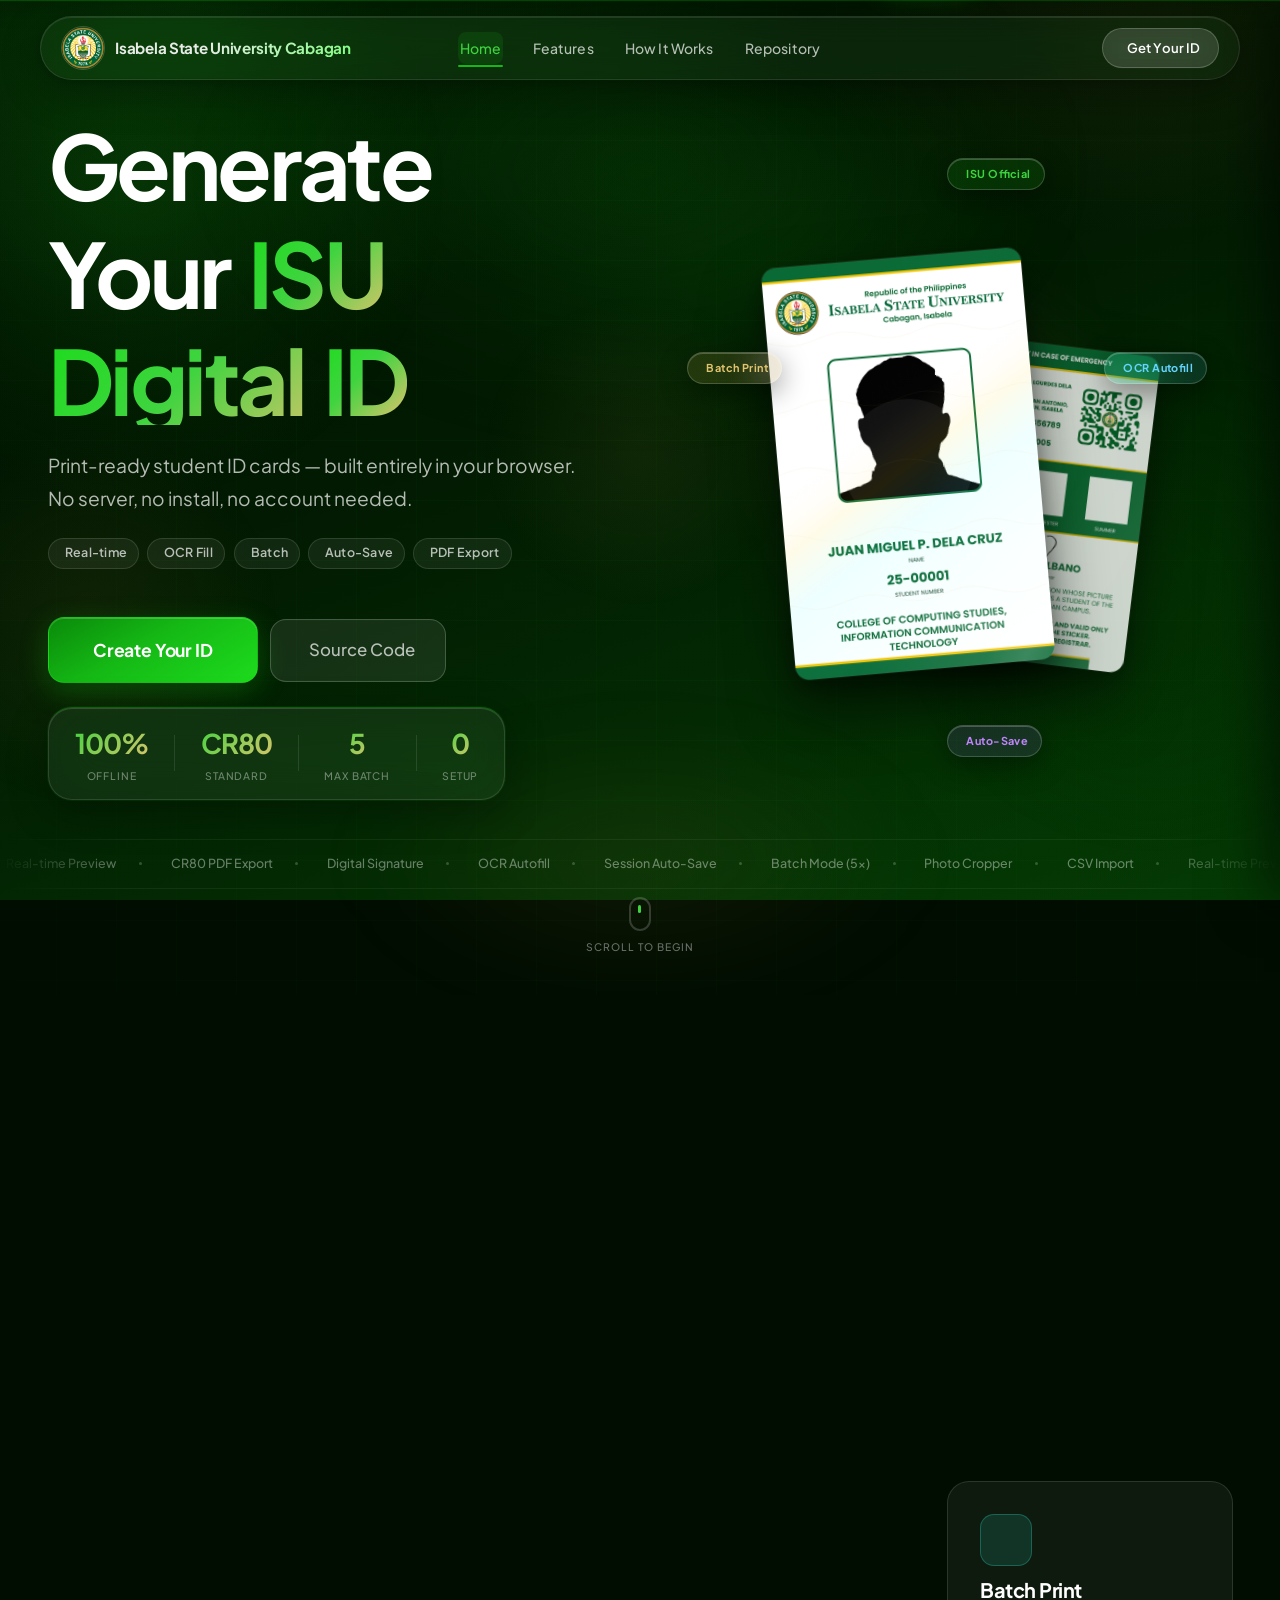
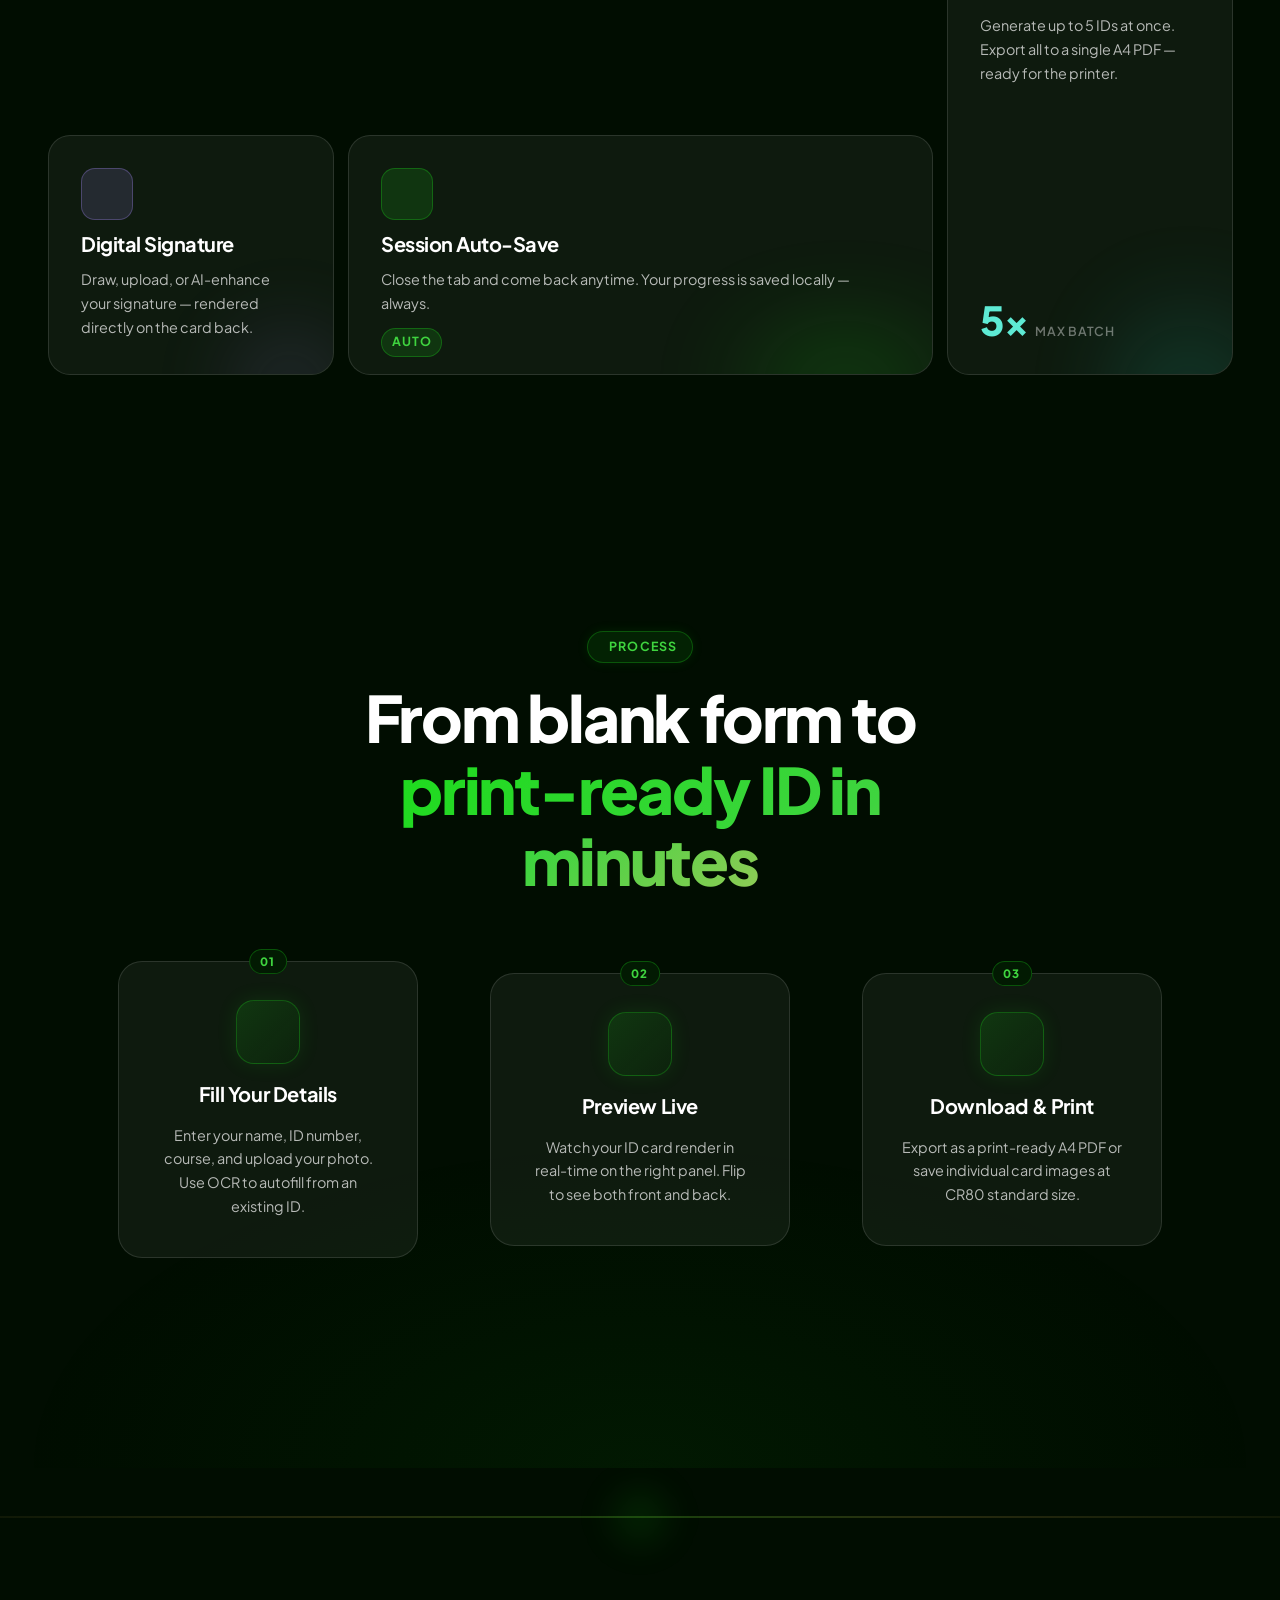
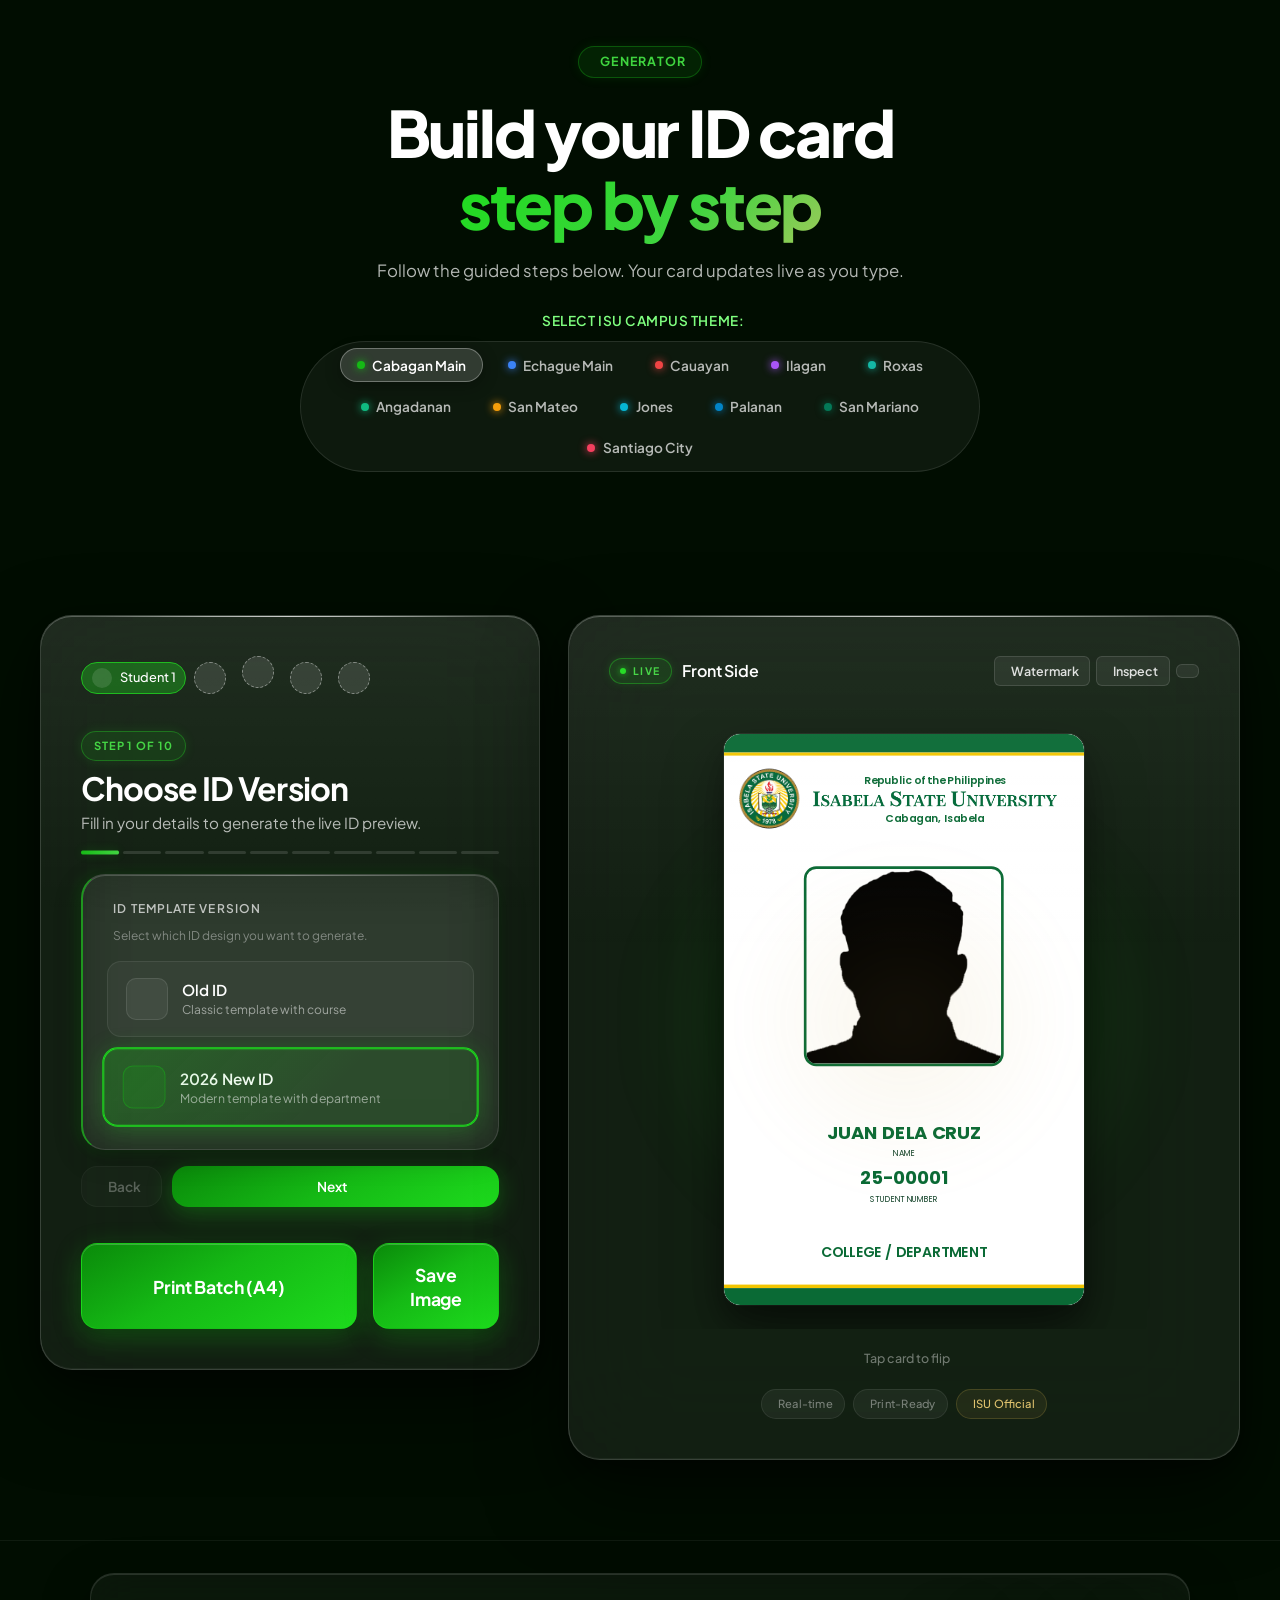
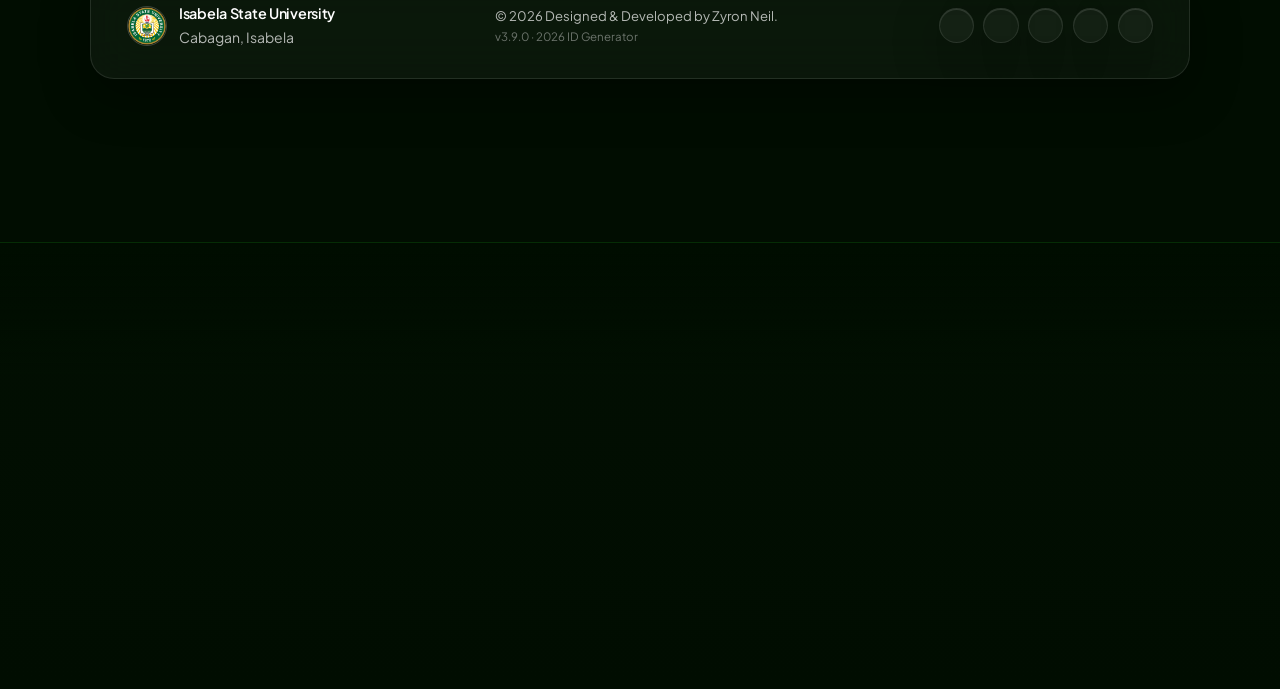
==== commit 642cd4d9: "refactor(js): split app.js into ES modules (core/features/services/utils) with a window bridge - web" ====
--- a/web/index.html
+++ b/web/index.html
@@ -4,772 +4,1285 @@
 <head>
     <meta charset="UTF-8">
     <meta name="viewport" content="width=device-width, initial-scale=1.0, viewport-fit=cover">
-    <meta name="color-scheme" content="light dark">
-    <meta name="theme-color" media="(prefers-color-scheme: light)" content="#f2f2f7">
-    <meta name="theme-color" media="(prefers-color-scheme: dark)" content="#000000">
     <meta name="description"
-        content="Make a print-ready Isabela State University student ID in your browser. Live preview, photo cropper, digital signature, batch printing — and nothing is uploaded.">
+        content="Generate a premium digital and print-ready Isabela State University Student ID in seconds. Fill in your details and get a real-time live preview — complete with digital signature and OCR autofill.">
+    <meta name="theme-color" content="#021a02">
     <title>ISU Premium ID Generator — Isabela State University</title>
 
-    <link rel="icon" type="image/png" href="images/isu_logo_256.png">
-    <link rel="apple-touch-icon" href="images/isu_logo_256.png">
+    <link rel="icon" type="image/png" href="assets/images/logos/isu_logo_256.png">
+    <link rel="apple-touch-icon" href="assets/images/logos/isu_logo_256.png">
     <link rel="manifest" href="manifest.webmanifest">
 
     <meta property="og:title" content="ISU Premium ID Generator — Isabela State University">
     <meta property="og:description"
-        content="Make a print-ready Isabela State University student ID in your browser, with a live preview and digital signature.">
-    <meta property="og:image" content="images/isu_logo_512.png">
+        content="Generate a premium digital and print-ready Isabela State University Student ID in seconds with live preview and digital signature.">
+    <meta property="og:image" content="assets/images/logos/isu_logo_512.png">
     <meta property="og:type" content="website">
     <meta name="twitter:card" content="summary">
     <meta name="twitter:title" content="ISU Premium ID Generator">
     <meta name="twitter:description"
-        content="Make a print-ready Isabela State University student ID in your browser.">
-    <meta name="twitter:image" content="images/isu_logo_512.png">
-
-    <!-- The ID card face is drawn in Roboto Condensed (self-hosted — see style.css) -->
-    <link rel="preload" href="fonts/roboto-condensed-latin-700-normal.woff2" as="font" type="font/woff2"
-        crossorigin>
-
-    <link rel="stylesheet" href="style.css?v=3.9.0">
-
-    <!-- Phosphor Icons — version pinned so the SRI hash can never go stale -->
-    <script src="https://unpkg.com/@phosphor-icons/web@2.1.2"
+        content="Generate digital and print-ready Isabela State University Student IDs in seconds.">
+    <meta name="twitter:image" content="assets/images/logos/isu_logo_512.png">
+
+  
+    <link rel="dns-prefetch" href="https://fonts.googleapis.com">
+    <link rel="dns-prefetch" href="https://fonts.gstatic.com">
+    <link rel="dns-prefetch" href="https://unpkg.com">
+    <link rel="dns-prefetch" href="https://cdnjs.cloudflare.com">
+
+    <link rel="preconnect" href="https://fonts.googleapis.com">
+    <link rel="preconnect" href="https://fonts.gstatic.com" crossorigin>
+
+    <!-- Plus Jakarta Sans (UI) + Roboto Condensed (ID card text) -->
+    <link
+        href="https://fonts.googleapis.com/css2?family=Plus+Jakarta+Sans:ital,wght@0,300;0,400;0,500;0,600;0,700;0,800;1,400&family=Roboto+Condensed:wght@400;700&display=swap"
+        rel="stylesheet">
+
+    <!-- Phosphor Icons (deferred — not in the critical paint path) -->
+    <script src="https://unpkg.com/@phosphor-icons/web"
         integrity="sha384-J7cw2fbG1T4C5MirTVUxsZGaMfw2m0XsCgOQEqUvB1OF9VIsHWuZF1GmyVRzs7eu" crossorigin="anonymous"
         defer></script>
-    <!-- VanillaTilt — 3D card hover -->
+
     <script src="https://cdnjs.cloudflare.com/ajax/libs/vanilla-tilt/1.8.1/vanilla-tilt.min.js"
         integrity="sha384-0k1dj5tm+KUH/4vkNk/i90XsjDA8Ltmt+ybcrFoH4t0dgv/WZsPpVBnkhcroX8UL" crossorigin="anonymous"
         defer></script>
-    <!-- jsPDF — A4 batch export -->
-    <script src="https://cdnjs.cloudflare.com/ajax/libs/jspdf/2.5.1/jspdf.umd.min.js"
-        integrity="sha384-JcnsjUPPylna1s1fvi1u12X5qjY5OL56iySh75FdtrwhO/SWXgMjoVqcKyIIWOLk" crossorigin="anonymous"
+
+    <!-- Three.js (global UMD — available as window.THREE) -->
+    <script src="https://cdnjs.cloudflare.com/ajax/libs/three.js/r134/three.min.js"
+        integrity="sha384-9EQoUIJYrv09/oYhSxnw1VpLcfPw3BM9dE7+D/3wGUPeLLa7F9Z6OAoD+i/M6FK9" crossorigin="anonymous"
         defer></script>
-    <!-- Tesseract.js is lazy-loaded by app.js when the OCR sheet is first opened -->
+
+
+
+    <!-- Stylesheets: order == cascade order (see styles/main.css). Add new files to sw.js PRECACHE_ASSETS too. -->
+    <link rel="stylesheet" href="styles/main.css?v=3.9.2">
+    <link rel="stylesheet" href="styles/base/tokens.css?v=3.9.2">
+    <link rel="stylesheet" href="styles/base/fonts.css?v=3.9.2">
+    <link rel="stylesheet" href="styles/base/reset.css?v=3.9.2">
+    <link rel="stylesheet" href="styles/layout/body.css?v=3.9.2">
+    <link rel="stylesheet" href="styles/layout/orbs.css?v=3.9.2">
+    <link rel="stylesheet" href="styles/components/navbar.css?v=3.9.2">
+    <link rel="stylesheet" href="styles/features/hero.css?v=3.9.2">
+    <link rel="stylesheet" href="styles/components/buttons.css?v=3.9.2">
+    <link rel="stylesheet" href="styles/layout/container.css?v=3.9.2">
+    <link rel="stylesheet" href="styles/components/glass-panel.css?v=3.9.2">
+    <link rel="stylesheet" href="styles/components/form.css?v=3.9.2">
+    <link rel="stylesheet" href="styles/features/photo-upload.css?v=3.9.2">
+    <link rel="stylesheet" href="styles/features/signature.css?v=3.9.2">
+    <link rel="stylesheet" href="styles/features/ai-signature.css?v=3.9.2">
+    <link rel="stylesheet" href="styles/features/stepper.css?v=3.9.2">
+    <link rel="stylesheet" href="styles/components/form-header.css?v=3.9.2">
+    <link rel="stylesheet" href="styles/components/download-buttons.css?v=3.9.2">
+    <link rel="stylesheet" href="styles/layout/preview-section.css?v=3.9.2">
+    <link rel="stylesheet" href="styles/features/card-preview.css?v=3.9.2">
+    <link rel="stylesheet" href="styles/components/chips.css?v=3.9.2">
+    <link rel="stylesheet" href="styles/components/liquid-glass.css?v=3.9.2">
+    <link rel="stylesheet" href="styles/components/footer.css?v=3.9.2">
+    <link rel="stylesheet" href="styles/base/animations.css?v=3.9.2">
+    <link rel="stylesheet" href="styles/responsive/breakpoints.css?v=3.9.2">
+    <link rel="stylesheet" href="styles/features/session-restore.css?v=3.9.2">
+    <link rel="stylesheet" href="styles/features/ocr.css?v=3.9.2">
+    <link rel="stylesheet" href="styles/base/accessibility.css?v=3.9.2">
+    <link rel="stylesheet" href="styles/features/id-version.css?v=3.9.2">
+    <link rel="stylesheet" href="styles/components/enhancements.css?v=3.9.2">
+    <link rel="stylesheet" href="styles/features/hero-split.css?v=3.9.2">
+    <link rel="stylesheet" href="styles/features/features-section.css?v=3.9.2">
+    <link rel="stylesheet" href="styles/features/how-it-works.css?v=3.9.2">
+    <link rel="stylesheet" href="styles/responsive/sections.css?v=3.9.2">
+    <link rel="stylesheet" href="styles/components/mobile-nav.css?v=3.9.2">
+    <link rel="stylesheet" href="styles/features/bento.css?v=3.9.2">
+    <link rel="stylesheet" href="styles/responsive/hero-mobile.css?v=3.9.2">
+    <link rel="stylesheet" href="styles/components/section-divider.css?v=3.9.2">
+    <link rel="stylesheet" href="styles/components/site-footer.css?v=3.9.2">
+    <link rel="stylesheet" href="styles/base/reduced-motion.css?v=3.9.2">
+    <link rel="stylesheet" href="styles/responsive/performance.css?v=3.9.2">
+    <link rel="stylesheet" href="styles/features/cr80-card.css?v=3.9.2">
+    <link rel="stylesheet" href="styles/responsive/adaptive.css?v=3.9.2">
 </head>
 
+
 <body>
-    <a class="skip-link" href="#generator">Skip to the ID generator</a>
 
     <!-- ═══════════════════════════════════════════════════════
-         NAVBAR — the one persistent floating bar (glass tier 3)
-         ═══════════════════════════════════════════════════════ -->
-    <header id="navbar" class="navbar">
+         BACKGROUND DECORATIVE ORBS
+    ═══════════════════════════════════════════════════════ -->
+    <div class="floating-orbs" aria-hidden="true">
+        <div class="orb orb-1"></div>
+        <div class="orb orb-2"></div>
+        <div class="orb orb-3"></div>
+        <div class="orb orb-4"></div>
+    </div>
+
+    <!-- ═══════════════════════════════════════════════════════
+         NAVBAR
+    ═══════════════════════════════════════════════════════ -->
+    <nav id="navbar" class="liquid-glass">
         <div class="nav-container">
-            <a href="#home" class="logo-container" aria-label="ISU ID Generator — back to top">
-                <img src="images/isu_logo_256.png" alt="" class="logo-img" width="36" height="36" decoding="async">
-                <span class="logo-text">ISU ID Generator</span>
-            </a>
-            <nav class="desktop-menu" aria-label="Primary">
-                <a href="#features" class="nav-link">Features</a>
-                <a href="#how-it-works" class="nav-link">How it works</a>
-                <a href="#generator" class="nav-link">Generator</a>
+            <div class="logo-container" onclick="document.getElementById('home').scrollIntoView({behavior:'smooth'})"
+                role="button" tabindex="0" aria-label="Back to home">
+                <img src="assets/images/logos/isu_logo_256.png" alt="Isabela State University Logo" class="logo-img" width="44"
+                    height="44" decoding="async">
+                <span class="logo-text">Isabela State University Cabagan </span>
+            </div>
+            <div class="desktop-menu">
+                <a href="#home" class="nav-link"
+                    onclick="document.getElementById('home').scrollIntoView({behavior:'smooth'})">Home</a>
+                <a href="#features" class="nav-link"
+                    onclick="document.getElementById('features').scrollIntoView({behavior:'smooth'})">Features</a>
+                <a href="#how-it-works" class="nav-link"
+                    onclick="document.getElementById('how-it-works').scrollIntoView({behavior:'smooth'})">How It
+                    Works</a>
                 <a href="https://github.com/ZyronNeil2007/Isabela-State-University_Cabagan" class="nav-link"
-                    target="_blank" rel="noopener noreferrer">Source<span class="visually-hidden"> (opens
-                        GitHub)</span></a>
-            </nav>
+                    target="_blank" rel="noopener noreferrer">Repository</a>
+            </div>
             <div class="nav-actions">
-                <a href="#generator" class="btn-primary btn-sm btn-nav" id="nav-cta-btn">Create ID</a>
-                <button class="nav-hamburger" id="nav-hamburger" type="button" aria-label="Open menu"
-                    aria-expanded="false" aria-controls="mobile-drawer">
+                <a href="#generator" class="btn-nav" id="nav-cta-btn"
+                    onclick="document.getElementById('generator').scrollIntoView({behavior:'smooth'})">
+                    <i class="ph ph-identification-card"></i>
+                    <span>Get Your ID</span>
+                </a>
+                <!-- Hamburger (mobile only) -->
+                <button class="nav-hamburger" id="nav-hamburger" aria-label="Open navigation menu" aria-expanded="false"
+                    aria-controls="mobile-drawer">
                     <span class="hamburger-bar"></span>
                     <span class="hamburger-bar"></span>
                     <span class="hamburger-bar"></span>
                 </button>
             </div>
         </div>
-    </header>
-
-    <!-- Mobile menu -->
-    <div class="mobile-drawer-overlay" id="mobile-drawer-overlay"></div>
-    <div class="mobile-drawer" id="mobile-drawer" role="dialog" aria-modal="true" aria-label="Menu">
+    </nav>
+
+    <!-- ═══════════════════════════════════════════════════════
+         MOBILE NAVIGATION DRAWER
+    ═══════════════════════════════════════════════════════ -->
+    <div class="mobile-drawer-overlay" id="mobile-drawer-overlay" aria-hidden="true"></div>
+    <div class="mobile-drawer" id="mobile-drawer" role="dialog" aria-modal="true" aria-label="Navigation menu">
         <div class="mobile-drawer-header">
-            <span class="mobile-drawer-title">Menu</span>
-            <button class="btn-close" id="mobile-drawer-close" type="button" aria-label="Close menu">
-                <i class="ph ph-x" aria-hidden="true"></i>
+            <div class="mobile-drawer-brand">
+                <img loading="lazy" decoding="async" src="assets/images/logos/isu_logo_256.png" alt="ISU Logo" class="logo-img" width="36" height="36"
+                    decoding="async">
+                <span class="logo-text">ISU ID Generator</span>
+            </div>
+            <button class="btn-close" id="mobile-drawer-close" aria-label="Close navigation menu">
+                <i class="ph ph-x"></i>
             </button>
         </div>
-        <nav class="mobile-drawer-nav" aria-label="Mobile">
-            <a href="#features" class="mobile-nav-link">Features</a>
-            <a href="#how-it-works" class="mobile-nav-link">How it works</a>
-            <a href="#generator" class="mobile-nav-link">Generator</a>
+        <nav class="mobile-drawer-nav">
+            <a href="#home" class="mobile-nav-link" data-section="home">
+                <i class="ph-fill ph-house"></i> Home
+            </a>
+            <a href="#features" class="mobile-nav-link" data-section="features">
+                <i class="ph-fill ph-star-four"></i> Features
+            </a>
+            <a href="#how-it-works" class="mobile-nav-link" data-section="how-it-works">
+                <i class="ph-fill ph-path"></i> How It Works
+            </a>
             <a href="https://github.com/ZyronNeil2007/Isabela-State-University_Cabagan" class="mobile-nav-link"
-                target="_blank" rel="noopener noreferrer">Source code</a>
+                target="_blank" rel="noopener noreferrer">
+                <i class="ph-fill ph-github-logo"></i> Repository
+            </a>
         </nav>
         <div class="mobile-drawer-cta">
-            <a href="#generator" class="btn-primary btn-lg">Create your ID</a>
+            <a href="#generator" class="btn-primary" style="width:100%;justify-content:center;">
+                <i class="ph ph-identification-card"></i> Get Your ID
+                <i class="ph ph-arrow-right"></i>
+            </a>
         </div>
     </div>
 
-    <main id="main">
-
-        <!-- ═══════════════════════════════════════════════════════
-             HERO — one message, one action, the card
-             ═══════════════════════════════════════════════════════ -->
-        <section id="home" class="hero-section">
-            <div class="hero-content section-inner">
-                <div class="hero-left-col">
-                    <p class="hero-eyebrow">Isabela State University · Cabagan</p>
-                    <h1 class="hero-title">Your ISU ID, ready to&nbsp;print.</h1>
-                    <p class="hero-subtitle">
-                        Fill in a few details, watch the card update as you type, then export a print-ready sheet.
-                        Everything happens in your browser — nothing is uploaded.
+    <!-- ═══════════════════════════════════════════════════════
+         HERO SECTION — Cinematic Full-Width
+    ═══════════════════════════════════════════════════════ -->
+    <section id="home" class="hero-section">
+
+        <!-- Static mesh grid background -->
+        <div class="hero-mesh" aria-hidden="true"></div>
+
+        <!-- Ambient static glow -->
+        <div class="hero-glow-primary" aria-hidden="true"></div>
+        <div class="hero-glow-gold" aria-hidden="true"></div>
+
+        <!-- Main content column -->
+        <div class="hero-content">
+
+            <!-- LEFT COLUMN: Text + CTAs + Stats -->
+            <div class="hero-left-col">
+
+                <!-- Staggered headline -->
+                <h1 class="hero-title">
+                    <span class="hero-word" style="--i:0">Generate</span>
+                    <span class="hero-word" style="--i:1">Your</span>
+                    <span class="hero-word hero-word--hl" style="--i:2">ISU</span>
+                    <span class="hero-word hero-word--hl" style="--i:3">Digital</span>
+                    <span class="hero-word hero-word--hl" style="--i:4">ID</span>
+                </h1>
+
+                <p class="hero-subtitle" style="--delay:0.55s">
+                    Print-ready student ID cards — built entirely in your browser.
+                    No server, no install, no account needed.
+                </p>
+
+                <!-- Feature pills row -->
+                <div class="hero-feature-pills" style="--delay:0.65s" aria-hidden="true">
+                    <span class="hfp"><i class="ph-fill ph-lightning"></i> Real-time</span>
+                    <span class="hfp"><i class="ph-fill ph-scan"></i> OCR Fill</span>
+                    <span class="hfp"><i class="ph-fill ph-users-three"></i> Batch</span>
+                    <span class="hfp"><i class="ph-fill ph-floppy-disk"></i> Auto-Save</span>
+                    <span class="hfp"><i class="ph-fill ph-file-pdf"></i> PDF Export</span>
+                </div>
+
+                <!-- CTA buttons -->
+                <div class="hero-actions" style="--delay:0.7s">
+                    <a href="#generator" class="btn-primary hero-cta" id="hero-get-started-btn"
+                        onclick="document.getElementById('generator').scrollIntoView({behavior:'smooth'})">
+                        <i class="ph ph-identification-card"></i>
+                        Create Your ID
+                        <i class="ph ph-arrow-right"></i>
+                    </a>
+                    <a href="https://github.com/ZyronNeil2007/Isabela-State-University_Cabagan" class="btn-ghost"
+                        target="_blank" rel="noopener noreferrer">
+                        <i class="ph ph-github-logo"></i> Source Code
+                    </a>
+                </div>
+
+                <!-- Animated stats strip -->
+                <div class="hero-stats" style="--delay:1.05s">
+                    <div class="hero-stat">
+                        <span class="hero-stat-number">100%</span>
+                        <span class="hero-stat-label">Offline</span>
+                    </div>
+                    <div class="hero-stat-div"></div>
+                    <div class="hero-stat">
+                        <span class="hero-stat-number">CR80</span>
+                        <span class="hero-stat-label">Standard</span>
+                    </div>
+                    <div class="hero-stat-div"></div>
+                    <div class="hero-stat">
+                        <span class="hero-stat-number" id="hero-batch-limit">5</span>
+                        <span class="hero-stat-label">Max Batch</span>
+                    </div>
+                    <div class="hero-stat-div"></div>
+                    <div class="hero-stat">
+                        <span class="hero-stat-number">0</span>
+                        <span class="hero-stat-label">Setup</span>
+                    </div>
+                </div>
+
+            </div><!-- /hero-left-col -->
+
+            <!-- RIGHT COLUMN: 3D Card Stage -->
+            <div class="hero-right-col" style="--delay:0.85s">
+                <!-- 3D Card Stage -->
+                <div class="hero-stage">
+                    <!-- Pulsing glow ring -->
+                    <div class="hero-stage-glow" aria-hidden="true"></div>
+                    <div class="hero-stage-glow hero-stage-glow--gold" aria-hidden="true"></div>
+
+                    <!-- ID card front -->
+                    <div class="hero-id-card hero-id-front" aria-hidden="true">
+                        <img decoding="async" src="assets/images/templates/2026/front_reference.png" alt="ISU Student ID Front" class="hero-id-img"
+                            loading="lazy">
+                        <div class="hero-card-shine"></div>
+                    </div>
+
+                    <!-- ID card back -->
+                    <div class="hero-id-card hero-id-back" aria-hidden="true">
+                        <img decoding="async" src="assets/images/templates/2026/back_reference.png" alt="ISU Student ID Back" class="hero-id-img"
+                            loading="lazy">
+                        <div class="hero-card-shine"></div>
+                    </div>
+
+                    <!-- Floating badge chips -->
+                    <div class="hero-floating-badge hero-fb-1">
+                        <i class="ph-fill ph-shield-check"></i> ISU Official
+                    </div>
+                    <div class="hero-floating-badge hero-fb-2">
+                        <i class="ph-fill ph-scan"></i> OCR Autofill
+                    </div>
+                    <div class="hero-floating-badge hero-fb-3">
+                        <i class="ph-fill ph-users-three"></i> Batch Print
+                    </div>
+                    <div class="hero-floating-badge hero-fb-4">
+                        <i class="ph-fill ph-floppy-disk"></i> Auto-Save
+                    </div>
+                </div>
+            </div><!-- /hero-right-col -->
+
+        </div><!-- /hero-content -->
+
+
+        <!-- Marquee feature ticker -->
+        <div class="hero-marquee" aria-hidden="true">
+            <div class="hero-marquee-track">
+                <span><i class="ph-fill ph-lightning"></i> Real-time Preview</span>
+                <span class="hero-marquee-dot"></span>
+                <span><i class="ph-fill ph-file-pdf"></i> CR80 PDF Export</span>
+                <span class="hero-marquee-dot"></span>
+                <span><i class="ph-fill ph-pen-nib"></i> Digital Signature</span>
+                <span class="hero-marquee-dot"></span>
+                <span><i class="ph-fill ph-scan"></i> OCR Autofill</span>
+                <span class="hero-marquee-dot"></span>
+                <span><i class="ph-fill ph-floppy-disk"></i> Session Auto-Save</span>
+                <span class="hero-marquee-dot"></span>
+                <span><i class="ph-fill ph-users-three"></i> Batch Mode (5&times;)</span>
+                <span class="hero-marquee-dot"></span>
+                <span><i class="ph-fill ph-crop"></i> Photo Cropper</span>
+                <span class="hero-marquee-dot"></span>
+                <span><i class="ph-fill ph-table"></i> CSV Import</span>
+                <span class="hero-marquee-dot"></span>
+                <!-- duplicate for seamless loop -->
+                <span><i class="ph-fill ph-lightning"></i> Real-time Preview</span>
+                <span class="hero-marquee-dot"></span>
+                <span><i class="ph-fill ph-file-pdf"></i> CR80 PDF Export</span>
+                <span class="hero-marquee-dot"></span>
+                <span><i class="ph-fill ph-pen-nib"></i> Digital Signature</span>
+                <span class="hero-marquee-dot"></span>
+                <span><i class="ph-fill ph-scan"></i> OCR Autofill</span>
+                <span class="hero-marquee-dot"></span>
+                <span><i class="ph-fill ph-floppy-disk"></i> Session Auto-Save</span>
+                <span class="hero-marquee-dot"></span>
+                <span><i class="ph-fill ph-users-three"></i> Batch Mode (5&times;)</span>
+                <span class="hero-marquee-dot"></span>
+                <span><i class="ph-fill ph-crop"></i> Photo Cropper</span>
+                <span class="hero-marquee-dot"></span>
+                <span><i class="ph-fill ph-table"></i> CSV Import</span>
+            </div>
+        </div>
+
+        <div class="hero-scroll-indicator"
+            onclick="document.getElementById('generator').scrollIntoView({behavior:'smooth'})">
+            <div class="scroll-mouse">
+                <div class="scroll-wheel"></div>
+            </div>
+            <span>Scroll to begin</span>
+        </div>
+
+    </section>
+
+
+    <div id="session-restore-banner" class="session-banner" role="alert" aria-live="polite">
+        <div class="session-banner-inner">
+            <i class="ph ph-clock-counter-clockwise"></i>
+            <span>You have an unsaved session from a previous visit. Restore it?</span>
+            <div class="session-banner-actions">
+                <button class="btn-primary btn-sm" onclick="onRestoreSession()">
+                    <i class="ph ph-arrow-counter-clockwise"></i> Restore
+                </button>
+                <button class="btn-ghost btn-sm" onclick="onDiscardSession()">
+                    <i class="ph ph-trash"></i> Discard
+                </button>
+            </div>
+        </div>
+    </div>
+
+    <!-- ═══════════════════════════════════════════════════════
+         FEATURES SECTION — Bento Grid
+    ═══════════════════════════════════════════════════════ -->
+    <section id="features" class="features-section">
+        <div class="section-inner">
+
+            <!-- Section Header -->
+            <div class="section-header sr" style="--sr-delay:0s">
+                <span class="section-eyebrow"><i class="ph-fill ph-star-four"></i> Capabilities</span>
+                <h2 class="section-title">Everything you need to<br><span class="section-title--hl">create a perfect
+                        ID</span></h2>
+                <p class="section-subtitle">No backend, no subscription, no compromise. Built to run entirely in your
+                    browser with professional-grade output.</p>
+            </div>
+
+            <!-- Bento Grid -->
+            <div class="bento-grid">
+
+                <!-- Card 1 — Real-time Preview (wide 2×1) -->
+                <div class="bento-card bento-card--wide sr" style="--sr-delay:0.05s" data-accent="green">
+                    <div class="bento-card-inner">
+                        <div class="bento-icon bento-icon--green">
+                            <i class="ph-fill ph-lightning"></i>
+                        </div>
+                        <h3 class="bento-title">Real-time Preview</h3>
+                        <p class="bento-desc">Every keystroke updates the ID card instantly. What you see is exactly
+                            what prints.</p>
+                        <div class="bento-badge">Live</div>
+                    </div>
+                    <div class="bento-card-glow bento-card-glow--green"></div>
+                </div>
+
+                <!-- Card 2 — OCR Autofill (1×1) -->
+                <div class="bento-card sr" style="--sr-delay:0.10s" data-accent="gold">
+                    <div class="bento-card-inner">
+                        <div class="bento-icon bento-icon--gold">
+                            <i class="ph-fill ph-scan"></i>
+                        </div>
+                        <h3 class="bento-title">OCR Autofill</h3>
+                        <p class="bento-desc">Snap a photo of any printed ID — fields fill automatically.</p>
+                    </div>
+                    <div class="bento-card-glow bento-card-glow--gold"></div>
+                </div>
+
+                <!-- Card 3 — Batch Print (1×2 tall) -->
+                <div class="bento-card bento-card--tall sr" style="--sr-delay:0.15s" data-accent="teal">
+                    <div class="bento-card-inner">
+                        <div class="bento-icon bento-icon--teal">
+                            <i class="ph-fill ph-users-three"></i>
+                        </div>
+                        <h3 class="bento-title">Batch Print</h3>
+                        <p class="bento-desc">Generate up to 5 IDs at once. Export all to a single A4 PDF — ready for
+                            the printer.</p>
+                        <div class="bento-stat-row">
+                            <span class="bento-stat-num">5×</span>
+                            <span class="bento-stat-label">Max batch</span>
+                        </div>
+                    </div>
+                    <div class="bento-card-glow bento-card-glow--teal"></div>
+                </div>
+
+                <!-- Card 4 — Digital Signature (1×1) -->
+                <div class="bento-card sr" style="--sr-delay:0.20s" data-accent="purple">
+                    <div class="bento-card-inner">
+                        <div class="bento-icon bento-icon--purple">
+                            <i class="ph-fill ph-pen-nib"></i>
+                        </div>
+                        <h3 class="bento-title">Digital Signature</h3>
+                        <p class="bento-desc">Draw, upload, or AI-enhance your signature — rendered directly on the card
+                            back.</p>
+                    </div>
+                    <div class="bento-card-glow bento-card-glow--purple"></div>
+                </div>
+
+                <!-- Card 5 — Session Auto-Save (wide 2×1) -->
+                <div class="bento-card bento-card--wide sr" style="--sr-delay:0.25s" data-accent="green">
+                    <div class="bento-card-inner">
+                        <div class="bento-icon bento-icon--green">
+                            <i class="ph-fill ph-floppy-disk"></i>
+                        </div>
+                        <h3 class="bento-title">Session Auto-Save</h3>
+                        <p class="bento-desc">Close the tab and come back anytime. Your progress is saved locally —
+                            always.</p>
+                        <div class="bento-badge bento-badge--green">Auto</div>
+                    </div>
+                    <div class="bento-card-glow bento-card-glow--green"></div>
+                </div>
+
+            </div><!-- /bento-grid -->
+        </div>
+    </section>
+
+    <!-- ═══════════════════════════════════════════════════════
+         HOW IT WORKS — 3-Step Process
+    ═══════════════════════════════════════════════════════ -->
+    <section id="how-it-works" class="hiw-section">
+        <div class="section-inner">
+
+            <!-- Section Header -->
+            <div class="section-header sr" style="--sr-delay:0s">
+                <span class="section-eyebrow"><i class="ph-fill ph-path"></i> Process</span>
+                <h2 class="section-title">From blank form to<br><span class="section-title--hl">print-ready ID in
+                        minutes</span></h2>
+            </div>
+
+            <!-- Steps -->
+            <div class="hiw-steps">
+                <div class="hiw-step sr" style="--sr-delay:0.05s">
+                    <div class="hiw-step-num">01</div>
+                    <div class="hiw-step-icon">
+                        <i class="ph-fill ph-user-circle-plus"></i>
+                    </div>
+                    <h3 class="hiw-step-title">Fill Your Details</h3>
+                    <p class="hiw-step-desc">Enter your name, ID number, course, and upload your photo. Use OCR to
+                        autofill from an existing ID.</p>
+                </div>
+
+                <div class="hiw-connector sr" style="--sr-delay:0.12s" aria-hidden="true">
+                    <div class="hiw-connector-line"></div>
+                    <i class="ph-fill ph-arrow-right hiw-connector-arrow"></i>
+                </div>
+
+                <div class="hiw-step sr" style="--sr-delay:0.15s">
+                    <div class="hiw-step-num">02</div>
+                    <div class="hiw-step-icon">
+                        <i class="ph-fill ph-eye"></i>
+                    </div>
+                    <h3 class="hiw-step-title">Preview Live</h3>
+                    <p class="hiw-step-desc">Watch your ID card render in real-time on the right panel. Flip to see both
+                        front and back.</p>
+                </div>
+
+                <div class="hiw-connector sr" style="--sr-delay:0.22s" aria-hidden="true">
+                    <div class="hiw-connector-line"></div>
+                    <i class="ph-fill ph-arrow-right hiw-connector-arrow"></i>
+                </div>
+
+                <div class="hiw-step sr" style="--sr-delay:0.25s">
+                    <div class="hiw-step-num">03</div>
+                    <div class="hiw-step-icon">
+                        <i class="ph-fill ph-printer"></i>
+                    </div>
+                    <h3 class="hiw-step-title">Download &amp; Print</h3>
+                    <p class="hiw-step-desc">Export as a print-ready A4 PDF or save individual card images at CR80
+                        standard size.</p>
+                </div>
+            </div><!-- /hiw-steps -->
+
+            <!-- CTA inside How it Works -->
+            <div class="hiw-cta sr" style="--sr-delay:0.30s">
+                <a href="#generator" class="btn-primary"
+                    onclick="document.getElementById('generator').scrollIntoView({behavior:'smooth'})">
+                    <i class="ph ph-identification-card"></i>
+                    Start Creating Now
+                    <i class="ph ph-arrow-right"></i>
+                </a>
+            </div>
+
+        </div>
+    </section>
+
+    <!-- Section divider -->
+    <div class="section-divider" aria-hidden="true"></div>
+
+    <!-- Generator section eyebrow header -->
+    <div class="generator-header section-inner">
+        <div class="section-header sr" style="--sr-delay:0s">
+            <span class="section-eyebrow"><i class="ph-fill ph-identification-card"></i> Generator</span>
+            <h2 class="section-title">Build your ID card<br><span class="section-title--hl">step by step</span></h2>
+            <p class="section-subtitle">Follow the guided steps below. Your card updates live as you type.</p>
+
+            <!-- Campus / College Theme Selector -->
+            <div class="campus-selector-wrapper">
+                <span class="campus-selector-label"><i class="ph ph-buildings"></i> Select ISU Campus Theme:</span>
+                <div class="campus-pills-bar" id="campus-pills-bar">
+                    <button class="campus-pill active" data-campus="cabagan" onclick="setCampusTheme('cabagan')">
+                        <span class="pill-dot cabagan"></span> Cabagan Main
+                    </button>
+                    <button class="campus-pill" data-campus="echague" onclick="setCampusTheme('echague')">
+                        <span class="pill-dot echague"></span> Echague Main
+                    </button>
+                    <button class="campus-pill" data-campus="cauayan" onclick="setCampusTheme('cauayan')">
+                        <span class="pill-dot cauayan"></span> Cauayan
+                    </button>
+                    <button class="campus-pill" data-campus="ilagan" onclick="setCampusTheme('ilagan')">
+                        <span class="pill-dot ilagan"></span> Ilagan
+                    </button>
+                    <button class="campus-pill" data-campus="roxas" onclick="setCampusTheme('roxas')">
+                        <span class="pill-dot roxas"></span> Roxas
+                    </button>
+                    <button class="campus-pill" data-campus="angadanan" onclick="setCampusTheme('angadanan')">
+                        <span class="pill-dot angadanan"></span> Angadanan
+                    </button>
+                    <button class="campus-pill" data-campus="san_mateo" onclick="setCampusTheme('san_mateo')">
+                        <span class="pill-dot san_mateo"></span> San Mateo
+                    </button>
+                    <button class="campus-pill" data-campus="jones" onclick="setCampusTheme('jones')">
+                        <span class="pill-dot jones"></span> Jones
+                    </button>
+                    <button class="campus-pill" data-campus="palanan" onclick="setCampusTheme('palanan')">
+                        <span class="pill-dot palanan"></span> Palanan
+                    </button>
+                    <button class="campus-pill" data-campus="san_mariano" onclick="setCampusTheme('san_mariano')">
+                        <span class="pill-dot san_mariano"></span> San Mariano
+                    </button>
+                    <button class="campus-pill" data-campus="santiago" onclick="setCampusTheme('santiago')">
+                        <span class="pill-dot santiago"></span> Santiago City
+                    </button>
+                </div>
+            </div>
+        </div>
+    </div>
+
+    <!-- ═══════════════════════════════════════════════════════
+         MAIN GENERATOR — SPLIT LAYOUT
+    ═══════════════════════════════════════════════════════ -->
+    <main class="container" id="generator">
+
+        <!-- ── LEFT: FORM SECTION ──────────────────────────── -->
+        <div class="form-section glass-panel">
+
+
+            <!-- ─────────────────────────────────────────────
+                 STUDENT TABS (Batch Print Feature)
+            ───────────────────────────────────────────────── -->
+            <div class="student-tabs-container">
+                <div class="student-tabs" id="student-tabs">
+                    <!-- Tabs injected by JS -->
+                </div>
+                <button class="add-student-btn" id="add-student-btn" aria-label="Add new student" title="Add Student">
+                    <i class="ph ph-plus"></i>
+                </button>
+                <label for="csv-upload" class="add-student-btn" title="Bulk Import CSV"
+                    style="cursor:pointer; margin-left:8px; display:inline-flex; align-items:center; justify-content:center;">
+                    <i class="ph ph-file-csv"></i>
+                    <input type="file" id="csv-upload" accept=".csv" style="display:none;">
+                </label>
+                <button class="add-student-btn" title="Batch Data Table Manager" onclick="openBatchModal()"
+                    aria-label="Open Batch Data Table Manager" style="margin-left:8px;">
+                    <i class="ph ph-table"></i>
+                </button>
+                <button class="add-student-btn" title="Autofill from Photo (OCR)" onclick="openOcrModal()"
+                    aria-label="Scan printed ID or form to autofill fields" style="margin-left:8px;">
+                    <i class="ph ph-scan"></i>
+                </button>
+            </div>
+
+            <!-- ─────────────────────────────────────────────
+                 STEPPER HEADER (shown in stepper mode)
+                 Contains mini live preview + progress meta
+            ───────────────────────────────────────────────── -->
+            <div class="stepper-header">
+                <div class="stepper-mini-preview">
+                    <div class="stepper-mini-card" id="mini-card">
+                        <div class="stepper-mini-front">
+                            <canvas id="mini-canvas-front"></canvas>
+                        </div>
+                        <div class="stepper-mini-back">
+                            <canvas id="mini-canvas-back"></canvas>
+                        </div>
+                    </div>
+                </div>
+
+                <div class="stepper-meta">
+                    <div class="stepper-step-label">
+                        <span id="stepper-step-name">Upload Photo</span>
+                        <span class="stepper-step-count" id="stepper-count">1 / 10</span>
+                    </div>
+                    <div class="stepper-progress-track">
+                        <div class="stepper-progress-fill" id="stepper-progress"></div>
+                    </div>
+                    <div class="stepper-dots" id="stepper-dots"></div>
+                </div>
+            </div>
+
+            <!-- ─────────────────────────────────────────────
+                 DESKTOP FORM HEADER
+            ───────────────────────────────────────────────── -->
+            <div class="desktop-form-header">
+                <div class="desktop-form-header-top">
+                    <div class="desktop-step-badge" id="desktop-step-badge">
+                        <i class="ph ph-number-one"></i>
+                        Step 1 of 10
+                    </div>
+                    <h2 class="desktop-step-title" id="desktop-step-title">Choose ID Version</h2>
+                    <p class="subtitle">Fill in your details to generate the live ID preview.</p>
+                </div>
+                <!-- Segmented progress bar — JS injects 9 segments -->
+                <div class="desktop-progress-bar" id="desktop-progress-bar" role="progressbar" aria-valuemin="1"
+                    aria-valuemax="10" aria-valuenow="1"></div>
+            </div>
+
+            <!-- ─────────────────────────────────────────────
+                 FORM STEPS
+                 Each .form-group: data-step & data-step-title
+            ───────────────────────────────────────────────── -->
+            <div class="steps-wrapper">
+
+                <!-- Step 1: ID Version -->
+                <div class="form-group" data-step="1" data-step-title="Choose ID Version">
+                    <label><i class="ph ph-cards"></i> ID Template Version</label>
+                    <p class="step-hint" style="margin-bottom:16px;"><i class="ph ph-info"></i> Select which ID design
+                        you want to generate.</p>
+                    <div class="version-toggle-group" id="version-toggle-group">
+                        <button class="version-toggle-btn" id="btn-old-id" onclick="setIdVersion('old')">
+                            <div class="version-btn-icon"><i class="ph ph-identification-card"></i></div>
+                            <div class="version-btn-label">
+                                <span class="version-btn-title">Old ID</span>
+                                <span class="version-btn-sub">Classic template with course</span>
+                            </div>
+                            <i class="ph ph-check-circle version-check"></i>
+                        </button>
+                        <button class="version-toggle-btn active" id="btn-2026-id" onclick="setIdVersion('2026')">
+                            <div class="version-btn-icon version-btn-icon--new"><i class="ph ph-sparkle"></i></div>
+                            <div class="version-btn-label">
+                                <span class="version-btn-title">2026 New ID</span>
+                                <span class="version-btn-sub">Modern template with department</span>
+                            </div>
+                            <i class="ph ph-check-circle version-check"></i>
+                        </button>
+                    </div>
+                </div>
+
+                <!-- Step 2: Photo -->
+                <div class="form-group" data-step="2" data-step-title="Upload Photo">
+                    <label for="profile-pic">
+                        <i class="ph ph-camera"></i> Profile Picture
+                    </label>
+                    <div class="photo-upload-area" id="photo-upload-area">
+                        <div class="photo-upload-placeholder" id="photo-placeholder">
+                            <div class="photo-upload-icon">
+                                <i class="ph ph-cloud-arrow-up"></i>
+                            </div>
+                            <span>Click or drag to upload</span>
+                            <small>JPG, PNG supported · Passport size recommended</small>
+                        </div>
+                        <div class="photo-preview-wrapper" id="photo-preview-wrapper" style="display:none;">
+                            <img decoding="async" id="photo-preview-thumb" class="photo-preview-thumb" alt="Profile photo preview">
+                            <button id="recrop-btn" class="recrop-btn" type="button"><i class="ph ph-crop"></i>
+                                Re-crop</button>
+                        </div>
+                        <input type="file" id="profile-pic" accept="image/*" aria-label="Upload profile picture">
+                    </div>
+                    <p class="step-hint"><i class="ph ph-info"></i> Your photo will appear on the front of the ID card.
                     </p>
-                    <div class="hero-actions">
-                        <a href="#generator" class="btn-primary btn-lg hero-cta" id="hero-get-started-btn">Create your
-                            ID</a>
-                        <a href="https://github.com/ZyronNeil2007/Isabela-State-University_Cabagan" class="btn-text"
-                            target="_blank" rel="noopener noreferrer">View source <i class="ph ph-arrow-up-right"
-                                aria-hidden="true"></i></a>
-                    </div>
-                    <ul class="hero-facts" aria-label="Good to know">
-                        <li>Works offline</li>
-                        <li>Standard CR80 size</li>
-                        <li>Stays on your device</li>
-                    </ul>
-                </div>
-
-                <div class="hero-right-col">
-                    <div class="hero-stage">
-                        <img src="images/back_reference.png" alt="" width="638" height="1011"
-                            class="hero-id-card hero-id-back" decoding="async">
-                        <img src="images/front_reference.png"
-                            alt="Sample ISU student ID: photo, name, student number and degree program"
-                            width="638" height="1011" class="hero-id-card hero-id-front" decoding="async">
-                    </div>
-                </div>
-            </div>
-        </section>
-
-        <!-- Restore banner (toggled by app.js) -->
-        <div id="session-restore-banner" class="session-banner" role="status" aria-live="polite">
-            <div class="session-banner-inner">
-                <p class="session-banner-text">You have an unfinished ID from a previous visit.</p>
-                <div class="session-banner-actions">
-                    <button class="btn-primary btn-sm" type="button" onclick="onRestoreSession()">Restore</button>
-                    <button class="btn-secondary btn-sm" type="button" onclick="onDiscardSession()">Discard</button>
-                </div>
-            </div>
-        </div>
-
-        <!-- ═══════════════════════════════════════════════════════
-             FEATURES
-             ═══════════════════════════════════════════════════════ -->
-        <section id="features" class="features-section">
-            <div class="section-inner">
-                <div class="section-header">
-                    <h2 class="section-title">Everything the card needs, nothing it doesn’t.</h2>
-                    <p class="section-subtitle">No account and no server. It runs in your browser and keeps your work
-                        on your device.</p>
-                </div>
-                <ul class="feature-list">
-                    <li class="feature-item">
-                        <span class="feature-icon" aria-hidden="true"><i class="ph ph-lightning"></i></span>
-                        <div>
-                            <h3 class="feature-title">Live preview</h3>
-                            <p class="feature-desc">The card redraws on every keystroke. What you see is what prints.
-                            </p>
-                        </div>
-                    </li>
-                    <li class="feature-item">
-                        <span class="feature-icon" aria-hidden="true"><i class="ph ph-crop"></i></span>
-                        <div>
-                            <h3 class="feature-title">Photo cropper</h3>
-                            <p class="feature-desc">Pan and zoom your photo into the exact frame the card uses.</p>
-                        </div>
-                    </li>
-                    <li class="feature-item">
-                        <span class="feature-icon" aria-hidden="true"><i class="ph ph-pen-nib"></i></span>
-                        <div>
-                            <h3 class="feature-title">Signature</h3>
-                            <p class="feature-desc">Draw it, or photograph one on paper and let the app lift the
-                                background away.</p>
-                        </div>
-                    </li>
-                    <li class="feature-item">
-                        <span class="feature-icon" aria-hidden="true"><i class="ph ph-scan"></i></span>
-                        <div>
-                            <h3 class="feature-title">Autofill from a photo</h3>
-                            <p class="feature-desc">Scan an existing ID or form. Text recognition runs on your device.
-                            </p>
-                        </div>
-                    </li>
-                    <li class="feature-item">
-                        <span class="feature-icon" aria-hidden="true"><i class="ph ph-users-three"></i></span>
-                        <div>
-                            <h3 class="feature-title">Batches and CSV</h3>
-                            <p class="feature-desc">Work on five students at a time, or import a CSV and print the
-                                whole list on A4 sheets.</p>
-                        </div>
-                    </li>
-                    <li class="feature-item">
-                        <span class="feature-icon" aria-hidden="true"><i class="ph ph-floppy-disk"></i></span>
-                        <div>
-                            <h3 class="feature-title">Saves as you go</h3>
-                            <p class="feature-desc">Close the tab and pick up where you left off. Progress is stored
-                                only on this device.</p>
-                        </div>
-                    </li>
-                </ul>
-            </div>
-        </section>
-
-        <!-- ═══════════════════════════════════════════════════════
-             HOW IT WORKS — a real sequence, so it is numbered
-             ═══════════════════════════════════════════════════════ -->
-        <section id="how-it-works" class="hiw-section">
-            <div class="section-inner">
-                <div class="section-header">
-                    <h2 class="section-title">From blank form to printed card.</h2>
-                </div>
-                <ol class="hiw-steps">
-                    <li class="hiw-step">
-                        <h3 class="hiw-step-title">Fill in your details</h3>
-                        <p class="hiw-step-desc">Ten short steps: version, photo, name, student number, program, birth
-                            date, guardian, address, phone and signature.</p>
-                    </li>
-                    <li class="hiw-step">
-                        <h3 class="hiw-step-title">Check the preview</h3>
-                        <p class="hiw-step-desc">Flip the card to see both sides, or open the inspector for a
-                            full-resolution look.</p>
-                    </li>
-                    <li class="hiw-step">
-                        <h3 class="hiw-step-title">Export and print</h3>
-                        <p class="hiw-step-desc">Save PNG images, or export an A4 PDF with cut guides at the real card
-                            size.</p>
-                    </li>
-                </ol>
-            </div>
-        </section>
-
-        <!-- ═══════════════════════════════════════════════════════
-             GENERATOR
-             ═══════════════════════════════════════════════════════ -->
-        <div class="generator-header section-inner">
-            <div class="section-header">
-                <h2 class="section-title">Build your ID</h2>
-                <p class="section-subtitle">Your card updates as you type.</p>
-            </div>
-            <div class="campus-selector-wrapper">
-                <span class="campus-selector-label" id="campus-label">Campus colors</span>
-                <div class="campus-pills-bar" id="campus-pills-bar" role="group" aria-labelledby="campus-label">
-                    <button class="campus-pill active" type="button" data-campus="cabagan"
-                        onclick="setCampusTheme('cabagan')"><span class="pill-dot cabagan"></span>Cabagan</button>
-                    <button class="campus-pill" type="button" data-campus="echague"
-                        onclick="setCampusTheme('echague')"><span class="pill-dot echague"></span>Echague</button>
-                    <button class="campus-pill" type="button" data-campus="cauayan"
-                        onclick="setCampusTheme('cauayan')"><span class="pill-dot cauayan"></span>Cauayan</button>
-                    <button class="campus-pill" type="button" data-campus="ilagan"
-                        onclick="setCampusTheme('ilagan')"><span class="pill-dot ilagan"></span>Ilagan</button>
-                    <button class="campus-pill" type="button" data-campus="roxas"
-                        onclick="setCampusTheme('roxas')"><span class="pill-dot roxas"></span>Roxas</button>
-                    <button class="campus-pill" type="button" data-campus="angadanan"
-                        onclick="setCampusTheme('angadanan')"><span class="pill-dot angadanan"></span>Angadanan</button>
-                    <button class="campus-pill" type="button" data-campus="san_mateo"
-                        onclick="setCampusTheme('san_mateo')"><span class="pill-dot san_mateo"></span>San
-                        Mateo</button>
-                    <button class="campus-pill" type="button" data-campus="jones"
-                        onclick="setCampusTheme('jones')"><span class="pill-dot jones"></span>Jones</button>
-                    <button class="campus-pill" type="button" data-campus="palanan"
-                        onclick="setCampusTheme('palanan')"><span class="pill-dot palanan"></span>Palanan</button>
-                    <button class="campus-pill" type="button" data-campus="san_mariano"
-                        onclick="setCampusTheme('san_mariano')"><span class="pill-dot san_mariano"></span>San
-                        Mariano</button>
-                    <button class="campus-pill" type="button" data-campus="santiago"
-                        onclick="setCampusTheme('santiago')"><span class="pill-dot santiago"></span>Santiago</button>
-                </div>
-            </div>
-        </div>
-
-        <section class="container section-inner" id="generator" aria-label="ID generator">
-
-            <!-- ── LEFT: FORM ──────────────────────────────────── -->
-            <div class="form-section panel">
-
-                <!-- Students + tools -->
-                <div class="student-tabs-container">
-                    <div class="student-tabs" id="student-tabs" role="group" aria-label="Students">
-                        <!-- Tabs injected by JS -->
-                    </div>
-                    <div class="student-tools" role="group" aria-label="Batch tools">
-                        <button class="tool-btn" id="add-student-btn" type="button" aria-label="Add student"
-                            title="Add student"><i class="ph ph-plus" aria-hidden="true"></i></button>
-                        <label for="csv-upload" class="tool-btn" title="Import students from CSV">
-                            <i class="ph ph-file-csv" aria-hidden="true"></i>
-                            <span class="visually-hidden">Import students from CSV</span>
-                            <input type="file" id="csv-upload" accept=".csv,text/csv" class="visually-hidden">
-                        </label>
-                        <button class="tool-btn" type="button" onclick="openBatchModal()"
-                            aria-label="Open batch table" title="Batch table"><i class="ph ph-table"
-                                aria-hidden="true"></i></button>
-                        <button class="tool-btn" type="button" onclick="openOcrModal()"
-                            aria-label="Autofill from a photo of an ID or form" title="Autofill from photo"><i
-                                class="ph ph-scan" aria-hidden="true"></i></button>
-                    </div>
-                </div>
-
-                <!-- Mobile stepper header: mini live preview + progress -->
-                <div class="stepper-header">
-                    <div class="stepper-mini-preview" aria-hidden="true">
-                        <div class="stepper-mini-card" id="mini-card">
-                            <div class="stepper-mini-front"><canvas id="mini-canvas-front"></canvas></div>
-                            <div class="stepper-mini-back"><canvas id="mini-canvas-back"></canvas></div>
-                        </div>
-                    </div>
-                    <div class="stepper-meta">
-                        <div class="stepper-step-label">
-                            <span id="stepper-step-name">Choose ID Version</span>
-                            <span class="stepper-step-count" id="stepper-count">1 / 10</span>
-                        </div>
-                        <div class="stepper-progress-track" aria-hidden="true">
-                            <div class="stepper-progress-fill" id="stepper-progress"></div>
-                        </div>
-                        <div class="stepper-dots" id="stepper-dots"></div>
-                    </div>
-                </div>
-
-                <!-- Desktop step header -->
-                <div class="desktop-form-header">
-                    <p class="desktop-step-badge" id="desktop-step-badge">Step 1 of 10</p>
-                    <h2 class="desktop-step-title" id="desktop-step-title">Choose ID Version</h2>
-                    <div class="desktop-progress-bar" id="desktop-progress-bar" role="progressbar" aria-valuemin="1"
-                        aria-valuemax="10" aria-valuenow="1" aria-label="Form progress"></div>
-                </div>
-
-                <!-- Steps -->
-                <div class="steps-wrapper">
-
-                    <!-- 1 · Version -->
-                    <div class="form-group" data-step="1" data-step-title="Choose ID Version" role="group"
-                        aria-labelledby="lbl-version">
-                        <p class="field-label" id="lbl-version">ID template</p>
-                        <div class="version-toggle-group" id="version-toggle-group">
-                            <button class="version-toggle-btn active" id="btn-old-id" type="button"
-                                aria-pressed="true" onclick="setIdVersion('old')">
-                                <span class="version-btn-label">
-                                    <span class="version-btn-title">Old ID</span>
-                                    <span class="version-btn-sub">Classic template, shows your course</span>
-                                </span>
-                                <i class="ph-fill ph-check-circle version-check" aria-hidden="true"></i>
+                </div>
+
+                <!-- Step 3: Full Name -->
+                <div class="form-group" data-step="3" data-step-title="Full Name">
+                    <label for="full-name"><i class="ph ph-user"></i> Full Name</label>
+                    <input type="text" id="full-name" placeholder="e.g. JUAN DELA CRUZ" autocomplete="name"
+                        spellcheck="false">
+                    <p class="step-hint"><i class="ph ph-info"></i> Appears on the front of your ID. Use your official
+                        full name.</p>
+                </div>
+
+                <!-- Step 4: ID Number -->
+                <div class="form-group" data-step="4" data-step-title="ID Number">
+                    <label for="id-number"><i class="ph ph-hash"></i> ID / Student Number</label>
+                    <input type="text" id="id-number" placeholder="e.g. 25-00001" spellcheck="false">
+                    <p class="step-hint"><i class="ph ph-info"></i> Your official student identification number.</p>
+                </div>
+
+                <!-- Step 5: Course / Department -->
+                <div class="form-group" data-step="5" data-step-title="Course / Department">
+                    <!-- OLD ID: Course text input -->
+                    <div id="course-field-wrapper" style="display:none;">
+                        <label for="course"><i class="ph ph-graduation-cap"></i> Degree Program</label>
+                        <input type="text" id="course" placeholder="e.g. BS Computer Science" spellcheck="false">
+                        <p class="step-hint"><i class="ph ph-info"></i> Your full degree program name as it will appear
+                            on the ID.</p>
+                    </div>
+                    <!-- 2026 ID: Department select -->
+                    <div id="department-field-wrapper">
+                        <label for="department"><i class="ph ph-buildings"></i> College / Department</label>
+                        <select id="department" class="select-field">
+                            <option value="">— Select your college —</option>
+                            <option value="CBM">CBM – College of Business and Management</option>
+                            <option value="CCJE">CCJE – College of Criminal Justice Education</option>
+                            <option value="CAST">CAST – College of Agricultural, Science and Technology</option>
+                            <option value="CCSICT">CCSICT – College of Computing Studies, Information and Communication
+                                Technology</option>
+                            <option value="COE">COE – College of Engineering</option>
+                            <option value="CED">CED – College of Education</option>
+                            <option value="CFEM">CFEM – College of Forestry and Environmental Management</option>
+                            <option value="CCSS">CCSS – College of Communication and Social Sciences</option>
+                            <option value="CS">CS – College of Science</option>
+                        </select>
+                        <p class="step-hint"><i class="ph ph-info"></i> Select the college your department belongs to.
+                            This will appear on your 2026 ID.</p>
+                    </div>
+                </div>
+
+                <!-- Step 6: DOB -->
+                <div class="form-group" data-step="6" data-step-title="Date of Birth">
+                    <label for="dob"><i class="ph ph-cake"></i> Date of Birth</label>
+                    <input type="date" id="dob">
+                    <p class="step-hint"><i class="ph ph-info"></i> Appears on the back of the ID card.</p>
+                </div>
+
+                <!-- Step 7: Parent / Guardian -->
+                <div class="form-group" data-step="7" data-step-title="Parent / Guardian">
+                    <label for="parent-name"><i class="ph ph-users"></i> Parent / Guardian Name</label>
+                    <input type="text" id="parent-name" placeholder="e.g. JANE DELA CRUZ" spellcheck="false">
+                    <p class="step-hint"><i class="ph ph-info"></i> Person to notify in case of emergency.</p>
+                </div>
+
+                <!-- Step 8: Address -->
+                <div class="form-group" data-step="8" data-step-title="Address">
+                    <label for="address"><i class="ph ph-map-pin"></i> Home Address</label>
+                    <textarea id="address" placeholder="e.g. Brgy. San Antonio, Cauayan City, Isabela" rows="3"
+                        spellcheck="false"></textarea>
+                    <p class="step-hint"><i class="ph ph-info"></i> Full home address for your ID record.</p>
+                </div>
+
+                <!-- Step 9: Telephone -->
+                <div class="form-group" data-step="9" data-step-title="Telephone">
+                    <label for="telephone"><i class="ph ph-phone"></i> Telephone / Mobile</label>
+                    <input type="text" id="telephone" placeholder="e.g. +63 912 345 6789" spellcheck="false">
+                    <p class="step-hint"><i class="ph ph-info"></i> Emergency contact number printed on the back.</p>
+                </div>
+
+                <!-- Step 10: Signature -->
+                <div class="form-group clearfix" data-step="10" data-step-title="Signature">
+                    <label><i class="ph ph-pen-nib"></i> Signature</label>
+
+                    <!-- Signature Mode Toggle -->
+                    <div class="sig-mode-tabs">
+                        <button class="sig-mode-tab active" id="sig-tab-draw" onclick="switchSigMode('draw')">
+                            <i class="ph ph-pencil-simple"></i> Draw
+                        </button>
+                        <button class="sig-mode-tab" id="sig-tab-upload" onclick="switchSigMode('upload')">
+                            <i class="ph ph-sparkle"></i> Scan Photo
+                        </button>
+                    </div>
+
+                    <!-- Draw Mode -->
+                    <div id="sig-draw-mode">
+                        <div class="signature-container">
+                            <canvas id="signature-pad" aria-label="Draw your signature"></canvas>
+                            <div class="signature-watermark">Draw your signature here</div>
+                        </div>
+                        <div class="signature-actions">
+                            <button id="clear-signature" class="btn-clear">
+                                <i class="ph ph-eraser"></i> Clear
                             </button>
-                            <button class="version-toggle-btn" id="btn-2026-id" type="button" aria-pressed="false"
-                                onclick="setIdVersion('2026')">
-                                <span class="version-btn-label">
-                                    <span class="version-btn-title">2026 New ID</span>
-                                    <span class="version-btn-sub">Modern template, shows your college</span>
-                                </span>
-                                <i class="ph-fill ph-check-circle version-check" aria-hidden="true"></i>
+                        </div>
+                    </div>
+
+                    <!-- AI Upload Mode -->
+                    <div id="sig-upload-mode" style="display:none;">
+                        <div class="sig-upload-area" id="sig-upload-area">
+                            <div class="sig-upload-placeholder" id="sig-upload-placeholder">
+                                <i class="ph ph-camera"></i>
+                                <span>Take a photo or upload your signature on white paper</span>
+                                <small>JPG · PNG · WEBP supported</small>
+                            </div>
+                            <img decoding="async" id="sig-upload-preview" class="sig-upload-preview" style="display:none;"
+                                alt="Signature photo preview">
+                            <input type="file" id="sig-photo-input" accept="image/*"
+                                aria-label="Upload signature photo">
+                        </div>
+                        <div class="sig-upload-actions">
+                            <button class="btn-ai-enhance" id="sig-enhance-btn" onclick="enhanceSignatureWithAI()"
+                                style="display:none;">
+                                <i class="ph ph-magic-wand"></i>
+                                <span>Enhance &amp; Remove Background</span>
                             </button>
-                        </div>
-                    </div>
-
-                    <!-- 2 · Photo -->
-                    <div class="form-group" data-step="2" data-step-title="Upload Photo">
-                        <label class="field-label" for="profile-pic">Profile photo</label>
-                        <div class="photo-upload-area" id="photo-upload-area">
-                            <div class="photo-upload-placeholder" id="photo-placeholder">
-                                <i class="ph ph-image" aria-hidden="true"></i>
-                                <span class="photo-upload-title">Choose a photo</span>
-                                <small>JPG or PNG, passport style works best</small>
+                            <button class="btn-clear" id="sig-upload-clear" onclick="clearUploadedSig()"
+                                style="display:none;">
+                                <i class="ph ph-trash"></i> Clear
+                            </button>
+                        </div>
+                        <div class="sig-ai-status" id="sig-ai-status" style="display:none;">
+                            <div class="sig-ai-spinner"></div>
+                            <span id="sig-ai-status-text">Processing signature…</span>
+                        </div>
+                        <div class="sig-result-preview" id="sig-result-preview" style="display:none;">
+                            <div class="sig-result-label"><i class="ph ph-check-circle"></i> Cleaned signature ready
                             </div>
-                            <div class="photo-preview-wrapper" id="photo-preview-wrapper" style="display:none;">
-                                <img id="photo-preview-thumb" class="photo-preview-thumb" alt="Your cropped photo">
-                                <div class="photo-preview-actions">
-                                    <button id="recrop-btn" class="btn-secondary btn-sm" type="button"><i
-                                            class="ph ph-crop" aria-hidden="true"></i> Adjust crop</button>
-                                    <label for="profile-pic" class="btn-secondary btn-sm"><i
-                                            class="ph ph-arrows-clockwise" aria-hidden="true"></i> Replace</label>
+                            <canvas id="sig-result-canvas" class="sig-result-canvas"
+                                aria-label="Processed signature preview"></canvas>
+                            <button class="btn-ghost sig-reprocess-btn"
+                                onclick="document.getElementById('sig-photo-input').click()">
+                                <i class="ph ph-arrow-counter-clockwise"></i> Use different photo
+                            </button>
+                        </div>
+                    </div>
+
+                    <p class="step-hint"><i class="ph ph-info"></i> Sign on white paper, take a photo, and the engine
+                        will clean and extract it automatically.</p>
+                </div>
+
+            </div><!-- /steps-wrapper -->
+
+            <!-- ─────────────────────────────────────────────
+                 STEPPER NAVIGATION (Back / Next / Done)
+            ───────────────────────────────────────────────── -->
+            <div class="stepper-nav">
+                <button class="stepper-btn stepper-btn-back" id="stepper-back" onclick="stepperBack()"
+                    aria-label="Previous step">
+                    <i class="ph ph-arrow-left"></i> Back
+                </button>
+                <button class="stepper-btn stepper-btn-next" id="stepper-next" onclick="stepperNext()"
+                    aria-label="Next step">
+                    Next <i class="ph ph-arrow-right"></i>
+                </button>
+                <button class="stepper-btn stepper-btn-done" id="stepper-done" style="display:none;"
+                    onclick="showMobileExportMenu()" aria-label="Download ID">
+                    <i class="ph ph-download-simple"></i> Download ID
+                </button>
+            </div>
+
+            <!-- Desktop Download Buttons -->
+            <div class="export-actions" id="desktop-export-actions">
+                <button id="download-btn" class="btn-primary desktop-download-btn"
+                    aria-label="Download print-ready A4 ID">
+                    <i class="ph ph-printer"></i>
+                    Print Batch (A4)
+                </button>
+                <div class="export-dropdown-container">
+                    <button id="save-image-btn" class="btn-primary desktop-download-btn" aria-label="Save as Image">
+                        <i class="ph ph-image"></i>
+                        Save Image <i class="ph ph-caret-down"></i>
+                    </button>
+                    <div class="export-dropdown-menu" id="export-dropdown-menu">
+                        <button onclick="saveAsImage('front')">Front Side</button>
+                        <button onclick="saveAsImage('back')">Back Side</button>
+                        <button onclick="saveAsImage('both')">Both Sides</button>
+                    </div>
+                </div>
+            </div>
+
+            <!-- Mobile Export Actions Sheet -->
+            <div class="mobile-export-sheet" id="mobile-export-sheet">
+                <div class="sheet-header">
+                    <h3>Export ID</h3>
+                    <button class="btn-close" onclick="hideMobileExportMenu()"><i class="ph ph-x"></i></button>
+                </div>
+                <div class="sheet-body">
+                    <button class="btn-primary"
+                        onclick="document.getElementById('download-btn').click(); hideMobileExportMenu();">
+                        <i class="ph ph-printer"></i> Print Batch (A4)
+                    </button>
+                    <button class="btn-ghost" onclick="saveAsImage('front'); hideMobileExportMenu();">
+                        <i class="ph ph-image"></i> Save Front Image
+                    </button>
+                    <button class="btn-ghost" onclick="saveAsImage('back'); hideMobileExportMenu();">
+                        <i class="ph ph-image"></i> Save Back Image
+                    </button>
+                    <button class="btn-ghost" onclick="saveAsImage('both'); hideMobileExportMenu();">
+                        <i class="ph ph-images"></i> Save Both Sides
+                    </button>
+                </div>
+            </div>
+
+        </div><!-- /form-section -->
+
+        <!-- ── RIGHT: PREVIEW SECTION ──────────────────────── -->
+        <div class="preview-section glass-panel">
+
+            <div class="preview-header">
+                <div class="live-badge">
+                    <span class="live-dot"></span>
+                    LIVE
+                </div>
+                <div class="preview-title" id="flip-title">Front Side</div>
+                <div class="preview-tools">
+                    <button class="preview-tool-btn" id="btn-toggle-hologram" onclick="toggleHologramOverlay()"
+                        title="Toggle Security Watermark & Hologram">
+                        <i class="ph ph-shield-check"></i> <span class="tool-btn-text">Watermark</span>
+                    </button>
+                    <button class="preview-tool-btn" onclick="openCardInspectModal()" title="Inspect Card High-Res">
+                        <i class="ph ph-corners-out"></i> <span class="tool-btn-text">Inspect</span>
+                    </button>
+                    <button class="preview-tool-btn" id="btn-toggle-audio" onclick="toggleAudioFx()"
+                        title="Toggle Sound FX">
+                        <i class="ph ph-speaker-high" id="audio-icon"></i>
+                    </button>
+                </div>
+            </div>
+
+            <!-- Card Stage: ambient glow + tilt container -->
+            <div class="card-stage">
+                <div class="card-ambient-glow" aria-hidden="true"></div>
+
+                <!-- Three.js holographic shimmer overlay on the card -->
+                <canvas id="holo-canvas" aria-hidden="true"
+                    style="position:absolute;inset:0;width:100%;height:100%;z-index:3;pointer-events:none;border-radius:inherit;"></canvas>
+
+                <div class="flip-card-container" id="card-tilt-wrapper" onclick="flipCard()" role="button" tabindex="0"
+                    aria-label="Click to flip ID card" onkeydown="if(event.key==='Enter'||event.key===' ')flipCard()">
+                    <div class="flip-card" id="idCard">
+                        <div class="flip-card-front id-card-preview">
+                            <canvas id="front-canvas"></canvas>
+                            <!-- CR80 2026 ID — live HTML front (ISU Student ID – CR80 Template). Filled by renderCr80Preview() -->
+                            <div class="cr80-stage" id="cr80-front-stage">
+                                <div class="cr80-face" id="cr80-front">
+                                    <div class="cr80-bar cr80-bar--top"></div>
+                                    <div class="cr80-bar cr80-bar--top-gold"></div>
+                                    <img decoding="async" class="cr80-seal" src="assets/images/templates/2026/cr80_seal.png" alt="Isabela State University seal">
+                                    <div class="cr80-republic">Republic of the Philippines</div>
+                                    <img decoding="async" class="cr80-university" src="assets/images/templates/2026/cr80_university_wordmark.png" alt="Isabela State University">
+                                    <div class="cr80-campus">Cabagan, Isabela</div>
+                                    <div class="cr80-photo-frame">
+                                        <img decoding="async" class="cr80-photo" id="cr80-photo" alt="Student photo" hidden>
+                                    </div>
+                                    <img decoding="async" class="cr80-signature" id="cr80-signature" alt="Student signature" hidden>
+                                    <div class="cr80-center cr80-name"><span id="cr80-name"></span></div>
+                                    <div class="cr80-center cr80-label cr80-name-label">NAME</div>
+                                    <div class="cr80-center cr80-idnum"><span id="cr80-idnumber"></span></div>
+                                    <div class="cr80-center cr80-label cr80-idnum-label">STUDENT NUMBER</div>
+                                    <div class="cr80-center cr80-dept"><span id="cr80-department"></span></div>
+                                    <div class="cr80-bar cr80-bar--bottom-gold"></div>
+                                    <div class="cr80-bar cr80-bar--bottom"></div>
+                                    <canvas class="cr80-holo" id="cr80-holo" width="816" height="1296" aria-hidden="true"></canvas>
                                 </div>
                             </div>
-                            <input type="file" id="profile-pic" accept="image/*" class="photo-file-input">
-                        </div>
-                        <p class="step-hint">Appears on the front of the card. You can adjust the crop next.</p>
-                    </div>
-
-                    <!-- 3 · Name -->
-                    <div class="form-group" data-step="3" data-step-title="Full Name">
-                        <label class="field-label" for="full-name">Full name</label>
-                        <input type="text" id="full-name" placeholder="JUAN DELA CRUZ" autocomplete="name"
-                            autocapitalize="characters" spellcheck="false" aria-describedby="hint-name">
-                        <p class="step-hint" id="hint-name">Use your official full name, as it should print.</p>
-                    </div>
-
-                    <!-- 4 · ID number -->
-                    <div class="form-group" data-step="4" data-step-title="ID Number">
-                        <label class="field-label" for="id-number">Student number</label>
-                        <input type="text" id="id-number" placeholder="25-00001" autocomplete="off"
-                            autocapitalize="characters" spellcheck="false" aria-describedby="hint-id">
-                        <p class="step-hint" id="hint-id">Your official student identification number.</p>
-                    </div>
-
-                    <!-- 5 · Course / department -->
-                    <div class="form-group" data-step="5" data-step-title="Course / Department">
-                        <div id="course-field-wrapper">
-                            <label class="field-label" for="course">Degree program</label>
-                            <input type="text" id="course" placeholder="BS Computer Science" autocomplete="off"
-                                spellcheck="false" aria-describedby="hint-course">
-                            <p class="step-hint" id="hint-course">The full program name, as it should print.</p>
-                        </div>
-                        <div id="department-field-wrapper" style="display:none;">
-                            <label class="field-label" for="department">College</label>
-                            <select id="department" class="select-field" aria-describedby="hint-dept">
-                                <option value="">Select your college</option>
-                                <option value="CBM">CBM – College of Business and Management</option>
-                                <option value="CCJE">CCJE – College of Criminal Justice Education</option>
-                                <option value="CAST">CAST – College of Agricultural, Science and Technology</option>
-                                <option value="CCSICT">CCSICT – College of Computing Studies, Information and
-                                    Communication Technology</option>
-                                <option value="COE">COE – College of Education</option>
-                                <option value="CED">CED – College of Education</option>
-                                <option value="CFEM">CFEM – College of Forestry and Environmental Management</option>
-                                <option value="CCSS">CCSS – College of Communication and Social Sciences</option>
-                                <option value="CS">CS – College of Science</option>
-                            </select>
-                            <p class="step-hint" id="hint-dept">Printed on the front of the 2026 ID.</p>
-                        </div>
-                    </div>
-
-                    <!-- 6 · Date of birth -->
-                    <div class="form-group" data-step="6" data-step-title="Date of Birth">
-                        <label class="field-label" for="dob">Date of birth</label>
-                        <input type="date" id="dob" autocomplete="bday" aria-describedby="hint-dob">
-                        <p class="step-hint" id="hint-dob">Printed on the back of the card.</p>
-                    </div>
-
-                    <!-- 7 · Parent / guardian -->
-                    <div class="form-group" data-step="7" data-step-title="Parent / Guardian">
-                        <label class="field-label" for="parent-name">Parent or guardian</label>
-                        <input type="text" id="parent-name" placeholder="JANE DELA CRUZ" autocomplete="off"
-                            autocapitalize="characters" spellcheck="false" aria-describedby="hint-parent">
-                        <p class="step-hint" id="hint-parent">The person to contact in an emergency.</p>
-                    </div>
-
-                    <!-- 8 · Address -->
-                    <div class="form-group" data-step="8" data-step-title="Address">
-                        <label class="field-label" for="address">Home address</label>
-                        <textarea id="address" placeholder="Brgy. San Antonio, Cauayan City, Isabela" rows="3"
-                            autocomplete="street-address" spellcheck="false" aria-describedby="hint-address"></textarea>
-                        <p class="step-hint" id="hint-address">Printed on the back of the card.</p>
-                    </div>
-
-                    <!-- 9 · Telephone -->
-                    <div class="form-group" data-step="9" data-step-title="Telephone">
-                        <label class="field-label" for="telephone">Phone number</label>
-                        <input type="tel" id="telephone" inputmode="tel" placeholder="+63 912 345 6789"
-                            autocomplete="tel" spellcheck="false" aria-describedby="hint-tel">
-                        <p class="step-hint" id="hint-tel">The emergency contact number printed on the back.</p>
-                    </div>
-
-                    <!-- 10 · Signature -->
-                    <div class="form-group clearfix" data-step="10" data-step-title="Signature" role="group"
-                        aria-labelledby="lbl-signature">
-                        <p class="field-label" id="lbl-signature">Signature</p>
-
-                        <div class="sig-mode-tabs" role="group" aria-label="How to add your signature">
-                            <button class="sig-mode-tab active" id="sig-tab-draw" type="button" aria-pressed="true"
-                                onclick="switchSigMode('draw')">Draw</button>
-                            <button class="sig-mode-tab" id="sig-tab-upload" type="button" aria-pressed="false"
-                                onclick="switchSigMode('upload')">Scan a photo</button>
-                        </div>
-
-                        <!-- Draw -->
-                        <div id="sig-draw-mode">
-                            <div class="signature-container">
-                                <canvas id="signature-pad" aria-label="Signature pad — draw your signature"></canvas>
-                                <div class="signature-watermark">Sign here</div>
+                        </div>
+                        <div class="flip-card-back id-card-preview">
+                            <canvas id="back-canvas"></canvas>
+                            <!-- CR80 2026 ID — live HTML back. Filled by renderCr80Preview() -->
+                            <div class="cr80-stage" id="cr80-back-stage">
+                                <div class="cr80-face" id="cr80-back">
+                                    <div class="cr80-back-header">PERSON TO NOTIFY IN CASE OF EMERGENCY</div>
+                                    <div class="cr80-bar cr80-bar--header-gold"></div>
+                                    <div class="cr80-row cr80-row--1"><span class="cr80-key">CONTACT PERSON:</span><span class="cr80-val" id="cr80-parent"></span></div>
+                                    <div class="cr80-row cr80-row--2"><span class="cr80-key">ADDRESS:</span><span class="cr80-val" id="cr80-address"></span></div>
+                                    <div class="cr80-row cr80-row--3"><span class="cr80-key">CONTACT NO.:</span><span class="cr80-val" id="cr80-telephone"></span></div>
+                                    <div class="cr80-row cr80-row--4"><span class="cr80-key">BIRTH DATE:</span><span class="cr80-val" id="cr80-dob"></span></div>
+                                    <img decoding="async" class="cr80-qr" src="assets/images/templates/2026/cr80_qr.png" alt="Student QR code">
+                                    <div class="cr80-sticker-band"></div>
+                                    <div class="cr80-bar cr80-bar--band-top"></div>
+                                    <div class="cr80-bar cr80-bar--band-bottom"></div>
+                                    <div class="cr80-sticker cr80-sticker--1"></div>
+                                    <div class="cr80-sticker cr80-sticker--2"></div>
+                                    <div class="cr80-sticker cr80-sticker--3"></div>
+                                    <div class="cr80-sticker-label cr80-sticker-label--1">1ST SEMESTER</div>
+                                    <div class="cr80-sticker-label cr80-sticker-label--2">2ND SEMESTER</div>
+                                    <div class="cr80-sticker-label cr80-sticker-label--3">SUMMER</div>
+                                    <img decoding="async" class="cr80-registrar-sig" src="assets/images/templates/2026/cr80_registrar_signature.png" alt="Signature of Mercy C. Albano">
+                                    <div class="cr80-center cr80-registrar">MERCY C. ALBANO</div>
+                                    <div class="cr80-center cr80-registrar-title">University Registrar</div>
+                                    <div class="cr80-certify">THIS IS TO CERTIFY THAT THE PERSON WHOSE PICTURE AND SIGNATURE APPEAR HEREON IS A STUDENT OF THE ISABELA STATE UNIVERSITY, CABAGAN CAMPUS.</div>
+                                    <div class="cr80-notice">THIS CARD IS NON-TRANSFERABLE AND VALID ONLY FOR THE SEMESTER INDICATED IN THE STICKER. REPORT LOSS IMMEDIATELY TO THE REGISTRAR.</div>
+                                    <div class="cr80-footer-gold"></div>
+                                    <div class="cr80-footer-green"></div>
+                                </div>
                             </div>
-                            <div class="signature-actions">
-                                <button id="clear-signature" class="btn-secondary btn-sm" type="button"><i
-                                        class="ph ph-eraser" aria-hidden="true"></i> Clear</button>
-                            </div>
-                        </div>
-
-                        <!-- Scan -->
-                        <div id="sig-upload-mode" style="display:none;">
-                            <div class="sig-upload-area" id="sig-upload-area">
-                                <div class="sig-upload-placeholder" id="sig-upload-placeholder">
-                                    <i class="ph ph-camera" aria-hidden="true"></i>
-                                    <span>Photograph or choose your signature on white paper</span>
-                                    <small>JPG, PNG or WEBP</small>
-                                </div>
-                                <img id="sig-upload-preview" class="sig-upload-preview" style="display:none;"
-                                    alt="Signature photo you chose">
-                                <input type="file" id="sig-photo-input" accept="image/*"
-                                    aria-label="Choose a signature photo">
-                            </div>
-                            <div class="sig-upload-actions">
-                                <button class="btn-primary btn-sm" id="sig-enhance-btn" type="button"
-                                    onclick="enhanceSignatureWithAI()" style="display:none;">Clean up
-                                    signature</button>
-                                <button class="btn-secondary btn-sm" id="sig-upload-clear" type="button"
-                                    onclick="clearUploadedSig()" style="display:none;">Remove</button>
-                            </div>
-                            <div class="sig-ai-status" id="sig-ai-status" style="display:none;" role="status">
-                                <div class="sig-ai-spinner" aria-hidden="true"></div>
-                                <span id="sig-ai-status-text">Working on it…</span>
-                            </div>
-                            <div class="sig-result-preview" id="sig-result-preview" style="display:none;">
-                                <p class="sig-result-label"><i class="ph-fill ph-check-circle" aria-hidden="true"></i>
-                                    Signature ready</p>
-                                <canvas id="sig-result-canvas" class="sig-result-canvas"
-                                    aria-label="Cleaned signature preview"></canvas>
-                                <button class="btn-secondary btn-sm sig-reprocess-btn" type="button"
-                                    onclick="document.getElementById('sig-photo-input').click()">Use a different
-                                    photo</button>
-                            </div>
-                        </div>
-
-                        <p class="step-hint">Sign in dark ink on white paper if you scan a photo — the app removes
-                            the paper for you.</p>
-                    </div>
-                </div><!-- /steps-wrapper -->
-
-                <!-- Back / Next — a sticky bar on phones -->
-                <div class="stepper-nav">
-                    <button class="stepper-btn stepper-btn-back" id="stepper-back" type="button"
-                        onclick="stepperBack()">Back</button>
-                    <button class="stepper-btn stepper-btn-next" id="stepper-next" type="button"
-                        onclick="stepperNext()">Next</button>
-                    <button class="stepper-btn stepper-btn-done" id="stepper-done" type="button"
-                        style="display:none;" onclick="showMobileExportMenu()">Export ID</button>
-                </div>
-            </div><!-- /form-section -->
-
-            <!-- ── RIGHT: PREVIEW ──────────────────────────────── -->
-            <div class="preview-section panel">
-                <div class="preview-header">
-                    <p class="live-badge"><span class="live-dot" aria-hidden="true"></span>Live</p>
-                    <h2 class="preview-title" id="flip-title" aria-live="polite">Front Side</h2>
-                    <div class="preview-tools" role="group" aria-label="Preview options">
-                        <button class="preview-tool-btn active" id="btn-toggle-hologram" type="button"
-                            aria-pressed="true" onclick="toggleHologramOverlay()" title="Security watermark">
-                            <i class="ph ph-shield-check" aria-hidden="true"></i><span
-                                class="tool-btn-text">Watermark</span>
-                        </button>
-                        <button class="preview-tool-btn" type="button" onclick="openCardInspectModal()"
-                            title="Inspect at full resolution">
-                            <i class="ph ph-corners-out" aria-hidden="true"></i><span
-                                class="tool-btn-text">Inspect</span>
-                        </button>
-                        <button class="preview-tool-btn active" id="btn-toggle-audio" type="button"
-                            aria-pressed="true" onclick="toggleAudioFx()" aria-label="Sound effects"
-                            title="Sound effects">
-                            <i class="ph ph-speaker-high" id="audio-icon" aria-hidden="true"></i>
-                        </button>
-                    </div>
-                </div>
-
-                <!-- The desk: the card is the only colorful object on the page -->
-                <div class="card-stage">
-                    <div class="flip-card-container" id="card-tilt-wrapper" onclick="flipCard()" role="button"
-                        tabindex="0" aria-label="ID card preview. Press to flip it over."
-                        onkeydown="if(event.key==='Enter'||event.key===' '){event.preventDefault();flipCard();}">
-                        <div class="flip-card" id="idCard">
-                            <div class="flip-card-front id-card-preview"><canvas id="front-canvas"
-                                    aria-label="Front of your ID card"></canvas></div>
-                            <div class="flip-card-back id-card-preview"><canvas id="back-canvas"
-                                    aria-label="Back of your ID card"></canvas></div>
-                        </div>
-                        <div class="holo-sheen" id="holo-sheen" aria-hidden="true"></div>
-                    </div>
-                </div>
-
-                <button class="flip-hint" type="button" onclick="flipCard()"><i class="ph ph-arrows-clockwise"
-                        aria-hidden="true"></i> Flip card</button>
-
-                <!-- Desktop export -->
-                <div class="export-actions" id="desktop-export-actions">
-                    <button id="download-btn" class="btn-primary" type="button">Export PDF (A4)</button>
-                    <div class="export-dropdown-container">
-                        <button id="save-image-btn" class="btn-secondary" type="button" aria-haspopup="true"
-                            aria-controls="export-dropdown-menu">Save image <i class="ph ph-caret-down"
-                                aria-hidden="true"></i></button>
-                        <div class="export-dropdown-menu" id="export-dropdown-menu">
-                            <button type="button" onclick="saveAsImage('front')">Front</button>
-                            <button type="button" onclick="saveAsImage('back')">Back</button>
-                            <button type="button" onclick="saveAsImage('both')">Both sides</button>
-                        </div>
-                    </div>
-                </div>
-            </div><!-- /preview-section -->
-        </section>
-    </main>
-
-    <!-- Mobile export sheet -->
-    <div class="mobile-export-sheet" id="mobile-export-sheet" role="dialog" aria-label="Export ID">
-        <div class="sheet-header">
-            <h3>Export</h3>
-            <button class="btn-close" type="button" onclick="hideMobileExportMenu()" aria-label="Close"><i
-                    class="ph ph-x" aria-hidden="true"></i></button>
+                        </div>
+                    </div>
+                </div>
+            </div>
+
+            <!-- Flip Hint -->
+            <div class="flip-hint" onclick="document.querySelector('.flip-card-container').click();" role="button">
+                <i class="ph ph-arrows-clockwise"></i>
+                <span>Tap card to flip</span>
+            </div>
+
+            <!-- Info Chips -->
+            <div class="preview-chips">
+                <div class="chip"><i class="ph ph-lightning"></i> Real-time</div>
+                <div class="chip"><i class="ph ph-printer"></i> Print-Ready</div>
+                <div class="chip chip-gold"><i class="ph ph-shield-check"></i> ISU Official</div>
+            </div>
+
+        </div><!-- /preview-section -->
+
+    </main><!-- /container -->
+
+    <!-- ═══════════════════════════════════════════════════════
+         FOOTER
+    ═══════════════════════════════════════════════════════ -->
+    <footer>
+        <div class="footer-container liquid-glass">
+            <div class="footer-logo">
+                <img loading="lazy" decoding="async" src="assets/images/logos/isu_logo_256.png" alt="ISU Logo" class="logo-img" width="32" height="32"
+                    decoding="async">
+                <div class="footer-logo-text">
+                    <span class="footer-uni-name">Isabela State University</span>
+                    <span class="footer-tagline">Cabagan, Isabela</span>
+                </div>
+            </div>
+            <p class="footer-text">
+                © 2026 Designed &amp; Developed by Zyron Neil.
+                <span>v3.9.0 · 2026 ID Generator</span>
+            </p>
+            <div class="social-links">
+                <a href="mailto:zyronneilbautista10@gmail.com" aria-label="Email" class="icon-link liquid-glass">
+                    <i class="ph ph-envelope"></i>
+                </a>
+                <a href="https://www.facebook.com/share/18ZFsaeo4S/" target="_blank" rel="noopener noreferrer"
+                    class="icon-link liquid-glass" aria-label="Facebook">
+                    <i class="ph ph-facebook-logo"></i>
+                </a>
+                <a href="https://www.instagram.com/zyronnei10/" target="_blank" rel="noopener noreferrer"
+                    class="icon-link liquid-glass" aria-label="Instagram">
+                    <i class="ph ph-instagram-logo"></i>
+                </a>
+                <a href="https://www.tiktok.com/@zyron_neil" target="_blank" rel="noopener noreferrer"
+                    class="icon-link liquid-glass" aria-label="TikTok">
+                    <i class="ph ph-tiktok-logo"></i>
+                </a>
+                <a href="https://github.com/ZyronNeil2007" target="_blank" rel="noopener noreferrer"
+                    class="icon-link liquid-glass" aria-label="GitHub">
+                    <i class="ph ph-github-logo"></i>
+                </a>
+            </div>
         </div>
-        <div class="sheet-body">
-            <button class="btn-primary btn-lg" type="button"
-                onclick="document.getElementById('download-btn').click(); hideMobileExportMenu();">Export PDF
-                (A4)</button>
-            <button class="btn-secondary btn-lg" type="button"
-                onclick="saveAsImage('front'); hideMobileExportMenu();">Save front image</button>
-            <button class="btn-secondary btn-lg" type="button"
-                onclick="saveAsImage('back'); hideMobileExportMenu();">Save back image</button>
-            <button class="btn-secondary btn-lg" type="button"
-                onclick="saveAsImage('both'); hideMobileExportMenu();">Save both sides</button>
+    </footer>
+
+    <!-- Hidden export canvas -->
+    <canvas id="export-canvas" style="display:none;" aria-hidden="true"></canvas>
+    <!-- Hidden crop canvas -->
+    <canvas id="crop-canvas" style="display:none;" aria-hidden="true"></canvas>
+
+    <!-- ═══════════════════════════════════════════════════════
+         OCR AUTOFILL MODAL
+    ═══════════════════════════════════════════════════════ -->
+    <div class="cropper-modal-overlay" id="ocr-modal" aria-modal="true" role="dialog"
+        aria-label="Scan printed ID or form">
+        <div class="cropper-modal glass-panel ocr-modal-panel">
+            <div class="cropper-header">
+                <div class="ocr-header-icon"><i class="ph ph-scan"></i></div>
+                <div>
+                    <h3>Autofill from Photo</h3>
+                    <p class="ocr-header-sub">Snap or upload a printed ID / registration form</p>
+                </div>
+                <button class="btn-close" onclick="closeOcrModal()" aria-label="Close">
+                    <i class="ph ph-x"></i>
+                </button>
+            </div>
+
+            <div class="ocr-body">
+                <!-- Upload zone -->
+                <div class="ocr-upload-zone" id="ocr-upload-zone">
+                    <div class="ocr-placeholder" id="ocr-placeholder">
+                        <i class="ph ph-camera"></i>
+                        <span>Click or tap to upload / snap a photo</span>
+                        <small>Photo of existing printed ID or registration form</small>
+                    </div>
+                    <img decoding="async" id="ocr-preview-img" class="ocr-preview-img" style="display:none;"
+                        alt="Uploaded photo for OCR">
+                    <input type="file" id="ocr-file-input" accept="image/*" capture="environment" style="display:none;">
+                </div>
+
+                <!-- Status bar -->
+                <div class="sig-ai-status" id="ocr-status" style="display:none;">
+                    <div class="sig-ai-spinner"></div>
+                    <span id="ocr-status-text">Loading OCR engine…</span>
+                </div>
+
+                <!-- Scan button -->
+                <div class="ocr-scan-row">
+                    <button class="btn-ai-enhance" id="ocr-scan-btn" onclick="runOcrScan()" style="display:none;">
+                        <i class="ph ph-magnifying-glass"></i>
+                        <span>Scan &amp; Extract Fields</span>
+                    </button>
+                </div>
+
+                <!-- Extracted results -->
+                <div class="ocr-results" id="ocr-results" style="display:none;">
+                    <h4 class="ocr-results-title"><i class="ph ph-check-circle"></i> Extracted Fields</h4>
+                    <div class="ocr-results-grid">
+                        <div class="ocr-field">
+                            <span class="ocr-field-label"><i class="ph ph-user"></i> Name</span>
+                            <span class="ocr-field-value" id="ocr-result-name">—</span>
+                        </div>
+                        <div class="ocr-field">
+                            <span class="ocr-field-label"><i class="ph ph-hash"></i> ID Number</span>
+                            <span class="ocr-field-value" id="ocr-result-id">—</span>
+                        </div>
+                        <div class="ocr-field">
+                            <span class="ocr-field-label"><i class="ph ph-graduation-cap"></i> Course</span>
+                            <span class="ocr-field-value" id="ocr-result-course">—</span>
+                        </div>
+                        <div class="ocr-field">
+                            <span class="ocr-field-label"><i class="ph ph-cake"></i> Date of Birth</span>
+                            <span class="ocr-field-value" id="ocr-result-dob">—</span>
+                        </div>
+                    </div>
+                    <p class="ocr-disclaimer"><i class="ph ph-info"></i> Review the results above before applying. OCR
+                        may not be 100% accurate.</p>
+                </div>
+            </div>
+
+            <div class="cropper-footer">
+                <div class="cropper-actions">
+                    <button class="btn-ghost" onclick="closeOcrModal()">Cancel</button>
+                    <button class="btn-primary" id="ocr-apply-btn" onclick="applyOcrResults()"
+                        style="display:none;">Apply to Form</button>
+                </div>
+            </div>
         </div>
     </div>
-    <div class="sheet-backdrop" onclick="hideMobileExportMenu()"></div>
 
     <!-- ═══════════════════════════════════════════════════════
-         SHEETS — OCR · Batch · Inspector · Cropper
-         ═══════════════════════════════════════════════════════ -->
-
-    <!-- OCR -->
-    <div class="cropper-modal-overlay" id="ocr-modal" role="dialog" aria-modal="true" aria-labelledby="ocr-title">
-        <div class="cropper-modal">
+         BATCH DATA TABLE MANAGER MODAL
+    ═══════════════════════════════════════════════════════ -->
+    <div class="cropper-modal-overlay" id="batch-modal" aria-hidden="true">
+        <div class="cropper-modal glass-panel batch-modal-panel">
             <div class="cropper-header">
-                <div class="modal-heading">
-                    <h3 id="ocr-title">Autofill from a photo</h3>
-                    <p class="modal-sub">Photograph or choose a printed ID or registration form.</p>
-                </div>
-                <button class="btn-close" type="button" onclick="closeOcrModal()" aria-label="Close"><i
-                        class="ph ph-x" aria-hidden="true"></i></button>
-            </div>
-            <div class="ocr-body">
-                <div class="ocr-upload-zone" id="ocr-upload-zone">
-                    <div class="ocr-placeholder" id="ocr-placeholder">
-                        <i class="ph ph-camera" aria-hidden="true"></i>
-                        <span>Choose or take a photo</span>
-                        <small>A clear, well-lit photo works best</small>
-                    </div>
-                    <img id="ocr-preview-img" class="ocr-preview-img" style="display:none;"
-                        alt="Photo you chose for scanning">
-                    <input type="file" id="ocr-file-input" accept="image/*" class="visually-hidden">
-                </div>
-
-                <div class="sig-ai-status" id="ocr-status" style="display:none;" role="status">
-                    <div class="sig-ai-spinner" aria-hidden="true"></div>
-                    <span id="ocr-status-text">Loading text recognition…</span>
-                </div>
-
-                <div class="ocr-scan-row">
-                    <button class="btn-primary" id="ocr-scan-btn" type="button" onclick="runOcrScan()"
-                        style="display:none;">Scan photo</button>
-                </div>
-
-                <div class="ocr-results" id="ocr-results" style="display:none;">
-                    <h4 class="ocr-results-title">Found in your photo</h4>
-                    <dl class="ocr-results-grid">
-                        <div class="ocr-field"><dt class="ocr-field-label">Name</dt><dd class="ocr-field-value"
-                                id="ocr-result-name">—</dd></div>
-                        <div class="ocr-field"><dt class="ocr-field-label">Student number</dt><dd
-                                class="ocr-field-value" id="ocr-result-id">—</dd></div>
-                        <div class="ocr-field"><dt class="ocr-field-label">Course</dt><dd class="ocr-field-value"
-                                id="ocr-result-course">—</dd></div>
-                        <div class="ocr-field"><dt class="ocr-field-label">Date of birth</dt><dd
-                                class="ocr-field-value" id="ocr-result-dob">—</dd></div>
-                    </dl>
-                    <p class="ocr-disclaimer">Text recognition can make mistakes. Check each field before you apply
-                        it.</p>
-                </div>
-            </div>
-            <div class="cropper-footer">
-                <div class="cropper-actions">
-                    <button class="btn-secondary" type="button" onclick="closeOcrModal()">Cancel</button>
-                    <button class="btn-primary" id="ocr-apply-btn" type="button" onclick="applyOcrResults()"
-                        style="display:none;">Apply to form</button>
-                </div>
-            </div>
-        </div>
-    </div>
-
-    <!-- Batch table -->
-    <div class="cropper-modal-overlay" id="batch-modal" role="dialog" aria-modal="true" aria-labelledby="batch-title">
-        <div class="cropper-modal batch-modal-panel">
-            <div class="cropper-header">
-                <div class="modal-heading">
-                    <h3 id="batch-title">Batch</h3>
-                    <p class="modal-sub">Review, search and remove students.</p>
-                </div>
-                <button class="btn-close" type="button" onclick="closeBatchModal()" aria-label="Close"><i
-                        class="ph ph-x" aria-hidden="true"></i></button>
+                <div class="batch-modal-header-info">
+                    <h3><i class="ph ph-table"></i> Batch Data Manager</h3>
+                    <p class="step-hint">View, edit, search, and manage all student records in your batch.</p>
+                </div>
+                <button class="btn-close" onclick="closeBatchModal()" aria-label="Close">
+                    <i class="ph ph-x"></i>
+                </button>
             </div>
             <div class="batch-toolbar">
                 <div class="batch-search-box">
-                    <i class="ph ph-magnifying-glass" aria-hidden="true"></i>
-                    <input type="search" id="batch-search-input" placeholder="Search name, number or course"
-                        aria-label="Search students" oninput="filterBatchTable()">
-                </div>
-                <span class="batch-stats-badge" id="batch-stats-badge">0 Students</span>
+                    <i class="ph ph-magnifying-glass"></i>
+                    <input type="text" id="batch-search-input"
+                        placeholder="Search student by name, ID number, or course..." oninput="filterBatchTable()">
+                </div>
+                <div class="batch-stats-badge" id="batch-stats-badge">
+                    0 Students
+                </div>
             </div>
             <div class="batch-table-wrapper">
                 <table class="batch-table">
                     <thead>
                         <tr>
-                            <th scope="col">#</th>
-                            <th scope="col">Name</th>
-                            <th scope="col">Student number</th>
-                            <th scope="col">Course</th>
-                            <th scope="col">Photo</th>
-                            <th scope="col">Signature</th>
-                            <th scope="col"><span class="visually-hidden">Actions</span></th>
+                            <th>#</th>
+                            <th>Student Name</th>
+                            <th>ID Number</th>
+                            <th>Course / Program</th>
+                            <th>Photo</th>
+                            <th>Signature</th>
+                            <th>Actions</th>
                         </tr>
                     </thead>
-                    <tbody id="batch-table-body"></tbody>
+                    <tbody id="batch-table-body">
+                        <!-- Injected by JS -->
+                    </tbody>
                 </table>
             </div>
             <div class="cropper-footer">
-                <button class="btn-secondary" type="button" onclick="exportBatchCsv()"><i
-                        class="ph ph-download-simple" aria-hidden="true"></i> Export CSV</button>
-                <div class="cropper-actions">
-                    <button class="btn-primary" type="button" onclick="closeBatchModal()">Done</button>
+                <div class="cropper-actions" style="justify-content: space-between; width: 100%;">
+                    <div>
+                        <button class="btn-ghost" onclick="exportBatchCsv()"><i class="ph ph-download-simple"></i>
+                            Export CSV</button>
+                    </div>
+                    <div style="display:flex; gap:8px;">
+                        <button class="btn-ghost" onclick="closeBatchModal()">Close</button>
+                    </div>
                 </div>
             </div>
         </div>
     </div>
 
-    <!-- Inspector -->
-    <div class="cropper-modal-overlay" id="card-inspect-modal" role="dialog" aria-modal="true"
-        aria-labelledby="inspect-title">
-        <div class="cropper-modal inspect-modal-panel">
+    <!-- ═══════════════════════════════════════════════════════
+         HIGH-RES CARD INSPECTION MODAL
+    ═══════════════════════════════════════════════════════ -->
+    <div class="cropper-modal-overlay" id="card-inspect-modal" aria-hidden="true">
+        <div class="cropper-modal glass-panel inspect-modal-panel">
             <div class="cropper-header">
-                <div class="modal-heading">
-                    <h3 id="inspect-title">Inspect card</h3>
-                    <p class="modal-sub">Full-resolution canvas, the same pixels that print.</p>
-                </div>
-                <button class="btn-close" type="button" onclick="closeCardInspectModal()" aria-label="Close"><i
-                        class="ph ph-x" aria-hidden="true"></i></button>
-            </div>
-            <div class="inspect-view-toggle" role="group" aria-label="Card side">
-                <button class="inspect-toggle-btn active" id="inspect-btn-front" type="button"
-                    onclick="switchInspectFace('front')">Front</button>
-                <button class="inspect-toggle-btn" id="inspect-btn-back" type="button"
-                    onclick="switchInspectFace('back')">Back</button>
+                <div class="inspect-modal-title">
+                    <h3><i class="ph ph-corners-out"></i> High-Resolution Card Inspector</h3>
+                    <span class="live-badge"><span class="live-dot"></span> Studio HD</span>
+                </div>
+                <button class="btn-close" onclick="closeCardInspectModal()" aria-label="Close">
+                    <i class="ph ph-x"></i>
+                </button>
+            </div>
+            <div class="inspect-view-toggle">
+                <button class="inspect-toggle-btn active" id="inspect-btn-front"
+                    onclick="switchInspectFace('front')">Front Face</button>
+                <button class="inspect-toggle-btn" id="inspect-btn-back" onclick="switchInspectFace('back')">Back
+                    Face</button>
             </div>
             <div class="inspect-body">
-                <div class="inspect-canvas-stage"><canvas id="inspect-canvas"
-                        aria-label="Full-resolution card"></canvas></div>
+                <div class="inspect-canvas-stage">
+                    <canvas id="inspect-canvas"></canvas>
+                </div>
             </div>
             <div class="cropper-footer">
-                <div class="cropper-actions">
-                    <button class="btn-secondary" type="button" onclick="saveAsImage('front')">Save front</button>
-                    <button class="btn-secondary" type="button" onclick="saveAsImage('back')">Save back</button>
-                    <button class="btn-primary" type="button" onclick="closeCardInspectModal()">Done</button>
+                <div class="cropper-actions" style="justify-content: space-between; width: 100%;">
+                    <span class="inspect-info"><i class="ph ph-shield-check"></i> 300 DPI Native Canvas Print
+                        Quality</span>
+                    <div style="display:flex; gap:8px;">
+                        <button class="btn-ghost" onclick="saveAsImage('front')"><i class="ph ph-download-simple"></i>
+                            Download Front</button>
+                        <button class="btn-ghost" onclick="saveAsImage('back')"><i class="ph ph-download-simple"></i>
+                            Download Back</button>
+                        <button class="btn-primary" onclick="closeCardInspectModal()">Done</button>
+                    </div>
                 </div>
             </div>
         </div>
     </div>
 
-    <!-- Photo cropper -->
-    <div class="cropper-modal-overlay" id="cropper-modal" role="dialog" aria-modal="true"
-        aria-labelledby="cropper-title">
-        <div class="cropper-modal">
+    <!-- ═══════════════════════════════════════════════════════
+         PHOTO CROPPER MODAL
+    ═══════════════════════════════════════════════════════ -->
+    <div class="cropper-modal-overlay" id="cropper-modal" aria-hidden="true">
+        <div class="cropper-modal glass-panel">
             <div class="cropper-header">
-                <div class="modal-heading">
-                    <h3 id="cropper-title">Adjust photo</h3>
-                    <p class="modal-sub">Drag to move, use the slider to zoom.</p>
-                </div>
-                <button class="btn-close" id="cropper-cancel" type="button" aria-label="Close"><i class="ph ph-x"
-                        aria-hidden="true"></i></button>
+                <h3>Adjust Photo</h3>
+                <button class="btn-close" id="cropper-cancel" aria-label="Close">
+                    <i class="ph ph-x"></i>
+                </button>
             </div>
             <div class="cropper-body">
                 <div class="cropper-viewport" id="cropper-viewport">
-                    <img id="cropper-img" src="" alt="Photo being cropped" draggable="false">
+                    <img decoding="async" id="cropper-img" src="" alt="Source image to crop">
                     <div class="cropper-frame">
                         <div class="cropper-handle top-left"></div>
                         <div class="cropper-handle top-right"></div>
@@ -779,15 +1292,14 @@
                 </div>
             </div>
             <div class="cropper-footer">
-                <label class="cropper-zoom">
-                    <span class="visually-hidden">Zoom</span>
-                    <i class="ph ph-magnifying-glass-minus" aria-hidden="true"></i>
+                <div class="cropper-zoom">
+                    <i class="ph ph-magnifying-glass-minus"></i>
                     <input type="range" id="cropper-zoom" min="0.5" max="3" step="0.01" value="1">
-                    <i class="ph ph-magnifying-glass-plus" aria-hidden="true"></i>
-                </label>
+                    <i class="ph ph-magnifying-glass-plus"></i>
+                </div>
                 <div class="cropper-actions">
-                    <button class="btn-secondary" id="cropper-cancel-btn" type="button">Cancel</button>
-                    <button class="btn-primary" id="cropper-save-btn" type="button" data-autofocus>Use photo</button>
+                    <button class="btn-ghost" id="cropper-cancel-btn">Cancel</button>
+                    <button class="btn-primary" id="cropper-save-btn">Use This Crop</button>
                 </div>
             </div>
         </div>
@@ -795,74 +1307,207 @@
 
     <!-- ═══════════════════════════════════════════════════════
          FOOTER
-         ═══════════════════════════════════════════════════════ -->
+    ═══════════════════════════════════════════════════════ -->
     <footer class="site-footer" id="footer">
+        <div class="footer-glow" aria-hidden="true"></div>
         <div class="footer-inner section-inner">
+
+            <!-- Top row: brand + links -->
             <div class="footer-top">
+
+                <!-- Brand -->
                 <div class="footer-brand">
-                    <img src="images/isu_logo_256.png" alt="" class="logo-img" width="40" height="40" loading="lazy"
-                        decoding="async">
-                    <div>
-                        <p class="footer-logo-name">ISU ID Generator</p>
-                        <p class="footer-logo-sub">Isabela State University · Cabagan</p>
-                    </div>
-                </div>
-                <nav class="footer-links" aria-label="Project">
-                    <a href="https://github.com/ZyronNeil2007/Isabela-State-University_Cabagan" class="footer-link"
-                        target="_blank" rel="noopener noreferrer">GitHub</a>
-                    <a href="https://github.com/ZyronNeil2007/Isabela-State-University_Cabagan/wiki"
-                        class="footer-link" target="_blank" rel="noopener noreferrer">Documentation</a>
-                    <a href="https://github.com/ZyronNeil2007/Isabela-State-University_Cabagan/releases"
-                        class="footer-link" target="_blank" rel="noopener noreferrer">Release notes</a>
-                    <a href="https://github.com/ZyronNeil2007/Isabela-State-University_Cabagan/issues"
-                        class="footer-link" target="_blank" rel="noopener noreferrer">Report an issue</a>
-                </nav>
-            </div>
+                    <div class="footer-logo">
+                        <img loading="lazy" decoding="async" src="assets/images/logos/isu_logo_256.png" alt="Isabela State University Logo" class="logo-img"
+                            width="44" height="44" loading="lazy" decoding="async">
+                        <div class="footer-logo-text">
+                            <span class="footer-logo-name">ISU ID Generator</span>
+                            <span class="footer-logo-sub">Isabela State University · Cabagan</span>
+                        </div>
+                    </div>
+                    <p class="footer-tagline">Generate print-ready student IDs entirely in your browser — no server, no
+                        account, no compromise.</p>
+                    <div class="footer-badges">
+                        <span class="footer-badge"><i class="ph-fill ph-lock"></i> 100% Private</span>
+                        <span class="footer-badge"><i class="ph-fill ph-wifi-slash"></i> Works Offline</span>
+                        <span class="footer-badge"><i class="ph-fill ph-open-source-logo"></i> Open Source</span>
+                    </div>
+                </div>
+
+                <div class="footer-links-grid">
+                    <div class="footer-links-col">
+                        <h4 class="footer-links-heading">Navigate</h4>
+                        <a href="#home" class="footer-link"
+                            onclick="document.getElementById('home').scrollIntoView({behavior:'smooth'})">Home</a>
+                        <a href="#features" class="footer-link"
+                            onclick="document.getElementById('features').scrollIntoView({behavior:'smooth'})">Features</a>
+                        <a href="#how-it-works" class="footer-link"
+                            onclick="document.getElementById('how-it-works').scrollIntoView({behavior:'smooth'})">How It
+                            Works</a>
+                        <a href="#generator" class="footer-link"
+                            onclick="document.getElementById('generator').scrollIntoView({behavior:'smooth'})">Generator</a>
+                    </div>
+                    <div class="footer-links-col">
+                        <h4 class="footer-links-heading">Resources</h4>
+                        <a href="https://github.com/ZyronNeil2007/Isabela-State-University_Cabagan" class="footer-link"
+                            target="_blank" rel="noopener noreferrer">GitHub Repository</a>
+                        <a href="https://github.com/ZyronNeil2007/Isabela-State-University_Cabagan/wiki"
+                            class="footer-link" target="_blank" rel="noopener noreferrer">Documentation</a>
+                        <a href="https://github.com/ZyronNeil2007/Isabela-State-University_Cabagan/releases"
+                            class="footer-link" target="_blank" rel="noopener noreferrer">Release Notes</a>
+                        <a href="https://github.com/ZyronNeil2007/Isabela-State-University_Cabagan/issues"
+                            class="footer-link" target="_blank" rel="noopener noreferrer">Report an Issue</a>
+                    </div>
+                    <div class="footer-links-col">
+                        <h4 class="footer-links-heading">Built With</h4>
+                        <a href="https://phosphoricons.com" class="footer-link" target="_blank"
+                            rel="noopener noreferrer">Phosphor Icons</a>
+                        <a href="https://fonts.google.com" class="footer-link" target="_blank"
+                            rel="noopener noreferrer">Google Fonts</a>
+                        <a href="https://tesseract.projectnaptha.com" class="footer-link" target="_blank"
+                            rel="noopener noreferrer">Tesseract.js</a>
+                        <a href="https://github.com/parall.ax/parallax" class="footer-link" target="_blank"
+                            rel="noopener noreferrer">VanillaTilt.js</a>
+                    </div>
+                </div>
+
+            </div><!-- /footer-top -->
+
+            <!-- Divider -->
+            <div class="footer-rule" aria-hidden="true"></div>
+
+            <!-- Bottom row: copyright + version -->
             <div class="footer-bottom">
                 <p class="footer-copy">
-                    &copy; <span id="footer-year">2026</span> Designed and developed by Zyron Neil. Open source under
-                    the <a href="https://github.com/ZyronNeil2007/Isabela-State-University_Cabagan/blob/main/LICENSE"
+                    &copy; <span id="footer-year">2026</span> Isabela State University · Cabagan Campus.
+                    Open-source under the <a
+                        href="https://github.com/ZyronNeil2007/Isabela-State-University_Cabagan/blob/main/LICENSE"
                         class="footer-copy-link" target="_blank" rel="noopener noreferrer">MIT License</a>.
-                    Version 3.9.0.
                 </p>
-                <div class="social-links">
-                    <a href="mailto:zyronneilbautista10@gmail.com" aria-label="Email" class="icon-link"><i
-                            class="ph ph-envelope" aria-hidden="true"></i></a>
-                    <a href="https://www.facebook.com/share/18ZFsaeo4S/" target="_blank" rel="noopener noreferrer"
-                        class="icon-link" aria-label="Facebook"><i class="ph ph-facebook-logo"
-                            aria-hidden="true"></i></a>
-                    <a href="https://www.instagram.com/zyronnei10/" target="_blank" rel="noopener noreferrer"
-                        class="icon-link" aria-label="Instagram"><i class="ph ph-instagram-logo"
-                            aria-hidden="true"></i></a>
-                    <a href="https://www.tiktok.com/@zyron_neil" target="_blank" rel="noopener noreferrer"
-                        class="icon-link" aria-label="TikTok"><i class="ph ph-tiktok-logo"
-                            aria-hidden="true"></i></a>
-                    <a href="https://github.com/ZyronNeil2007" target="_blank" rel="noopener noreferrer"
-                        class="icon-link" aria-label="GitHub"><i class="ph ph-github-logo"
-                            aria-hidden="true"></i></a>
-                </div>
-            </div>
+                <div class="footer-version">
+                    <span class="footer-version-badge">v3.9.0</span>
+                    <span class="footer-version-label">CR80 2026 ID Studio</span>
+                </div>
+            </div>
+
         </div>
     </footer>
 
-    <!-- Hidden working canvases -->
-    <canvas id="export-canvas" style="display:none;" aria-hidden="true"></canvas>
-    <canvas id="crop-canvas" style="display:none;" aria-hidden="true"></canvas>
-
-    <noscript>
-        <p class="noscript-note">The ID generator needs JavaScript. Nothing is sent to a server — it all runs in your
-            browser.</p>
-    </noscript>
-
-    <!-- PWA service worker registration (the only inline script — see AGENTS.md) -->
+    <!-- jsPDF for PDF batch export -->
+    <script src="https://cdnjs.cloudflare.com/ajax/libs/jspdf/2.5.1/jspdf.umd.min.js"
+        integrity="sha384-JcnsjUPPylna1s1fvi1u12X5qjY5OL56iySh75FdtrwhO/SWXgMjoVqcKyIIWOLk" crossorigin="anonymous"
+        defer></script>
+    <!-- Tesseract.js is lazy-loaded by app.js when the OCR modal is first opened -->
+
+    <!-- GSAP + ScrollTrigger -->
+    <script src="https://cdnjs.cloudflare.com/ajax/libs/gsap/3.12.5/gsap.min.js"
+        integrity="sha384-g4NTh/Iv5PPU4xPyhEWqPcwtNXOvdaDI8LLnyYfyNZOjKJeYQyjzQ9X5275eBjpt" crossorigin="anonymous"
+        defer></script>
+    <script src="https://cdnjs.cloudflare.com/ajax/libs/gsap/3.12.5/ScrollTrigger.min.js"
+        integrity="sha384-Z3REaz79l2IaAZqJsSABtTbhjgOUYyV3p90XNnAPCSHg3EMTz1fouunq9WZRtj3d" crossorigin="anonymous"
+        defer></script>
+
+    <!-- Anime.js v4 (UMD bundle — exposes global `anime` object) -->
+    <script src="https://cdn.jsdelivr.net/npm/animejs/dist/bundles/anime.umd.min.js"
+        integrity="sha384-InMmvD3VoYcY7hGjSC80aLb2bNNE4CzpX+Eq6FVDlmB0IKgDvmfPw4UY8L/M++iG" crossorigin="anonymous"
+        defer></script>
+
+    <!-- Scroll Reveal + Mobile Navigation & Service Worker -->
     <script>
+        // ── Scroll Reveal via IntersectionObserver ──
+        const srObserver = new IntersectionObserver((entries) => {
+            entries.forEach(entry => {
+                if (entry.isIntersecting) {
+                    entry.target.classList.add('visible');
+                    srObserver.unobserve(entry.target);
+                }
+            });
+        }, { threshold: 0.12, rootMargin: '0px 0px -40px 0px' });
+
+        document.querySelectorAll('.sr').forEach(el => srObserver.observe(el));
+
+        // ── Mobile Drawer ──
+        const hamburger = document.getElementById('nav-hamburger');
+        const drawer = document.getElementById('mobile-drawer');
+        const overlay = document.getElementById('mobile-drawer-overlay');
+        const drawerClose = document.getElementById('mobile-drawer-close');
+
+        function openDrawer() {
+            drawer.classList.add('is-open');
+            overlay.classList.add('is-open');
+            hamburger.setAttribute('aria-expanded', 'true');
+            document.body.style.overflow = 'hidden';
+        }
+        function closeDrawer() {
+            drawer.classList.remove('is-open');
+            overlay.classList.remove('is-open');
+            hamburger.setAttribute('aria-expanded', 'false');
+            document.body.style.overflow = '';
+        }
+
+        if (hamburger) hamburger.addEventListener('click', openDrawer);
+        if (drawerClose) drawerClose.addEventListener('click', closeDrawer);
+        if (overlay) overlay.addEventListener('click', closeDrawer);
+
+        // Close drawer on mobile nav link click
+        document.querySelectorAll('.mobile-nav-link').forEach(link => {
+            link.addEventListener('click', (e) => {
+                const section = link.dataset.section;
+                if (section) {
+                    e.preventDefault();
+                    closeDrawer();
+                    setTimeout(() => {
+                        document.getElementById(section)?.scrollIntoView({ behavior: 'smooth' });
+                    }, 300);
+                } else {
+                    closeDrawer();
+                }
+            });
+        });
+
+        // Close drawer on mobile CTA click
+        const mobileDrawerCta = drawer ? drawer.querySelector('.btn-primary') : null;
+        if (mobileDrawerCta) mobileDrawerCta.addEventListener('click', () => {
+            closeDrawer();
+            setTimeout(() => document.getElementById('generator')?.scrollIntoView({ behavior: 'smooth' }), 300);
+        });
+
+        // ── Active Nav Scrollspy ──
+        const navLinks = document.querySelectorAll('.nav-link[href^="#"], .desktop-menu .nav-link');
+        const sections = ['home', 'features', 'how-it-works', 'generator'];
+
+        const spyObserver = new IntersectionObserver((entries) => {
+            entries.forEach(entry => {
+                if (entry.isIntersecting) {
+                    const id = entry.target.id;
+                    navLinks.forEach(link => {
+                        link.classList.toggle('nav-link--active', link.getAttribute('href') === `#${id}`);
+                    });
+                }
+            });
+        }, { threshold: 0.35, rootMargin: '-60px 0px -30% 0px' });
+
+        sections.forEach(id => {
+            const el = document.getElementById(id);
+            if (el) spyObserver.observe(el);
+        });
+
+        // ── Dynamic Copyright Year ──
+        const yearEl = document.getElementById('footer-year');
+        if (yearEl) yearEl.textContent = new Date().getFullYear();
+
+        // ── Service Worker Registration (PWA & Offline Instant Load) ──
         if ('serviceWorker' in navigator) {
             window.addEventListener('load', () => {
                 navigator.serviceWorker.register('sw.js').catch(err => console.log('SW registration skipped:', err));
             });
         }
     </script>
-    <script src="app.js" defer></script>
+
+    <script type="module" src="src/app.js"></script>
+
+    <!-- Animation enhancement layer (GSAP + Anime.js + Three.js) -->
+    <script type="module" src="src/animations/animations.js"></script>
 </body>
 
 </html>
--- a/web/styles/main.css
+++ b/web/styles/main.css
@@ -0,0 +1,83 @@
+/* ═══════════════════════════════════════════════════════════════════════════
+   ISU PREMIUM ID GENERATOR — DESIGN SYSTEM
+   Apple-inspired Glassmorphism · Inter Typography · ISU Green + Gold Palette
+   ═══════════════════════════════════════════════════════════════════════════
+
+   SECTIONS:
+   1.  Design Tokens (CSS Variables)
+   1a. Local Fonts (Poppins for the CR80 ID)
+   2.  Reset & Base
+   3.  Body & Background
+   4.  Floating Orbs
+   5.  Nav Backdrop & Navbar
+   6.  Hero Section
+   7.  Main Container (Split Grid)
+   8.  Glass Panel Base
+   9.  Form Section
+   10. Form Groups & Inputs
+   11. Photo Upload Area
+   12. Signature Pad
+   13. Stepper System (Header, Meta, Nav)
+   14. Desktop Form Header
+   15. Download Buttons
+   16. Preview Section
+   17. Card Stage & Flip Card
+   18. Preview Chips & Flip Hint
+   19. Liquid Glass & Shared Components
+   20. Footer
+   21. Animations & Keyframes
+   22. Responsive Breakpoints
+   23. CR80 ID — live HTML preview
+═══════════════════════════════════════════════════════════════════════════ */
+
+/* ──────────────────────────────────────────────────────────────────────────
+   STYLESHEET LOAD ORDER  (see the <link> tags in index.html)
+   The cascade order of the original single style.css is preserved exactly:
+   files are listed in source order, grouped by layer folder
+   (base / layout / components / features / responsive). Do NOT reorder the
+   <link> tags without checking the cascade — later files override earlier ones.
+   When adding a file, add its <link> in index.html AND to sw.js PRECACHE_ASSETS.
+   main.css
+   base/tokens.css
+   base/fonts.css
+   base/reset.css
+   layout/body.css
+   layout/orbs.css
+   components/navbar.css
+   features/hero.css
+   components/buttons.css
+   layout/container.css
+   components/glass-panel.css
+   components/form.css
+   features/photo-upload.css
+   features/signature.css
+   features/ai-signature.css
+   features/stepper.css
+   components/form-header.css
+   components/download-buttons.css
+   layout/preview-section.css
+   features/card-preview.css
+   components/chips.css
+   components/liquid-glass.css
+   components/footer.css
+   base/animations.css
+   responsive/breakpoints.css
+   features/session-restore.css
+   features/ocr.css
+   base/accessibility.css
+   features/id-version.css
+   components/enhancements.css
+   features/hero-split.css
+   features/features-section.css
+   features/how-it-works.css
+   responsive/sections.css
+   components/mobile-nav.css
+   features/bento.css
+   responsive/hero-mobile.css
+   components/section-divider.css
+   components/site-footer.css
+   base/reduced-motion.css
+   responsive/performance.css
+   features/cr80-card.css
+   responsive/adaptive.css
+────────────────────────────────────────────────────────────────────────── */
--- a/web/styles/base/tokens.css
+++ b/web/styles/base/tokens.css
@@ -0,0 +1,125 @@
+/* ───────────────────────────────────────────────────────────────────────────
+   1. DESIGN TOKENS
+─────────────────────────────────────────────────────────────────────────── */
+:root {
+    /* ── Color Palette ── */
+    /* ISU Forest Greens */
+    --forest-950: #010d01;
+    --forest-900: #021a02;
+    --forest-800: #043904;
+    --forest-700: #065806;
+    --forest-600: #0a8a0a;
+    --green-500: #15B915;
+    --green-vivid: #1ddb1d;
+    --green-400: #3fd43f;
+    --green-300: #7fff7f;
+    --green-glow: rgba(21, 185, 21, 0.20);
+    --green-glow-strong: rgba(21, 185, 21, 0.40);
+    --green-glow-vivid: rgba(29, 219, 29, 0.55);
+
+    /* Gold Accent — "Premium" */
+    --gold-600: #A07830;
+    --gold-500: #C9A84C;
+    --gold-400: #E0C36E;
+    --gold-300: #F0D98A;
+    --gold-200: #FAF0C0;
+    --gold-glow: rgba(201, 168, 76, 0.25);
+    --gold-glow-strong: rgba(201, 168, 76, 0.50);
+
+    /* Neutrals */
+    --white: #ffffff;
+    --white-90: rgba(255, 255, 255, 0.90);
+    --white-70: rgba(255, 255, 255, 0.70);
+    --white-50: rgba(255, 255, 255, 0.50);
+    --white-40: rgba(255, 255, 255, 0.40);
+    --white-20: rgba(255, 255, 255, 0.20);
+    --white-15: rgba(255, 255, 255, 0.15);
+    --white-12: rgba(255, 255, 255, 0.12);
+    --white-08: rgba(255, 255, 255, 0.08);
+    --white-05: rgba(255, 255, 255, 0.05);
+    --white-03: rgba(255, 255, 255, 0.03);
+    --black-60: rgba(0, 0, 0, 0.60);
+    --black-40: rgba(0, 0, 0, 0.40);
+    --black-20: rgba(0, 0, 0, 0.20);
+
+    /* ── Semantic Colors ── */
+    --text-primary: var(--white);
+    --text-secondary: var(--white-70);
+    --text-muted: var(--white-40);
+    --accent: var(--green-500);
+    --accent-hover: var(--green-400);
+    --danger: #ff3b30;
+
+    /* ── Shadow Tokens ── */
+    --shadow-glow-green: 0 0 24px rgba(29, 219, 29, 0.40), 0 0 8px rgba(29, 219, 29, 0.25);
+    --shadow-glow-gold: 0 0 24px rgba(201, 168, 76, 0.40), 0 0 8px rgba(201, 168, 76, 0.25);
+    --shadow-card: 0 32px 80px rgba(0, 0, 0, 0.55), 0 12px 32px rgba(0, 0, 0, 0.30);
+    --shadow-button: 0 8px 24px rgba(0, 0, 0, 0.28), 0 2px 6px rgba(0, 0, 0, 0.18);
+
+    /* ── Glass Tiers ── */
+    /* Tier 1: Main panels (form, preview, hero) */
+    --glass-t1-bg: rgba(255, 255, 255, 0.07);
+    --glass-t1-border: rgba(255, 255, 255, 0.16);
+    --glass-t1-blur: 56px;
+    --glass-t1-shadow:
+        inset 0 1px 0 rgba(255, 255, 255, 0.26),
+        inset 0 -1px 0 rgba(255, 255, 255, 0.05),
+        0 32px 80px rgba(0, 0, 0, 0.55),
+        0 8px 24px rgba(0, 0, 0, 0.30);
+
+    /* Tier 2: Inner cards (form groups) */
+    --glass-t2-bg: rgba(255, 255, 255, 0.055);
+    --glass-t2-border: rgba(255, 255, 255, 0.12);
+    --glass-t2-blur: 28px;
+    --glass-t2-shadow:
+        inset 0 1px 0 rgba(255, 255, 255, 0.18),
+        0 8px 28px rgba(0, 0, 0, 0.22);
+
+    /* Tier 3: Nav / Footer elements */
+    --glass-t3-bg: rgba(255, 255, 255, 0.04);
+    --glass-t3-border: rgba(255, 255, 255, 0.10);
+    --glass-t3-blur: 24px;
+
+    /* ── Spacing Scale ── */
+    --sp-xs: 0.25rem;
+    /* 4px  */
+    --sp-sm: 0.5rem;
+    /* 8px  */
+    --sp-md: 0.75rem;
+    /* 12px */
+    --sp-lg: 1rem;
+    /* 16px */
+    --sp-xl: 1.5rem;
+    /* 24px */
+    --sp-2xl: 2rem;
+    /* 32px */
+    --sp-3xl: 2.5rem;
+    /* 40px */
+
+    /* ── Border Radius ── */
+    --radius-sm: 8px;
+    --radius-md: 12px;
+    --radius-lg: 16px;
+    --radius-xl: 24px;
+    --radius-2xl: 32px;
+    --radius-full: 9999px;
+
+    /* ── Typography ── */
+    --font-base: 'Plus Jakarta Sans', -apple-system, BlinkMacSystemFont, 'Segoe UI', sans-serif;
+    --font-card: 'Roboto Condensed', 'Arial Narrow', sans-serif;
+
+    /* ── Transitions ── */
+    --ease-spring: cubic-bezier(0.175, 0.885, 0.32, 1.275);
+    --ease-smooth: cubic-bezier(0.25, 0.8, 0.25, 1);
+    --ease-out: cubic-bezier(0.0, 0.0, 0.2, 1);
+    --ease-bounce: cubic-bezier(0.34, 1.56, 0.64, 1);
+    --dur-fast: 150ms;
+    --dur-base: 280ms;
+    --dur-slow: 600ms;
+
+    /* ── Layout ── */
+    --navbar-height: 80px;
+    --container-max: 1400px;
+}
+
+
--- a/web/styles/base/fonts.css
+++ b/web/styles/base/fonts.css
@@ -0,0 +1,29 @@
+/* ───────────────────────────────────────────────────────────────────────────
+   1a. LOCAL FONTS — Poppins (used by the CR80 ID canvas text)
+   Latin subset, SIL Open Font License 1.1 (see assets/fonts/Poppins-OFL.txt).
+─────────────────────────────────────────────────────────────────────────── */
+@font-face {
+    font-family: 'Poppins';
+    font-style: normal;
+    font-weight: 400;
+    font-display: swap;
+    src: url('../../assets/fonts/poppins-latin-400.woff2') format('woff2');
+}
+
+@font-face {
+    font-family: 'Poppins';
+    font-style: normal;
+    font-weight: 600;
+    font-display: swap;
+    src: url('../../assets/fonts/poppins-latin-600.woff2') format('woff2');
+}
+
+@font-face {
+    font-family: 'Poppins';
+    font-style: normal;
+    font-weight: 700;
+    font-display: swap;
+    src: url('../../assets/fonts/poppins-latin-700.woff2') format('woff2');
+}
+
+
--- a/web/styles/layout/body.css
+++ b/web/styles/layout/body.css
@@ -0,0 +1,44 @@
+/* ───────────────────────────────────────────────────────────────────────────
+   3. BODY & BACKGROUND
+─────────────────────────────────────────────────────────────────────────── */
+body {
+    min-height: 100vh;
+    display: flex;
+    flex-direction: column;
+    align-items: center;
+    justify-content: flex-start;
+    gap: clamp(2rem, 4vw, 3rem);
+    position: relative;
+}
+
+/* Flex-column body centres children by content size; without this a wide
+   min-content (e.g. 200px step cards) stretched sections past the viewport
+   on 320px phones. Sections must be viewport-wide and allowed to shrink. */
+body > section,
+body > main,
+body > footer {
+    width: 100%;
+    min-width: 0;
+}
+
+/*
+ * PERF FIX 1: Background is painted once on a fixed pseudo-element.
+ * This avoids the repaint triggered by `background-attachment: fixed`
+ * on the body during every scroll frame.
+ */
+body::before {
+    content: '';
+    position: fixed;
+    inset: 0;
+    z-index: -1;
+    /* Premium layered gradient background */
+    background:
+        radial-gradient(ellipse 80% 60% at 15% 0%, rgba(10, 80, 10, 0.38) 0%, transparent 60%),
+        radial-gradient(ellipse 60% 50% at 85% 100%, rgba(4, 57, 4, 0.50) 0%, transparent 60%),
+        radial-gradient(ellipse 40% 40% at 60% 30%, rgba(21, 185, 21, 0.07) 0%, transparent 55%),
+        radial-gradient(ellipse 45% 35% at 90% 5%, rgba(160, 120, 48, 0.08) 0%, transparent 60%),
+        linear-gradient(160deg, var(--forest-950) 0%, var(--forest-900) 45%, var(--forest-800) 100%);
+    pointer-events: none;
+}
+
+
--- a/web/styles/layout/orbs.css
+++ b/web/styles/layout/orbs.css
@@ -0,0 +1,66 @@
+/* ───────────────────────────────────────────────────────────────────────────
+   4. FLOATING ORBS (Decorative Background Blobs)
+─────────────────────────────────────────────────────────────────────────── */
+.floating-orbs {
+    position: fixed;
+    inset: 0;
+    z-index: 0;
+    pointer-events: none;
+    overflow: hidden;
+}
+
+.orb {
+    position: absolute;
+    border-radius: 50%;
+    /*
+     * PERF FIX 2: Removed filter:blur(80px) — a large-radius CSS blur
+     * is one of the most GPU-intensive operations in the browser.
+     * The orbs already use radial-gradient(…, transparent) which gives
+     * a soft, naturally-diffused edge without any blur calculation.
+     * On mobile we additionally hide them via the media query below.
+     */
+}
+
+.orb-1 {
+    width: clamp(400px, 50vw, 700px);
+    height: clamp(400px, 50vw, 700px);
+    background: radial-gradient(circle, rgba(21, 185, 21, 0.16) 0%, rgba(10, 100, 10, 0.08) 50%, transparent 70%);
+    top: -15%;
+    left: -15%;
+}
+
+.orb-2 {
+    width: clamp(300px, 40vw, 550px);
+    height: clamp(300px, 40vw, 550px);
+    background: radial-gradient(circle, rgba(4, 57, 4, 0.30) 0%, transparent 70%);
+    bottom: 5%;
+    right: -10%;
+}
+
+.orb-3 {
+    width: clamp(200px, 25vw, 400px);
+    height: clamp(200px, 25vw, 400px);
+    background: radial-gradient(circle, rgba(201, 168, 76, 0.07) 0%, transparent 70%);
+    top: 50%;
+    left: 50%;
+    transform: translate(-50%, -50%);
+}
+
+.orb-4 {
+    width: clamp(250px, 30vw, 480px);
+    height: clamp(250px, 30vw, 480px);
+    background: radial-gradient(circle, rgba(160, 120, 48, 0.09) 0%, transparent 70%);
+    bottom: 10%;
+    left: -8%;
+}
+
+/* Ensure all page content sits above orbs */
+nav,
+section,
+main,
+footer {
+    position: relative;
+    z-index: 1;
+}
+
+
--- a/web/styles/components/navbar.css
+++ b/web/styles/components/navbar.css
@@ -0,0 +1,168 @@
+/* ───────────────────────────────────────────────────────────────────────────
+   5. NAV BACKDROP & NAVBAR
+─────────────────────────────────────────────────────────────────────────── */
+.top-nav-backdrop {
+    position: fixed;
+    top: 0;
+    left: 0;
+    width: 100%;
+    height: 130px;
+    z-index: 990;
+    pointer-events: none;
+    backdrop-filter: blur(8px);
+    -webkit-backdrop-filter: blur(8px);
+    mask-image: linear-gradient(to bottom, rgba(0, 0, 0, 1) 50%, rgba(0, 0, 0, 0) 100%);
+    -webkit-mask-image: linear-gradient(to bottom, rgba(0, 0, 0, 1) 50%, rgba(0, 0, 0, 0) 100%);
+}
+
+#navbar {
+    position: fixed;
+    top: 16px;
+    left: 50%;
+    transform: translateX(-50%);
+    width: min(96%, 1200px);
+    z-index: 1000;
+    border-radius: var(--radius-full) !important;
+    transition: top var(--dur-base) var(--ease-smooth),
+        box-shadow var(--dur-base) var(--ease-smooth),
+        width var(--dur-slow) var(--ease-smooth);
+    will-change: transform;
+}
+
+#navbar.scrolled {
+    top: 10px;
+    backdrop-filter: blur(28px) saturate(180%) brightness(110%);
+    -webkit-backdrop-filter: blur(28px) saturate(180%) brightness(110%);
+}
+
+.nav-container {
+    display: flex;
+    align-items: center;
+    justify-content: space-between;
+    padding: 0.55rem 1.25rem;
+    gap: 1rem;
+    min-height: 56px;
+}
+
+.logo-container {
+    display: flex;
+    align-items: center;
+    gap: 0.65rem;
+    cursor: pointer;
+    user-select: none;
+    flex-shrink: 0;
+}
+
+#navbar .logo-img {
+    width: 2.75rem;
+    height: 2.75rem;
+    border-radius: 50%;
+    object-fit: cover;
+    transition: transform var(--dur-base) var(--ease-spring);
+    border: 1.5px solid var(--white-20);
+}
+
+#navbar .logo-img:hover {
+    transform: scale(1.1) rotate(5deg);
+}
+
+.logo-img {
+    width: 2rem;
+    height: 2rem;
+    border-radius: 50%;
+    object-fit: cover;
+}
+
+.logo-text {
+    font-size: 0.95rem;
+    font-weight: 700;
+    letter-spacing: -0.02em;
+    line-height: 1.2;
+    background: linear-gradient(135deg, var(--white-90) 40%, var(--green-300) 100%);
+    -webkit-background-clip: text;
+    -webkit-text-fill-color: transparent;
+    background-clip: text;
+}
+
+.desktop-menu {
+    display: none; /* hidden below 861px; shown via media query below */
+    align-items: center;
+    gap: 1.75rem;
+}
+
+.nav-link {
+    font-size: 0.875rem;
+    font-weight: 500;
+    color: var(--text-secondary);
+    letter-spacing: 0.01em;
+    transition: color var(--dur-fast) ease;
+    position: relative;
+    padding: 0.3rem 0.1rem;
+    text-decoration: none;
+    border-radius: var(--radius-sm);
+}
+
+.nav-link:focus-visible {
+    outline: 2px solid var(--green-400);
+    outline-offset: 4px;
+}
+
+.nav-link::after {
+    content: '';
+    position: absolute;
+    bottom: -3px;
+    left: 0;
+    width: 0%;
+    height: 1.5px;
+    background: var(--accent);
+    transition: width var(--dur-base) var(--ease-smooth);
+    border-radius: 1px;
+}
+
+.nav-link:hover {
+    color: var(--text-primary);
+}
+
+.nav-link:hover::after {
+    width: 100%;
+}
+
+.nav-actions {
+    flex-shrink: 0;
+    display: flex;
+    align-items: center;
+    gap: 0.5rem;
+}
+
+/* Navbar CTA button */
+.btn-nav {
+    display: inline-flex;
+    align-items: center;
+    gap: 0.4rem;
+    padding: 0.55rem 1.1rem;
+    border-radius: var(--radius-full);
+    background: var(--white-12);
+    border: 1px solid var(--white-20);
+    color: var(--text-primary);
+    font-size: 0.82rem;
+    font-weight: 600;
+    backdrop-filter: blur(10px);
+    -webkit-backdrop-filter: blur(10px);
+    transition: all var(--dur-base) var(--ease-smooth);
+    letter-spacing: 0.01em;
+    white-space: nowrap;
+}
+
+.btn-nav i {
+    font-size: 1rem;
+}
+
+.btn-nav:hover {
+    background: rgba(21, 185, 21, 0.18);
+    border-color: rgba(21, 185, 21, 0.55);
+    color: var(--green-300);
+    box-shadow: 0 0 20px rgba(21, 185, 21, 0.25), 0 4px 12px rgba(0, 0, 0, 0.3);
+    transform: scale(1.04) translateY(-1px);
+}
+
+
--- a/web/styles/features/hero.css
+++ b/web/styles/features/hero.css
@@ -0,0 +1,698 @@
+/* ───────────────────────────────────────────────────────────────────────────
+   6. HERO SECTION — Cinematic Full-Width Layout
+––––––––––––––––––––––––––––––––––––––––––––––––––––––––––––––––––––––––––– */
+.hero-section {
+    width: 100%;
+    margin: 0 auto;
+    position: relative;
+    display: flex;
+    flex-direction: column;
+    align-items: center;
+    justify-content: center;
+    min-height: auto;
+    padding-top: calc(var(--navbar-height, 60px) + 1.25rem);
+    padding-bottom: 1.25rem;
+    overflow: hidden;
+    contain: layout style;
+}
+
+/* ── Static CSS mesh grid background ─────────────────────────────────── */
+.hero-mesh {
+    position: absolute;
+    inset: -10% -5%;
+    background-image:
+        linear-gradient(rgba(21, 185, 21, 0.04) 1px, transparent 1px),
+        linear-gradient(90deg, rgba(21, 185, 21, 0.04) 1px, transparent 1px);
+    background-size: 60px 60px;
+    animation: none;
+    pointer-events: none;
+    z-index: 0;
+    mask-image: radial-gradient(ellipse 80% 80% at 50% 50%, black 30%, transparent 100%);
+    -webkit-mask-image: radial-gradient(ellipse 80% 80% at 50% 50%, black 30%, transparent 100%);
+}
+
+/* ── Static ambient glows ───────────────────────────────────────────── */
+.hero-glow-primary {
+    position: absolute;
+    top: -10%;
+    left: 50%;
+    transform: translateX(-50%);
+    width: clamp(500px, 80vw, 900px);
+    height: clamp(400px, 60vh, 700px);
+    background: radial-gradient(ellipse,
+            rgba(21, 185, 21, 0.12) 0%,
+            rgba(21, 185, 21, 0.04) 40%,
+            transparent 70%);
+    /* PERF FIX 2b: Reduced hero glow blur from 60px → 30px */
+    filter: blur(30px);
+    animation: none;
+    pointer-events: none;
+    z-index: 0;
+}
+
+.hero-glow-gold {
+    position: absolute;
+    bottom: 0;
+    left: 50%;
+    transform: translateX(-50%);
+    width: clamp(300px, 50vw, 600px);
+    height: clamp(200px, 30vh, 400px);
+    background: radial-gradient(ellipse,
+            rgba(201, 168, 76, 0.08) 0%,
+            transparent 70%);
+    /* PERF FIX 2b: Reduced hero gold glow blur from 80px → 40px */
+    filter: blur(40px);
+    animation: none;
+    pointer-events: none;
+    z-index: 0;
+}
+
+@keyframes glowBreath {
+
+    0%,
+    100% {
+        opacity: 0.6;
+        transform: translateX(-50%) scale(1);
+    }
+
+    50% {
+        opacity: 1;
+        transform: translateX(-50%) scale(1.08);
+    }
+}
+
+
+/* ── Main hero content column ────────────────────────────────────────── */
+.hero-content {
+    position: relative;
+    z-index: 1;
+    /* Mobile: single column, everything centered */
+    display: flex;
+    flex-direction: column;
+    align-items: center;
+    text-align: center;
+    gap: clamp(1rem, 2vw, 1.5rem);
+    width: 100%;
+    max-width: var(--container-max);
+    margin: 0 auto;
+    padding: 1.5rem clamp(1.25rem, 4vw, 2.5rem) 1rem;
+    animation: heroFadeUp 0.9s var(--ease-out) both;
+}
+
+@keyframes heroFadeUp {
+    from {
+        opacity: 0;
+        transform: translateY(30px);
+    }
+
+    to {
+        opacity: 1;
+        transform: translateY(0);
+    }
+}
+
+/* ── Hero badge ──────────────────────────────────────────────────────── */
+.hero-badge {
+    display: inline-flex;
+    align-items: center;
+    gap: 0.5rem;
+    padding: 0.4rem 1.1rem;
+    border-radius: var(--radius-full);
+    background: rgba(201, 168, 76, 0.10);
+    border: 1px solid rgba(201, 168, 76, 0.28);
+    color: var(--gold-400);
+    font-size: 0.72rem;
+    font-weight: 600;
+    letter-spacing: 0.10em;
+    text-transform: uppercase;
+    animation: heroFadeUp 0.7s var(--ease-out) both;
+}
+
+.hero-badge-dot {
+    width: 6px;
+    height: 6px;
+    border-radius: 50%;
+    background: var(--gold-400);
+    animation: pulseDot 2s ease-in-out infinite;
+    flex-shrink: 0;
+}
+
+/* ── Staggered word headline ──────────────────────────────────────────── */
+.hero-title {
+    font-size: clamp(3rem, 7.5vw, 6.5rem);
+    font-weight: 700;
+    letter-spacing: -0.04em;
+    line-height: 1.0;
+    display: flex;
+    flex-wrap: wrap;
+    gap: 0.2em;
+    justify-content: center;
+}
+
+.hero-word {
+    display: inline-block;
+    animation: wordPop calc(0.55s + calc(var(--i) * 0.1s)) calc(0.1s + calc(var(--i) * 0.12s)) var(--ease-spring) both;
+    color: var(--text-primary);
+}
+
+.hero-word--hl {
+    background: linear-gradient(135deg, var(--green-vivid) 0%, var(--green-400) 30%, var(--gold-400) 65%, var(--green-300) 100%);
+    -webkit-background-clip: text;
+    -webkit-text-fill-color: transparent;
+    background-clip: text;
+    background-size: 200% auto;
+    animation:
+        wordPop calc(0.55s + calc(var(--i) * 0.1s)) calc(0.1s + calc(var(--i) * 0.12s)) var(--ease-spring) both,
+        shimmerText 4s 1.2s linear infinite;
+}
+
+@keyframes wordPop {
+    0% {
+        opacity: 0;
+        transform: translateY(40px) scale(0.85);
+        filter: blur(8px);
+    }
+
+    60% {
+        filter: blur(0);
+    }
+
+    100% {
+        opacity: 1;
+        transform: translateY(0) scale(1);
+        filter: blur(0);
+    }
+}
+
+/* ── Hero subtitle ────────────────────────────────────────────────────── */
+.hero-subtitle {
+    font-size: clamp(1rem, 1.8vw, 1.2rem);
+    color: var(--text-secondary);
+    max-width: 540px;
+    line-height: 1.7;
+    font-weight: 400;
+    animation: heroFadeUp 0.8s var(--delay, 0.55s) var(--ease-out) both;
+}
+
+/* ── Hero CTA action buttons ─────────────────────────────────────────── */
+.hero-actions {
+    display: flex;
+    flex-direction: row;
+    gap: 0.75rem;
+    flex-wrap: wrap;
+    justify-content: center;
+    align-items: center;
+    animation: heroFadeUp 0.8s var(--delay, 0.7s) var(--ease-out) both;
+}
+
+.hero-actions .btn-primary,
+.hero-actions .btn-ghost {
+    width: auto;
+    flex-shrink: 0;
+}
+
+.hero-cta {
+    padding: clamp(14px, 1.8vw, 18px) clamp(28px, 3.5vw, 44px);
+    font-size: clamp(0.95rem, 1.5vw, 1.05rem);
+}
+
+/* ── 3D Card Stage ───────────────────────────────────────────────────── */
+.hero-stage {
+    position: relative;
+    width: clamp(280px, 55vw, 560px);
+    height: clamp(200px, 32vw, 360px);
+    display: flex;
+    align-items: center;
+    justify-content: center;
+    animation: heroFadeUp 1s var(--delay, 0.85s) var(--ease-out) both;
+    margin: 0 auto;
+}
+
+/* Dual glow rings behind cards */
+.hero-stage-glow {
+    position: absolute;
+    top: 50%;
+    left: 50%;
+    transform: translate(-50%, -50%);
+    width: 70%;
+    height: 70%;
+    border-radius: 50%;
+    background: radial-gradient(circle,
+            rgba(21, 185, 21, 0.20) 0%,
+            rgba(21, 185, 21, 0.06) 50%,
+            transparent 70%);
+    filter: blur(35px);
+    animation: stageGlowPulse 6s ease-in-out infinite;
+    will-change: transform, opacity;
+}
+
+.hero-stage-glow--gold {
+    background: radial-gradient(circle,
+            rgba(201, 168, 76, 0.15) 0%,
+            transparent 70%);
+    animation: stageGlowPulse 8s 2s ease-in-out infinite alternate;
+}
+
+@keyframes stageGlowPulse {
+
+    0%,
+    100% {
+        transform: translate(-50%, -50%) scale(1);
+        opacity: 0.6;
+    }
+
+    50% {
+        transform: translate(-50%, -50%) scale(1.18);
+        opacity: 1;
+    }
+}
+
+/* Floating ID cards */
+.hero-id-card {
+    position: absolute;
+    border-radius: 14px;
+    overflow: hidden;
+    box-shadow:
+        0 30px 60px rgba(0, 0, 0, 0.55),
+        0 8px 20px rgba(0, 0, 0, 0.30),
+        0 0 0 1px rgba(255, 255, 255, 0.10);
+    transition: transform 0.5s var(--ease-spring), box-shadow 0.5s ease;
+    will-change: transform;
+}
+
+.hero-id-img {
+    display: block;
+    width: 100%;
+    height: auto;
+    pointer-events: none;
+}
+
+.hero-id-front {
+    width: clamp(160px, 24vw, 260px);
+    z-index: 3;
+    transform: rotate(-5deg) translate(-15%, 0);
+    animation: cardFloatA 7s ease-in-out infinite;
+}
+
+.hero-id-front:hover {
+    transform: rotate(0deg) translate(-15%, -12px) scale(1.05);
+    box-shadow:
+        0 40px 80px rgba(0, 0, 0, 0.60),
+        0 0 60px rgba(21, 185, 21, 0.15);
+}
+
+.hero-id-back {
+    width: clamp(130px, 18vw, 200px);
+    z-index: 2;
+    transform: rotate(7deg) translate(50%, 10%);
+    opacity: 0.80;
+    animation: cardFloatB 8s 0.8s ease-in-out infinite;
+}
+
+.hero-id-back:hover {
+    transform: rotate(3deg) translate(50%, 0%) scale(1.04);
+    opacity: 1;
+}
+
+@keyframes cardFloatA {
+
+    0%,
+    100% {
+        transform: rotate(-5deg) translate(-15%, 0);
+    }
+
+    50% {
+        transform: rotate(-4deg) translate(-15%, -14px);
+    }
+}
+
+@keyframes cardFloatB {
+
+    0%,
+    100% {
+        transform: rotate(7deg) translate(50%, 10%);
+    }
+
+    50% {
+        transform: rotate(6deg) translate(50%, -4%);
+    }
+}
+
+/* Card shine overlay */
+.hero-card-shine {
+    position: absolute;
+    inset: 0;
+    background: linear-gradient(115deg,
+            transparent 30%,
+            rgba(255, 255, 255, 0.10) 45%,
+            rgba(255, 255, 255, 0.20) 50%,
+            rgba(255, 255, 255, 0.10) 55%,
+            transparent 70%);
+    background-size: 250% 100%;
+    animation: shineSlide 5s ease-in-out infinite;
+    pointer-events: none;
+    border-radius: inherit;
+}
+
+@keyframes shineSlide {
+    0% {
+        background-position: 200% center;
+    }
+
+    100% {
+        background-position: -200% center;
+    }
+}
+
+/* ── Floating badge chips ────────────────────────────────────────────── */
+.hero-floating-badge {
+    position: absolute;
+    display: inline-flex;
+    align-items: center;
+    gap: 0.35rem;
+    padding: 0.38rem 0.8rem;
+    border-radius: var(--radius-full);
+    font-size: 0.68rem;
+    font-weight: 700;
+    letter-spacing: 0.04em;
+    backdrop-filter: blur(20px) saturate(180%);
+    -webkit-backdrop-filter: blur(20px) saturate(180%);
+    border: 1px solid rgba(255, 255, 255, 0.18);
+    box-shadow: 0 8px 28px rgba(0, 0, 0, 0.40), inset 0 1px 0 rgba(255, 255, 255, 0.22);
+    z-index: 5;
+    width: max-content;
+    white-space: nowrap;
+    animation: badgeFloat 5s ease-in-out infinite;
+    will-change: transform;
+    transition: transform var(--dur-base) var(--ease-bounce);
+}
+
+.hero-floating-badge i {
+    font-size: 0.85rem;
+}
+
+.hero-fb-1 {
+    top: -6%;
+    left: 50%;
+    --bx: -50%;
+    background: rgba(21, 185, 21, 0.14);
+    color: var(--green-400);
+    animation-delay: 0s;
+}
+
+.hero-fb-2 {
+    top: 30%;
+    right: -2%;
+    background: rgba(80, 200, 255, 0.12);
+    color: #65d4ff;
+    animation-delay: 1.2s;
+}
+
+.hero-fb-3 {
+    top: 30%;
+    left: -2%;
+    background: rgba(201, 168, 76, 0.14);
+    color: var(--gold-400);
+    animation-delay: 2.4s;
+}
+
+.hero-fb-4 {
+    bottom: -5%;
+    left: 50%;
+    --bx: -50%;
+    background: rgba(160, 100, 255, 0.12);
+    color: #c084fc;
+    animation-delay: 3.6s;
+}
+
+@keyframes badgeFloat {
+
+    0%,
+    100% {
+        transform: translateY(0) translateX(var(--bx, 0));
+    }
+
+    50% {
+        transform: translateY(-9px) translateX(var(--bx, 0));
+    }
+}
+
+.hero-fb-1 {
+    --bx: -50%;
+}
+
+.hero-fb-4 {
+    --bx: -50%;
+}
+
+/* ── Stats strip ───────────────────────────────────────────────────────── */
+.hero-stats {
+    display: flex;
+    align-items: center;
+    gap: 0;
+    background: rgba(255, 255, 255, 0.06);
+    border: 1px solid rgba(255, 255, 255, 0.12);
+    border-top: 1px solid rgba(29, 219, 29, 0.25);
+    border-radius: var(--radius-xl);
+    backdrop-filter: blur(24px) saturate(160%);
+    -webkit-backdrop-filter: blur(24px) saturate(160%);
+    overflow: hidden;
+    animation: heroFadeUp 0.8s var(--delay, 1.05s) var(--ease-out) both;
+    box-shadow:
+        inset 0 1px 0 rgba(255, 255, 255, 0.14),
+        0 0 0 1px rgba(29, 219, 29, 0.08),
+        0 12px 40px rgba(0, 0, 0, 0.28);
+}
+
+.hero-stat {
+    display: flex;
+    flex-direction: column;
+    align-items: center;
+    padding: 0.9rem 1.6rem;
+    gap: 0.1rem;
+}
+
+.hero-stat-number {
+    font-size: clamp(1.2rem, 2.5vw, 1.7rem);
+    font-weight: 700;
+    letter-spacing: -0.03em;
+    background: linear-gradient(135deg, var(--green-400), var(--gold-400));
+    -webkit-background-clip: text;
+    -webkit-text-fill-color: transparent;
+    background-clip: text;
+}
+
+.hero-stat-label {
+    font-size: 0.65rem;
+    font-weight: 500;
+    color: var(--text-muted);
+    text-transform: uppercase;
+    letter-spacing: 0.08em;
+    white-space: nowrap;
+}
+
+.hero-stat-div {
+    width: 1px;
+    height: 36px;
+    background: rgba(255, 255, 255, 0.10);
+    flex-shrink: 0;
+}
+
+/* ── Marquee feature ticker ──────────────────────────────────────────── */
+.hero-marquee {
+    position: relative;
+    width: 100%;
+    overflow: hidden;
+    padding: 0.85rem 0;
+    margin-top: clamp(0.5rem, 2vw, 1.5rem);
+    border-top: 1px solid rgba(255, 255, 255, 0.06);
+    border-bottom: 1px solid rgba(255, 255, 255, 0.06);
+    mask-image: linear-gradient(90deg, transparent 0%, black 10%, black 90%, transparent 100%);
+    -webkit-mask-image: linear-gradient(90deg, transparent 0%, black 10%, black 90%, transparent 100%);
+}
+
+.hero-marquee-track {
+    display: flex;
+    align-items: center;
+    gap: 1.4rem;
+    width: max-content;
+    animation: marqueeScroll 28s linear infinite;
+    will-change: transform;
+}
+
+.hero-marquee-track span {
+    display: inline-flex;
+    align-items: center;
+    gap: 0.4rem;
+    font-size: 0.78rem;
+    font-weight: 500;
+    color: var(--text-muted);
+    white-space: nowrap;
+    transition: color var(--dur-base) ease;
+}
+
+.hero-marquee-track span:not(.hero-marquee-dot):hover {
+    color: var(--text-secondary);
+}
+
+.hero-marquee-track span i {
+    font-size: 0.85rem;
+    color: var(--green-400);
+    opacity: 0.9;
+    filter: drop-shadow(0 0 4px rgba(63, 212, 63, 0.4));
+}
+
+.hero-marquee-dot {
+    width: 3px;
+    height: 3px;
+    border-radius: 50%;
+    background: rgba(255, 255, 255, 0.20);
+    display: inline-block;
+    flex-shrink: 0;
+}
+
+@keyframes marqueeScroll {
+    0% {
+        transform: translateX(0);
+    }
+
+    100% {
+        transform: translateX(-50%);
+    }
+}
+
+/* ── Scroll Indicator ─────────────────────────────────────────────────── */
+.hero-scroll-indicator {
+    display: flex;
+    flex-direction: column;
+    align-items: center;
+    gap: 0.5rem;
+    cursor: pointer;
+    color: var(--text-muted);
+    font-size: 0.65rem;
+    font-weight: 500;
+    letter-spacing: 0.10em;
+    text-transform: uppercase;
+    padding: 0.5rem 0 1rem;
+    transition: color var(--dur-base) ease;
+    position: relative;
+    z-index: 1;
+    animation: heroFadeUp 1s 1.2s var(--ease-out) both;
+}
+
+.hero-scroll-indicator:hover {
+    color: var(--text-secondary);
+}
+
+.scroll-mouse {
+    width: 22px;
+    height: 34px;
+    border: 2px solid rgba(255, 255, 255, 0.18);
+    border-radius: 11px;
+    position: relative;
+    display: flex;
+    justify-content: center;
+}
+
+.scroll-wheel {
+    width: 3px;
+    height: 8px;
+    border-radius: 2px;
+    background: var(--green-400);
+    margin-top: 6px;
+    animation: scrollBounce 2s ease-in-out infinite;
+}
+
+@keyframes scrollBounce {
+
+    0%,
+    100% {
+        transform: translateY(0);
+        opacity: 1;
+    }
+
+    50% {
+        transform: translateY(10px);
+        opacity: 0.3;
+    }
+}
+
+
+/* ───────────────────────────────────────────────────────────────────────────
+   Responsive overrides for hero on tablet / mobile
+––––––––––––––––––––––––––––––––––––––––––––––––––––––––––––––––––––––––––– */
+@media (max-width: 600px) {
+    .hero-title {
+        font-size: clamp(2.1rem, 9.5vw, 3rem);
+    }
+
+    /* Stage: enough height for offset cards + badges, no overflow clip */
+    .hero-stage {
+        width: min(88vw, 340px);
+        height: clamp(190px, 52vw, 265px);
+        overflow: visible;
+    }
+
+    .hero-id-front {
+        width: clamp(128px, 38vw, 175px);
+        transform: rotate(-5deg) translate(-30%, 0);
+        animation: cardFloatA 7s ease-in-out infinite;
+    }
+
+    .hero-id-back {
+        width: clamp(100px, 30vw, 140px);
+        transform: rotate(7deg) translate(40%, 10%);
+        animation: heroCardFloat2Mobile 8s 0.8s ease-in-out infinite;
+    }
+
+    /* Stats: tighten padding so 4 items never overflow */
+    .hero-stat {
+        padding: 0.65rem 0.85rem;
+    }
+
+    .hero-stat-number {
+        font-size: 1.1rem;
+    }
+
+    .hero-stat-label {
+        font-size: 0.58rem;
+    }
+
+    .hero-stat-div {
+        height: 28px;
+    }
+
+    /* Badge chips */
+    .hero-fb-1,
+    .hero-fb-4 {
+        font-size: 0.6rem;
+        padding: 0.28rem 0.6rem;
+        gap: 0.28rem;
+    }
+
+    .hero-fb-1 {
+        top: -10%;
+        left: 50%;
+        --bx: -50%;
+    }
+
+    .hero-fb-4 {
+        bottom: -10%;
+        left: 50%;
+        --bx: -50%;
+    }
+
+    /* Version badge: wrap cleanly on narrow widths */
+    .hero-badge {
+        font-size: 0.65rem;
+        padding: 0.35rem 0.85rem;
+        letter-spacing: 0.07em;
+        text-align: center;
+        flex-wrap: wrap;
+        gap: 0.35rem;
+        max-width: calc(100vw - 2rem);
+    }
+}
+
+
+
--- a/web/styles/components/buttons.css
+++ b/web/styles/components/buttons.css
@@ -0,0 +1,118 @@
+/* ───────────────────────────────────────────────────────────────────────────
+   6b. BUTTON COMPONENTS (Global)
+─────────────────────────────────────────────────────────────────────────── */
+
+/* Primary CTA button - ISU Green gradient */
+.btn-primary:focus-visible,
+.btn-ghost:focus-visible,
+.stepper-btn:focus-visible,
+.add-student-btn:focus-visible,
+.version-toggle-btn:focus-visible {
+    outline: 2px solid var(--green-400);
+    outline-offset: 4px;
+}
+
+.btn-primary {
+    display: inline-flex;
+    align-items: center;
+    justify-content: center;
+    gap: 0.5rem;
+    width: 100%;
+    padding: clamp(14px, 1.8vw, 18px) clamp(24px, 3vw, 36px);
+    background: linear-gradient(150deg,
+            var(--forest-600) 0%,
+            var(--green-500) 45%,
+            var(--green-vivid) 100%);
+    color: #ffffff;
+    border: 1px solid rgba(29, 219, 29, 0.45);
+    border-radius: var(--radius-lg);
+    font-size: clamp(0.95rem, 1.5vw, 1.1rem);
+    font-weight: 700;
+    letter-spacing: -0.01em;
+    cursor: pointer;
+    margin-top: 0;
+    transition: all var(--dur-base) var(--ease-spring);
+    box-shadow:
+        inset 0 1px 0 rgba(255, 255, 255, 0.20),
+        0 8px 28px rgba(21, 185, 21, 0.32),
+        0 3px 8px rgba(0, 0, 0, 0.25);
+    text-decoration: none;
+    position: relative;
+    overflow: hidden;
+}
+
+.btn-primary::before {
+    content: '';
+    position: absolute;
+    inset: 0;
+    background: linear-gradient(135deg, rgba(255, 255, 255, 0.15) 0%, transparent 60%);
+    opacity: 0;
+    transition: opacity var(--dur-base) ease;
+}
+
+/* Ripple layer */
+.btn-primary::after {
+    content: '';
+    position: absolute;
+    inset: 0;
+    background: radial-gradient(circle at center, rgba(255,255,255,0.25) 0%, transparent 65%);
+    opacity: 0;
+    transform: scale(0.5);
+    transition: opacity 0.4s ease, transform 0.5s ease;
+}
+
+.btn-primary:hover {
+    transform: translateY(-3px) scale(1.015);
+    box-shadow:
+        inset 0 1px 0 rgba(255, 255, 255, 0.25),
+        0 16px 40px rgba(21, 185, 21, 0.45),
+        0 4px 12px rgba(0, 0, 0, 0.20);
+    background: linear-gradient(150deg, var(--green-500) 0%, var(--green-vivid) 55%, var(--green-400) 100%);
+}
+
+.btn-primary:hover::before {
+    opacity: 1;
+}
+
+.btn-primary:active {
+    transform: translateY(1px) scale(0.99);
+}
+
+.btn-primary:active::after {
+    opacity: 1;
+    transform: scale(1.2);
+}
+
+.btn-primary i {
+    font-size: 1.1em;
+}
+
+/* Ghost button */
+.btn-ghost {
+    display: inline-flex;
+    align-items: center;
+    justify-content: center;
+    gap: 0.5rem;
+    padding: clamp(13px, 1.7vw, 17px) clamp(22px, 2.5vw, 30px);
+    background: var(--white-08);
+    border: 1px solid var(--white-20);
+    border-radius: var(--radius-lg);
+    color: var(--text-secondary);
+    font-size: clamp(0.9rem, 1.4vw, 1.05rem);
+    font-weight: 500;
+    backdrop-filter: blur(12px);
+    -webkit-backdrop-filter: blur(12px);
+    transition: all var(--dur-base) var(--ease-smooth);
+    text-decoration: none;
+    cursor: pointer;
+}
+
+.btn-ghost:hover {
+    background: rgba(21, 185, 21, 0.10);
+    border-color: rgba(21, 185, 21, 0.40);
+    color: var(--green-300);
+    transform: translateY(-2px);
+    box-shadow: 0 0 16px rgba(21, 185, 21, 0.12);
+}
+
+
--- a/web/styles/layout/container.css
+++ b/web/styles/layout/container.css
@@ -0,0 +1,15 @@
+/* ───────────────────────────────────────────────────────────────────────────
+   7. MAIN CONTAINER (Split-Screen Grid)
+─────────────────────────────────────────────────────────────────────────── */
+.container {
+    display: flex;
+    flex-wrap: wrap;
+    gap: clamp(1rem, 2.5vw, 1.75rem);
+    max-width: var(--container-max);
+    width: 100%;
+    padding: 0 clamp(1rem, 4vw, 2.5rem);
+    margin: 0 auto;
+    align-items: flex-start;
+}
+
+
--- a/web/styles/components/glass-panel.css
+++ b/web/styles/components/glass-panel.css
@@ -0,0 +1,48 @@
+/* ───────────────────────────────────────────────────────────────────────────
+   8. GLASS PANEL BASE
+─────────────────────────────────────────────────────────────────────────── */
+.glass-panel {
+    background: var(--glass-t1-bg);
+    backdrop-filter: blur(var(--glass-t1-blur)) saturate(160%) brightness(108%);
+    -webkit-backdrop-filter: blur(var(--glass-t1-blur)) saturate(160%) brightness(108%);
+    border: 1px solid var(--glass-t1-border);
+    border-radius: var(--radius-2xl);
+    box-shadow: var(--glass-t1-shadow);
+    padding: clamp(1.5rem, 4vw, 2.5rem);
+    position: relative;
+    overflow: hidden;
+}
+
+/* Top-edge shimmer highlight */
+.glass-panel::before {
+    content: '';
+    position: absolute;
+    top: 0;
+    left: 10%;
+    right: 10%;
+    height: 1px;
+    background: linear-gradient(90deg,
+            transparent 0%,
+            rgba(255, 255, 255, 0.5) 30%,
+            rgba(255, 255, 255, 0.7) 50%,
+            rgba(255, 255, 255, 0.5) 70%,
+            transparent 100%);
+    pointer-events: none;
+}
+
+/* Inner top-gradient gleam */
+.glass-panel::after {
+    content: '';
+    position: absolute;
+    top: 0;
+    left: 0;
+    right: 0;
+    height: 40%;
+    background: linear-gradient(180deg,
+            rgba(255, 255, 255, 0.06) 0%,
+            rgba(255, 255, 255, 0) 100%);
+    border-radius: inherit;
+    pointer-events: none;
+}
+
+
--- a/web/styles/components/form.css
+++ b/web/styles/components/form.css
@@ -0,0 +1,143 @@
+/* ───────────────────────────────────────────────────────────────────────────
+   9. FORM SECTION
+─────────────────────────────────────────────────────────────────────────── */
+.form-section {
+    flex: 1 1 380px;
+    min-width: 0;
+    max-width: 480px;
+    overflow: visible;
+}
+
+.subtitle {
+    color: var(--text-secondary);
+    font-size: clamp(0.85rem, 1.5vw, 0.95rem);
+    line-height: 1.5;
+    margin-bottom: 0;
+}
+
+
+/* ───────────────────────────────────────────────────────────────────────────
+   10. FORM GROUPS & INPUTS
+─────────────────────────────────────────────────────────────────────────── */
+.form-group {
+    position: relative;
+    background: var(--glass-t2-bg);
+    backdrop-filter: blur(var(--glass-t2-blur));
+    -webkit-backdrop-filter: blur(var(--glass-t2-blur));
+    border: 1px solid var(--glass-t2-border);
+    border-radius: var(--radius-xl);
+    padding: clamp(1.1rem, 3vw, 1.5rem);
+    box-shadow: var(--glass-t2-shadow);
+    overflow: hidden;
+    animation: stepFadeIn 0.35s var(--ease-smooth) both;
+    margin-bottom: 0;
+}
+
+/* Active step gets a glowing green left border accent */
+.form-group.active-step {
+    border-left: 2px solid rgba(29, 219, 29, 0.60);
+    box-shadow:
+        var(--glass-t2-shadow),
+        -4px 0 16px rgba(29, 219, 29, 0.12);
+}
+
+/* Shimmer line at top of form group */
+.form-group::before {
+    content: '';
+    position: absolute;
+    top: 0;
+    left: 8%;
+    right: 8%;
+    height: 1px;
+    background: linear-gradient(90deg,
+            transparent,
+            rgba(255, 255, 255, 0.25) 50%,
+            transparent);
+    pointer-events: none;
+}
+
+label {
+    display: flex;
+    align-items: center;
+    gap: 0.4rem;
+    margin-bottom: 0.65rem;
+    font-size: 0.75rem;
+    font-weight: 600;
+    color: var(--text-secondary);
+    text-transform: uppercase;
+    letter-spacing: 0.09em;
+}
+
+label i {
+    font-size: 0.9rem;
+    color: var(--green-500);
+}
+
+/* Text inputs, date, textarea */
+input[type="text"],
+input[type="date"],
+textarea {
+    width: 100%;
+    padding: clamp(11px, 1.5vw, 15px) clamp(13px, 2vw, 18px);
+    background: rgba(255, 255, 255, 0.07);
+    border: 1px solid rgba(255, 255, 255, 0.12);
+    border-radius: var(--radius-md);
+    color: var(--text-primary);
+    font-size: clamp(1rem, 1.5vw, 1.05rem);
+    font-weight: 400;
+    font-family: var(--font-base);
+    letter-spacing: -0.01em;
+    transition:
+        background var(--dur-base) var(--ease-smooth),
+        border-color var(--dur-base) var(--ease-smooth),
+        box-shadow var(--dur-base) var(--ease-smooth);
+    -webkit-appearance: none;
+    appearance: none;
+}
+
+input[type="date"]::-webkit-calendar-picker-indicator {
+    filter: invert(1) opacity(0.5);
+    cursor: pointer;
+}
+
+textarea {
+    resize: vertical;
+    min-height: 90px;
+    line-height: 1.5;
+}
+
+input::placeholder,
+textarea::placeholder {
+    color: var(--white-50);
+    font-weight: 400;
+}
+
+input:focus,
+textarea:focus {
+    outline: none;
+    background: rgba(255, 255, 255, 0.13);
+    border-color: rgba(29, 219, 29, 0.60);
+    transform: scale(1.005);
+    box-shadow:
+        0 0 0 3px rgba(29, 219, 29, 0.14),
+        0 0 0 1px rgba(29, 219, 29, 0.30),
+        inset 0 2px 4px rgba(0, 0, 0, 0.06);
+}
+
+.step-hint {
+    display: flex;
+    align-items: center;
+    gap: 0.35rem;
+    margin-top: 0.6rem;
+    font-size: 0.75rem;
+    color: var(--text-muted);
+    line-height: 1.4;
+}
+
+.step-hint i {
+    font-size: 0.85rem;
+    color: var(--green-500);
+    flex-shrink: 0;
+}
+
+
--- a/web/styles/features/photo-upload.css
+++ b/web/styles/features/photo-upload.css
@@ -0,0 +1,94 @@
+/* ───────────────────────────────────────────────────────────────────────────
+   11. PHOTO UPLOAD AREA
+─────────────────────────────────────────────────────────────────────────── */
+.photo-upload-area {
+    position: relative;
+    border-radius: var(--radius-lg);
+    border: 2px dashed rgba(255, 255, 255, 0.22);
+    overflow: hidden;
+    cursor: pointer;
+    min-height: 175px;
+    display: flex;
+    align-items: center;
+    justify-content: center;
+    background: rgba(255, 255, 255, 0.04);
+    transition:
+        border-color var(--dur-base) var(--ease-smooth),
+        background var(--dur-base) var(--ease-smooth),
+        box-shadow var(--dur-base) var(--ease-smooth);
+    animation: uploadPulseBorder 3s ease-in-out infinite;
+}
+
+@keyframes uploadPulseBorder {
+    0%, 100% { border-color: rgba(255, 255, 255, 0.22); }
+    50%       { border-color: rgba(29, 219, 29, 0.35); box-shadow: 0 0 12px rgba(29, 219, 29, 0.08); }
+}
+
+.photo-upload-area:hover {
+    border-color: rgba(21, 185, 21, 0.50);
+    background: rgba(21, 185, 21, 0.05);
+    box-shadow: 0 0 20px rgba(21, 185, 21, 0.08);
+}
+
+.photo-upload-placeholder {
+    display: flex;
+    flex-direction: column;
+    align-items: center;
+    gap: 0.5rem;
+    padding: 1.5rem;
+    text-align: center;
+    pointer-events: none;
+}
+
+.photo-upload-icon {
+    width: 52px;
+    height: 52px;
+    border-radius: 50%;
+    background: rgba(21, 185, 21, 0.12);
+    border: 1px solid rgba(21, 185, 21, 0.25);
+    display: flex;
+    align-items: center;
+    justify-content: center;
+    margin-bottom: 0.25rem;
+    transition: transform var(--dur-base) var(--ease-spring);
+}
+
+.photo-upload-area:hover .photo-upload-icon {
+    transform: scale(1.08);
+}
+
+.photo-upload-icon i {
+    font-size: 1.5rem;
+    color: var(--green-400);
+}
+
+.photo-upload-placeholder span {
+    font-size: 0.9rem;
+    font-weight: 500;
+    color: var(--text-primary);
+}
+
+.photo-upload-placeholder small {
+    font-size: 0.72rem;
+    color: var(--text-muted);
+    line-height: 1.4;
+}
+
+.photo-preview-thumb {
+    width: 100%;
+    height: 220px;
+    object-fit: cover;
+    border-radius: calc(var(--radius-lg) - 2px);
+}
+
+/* Hidden file input — entire area is clickable */
+.photo-upload-area input[type="file"] {
+    position: absolute;
+    inset: 0;
+    opacity: 0;
+    cursor: pointer;
+    width: 100%;
+    height: 100%;
+}
+
+
--- a/web/styles/features/signature.css
+++ b/web/styles/features/signature.css
@@ -0,0 +1,74 @@
+/* ───────────────────────────────────────────────────────────────────────────
+   12. SIGNATURE PAD
+─────────────────────────────────────────────────────────────────────────── */
+.signature-container {
+    position: relative;
+    background: rgba(255, 255, 255, 0.88);
+    border-radius: var(--radius-md);
+    border: 1px solid rgba(255, 255, 255, 0.30);
+    overflow: hidden;
+    box-shadow: inset 0 2px 8px rgba(0, 0, 0, 0.08);
+}
+
+#signature-pad {
+    display: block;
+    width: 100%;
+    height: 140px;
+    cursor: crosshair;
+    touch-action: none;
+    -webkit-user-select: none;
+    user-select: none;
+}
+
+.signature-watermark {
+    position: absolute;
+    top: 50%;
+    left: 50%;
+    transform: translate(-50%, -50%);
+    font-size: 0.8rem;
+    color: rgba(0, 0, 0, 0.20);
+    pointer-events: none;
+    font-style: italic;
+    white-space: nowrap;
+    transition: opacity var(--dur-base) ease;
+}
+
+.signature-container:has(#signature-pad:active) .signature-watermark {
+    opacity: 0;
+}
+
+.signature-actions {
+    display: flex;
+    justify-content: flex-end;
+    margin-top: 0.6rem;
+}
+
+.btn-clear {
+    display: inline-flex;
+    align-items: center;
+    gap: 0.35rem;
+    background: rgba(255, 59, 48, 0.12);
+    color: rgba(255, 59, 48, 0.85);
+    border: 1px solid rgba(255, 59, 48, 0.20);
+    padding: 0.45rem 0.9rem;
+    border-radius: var(--radius-md);
+    font-size: 0.78rem;
+    font-weight: 600;
+    letter-spacing: 0.02em;
+    cursor: pointer;
+    transition: all var(--dur-fast) ease;
+}
+
+.btn-clear:hover {
+    background: rgba(255, 59, 48, 0.20);
+    border-color: rgba(255, 59, 48, 0.40);
+    color: #ff3b30;
+    transform: scale(1.02);
+}
+
+.clearfix::after {
+    content: '';
+    display: table;
+    clear: both;
+}
+
--- a/web/styles/features/ai-signature.css
+++ b/web/styles/features/ai-signature.css
@@ -0,0 +1,239 @@
+/* ───────────────────────────────────────────────────────────────────────────
+   12b. AI SIGNATURE UPLOAD FEATURE
+─────────────────────────────────────────────────────────────────────────── */
+
+/* Mode toggle tabs */
+.sig-mode-tabs {
+    display: flex;
+    gap: 6px;
+    margin-bottom: 0.85rem;
+    background: var(--white-05);
+    border: 1px solid var(--white-12);
+    border-radius: var(--radius-md);
+    padding: 4px;
+}
+
+.sig-mode-tab {
+    flex: 1;
+    display: inline-flex;
+    align-items: center;
+    justify-content: center;
+    gap: 0.35rem;
+    padding: 0.52rem 0.7rem;
+    border-radius: calc(var(--radius-md) - 2px);
+    font-size: 0.8rem;
+    font-weight: 600;
+    cursor: pointer;
+    border: none;
+    background: transparent;
+    color: var(--text-secondary);
+    transition: all var(--dur-fast) ease;
+    letter-spacing: 0.01em;
+}
+
+.sig-mode-tab.active {
+    background: var(--white-12);
+    color: var(--white);
+    box-shadow: 0 2px 8px rgba(0, 0, 0, 0.18);
+}
+
+.sig-mode-tab:hover:not(.active) {
+    background: var(--white-08);
+    color: var(--white-90);
+}
+
+.sig-mode-tab i {
+    font-size: 1rem;
+}
+
+/* Upload drop zone */
+.sig-upload-area {
+    position: relative;
+    min-height: 148px;
+    background: rgba(255, 255, 255, 0.06);
+    border: 1.5px dashed rgba(255, 255, 255, 0.22);
+    border-radius: var(--radius-md);
+    overflow: hidden;
+    cursor: pointer;
+    transition: border-color var(--dur-fast) ease, background var(--dur-fast) ease;
+    display: flex;
+    align-items: center;
+    justify-content: center;
+}
+
+.sig-upload-area:hover {
+    border-color: var(--green-500);
+    background: rgba(21, 185, 21, 0.05);
+}
+
+.sig-upload-placeholder {
+    display: flex;
+    flex-direction: column;
+    align-items: center;
+    gap: 0.5rem;
+    padding: 1.5rem;
+    text-align: center;
+    color: var(--text-secondary);
+    pointer-events: none;
+}
+
+.sig-upload-placeholder i {
+    font-size: 2rem;
+    color: var(--text-muted);
+}
+
+.sig-upload-placeholder span {
+    font-size: 0.83rem;
+    font-weight: 500;
+    line-height: 1.4;
+}
+
+.sig-upload-placeholder small {
+    font-size: 0.72rem;
+    color: var(--text-muted);
+}
+
+.sig-upload-preview {
+    width: 100%;
+    height: 148px;
+    object-fit: contain;
+    background: rgba(255, 255, 255, 0.04);
+}
+
+#sig-photo-input {
+    position: absolute;
+    inset: 0;
+    opacity: 0;
+    cursor: pointer;
+    width: 100%;
+    height: 100%;
+}
+
+/* Upload action row */
+.sig-upload-actions {
+    display: flex;
+    gap: 0.6rem;
+    margin-top: 0.65rem;
+    align-items: center;
+}
+
+/* AI Enhance button — premium gold pill */
+.btn-ai-enhance {
+    display: inline-flex;
+    align-items: center;
+    gap: 0.45rem;
+    padding: 0.6rem 1.1rem;
+    border-radius: var(--radius-md);
+    font-size: 0.82rem;
+    font-weight: 700;
+    letter-spacing: 0.01em;
+    cursor: pointer;
+    border: 1px solid rgba(201, 168, 76, 0.45);
+    background: linear-gradient(135deg, rgba(201, 168, 76, 0.18) 0%, rgba(240, 217, 138, 0.10) 100%);
+    color: var(--gold-400);
+    transition: all var(--dur-fast) ease;
+    position: relative;
+    overflow: hidden;
+}
+
+.btn-ai-enhance::before {
+    content: '';
+    position: absolute;
+    inset: 0;
+    background: linear-gradient(135deg, rgba(201, 168, 76, 0.25), transparent);
+    opacity: 0;
+    transition: opacity var(--dur-fast) ease;
+}
+
+.btn-ai-enhance:hover {
+    border-color: rgba(201, 168, 76, 0.70);
+    color: var(--gold-300);
+    transform: translateY(-1px);
+    box-shadow: 0 4px 16px rgba(201, 168, 76, 0.20);
+}
+
+.btn-ai-enhance:hover::before {
+    opacity: 1;
+}
+
+.btn-ai-enhance:disabled {
+    opacity: 0.45;
+    pointer-events: none;
+}
+
+.btn-ai-enhance i {
+    font-size: 1rem;
+}
+
+/* AI processing status */
+.sig-ai-status {
+    display: flex;
+    align-items: center;
+    gap: 0.7rem;
+    padding: 0.75rem 1rem;
+    background: rgba(201, 168, 76, 0.08);
+    border: 1px solid rgba(201, 168, 76, 0.20);
+    border-radius: var(--radius-md);
+    margin-top: 0.65rem;
+}
+
+.sig-ai-spinner {
+    width: 18px;
+    height: 18px;
+    border: 2px solid rgba(201, 168, 76, 0.25);
+    border-top-color: var(--gold-400);
+    border-radius: 50%;
+    animation: spin 0.8s linear infinite;
+    flex-shrink: 0;
+}
+
+@keyframes spin {
+    to {
+        transform: rotate(360deg);
+    }
+}
+
+#sig-ai-status-text {
+    font-size: 0.8rem;
+    color: var(--gold-400);
+    font-weight: 500;
+}
+
+/* Result preview */
+.sig-result-preview {
+    margin-top: 0.7rem;
+    display: flex;
+    flex-direction: column;
+    gap: 0.55rem;
+    align-items: center;
+}
+
+.sig-result-label {
+    display: flex;
+    align-items: center;
+    gap: 0.4rem;
+    font-size: 0.78rem;
+    font-weight: 600;
+    color: var(--green-400);
+}
+
+.sig-result-label i {
+    font-size: 1rem;
+}
+
+.sig-result-canvas {
+    width: 100%;
+    max-height: 120px;
+    object-fit: contain;
+    border-radius: var(--radius-md);
+    background: repeating-conic-gradient(rgba(255, 255, 255, 0.08) 0% 25%, transparent 0% 50%) 0 0 / 12px 12px;
+    border: 1px solid var(--white-12);
+}
+
+.sig-reprocess-btn {
+    font-size: 0.75rem;
+    padding: 0.38rem 0.8rem;
+    color: var(--text-muted);
+}
+
+
--- a/web/styles/features/stepper.css
+++ b/web/styles/features/stepper.css
@@ -0,0 +1,205 @@
+/* ───────────────────────────────────────────────────────────────────────────
+   13. STEPPER SYSTEM
+─────────────────────────────────────────────────────────────────────────── */
+
+/* ── Stepper Header (mini preview + progress) ── */
+.stepper-header {
+    display: none;
+    /* shown via stepper mode override below */
+    align-items: center;
+    gap: 1rem;
+    margin-bottom: 1.5rem;
+    padding-bottom: 1.25rem;
+    border-bottom: 1px solid var(--white-08);
+}
+
+/* Mini card preview */
+.stepper-mini-preview {
+    flex-shrink: 0;
+    width: 58px;
+    height: 92px;
+    perspective: 600px;
+}
+
+.stepper-mini-card {
+    position: relative;
+    width: 100%;
+    height: 100%;
+    transform-style: preserve-3d;
+    transition: transform 0.6s var(--ease-spring);
+}
+
+.stepper-mini-card.is-flipped {
+    transform: rotateY(180deg);
+}
+
+.stepper-mini-front,
+.stepper-mini-back {
+    position: absolute;
+    inset: 0;
+    backface-visibility: hidden;
+    -webkit-backface-visibility: hidden;
+    border-radius: 7px;
+    overflow: hidden;
+    box-shadow: 0 6px 20px rgba(0, 0, 0, 0.40);
+    background: var(--white-08);
+    border: 1px solid var(--white-12);
+}
+
+.stepper-mini-back {
+    transform: rotateY(180deg);
+}
+
+#mini-canvas-front,
+#mini-canvas-back {
+    width: 100%;
+    height: 100%;
+    object-fit: cover;
+    display: block;
+}
+
+/* Stepper meta (step name + progress bar + dots) */
+.stepper-meta {
+    flex: 1;
+    display: flex;
+    flex-direction: column;
+    gap: 0.45rem;
+}
+
+.stepper-step-label {
+    display: flex;
+    justify-content: space-between;
+    align-items: center;
+}
+
+#stepper-step-name {
+    font-size: 1rem;
+    font-weight: 600;
+    color: var(--text-primary);
+    letter-spacing: -0.02em;
+}
+
+.stepper-step-count {
+    font-size: 0.72rem;
+    font-weight: 500;
+    color: var(--text-muted);
+    font-variant-numeric: tabular-nums;
+}
+
+.stepper-progress-track {
+    height: 3px;
+    border-radius: 99px;
+    background: var(--white-12);
+    overflow: hidden;
+}
+
+.stepper-progress-fill {
+    height: 100%;
+    border-radius: 99px;
+    background: linear-gradient(90deg, var(--green-500), var(--green-vivid), var(--green-300));
+    background-size: 200% 100%;
+    transition: width 0.4s var(--ease-smooth);
+    width: 11.11%;
+    animation: progressShimmer 2s ease-in-out infinite;
+}
+
+@keyframes progressShimmer {
+    0%   { background-position: 100% 0; }
+    100% { background-position: -100% 0; }
+}
+
+.stepper-dots {
+    display: flex;
+    gap: 4px;
+    flex-wrap: wrap;
+}
+
+.stepper-dot {
+    width: 6px;
+    height: 6px;
+    border-radius: 50%;
+    background: var(--white-20);
+    transition: all var(--dur-base) ease;
+    cursor: pointer;
+    flex-shrink: 0;
+}
+
+.stepper-dot.active {
+    background: var(--green-vivid);
+    box-shadow: 0 0 10px var(--green-glow-vivid), 0 0 4px rgba(29, 219, 29, 0.80);
+    transform: scale(1.6);
+    width: 8px;
+    height: 8px;
+}
+
+.stepper-dot.done {
+    background: rgba(21, 185, 21, 0.40);
+}
+
+/* ── Stepper Navigation Buttons ── */
+.stepper-nav {
+    display: none;
+    /* shown via stepper mode override */
+    gap: 0.65rem;
+    margin-top: 1.25rem;
+}
+
+.stepper-btn {
+    flex: 1;
+    padding: 13px 18px;
+    border-radius: var(--radius-lg);
+    font-size: 0.9rem;
+    font-weight: 600;
+    cursor: pointer;
+    border: none;
+    display: flex;
+    align-items: center;
+    justify-content: center;
+    gap: 0.4rem;
+    transition: all 0.22s var(--ease-spring);
+    letter-spacing: -0.01em;
+}
+
+.stepper-btn-back {
+    background: var(--white-08);
+    color: var(--text-primary);
+    border: 1px solid var(--white-12);
+}
+
+.stepper-btn-back:hover {
+    background: var(--white-12);
+}
+
+.stepper-btn-back:disabled {
+    opacity: 0.30;
+    pointer-events: none;
+}
+
+.stepper-btn-next {
+    background: linear-gradient(150deg, var(--forest-600) 0%, var(--green-500) 100%);
+    color: #fff;
+    box-shadow: 0 6px 20px rgba(21, 185, 21, 0.30);
+}
+
+.stepper-btn-next:hover {
+    transform: translateY(-2px);
+    box-shadow: 0 10px 28px rgba(21, 185, 21, 0.45);
+}
+
+.stepper-btn-done {
+    background: linear-gradient(180deg, rgba(255, 255, 255, 0.97) 0%, rgba(225, 225, 225, 0.90) 100%) !important;
+    color: var(--forest-800) !important;
+    border: 1px solid rgba(255, 255, 255, 0.85) !important;
+    flex: 1;
+    margin-top: 0 !important;
+    border-radius: var(--radius-lg) !important;
+    font-size: 0.9rem !important;
+    box-shadow: 0 6px 20px rgba(0, 0, 0, 0.20) !important;
+}
+
+.stepper-btn-done:hover {
+    transform: translateY(-2px) !important;
+    box-shadow: 0 10px 28px rgba(0, 0, 0, 0.25) !important;
+}
+
+
--- a/web/styles/components/form-header.css
+++ b/web/styles/components/form-header.css
@@ -0,0 +1,68 @@
+/* ───────────────────────────────────────────────────────────────────────────
+   14. DESKTOP FORM HEADER
+─────────────────────────────────────────────────────────────────────────── */
+.desktop-form-header {
+    display: block;
+    /* controlled by media query in stepper mode */
+    margin-bottom: 1.25rem;
+}
+
+.desktop-form-header-top {
+    margin-bottom: 1rem;
+}
+
+.desktop-step-badge {
+    display: inline-flex;
+    align-items: center;
+    gap: 0.35rem;
+    padding: 0.3rem 0.75rem;
+    border-radius: var(--radius-full);
+    background: rgba(29, 219, 29, 0.12);
+    border: 1px solid rgba(29, 219, 29, 0.35);
+    color: var(--green-400);
+    font-size: 0.7rem;
+    font-weight: 700;
+    letter-spacing: 0.08em;
+    text-transform: uppercase;
+    margin-bottom: 0.65rem;
+    box-shadow: 0 0 12px rgba(29, 219, 29, 0.12);
+}
+
+.desktop-step-title {
+    font-size: clamp(1.4rem, 3vw, 2rem);
+    font-weight: 700;
+    letter-spacing: -0.03em;
+    color: var(--text-primary);
+    line-height: 1.1;
+    margin-bottom: 0.35rem;
+}
+
+/* Segmented progress bar — 9 segments injected by JS */
+.desktop-progress-bar {
+    display: flex;
+    gap: 4px;
+    margin-top: 0.75rem;
+    margin-bottom: 0.25rem;
+}
+
+.progress-segment {
+    flex: 1;
+    height: 3px;
+    border-radius: 2px;
+    background: var(--white-12);
+    transition: background var(--dur-base) var(--ease-smooth),
+        transform var(--dur-base) var(--ease-spring);
+    transform-origin: left;
+}
+
+.progress-segment.done {
+    background: rgba(21, 185, 21, 0.50);
+}
+
+.progress-segment.active {
+    background: linear-gradient(90deg, var(--green-500), var(--green-400));
+    box-shadow: 0 0 8px var(--green-glow);
+    transform: scaleY(1.4);
+}
+
+
--- a/web/styles/components/download-buttons.css
+++ b/web/styles/components/download-buttons.css
@@ -0,0 +1,18 @@
+/* ───────────────────────────────────────────────────────────────────────────
+   15. DOWNLOAD BUTTONS
+─────────────────────────────────────────────────────────────────────────── */
+/* Desktop download — always shown on desktop */
+.desktop-download-btn {
+    display: block;
+    margin-top: 1.25rem;
+    width: 100%;
+}
+
+/* Loading state when exporting */
+.desktop-download-btn.loading {
+    opacity: 0.7;
+    pointer-events: none;
+    cursor: wait;
+}
+
+
--- a/web/styles/layout/preview-section.css
+++ b/web/styles/layout/preview-section.css
@@ -0,0 +1,77 @@
+/* ───────────────────────────────────────────────────────────────────────────
+   16. PREVIEW SECTION
+─────────────────────────────────────────────────────────────────────────── */
+.preview-section {
+    flex: 1.15 1 420px;
+    min-width: 0;
+    max-width: 500px;
+    display: flex;
+    flex-direction: column;
+    align-items: center;
+    gap: 1.25rem;
+}
+
+/* Sticky preview on desktop — so it stays visible while scrolling form */
+@media (min-width: 768px) {
+    .preview-section {
+        position: sticky;
+        top: calc(var(--navbar-height) + 1rem);
+        align-self: flex-start;
+    }
+}
+
+/* Header row: LIVE badge + title + hint */
+.preview-header {
+    width: 100%;
+    display: flex;
+    align-items: center;
+    gap: 0.65rem;
+    margin-bottom: 0.25rem;
+}
+
+.live-badge {
+    display: inline-flex;
+    align-items: center;
+    gap: 0.4rem;
+    padding: 0.25rem 0.65rem;
+    border-radius: var(--radius-full);
+    background: rgba(29, 219, 29, 0.12);
+    border: 1px solid rgba(29, 219, 29, 0.38);
+    color: var(--green-400);
+    font-size: 0.65rem;
+    font-weight: 700;
+    letter-spacing: 0.14em;
+    text-transform: uppercase;
+    flex-shrink: 0;
+    box-shadow: 0 0 10px rgba(29, 219, 29, 0.15);
+}
+
+.live-dot {
+    width: 6px;
+    height: 6px;
+    border-radius: 50%;
+    background: var(--green-vivid);
+    animation: liveDotPulse 1.2s ease-in-out infinite;
+    box-shadow: 0 0 6px rgba(29, 219, 29, 0.80);
+}
+
+@keyframes liveDotPulse {
+    0%, 100% { opacity: 1; transform: scale(1); box-shadow: 0 0 6px rgba(29, 219, 29, 0.80); }
+    50%       { opacity: 0.7; transform: scale(0.7); box-shadow: 0 0 2px rgba(29, 219, 29, 0.40); }
+}
+
+.preview-title {
+    font-size: 1rem;
+    font-weight: 600;
+    color: var(--text-primary);
+    letter-spacing: -0.01em;
+    flex: 1;
+}
+
+.preview-side-hint {
+    font-size: 0.72rem;
+    color: var(--text-muted);
+    white-space: nowrap;
+}
+
+
--- a/web/styles/features/card-preview.css
+++ b/web/styles/features/card-preview.css
@@ -0,0 +1,138 @@
+/* ───────────────────────────────────────────────────────────────────────────
+   17. CARD STAGE & FLIP CARD (3D)
+─────────────────────────────────────────────────────────────────────────── */
+.card-stage {
+    position: relative;
+    width: 100%;
+    display: flex;
+    align-items: center;
+    justify-content: center;
+    padding: 1.5rem 0.5rem;
+}
+
+/* Ambient glow ring behind the card */
+.card-ambient-glow {
+    position: absolute;
+    top: 50%;
+    left: 50%;
+    transform: translate(-50%, -50%);
+    width: 85%;
+    height: 75%;
+    background: radial-gradient(ellipse,
+            rgba(21, 185, 21, 0.22) 0%,
+            rgba(21, 185, 21, 0.08) 50%,
+            transparent 75%);
+    filter: blur(28px);
+    pointer-events: none;
+    animation: glowPulse 4s ease-in-out infinite;
+}
+
+/* Secondary gold glow ring */
+.card-stage::after {
+    content: '';
+    position: absolute;
+    top: 50%;
+    left: 50%;
+    transform: translate(-50%, -50%);
+    width: 60%;
+    height: 55%;
+    background: radial-gradient(ellipse,
+            rgba(201, 168, 76, 0.10) 0%,
+            transparent 70%);
+    filter: blur(20px);
+    pointer-events: none;
+    animation: glowPulse 6s 2s ease-in-out infinite alternate;
+    border-radius: 50%;
+}
+
+.flip-card-container {
+    position: relative;
+    perspective: 1100px;
+    width: 100%;
+    max-width: 320px;
+    cursor: pointer;
+    border-radius: var(--radius-lg);
+}
+
+/* VanillaTilt wrapper transform handled by JS */
+.flip-card {
+    position: relative;
+    width: 100%;
+    transition: transform 0.85s var(--ease-spring);
+    transform-style: preserve-3d;
+    border-radius: var(--radius-lg);
+}
+
+.flip-card.is-flipped {
+    transform: rotateY(180deg);
+}
+
+.flip-card-front,
+.flip-card-back {
+    width: 100%;
+    backface-visibility: hidden;
+    -webkit-backface-visibility: hidden;
+    border-radius: var(--radius-lg);
+    box-shadow:
+        0 30px 60px rgba(0, 0, 0, 0.45),
+        0 12px 24px rgba(0, 0, 0, 0.25),
+        0 0 0 1px rgba(255, 255, 255, 0.08);
+    overflow: hidden;
+}
+
+.flip-card-front {
+    position: relative;
+    z-index: 2;
+}
+
+.flip-card-back {
+    position: absolute;
+    top: 0;
+    left: 0;
+    transform: rotateY(180deg);
+}
+
+.id-card-preview canvas {
+    display: block;
+    width: 100%;
+    height: auto;
+    border-radius: var(--radius-lg);
+}
+
+/* Hover shimmer on card */
+.flip-card-container:hover .flip-card-front,
+.flip-card-container:hover .flip-card-back {
+    box-shadow:
+        0 40px 80px rgba(0, 0, 0, 0.55),
+        0 16px 32px rgba(0, 0, 0, 0.30),
+        0 0 0 1px rgba(255, 255, 255, 0.12),
+        0 0 40px rgba(21, 185, 21, 0.08);
+}
+
+/* Flip hint */
+.flip-hint {
+    display: flex;
+    align-items: center;
+    gap: 0.4rem;
+    cursor: pointer;
+    color: var(--text-muted);
+    font-size: 0.78rem;
+    font-weight: 500;
+    transition: color var(--dur-fast) ease;
+    user-select: none;
+}
+
+.flip-hint i {
+    font-size: 0.95rem;
+    transition: transform var(--dur-base) var(--ease-spring);
+}
+
+.flip-hint:hover {
+    color: var(--text-secondary);
+}
+
+.flip-hint:hover i {
+    transform: rotate(180deg);
+}
+
+
--- a/web/styles/components/chips.css
+++ b/web/styles/components/chips.css
@@ -0,0 +1,54 @@
+/* ───────────────────────────────────────────────────────────────────────────
+   18. PREVIEW CHIPS
+─────────────────────────────────────────────────────────────────────────── */
+.preview-chips {
+    display: flex;
+    gap: 0.5rem;
+    flex-wrap: wrap;
+    justify-content: center;
+    width: 100%;
+}
+
+.chip {
+    display: inline-flex;
+    align-items: center;
+    gap: 0.3rem;
+    padding: 0.3rem 0.7rem;
+    border-radius: var(--radius-full);
+    background: var(--white-05);
+    border: 1px solid var(--white-08);
+    color: var(--text-muted);
+    font-size: 0.7rem;
+    font-weight: 500;
+    letter-spacing: 0.02em;
+    transition: all var(--dur-fast) ease;
+}
+
+.chip i {
+    font-size: 0.8rem;
+    color: var(--green-500);
+}
+
+.chip:hover {
+    background: rgba(29, 219, 29, 0.08);
+    border-color: rgba(29, 219, 29, 0.25);
+    color: var(--green-300);
+    box-shadow: inset 0 0 8px rgba(29, 219, 29, 0.12);
+}
+
+.chip-gold {
+    background: rgba(201, 168, 76, 0.09);
+    border-color: rgba(201, 168, 76, 0.22);
+    color: var(--gold-400);
+}
+
+.chip-gold:hover {
+    box-shadow: inset 0 0 8px rgba(201, 168, 76, 0.15);
+    border-color: rgba(201, 168, 76, 0.40);
+}
+
+.chip-gold i {
+    color: var(--gold-400);
+}
+
+
--- a/web/styles/components/liquid-glass.css
+++ b/web/styles/components/liquid-glass.css
@@ -0,0 +1,24 @@
+/* ───────────────────────────────────────────────────────────────────────────
+   19. LIQUID GLASS (Navbar / Footer elements)
+─────────────────────────────────────────────────────────────────────────── */
+.liquid-glass {
+    background: var(--glass-t3-bg) !important;
+    backdrop-filter: blur(var(--glass-t3-blur)) saturate(160%) !important;
+    -webkit-backdrop-filter: blur(var(--glass-t3-blur)) saturate(160%) !important;
+    border: 1px solid var(--glass-t3-border) !important;
+    box-shadow:
+        inset 0 1px 0 rgba(255, 255, 255, 0.12),
+        0 16px 48px rgba(0, 0, 0, 0.35) !important;
+    color: var(--text-primary);
+}
+
+/* Navbar-specific override */
+#navbar.liquid-glass {
+    box-shadow:
+        inset 0 1px 0 rgba(255, 255, 255, 0.10),
+        inset 0 -1px 0 rgba(0, 0, 0, 0.05),
+        0 12px 40px rgba(0, 0, 0, 0.30),
+        0 2px 8px rgba(0, 0, 0, 0.15) !important;
+}
+
+
--- a/web/styles/components/footer.css
+++ b/web/styles/components/footer.css
@@ -0,0 +1,102 @@
+/* ───────────────────────────────────────────────────────────────────────────
+   20. FOOTER
+─────────────────────────────────────────────────────────────────────────── */
+footer {
+    width: 100%;
+    padding: 2rem clamp(1rem, 4vw, 2.5rem) clamp(1.5rem, 3vw, 2.5rem);
+    border-top: 1px solid rgba(255, 255, 255, 0.06);
+    position: relative;
+    z-index: 1;
+    margin-top: 2rem;
+    /* overflow: hidden removed - was clipping glass content */
+}
+
+.footer-container {
+    max-width: 1100px;
+    margin: 0 auto;
+    display: flex;
+    flex-direction: column;
+    align-items: center;
+    gap: 1.5rem;
+    border-radius: var(--radius-xl) !important;
+    padding: 1.75rem clamp(1.25rem, 3vw, 2.25rem);
+}
+
+.footer-logo {
+    display: flex;
+    align-items: center;
+    gap: 0.75rem;
+}
+
+.footer-logo .logo-img {
+    width: 2.5rem;
+    height: 2.5rem;
+    border: 1px solid var(--white-20);
+}
+
+.footer-logo-text {
+    display: flex;
+    flex-direction: column;
+    gap: 1px;
+}
+
+.footer-uni-name {
+    font-size: 0.9rem;
+    font-weight: 600;
+    color: var(--text-primary);
+    letter-spacing: -0.02em;
+}
+
+.footer-tagline {
+    font-size: 0.72rem;
+    color: var(--text-muted);
+}
+
+.footer-text {
+    color: var(--text-secondary);
+    font-size: 0.82rem;
+    font-weight: 400;
+    text-align: center;
+    line-height: 1.6;
+}
+
+.footer-text span {
+    display: block;
+    font-size: 0.72rem;
+    color: var(--text-muted);
+    margin-top: 2px;
+}
+
+.social-links {
+    display: flex;
+    align-items: center;
+    gap: 0.6rem;
+    flex-wrap: wrap;
+    justify-content: center;
+}
+
+.icon-link {
+    display: inline-flex;
+    align-items: center;
+    justify-content: center;
+    width: 2.2rem;
+    height: 2.2rem;
+    border-radius: 50% !important;
+    color: var(--text-secondary);
+    transition: all var(--dur-base) var(--ease-spring);
+    text-decoration: none;
+}
+
+.icon-link i {
+    font-size: 1.05rem;
+}
+
+.icon-link:hover {
+    background: var(--white-12) !important;
+    color: var(--text-primary);
+    border-color: var(--white-20) !important;
+    transform: scale(1.12) translateY(-2px);
+    box-shadow: 0 6px 16px rgba(0, 0, 0, 0.30) !important;
+}
+
+
--- a/web/styles/base/animations.css
+++ b/web/styles/base/animations.css
@@ -0,0 +1,146 @@
+/* ───────────────────────────────────────────────────────────────────────────
+   21. ANIMATIONS & KEYFRAMES
+─────────────────────────────────────────────────────────────────────────── */
+@keyframes fadeSlideUp {
+    from {
+        opacity: 0;
+        transform: translateY(28px);
+    }
+
+    to {
+        opacity: 1;
+        transform: translateY(0);
+    }
+}
+
+@keyframes stepFadeIn {
+    from {
+        opacity: 0;
+        transform: translateX(20px);
+    }
+
+    to {
+        opacity: 1;
+        transform: translateX(0);
+    }
+}
+
+@keyframes shimmerText {
+    0% {
+        background-position: 0% center;
+    }
+
+    100% {
+        background-position: 200% center;
+    }
+}
+
+@keyframes pulseDot {
+    0% {
+        opacity: 1;
+        transform: scale(1);
+    }
+
+    50% {
+        opacity: 0.5;
+        transform: scale(0.75);
+    }
+
+    100% {
+        opacity: 1;
+        transform: scale(1);
+    }
+}
+
+@keyframes floatOrb1 {
+    0% {
+        transform: translate(0, 0) scale(1);
+    }
+
+    33% {
+        transform: translate(40px, 30px) scale(1.05);
+    }
+
+    66% {
+        transform: translate(-20px, 50px) scale(0.97);
+    }
+
+    100% {
+        transform: translate(0, 0) scale(1);
+    }
+}
+
+@keyframes floatOrb2 {
+    0% {
+        transform: translate(0, 0) scale(1);
+    }
+
+    40% {
+        transform: translate(-50px, -40px) scale(1.04);
+    }
+
+    80% {
+        transform: translate(30px, -20px) scale(0.96);
+    }
+
+    100% {
+        transform: translate(0, 0) scale(1);
+    }
+}
+
+@keyframes floatOrb3 {
+    0% {
+        transform: translate(-50%, -50%) scale(1);
+    }
+
+    50% {
+        transform: translate(-52%, -48%) scale(1.08);
+    }
+
+    100% {
+        transform: translate(-50%, -50%) scale(1);
+    }
+}
+
+@keyframes glowPulse {
+    0% {
+        opacity: 0.7;
+        transform: translate(-50%, -50%) scale(1);
+    }
+
+    50% {
+        opacity: 1;
+        transform: translate(-50%, -50%) scale(1.05);
+    }
+
+    100% {
+        opacity: 0.7;
+        transform: translate(-50%, -50%) scale(1);
+    }
+}
+
+@keyframes heroCardFloat2Tablet {
+
+    0%,
+    100% {
+        transform: rotate(8deg) translate(65px, 28px);
+    }
+
+    50% {
+        transform: rotate(7deg) translate(65px, 14px);
+    }
+}
+
+@keyframes heroCardFloat2Mobile {
+
+    0%,
+    100% {
+        transform: rotate(7deg) translate(38%, 8%);
+    }
+
+    50% {
+        transform: rotate(6deg) translate(38%, -3%);
+    }
+}
+
+
--- a/web/styles/responsive/breakpoints.css
+++ b/web/styles/responsive/breakpoints.css
@@ -0,0 +1,908 @@
+/* ───────────────────────────────────────────────────────────────────────────
+   22. RESPONSIVE BREAKPOINTS
+─────────────────────────────────────────────────────────────────────────── */
+
+/* ═══ DESKTOP NAV — show at ≥861px ════════════════════════════ */
+@media (min-width: 861px) {
+    .logo-container {
+        flex: 1;
+    }
+
+    .desktop-menu {
+        display: flex;
+        flex: 1;
+        justify-content: center;
+    }
+
+    .nav-actions {
+        flex: 1;
+        justify-content: flex-end;
+    }
+
+    /* Ensure hamburger hidden on desktop */
+    .nav-hamburger {
+        display: none !important;
+    }
+
+    /* Show "Get Your ID" text on desktop */
+    #nav-cta-btn span {
+        display: inline !important;
+    }
+
+    .footer-container {
+        flex-direction: row;
+        justify-content: space-between;
+    }
+
+    .footer-text {
+        text-align: left;
+    }
+}
+
+
+/* ═══ STEPPER MODE — GLOBAL ACTIVATION ════════════════════════
+   Applied at all screen sizes (as per original design intent).
+   Sections below selectively restore desktop elements.
+══════════════════════════════════════════════════════════════ */
+
+/* Force stepper chrome visible */
+.stepper-header {
+    display: flex !important;
+}
+
+.stepper-nav {
+    display: flex !important;
+}
+
+/* Hide desktop-only in stepper mode */
+.desktop-form-header {
+    display: none !important;
+}
+
+.desktop-download-btn {
+    display: none !important;
+}
+
+#desktop-export-actions {
+    display: none !important;
+}
+
+/* All form steps hidden by default */
+.steps-wrapper .form-group {
+    display: none;
+    animation: stepFadeIn 0.35s var(--ease-smooth) both;
+    margin-bottom: 0;
+}
+
+/* Only the active step visible */
+.steps-wrapper .form-group.active-step {
+    display: block;
+}
+
+
+/* ═══ DESKTOP OVERRIDES (≥ 900px) ══════════════════════════
+   On wider screens: restore the desktop header, segmented bar,
+   and download button. Hide the mini-preview header (full preview
+   is visible on the right sticky column).
+══════════════════════════════════════════════════════════════ */
+@media (min-width: 900px) {
+
+    /* Restore desktop header elements */
+    .desktop-form-header {
+        display: block !important;
+    }
+
+    .desktop-download-btn {
+        display: block !important;
+    }
+
+    #desktop-export-actions {
+        display: flex !important;
+    }
+
+    /* Hide mini-preview header on desktop (full preview is on the right) */
+    .stepper-header {
+        display: none !important;
+    }
+
+    /* Stepper nav stays visible as Back/Next on desktop */
+    .stepper-nav {
+        display: flex !important;
+        margin-top: 1rem;
+    }
+
+    /* Desktop stepper nav — more compact style */
+    .stepper-btn {
+        padding: 11px 16px;
+        font-size: 0.85rem;
+        flex: initial;
+    }
+
+    .stepper-btn-back {
+        flex: 0 0 auto;
+        padding: 11px 20px;
+    }
+
+    .stepper-btn-next {
+        flex: 1;
+    }
+
+    .stepper-btn-done {
+        flex: 1;
+    }
+
+    /* Container: two-column split */
+    .container {
+        flex-wrap: nowrap;
+        align-items: flex-start;
+    }
+
+    .form-section {
+        max-width: 460px;
+        flex-shrink: 0;
+    }
+
+    .preview-section {
+        max-width: none;
+        flex: 1;
+    }
+}
+
+
+/* ═══ LARGE DESKTOP (≥ 1200px) ═══════════════════════════════ */
+@media (min-width: 1200px) {
+    .form-section {
+        max-width: 500px;
+    }
+
+    .flip-card-container {
+        max-width: 360px;
+    }
+}
+
+
+/* ═══ PHONE stack (≤ 767px) — tablets (768–1024) use the two-column layer in §24 ═══ */
+@media (max-width: 767px) {
+    .container {
+        flex-direction: column;
+        align-items: center;
+    }
+
+    .form-section,
+    .preview-section {
+        flex: none;
+        width: 100%;
+        max-width: 560px;
+    }
+
+    .flip-card-container {
+        max-width: 380px;
+    }
+
+    .hero-grid {
+        grid-template-columns: 1fr;
+        text-align: center;
+    }
+
+    .hero-text-col {
+        align-items: center;
+    }
+
+    .hero-subtitle {
+        max-width: 100%;
+    }
+
+    .hero-actions {
+        justify-content: center;
+    }
+
+    .hero-features {
+        align-items: center;
+        justify-content: center;
+    }
+
+    .hero-card-col {
+        min-height: 360px;
+        margin-top: 1rem;
+    }
+
+    .hero-id-front {
+        width: 190px;
+    }
+
+    .hero-id-back {
+        width: 155px;
+        transform: rotate(8deg) translate(65px, 28px);
+        animation: heroCardFloat2Tablet 7s 0.5s ease-in-out infinite;
+    }
+
+    .hero-fb-2 {
+        left: 8%;
+    }
+}
+
+
+/* ═══ MOBILE (≤ 600px) ═══════════════════════════════════════ */
+@media (max-width: 600px) {
+    body {
+        padding-top: 0;
+    }
+
+    .container {
+        padding-left: 0.75rem;
+        padding-right: 0.75rem;
+    }
+
+    .glass-panel {
+        border-radius: var(--radius-xl);
+        padding: 1.25rem;
+    }
+
+    /* Hero section: reduce spacing for compact above-fold layout */
+    .hero-section {
+        min-height: auto;
+        padding-top: calc(var(--navbar-height) + 1.5rem);
+        padding-bottom: 0.5rem;
+    }
+
+    /* Tighten vertical rhythm between all hero stacked elements */
+    .hero-content {
+        gap: clamp(0.75rem, 2vw, 1.15rem);
+        padding: 0.75rem 0.5rem 0.25rem;
+    }
+
+    /* Title */
+    .hero-title {
+        font-size: clamp(1.8rem, 9.5vw, 2.5rem);
+        line-height: 1.15;
+        margin: 0;
+    }
+
+    .hero-title-sub {
+        display: block;
+        margin-top: 0.2rem;
+    }
+
+    /* Subtitle */
+    .hero-subtitle {
+        max-width: 100%;
+        font-size: 0.9rem;
+        line-height: 1.6;
+        margin: 0;
+    }
+
+    /* Badge: allow wrapping on narrow viewports */
+    .hero-badge {
+        margin: 0 auto;
+        max-width: calc(100vw - 3rem);
+        white-space: normal;
+        text-align: center;
+        line-height: 1.5;
+    }
+
+    /* CTA buttons: full-width stacked column on mobile */
+    .hero-actions {
+        flex-direction: column;
+        align-items: stretch;
+        width: 100%;
+        gap: 0.55rem;
+    }
+
+    .hero-actions .btn-primary,
+    .hero-actions .btn-ghost {
+        width: 100%;
+        flex: none;
+        padding: 0.85rem 1.2rem;
+        font-size: 0.9rem;
+        justify-content: center;
+    }
+
+    /* Card stage: self-contained box, overflow visible for floating badges */
+    .hero-stage {
+        width: min(86vw, 320px);
+        height: clamp(190px, 54vw, 268px);
+        overflow: visible;
+        margin: 0 auto;
+    }
+
+    /* Front card: slightly left, consistent rotation */
+    .hero-id-front {
+        width: clamp(130px, 40vw, 175px);
+        transform: rotate(-5deg) translate(-28%, 0);
+        animation: cardFloatA 7s ease-in-out infinite;
+    }
+
+    /* Back card: proportional offset, no fixed pixel translate */
+    .hero-id-back {
+        width: clamp(100px, 31vw, 138px);
+        transform: rotate(7deg) translate(38%, 8%);
+        animation: heroCardFloat2Mobile 8s 0.8s ease-in-out infinite;
+    }
+
+    /* Floating badge chips: smaller, still legible */
+    .hero-floating-badge {
+        font-size: 0.58rem;
+        padding: 0.26rem 0.55rem;
+        border-radius: 1rem;
+        gap: 0.25rem;
+    }
+
+    /* Reposition badges to stay within viewport */
+    .hero-fb-1 {
+        top: -12%;
+        left: 50%;
+        right: auto;
+        --bx: -50%;
+    }
+
+    .hero-fb-2 {
+        left: -4%;
+        bottom: 20%;
+        top: auto;
+        right: auto;
+        --bx: 0;
+    }
+
+    .hero-fb-3 {
+        right: -4%;
+        bottom: 5%;
+        left: auto;
+        top: auto;
+        --bx: 0;
+    }
+
+    .hero-fb-4 {
+        bottom: -12%;
+        left: 50%;
+        right: auto;
+        --bx: -50%;
+    }
+
+    /* Stats strip: shrink padding so 4 items fit at any width */
+    .hero-stats {
+        width: 100%;
+        max-width: min(100%, 340px);
+    }
+
+    .hero-stat {
+        padding: 0.6rem 0.65rem;
+        flex: 1;
+    }
+
+    .hero-stat-number {
+        font-size: 1.05rem;
+    }
+
+    .hero-stat-label {
+        font-size: 0.54rem;
+        letter-spacing: 0.06em;
+    }
+
+    .hero-stat-div {
+        height: 26px;
+    }
+
+    /* Scroll indicator: compress padding */
+    .hero-scroll-indicator {
+        padding: 0.4rem 0 0.8rem;
+        margin-top: 0;
+    }
+
+    /* Decorative: smaller, lower opacity to reduce visual weight */
+    .hero-card-glow {
+        width: 200px;
+        height: 200px;
+    }
+
+
+    /* Marquee: tighter spacing */
+    .hero-marquee {
+        margin-top: 0.25rem;
+        padding: 0.6rem 0;
+    }
+
+    /* Legacy grid/col classes */
+    .hero-grid {
+        display: flex;
+        flex-direction: column;
+        text-align: center;
+        gap: 1rem;
+    }
+
+    .hero-text-col {
+        display: contents;
+    }
+
+    .hero-card-col {
+        min-height: 260px;
+        margin: 0.25rem 0;
+        width: 100%;
+    }
+
+    /* Feature pills */
+    .hero-features {
+        align-items: center;
+        justify-content: center;
+        flex-direction: row;
+        flex-wrap: wrap;
+        gap: 0.5rem;
+        margin-top: 0.5rem;
+    }
+
+    .hero-feature-pill {
+        max-width: none;
+        width: auto;
+        padding: 0.4rem 0.75rem;
+        border-radius: 2rem;
+    }
+
+    .feature-pill-icon {
+        width: 26px;
+        height: 26px;
+        border-radius: 7px;
+    }
+
+    .feature-pill-icon i {
+        font-size: 0.82rem;
+    }
+
+    .feature-pill-title {
+        font-size: 0.73rem;
+    }
+
+    .feature-pill-desc {
+        display: none;
+    }
+
+    /* Navbar */
+    .logo-text {
+        font-size: 0.85rem;
+        max-width: 120px;
+        line-height: 1.2;
+    }
+
+    #navbar .logo-img {
+        width: 2.25rem;
+        height: 2.25rem;
+    }
+
+    .btn-nav span {
+        display: none;
+    }
+
+    .btn-nav {
+        padding: 0.55rem 0.7rem;
+    }
+
+    .btn-nav i {
+        font-size: 1.1rem;
+    }
+
+    .flip-card-container {
+        max-width: 290px;
+    }
+}
+
+
+/* ═══ SMALL MOBILE (≤ 380px) ═════════════════════════════════ */
+@media (max-width: 380px) {
+    .hero-title {
+        font-size: clamp(1.65rem, 9vw, 1.85rem);
+    }
+
+    /* Buttons: already column from 600px block; ensure full width */
+    .hero-actions {
+        flex-direction: column;
+        width: 100%;
+    }
+
+    .hero-actions .btn-primary,
+    .hero-actions .btn-ghost {
+        width: 100%;
+        padding: 0.75rem 1rem;
+    }
+
+    /* Stage: tighter on very small screens */
+    .hero-stage {
+        width: min(92vw, 290px);
+        height: clamp(170px, 54vw, 240px);
+    }
+
+    .hero-id-front {
+        width: clamp(110px, 37vw, 155px);
+    }
+
+    .hero-id-back {
+        width: clamp(86px, 29vw, 120px);
+    }
+
+    /* Stats: hide dividers at 380px to save space */
+    .hero-stat {
+        padding: 0.5rem 0.5rem;
+    }
+
+    .hero-stat-number {
+        font-size: 0.95rem;
+    }
+
+    .hero-stat-label {
+        font-size: 0.5rem;
+    }
+
+    /* Badge: smaller text at this breakpoint */
+    .hero-badge {
+        font-size: 0.6rem;
+        padding: 0.3rem 0.7rem;
+    }
+
+    .hero-feature-pill {
+        padding: 0.4rem 0.65rem;
+    }
+
+    .preview-chips {
+        gap: 0.35rem;
+    }
+
+    .chip {
+        font-size: 0.65rem;
+        padding: 0.25rem 0.55rem;
+    }
+}
+
+/* ---------------------------------------------------------------------------
+   23. V3.0 UPGRADES � STUDENT TABS, CROPPER, EXPORT ACTIONS
+--------------------------------------------------------------------------- */
+
+/* -- STUDENT TABS -- */
+.student-tabs-container {
+    display: flex;
+    align-items: center;
+    gap: 0.5rem;
+    margin-bottom: 1.5rem;
+    padding-bottom: 0.5rem;
+    overflow-x: auto;
+    scrollbar-width: none;
+    /* Firefox */
+}
+
+.student-tabs-container::-webkit-scrollbar {
+    display: none;
+    /* Chrome/Safari */
+}
+
+.student-tabs {
+    display: flex;
+    gap: 0.5rem;
+}
+
+.student-tab {
+    display: flex;
+    align-items: center;
+    gap: 0.5rem;
+    padding: 0.3rem 0.6rem;
+    background: var(--glass-t2-bg);
+    border: 1px solid var(--glass-t2-border);
+    border-radius: var(--radius-full);
+    color: var(--text-secondary);
+    font-size: 0.8rem;
+    font-weight: 500;
+    cursor: pointer;
+    transition: all var(--dur-fast) var(--ease-smooth);
+    white-space: nowrap;
+}
+
+.student-tab.active {
+    background: var(--green-glow-strong);
+    border-color: var(--accent);
+    color: var(--text-primary);
+}
+
+.student-tab-thumb {
+    width: 20px;
+    height: 20px;
+    border-radius: 50%;
+    object-fit: cover;
+    background: var(--white-12);
+}
+
+.btn-remove-student {
+    display: inline-flex;
+    align-items: center;
+    justify-content: center;
+    width: 16px;
+    height: 16px;
+    border-radius: 50%;
+    background: rgba(255, 59, 48, 0.2);
+    color: var(--danger);
+    font-size: 0.6rem;
+    margin-left: 0.25rem;
+    transition: background 0.2s;
+}
+
+.btn-remove-student:hover {
+    background: rgba(255, 59, 48, 0.5);
+    color: #fff;
+}
+
+.add-student-btn {
+    display: inline-flex;
+    align-items: center;
+    justify-content: center;
+    width: 32px;
+    height: 32px;
+    border-radius: 50%;
+    background: var(--white-12);
+    border: 1px dashed var(--white-40);
+    color: var(--text-primary);
+    cursor: pointer;
+    flex-shrink: 0;
+    transition: all var(--dur-fast) ease;
+}
+
+.add-student-btn:hover {
+    background: var(--white-20);
+    border-color: var(--white);
+    transform: scale(1.05);
+}
+
+/* -- PHOTO CROPPER -- */
+.photo-preview-wrapper {
+    position: relative;
+    display: inline-block;
+}
+
+.recrop-btn {
+    position: absolute;
+    bottom: -30px;
+    left: 50%;
+    transform: translateX(-50%);
+    background: var(--glass-t3-bg);
+    border: 1px solid var(--glass-t3-border);
+    border-radius: var(--radius-full);
+    color: var(--text-secondary);
+    padding: 0.25rem 0.75rem;
+    font-size: 0.75rem;
+    display: flex;
+    align-items: center;
+    gap: 0.25rem;
+    cursor: pointer;
+    backdrop-filter: blur(8px);
+    transition: all var(--dur-fast) ease;
+}
+
+.recrop-btn:hover {
+    color: var(--text-primary);
+    background: var(--white-12);
+}
+
+.cropper-modal-overlay {
+    position: fixed;
+    inset: 0;
+    background: rgba(0, 0, 0, 0.7);
+    backdrop-filter: blur(10px);
+    -webkit-backdrop-filter: blur(10px);
+    z-index: 2000;
+    display: flex;
+    align-items: center;
+    justify-content: center;
+    opacity: 0;
+    pointer-events: none;
+    transition: opacity var(--dur-base) ease;
+}
+
+.cropper-modal-overlay.active {
+    opacity: 1;
+    pointer-events: auto;
+}
+
+.cropper-modal {
+    width: 90%;
+    max-width: 500px;
+    background: var(--forest-900);
+    /* solid fallback */
+    display: flex;
+    flex-direction: column;
+    gap: 1rem;
+    padding: 1.5rem;
+    transform: translateY(20px) scale(0.95);
+    transition: transform var(--dur-base) var(--ease-spring);
+}
+
+.cropper-modal-overlay.active .cropper-modal {
+    transform: translateY(0) scale(1);
+}
+
+.cropper-header {
+    display: flex;
+    justify-content: space-between;
+    align-items: center;
+}
+
+.cropper-header h3 {
+    font-size: 1.25rem;
+    font-weight: 600;
+}
+
+.btn-close {
+    font-size: 1.25rem;
+    color: var(--text-secondary);
+    transition: color 0.2s;
+}
+
+.btn-close:hover {
+    color: var(--text-primary);
+}
+
+.cropper-body {
+    position: relative;
+    width: 100%;
+    height: 350px;
+    background: #000;
+    border-radius: var(--radius-lg);
+    overflow: hidden;
+    touch-action: none;
+    /* Prevent scroll on drag */
+}
+
+.cropper-viewport {
+    position: absolute;
+    top: 0;
+    left: 0;
+    width: 100%;
+    height: 100%;
+    display: flex;
+    align-items: center;
+    justify-content: center;
+    cursor: grab;
+    touch-action: none;
+}
+
+.cropper-viewport:active {
+    cursor: grabbing;
+}
+
+#cropper-img {
+    max-width: none;
+    transform-origin: center;
+    pointer-events: none;
+}
+
+.cropper-frame {
+    position: absolute;
+    top: 50%;
+    left: 50%;
+    transform: translate(-50%, -50%);
+    /* Passport ratio 315:355 = 1:1.127 */
+    width: 200px;
+    height: 225.4px;
+    border: 2px solid var(--gold-500);
+    box-shadow: 0 0 0 9999px rgba(0, 0, 0, 0.5);
+    pointer-events: none;
+}
+
+.cropper-footer {
+    display: flex;
+    flex-direction: column;
+    gap: 1.5rem;
+}
+
+.cropper-zoom {
+    display: flex;
+    align-items: center;
+    gap: 0.75rem;
+    color: var(--text-secondary);
+}
+
+.cropper-zoom input[type="range"] {
+    flex: 1;
+    accent-color: var(--green-500);
+}
+
+.cropper-actions {
+    display: flex;
+    justify-content: flex-end;
+    gap: 1rem;
+}
+
+.cropper-actions button {
+    padding: 0.5rem 1.25rem;
+}
+
+/* -- EXPORT ACTIONS -- */
+.export-actions {
+    display: flex;
+    gap: 1rem;
+    margin-top: 1rem;
+}
+
+.export-dropdown-container {
+    position: relative;
+}
+
+.export-dropdown-menu {
+    position: absolute;
+    bottom: calc(100% + 0.5rem);
+    right: 0;
+    background: var(--glass-t1-bg);
+    backdrop-filter: blur(var(--glass-t1-blur));
+    border: 1px solid var(--glass-t1-border);
+    border-radius: var(--radius-lg);
+    padding: 0.5rem;
+    display: flex;
+    flex-direction: column;
+    gap: 0.25rem;
+    min-width: 160px;
+    opacity: 0;
+    pointer-events: none;
+    transform: translateY(10px);
+    transition: all var(--dur-fast) ease;
+    box-shadow: var(--glass-t2-shadow);
+}
+
+.export-dropdown-menu.show {
+    opacity: 1;
+    pointer-events: auto;
+    transform: translateY(0);
+}
+
+.export-dropdown-menu button {
+    padding: 0.5rem 1rem;
+    text-align: left;
+    color: var(--text-primary);
+    border-radius: var(--radius-md);
+    transition: background 0.2s;
+    font-size: 0.9rem;
+}
+
+.export-dropdown-menu button:hover {
+    background: var(--white-12);
+}
+
+/* Mobile Export Sheet */
+.mobile-export-sheet {
+    position: fixed;
+    bottom: 0;
+    left: 0;
+    width: 100%;
+    background: var(--forest-900);
+    border-top: 1px solid var(--glass-t1-border);
+    border-radius: var(--radius-xl) var(--radius-xl) 0 0;
+    padding: 1.5rem;
+    display: flex;
+    flex-direction: column;
+    gap: 1rem;
+    transform: translateY(100%);
+    transform: translateY(110%);
+    transition: transform var(--dur-base) var(--ease-spring), visibility var(--dur-base);
+    visibility: hidden;
+}
+
+.mobile-export-sheet.show {
+    transform: translateY(0);
+    visibility: visible;
+}
+
+.sheet-header {
+    display: flex;
+    justify-content: space-between;
+    align-items: center;
+}
+
+.sheet-header h3 {
+    font-size: 1.1rem;
+    font-weight: 600;
+}
+
+.sheet-body {
+    display: flex;
+    flex-direction: column;
+    gap: 0.5rem;
+}
+
+.sheet-body button {
+    width: 100%;
+    justify-content: center;
+    padding: 0.75rem;
+}
+
+
--- a/web/styles/features/session-restore.css
+++ b/web/styles/features/session-restore.css
@@ -0,0 +1,59 @@
+/* ═══════════════════════════════════════════════════════════════════════════
+   SESSION RESTORE BANNER
+═══════════════════════════════════════════════════════════════════════════ */
+.session-banner {
+    position: fixed;
+    top: 0;
+    left: 0;
+    right: 0;
+    z-index: 10000;
+    background: linear-gradient(135deg, rgba(16, 185, 129, 0.15), rgba(5, 150, 105, 0.1));
+    backdrop-filter: blur(20px);
+    -webkit-backdrop-filter: blur(20px);
+    border-bottom: 1px solid rgba(16, 185, 129, 0.25);
+    transform: translateY(-100%);
+    transition: transform 0.4s cubic-bezier(0.34, 1.56, 0.64, 1);
+    pointer-events: none;
+}
+
+.session-banner.show {
+    transform: translateY(0);
+    pointer-events: auto;
+}
+
+.session-banner-inner {
+    max-width: 900px;
+    margin: 0 auto;
+    padding: 0.9rem 1.5rem;
+    display: flex;
+    align-items: center;
+    gap: 1rem;
+    flex-wrap: wrap;
+}
+
+.session-banner-inner>i {
+    font-size: 1.3rem;
+    color: var(--green-400, #34d399);
+    flex-shrink: 0;
+}
+
+.session-banner-inner>span {
+    flex: 1;
+    font-size: 0.9rem;
+    color: var(--text-primary);
+    min-width: 200px;
+}
+
+.session-banner-actions {
+    display: flex;
+    gap: 0.5rem;
+    flex-shrink: 0;
+}
+
+.btn-sm {
+    padding: 0.4rem 0.9rem !important;
+    font-size: 0.8rem !important;
+    border-radius: var(--radius-md) !important;
+}
+
+
--- a/web/styles/features/ocr.css
+++ b/web/styles/features/ocr.css
@@ -0,0 +1,167 @@
+/* ═══════════════════════════════════════════════════════════════════════════
+   OCR AUTOFILL MODAL
+═══════════════════════════════════════════════════════════════════════════ */
+.ocr-modal-panel {
+    max-width: 560px;
+    width: 94vw;
+}
+
+.ocr-header-icon {
+    width: 44px;
+    height: 44px;
+    background: linear-gradient(135deg, var(--accent-primary), var(--accent-secondary));
+    border-radius: var(--radius-lg);
+    display: flex;
+    align-items: center;
+    justify-content: center;
+    font-size: 1.4rem;
+    color: white;
+    flex-shrink: 0;
+}
+
+.ocr-header-sub {
+    font-size: 0.8rem;
+    color: var(--text-muted);
+    margin: 0.1rem 0 0;
+}
+
+.ocr-body {
+    padding: 1.2rem 1.5rem;
+    display: flex;
+    flex-direction: column;
+    gap: 1rem;
+}
+
+/* Upload zone */
+.ocr-upload-zone {
+    border: 2px dashed rgba(var(--accent-primary-rgb, 74 222 128), 0.35);
+    border-radius: var(--radius-lg);
+    min-height: 180px;
+    display: flex;
+    align-items: center;
+    justify-content: center;
+    cursor: pointer;
+    transition: border-color var(--dur-base), background var(--dur-base);
+    overflow: hidden;
+    position: relative;
+}
+
+.ocr-upload-zone:hover {
+    border-color: var(--accent-primary);
+    background: rgba(var(--accent-primary-rgb, 74 222 128), 0.04);
+}
+
+.ocr-placeholder {
+    display: flex;
+    flex-direction: column;
+    align-items: center;
+    gap: 0.5rem;
+    color: var(--text-muted);
+    padding: 1.5rem;
+    text-align: center;
+}
+
+.ocr-placeholder i {
+    font-size: 2.5rem;
+    color: var(--accent-primary);
+    opacity: 0.7;
+}
+
+.ocr-placeholder span {
+    font-size: 0.9rem;
+    font-weight: 500;
+    color: var(--text-secondary);
+}
+
+.ocr-placeholder small {
+    font-size: 0.75rem;
+    color: var(--text-muted);
+}
+
+.ocr-preview-img {
+    width: 100%;
+    max-height: 240px;
+    object-fit: contain;
+    border-radius: var(--radius-md);
+    display: block;
+}
+
+/* Scan button row */
+.ocr-scan-row {
+    display: flex;
+    justify-content: center;
+}
+
+/* Results */
+.ocr-results {
+    background: rgba(255, 255, 255, 0.03);
+    border: 1px solid var(--glass-t1-border);
+    border-radius: var(--radius-lg);
+    padding: 1rem 1.2rem;
+}
+
+.ocr-results-title {
+    font-size: 0.9rem;
+    font-weight: 600;
+    color: var(--accent-primary);
+    display: flex;
+    align-items: center;
+    gap: 0.4rem;
+    margin: 0 0 0.8rem;
+}
+
+.ocr-results-grid {
+    display: grid;
+    grid-template-columns: 1fr 1fr;
+    gap: 0.6rem 1rem;
+}
+
+.ocr-field {
+    display: flex;
+    flex-direction: column;
+    gap: 0.15rem;
+}
+
+.ocr-field-label {
+    font-size: 0.72rem;
+    color: var(--text-muted);
+    text-transform: uppercase;
+    letter-spacing: 0.05em;
+    display: flex;
+    align-items: center;
+    gap: 0.3rem;
+}
+
+.ocr-field-value {
+    font-size: 0.85rem;
+    font-weight: 600;
+    color: var(--text-primary);
+    word-break: break-word;
+    padding: 0.3rem 0.5rem;
+    background: rgba(255, 255, 255, 0.05);
+    border-radius: var(--radius-sm);
+    border: 1px solid rgba(255, 255, 255, 0.08);
+    min-height: 28px;
+}
+
+.ocr-disclaimer {
+    margin: 0.8rem 0 0;
+    font-size: 0.73rem;
+    color: var(--text-muted);
+    display: flex;
+    align-items: flex-start;
+    gap: 0.35rem;
+    line-height: 1.4;
+}
+
+@media (max-width: 480px) {
+    .ocr-results-grid {
+        grid-template-columns: 1fr;
+    }
+
+    .session-banner-inner {
+        flex-direction: column;
+        align-items: flex-start;
+    }
+}
+
--- a/web/styles/base/accessibility.css
+++ b/web/styles/base/accessibility.css
@@ -0,0 +1,16 @@
+/* ───────────────────────────────────────────────────────────────────────────
+   19. ACCESSIBILITY — Reduced Motion
+─────────────────────────────────────────────────────────────────────────── */
+@media (prefers-reduced-motion: reduce) {
+
+    *,
+    *::before,
+    *::after {
+        animation-duration: 0.01ms !important;
+        animation-iteration-count: 1 !important;
+        transition-duration: 0.01ms !important;
+        scroll-behavior: auto !important;
+    }
+}
+
+
--- a/web/styles/features/id-version.css
+++ b/web/styles/features/id-version.css
@@ -0,0 +1,167 @@
+/* ───────────────────────────────────────────────────────────────────────────
+   23. ID VERSION TOGGLE + SELECT FIELD
+─────────────────────────────────────────────────────────────────────────── */
+
+/* Version toggle group — two cards stacked vertically */
+.version-toggle-group {
+    display: flex;
+    flex-direction: column;
+    gap: 12px;
+    margin-top: 4px;
+}
+
+/* Individual version button card */
+.version-toggle-btn {
+    display: flex;
+    align-items: center;
+    gap: 14px;
+    padding: 16px 18px;
+    background: rgba(255, 255, 255, 0.04);
+    border: 1.5px solid rgba(255, 255, 255, 0.08);
+    border-radius: 14px;
+    cursor: pointer;
+    transition: all 0.28s cubic-bezier(0.34, 1.56, 0.64, 1);
+    text-align: left;
+    color: var(--text-secondary);
+    position: relative;
+    overflow: hidden;
+}
+
+.version-toggle-btn::before {
+    content: '';
+    position: absolute;
+    inset: 0;
+    background: linear-gradient(135deg, var(--green-glow), transparent 60%);
+    opacity: 0;
+    transition: opacity 0.3s ease;
+    pointer-events: none;
+}
+
+.version-toggle-btn:hover {
+    border-color: rgba(21, 185, 21, 0.35);
+    background: rgba(255, 255, 255, 0.07);
+    transform: translateY(-1px);
+    color: var(--text-primary);
+}
+
+.version-toggle-btn:hover::before {
+    opacity: 1;
+}
+
+.version-toggle-btn.active {
+    border-color: var(--green-vivid);
+    background: rgba(29, 219, 29, 0.10);
+    box-shadow: 0 0 0 1px var(--green-vivid),
+                0 4px 24px rgba(29, 219, 29, 0.28),
+                inset 0 1px 0 rgba(29, 219, 29, 0.15);
+    color: var(--text-primary);
+    transform: scale(1.02);
+}
+
+.version-toggle-btn.active::before {
+    opacity: 1;
+}
+
+/* Icon circle */
+.version-btn-icon {
+    flex-shrink: 0;
+    width: 42px;
+    height: 42px;
+    border-radius: 10px;
+    background: rgba(255, 255, 255, 0.06);
+    border: 1px solid rgba(255, 255, 255, 0.1);
+    display: flex;
+    align-items: center;
+    justify-content: center;
+    font-size: 20px;
+    color: var(--text-secondary);
+    transition: all 0.25s ease;
+}
+
+.version-btn-icon--new {
+    background: rgba(21, 185, 21, 0.12);
+    border-color: rgba(21, 185, 21, 0.3);
+    color: var(--green-400);
+}
+
+.version-toggle-btn.active .version-btn-icon {
+    background: rgba(21, 185, 21, 0.15);
+    border-color: rgba(21, 185, 21, 0.4);
+    color: var(--green-400);
+}
+
+/* Label text */
+.version-btn-label {
+    flex: 1;
+    display: flex;
+    flex-direction: column;
+    gap: 3px;
+}
+
+.version-btn-title {
+    font-size: 15px;
+    font-weight: 600;
+    color: var(--text-primary);
+}
+
+.version-btn-sub {
+    font-size: 12px;
+    color: var(--text-secondary);
+    opacity: 0.75;
+}
+
+/* Checkmark icon — hidden until active */
+.version-check {
+    font-size: 20px;
+    color: var(--green-500);
+    opacity: 0;
+    transform: scale(0.6);
+    transition: all 0.25s cubic-bezier(0.34, 1.56, 0.64, 1);
+    flex-shrink: 0;
+}
+
+.version-toggle-btn.active .version-check {
+    opacity: 1;
+    transform: scale(1);
+}
+
+/* ── Select field — styled to match existing inputs ── */
+.select-field {
+    width: 100%;
+    padding: 12px 16px;
+    background: rgba(255, 255, 255, 0.07);
+    border: 1.5px solid rgba(255, 255, 255, 0.12);
+    border-radius: 12px;
+    color: var(--text-primary);
+    font-family: var(--font-base);
+    font-size: 14px;
+    font-weight: 500;
+    outline: none;
+    cursor: pointer;
+    appearance: none;
+    -webkit-appearance: none;
+    background-image: url("data:image/svg+xml,%3Csvg xmlns='http://www.w3.org/2000/svg' width='16' height='16' viewBox='0 0 24 24' fill='none' stroke='%23888' stroke-width='2' stroke-linecap='round' stroke-linejoin='round'%3E%3Cpolyline points='6 9 12 15 18 9'%3E%3C/polyline%3E%3C/svg%3E");
+    background-repeat: no-repeat;
+    background-position: right 14px center;
+    padding-right: 40px;
+    transition: border-color 0.22s ease, box-shadow 0.22s ease, background 0.22s ease, transform 0.22s ease;
+}
+
+.select-field:focus {
+    border-color: var(--green-vivid);
+    box-shadow: 0 0 0 3px rgba(29, 219, 29, 0.14), 0 0 0 1px rgba(29, 219, 29, 0.30);
+    background-color: rgba(255, 255, 255, 0.10);
+    transform: scale(1.005);
+}
+
+.select-field option {
+    background: #0d1f0d;
+    color: #ffffff;
+    padding: 8px;
+}
+
+.select-field option[value=""] {
+    color: #888;
+}
+
+
--- a/web/styles/components/enhancements.css
+++ b/web/styles/components/enhancements.css
@@ -0,0 +1,118 @@
+/* ───────────────────────────────────────────────────────────────────────────
+   24. UI/UX PRO MAX ENHANCEMENTS — Social Brand Colors, Scroll Reveal, Polish
+─────────────────────────────────────────────────────────────────────────── */
+
+/* ── Social icon brand colors on hover ── */
+.icon-link:hover {
+    background: var(--white-12) !important;
+    color: var(--text-primary);
+    border-color: var(--white-20) !important;
+    transform: scale(1.14) translateY(-3px);
+    box-shadow: 0 8px 20px rgba(0, 0, 0, 0.35) !important;
+}
+
+/* GitHub — green glow */
+a[aria-label="GitHub"]:hover {
+    color: #4ade80 !important;
+    box-shadow: 0 0 14px rgba(74, 222, 128, 0.30) !important;
+}
+
+/* Facebook — blue tint */
+a[aria-label="Facebook"]:hover {
+    color: #60a5fa !important;
+    box-shadow: 0 0 14px rgba(96, 165, 250, 0.25) !important;
+}
+
+/* Instagram — pink tint */
+a[aria-label="Instagram"]:hover {
+    color: #f472b6 !important;
+    box-shadow: 0 0 14px rgba(244, 114, 182, 0.25) !important;
+}
+
+/* Email — gold tint */
+a[aria-label="Email"]:hover {
+    color: var(--gold-400) !important;
+    box-shadow: 0 0 14px var(--gold-glow) !important;
+}
+
+/* ── Scroll reveal animation ── */
+@keyframes revealUp {
+    from {
+        opacity: 0;
+        transform: translateY(28px) scale(0.98);
+        filter: blur(4px);
+    }
+    to {
+        opacity: 1;
+        transform: translateY(0) scale(1);
+        filter: blur(0);
+    }
+}
+
+.reveal {
+    animation: revealUp 0.65s var(--ease-out) both;
+}
+
+/* ── Flip hint rotate animation on hover ── */
+.flip-hint i {
+    transition: transform 0.5s var(--ease-spring);
+}
+
+.flip-hint:hover i {
+    transform: rotate(200deg);
+}
+
+/* ── Stepper next button — vivid green ── */
+.stepper-btn-next {
+    background: linear-gradient(150deg, var(--forest-600) 0%, var(--green-500) 50%, var(--green-vivid) 100%);
+    color: #fff;
+    box-shadow: 0 6px 24px rgba(21, 185, 21, 0.35);
+}
+
+.stepper-btn-next:hover {
+    transform: translateY(-2px);
+    box-shadow: 0 12px 32px rgba(29, 219, 29, 0.50);
+}
+
+/* ── Glass panel top-edge green accent on hover ── */
+.glass-panel:hover::before {
+    background: linear-gradient(90deg,
+            transparent 0%,
+            rgba(29, 219, 29, 0.35) 30%,
+            rgba(255, 255, 255, 0.55) 50%,
+            rgba(29, 219, 29, 0.35) 70%,
+            transparent 100%);
+}
+
+/* ── Student tab hover upgrade ── */
+.student-tab:hover:not(.active) {
+    background: rgba(29, 219, 29, 0.08);
+    border-color: rgba(29, 219, 29, 0.25);
+    color: var(--green-300);
+    transform: translateY(-1px);
+}
+
+/* ── Add student btn — green glow on hover ── */
+.add-student-btn:hover {
+    background: rgba(29, 219, 29, 0.14);
+    border-color: var(--green-vivid);
+    color: var(--green-300);
+    transform: scale(1.08);
+    box-shadow: 0 0 12px rgba(29, 219, 29, 0.20);
+}
+
+/* ── Session banner upgrade ── */
+.session-banner {
+    background: linear-gradient(135deg, rgba(29, 219, 29, 0.14), rgba(5, 88, 6, 0.10));
+    border-bottom: 1px solid rgba(29, 219, 29, 0.30);
+    box-shadow: 0 4px 24px rgba(0, 0, 0, 0.25), 0 0 0 1px rgba(29, 219, 29, 0.10);
+}
+
+/* ── Smooth focus-visible ring for accessibility ── */
+*:focus-visible {
+    outline: 2px solid rgba(29, 219, 29, 0.70);
+    outline-offset: 3px;
+    border-radius: 4px;
+}
+
+
--- a/web/styles/features/hero-split.css
+++ b/web/styles/features/hero-split.css
@@ -0,0 +1,243 @@
+/* ═══════════════════════════════════════════════════════════════════════════
+   25. SENIOR REDESIGN — Scroll Progress, Hero Split, Bento, HIW, Sections
+   UI/UX Pro Max — Storytelling + Bento Grid Pattern
+═══════════════════════════════════════════════════════════════════════════ */
+
+/* ── Fluid Typography Scale ── */
+:root {
+    --text-xs:   clamp(0.70rem, 1vw,   0.78rem);
+    --text-sm:   clamp(0.82rem, 1.2vw, 0.90rem);
+    --text-base: clamp(0.95rem, 1.5vw, 1.05rem);
+    --text-lg:   clamp(1.10rem, 2vw,   1.25rem);
+    --text-xl:   clamp(1.40rem, 3vw,   1.75rem);
+    --text-2xl:  clamp(1.80rem, 4vw,   2.50rem);
+    --text-3xl:  clamp(2.50rem, 6vw,   4.00rem);
+    --text-hero: clamp(3.20rem, 7vw,   6.00rem);
+
+    --section-padding: clamp(5rem, 8vw, 9rem) 0;
+    --bento-gap: 14px;
+    --bento-radius: 22px;
+}
+
+/* ── Section Rendering Performance & Containment ── */
+.features-section,
+.hiw-section,
+.site-footer {
+    content-visibility: auto;
+    contain-intrinsic-size: auto 600px;
+}
+
+/* ── Scroll Reveal System ── */
+.sr {
+    opacity: 0;
+    transform: translateY(28px) scale(0.98);
+    filter: blur(4px);
+    transition:
+        opacity 0.65s var(--ease-out) var(--sr-delay, 0s),
+        transform 0.65s var(--ease-out) var(--sr-delay, 0s),
+        filter 0.65s var(--ease-out) var(--sr-delay, 0s);
+    will-change: opacity, transform, filter;
+}
+
+.sr.visible {
+    opacity: 1;
+    transform: translateY(0) scale(1);
+    filter: blur(0);
+}
+
+/* ── Section Layout Utilities ── */
+.section-inner {
+    max-width: var(--container-max);
+    margin: 0 auto;
+    padding: 0 clamp(1rem, 4vw, 3rem);
+}
+
+.section-header {
+    text-align: center;
+    max-width: 680px;
+    margin: 0 auto clamp(2.5rem, 5vw, 4.5rem);
+}
+
+.section-eyebrow {
+    display: inline-flex;
+    align-items: center;
+    gap: 0.4rem;
+    padding: 0.3rem 0.9rem;
+    border-radius: var(--radius-full);
+    background: rgba(29, 219, 29, 0.10);
+    border: 1px solid rgba(29, 219, 29, 0.28);
+    color: var(--green-400);
+    font-size: var(--text-xs);
+    font-weight: 700;
+    letter-spacing: 0.10em;
+    text-transform: uppercase;
+    margin-bottom: 1.2rem;
+    box-shadow: 0 0 12px rgba(29, 219, 29, 0.10);
+}
+
+.section-eyebrow i {
+    font-size: 0.9rem;
+}
+
+.section-title {
+    font-size: var(--text-3xl);
+    font-weight: 800;
+    letter-spacing: -0.035em;
+    line-height: 1.12;
+    color: var(--text-primary);
+    margin-bottom: 1rem;
+}
+
+.section-title--hl {
+    background: linear-gradient(135deg, var(--green-vivid) 0%, var(--green-400) 35%, var(--gold-400) 70%, var(--green-300) 100%);
+    -webkit-background-clip: text;
+    -webkit-text-fill-color: transparent;
+    background-clip: text;
+    background-size: 200% auto;
+    animation: shimmerText 4s 0.5s linear infinite;
+}
+
+.section-subtitle {
+    font-size: var(--text-base);
+    color: var(--text-secondary);
+    line-height: 1.75;
+    max-width: 560px;
+    margin: 0 auto;
+}
+
+/* ── Section Divider ── */
+.section-divider {
+    width: 100%;
+    height: 1px;
+    background: radial-gradient(ellipse 60% 100% at 50% 50%,
+        rgba(29, 219, 29, 0.30) 0%,
+        rgba(255, 255, 255, 0.06) 50%,
+        transparent 100%);
+    margin: 0;
+}
+
+/* ── Generator Section Header ── */
+.generator-header {
+    padding-top: clamp(3rem, 6vw, 6rem);
+    padding-bottom: 2rem;
+}
+
+/* ──────────────────────────────────────────────────────────────────────────
+   HERO — 2-Column Split Layout
+────────────────────────────────────────────────────────────────────────── */
+
+/* ─── HERO: 2-column desktop layout ≥ 960px ──────────────────────────────── */
+@media (min-width: 960px) {
+    .hero-section {
+        min-height: auto;
+        display: flex;
+        flex-direction: column;
+        justify-content: center;
+        padding-top: calc(var(--navbar-height, 60px) + 1.5rem);
+        padding-bottom: 1.5rem;
+    }
+
+    .hero-content {
+        display: grid;
+        grid-template-columns: 1fr 1fr;
+        gap: clamp(1.5rem, 3.5vw, 3.5rem);
+        align-items: center;
+        text-align: left; /* default left on desktop */
+        padding: 1rem clamp(1.5rem, 4vw, 3rem);
+        animation: none; /* children animate individually */
+    }
+
+    .hero-left-col {
+        display: flex;
+        flex-direction: column;
+        align-items: flex-start;
+        gap: clamp(1rem, 2vw, 1.5rem);
+        text-align: left;
+        animation: heroFadeUp 0.9s 0.1s var(--ease-out) both;
+    }
+
+    /* Override centered defaults from mobile */
+    .hero-left-col .hero-title {
+        font-size: var(--text-hero);
+        text-align: left;
+        justify-content: flex-start;
+    }
+
+    .hero-left-col .hero-badge {
+        align-self: flex-start;
+    }
+
+    .hero-left-col .hero-subtitle {
+        text-align: left;
+    }
+
+    .hero-left-col .hero-actions {
+        flex-direction: row;
+        justify-content: flex-start;
+        align-items: center;
+    }
+
+    .hero-left-col .hero-actions .btn-primary,
+    .hero-left-col .hero-actions .btn-ghost {
+        width: auto;
+    }
+
+    .hero-left-col .hero-stats {
+        align-self: flex-start;
+    }
+
+    .hero-left-col .hero-feature-pills {
+        justify-content: flex-start;
+    }
+
+    .hero-right-col {
+        display: flex;
+        align-items: center;
+        justify-content: center;
+        animation: heroFadeUp 0.8s 0.35s var(--ease-out) both;
+    }
+
+    .hero-right-col .hero-stage {
+        width: clamp(300px, 40vw, 500px);
+        height: clamp(300px, 44vw, 540px);
+    }
+}
+
+/* ── Hero Feature Pills ── */
+.hero-feature-pills {
+    display: flex;
+    flex-wrap: wrap;
+    gap: 0.5rem;
+    margin-bottom: 1.5rem;
+    animation: heroFadeUp 0.7s var(--delay, 0.65s) var(--ease-out) both;
+}
+
+.hfp {
+    display: inline-flex;
+    align-items: center;
+    gap: 0.3rem;
+    padding: 0.28rem 0.7rem;
+    border-radius: var(--radius-full);
+    background: rgba(255, 255, 255, 0.06);
+    border: 1px solid rgba(255, 255, 255, 0.12);
+    color: var(--text-secondary);
+    font-size: var(--text-xs);
+    font-weight: 600;
+    letter-spacing: 0.02em;
+    transition: all var(--dur-base) var(--ease-smooth);
+    backdrop-filter: blur(12px);
+}
+
+.hfp i {
+    color: var(--green-400);
+    font-size: 0.85rem;
+    filter: drop-shadow(0 0 3px rgba(63, 212, 63, 0.4));
+}
+
+.hfp:hover {
+    background: rgba(29, 219, 29, 0.10);
+    border-color: rgba(29, 219, 29, 0.30);
+    color: var(--green-300);
+    transform: translateY(-1px);
+}
+
--- a/web/styles/features/features-section.css
+++ b/web/styles/features/features-section.css
@@ -0,0 +1,179 @@
+/* ──────────────────────────────────────────────────────────────────────────
+   FEATURES SECTION
+────────────────────────────────────────────────────────────────────────── */
+.features-section {
+    padding: var(--section-padding);
+    position: relative;
+}
+
+/* ── Bento Grid ── */
+.bento-grid {
+    display: grid;
+    grid-template-columns: repeat(4, 1fr);
+    grid-auto-rows: 240px;
+    gap: var(--bento-gap);
+}
+
+/* Card base */
+.bento-card {
+    position: relative;
+    border-radius: var(--bento-radius);
+    background: var(--glass-t2-bg);
+    border: 1px solid var(--glass-t2-border);
+    overflow: hidden;
+    cursor: default;
+    transition:
+        transform 0.35s var(--ease-spring),
+        box-shadow 0.35s ease,
+        border-color 0.35s ease;
+    display: flex;
+    align-items: stretch;
+}
+
+.bento-card:hover {
+    transform: translateY(-6px) scale(1.015);
+    box-shadow:
+        0 24px 56px rgba(0, 0, 0, 0.45),
+        0 0 0 1px rgba(255, 255, 255, 0.14);
+}
+
+/* Span modifiers */
+.bento-card--wide { grid-column: span 2; }
+.bento-card--tall { grid-row: span 2; }
+
+/* Glow layers */
+.bento-card-glow {
+    position: absolute;
+    bottom: -40%;
+    right: -20%;
+    width: 70%;
+    height: 70%;
+    border-radius: 50%;
+    filter: blur(40px);
+    opacity: 0.18;
+    transition: opacity 0.4s ease;
+    pointer-events: none;
+}
+
+.bento-card:hover .bento-card-glow { opacity: 0.35; }
+
+.bento-card-glow--green  { background: radial-gradient(circle, var(--green-vivid), transparent 70%); }
+.bento-card-glow--gold   { background: radial-gradient(circle, var(--gold-400), transparent 70%); }
+.bento-card-glow--teal   { background: radial-gradient(circle, #2dd4bf, transparent 70%); }
+.bento-card-glow--purple { background: radial-gradient(circle, #a78bfa, transparent 70%); }
+
+/* Card border accent on hover by data-accent */
+.bento-card[data-accent="green"]:hover  { border-color: rgba(29, 219, 29, 0.40); }
+.bento-card[data-accent="gold"]:hover   { border-color: rgba(201, 168, 76, 0.40); }
+.bento-card[data-accent="teal"]:hover   { border-color: rgba(45, 212, 191, 0.40); }
+.bento-card[data-accent="purple"]:hover { border-color: rgba(167, 139, 250, 0.40); }
+
+/* Top shimmer on hover */
+.bento-card::before {
+    content: '';
+    position: absolute;
+    top: 0;
+    left: 0;
+    right: 0;
+    height: 1px;
+    background: linear-gradient(90deg, transparent, rgba(255,255,255,0.20), transparent);
+    opacity: 0;
+    transition: opacity 0.35s ease;
+}
+
+.bento-card:hover::before { opacity: 1; }
+
+/* Card inner content */
+.bento-card-inner {
+    position: relative;
+    z-index: 1;
+    padding: clamp(1.4rem, 3vw, 2rem);
+    display: flex;
+    flex-direction: column;
+    gap: 0.75rem;
+    width: 100%;
+}
+
+/* Icon container */
+.bento-icon {
+    width: 52px;
+    height: 52px;
+    border-radius: 14px;
+    display: flex;
+    align-items: center;
+    justify-content: center;
+    font-size: 1.5rem;
+    flex-shrink: 0;
+    transition: transform 0.35s var(--ease-spring);
+}
+
+.bento-card:hover .bento-icon { transform: scale(1.10) rotate(-4deg); }
+
+.bento-icon--green  { background: rgba(29, 219, 29, 0.14);   border: 1px solid rgba(29, 219, 29, 0.30);   color: var(--green-400); }
+.bento-icon--gold   { background: rgba(201, 168, 76, 0.14);  border: 1px solid rgba(201, 168, 76, 0.30);  color: var(--gold-400); }
+.bento-icon--teal   { background: rgba(45, 212, 191, 0.14);  border: 1px solid rgba(45, 212, 191, 0.30);  color: #5eead4; }
+.bento-icon--purple { background: rgba(167, 139, 250, 0.14); border: 1px solid rgba(167, 139, 250, 0.30); color: #c4b5fd; }
+
+/* Card text */
+.bento-title {
+    font-size: var(--text-lg);
+    font-weight: 700;
+    color: var(--text-primary);
+    letter-spacing: -0.025em;
+    line-height: 1.2;
+}
+
+.bento-desc {
+    font-size: var(--text-sm);
+    color: var(--text-secondary);
+    line-height: 1.65;
+    flex: 1;
+}
+
+/* Stat row inside card */
+.bento-stat-row {
+    display: flex;
+    align-items: baseline;
+    gap: 0.4rem;
+    margin-top: auto;
+}
+
+.bento-stat-num {
+    font-size: var(--text-2xl);
+    font-weight: 800;
+    color: #5eead4;
+    letter-spacing: -0.04em;
+    line-height: 1;
+}
+
+.bento-stat-label {
+    font-size: var(--text-xs);
+    color: var(--text-muted);
+    font-weight: 600;
+    text-transform: uppercase;
+    letter-spacing: 0.06em;
+}
+
+/* Badge pill inside card */
+.bento-badge {
+    display: inline-flex;
+    align-items: center;
+    padding: 0.22rem 0.6rem;
+    border-radius: var(--radius-full);
+    font-size: var(--text-xs);
+    font-weight: 700;
+    letter-spacing: 0.08em;
+    text-transform: uppercase;
+    background: rgba(255, 255, 255, 0.10);
+    border: 1px solid rgba(255, 255, 255, 0.16);
+    color: var(--text-secondary);
+    margin-top: auto;
+    width: fit-content;
+}
+
+.bento-badge--green {
+    background: rgba(29, 219, 29, 0.14);
+    border-color: rgba(29, 219, 29, 0.30);
+    color: var(--green-400);
+}
+
--- a/web/styles/features/how-it-works.css
+++ b/web/styles/features/how-it-works.css
@@ -0,0 +1,138 @@
+/* ──────────────────────────────────────────────────────────────────────────
+   HOW IT WORKS SECTION
+────────────────────────────────────────────────────────────────────────── */
+.hiw-section {
+    padding: var(--section-padding);
+    position: relative;
+}
+
+/* Background accent */
+.hiw-section::before {
+    content: '';
+    position: absolute;
+    inset: 0;
+    background: radial-gradient(ellipse 70% 50% at 50% 100%,
+        rgba(29, 219, 29, 0.06) 0%, transparent 70%);
+    pointer-events: none;
+}
+
+/* Steps row */
+.hiw-steps {
+    display: flex;
+    align-items: center;
+    gap: 0;
+    justify-content: center;
+    flex-wrap: wrap;
+}
+
+/* Individual step */
+.hiw-step {
+    flex: 1;
+    min-width: 200px;
+    max-width: 300px;
+    text-align: center;
+    padding: clamp(1.5rem, 3vw, 2.5rem);
+    border-radius: var(--radius-xl);
+    background: var(--glass-t2-bg);
+    border: 1px solid var(--glass-t2-border);
+    position: relative;
+    transition: transform 0.35s var(--ease-spring), box-shadow 0.35s ease;
+    display: flex;
+    flex-direction: column;
+    align-items: center;
+    gap: 0.85rem;
+}
+
+.hiw-step:hover {
+    transform: translateY(-6px);
+    box-shadow: 0 20px 48px rgba(0, 0, 0, 0.35), 0 0 0 1px rgba(29, 219, 29, 0.20);
+}
+
+/* Step number */
+.hiw-step-num {
+    position: absolute;
+    top: -0.8rem;
+    left: 50%;
+    transform: translateX(-50%);
+    font-size: clamp(0.6rem, 1.2vw, 0.72rem);
+    font-weight: 800;
+    letter-spacing: 0.15em;
+    text-transform: uppercase;
+    color: var(--green-400);
+    background: var(--forest-900);
+    border: 1px solid rgba(29, 219, 29, 0.30);
+    border-radius: var(--radius-full);
+    padding: 0.15rem 0.6rem;
+    white-space: nowrap;
+}
+
+/* Step icon circle */
+.hiw-step-icon {
+    width: 64px;
+    height: 64px;
+    border-radius: 18px;
+    background: linear-gradient(135deg, rgba(29, 219, 29, 0.15) 0%, rgba(10, 138, 10, 0.08) 100%);
+    border: 1px solid rgba(29, 219, 29, 0.28);
+    display: flex;
+    align-items: center;
+    justify-content: center;
+    font-size: 1.75rem;
+    color: var(--green-400);
+    box-shadow: 0 0 20px rgba(29, 219, 29, 0.12);
+    transition: transform 0.35s var(--ease-spring), box-shadow 0.35s ease;
+}
+
+.hiw-step:hover .hiw-step-icon {
+    transform: scale(1.10) rotate(-4deg);
+    box-shadow: 0 0 28px rgba(29, 219, 29, 0.25);
+}
+
+.hiw-step-title {
+    font-size: var(--text-lg);
+    font-weight: 700;
+    color: var(--text-primary);
+    letter-spacing: -0.02em;
+}
+
+.hiw-step-desc {
+    font-size: var(--text-sm);
+    color: var(--text-secondary);
+    line-height: 1.65;
+}
+
+/* Connector between steps */
+.hiw-connector {
+    display: flex;
+    flex-direction: row;
+    align-items: center;
+    justify-content: center;
+    padding: 0 0.5rem;
+    flex-shrink: 0;
+    gap: 0.3rem;
+}
+
+.hiw-connector-line {
+    width: clamp(30px, 4vw, 60px);
+    height: 2px;
+    background: linear-gradient(90deg, rgba(29, 219, 29, 0.30), rgba(29, 219, 29, 0.10));
+    border-radius: 2px;
+}
+
+.hiw-connector-arrow {
+    font-size: 1rem;
+    color: rgba(29, 219, 29, 0.40);
+}
+
+/* CTA below steps */
+.hiw-cta {
+    display: flex;
+    justify-content: center;
+    margin-top: clamp(2rem, 4vw, 3.5rem);
+}
+
+.hiw-cta .btn-primary {
+    width: auto;
+    padding: 14px 32px;
+    font-size: 1rem;
+}
+
--- a/web/styles/responsive/sections.css
+++ b/web/styles/responsive/sections.css
@@ -0,0 +1,101 @@
+/* ──────────────────────────────────────────────────────────────────────────
+   RESPONSIVE — Bento Grid & HIW
+────────────────────────────────────────────────────────────────────────── */
+@media (max-width: 1024px) {
+    .bento-grid {
+        grid-template-columns: repeat(2, 1fr);
+        grid-auto-rows: 220px;
+    }
+
+    /* Reset wide spans so they fit 2-col */
+    .bento-card--wide { grid-column: span 2; }
+    .bento-card--tall { grid-row: span 1; }
+}
+
+@media (max-width: 768px) {
+    .bento-grid {
+        grid-template-columns: 1fr;
+        grid-auto-rows: auto;
+    }
+
+    .bento-card,
+    .bento-card--wide,
+    .bento-card--tall {
+        grid-column: span 1 !important;
+        grid-row: span 1 !important;
+    }
+
+    .hiw-steps {
+        flex-direction: column;
+        align-items: stretch;
+        gap: 1rem;
+    }
+
+    .hiw-connector {
+        flex-direction: row;
+        transform: rotate(90deg);
+        padding: 0;
+        height: 40px;
+    }
+
+    .hiw-step {
+        max-width: 100%;
+    }
+
+    .hero-feature-pills {
+        justify-content: center;
+    }
+}
+
+/* ─── HERO: mobile overrides (< 960px) ────────────────────────────────────
+   These ONLY apply below 960px and restore centered, stacked layout.        */
+@media (max-width: 959px) {
+    .hero-left-col {
+        display: flex;
+        flex-direction: column;
+        align-items: center;
+        text-align: center;
+        gap: clamp(0.85rem, 2vw, 1.2rem);
+        width: 100%;
+    }
+
+    .hero-left-col .hero-title {
+        justify-content: center;
+        text-align: center;
+    }
+
+    .hero-left-col .hero-subtitle {
+        text-align: center;
+    }
+
+    .hero-left-col .hero-badge {
+        align-self: center;
+    }
+
+    .hero-left-col .hero-feature-pills {
+        justify-content: center;
+    }
+
+    .hero-left-col .hero-actions {
+        justify-content: center;
+        flex-direction: row;
+        flex-wrap: wrap;
+        align-items: center;
+        gap: 0.65rem;
+    }
+
+    /* Buttons stay auto-width on mobile — no stretching */
+    .hero-left-col .hero-actions .btn-primary,
+    .hero-left-col .hero-actions .btn-ghost {
+        width: auto;
+        flex-shrink: 0;
+    }
+
+    .hero-left-col .hero-stats {
+        align-self: center;
+    }
+}
+
+/* Scroll progress bar JS hook — added via inline style */
+
+
--- a/web/styles/components/mobile-nav.css
+++ b/web/styles/components/mobile-nav.css
@@ -0,0 +1,164 @@
+/* ═══════════════════════════════════════════════════════════════════════════
+   26. v3.6.0 POLISH — Footer, Mobile Nav, Scrollspy, Bento Fix, Accessibility
+═══════════════════════════════════════════════════════════════════════════ */
+
+/* ── Active Nav Link ── */
+.nav-link--active {
+    color: var(--green-400) !important;
+    background: rgba(29, 219, 29, 0.10);
+    border-radius: var(--radius-sm);
+}
+
+.nav-link--active::after {
+    width: 100% !important;
+    opacity: 1 !important;
+}
+
+/* ──────────────────────────────────────────────────────────────────────────
+   MOBILE HAMBURGER BUTTON
+────────────────────────────────────────────────────────────────────────── */
+.nav-hamburger {
+    display: none; /* hidden on desktop */
+    flex-direction: column;
+    justify-content: center;
+    align-items: center;
+    gap: 5px;
+    width: 44px;
+    height: 44px;
+    border-radius: var(--radius-md);
+    background: rgba(255, 255, 255, 0.06);
+    border: 1px solid rgba(255, 255, 255, 0.12);
+    cursor: pointer;
+    transition: background var(--dur-base) ease, border-color var(--dur-base) ease;
+    flex-shrink: 0;
+}
+
+.nav-hamburger:hover {
+    background: rgba(29, 219, 29, 0.12);
+    border-color: rgba(29, 219, 29, 0.30);
+}
+
+.hamburger-bar {
+    display: block;
+    width: 20px;
+    height: 2px;
+    background: var(--text-primary);
+    border-radius: 2px;
+    transition: transform 0.25s ease, opacity 0.25s ease;
+}
+
+/* Animated state when open */
+.nav-hamburger[aria-expanded="true"] .hamburger-bar:nth-child(1) {
+    transform: translateY(7px) rotate(45deg);
+}
+.nav-hamburger[aria-expanded="true"] .hamburger-bar:nth-child(2) {
+    opacity: 0;
+    transform: scaleX(0);
+}
+.nav-hamburger[aria-expanded="true"] .hamburger-bar:nth-child(3) {
+    transform: translateY(-7px) rotate(-45deg);
+}
+
+/* ──────────────────────────────────────────────────────────────────────────
+   MOBILE DRAWER
+────────────────────────────────────────────────────────────────────────── */
+.mobile-drawer-overlay {
+    position: fixed;
+    inset: 0;
+    z-index: 1098;
+    background: rgba(0, 0, 0, 0.65);
+    backdrop-filter: blur(8px);
+    opacity: 0;
+    visibility: hidden;
+    transition: opacity 0.30s ease, visibility 0.30s ease;
+}
+
+.mobile-drawer-overlay.is-open {
+    opacity: 1;
+    visibility: visible;
+}
+
+.mobile-drawer {
+    position: fixed;
+    top: 0;
+    right: 0;
+    height: 100dvh;
+    width: min(320px, 85vw);
+    z-index: 1099;
+    background: var(--forest-950, #020f02);
+    border-left: 1px solid var(--glass-t2-border);
+    display: flex;
+    flex-direction: column;
+    padding: 0;
+    transform: translateX(100%);
+    transition: transform 0.35s cubic-bezier(0.32, 0.72, 0, 1);
+    box-shadow: -16px 0 48px rgba(0, 0, 0, 0.50);
+}
+
+.mobile-drawer.is-open {
+    transform: translateX(0);
+}
+
+.mobile-drawer-header {
+    display: flex;
+    align-items: center;
+    justify-content: space-between;
+    padding: 1.2rem 1.25rem;
+    border-bottom: 1px solid var(--glass-t2-border);
+    flex-shrink: 0;
+}
+
+.mobile-drawer-brand {
+    display: flex;
+    align-items: center;
+    gap: 0.6rem;
+}
+
+.mobile-drawer-nav {
+    display: flex;
+    flex-direction: column;
+    padding: 1rem 0.75rem;
+    gap: 0.25rem;
+    flex: 1;
+    overflow-y: auto;
+}
+
+.mobile-nav-link {
+    display: flex;
+    align-items: center;
+    gap: 0.75rem;
+    padding: 0.85rem 1rem;
+    border-radius: var(--radius-md);
+    color: var(--text-secondary);
+    font-size: 1rem;
+    font-weight: 600;
+    text-decoration: none;
+    transition: background 0.2s ease, color 0.2s ease;
+}
+
+.mobile-nav-link i {
+    font-size: 1.2rem;
+    color: var(--green-400);
+    width: 1.4rem;
+    flex-shrink: 0;
+}
+
+.mobile-nav-link:hover {
+    background: rgba(29, 219, 29, 0.10);
+    color: var(--text-primary);
+}
+
+.mobile-drawer-cta {
+    padding: 1.25rem;
+    border-top: 1px solid var(--glass-t2-border);
+    flex-shrink: 0;
+}
+
+/* Show hamburger on mobile, hide desktop menu */
+@media (max-width: 860px) {
+    .nav-hamburger { display: flex; }
+    .desktop-menu  { display: none; }
+    /* Also hide desktop "Get Your ID" text on very small screens */
+    #nav-cta-btn span { display: none; }
+}
+
--- a/web/styles/features/bento.css
+++ b/web/styles/features/bento.css
@@ -0,0 +1,38 @@
+/* ──────────────────────────────────────────────────────────────────────────
+   BENTO GRID — Layout Fix (4-col → mosaic)
+────────────────────────────────────────────────────────────────────────── */
+/* Re-declare 4-col desktop layout properly */
+@media (min-width: 1025px) {
+    .bento-grid {
+        grid-template-columns: repeat(4, 1fr);
+        grid-auto-rows: 240px;
+    }
+    .bento-card--wide { grid-column: span 2; grid-row: span 1; }
+    .bento-card--tall { grid-column: span 1; grid-row: span 2; }
+}
+
+/* Mid breakpoint 861–1024: clean 2-col, no row spanning */
+@media (min-width: 861px) and (max-width: 1024px) {
+    .bento-grid {
+        grid-template-columns: repeat(2, 1fr);
+        grid-auto-rows: 220px;
+    }
+    .bento-card--wide { grid-column: span 2; grid-row: span 1; }
+    .bento-card--tall { grid-column: span 1; grid-row: span 1; }
+}
+
+/* Mobile: single col, auto height */
+@media (max-width: 860px) {
+    .bento-grid {
+        grid-template-columns: 1fr;
+        grid-auto-rows: auto;
+    }
+    .bento-card,
+    .bento-card--wide,
+    .bento-card--tall {
+        grid-column: 1 !important;
+        grid-row: auto !important;
+    }
+    .bento-card-inner { min-height: 160px; }
+}
+
--- a/web/styles/responsive/hero-mobile.css
+++ b/web/styles/responsive/hero-mobile.css
@@ -0,0 +1,39 @@
+/* ──────────────────────────────────────────────────────────────────────────
+   HERO — Mobile Right-Column Fix
+────────────────────────────────────────────────────────────────────────── */
+/* ─── HERO: mobile right-col stacking fix ─────────────────────────────────
+   Overrides the desktop grid to re-stack columns vertically.               */
+@media (max-width: 959px) {
+    .hero-right-col {
+        width: 100%;
+        display: flex;
+        justify-content: center;
+        animation: heroFadeUp 0.8s 0.45s var(--ease-out) both;
+    }
+
+    .hero-right-col .hero-stage {
+        width: clamp(240px, 78vw, 380px);
+        height: clamp(260px, 82vw, 420px);
+    }
+
+    /* Floating badges: smaller on mobile */
+    .hero-floating-badge {
+        font-size: 0.7rem;
+        padding: 0.28rem 0.6rem;
+        gap: 0.3rem;
+    }
+}
+
+/* Very small phones */
+@media (max-width: 420px) {
+    .hero-actions {
+        flex-direction: column;
+        width: 100%;
+    }
+    .hero-actions .btn-primary,
+    .hero-actions .btn-ghost {
+        width: 100%;
+        justify-content: center;
+    }
+}
+
--- a/web/styles/components/section-divider.css
+++ b/web/styles/components/section-divider.css
@@ -0,0 +1,42 @@
+/* ──────────────────────────────────────────────────────────────────────────
+   SECTION SEPARATOR — Premium Wavy Divider
+────────────────────────────────────────────────────────────────────────── */
+.section-wave-sep {
+    width: 100%;
+    overflow: hidden;
+    line-height: 0;
+    margin-bottom: -2px;
+    position: relative;
+    z-index: 1;
+}
+
+.section-wave-sep svg {
+    display: block;
+    width: 100%;
+    height: clamp(40px, 5vw, 80px);
+}
+
+/* Upgrade existing section-divider for more impact */
+.section-divider {
+    height: 2px;
+    background: radial-gradient(ellipse 70% 100% at 50% 50%,
+        rgba(29, 219, 29, 0.40) 0%,
+        rgba(201, 168, 76, 0.20) 40%,
+        transparent 100%);
+    margin: 0;
+    position: relative;
+}
+
+.section-divider::before {
+    content: '';
+    position: absolute;
+    top: 50%;
+    left: 50%;
+    transform: translate(-50%, -50%);
+    width: 80px;
+    height: 80px;
+    background: radial-gradient(circle, rgba(29, 219, 29, 0.15), transparent 70%);
+    border-radius: 50%;
+    filter: blur(16px);
+}
+
--- a/web/styles/components/site-footer.css
+++ b/web/styles/components/site-footer.css
@@ -0,0 +1,195 @@
+/* ──────────────────────────────────────────────────────────────────────────
+   SITE FOOTER
+────────────────────────────────────────────────────────────────────────── */
+.site-footer {
+    position: relative;
+    background: linear-gradient(180deg, transparent 0%, rgba(2, 15, 2, 0.95) 30%, #010d01 100%);
+    border-top: 1px solid rgba(29, 219, 29, 0.15);
+    margin-top: clamp(3rem, 6vw, 6rem);
+    overflow: hidden;
+}
+
+.footer-glow {
+    position: absolute;
+    top: 0;
+    left: 50%;
+    transform: translateX(-50%);
+    width: min(600px, 80vw);
+    height: 200px;
+    background: radial-gradient(ellipse at 50% 0%,
+        rgba(29, 219, 29, 0.08) 0%,
+        transparent 70%);
+    pointer-events: none;
+}
+
+.footer-inner {
+    padding-top: clamp(3rem, 6vw, 5rem);
+    padding-bottom: 2rem;
+}
+
+/* Top section: brand + links grid */
+.footer-top {
+    display: grid;
+    grid-template-columns: 1.4fr 1fr;
+    gap: clamp(2rem, 5vw, 5rem);
+    align-items: flex-start;
+    margin-bottom: clamp(2rem, 4vw, 3.5rem);
+}
+
+/* Brand column */
+.footer-brand { display: flex; flex-direction: column; gap: 1.1rem; }
+
+.footer-logo {
+    display: flex;
+    align-items: center;
+    gap: 0.75rem;
+}
+
+.footer-logo-text { display: flex; flex-direction: column; }
+
+.footer-logo-name {
+    font-size: 1rem;
+    font-weight: 700;
+    color: var(--text-primary);
+    letter-spacing: -0.02em;
+}
+
+.footer-logo-sub {
+    font-size: 0.72rem;
+    color: var(--text-muted);
+    letter-spacing: 0.03em;
+}
+
+.footer-tagline {
+    font-size: 0.875rem;
+    color: var(--text-secondary);
+    line-height: 1.7;
+    max-width: 360px;
+}
+
+.footer-badges {
+    display: flex;
+    flex-wrap: wrap;
+    gap: 0.5rem;
+}
+
+.footer-badge {
+    display: inline-flex;
+    align-items: center;
+    gap: 0.3rem;
+    padding: 0.25rem 0.7rem;
+    border-radius: var(--radius-full);
+    background: rgba(29, 219, 29, 0.08);
+    border: 1px solid rgba(29, 219, 29, 0.22);
+    color: var(--green-400);
+    font-size: 0.72rem;
+    font-weight: 700;
+    letter-spacing: 0.06em;
+    text-transform: uppercase;
+}
+
+.footer-badge i { font-size: 0.8rem; }
+
+/* Links grid */
+.footer-links-grid {
+    display: grid;
+    grid-template-columns: repeat(3, 1fr);
+    gap: 1.5rem;
+}
+
+.footer-links-col {
+    display: flex;
+    flex-direction: column;
+    gap: 0.6rem;
+}
+
+.footer-links-heading {
+    font-size: 0.75rem;
+    font-weight: 800;
+    letter-spacing: 0.12em;
+    text-transform: uppercase;
+    color: var(--text-muted);
+    margin-bottom: 0.3rem;
+}
+
+.footer-link {
+    font-size: 0.875rem;
+    color: var(--text-secondary);
+    text-decoration: none;
+    transition: color 0.2s ease, padding-left 0.2s ease;
+    cursor: pointer;
+}
+
+.footer-link:hover {
+    color: var(--green-400);
+    padding-left: 4px;
+}
+
+/* Divider */
+.footer-rule {
+    height: 1px;
+    background: linear-gradient(90deg, transparent, rgba(255,255,255,0.08) 30%, rgba(29, 219, 29, 0.20) 50%, rgba(255,255,255,0.08) 70%, transparent);
+    margin-bottom: clamp(1rem, 3vw, 2rem);
+}
+
+/* Bottom bar */
+.footer-bottom {
+    display: flex;
+    align-items: center;
+    justify-content: space-between;
+    flex-wrap: wrap;
+    gap: 0.75rem;
+}
+
+.footer-copy {
+    font-size: 0.80rem;
+    color: var(--text-muted);
+    line-height: 1.6;
+}
+
+.footer-copy-link {
+    color: var(--green-400);
+    text-decoration: none;
+    transition: color 0.2s ease;
+}
+.footer-copy-link:hover { color: var(--green-300); }
+
+.footer-version {
+    display: flex;
+    align-items: center;
+    gap: 0.5rem;
+}
+
+.footer-version-badge {
+    font-size: 0.72rem;
+    font-weight: 700;
+    padding: 0.2rem 0.6rem;
+    border-radius: var(--radius-full);
+    background: rgba(29, 219, 29, 0.12);
+    border: 1px solid rgba(29, 219, 29, 0.25);
+    color: var(--green-400);
+    letter-spacing: 0.06em;
+}
+
+.footer-version-label {
+    font-size: 0.72rem;
+    color: var(--text-muted);
+    letter-spacing: 0.05em;
+}
+
+/* Footer responsive */
+@media (max-width: 860px) {
+    .footer-top {
+        grid-template-columns: 1fr;
+    }
+    .footer-links-grid {
+        grid-template-columns: repeat(2, 1fr);
+    }
+    .footer-tagline { max-width: 100%; }
+}
+
+@media (max-width: 480px) {
+    .footer-links-grid { grid-template-columns: 1fr; }
+    .footer-bottom { flex-direction: column; align-items: flex-start; }
+}
+
--- a/web/styles/base/reduced-motion.css
+++ b/web/styles/base/reduced-motion.css
@@ -0,0 +1,504 @@
+/* ──────────────────────────────────────────────────────────────────────────
+   ACCESSIBILITY — prefers-reduced-motion (WCAG Priority 1)
+────────────────────────────────────────────────────────────────────────── */
+@media (prefers-reduced-motion: reduce) {
+
+    /* Kill all CSS animations */
+    *,
+    *::before,
+    *::after {
+        animation-duration: 0.001ms !important;
+        animation-iteration-count: 1 !important;
+        transition-duration: 0.001ms !important;
+        scroll-behavior: auto !important;
+    }
+
+    /* Reveal elements immediately (don't keep them invisible) */
+    .sr {
+        opacity: 1 !important;
+        transform: none !important;
+        filter: none !important;
+        transition: none !important;
+    }
+
+    /* Stop marquee ticker */
+    .hero-marquee-track { animation: none !important; }
+
+    /* Stop background orbs */
+    .orb { animation: none !important; }
+
+    /* Stop hero badge float */
+    .hero-floating-badge { animation: none !important; }
+
+    /* Stop mesh drift */
+    .hero-mesh { animation: none !important; }
+
+    /* Stop hero glow breathe */
+    .hero-glow-primary,
+    .hero-glow-gold { animation: none !important; }
+
+
+    /* Stop section title shimmer */
+    .section-title--hl,
+    .hero-word--hl { animation: none !important; }
+
+    /* Keep transitions for truly interactive states (hover, focus) at 0ms */
+    .bento-card,
+    .hiw-step,
+    .nav-link,
+    .btn-primary,
+    .btn-ghost,
+    .footer-link {
+        transition: none !important;
+    }
+}
+
+
+
+/* =========================================================================
+   ANIMATION LAYER - Three.js / GSAP / Anime.js  (added by animations.js)
+   ========================================================================= */
+
+/* -- Three.js Hero Particle Canvas (disabled for performance & clean aesthetic) -- */
+#hero-webgl-canvas {
+    display: none !important;
+}
+
+.hero-section {
+    position: relative;
+    overflow: hidden;
+}
+
+.hero-mesh,
+.hero-glow-primary,
+.hero-glow-gold {
+    position: absolute !important;
+    pointer-events: none;
+    z-index: 1;
+}
+
+.hero-content {
+    position: relative;
+    z-index: 2;
+}
+
+.hero-marquee,
+.hero-scroll-indicator {
+    position: relative;
+    z-index: 2;
+}
+
+/* -- Three.js Holographic Shimmer Canvas -- */
+#holo-canvas {
+    position: absolute;
+    inset: 0;
+    width: 100%;
+    height: 100%;
+    z-index: 3;
+    pointer-events: none;
+    display: block;
+    mix-blend-mode: screen;
+    border-radius: inherit;
+}
+
+.card-stage {
+    position: relative;
+    overflow: hidden;
+}
+
+/* -- GSAP will-change hints -- */
+.hero-word,
+.hero-subtitle,
+.hero-actions,
+.hero-stats,
+.hero-right-col,
+.hero-floating-badge,
+.hfp {
+    will-change: transform, opacity;
+}
+
+.bento-card,
+.hiw-step,
+.section-header {
+    will-change: transform, opacity;
+}
+
+/* -- CSS var aliases for Anime.js -- */
+:root {
+    --clr-green: #15B915;
+    --clr-gold: #C9A84C;
+}
+
+/* -- Anime.js nav underline span -- */
+.nav-link {
+    position: relative;
+    overflow: visible;
+}
+
+.nav-link-underline {
+    position: absolute;
+    bottom: -2px;
+    left: 0;
+    height: 2px;
+    width: 0;
+    background: var(--clr-green);
+    border-radius: 2px;
+    pointer-events: none;
+}
+
+/* -- Transform origins -- */
+.bento-card { transform-origin: center center; }
+.hiw-step-icon { display: inline-flex; transform-origin: center center; }
+.bento-stat-num { display: inline-block; transform-origin: center center; }
+.icon-link { display: inline-flex; align-items: center; justify-content: center; transform-origin: center center; }
+
+.live-dot {
+    display: inline-block;
+    transform-origin: center center;
+    will-change: transform, opacity;
+}
+
+/* Anime.js handles float loop for badges - cancel CSS animation */
+.hero-floating-badge {
+    transform-origin: center center;
+    animation: none !important;
+}
+
+
+.hfp { display: inline-flex; transform-origin: left center; }
+.stepper-btn, .version-toggle-btn { transform-origin: center center; }
+
+/* GSAP scaleX draw on connector line */
+.hiw-connector-line { transform-origin: left center; display: block; }
+
+
+/* =========================================================================
+   ENHANCEMENT LAYER — Campus Themes, Batch Table Manager & Inspector Styles
+   ========================================================================= */
+
+/* ── 1. Campus / College Theme Selector ── */
+.campus-selector-wrapper {
+    margin-top: 1.5rem;
+    display: flex;
+    flex-direction: column;
+    align-items: center;
+    gap: 0.6rem;
+}
+
+.campus-selector-label {
+    font-size: 0.85rem;
+    font-weight: 600;
+    color: var(--green-300, #4ade80);
+    letter-spacing: 0.04em;
+    text-transform: uppercase;
+    display: flex;
+    align-items: center;
+    gap: 0.4rem;
+}
+
+.campus-pills-bar {
+    display: flex;
+    flex-wrap: wrap;
+    align-items: center;
+    justify-content: center;
+    gap: 0.5rem;
+    padding: 0.4rem;
+    background: rgba(255, 255, 255, 0.05);
+    border: 1px solid rgba(255, 255, 255, 0.1);
+    backdrop-filter: blur(12px);
+    -webkit-backdrop-filter: blur(12px);
+    border-radius: 9999px;
+}
+
+.campus-pill {
+    display: inline-flex;
+    align-items: center;
+    gap: 0.45rem;
+    padding: 0.45rem 1rem;
+    border-radius: 9999px;
+    font-size: 0.85rem;
+    font-weight: 600;
+    color: rgba(255, 255, 255, 0.7);
+    background: transparent;
+    border: 1px solid transparent;
+    cursor: pointer;
+    transition: all 0.25s cubic-bezier(0.16, 1, 0.3, 1);
+}
+
+.campus-pill:hover {
+    color: #ffffff;
+    background: rgba(255, 255, 255, 0.08);
+}
+
+.campus-pill.active {
+    color: #ffffff;
+    background: rgba(255, 255, 255, 0.15);
+    border-color: rgba(255, 255, 255, 0.3);
+    box-shadow: 0 4px 16px rgba(0, 0, 0, 0.3);
+}
+
+.pill-dot {
+    width: 8px;
+    height: 8px;
+    border-radius: 50%;
+    display: inline-block;
+}
+
+.pill-dot.cabagan     { background: #15B915; box-shadow: 0 0 8px #15B915; }
+.pill-dot.echague     { background: #3b82f6; box-shadow: 0 0 8px #3b82f6; }
+.pill-dot.cauayan     { background: #ef4444; box-shadow: 0 0 8px #ef4444; }
+.pill-dot.ilagan      { background: #a855f7; box-shadow: 0 0 8px #a855f7; }
+.pill-dot.roxas       { background: #14b8a6; box-shadow: 0 0 8px #14b8a6; }
+.pill-dot.angadanan  { background: #10b981; box-shadow: 0 0 8px #10b981; }
+.pill-dot.san_mateo   { background: #f59e0b; box-shadow: 0 0 8px #f59e0b; }
+.pill-dot.jones       { background: #06b6d4; box-shadow: 0 0 8px #06b6d4; }
+.pill-dot.palanan     { background: #0284c7; box-shadow: 0 0 8px #0284c7; }
+.pill-dot.san_mariano { background: #047857; box-shadow: 0 0 8px #047857; }
+.pill-dot.santiago    { background: #f43f5e; box-shadow: 0 0 8px #f43f5e; }
+
+/* ── 2. Preview Toolbar Buttons ── */
+.preview-header {
+    display: flex;
+    align-items: center;
+    justify-content: space-between;
+    width: 100%;
+}
+
+.preview-tools {
+    display: flex;
+    align-items: center;
+    gap: 0.4rem;
+}
+
+.preview-tool-btn {
+    display: inline-flex;
+    align-items: center;
+    gap: 0.35rem;
+    padding: 0.35rem 0.65rem;
+    font-size: 0.78rem;
+    font-weight: 600;
+    color: rgba(255, 255, 255, 0.85);
+    background: rgba(255, 255, 255, 0.07);
+    border: 1px solid rgba(255, 255, 255, 0.12);
+    border-radius: 6px;
+    cursor: pointer;
+    transition: all 0.2s ease;
+}
+
+.preview-tool-btn:hover {
+    background: rgba(255, 255, 255, 0.15);
+    color: #ffffff;
+    border-color: rgba(255, 255, 255, 0.3);
+}
+
+.preview-tool-btn.active {
+    background: rgba(21, 185, 21, 0.25);
+    border-color: rgba(21, 185, 21, 0.5);
+    color: #4ade80;
+}
+
+@media (max-width: 480px) {
+    .tool-btn-text { display: none; }
+}
+
+/* ── 3. Batch Data Table Manager Modal ── */
+.cropper-modal.batch-modal-panel {
+    max-width: 920px;
+    width: 95vw;
+}
+
+.batch-modal-header-info h3 {
+    margin: 0;
+    display: flex;
+    align-items: center;
+    gap: 0.5rem;
+}
+
+.batch-toolbar {
+    display: flex;
+    align-items: center;
+    justify-content: space-between;
+    padding: 0.8rem 1.2rem;
+    background: rgba(0, 0, 0, 0.2);
+    border-bottom: 1px solid rgba(255, 255, 255, 0.08);
+    gap: 1rem;
+}
+
+.batch-search-box {
+    display: flex;
+    align-items: center;
+    gap: 0.5rem;
+    flex: 1;
+    background: rgba(255, 255, 255, 0.06);
+    border: 1px solid rgba(255, 255, 255, 0.12);
+    border-radius: 8px;
+    padding: 0.4rem 0.8rem;
+    color: #ffffff;
+}
+
+.batch-search-box input {
+    background: transparent;
+    border: none;
+    outline: none;
+    color: #ffffff;
+    font-size: 0.88rem;
+    width: 100%;
+}
+
+.batch-stats-badge {
+    padding: 0.3rem 0.75rem;
+    background: rgba(21, 185, 21, 0.15);
+    border: 1px solid rgba(21, 185, 21, 0.3);
+    color: #4ade80;
+    font-size: 0.8rem;
+    font-weight: 700;
+    border-radius: 9999px;
+    white-space: nowrap;
+}
+
+.batch-table-wrapper {
+    max-height: 380px;
+    overflow-y: auto;
+    padding: 0;
+}
+
+.batch-table {
+    width: 100%;
+    border-collapse: collapse;
+    font-size: 0.85rem;
+    text-align: left;
+}
+
+.batch-table th {
+    position: sticky;
+    top: 0;
+    background: rgba(15, 23, 42, 0.95);
+    backdrop-filter: blur(8px);
+    padding: 0.75rem 1rem;
+    font-weight: 700;
+    color: rgba(255, 255, 255, 0.7);
+    border-bottom: 1px solid rgba(255, 255, 255, 0.1);
+    z-index: 2;
+}
+
+.batch-table td {
+    padding: 0.75rem 1rem;
+    border-bottom: 1px solid rgba(255, 255, 255, 0.05);
+    color: rgba(255, 255, 255, 0.9);
+}
+
+.batch-table tr:hover td {
+    background: rgba(255, 255, 255, 0.04);
+}
+
+.batch-table tr.active-row td {
+    background: rgba(21, 185, 21, 0.08);
+}
+
+.badge-status {
+    display: inline-flex;
+    align-items: center;
+    gap: 0.25rem;
+    padding: 0.2rem 0.5rem;
+    border-radius: 4px;
+    font-size: 0.75rem;
+    font-weight: 600;
+}
+
+.badge-status.yes { background: rgba(34, 197, 94, 0.15); color: #4ade80; }
+.badge-status.no  { background: rgba(239, 68, 68, 0.15); color: #f87171; }
+
+.batch-btn-sm {
+    padding: 0.25rem 0.5rem;
+    font-size: 0.78rem;
+    border-radius: 4px;
+    background: rgba(255, 255, 255, 0.08);
+    border: 1px solid rgba(255, 255, 255, 0.12);
+    color: #ffffff;
+    cursor: pointer;
+    transition: background 0.2s;
+}
+
+.batch-btn-sm:hover { background: rgba(255, 255, 255, 0.18); }
+.batch-btn-sm.danger { color: #f87171; border-color: rgba(239, 68, 68, 0.3); }
+.batch-btn-sm.danger:hover { background: rgba(239, 68, 68, 0.2); }
+
+/* ── 4. High-Res Card Inspector Modal ── */
+.inspect-modal-panel {
+    max-width: 680px !important;
+    width: 92vw !important;
+}
+
+.inspect-modal-title {
+    display: flex;
+    align-items: center;
+    gap: 0.75rem;
+}
+
+.inspect-modal-title h3 {
+    margin: 0;
+    display: flex;
+    align-items: center;
+    gap: 0.4rem;
+}
+
+.inspect-view-toggle {
+    display: flex;
+    justify-content: center;
+    gap: 0.5rem;
+    padding: 0.8rem;
+    background: rgba(0, 0, 0, 0.2);
+    border-bottom: 1px solid rgba(255, 255, 255, 0.08);
+}
+
+.inspect-toggle-btn {
+    padding: 0.45rem 1.2rem;
+    font-size: 0.85rem;
+    font-weight: 600;
+    border-radius: 6px;
+    background: rgba(255, 255, 255, 0.06);
+    border: 1px solid rgba(255, 255, 255, 0.12);
+    color: rgba(255, 255, 255, 0.7);
+    cursor: pointer;
+    transition: all 0.2s ease;
+}
+
+.inspect-toggle-btn.active {
+    background: rgba(21, 185, 21, 0.25);
+    border-color: rgba(21, 185, 21, 0.5);
+    color: #ffffff;
+}
+
+.inspect-body {
+    padding: 1.5rem;
+    display: flex;
+    justify-content: center;
+    align-items: center;
+    background: rgba(0, 0, 0, 0.3);
+}
+
+.inspect-canvas-stage {
+    width: 100%;
+    max-width: 480px;
+    aspect-ratio: 1000 / 633;
+    border-radius: 14px;
+    overflow: hidden;
+    box-shadow: 0 12px 40px rgba(0, 0, 0, 0.6), 0 0 0 1px rgba(255, 255, 255, 0.15);
+}
+
+.inspect-canvas-stage canvas {
+    width: 100%;
+    height: 100%;
+    display: block;
+    object-fit: contain;
+}
+
+.inspect-info {
+    font-size: 0.8rem;
+    color: rgba(255, 255, 255, 0.6);
+    display: flex;
+    align-items: center;
+    gap: 0.35rem;
+}
+
+
--- a/web/styles/responsive/performance.css
+++ b/web/styles/responsive/performance.css
@@ -0,0 +1,110 @@
+/* ═══════════════════════════════════════════════════════════════════════════
+   PERFORMANCE — Mobile / Low-End GPU Overrides
+   PERF FIX 3: Disable expensive backdrop-filter on mobile (≤ 860px).
+   Mobile/tablet GPUs struggle to composite multiple blur layers while
+   scrolling. Replace with semi-opaque solid fallbacks for readability.
+═══════════════════════════════════════════════════════════════════════════ */
+@media (max-width: 860px) {
+
+    /* Hide orbs entirely on mobile — they add GPU overhead with no benefit
+       on small screens where they're largely off-viewport anyway. */
+    .floating-orbs {
+        display: none;
+    }
+
+    /* Glass Tier 1 — main panels */
+    .glass-panel {
+        backdrop-filter: none !important;
+        -webkit-backdrop-filter: none !important;
+        background: rgba(4, 30, 4, 0.82) !important;
+    }
+
+    /* Form groups — Tier 2 */
+    .form-group {
+        backdrop-filter: none !important;
+        -webkit-backdrop-filter: none !important;
+        background: rgba(2, 20, 2, 0.75) !important;
+    }
+
+    /* Liquid Glass — navbar / footer elements — Tier 3 */
+    .liquid-glass {
+        backdrop-filter: none !important;
+        -webkit-backdrop-filter: none !important;
+        background: rgba(3, 20, 3, 0.88) !important;
+    }
+
+    /* Exception: restore blur on the top nav bar only */
+    #navbar.liquid-glass {
+        backdrop-filter: blur(var(--glass-t3-blur)) saturate(160%) !important;
+        -webkit-backdrop-filter: blur(var(--glass-t3-blur)) saturate(160%) !important;
+        background: var(--glass-t3-bg) !important;
+    }
+
+    /* Navbar scrolled state — also keep blur */
+    #navbar.scrolled {
+        backdrop-filter: blur(var(--glass-t3-blur)) saturate(160%) !important;
+        -webkit-backdrop-filter: blur(var(--glass-t3-blur)) saturate(160%) !important;
+        background: rgba(2, 15, 2, 0.92) !important;
+    }
+
+    /* Top nav blur backdrop */
+    .top-nav-backdrop {
+        backdrop-filter: none !important;
+        -webkit-backdrop-filter: none !important;
+    }
+
+    /* Hero floating badges */
+    .hero-floating-badge {
+        backdrop-filter: none !important;
+        -webkit-backdrop-filter: none !important;
+        background: rgba(4, 40, 4, 0.85) !important;
+    }
+
+    /* Hero stats strip */
+    .hero-stats {
+        backdrop-filter: none !important;
+        -webkit-backdrop-filter: none !important;
+        background: rgba(3, 25, 3, 0.80) !important;
+    }
+
+    /* Ghost button */
+    .btn-ghost {
+        backdrop-filter: none !important;
+        -webkit-backdrop-filter: none !important;
+        background: rgba(3, 25, 3, 0.70) !important;
+    }
+
+    /* Nav action buttons */
+    .btn-nav {
+        backdrop-filter: none !important;
+        -webkit-backdrop-filter: none !important;
+        background: rgba(3, 20, 3, 0.65) !important;
+    }
+
+    /* Cropper modal overlay */
+    .cropper-modal-overlay {
+        backdrop-filter: none !important;
+        -webkit-backdrop-filter: none !important;
+    }
+
+    /* Session restore banner */
+    .session-banner {
+        backdrop-filter: none !important;
+        -webkit-backdrop-filter: none !important;
+        background: rgba(0, 40, 20, 0.92) !important;
+    }
+
+    /* Export dropdown */
+    .export-dropdown-menu {
+        backdrop-filter: none !important;
+        -webkit-backdrop-filter: none !important;
+        background: rgba(3, 25, 3, 0.95) !important;
+    }
+
+    /* Hero glow elements — hide entirely on mobile (not visible anyway) */
+    .hero-glow-primary,
+    .hero-glow-gold {
+        display: none;
+    }
+}
+
--- a/web/styles/features/cr80-card.css
+++ b/web/styles/features/cr80-card.css
@@ -0,0 +1,128 @@
+/* ───────────────────────────────────────────────────────────────────────────
+   23. CR80 ID — live HTML preview (ISU Student ID – CR80 Template)
+   The card is designed on an 816 × 1296 px board (CR80 = 54 × 85.6 mm) and
+   scaled down to the preview width by JS (--cr80-scale). Edit positions here.
+─────────────────────────────────────────────────────────────────────────── */
+.cr80-stage {
+    --cr80-green: #0a6a35;
+    --cr80-gold: #f2c500;
+    --cr80-ink: #14442a;
+    --cr80-white: #ffffff;
+    --cr80-scale: 0.39;
+    display: none;
+    position: relative;
+    width: 100%;
+    aspect-ratio: 816 / 1296;
+    overflow: hidden;
+    border-radius: var(--radius-lg);
+    background: var(--cr80-white);
+}
+
+/* 2026 version shows the HTML card; the canvases stay as the export source */
+.flip-card.is-cr80 .cr80-stage { display: block; }
+.flip-card.is-cr80 .id-card-preview canvas { display: none; }
+
+.cr80-face {
+    position: absolute;
+    top: 0;
+    left: 0;
+    width: 816px;
+    height: 1296px;
+    overflow: hidden;
+    transform-origin: 0 0;
+    transform: scale(var(--cr80-scale));
+    background: var(--cr80-white);
+    color: var(--cr80-green);
+    font-family: 'Poppins', Arial, sans-serif;
+    /* Reset what the page would inherit so the card matches the CR80 design exactly */
+    line-height: normal;
+    letter-spacing: normal;
+    text-rendering: auto;
+    font-feature-settings: normal;
+    user-select: none;
+}
+
+.cr80-face > * { position: absolute; }
+.cr80-face span { white-space: pre; }
+/* The global `img { display: block }` reset would override the hidden attribute */
+.cr80-face img[hidden] { display: none; }
+
+.cr80-bar { left: 0; width: 816px; }
+.cr80-bar--top { top: 0; height: 42px; background: var(--cr80-green); }
+.cr80-bar--top-gold { top: 42px; height: 7px; background: var(--cr80-gold); }
+.cr80-bar--bottom-gold { top: 1248px; height: 8px; background: var(--cr80-gold); }
+.cr80-bar--bottom { top: 1256px; height: 40px; background: var(--cr80-green); }
+
+.cr80-seal { left: 34px; top: 78px; width: 137px; height: 137px; object-fit: contain; }
+.cr80-republic, .cr80-campus {
+    left: 198px; width: 560px; text-align: center; font-size: 24px; font-weight: 600;
+}
+.cr80-republic { top: 88px; }
+.cr80-campus { top: 173px; }
+.cr80-university {
+    left: 198px; top: 128px; width: 560px; height: 38px; object-fit: contain;
+}
+
+.cr80-photo-frame {
+    left: 181px; top: 300px; width: 453px; height: 453px;
+    box-sizing: border-box; border: 6px solid var(--cr80-green); border-radius: 28px;
+    background: var(--cr80-white); overflow: hidden;
+}
+.cr80-photo { position: absolute; inset: 0; width: 100%; height: 100%; object-fit: cover; }
+.cr80-signature { left: 258px; top: 758px; width: 300px; height: 114px; object-fit: contain; }
+
+.cr80-center { left: 0; width: 816px; text-align: center; }
+.cr80-name, .cr80-idnum { font-size: 41px; font-weight: 700; line-height: 1.1; }
+.cr80-name { top: 880px; }
+.cr80-idnum { top: 984px; }
+.cr80-label { font-size: 18px; color: var(--cr80-ink); }
+.cr80-name-label { top: 936px; }
+.cr80-idnum-label { top: 1040px; }
+.cr80-dept {
+    left: 68px; top: 1112px; width: 680px; min-height: 125px; font-size: 32px; font-weight: 600;
+    line-height: 1.3; text-align: center; display: flex; align-items: center; justify-content: center;
+}
+
+.cr80-holo { left: 0; top: 0; width: 816px; height: 1296px; pointer-events: none; }
+
+/* Back */
+.cr80-back-header {
+    left: 0; top: 0; width: 816px; height: 94px; box-sizing: border-box; padding-left: 22px;
+    display: flex; align-items: center; background: var(--cr80-green); color: var(--cr80-white);
+    font-size: 28px; font-weight: 700;
+}
+.cr80-bar--header-gold { top: 94px; height: 7px; background: var(--cr80-gold); }
+/* Two-column rows: fixed label column + aligned value column (x = 232 → 492) */
+.cr80-row {
+    left: 22px; width: 470px; height: 64px; display: flex; align-items: center;
+    font-size: 21px; color: var(--cr80-ink);
+}
+.cr80-row--1 { top: 139px; }
+.cr80-row--2 { top: 215px; }
+.cr80-row--3 { top: 291px; }
+.cr80-row--4 { top: 367px; }
+.cr80-key { flex: 0 0 210px; white-space: nowrap; }
+.cr80-face .cr80-val {
+    flex: 1 1 auto; min-width: 0; font-size: 32px; font-weight: 700; line-height: 1.15;
+    color: var(--cr80-green); white-space: nowrap; overflow-wrap: anywhere;
+}
+.cr80-face .cr80-val.is-wrapped { white-space: normal; }
+.cr80-qr { left: 510px; top: 148px; width: 262px; height: 262px; object-fit: contain; }
+.cr80-sticker-band { left: 0; top: 467px; width: 816px; height: 295px; background: var(--cr80-green); }
+.cr80-bar--band-top { top: 467px; height: 7px; background: var(--cr80-gold); }
+.cr80-bar--band-bottom { top: 755px; height: 7px; background: var(--cr80-gold); }
+.cr80-sticker { top: 514px; width: 175px; height: 177px; background: var(--cr80-white); }
+.cr80-sticker--1, .cr80-sticker-label--1 { left: 58px; }
+.cr80-sticker--2, .cr80-sticker-label--2 { left: 321px; }
+.cr80-sticker--3, .cr80-sticker-label--3 { left: 587px; }
+.cr80-sticker-label { top: 706px; width: 175px; text-align: center; font-size: 21px; color: var(--cr80-white); }
+.cr80-registrar-sig { left: 330px; top: 772px; width: 156px; height: 118px; object-fit: contain; }
+.cr80-registrar { top: 872px; font-size: 41px; font-weight: 700; line-height: 1.1; }
+.cr80-registrar-title { top: 928px; font-size: 18px; color: var(--cr80-ink); }
+.cr80-certify, .cr80-notice { left: 56px; width: 704px; font-size: 26.7px; line-height: 1.25; }
+.cr80-certify { top: 976px; }
+.cr80-notice { top: 1112px; font-weight: 700; }
+.cr80-footer-gold { left: 141px; top: 1250px; width: 535px; height: 7px; background: var(--cr80-gold); }
+.cr80-footer-green { left: 141px; top: 1257px; width: 535px; height: 39px; background: var(--cr80-green); }
+
+
--- a/web/styles/responsive/adaptive.css
+++ b/web/styles/responsive/adaptive.css
@@ -0,0 +1,152 @@
+/* ═══════════════════════════════════════════════════════════════════════════
+   24. ADAPTIVE LAYER — unified breakpoints, touch, sheets, safe areas
+   Breakpoint scale (mobile-first intent):
+     ≤380px  compact phone      768–1024px tablet
+     ≤767px  phone              ≥1025px   desktop
+   This section is the single place for cross-cutting responsive behaviour
+   (modal sheets, tap targets, sticky stepper bar, tablet two-column).
+═══════════════════════════════════════════════════════════════════════════ */
+:root {
+    --tap-min: 45px;  /* ≥44px WCAG/Apple minimum, +1px for sub-pixel rounding */
+    --safe-top: env(safe-area-inset-top, 0px);
+    --safe-right: env(safe-area-inset-right, 0px);
+    --safe-bottom: env(safe-area-inset-bottom, 0px);
+    --safe-left: env(safe-area-inset-left, 0px);
+}
+
+/* ── Modals: never taller than the visible viewport ── */
+.cropper-modal-overlay {
+    padding: max(0.5rem, var(--safe-top)) max(0.5rem, var(--safe-right))
+             max(0.5rem, var(--safe-bottom)) max(0.5rem, var(--safe-left));
+}
+
+.cropper-modal {
+    max-height: calc(100vh - 1rem);
+    max-height: calc(100dvh - 1rem);
+    overflow-y: auto;
+    overscroll-behavior: contain;
+    -webkit-overflow-scrolling: touch;
+}
+
+/* ── Tablet 768–1024: two-column generator, preview stays in view ── */
+@media (min-width: 768px) and (max-width: 1024px) {
+    .container { flex-wrap: nowrap; gap: 1.25rem; }
+    .form-section    { flex: 1 1 0; max-width: none; }
+    .preview-section { flex: 1 1 0; max-width: none; }
+    .hiw-steps       { gap: 0.5rem; }
+}
+
+/* Tablet portrait: preview card slightly smaller so the form keeps room */
+@media (min-width: 768px) and (max-width: 900px) and (orientation: portrait) {
+    .preview-section { gap: 0.85rem; }
+}
+
+/* ── Phone ≤767: bottom-sheet dialogs + sticky stepper bar ── */
+@media (max-width: 767px) {
+    .cropper-modal-overlay { align-items: flex-end; padding: 0; }
+
+    .cropper-modal,
+    .cropper-modal.batch-modal-panel,
+    .cropper-modal.ocr-modal-panel {
+        width: 100%;
+        max-width: none;
+        border-radius: var(--radius-2xl) var(--radius-2xl) 0 0;
+        padding: 1.1rem 1rem calc(1rem + var(--safe-bottom));
+        max-height: 92vh;
+        max-height: 92dvh;
+        transform: translateY(40px);
+    }
+
+    .cropper-modal-overlay.active .cropper-modal { transform: translateY(0); }
+
+    /* overflow:clip keeps the rounded-corner clipping but, unlike hidden,
+       doesn't turn the panel into a scroll container (which breaks sticky) */
+    .form-section.glass-panel { overflow: clip; }
+
+    /* Form progression stays reachable while scrolling a long step */
+    .stepper-nav {
+        position: sticky;
+        bottom: 0;
+        z-index: 40;
+        margin-inline: -0.25rem;
+        padding: 0.75rem 0.25rem calc(0.75rem + var(--safe-bottom));
+        background: linear-gradient(180deg, transparent 0, var(--forest-900) 38%);
+    }
+}
+
+/* Short landscape phones: sheets become full-height panels */
+@media (max-height: 500px) and (orientation: landscape) {
+    .cropper-modal-overlay { align-items: stretch; justify-content: center; }
+    .cropper-modal,
+    .cropper-modal.batch-modal-panel,
+    .cropper-modal.ocr-modal-panel {
+        max-height: 100dvh;
+        height: 100%;
+        border-radius: 0;
+        width: min(100%, 720px);
+    }
+}
+
+/* ── Compact phones ── */
+@media (max-width: 380px) {
+    .stepper-btn { padding-inline: 0.75rem; }
+}
+
+/* ── Touch targets (coarse pointers and all phone widths) ── */
+@media (pointer: coarse), (max-width: 767px) {
+    .btn-nav, .btn-sm, .btn-ghost, .campus-pill, .add-student-btn,
+    .preview-tool-btn, .inspect-toggle-btn, .nav-hamburger,
+    .mobile-drawer-link, .footer-link, .footer-copy-link, .stepper-btn {
+        min-height: var(--tap-min);
+    }
+    .btn-nav, .add-student-btn, .nav-hamburger { min-width: var(--tap-min); }
+    .campus-pill, .btn-sm, .preview-tool-btn, .inspect-toggle-btn {
+        display: inline-flex;
+        align-items: center;
+        justify-content: center;
+    }
+    .icon-link { width: var(--tap-min); height: var(--tap-min); }
+    .footer-link, .footer-copy-link { display: inline-flex; align-items: center; }
+    #batch-search-input { min-height: var(--tap-min); }
+
+    /* Tiny controls get an invisible 44px hit area instead of a bigger look */
+    .stepper-dot, .flip-hint { position: relative; }
+    .stepper-dot::after, .flip-hint::after {
+        content: '';
+        position: absolute;
+        inset: -19px -8px;
+    }
+    #cropper-zoom { height: var(--tap-min); }
+}
+
+/* ── Hidden-tab pause (reduced motion is handled in the a11y section) ── */
+html.tab-hidden *,
+html.tab-hidden *::before,
+html.tab-hidden *::after {
+    animation-play-state: paused !important;
+}
+
+/* Export sheet: respect the home indicator, never exceed the viewport */
+.mobile-export-sheet {
+    z-index: 2100;
+    max-height: 90vh;
+    max-height: 90dvh;
+    overflow-y: auto;
+    padding-bottom: calc(1.5rem + var(--safe-bottom));
+}
+
+/* Short viewports (landscape phones): a sticky preview would fill the whole
+   screen and hide the form, so let it scroll with the page. */
+@media (max-height: 600px) {
+    .preview-section { position: static; }
+}
+
+/* Preview toolbar: wrap instead of clipping when the column is narrow (tablet) */
+.preview-header { flex-wrap: wrap; row-gap: 0.5rem; }
+.preview-tools  { flex-wrap: wrap; justify-content: flex-end; min-width: 0; }
+
+/* Compact phones: shorter brand so the navbar stays on two lines max */
+@media (max-width: 767px) {
+    .logo-text { 